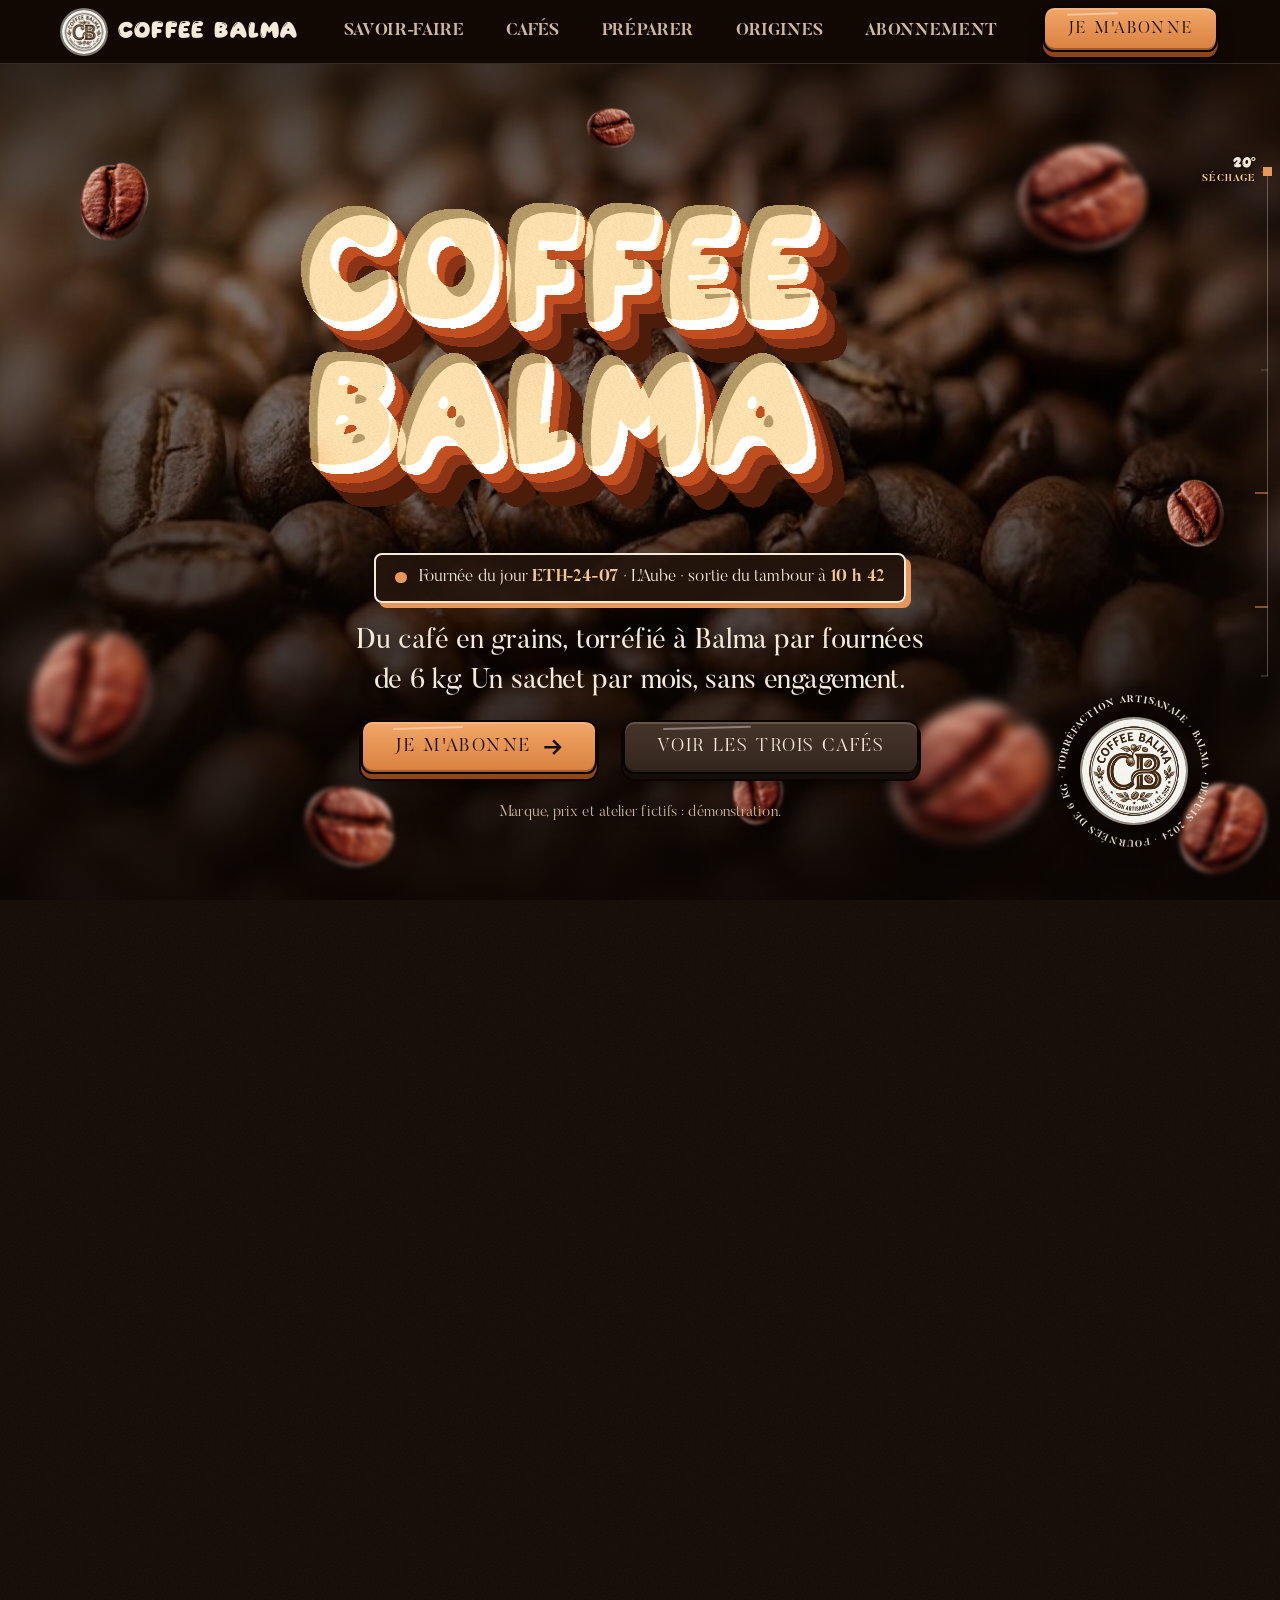
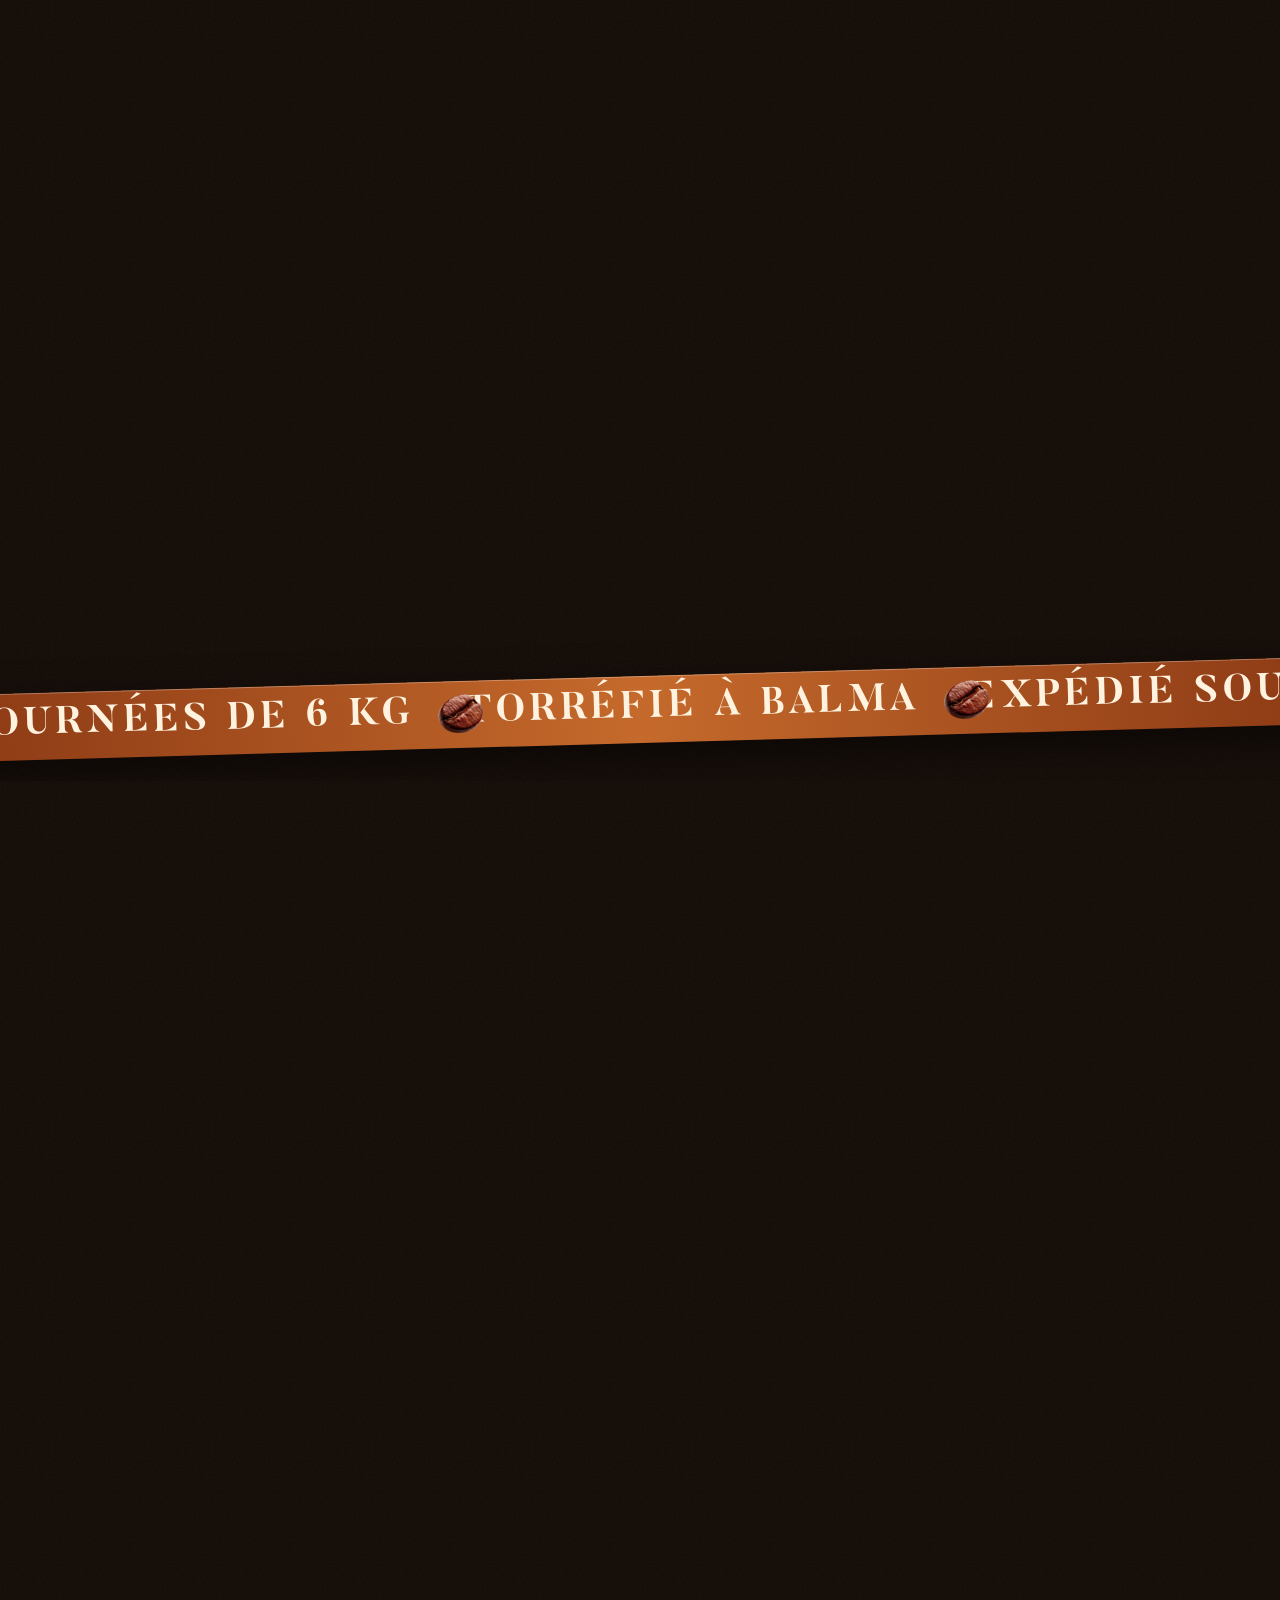
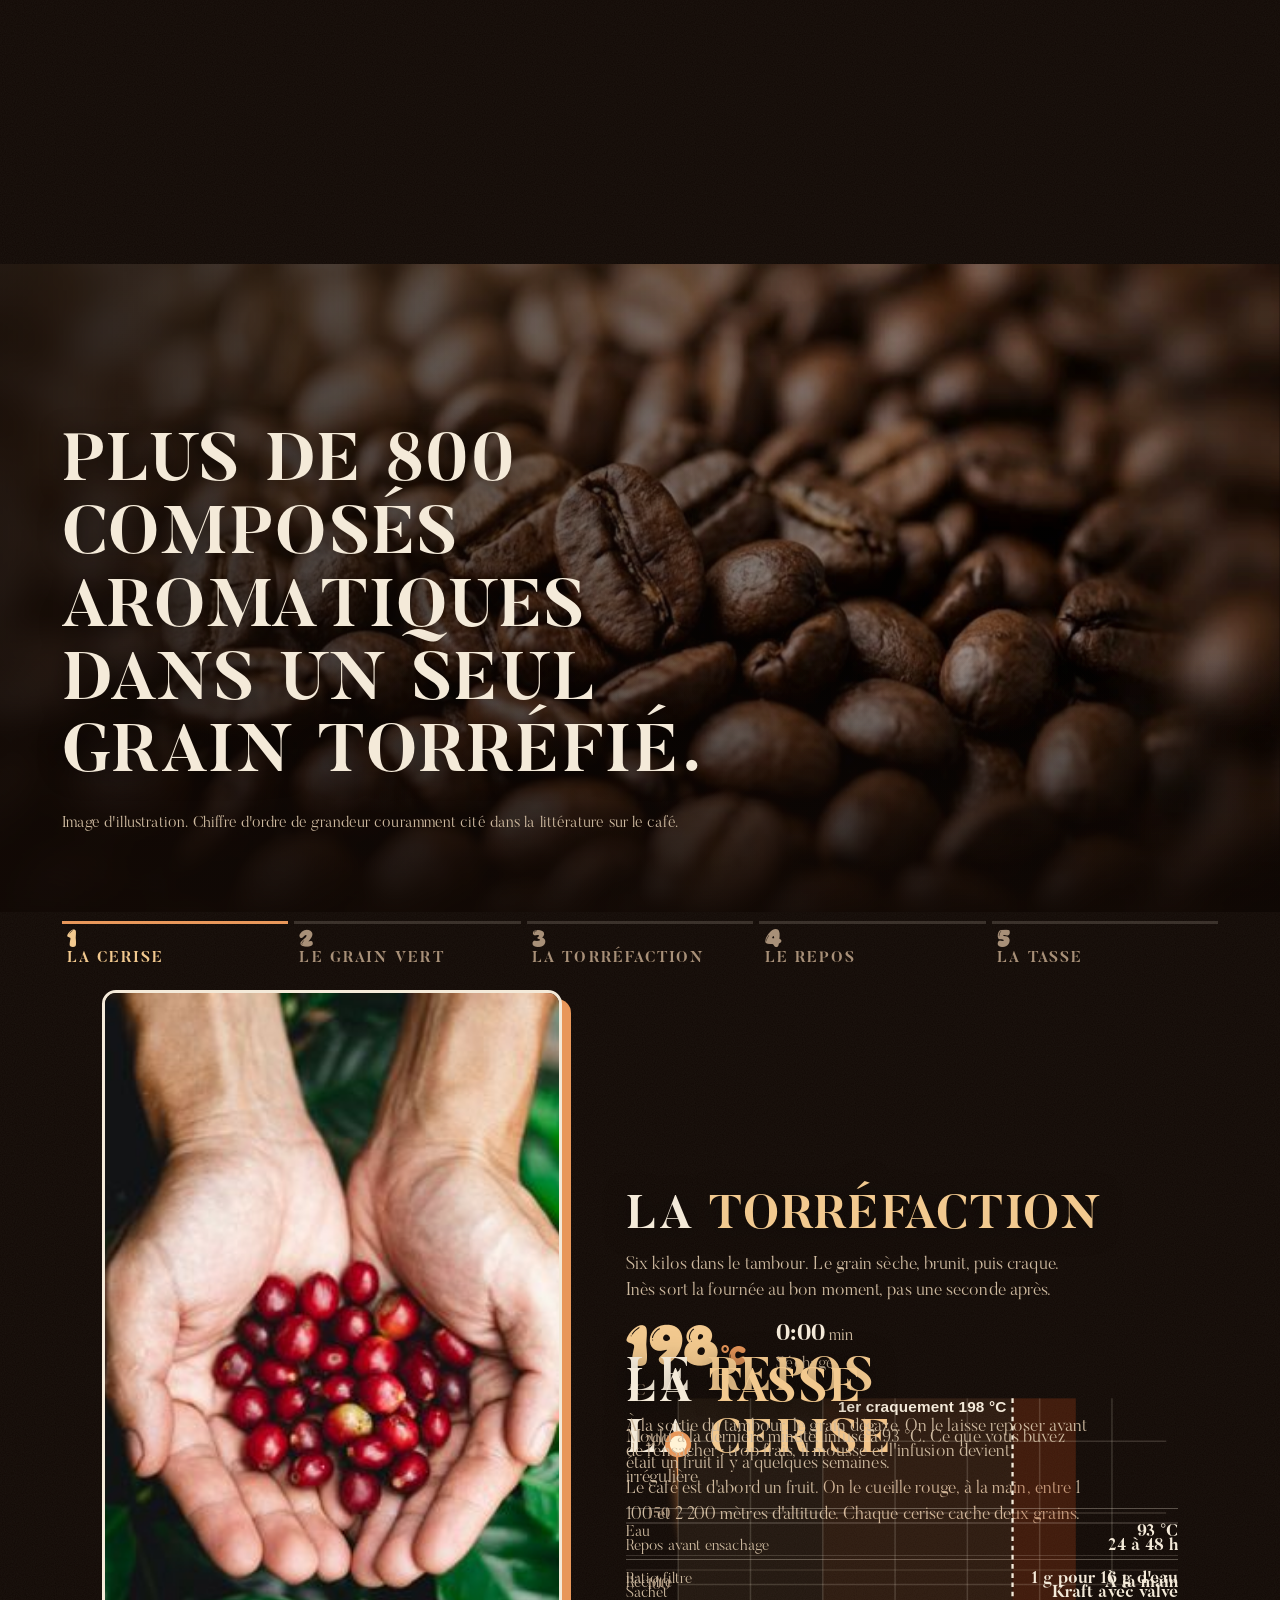
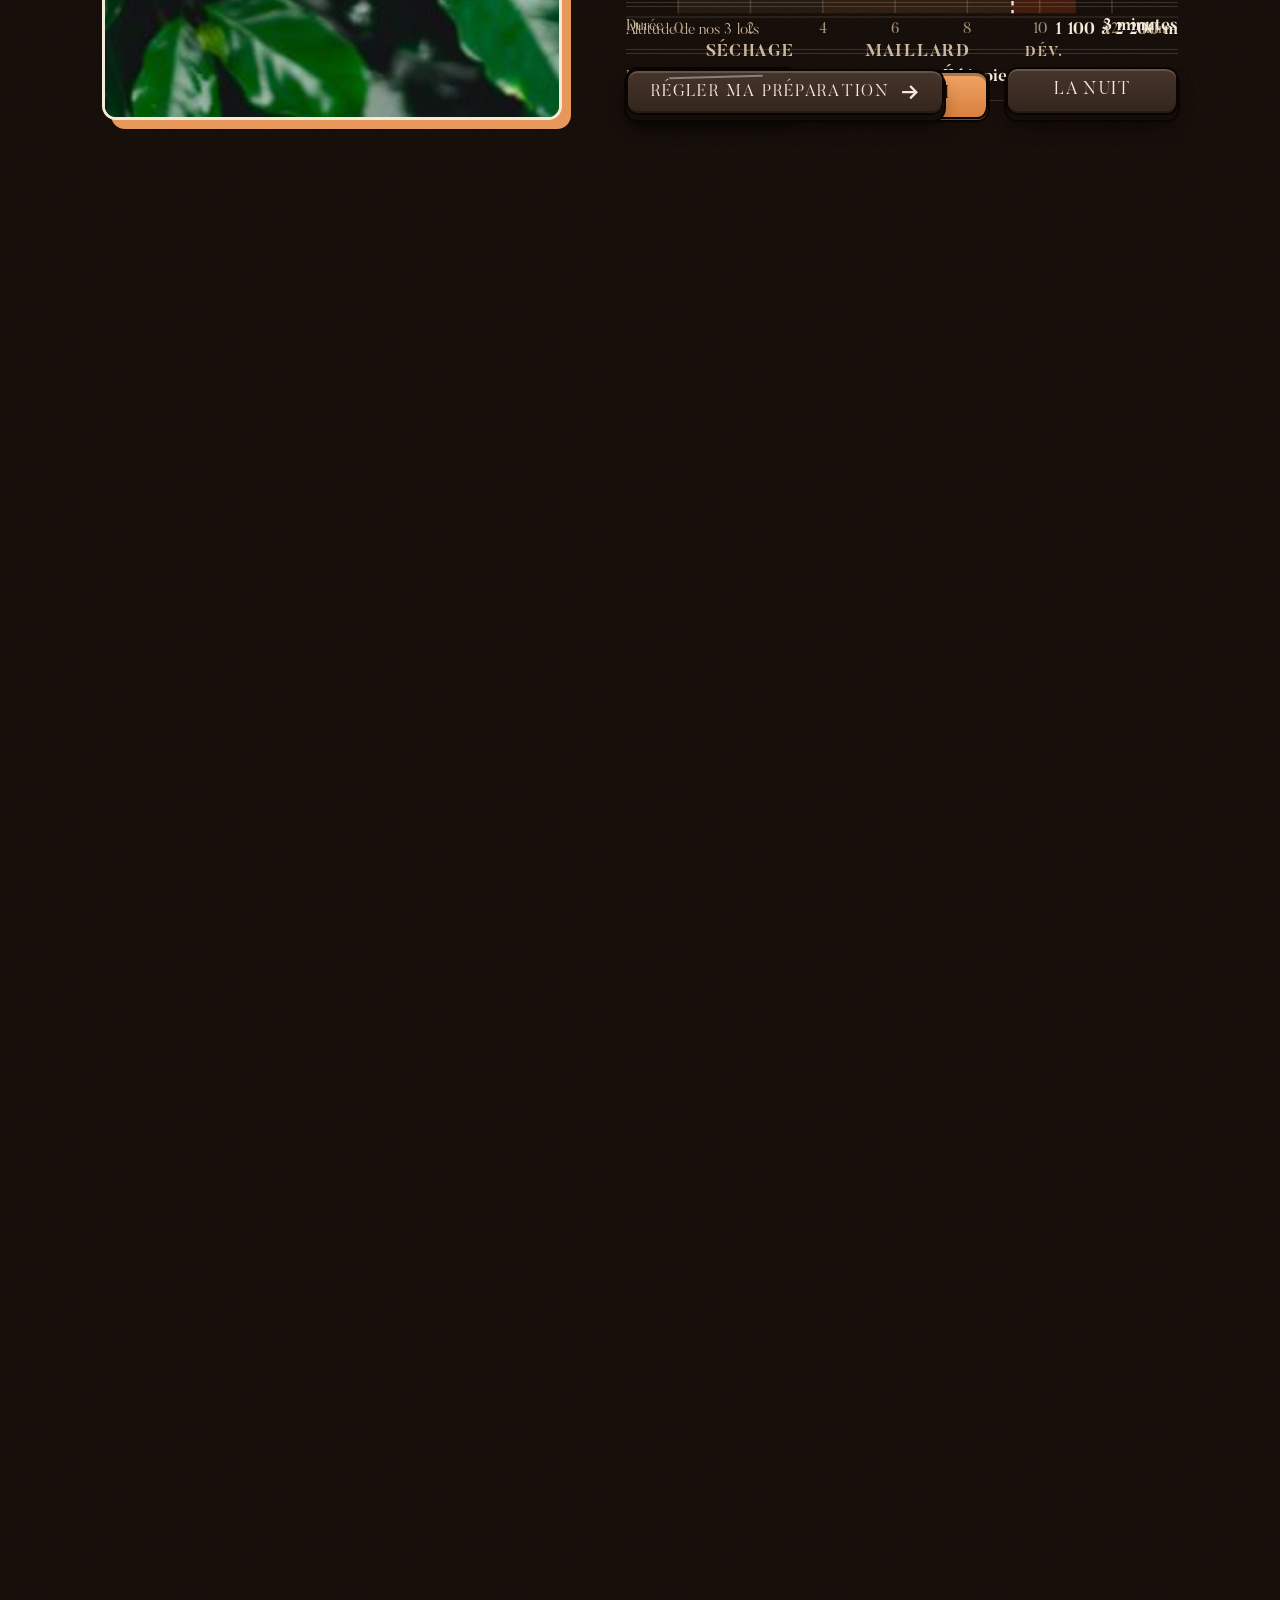
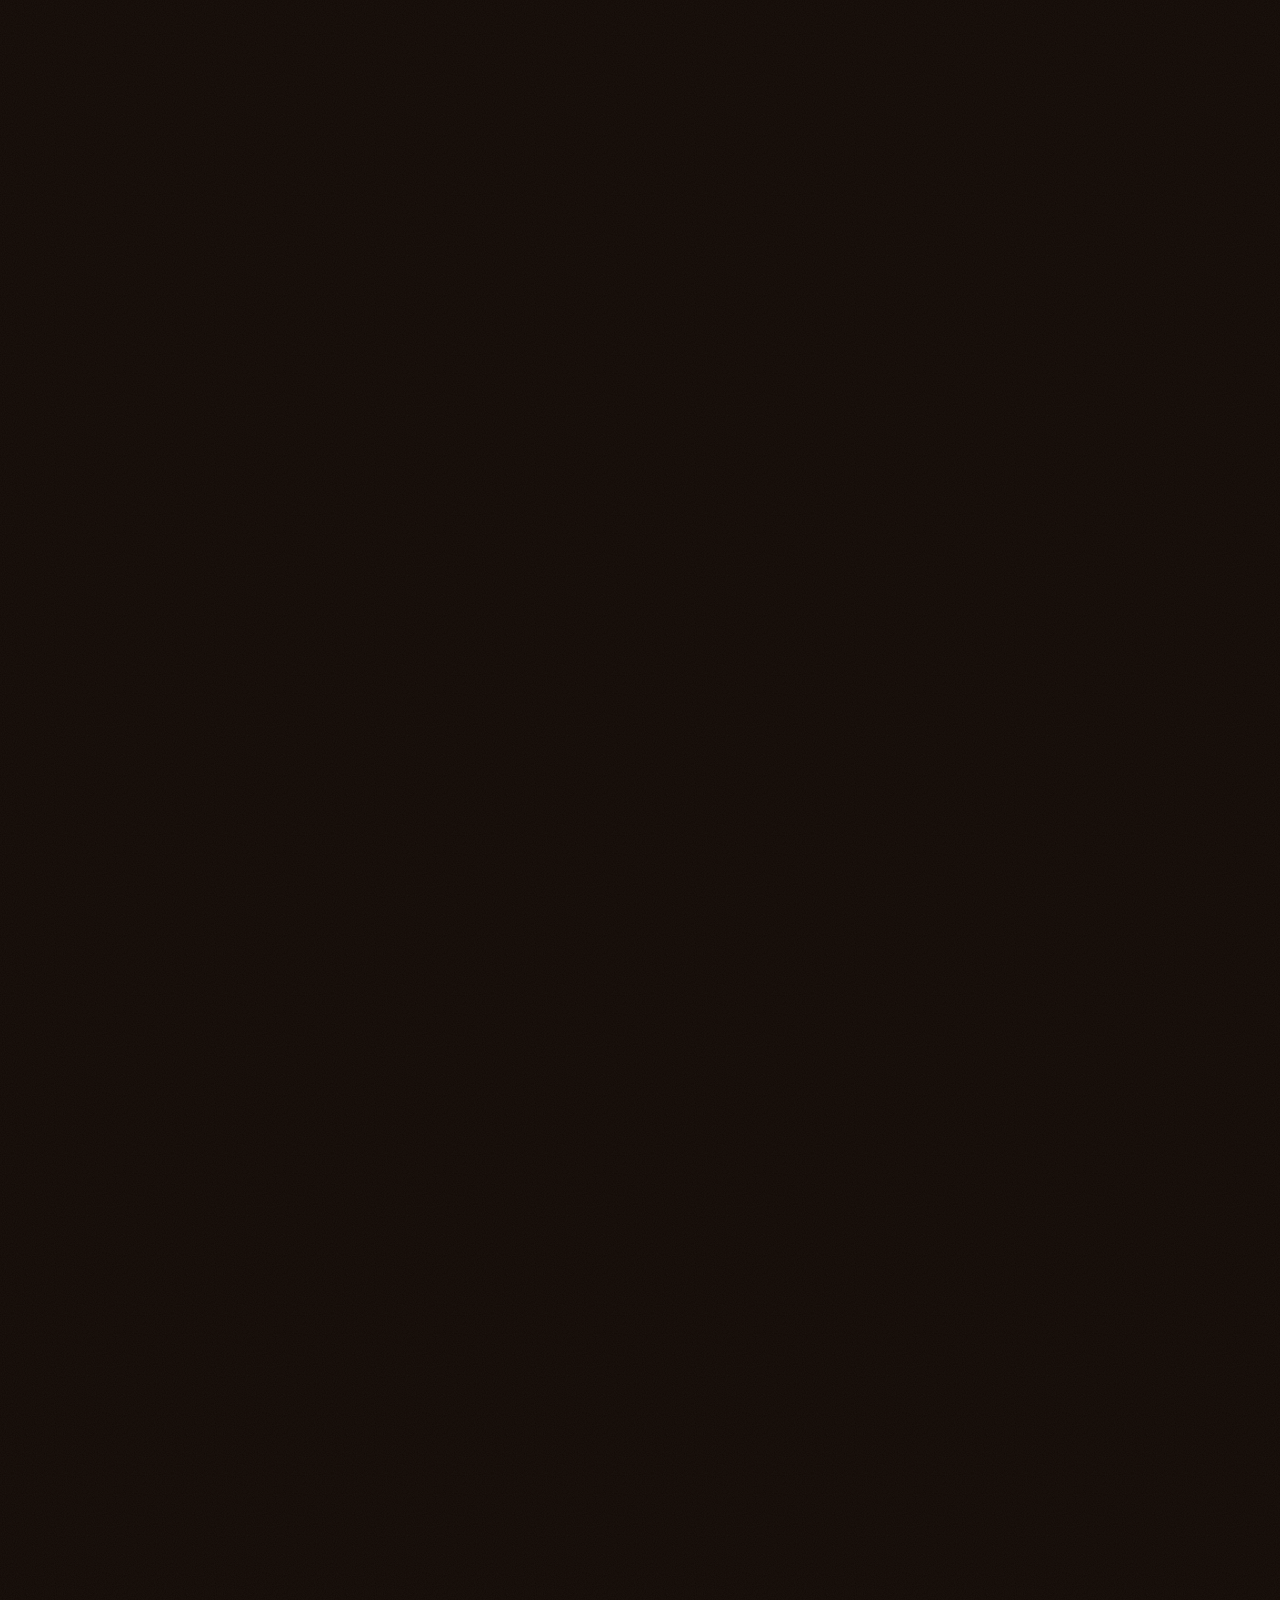
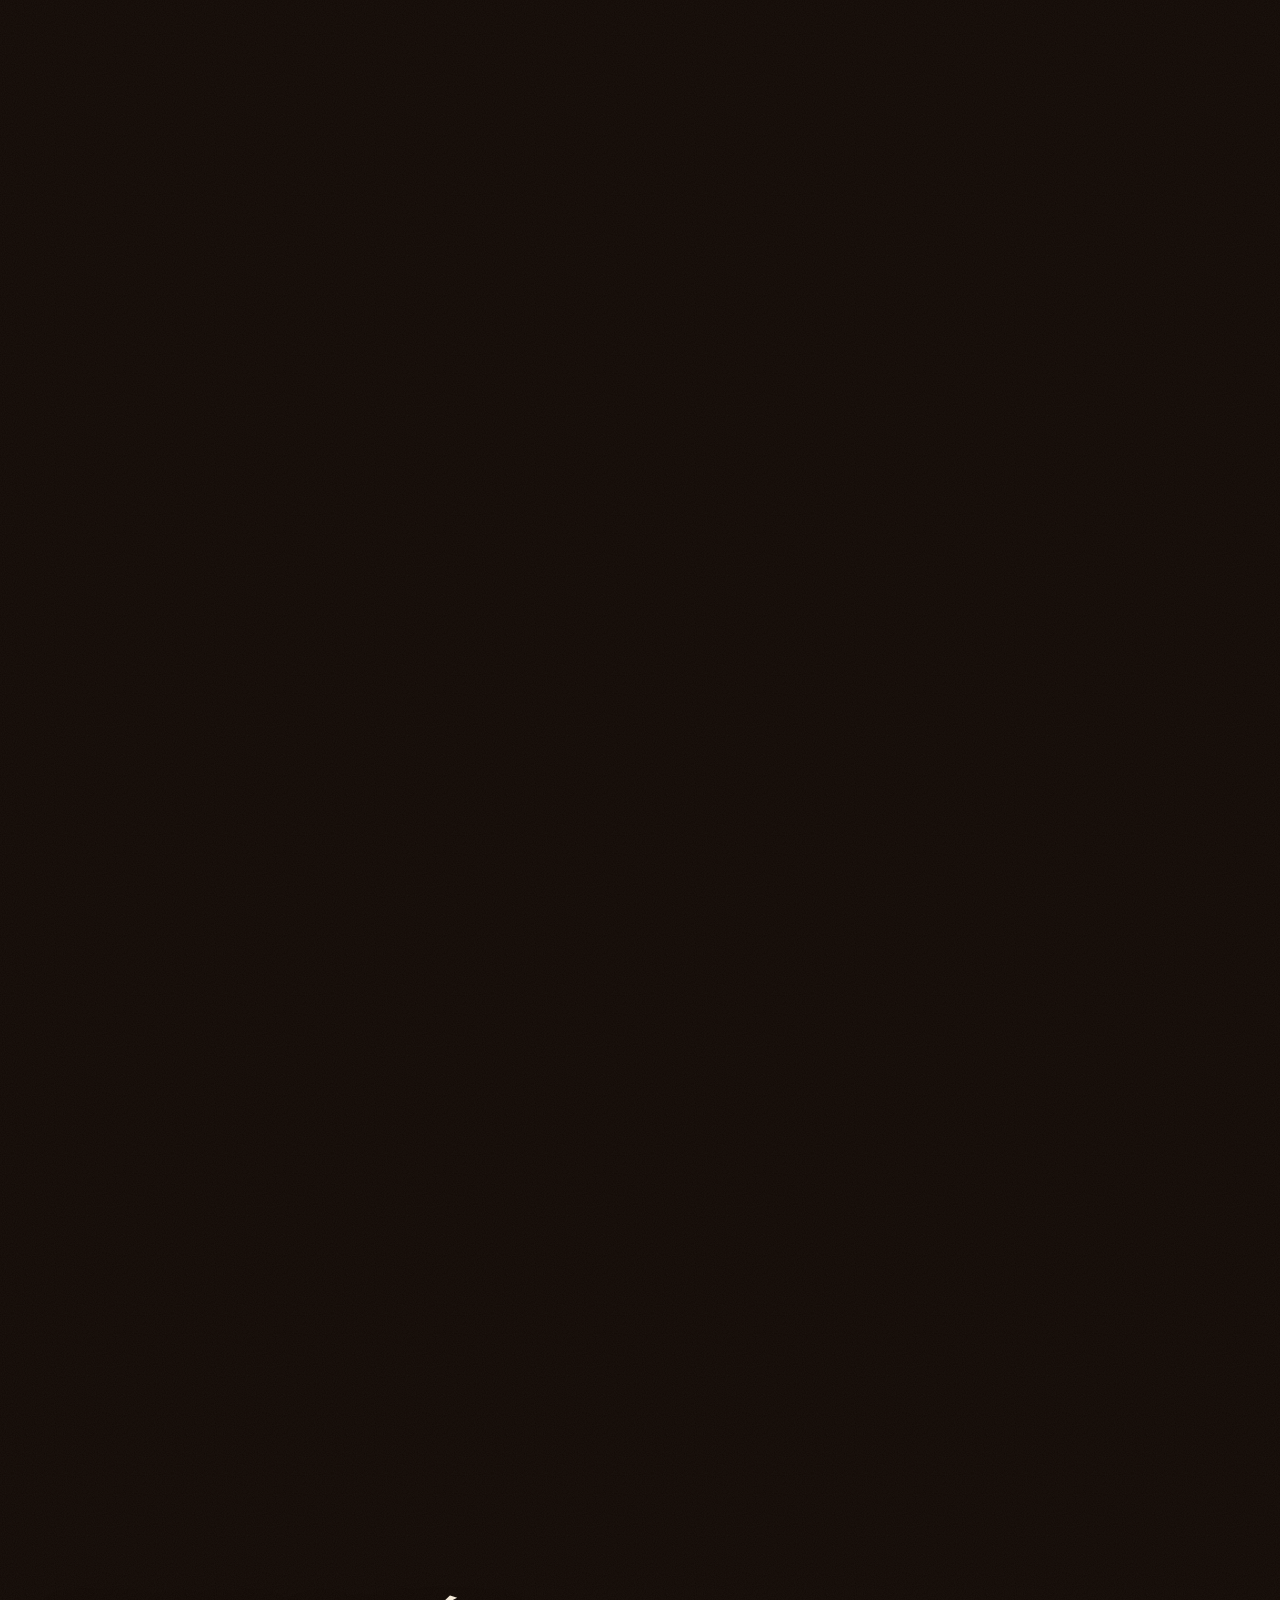
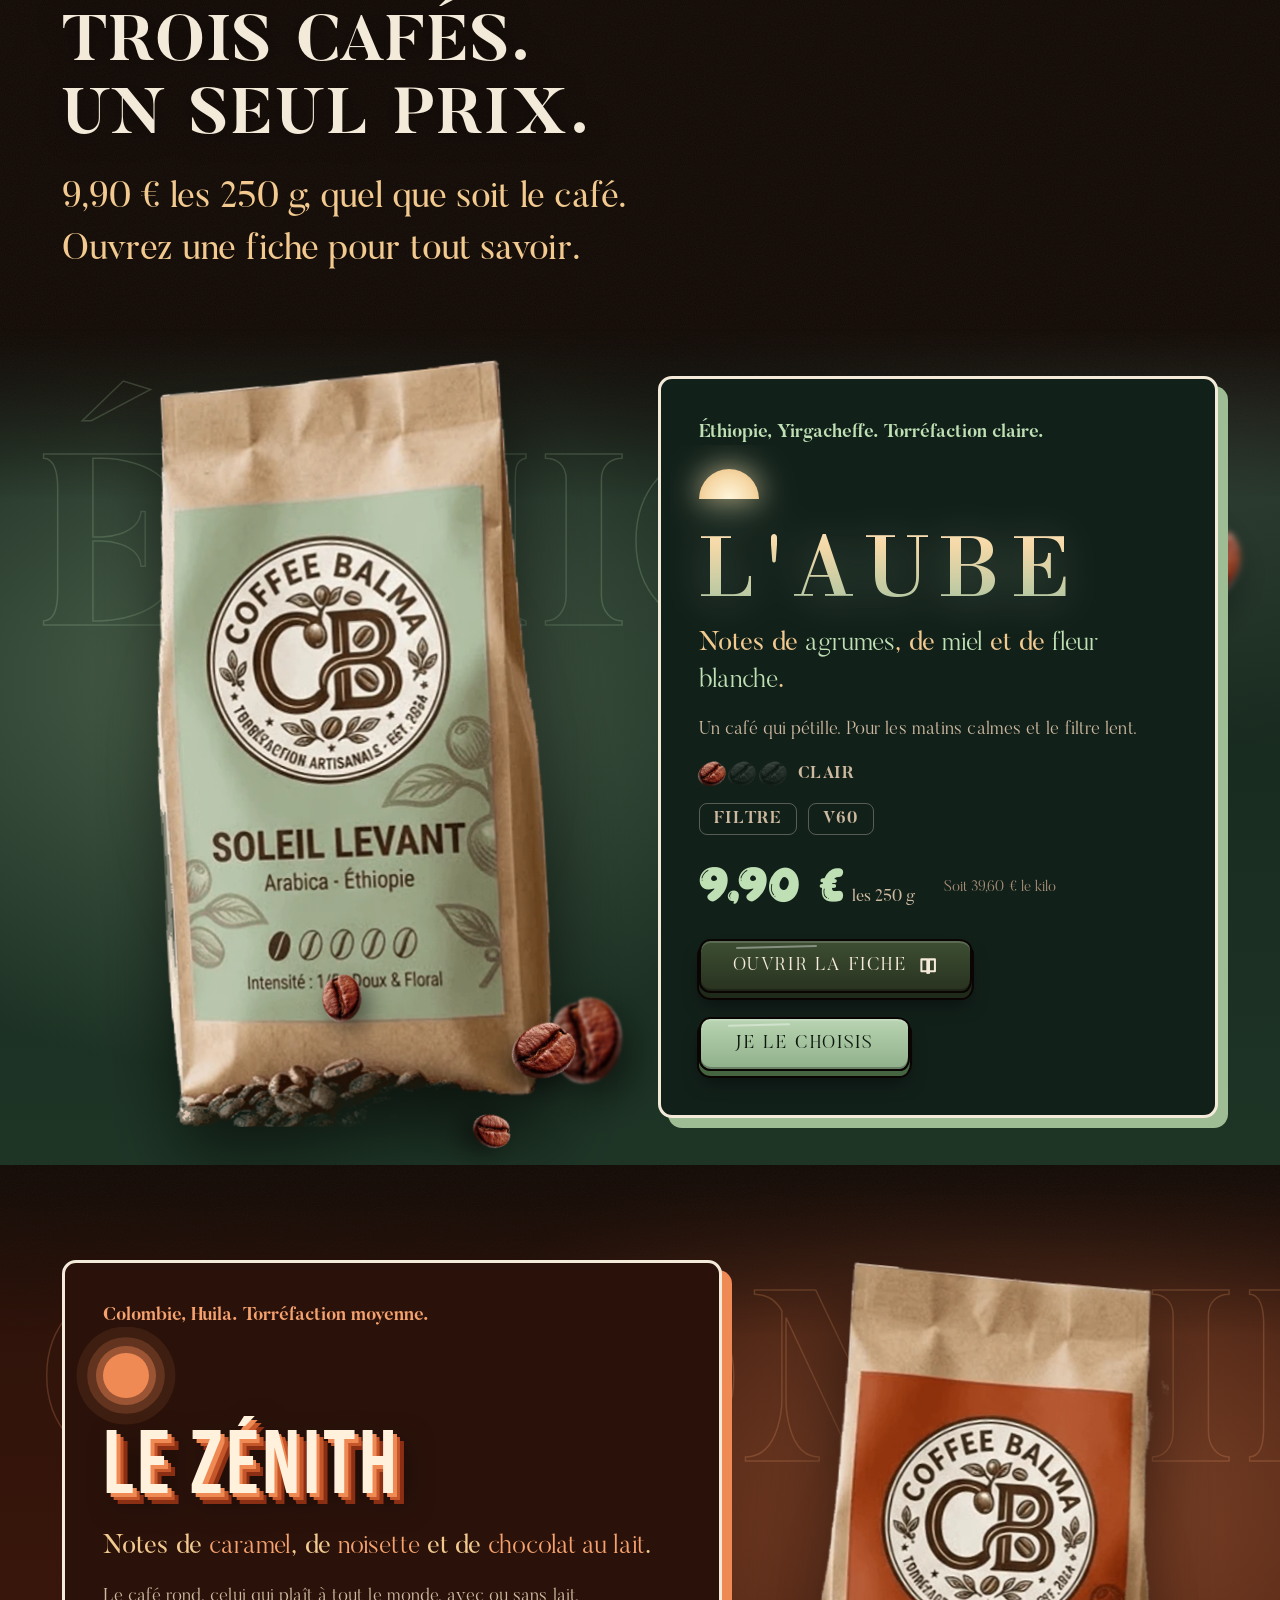
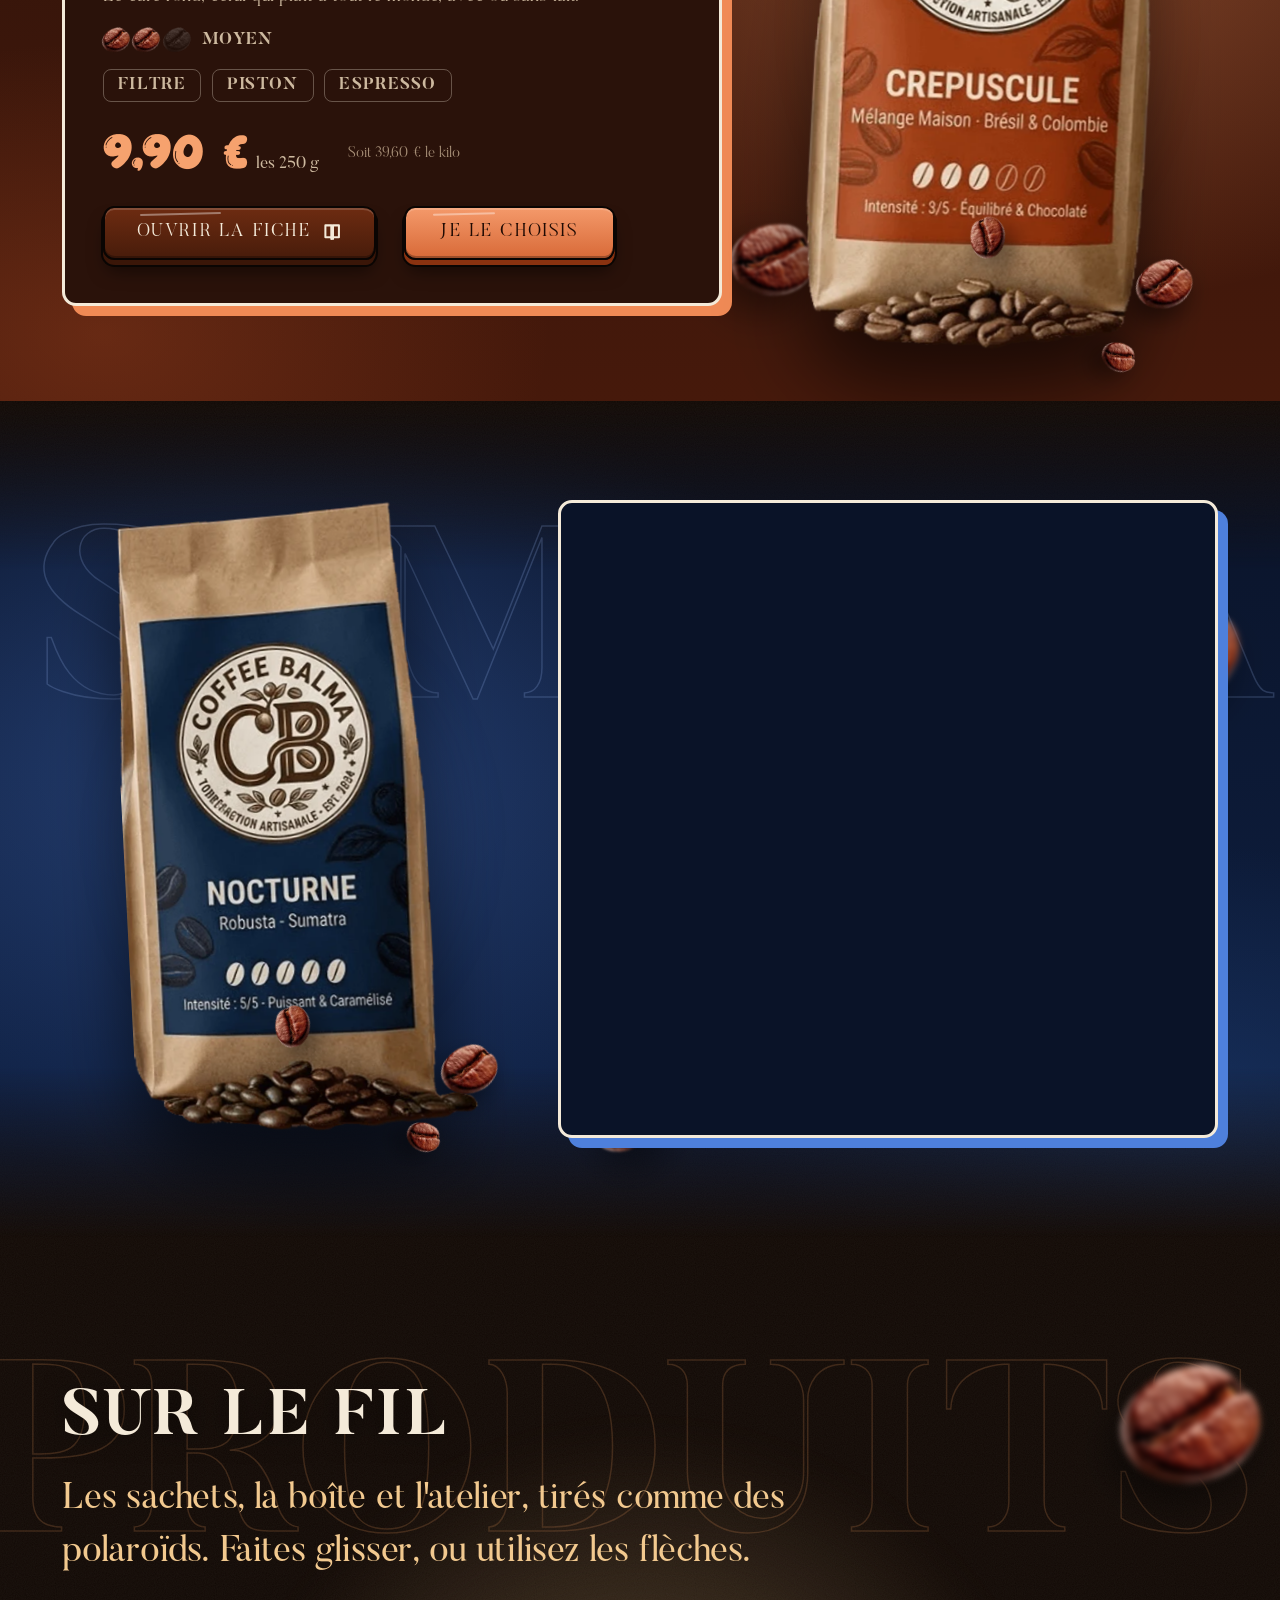
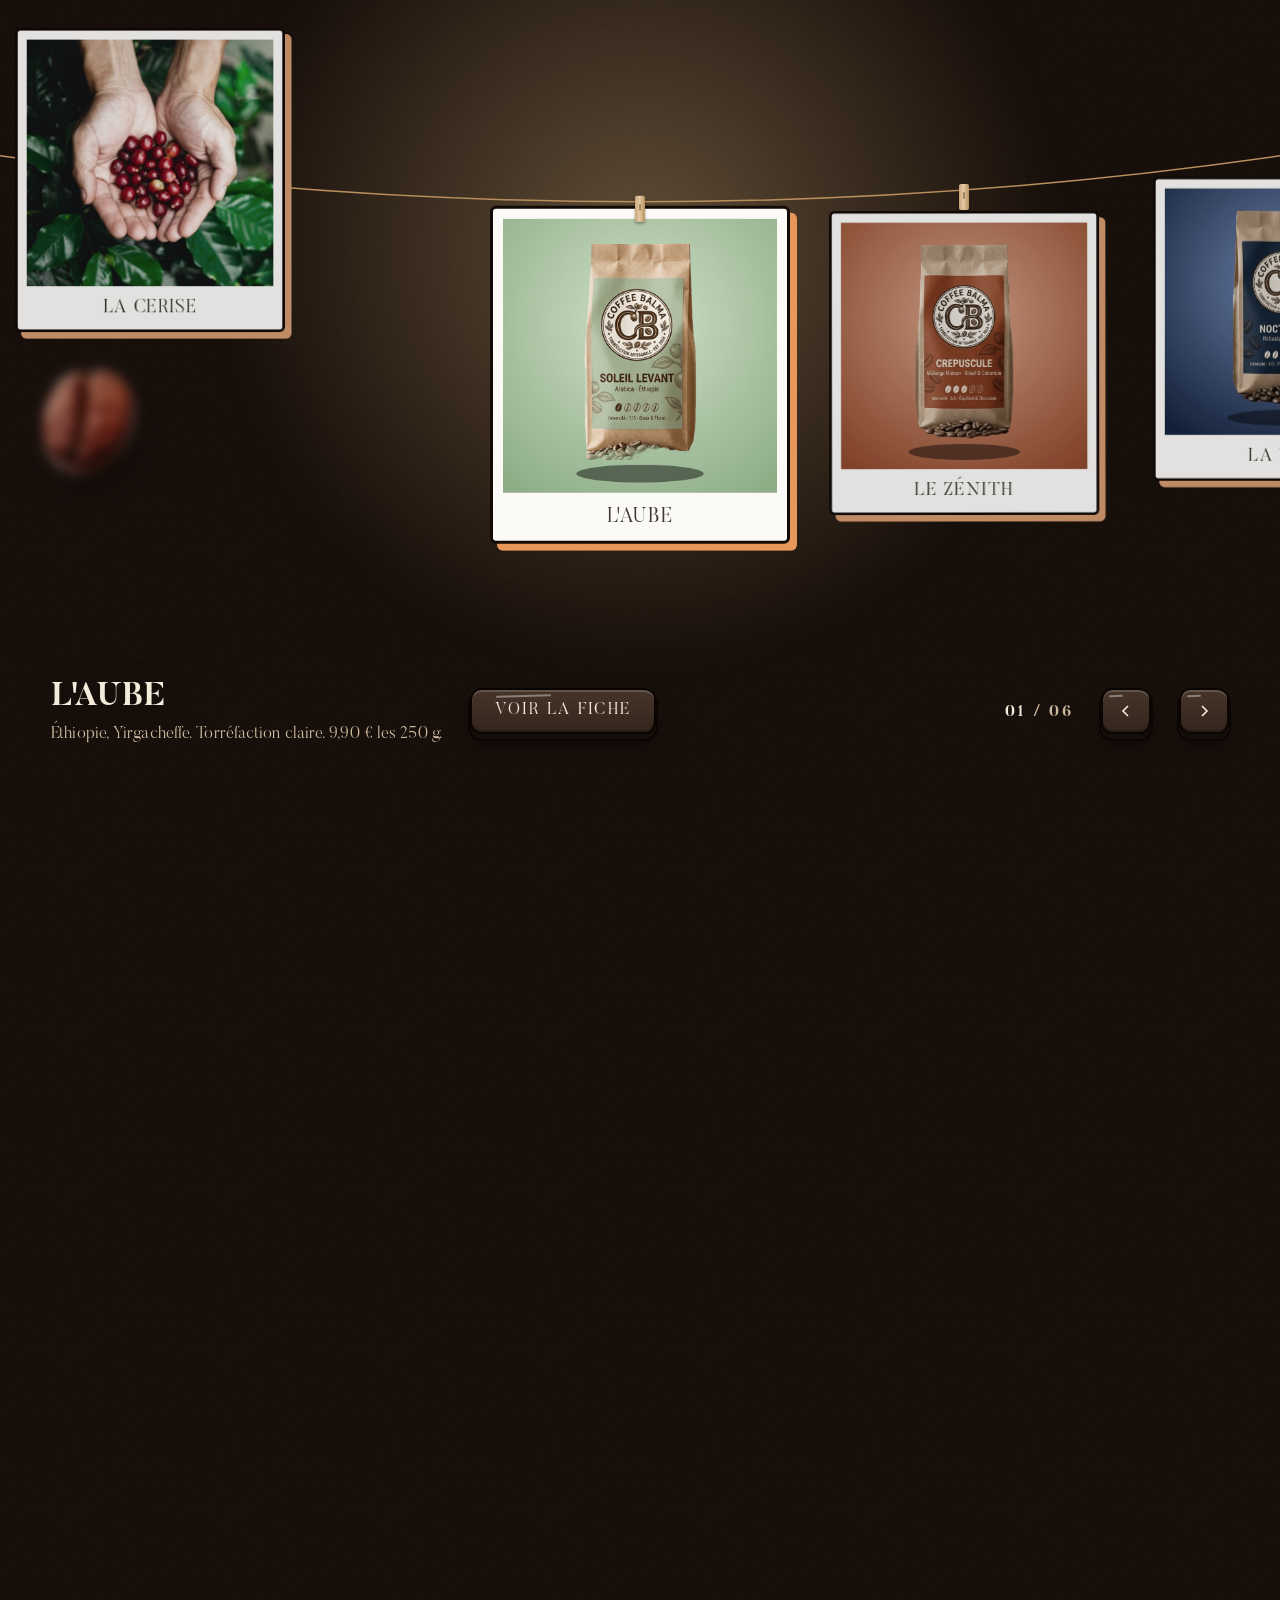
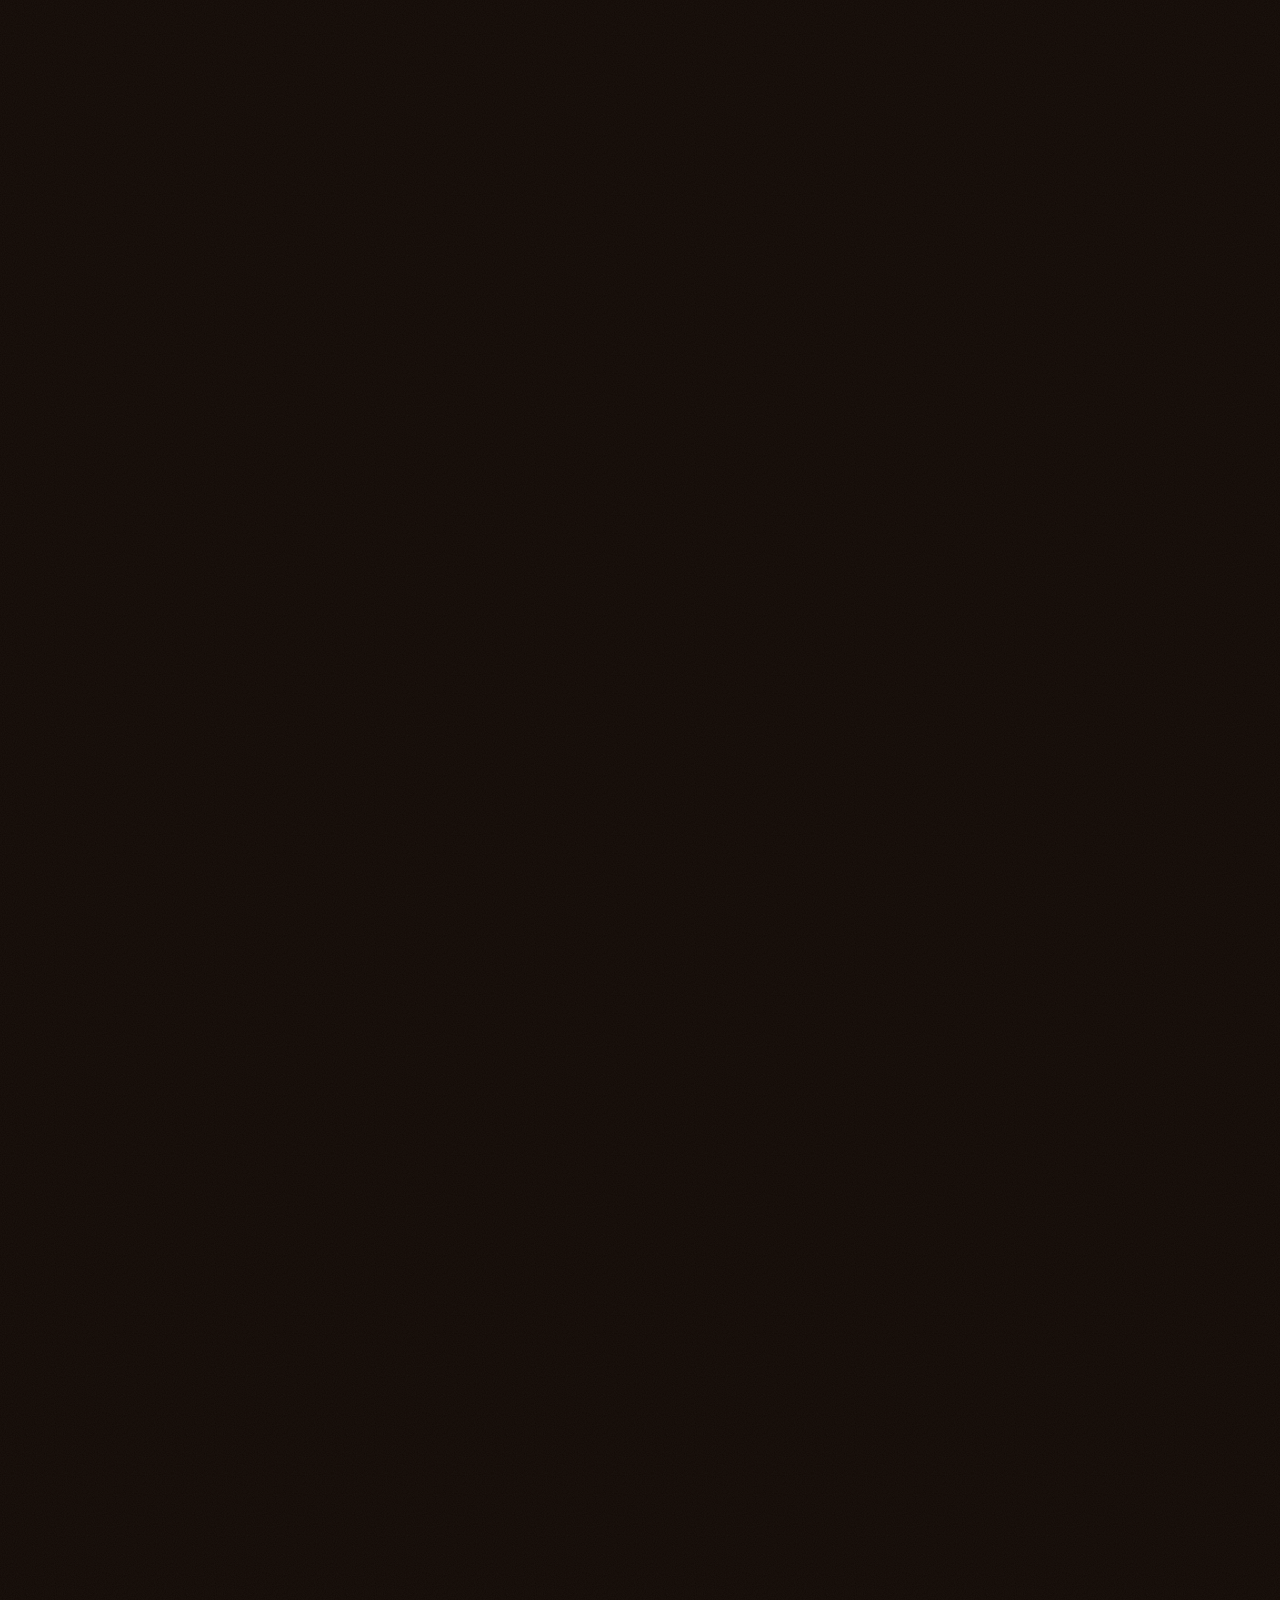
==== index.html @ e3514c40 "feat: site Coffee Balma niveau 3 (démonstration) Page unique pour un torréfacteur fictif à Balma : a" ====
<!DOCTYPE html>
<html lang="fr">
<head>
<meta charset="utf-8">
<meta name="viewport" content="width=device-width, initial-scale=1">
<meta name="theme-color" content="#110905">
<title>Coffee Balma | Torréfaction artisanale à Balma</title>
<meta name="description" content="Coffee Balma, torréfacteur artisanal (marque fictive de démonstration). Trois cafés en grains, fournées de 6 kg, un abonnement mensuel sans engagement.">
<link rel="icon" href="images/opt/logo-s.jpg" type="image/jpeg">
<link rel="preload" as="image" href="images/opt/logo-s.jpg" fetchpriority="high">
<link rel="preload" as="image" href="images/opt/grain.jpg" fetchpriority="high">
<link rel="preload" href="fonts/matcha-world.otf" as="font" type="font/otf" crossorigin>
<link rel="preload" href="fonts/butler-Rmn.woff2" as="font" type="font/woff2" crossorigin>
<link rel="preload" href="fonts/barlowc-700.woff2" as="font" type="font/woff2" crossorigin>
<script>
(function(){var r=document.documentElement;r.classList.add('js');
if(!matchMedia('(prefers-reduced-motion: reduce)').matches){r.classList.add('motion');}})();
</script>
<style>
/* Matcha World : titres uniquement, en majuscules (ses lettres accentuées manquent : elles retombent sur Barlow Condensed).
   Coolvetica : tous les textes. */
@font-face{font-family:"MatchaWorld";src:url("fonts/matcha-world.otf") format("opentype"),url("fonts/matcha-world.ttf") format("truetype");font-display:block;unicode-range:U+0020-007E,U+00B0,U+20AC}
@font-face{font-family:"BodoniXT";src:url("fonts/bodoni-xt.ttf") format("truetype");font-display:swap}
@font-face{font-family:"BebasNeue";src:url("fonts/bebas-neue.ttf") format("truetype");font-display:swap}
@font-face{font-family:"OptimusPrinceps";src:url("fonts/optimus-princeps.ttf") format("truetype");font-display:swap}
@font-face{font-family:"Butler";src:url("fonts/butler-Lgt.woff2") format("woff2");font-weight:300;font-style:normal;font-display:swap}
@font-face{font-family:"Butler";src:url("fonts/butler-Rmn.woff2") format("woff2");font-weight:400;font-style:normal;font-display:swap}
@font-face{font-family:"Butler";src:url("fonts/butler-Med.woff2") format("woff2");font-weight:500;font-style:normal;font-display:swap}
@font-face{font-family:"Butler";src:url("fonts/butler-Bd.woff2") format("woff2");font-weight:700;font-style:normal;font-display:swap}
@font-face{font-family:"Barlow Condensed";font-weight:700;font-style:normal;font-display:swap;src:url("fonts/barlowc-700.woff2") format("woff2");unicode-range:U+0000-00FF,U+0131,U+0152-0153,U+02BB-02BC,U+02C6,U+02DA,U+02DC,U+2000-206F,U+20AC,U+2122,U+2191,U+2193,U+2212,U+2215}

/* Parti pris : « crema ». Torréfaction de nuit, sur fond espresso. Les boutons et contrôles sont des bulles de verre liquide, comme les bulles de crema.
   Typographie : Billion Dreams (script pinceau) pour les titres, Barlow Condensed en capitales pour boutons, étiquettes et chiffres, Barlow pour les textes. */
:root{
  --bg:#110905; --bg-2:#1a0f09; --bg-3:#26150c; --ink:#f4ead9; --ink-soft:#cdb99f; --mute:#a89078;
  --crema:#f2c98f; --copper:#e8975a; --rust:#b3441b; --kraft:#d8bd91; --paper:#f3efe6; --ink-d:#2a1710;
  --line:rgba(244,234,217,.16); --line-s:rgba(244,234,217,.3);
  --f-display:"MatchaWorld","Barlow Condensed","Arial Narrow",sans-serif;
  --f-script:var(--f-display);
  --f-cond:var(--f-sans);
  --f-sans:"Butler","Iowan Old Style","Palatino Linotype",Georgia,serif,-apple-system,"Segoe UI",Roboto,Arial,sans-serif;
  --sh1:#c2501f;--sh2:#8a3217;--sh3:#4d1d0b;
  --gutter:clamp(1.25rem,5vw,3.5rem);
  --section:clamp(4.5rem,3rem + 7vw,9rem);
  --bar:64px; --d:clamp(28px,5.5vw,84px);
  --stage-h:calc(100vh - var(--bar));
  --ease:cubic-bezier(.16,1,.3,1); --pop:cubic-bezier(.34,1.56,.64,1);
  --grain:url("data:image/svg+xml,%3Csvg xmlns='http://www.w3.org/2000/svg' width='160' height='160'%3E%3Cfilter id='n'%3E%3CfeTurbulence type='fractalNoise' baseFrequency='.9' numOctaves='2' stitchTiles='stitch'/%3E%3CfeColorMatrix values='0 0 0 0 1 0 0 0 0 .85 0 0 0 0 .7 0 0 0 .05 0'/%3E%3C/filter%3E%3Crect width='160' height='160' filter='url(%23n)'/%3E%3C/svg%3E");
  --glass:radial-gradient(120% 150% at 28% 8%,rgba(255,255,255,.30),rgba(255,255,255,.06) 42%,rgba(255,255,255,.02) 62%,rgba(240,160,90,.16) 100%);
  --glass-on:radial-gradient(120% 150% at 28% 8%,rgba(255,235,200,.75),rgba(240,150,80,.78) 46%,rgba(190,80,30,.88) 100%);
  --rim:conic-gradient(from 200deg,rgba(255,255,255,.85),rgba(240,170,100,.6),rgba(120,190,210,.5),rgba(255,255,255,.85),rgba(240,120,150,.5),rgba(255,255,255,.85));
}
@supports (height:100svh){:root{--stage-h:calc(100svh - var(--bar))}}
*,*::before,*::after{box-sizing:border-box}
html{scroll-behavior:smooth;scroll-padding-top:calc(var(--bar) + 8px);-webkit-text-size-adjust:100%;background:var(--bg);color-scheme:dark}
body{margin:0;font-family:var(--f-sans);font-size:1.0625rem;line-height:1.55;color:var(--ink);background:var(--bg) var(--grain);overflow-x:clip;font-synthesis:none;-webkit-font-smoothing:antialiased}
body:has(dialog[open]){overflow:hidden}
img,svg,canvas{display:block;max-width:100%}
img{height:auto}
h1,h2,h3,h4{font-family:var(--f-script);font-weight:400;letter-spacing:.005em;line-height:1.12;margin:0;text-wrap:balance}
p{margin:0}
a{color:inherit}
button{font:inherit;color:inherit}
ul,ol{margin:0;padding:0;list-style:none}
b,strong{font-weight:600}
:focus-visible{outline:3px solid var(--crema);outline-offset:3px;border-radius:12px}
.wrap{width:min(100% - 2*var(--gutter),1200px);margin-inline:auto}
.sr{position:absolute;width:1px;height:1px;overflow:hidden;clip-path:inset(50%);white-space:nowrap}
.skip{position:absolute;left:-999px;top:0;z-index:300;background:var(--crema);color:var(--ink-d);padding:.9rem 1.2rem;font-weight:600}
.skip:focus{left:0}
.hand{font-family:var(--f-sans);font-weight:500;font-size:clamp(1.15rem,1rem + .5vw,1.4rem);line-height:1.45;color:var(--crema)}
.fiction{font-size:.875rem;color:var(--ink-soft)}
.fiction b{color:var(--copper);font-weight:600}
.eyebrow{font:600 .95rem/1 var(--f-cond);letter-spacing:.2em;text-transform:uppercase;color:var(--copper)}
.tabnum{font-variant-numeric:tabular-nums}
.num{font-family:var(--f-cond);font-weight:700}

/* ===== Boutons : bulles de verre liquide ===== */
.btn,.chip,.ans,.otab,.roast-pick button,.hud-b,.icon-btn,.stepper button{position:relative;isolation:isolate;border:0;color:var(--ink);cursor:pointer;background:var(--glass);backdrop-filter:blur(14px) saturate(1.5);-webkit-backdrop-filter:blur(14px) saturate(1.5);
  box-shadow:inset 0 1.5px 1px rgba(255,255,255,.55),inset 0 -12px 20px rgba(240,150,80,.16),inset 0 0 0 1px rgba(255,255,255,.12),0 16px 32px rgba(0,0,0,.5);
  transition:transform .5s var(--pop),box-shadow .35s,background .3s,color .2s}
.btn::before,.chip::before,.ans::before,.otab::before,.roast-pick button::before,.icon-btn::before,.stepper button::before,.seg label::before,.plan label::before{content:"";position:absolute;inset:0;border-radius:inherit;padding:1.5px;background:var(--rim);opacity:.8;-webkit-mask:linear-gradient(#000 0 0) content-box,linear-gradient(#000 0 0);-webkit-mask-composite:xor;mask:linear-gradient(#000 0 0) content-box exclude,linear-gradient(#000 0 0);pointer-events:none;z-index:-1}
.btn::after,.chip::after,.ans::after,.otab::after,.seg label::after,.plan label::after,.icon-btn::after{content:"";position:absolute;left:9%;top:7%;width:40%;height:34%;border-radius:50%;background:radial-gradient(ellipse at 50% 45%,rgba(255,255,255,.7),rgba(255,255,255,0) 72%);transform:rotate(-10deg);pointer-events:none;z-index:-1}
.btn{display:inline-flex;align-items:center;justify-content:center;gap:.7rem;min-height:58px;padding:.5rem 2.1rem;border-radius:999px;font:400 1.6rem/1 var(--f-script);letter-spacing:.02em;text-decoration:none}
.btn:hover{transform:scale(1.07,.93)}
.btn:active{transform:scale(.94,1.06);transition-duration:.12s}
.btn svg{width:1.15em;height:1.15em;flex:none;transition:transform .35s var(--pop)}
.btn:hover svg{transform:translateX(5px)}
.btn-main{background:var(--glass-on);color:#fff;text-shadow:0 1px 0 rgba(80,25,5,.5);box-shadow:inset 0 1.5px 1px rgba(255,255,255,.8),inset 0 -14px 22px rgba(120,40,10,.45),inset 0 0 0 1px rgba(255,220,170,.4),0 18px 44px rgba(224,137,74,.38),0 0 0 6px rgba(224,137,74,.08)}
.btn-line,.btn-cream{}
.btn-sm{min-height:48px;padding:.3rem 1.4rem;font-size:1.3rem}
.btn-block{width:100%}
.link-btn{background:none;border:0;padding:0;min-height:48px;font-weight:600;text-decoration:underline;text-underline-offset:4px;text-decoration-thickness:2px;cursor:pointer;color:var(--crema)}
.link-btn:hover{color:#fff}
.pop-b{position:absolute;border-radius:50%;pointer-events:none;border:1.5px solid rgba(255,235,200,.85);background:radial-gradient(circle at 30% 30%,rgba(255,255,255,.6),rgba(255,255,255,0) 60%);animation:pop-b .8s ease-out forwards;z-index:3}
@keyframes pop-b{from{transform:translate(0,0) scale(.3);opacity:1}to{transform:translate(var(--tx),var(--ty)) scale(1);opacity:0}}
.icon-btn{display:inline-flex;align-items:center;justify-content:center;gap:.5rem;min-width:48px;min-height:48px;padding:0 .8rem;border-radius:999px;font:600 .9rem/1 var(--f-cond);letter-spacing:.14em;text-transform:uppercase}
.icon-btn:hover{transform:scale(1.08,.92)}
.icon-btn[aria-pressed="true"]{background:var(--glass-on);color:#fff}
.icon-btn svg{width:22px;height:22px;flex:none}
.icon-btn .lbl{display:none}

/* ===== Barre ===== */
.topbar{position:sticky;top:0;z-index:70;height:var(--bar);background:rgba(17,9,5,.55);backdrop-filter:blur(18px) saturate(1.4);-webkit-backdrop-filter:blur(18px) saturate(1.4);border-bottom:1px solid var(--line)}
.topbar .wrap{display:flex;align-items:center;justify-content:space-between;gap:.6rem;height:100%}
.bar-prog{position:absolute;left:0;bottom:-1px;height:3px;width:100%;background:linear-gradient(90deg,var(--copper),var(--crema));transform-origin:0 50%;transform:scaleX(0)}
.brand{display:flex;align-items:center;gap:.7rem;text-decoration:none;min-height:48px;min-width:48px;font:400 1.7rem/1 var(--f-script)}
.brand img{width:44px;height:44px;border-radius:50%;box-shadow:0 0 0 2px rgba(244,234,217,.5)}
.brand span{display:none}
.nav-d{display:none}
.bar-tools{display:flex;align-items:center;gap:.5rem}
.menu-pop{position:fixed;inset:var(--bar) 0 auto 0;margin:0;width:100%;max-width:none;border:0;border-bottom:1px solid var(--line);background:rgba(17,9,5,.92);backdrop-filter:blur(20px);padding:1rem var(--gutter) 1.4rem;color:var(--ink)}
.menu-pop::backdrop{background:rgba(0,0,0,.5)}
.menu-pop a{display:flex;align-items:center;min-height:56px;font:400 2rem/1 var(--f-script);text-decoration:none;border-bottom:1px solid var(--line)}
.menu-pop a:hover{color:var(--crema)}

.motion .pin{position:sticky;top:var(--bar);height:var(--stage-h)}

/* ===== Animation d'arrivée : la fiche de fournée ===== */
.intro{display:none}
.motion .intro{display:block;position:fixed;inset:0;z-index:500;overflow:hidden}
.intro::before,.intro::after{content:"";position:absolute;left:0;right:0;height:50.2%;background:rgba(17,9,5,.95);transition:transform .95s cubic-bezier(.76,0,.24,1) .2s;z-index:0}
.intro::before{top:0}
.intro::after{bottom:0}
.intro.go::before{transform:translateY(-101%)}
.intro.go::after{transform:translateY(101%)}
.intro.out{visibility:hidden;pointer-events:none}
.ti-wrap{position:absolute;inset:0;z-index:1;padding:clamp(1.5rem,4vw,3.5rem);display:grid;grid-template-rows:auto 1fr auto;gap:1rem;transition:opacity .3s}
.intro.go .ti-wrap{opacity:0}
.ticket-i{justify-self:start;min-width:min(100%,27rem);border:1px solid var(--line-s);padding:1rem 1.2rem;font:500 .95rem/1.5 var(--f-sans);transition:border-color .2s}
.ticket-i .ti-head{font:600 1rem var(--f-cond);letter-spacing:.2em;text-transform:uppercase;color:var(--copper);border-bottom:1px dashed var(--line-s);padding-bottom:.5rem;margin-bottom:.5rem}
.ti-rows{margin:0}
.ti-rows div{display:grid;grid-template-columns:6.5rem 1fr;padding:.12rem 0}
.ti-rows dt{color:var(--mute)}
.ti-rows dd{margin:0;font-weight:600;font-variant-numeric:tabular-nums}
.intro.crack .ticket-i{border-color:var(--copper)}
.ti-flash{position:absolute;inset:0;background:var(--copper);opacity:0;pointer-events:none;z-index:2}
.intro.crack .ti-flash{animation:flash .6s ease-out}
@keyframes flash{0%{opacity:.2}100%{opacity:0}}
.ti-chart{position:relative;align-self:end;width:100%;height:min(44vh,380px)}
.ti-chart::after{content:"";position:absolute;left:0;right:0;bottom:0;height:1px;background:var(--line-s)}
.ti-curve{position:absolute;inset:0;width:100%;height:100%;overflow:visible}
.ti-curve path{fill:none;stroke:var(--copper);stroke-width:3;vector-effect:non-scaling-stroke;stroke-linecap:round;stroke-linejoin:round}
.ti-dot{position:absolute;left:0;top:0;width:12px;height:12px;margin:-6px 0 0 -6px;background:var(--crema);will-change:transform}
.ti-big{display:flex;align-items:baseline;gap:1.2rem;font:700 clamp(5rem,13vw,12rem)/.85 var(--f-cond);color:var(--ink)}
.ti-big small{font-size:.3em;color:var(--copper)}
.ti-big em{font:500 clamp(1rem,1.4vw,1.4rem)/1.3 var(--f-sans);font-style:normal;color:var(--ink-soft);letter-spacing:0}
.intro .skip-i{position:absolute;right:clamp(1.5rem,4vw,3.5rem);top:clamp(1.5rem,4vw,3.5rem);z-index:3}
/* ===== Scène A : plongée dans les grains ===== */
.hero-track{position:relative}
.motion .hero-track{height:calc(var(--stage-h)*2.6)}
.hero-stage{position:relative;overflow:clip;isolation:isolate;min-height:var(--stage-h);background:#0c0603;display:flex;flex-direction:column;justify-content:center}
.motion .hero-stage{min-height:0}
.hero-bg{position:absolute;inset:-3%;z-index:0}
.hero-bg img{width:100%;height:100%;object-fit:cover;filter:brightness(.6) saturate(1.15)}
.hero-vig{position:absolute;inset:0;z-index:1;background:radial-gradient(85% 75% at 50% 48%,rgba(12,6,3,0) 0%,rgba(12,6,3,.55) 72%,rgba(12,6,3,.95) 100%),linear-gradient(180deg,rgba(12,6,3,.55),rgba(12,6,3,0) 28%,rgba(12,6,3,.9))}
.fbeans{position:absolute;inset:0;z-index:2;pointer-events:none}
.fb{position:absolute;left:var(--x);top:var(--y);width:var(--s);aspect-ratio:100/140;filter:blur(var(--b,0px))}
.fb svg{width:100%;height:100%;transform:rotate(var(--r));filter:drop-shadow(0 18px 18px rgba(0,0,0,.5))}
.hero-intro{position:relative;z-index:4;display:grid;gap:clamp(.7rem,2svh,1.3rem);justify-items:start;padding:clamp(1.2rem,4svh,3rem) var(--gutter) clamp(2rem,6svh,4rem);width:min(100%,1320px);margin-inline:auto}
.hero-word{display:grid;font-size:min(25vw,17svh);line-height:.92;padding-top:.04em;text-shadow:0 8px 40px rgba(0,0,0,.6)}
.hero-word .w{display:block;padding:.08em .15em .12em 0;margin-right:-.15em}
.hero-word .b{padding-left:.7em;color:var(--crema)}
.motion .hero-word .w>span{display:block;transform:translateY(105%);opacity:0;transition:transform 1.2s var(--ease),opacity .8s}
.motion .hero-word .w{overflow:clip}
.motion .ready .hero-word .w>span{transform:none;opacity:1}
.motion .ready .hero-word .b>span{transition-delay:.18s}
.hero-tag{max-width:26ch;font-size:clamp(1.25rem,1.05rem + .8vw,1.6rem);color:var(--ink);font-family:var(--f-sans);font-weight:500;line-height:1.45}
.hero-cta{display:flex;flex-wrap:wrap;gap:.9rem 1rem;align-items:center}
.motion .hero-tag,.motion .hero-cta .btn,.motion .hero-price{opacity:0;transform:translateY(24px) scale(.9);transition:transform .9s var(--pop),opacity .6s}
.motion .ready .hero-tag{opacity:1;transform:none;transition-delay:.45s}
.motion .ready .hero-cta .btn{opacity:1;transform:none}
.motion .ready .hero-cta .btn:nth-child(1){transition-delay:.7s}
.motion .ready .hero-cta .btn:nth-child(2){transition-delay:.85s}
.motion .ready .hero-price{opacity:1;transform:none;transition-delay:1s}
.motion .ready .hero-cta .btn:hover{transition-delay:0s}
.hero-price{font-size:.95rem;color:var(--ink-soft);max-width:44ch;line-height:1.4}
.hero-price b{color:var(--crema)}
.badge{position:absolute;z-index:4;right:var(--gutter);top:.9rem;width:clamp(92px,24vw,168px);aspect-ratio:1}
@media (min-width:900px){.badge{top:auto;bottom:clamp(1.5rem,5svh,3.5rem)}}
.badge svg{position:absolute;inset:0;width:100%;height:100%;animation:spin 30s linear infinite}
.badge text{font:600 11.4px var(--f-cond);letter-spacing:.2em;fill:var(--ink);text-transform:uppercase}
.badge img{position:absolute;inset:19%;width:62%;height:62%;border-radius:50%;box-shadow:0 0 0 2px rgba(244,234,217,.6),0 10px 30px rgba(0,0,0,.5)}
@keyframes spin{to{transform:rotate(360deg)}}
.scroll-b{position:absolute;z-index:4;left:50%;bottom:1.1rem;translate:-50% 0;display:none;width:44px;height:68px;border-radius:999px;border:1.5px solid var(--line-s);background:var(--glass);backdrop-filter:blur(8px)}
.scroll-b::after{content:"";position:absolute;left:50%;top:12px;width:12px;height:12px;margin-left:-6px;border-radius:50%;background:var(--crema);animation:bob 1.8s ease-in-out infinite}
@keyframes bob{50%{transform:translateY(26px);opacity:.3}}
.hero-outro{position:relative;z-index:5;padding:2rem var(--gutter) 3rem;width:min(100%,1320px);margin-inline:auto}
.hero-outro h2{font-size:clamp(2.8rem,1.4rem + 6vw,6.4rem);line-height:1.08;max-width:14ch;text-shadow:0 8px 40px rgba(0,0,0,.7)}
.hero-outro .btn{margin-top:1.4rem}
.motion .hero-outro{position:absolute;left:0;right:0;bottom:clamp(1.2rem,6svh,4rem);padding:0 var(--gutter);opacity:0;visibility:hidden}
.motion .scroll-b{display:block}
.hero-static-note{display:none}
@media (min-width:900px){.hero-word{font-size:min(13vw,22svh)}.hero-word .b{padding-left:1.4em}}

/* Bandeau */
.marquee-wrap{position:relative;z-index:2;padding-block:clamp(1.6rem,3vw,2.6rem);overflow:clip}
.marquee{width:106%;margin-left:-3%;transform:rotate(-1.6deg);overflow:hidden;white-space:nowrap;background:linear-gradient(90deg,#8d3a15,#c56a2c,#8d3a15);box-shadow:0 14px 40px rgba(0,0,0,.5),inset 0 1px 0 rgba(255,255,255,.3)}
.marquee-in{display:inline-flex;align-items:center;animation:run 50s linear infinite;padding-block:.65rem}
.marquee:hover .marquee-in{animation-play-state:paused}
.marquee span{display:inline-flex;align-items:center;gap:1.4rem;padding-right:1.4rem;font:700 clamp(1.4rem,1rem + 1.6vw,2.2rem)/1.15 var(--f-cond);letter-spacing:.14em;text-transform:uppercase;color:#fff3e0}
.marquee svg{width:.7em;height:1em;fill:#2a1208;flex:none;transform:rotate(30deg)}
@keyframes run{to{transform:translateX(-50%)}}

.sec{padding-block:var(--section)}
.h2{font-size:clamp(3rem,1.6rem + 6.6vw,7rem);line-height:1.08;padding-top:.05em}
.lead{font-size:clamp(1.5rem,1.2rem + 1.2vw,2.1rem)}
.diag{position:relative;clip-path:polygon(0 var(--d),100% 0,100% calc(100% - var(--d)),0 100%);margin-block:calc(-1*var(--d)/2);padding-block:calc(var(--section) + var(--d)/2)}
.diag-up{clip-path:polygon(0 0,100% var(--d),100% 100%,0 calc(100% - var(--d)))}
.tear{display:none}

/* ===== Histoire ===== */
.story{position:relative;padding-top:calc(var(--section)*.7);padding-bottom:var(--section)}
.story-top{display:grid;gap:1.6rem;align-items:end}
.story-top .h2 span{color:var(--crema)}
.points{margin-top:clamp(2.4rem,6vw,5rem);display:grid;gap:clamp(1rem,2vw,1.6rem)}
.point{position:relative;display:grid;gap:.4rem 2rem;padding:clamp(1.4rem,3vw,2.2rem);border-radius:36px 120px 36px 120px;background:var(--glass);backdrop-filter:blur(12px);box-shadow:inset 0 1.5px 1px rgba(255,255,255,.35),inset 0 0 0 1px rgba(255,255,255,.1),0 24px 50px rgba(0,0,0,.4);align-items:center;overflow:hidden}
.point::after{content:"";position:absolute;left:5%;top:4%;width:30%;height:30%;border-radius:50%;background:radial-gradient(ellipse,rgba(255,255,255,.3),rgba(255,255,255,0) 70%);pointer-events:none}
.point .big{font:700 clamp(4.8rem,3rem + 9vw,10rem)/.9 var(--f-cond);color:var(--crema);letter-spacing:-.01em}
.point .big small{font-size:.38em;margin-left:.08em;color:var(--copper);letter-spacing:.06em;text-transform:uppercase}
.point h3{font-size:clamp(2rem,1.5rem + 2vw,3.2rem)}
.point p{max-width:46ch;margin-top:.5rem;color:var(--ink-soft)}
@media (min-width:900px){
  .story-top{grid-template-columns:1.25fr 1fr;gap:4rem}
  .point{grid-template-columns:minmax(0,.8fr) minmax(0,1.2fr)}
  .point:nth-child(2){margin-left:clamp(0rem,9vw,8rem);border-radius:120px 36px 120px 36px}
  .point:nth-child(3){margin-left:clamp(0rem,18vw,16rem)}
}
.story-sign{margin-top:1.8rem;display:flex;flex-wrap:wrap;align-items:center;gap:.8rem 1.4rem}
.sample{display:inline-block;font:600 .9rem/1 var(--f-cond);letter-spacing:.16em;text-transform:uppercase;color:var(--copper);border:1.5px solid var(--copper);padding:.4rem .7rem;border-radius:999px}

.bleed{position:relative;height:clamp(340px,72svh,700px);overflow:clip;background:var(--bg);color:var(--ink)}
.bleed img{position:absolute;left:0;top:-10%;width:100%;height:120%;object-fit:cover;will-change:transform;filter:brightness(.7)}
.bleed::after{content:"";position:absolute;inset:0;background:linear-gradient(90deg,rgba(17,9,5,.85),rgba(17,9,5,.1) 75%),linear-gradient(0deg,rgba(17,9,5,.9),rgba(17,9,5,0) 40%)}
.bleed .wrap{position:relative;z-index:2;height:100%;display:flex;flex-direction:column;justify-content:flex-end;padding-bottom:clamp(2rem,6vw,4.4rem)}
.bleed h2{font-size:clamp(2.8rem,1.2rem + 7vw,7.6rem);max-width:13ch;line-height:1.08;padding-top:.06em}
.bleed p{margin-top:1rem;font-size:.9rem;color:var(--ink-soft)}

/* ===== Scène B ===== */
.sb-track{position:relative}
.motion .sb-track{height:calc(var(--stage-h)*6.4)}
.sb-stage{position:relative;background:radial-gradient(70% 60% at 25% 40%,rgba(224,137,74,.16),rgba(17,9,5,0) 70%),var(--bg);overflow:clip}
.sb-head{padding:calc(var(--section)*.6) 0 1.5rem}
.motion .sb-head{position:absolute;width:1px;height:1px;overflow:hidden;clip-path:inset(50%);padding:0}
.sb-hud{display:none}
.motion .sb-hud{display:flex;position:absolute;z-index:8;left:var(--gutter);right:var(--gutter);top:.5rem;gap:.35rem}
.sb-hud button{flex:1;min-height:48px;padding:.2rem .3rem;background:none;border:0;border-top:3px solid var(--line);cursor:pointer;text-align:left;font:600 .85rem/1.1 var(--f-cond);letter-spacing:.14em;text-transform:uppercase;color:var(--mute);transition:color .2s,border-color .2s}
.sb-hud button b{display:block;font:700 1.25rem var(--f-cond);color:inherit}
.sb-hud button span{display:none}
.sb-hud button[aria-current="step"]{color:var(--crema);border-top-color:var(--copper)}
.sb-s{position:relative;display:grid;gap:1.4rem;padding:2.4rem var(--gutter) 3rem;width:min(100%,1200px);margin-inline:auto;border-top:1px solid var(--line)}
.motion .sb-s{position:absolute;inset:0;border:0;grid-template-rows:minmax(0,38%) auto minmax(0,1fr);gap:.7rem;padding:3.6rem var(--gutter) 1rem}
.sb-media{position:relative;overflow:hidden;aspect-ratio:4/3;border-radius:9999px;background:var(--bg-3);box-shadow:0 0 0 1.5px rgba(255,255,255,.5),0 0 0 8px rgba(255,255,255,.06),0 30px 80px rgba(0,0,0,.6),0 0 90px rgba(224,137,74,.2)}
.sb-media::after{content:"";position:absolute;inset:0;border-radius:inherit;box-shadow:inset 0 3px 3px rgba(255,255,255,.5),inset 0 -30px 50px rgba(240,150,80,.22);pointer-events:none;background:radial-gradient(ellipse at 28% 12%,rgba(255,255,255,.32),rgba(255,255,255,0) 38%)}
.motion .sb-media{aspect-ratio:auto;min-height:0;width:min(100%,520px);justify-self:center}
.sb-media>img,.sb-media>.sb-art{position:absolute;inset:0;width:100%;height:100%;object-fit:cover}
.sb-art{display:grid;place-items:center;background:radial-gradient(circle at 50% 40%,#3a2214,#1a0f09)}
.sb-copy h3{font-size:clamp(2.6rem,1.6rem + 4vw,5rem);line-height:1.08;padding-top:.05em}
.sb-copy h3 i{font-style:normal;color:var(--crema)}
.sb-copy p{margin-top:.6rem;max-width:42ch;color:var(--ink-soft)}
.sb-panel{min-height:0;align-self:start}
.facts{display:grid;border-top:1px solid var(--line-s)}
.facts div{display:flex;justify-content:space-between;align-items:baseline;gap:1rem;padding:.55rem 0;border-bottom:1px solid var(--line);font-size:.98rem}
.facts dt{color:var(--ink-soft)}
.facts dd{margin:0;font-weight:600;text-align:right;color:var(--ink)}
.motion .sb-copy p{font-size:1rem;line-height:1.45}
.motion .sb-copy h3{font-size:clamp(2.4rem,1.3rem + 3.4vw,4rem)}
@media (max-width:899px){
  .motion .sb-copy p{max-width:none}
  .motion .sb-s[data-i="2"]{grid-template-rows:minmax(0,26%) auto minmax(0,1fr)}
  .motion .sb-s[data-i="2"] .sb-copy p{position:absolute;width:1px;height:1px;overflow:hidden;clip-path:inset(50%)}
  .motion .sb-s[data-i="2"] .sb-copy h3{font-size:clamp(2.2rem,9vw,2.8rem)}
}
@media (min-width:900px){
  .motion .sb-s{grid-template-columns:minmax(0,5fr) minmax(0,6fr);grid-template-rows:minmax(0,1fr) minmax(0,auto);column-gap:clamp(2rem,5vw,5rem);padding-top:4.4rem;padding-bottom:1.6rem}
  .motion .sb-media{grid-row:1/3;width:min(100%,520px);height:100%;align-self:stretch}
  .motion .sb-copy{align-self:end}
  .sb-hud button span{display:inline}
}
.sb-bean{position:absolute;z-index:2;right:10%;bottom:7%;width:clamp(64px,18vw,112px);aspect-ratio:1;border-radius:50%;display:grid;place-items:center;background:radial-gradient(circle at 30% 24%,rgba(255,255,255,.5),rgba(255,255,255,.08) 48%,rgba(17,9,5,.45));box-shadow:inset 0 2px 2px rgba(255,255,255,.6),0 0 0 1.5px rgba(255,235,200,.5),0 14px 30px rgba(0,0,0,.5)}
.sb-bean svg{width:50%;height:auto;transform:rotate(24deg)}
.bean-fill{fill:#7d8a4a;--crease:#2a1710}
.roast-read{display:flex;flex-wrap:wrap;gap:.2rem 1.4rem;align-items:center}
.roast-temp{font:700 clamp(3rem,2rem + 3vw,4.8rem)/.95 var(--f-cond);min-width:3.4ch;color:var(--crema)}
.roast-temp small{font-size:.45em;color:var(--copper);margin-left:.1em}
.roast-meta{font-size:.95rem;color:var(--ink-soft);display:grid}
.roast-meta b{color:var(--ink);font-family:var(--f-cond);font-size:1.3rem}
.chart{position:relative;margin-top:.3rem;aspect-ratio:360/178;width:100%}
.chart svg{position:absolute;inset:0;width:100%;height:100%;overflow:visible}
.axis text{font:500 10px var(--f-sans);fill:var(--mute)}
.axis line,.axis path{stroke:var(--line);stroke-width:1;fill:none}
.phase-lbl{font:600 11px var(--f-cond);fill:var(--ink-soft);letter-spacing:.12em;text-transform:uppercase}
.curve-glow{filter:drop-shadow(0 0 6px rgba(240,150,80,.9))}
.roast-pick{display:flex;gap:.5rem;margin-top:.6rem}
.roast-pick button{flex:1;min-height:48px;border-radius:999px;font:400 1.35rem/1 var(--f-script);letter-spacing:.02em}
.roast-pick button:hover{transform:scale(1.05,.95)}
.roast-pick button[aria-pressed="true"],.chip[aria-pressed="true"],.otab[aria-pressed="true"]{background:var(--glass-on);color:#fff;text-shadow:0 1px 0 rgba(80,25,5,.5)}
.degas{position:relative;height:84px;margin-top:.4rem}
.degas i{position:absolute;bottom:0;left:calc(var(--x)*1%);width:var(--s);height:var(--s);border:1.5px solid var(--crema);border-radius:50%;opacity:0;animation:bub 4.2s linear infinite;animation-delay:var(--d)}
@keyframes bub{0%{transform:translateY(0);opacity:0}15%{opacity:.9}100%{transform:translateY(-80px);opacity:0}}

/* ===== Cafés ===== */
.cafes{position:relative}
.cafes-head{padding:var(--section) 0 clamp(2rem,4vw,3.5rem)}
.cafes-head p{margin-top:1rem;max-width:30ch}
.cafe{position:relative;overflow:clip;padding-block:clamp(3.6rem,8vw,7rem);background:var(--cbg);color:var(--ink)}
.cafe-aube{--cbg:radial-gradient(60% 80% at 20% 30%,rgba(242,201,143,.22),rgba(26,15,9,0) 70%),var(--bg-2);--cac:#f6d9a8}
.cafe-zenith{--cbg:radial-gradient(60% 80% at 80% 30%,rgba(232,151,90,.28),rgba(26,15,9,0) 70%),#1f110a;--cac:var(--copper)}
.cafe-nuit{--cbg:radial-gradient(60% 80% at 20% 40%,rgba(179,68,27,.3),rgba(26,15,9,0) 70%),#150a06;--cac:#ef9a64}
.cafe-in{display:grid;gap:2rem;align-items:center}
.cafe-media{position:relative;justify-self:center;width:min(86%,460px);aspect-ratio:1;border-radius:50%;overflow:hidden;box-shadow:0 0 0 1.5px rgba(255,255,255,.55),0 0 0 10px rgba(255,255,255,.05),0 40px 90px rgba(0,0,0,.65),0 0 110px color-mix(in srgb,var(--cac) 30%,transparent)}
.cafe-media img{position:absolute;left:0;top:-8%;width:100%;height:116%;object-fit:cover;will-change:transform}
.cafe-media::after{content:"";position:absolute;inset:0;border-radius:50%;pointer-events:none;box-shadow:inset 0 4px 4px rgba(255,255,255,.5),inset 0 -40px 60px rgba(240,150,80,.22);background:radial-gradient(ellipse at 27% 12%,rgba(255,255,255,.4),rgba(255,255,255,0) 36%)}
.cafe-body{display:grid;gap:.9rem;align-content:start}
.cafe-meta{font:600 1.05rem/1.2 var(--f-cond);letter-spacing:.2em;text-transform:uppercase;color:var(--cac)}
.cafe h3{font-size:clamp(4.6rem,2.8rem + 10vw,11rem);line-height:1.02;padding-top:.06em}
.cafe .notes{font-size:clamp(1.2rem,1.05rem + .6vw,1.5rem);font-family:var(--f-sans);font-weight:500;line-height:1.4}
.cafe .notes b{color:var(--cac);font-weight:400}
.cafe-p{max-width:44ch;color:var(--ink-soft)}
.roast-scale{display:flex;align-items:center;gap:.7rem;font:600 .95rem/1 var(--f-cond);letter-spacing:.16em;text-transform:uppercase;color:var(--ink-soft)}
.roast-scale ul{display:flex;gap:.25rem}
.roast-scale li{width:20px;height:28px;color:var(--ink);opacity:.25}
.roast-scale li.on{opacity:1;color:var(--cac)}
.roast-scale svg{width:100%;height:100%;fill:currentColor;transform:rotate(22deg)}
.tags{display:flex;flex-wrap:wrap;gap:.45rem}
.tags li{font:600 .9rem/1 var(--f-cond);letter-spacing:.14em;text-transform:uppercase;border:1.5px solid var(--line-s);padding:.4rem .8rem;border-radius:999px;color:var(--ink-soft)}
.cafe-foot{display:flex;flex-wrap:wrap;align-items:center;gap:.8rem 1.4rem;margin-top:.4rem}
.price{font:700 clamp(2.8rem,2.2rem + 2vw,4rem)/1 var(--f-cond);color:var(--cac)}
.price small{font:500 .95rem var(--f-sans);margin-left:.4rem;color:var(--ink-soft)}
.cafe .kg{font-size:.85rem;color:var(--mute)}
@media (min-width:900px){
  .cafe-in{grid-template-columns:repeat(12,minmax(0,1fr));column-gap:2rem}
  .cafe-aube .cafe-media{grid-column:1/7;width:min(100%,520px)}
  .cafe-aube .cafe-body{grid-column:7/13}
  .cafe-zenith .cafe-media{grid-column:8/13;grid-row:1;width:min(100%,420px);margin-top:3rem}
  .cafe-zenith .cafe-body{grid-column:1/8;grid-row:1}
  .cafe-nuit .cafe-media{grid-column:1/6;width:min(100%,440px)}
  .cafe-nuit .cafe-body{grid-column:6/13}
}

/* ===== Fiche ===== */
dialog{padding:0;border:0;color:var(--ink);background:#1a0f09;max-width:none;max-height:none}
dialog::backdrop{background:rgba(5,2,1,.8);backdrop-filter:blur(6px)}
.fiche{width:min(100%,1040px);height:min(100%,100dvh);margin:auto;border:1px solid var(--line-s);overflow:auto;overscroll-behavior:contain;border-radius:0}
@media (min-width:700px){.fiche{height:min(92dvh,900px);border-radius:40px}}
.fiche-bar{position:sticky;top:0;z-index:4;display:flex;justify-content:space-between;align-items:center;gap:1rem;padding:.5rem .6rem .5rem 1.4rem;background:rgba(26,15,9,.85);backdrop-filter:blur(14px);border-bottom:1px solid var(--line)}
.fiche-bar p{font:600 .95rem/1.1 var(--f-cond);letter-spacing:.18em;text-transform:uppercase;color:var(--copper)}
.fiche-body{padding:clamp(1.2rem,4vw,2.6rem);display:grid;gap:2rem;align-content:start}
.fiche-title h2{font-size:clamp(3.4rem,2rem + 7vw,7rem);line-height:1.08;padding-top:.06em;border-bottom:1px solid var(--line-s);padding-bottom:.2em}
.fiche-title .sub{margin-top:.6rem;font-style:italic;color:var(--ink-soft)}
.fiche-grid{display:grid;gap:2rem;align-items:start}
.fiche-text{max-width:62ch}
.fiche-text .toc{border:1px solid var(--line-s);border-radius:28px;padding:1rem 1.3rem;margin-bottom:1.4rem;background:rgba(255,255,255,.04);font-size:.95rem}
.fiche-text .toc b{font:700 1.05rem var(--f-cond);letter-spacing:.18em;text-transform:uppercase;color:var(--copper)}
.fiche-text .toc ol{margin-top:.4rem;display:grid;counter-reset:t}
.fiche-text .toc li{counter-increment:t}
.fiche-text .toc a{display:inline-flex;align-items:center;min-height:48px;color:var(--crema);font-weight:600}
.fiche-text .toc a::before{content:counter(t) ". ";margin-right:.3rem;color:var(--ink)}
.fiche-text h3{font-size:clamp(2.2rem,1.6rem + 1.6vw,3rem);margin:1.6rem 0 .4rem;border-bottom:1px solid var(--line);padding-bottom:.1rem;padding-top:.06em;color:var(--crema)}
.fiche-text p{margin-bottom:.7rem;color:var(--ink-soft)}
.fiche-text sup{font-size:.7em;color:var(--copper);font-weight:600}
.fiche-text .refs{margin-top:1.6rem;font-size:.85rem;color:var(--mute);border-top:1px solid var(--line);padding-top:.7rem}
.infobox{border:1px solid var(--line-s);border-radius:32px;overflow:hidden;background:rgba(255,255,255,.04);font-size:.95rem}
.infobox h3{background:rgba(224,137,74,.2);padding:.6rem 1rem;font-size:1.9rem;border-bottom:1px solid var(--line-s);color:var(--crema)}
.infobox .ib-media img{width:100%;aspect-ratio:4/3;object-fit:cover}
.infobox dl{margin:0;padding:.3rem 1rem .6rem}
.infobox dl div{display:grid;grid-template-columns:minmax(0,7.5rem) minmax(0,1fr);gap:.8rem;padding:.45rem 0;border-bottom:1px dotted var(--line-s)}
.infobox dt{font-weight:600;color:var(--mute)}
.infobox dd{margin:0}
.profile{padding:.5rem 1rem 1rem;border-top:1px solid var(--line-s)}
.profile h4{font-size:1.7rem;margin-bottom:.4rem;color:var(--crema)}
.profile svg{width:100%;max-width:280px;margin-inline:auto;overflow:visible}
.profile .ax{stroke:var(--line-s);fill:none}
.profile .pl{fill:rgba(232,151,90,.35);stroke:var(--copper);stroke-width:2}
.profile text{font:600 11px var(--f-sans);fill:var(--ink)}
.fiche-actions{display:flex;flex-wrap:wrap;gap:.8rem;border-top:1px solid var(--line-s);padding-top:1.4rem}
@media (min-width:860px){.fiche-grid{grid-template-columns:minmax(0,1fr) 20rem}}

/* ===== Saveurs ===== */
.saveurs{position:relative;padding-block:var(--section);background:radial-gradient(60% 50% at 70% 50%,rgba(224,137,74,.14),rgba(17,9,5,0) 70%),var(--bg)}
.sv-grid{display:grid;gap:2.2rem;margin-top:2.4rem;align-items:center}
.wheel{position:relative;width:min(100%,520px);margin-inline:auto;aspect-ratio:1;filter:drop-shadow(0 30px 60px rgba(0,0,0,.6))}
.wheel svg{width:100%;height:100%;overflow:visible}
.wheel .seg{cursor:pointer;stroke:var(--bg);stroke-width:2.5;transition:filter .2s}
.wheel .seg:hover{filter:brightness(1.12)}
.wheel .seg.sel{fill:var(--rust)}
.wheel .fam{fill:rgba(255,255,255,.07);stroke:var(--bg);stroke-width:2.5;cursor:pointer}
.wheel .fam:hover{fill:rgba(255,255,255,.14)}
.wheel .fam.sel{fill:var(--copper)}
.wheel text{pointer-events:none;font:600 14.5px var(--f-sans);text-anchor:middle;dominant-baseline:middle}
.wheel .ftxt{font:700 13px var(--f-cond);letter-spacing:.12em;fill:var(--ink);text-transform:uppercase}
.wheel .fam.sel + .ftxt{fill:var(--ink-d)}
.wheel .hub{fill:var(--bg-2);stroke:var(--line-s);stroke-width:2}
.wheel .hubtxt{font:700 34px var(--f-cond);fill:var(--crema)}
.wheel .hubsub{font:600 11px var(--f-cond);letter-spacing:.2em;fill:var(--ink-soft);text-transform:uppercase}
.chips{display:grid;gap:1rem}
.chip-grp h3{font-size:1.8rem;margin-bottom:.4rem;display:flex;align-items:center;gap:.6rem}
.chip-grp h3 i{display:inline-block;width:16px;height:16px;border-radius:50%;background:var(--sw);box-shadow:0 0 0 2px rgba(255,255,255,.4)}
.chip-row{display:flex;flex-wrap:wrap;gap:.5rem}
.chip{min-height:48px;padding:.3rem 1.2rem;border-radius:999px;font-weight:600}
.chip:hover{transform:scale(1.07,.93)}
.reco{margin-top:1.6rem;border-top:1px solid var(--line-s);padding-top:1rem;display:grid;gap:.9rem}
.reco h3{font-size:clamp(2.2rem,1.6rem + 2vw,3.4rem);padding-top:.06em;color:var(--crema)}
.reco .bars,.result .bars{display:grid;gap:.5rem}
.bar-row{display:grid;grid-template-columns:5.6rem minmax(0,1fr) 2.8rem;gap:.7rem;align-items:center;font-weight:600;font-size:.95rem}
.bar-row .trk{height:14px;border-radius:999px;background:rgba(255,255,255,.08);box-shadow:inset 0 1px 2px rgba(0,0,0,.5);overflow:hidden}
.bar-row .trk i{display:block;height:100%;border-radius:999px;background:linear-gradient(90deg,var(--rust),var(--copper));transform-origin:0 50%;transform:scaleX(0);transition:transform .6s var(--pop)}
.bar-row.top .trk i{background:linear-gradient(90deg,var(--copper),var(--crema))}
.reco-actions{display:flex;flex-wrap:wrap;gap:.7rem;align-items:center}
@media (min-width:960px){.sv-grid{grid-template-columns:minmax(0,1.05fr) minmax(0,1fr);gap:clamp(2rem,5vw,5rem)}}

/* ===== Quiz : ticket papier sur fond kraft en diagonale ===== */
.quiz{position:relative;background:linear-gradient(160deg,#e2c79b,#c99f66);color:var(--ink-d);padding-block:var(--section)}
.quiz .h2{color:#2a1710}
.quiz .lead,.quiz .hand{color:#5a3216}
.quiz :focus-visible{outline-color:var(--rust)}
.quiz-grid{display:grid;gap:2.4rem;align-items:center}
.ticket-wrap{position:relative;justify-self:center;width:100%;max-width:640px}
.ticket{position:relative;color:var(--ink-d);background:var(--paper);padding:clamp(1.3rem,4vw,2.4rem);width:100%;border-radius:28px;box-shadow:0 30px 60px rgba(60,30,10,.4);-webkit-mask:radial-gradient(circle 16px at 0 82px,#0000 98%,#000) left/51% 100% no-repeat,radial-gradient(circle 16px at 100% 82px,#0000 98%,#000) right/51% 100% no-repeat;mask:radial-gradient(circle 16px at 0 82px,#0000 98%,#000) left/51% 100% no-repeat,radial-gradient(circle 16px at 100% 82px,#0000 98%,#000) right/51% 100% no-repeat}
.q-top{display:flex;justify-content:space-between;align-items:baseline;gap:1rem;border-bottom:2px dashed rgba(42,23,16,.4);padding-bottom:.7rem;margin-bottom:1.1rem}
.q-top b{font:700 1.1rem/1 var(--f-cond);letter-spacing:.18em;text-transform:uppercase}
.q-prog{display:flex;gap:.35rem;flex:1;max-width:11rem}
.q-prog i{flex:1;height:8px;border-radius:999px;background:rgba(42,23,16,.18)}
.q-prog i.on{background:var(--rust)}
.q-title{font-size:clamp(2.2rem,1.6rem + 2.4vw,3.2rem);margin-bottom:1rem;outline:none;padding-top:.05em;line-height:1.12}
.answers{display:grid;gap:.6rem}
.ticket .ans{display:flex;align-items:center;gap:.9rem;min-height:60px;padding:.55rem 1rem;text-align:left;font-size:1.05rem;font-weight:500;border-radius:999px;color:var(--ink-d);background:linear-gradient(180deg,#fff,#f0e4cf);box-shadow:inset 0 1.5px 1px #fff,inset 0 -8px 14px rgba(200,150,90,.25),0 0 0 1.5px rgba(42,23,16,.5),0 8px 16px rgba(60,30,10,.2);backdrop-filter:none}
.ticket .ans::before,.ticket .ans::after{display:none}
.ticket .ans:hover{background:var(--glass-on);color:#fff;transform:translateX(6px) scale(1.02,.98)}
.ans .k{flex:none;width:2.1rem;height:2.1rem;border-radius:50%;display:grid;place-items:center;border:2px solid currentColor;font:700 1.1rem var(--f-cond)}
.q-back{margin-top:.6rem;color:var(--rust-2,#7a2d10)}
.ticket .link-btn{color:#7a2d10}
.result .sample{margin-bottom:.8rem;color:var(--rust);border-color:var(--rust)}
.result h3{font-size:clamp(3.6rem,2.2rem + 5vw,6rem);line-height:1.08;padding-top:.06em}
.result p{margin:.5rem 0 1rem}
.result .recipe{margin:1rem 0;border-top:2px dashed rgba(42,23,16,.4);border-bottom:2px dashed rgba(42,23,16,.4);padding:.7rem 0;display:grid;grid-template-columns:repeat(3,minmax(0,1fr));gap:.4rem;text-align:center}
.result .recipe b{display:block;font:700 2rem/1 var(--f-cond)}
.result .recipe span{font-size:.85rem;color:#5a3216}
.result .fiction{color:#5a3216}
.ticket .bar-row .trk{background:rgba(42,23,16,.12);box-shadow:none}
.result .row{display:flex;flex-wrap:wrap;gap:.7rem}
.ticket .btn{color:var(--ink-d);box-shadow:inset 0 1.5px 1px #fff,inset 0 -10px 18px rgba(200,150,90,.3),0 0 0 1.5px rgba(42,23,16,.55),0 10px 22px rgba(60,30,10,.25);background:linear-gradient(180deg,#fff,#f0e4cf);backdrop-filter:none}
.ticket .btn::before,.ticket .btn::after{display:none}
.ticket .btn.is-main,.ticket .btn:first-child{}
.q-side p{max-width:28ch;margin-top:1rem}
.q-side .beans{margin-top:2rem;display:flex;gap:1.4rem;align-items:flex-end}
.q-side .beans div{text-align:center}
.q-side .beans svg{width:46px;height:64px;margin:0 auto .3rem;filter:drop-shadow(0 8px 8px rgba(60,30,10,.35))}
.q-side .beans span{font:700 1.2rem/1 var(--f-cond);letter-spacing:.14em;text-transform:uppercase;display:block}
.q-side .beans small{font-size:.85rem}
@media (min-width:960px){.quiz-grid{grid-template-columns:minmax(0,1fr) minmax(0,1.1fr);gap:4rem}}

/* ===== Origines : carte en grains ===== */
.origins{position:relative;padding-block:var(--section);background:var(--bg-2) var(--grain)}
.origins .lead{color:var(--ink-soft);max-width:34ch;margin-top:1rem}
.map-grid{display:grid;gap:1.6rem;margin-top:2.2rem}
.map{position:relative;overflow:hidden;aspect-ratio:4/3;border-radius:36px;background:radial-gradient(90% 90% at 50% 50%,#c99f66,#9c7140 70%,#6e4a28);box-shadow:inset 0 3px 3px rgba(255,255,255,.35),inset 0 -30px 60px rgba(60,25,5,.5),0 30px 70px rgba(0,0,0,.55)}
.map-view{position:absolute;left:0;top:0;transform-origin:0 0;will-change:transform}
.map-view svg{position:absolute;left:0;top:0;overflow:visible}
.map canvas{position:absolute;left:0;top:0}
.map .hl{fill:rgba(255,226,170,.0);stroke:rgba(255,226,170,.0)}
.map .hl.on{fill:rgba(255,226,170,.22);stroke:#ffe2aa;stroke-width:1.5;vector-effect:non-scaling-stroke}
.map .route{fill:none;stroke:#fff3d6;stroke-width:3;stroke-dasharray:2 8;stroke-linecap:round;vector-effect:non-scaling-stroke;opacity:0;transition:opacity .4s;filter:drop-shadow(0 0 5px rgba(255,200,120,.9))}
.map .route.on{opacity:1}
.map .pin{cursor:pointer}
.map .pin .bub{fill:rgba(255,255,255,.16);stroke:rgba(255,245,225,.95);stroke-width:2}
.map .pin .core{fill:#1a0f09}
.map .pin .plus{stroke:#fff3d6;stroke-width:2.4;stroke-linecap:round}
.map .pin.home .core{fill:var(--crema)}
.map .pin text{font:700 14px var(--f-cond);letter-spacing:.14em;text-transform:uppercase;fill:#fff;paint-order:stroke;stroke:rgba(30,12,3,.9);stroke-width:4px;stroke-linejoin:round}
.map .ship{fill:#fff3d6;stroke:#1a0f09;stroke-width:2}
.map-ui{display:grid;gap:1rem;align-content:start}
.origin-tabs{display:grid;grid-template-columns:repeat(2,minmax(0,1fr));gap:.6rem}
.otab{min-height:60px;padding:.4rem 1rem;text-align:left;border-radius:28px;font:400 1.5rem/1.1 var(--f-script);letter-spacing:.02em}
.otab small{display:block;font:500 .82rem var(--f-sans);letter-spacing:.02em;text-transform:none;opacity:.85}
.otab:hover{transform:scale(1.04,.96)}
.o-card h3{font-size:clamp(3rem,2.2rem + 3vw,4.8rem);line-height:1.08;padding-top:.06em;color:var(--crema)}
.cal{display:grid;grid-template-columns:repeat(12,minmax(0,1fr));gap:4px;margin-top:.5rem}
.cal span{display:grid;place-items:center;height:36px;font:600 .85rem var(--f-cond);border-radius:999px;border:1px solid var(--line);color:var(--ink-soft)}
.cal span.m1{background:var(--glass-on);color:#fff;border-color:rgba(255,220,170,.5)}
.cal span.m2{background:repeating-linear-gradient(45deg,rgba(232,151,90,.55) 0 3px,transparent 3px 6px);color:var(--ink)}
.cal-key{font-size:.85rem;margin-top:.4rem;color:var(--ink-soft)}
@media (min-width:960px){.map-grid{grid-template-columns:minmax(0,1.5fr) minmax(0,1fr);gap:2.4rem;align-items:start}.map{aspect-ratio:16/11}}

/* ===== Préparation ===== */
.prep{position:relative;padding-block:var(--section);background:radial-gradient(50% 40% at 20% 20%,rgba(224,137,74,.13),rgba(17,9,5,0) 70%),var(--bg)}
.prep-grid{display:grid;gap:2rem;margin-top:2.2rem;align-items:start}
.ctl{display:grid;gap:1.3rem}
.ctl fieldset{border:0;margin:0;padding:0;min-width:0}
.ctl legend,.step-h{font:700 1.2rem/1 var(--f-cond);letter-spacing:.2em;text-transform:uppercase;color:var(--copper);margin-bottom:.7rem;padding:0}
.seg{display:grid;gap:.6rem}
.seg.c3{grid-template-columns:repeat(3,minmax(0,1fr))}
.seg.c2{grid-template-columns:repeat(2,minmax(0,1fr))}
.seg label{position:relative;isolation:isolate;display:grid;place-items:center;text-align:center;min-height:60px;padding:.4rem .5rem;border-radius:26px;font-weight:600;line-height:1.15;cursor:pointer;background:var(--glass);backdrop-filter:blur(12px);box-shadow:inset 0 1.5px 1px rgba(255,255,255,.5),inset 0 -10px 18px rgba(240,150,80,.14),inset 0 0 0 1px rgba(255,255,255,.1),0 12px 24px rgba(0,0,0,.4);transition:transform .5s var(--pop),background .3s}
.seg label small{display:block;font-weight:400;font-size:.8rem;color:var(--ink-soft)}
.seg input{position:absolute;opacity:0;inset:0;width:100%;height:100%;margin:0;cursor:pointer;z-index:2}
.seg label:has(input:checked){background:var(--glass-on);color:#fff;transform:scale(1.04,.97);text-shadow:0 1px 0 rgba(80,25,5,.5)}
.seg label:has(input:checked) small{color:#ffe8cf}
.seg label:has(input:focus-visible),.plan input:focus-visible + label{outline:3px solid var(--crema);outline-offset:3px}
.seg label:hover{transform:scale(1.04,.96)}
.range-row{display:grid;gap:.3rem}
.range-row .val{font:700 3rem/1 var(--f-cond);color:var(--crema)}
.range-row .val small{font:600 1rem var(--f-sans);color:var(--ink-soft);margin-left:.3rem}
input[type=range]{-webkit-appearance:none;appearance:none;width:100%;height:48px;margin:0;background:transparent;cursor:pointer}
input[type=range]::-webkit-slider-runnable-track{height:10px;border-radius:999px;background:linear-gradient(90deg,var(--copper) var(--fill,40%),rgba(255,255,255,.12) var(--fill,40%));box-shadow:inset 0 1px 3px rgba(0,0,0,.6)}
input[type=range]::-webkit-slider-thumb{-webkit-appearance:none;width:38px;height:38px;margin-top:-14px;border-radius:50%;border:0;background:radial-gradient(circle at 32% 26%,#fff,rgba(255,255,255,.55) 22%,rgba(255,200,140,.35) 55%,rgba(224,137,74,.7));box-shadow:inset 0 2px 2px #fff,0 0 0 1.5px rgba(255,235,200,.8),0 8px 18px rgba(0,0,0,.5)}
input[type=range]::-moz-range-track{height:10px;border-radius:999px;background:rgba(255,255,255,.12)}
input[type=range]::-moz-range-progress{height:10px;border-radius:999px;background:var(--copper)}
input[type=range]::-moz-range-thumb{width:38px;height:38px;border-radius:50%;border:0;background:radial-gradient(circle at 32% 26%,#fff,rgba(255,200,140,.4) 55%,rgba(224,137,74,.7));box-shadow:0 0 0 1.5px rgba(255,235,200,.8)}
.stage-ph{display:grid;gap:1rem}
.glass-p{border-radius:36px;background:rgba(255,255,255,.045);backdrop-filter:blur(14px);box-shadow:inset 0 1.5px 1px rgba(255,255,255,.28),inset 0 0 0 1px rgba(255,255,255,.1),0 30px 60px rgba(0,0,0,.45)}
.ticket-r{position:relative;padding:1.4rem 1.4rem 1.5rem;border-radius:36px;background:rgba(255,255,255,.045);backdrop-filter:blur(14px);box-shadow:inset 0 1.5px 1px rgba(255,255,255,.28),inset 0 0 0 1px rgba(255,255,255,.1),0 30px 60px rgba(0,0,0,.45)}
.ticket-r h3{font-size:2.1rem;margin-bottom:.5rem;border-bottom:1px dashed var(--line-s);padding-bottom:.4rem;padding-top:.05em;color:var(--crema)}
.recipe-l div{display:grid;grid-template-columns:auto 1fr auto;gap:.5rem;align-items:baseline;padding:.3rem 0}
.recipe-l div::before{content:"";grid-column:2;grid-row:1;border-bottom:2px dotted var(--line-s);transform:translateY(-4px)}
.recipe-l dt{grid-column:1;grid-row:1;font-weight:600;color:var(--ink-soft)}
.recipe-l dd{grid-column:3;grid-row:1;margin:0;font:700 1.8rem/1 var(--f-cond);text-align:right;color:var(--ink)}
.recipe-l dd small{font:500 .9rem var(--f-sans);color:var(--ink-soft);margin-left:.2rem}
.grind{display:flex;align-items:center;gap:.8rem;margin-top:.5rem;font-size:.9rem;color:var(--ink-soft)}
.grind .gdots{display:flex;gap:3px;align-items:center;min-width:3.6rem}
.grind .gdots i{display:block;width:var(--g);height:var(--g);background:radial-gradient(circle at 30% 30%,#e9b27a,#6b3a1e);border-radius:50%}
.vessel{position:relative;border-radius:40px;background:rgba(255,255,255,.045);backdrop-filter:blur(14px);padding:1.2rem;display:grid;gap:.8rem;box-shadow:inset 0 1.5px 1px rgba(255,255,255,.28),inset 0 0 0 1px rgba(255,255,255,.1),0 30px 60px rgba(0,0,0,.45)}
.vessel svg{width:100%;max-width:240px;margin-inline:auto;height:auto;overflow:visible}
.v-water{transform-box:fill-box;transform-origin:50% 100%;transform:scaleY(0);fill:#8a4a24}
.v-drip{opacity:0}
.v-stroke{fill:none;stroke:var(--ink);stroke-width:4;stroke-linejoin:round;stroke-linecap:round}
.v-glass{fill:rgba(255,255,255,.1)}
.steps-l{display:grid;gap:.2rem}
.steps-l li{display:grid;grid-template-columns:3.4rem 1fr;gap:.5rem;padding:.5rem .5rem;border-left:3px solid var(--line);border-radius:0 18px 18px 0;font-size:.95rem;color:var(--ink-soft);transition:color .25s,border-color .25s,background-color .25s}
.steps-l li b{font:700 1.15rem/1.3 var(--f-cond);color:var(--copper);letter-spacing:.05em}
.steps-l li.now{color:var(--ink);font-weight:500;border-left-color:var(--copper);background:rgba(232,151,90,.14)}
.steps-l li.past{border-left-color:var(--ink-soft)}
.timer{display:flex;align-items:baseline;justify-content:space-between;gap:1rem}
.timer .t{font:700 4rem/1 var(--f-cond);min-width:3.4ch;color:var(--crema)}
.timer .w{font:600 1.3rem var(--f-cond);letter-spacing:.08em}
.timer-opts{display:flex;flex-wrap:wrap;gap:.6rem 1rem;align-items:center}
.hint{font-size:.92rem;color:var(--ink-soft);margin-top:.4rem}
.check{display:flex;align-items:center;gap:.7rem;min-height:48px;font-size:.95rem;cursor:pointer}
.check input{width:24px;height:24px;accent-color:var(--copper);flex:none;margin:0}
@media (min-width:960px){.prep-grid{grid-template-columns:minmax(0,.9fr) minmax(0,1.1fr);gap:3.4rem}}

/* ===== Abonnement ===== */
.sub{position:relative;padding-block:var(--section);background:radial-gradient(60% 50% at 80% 20%,rgba(224,137,74,.15),rgba(17,9,5,0) 70%),var(--bg-2)}
.sub-grid{display:grid;gap:2.4rem;margin-top:2.4rem}
.sub-photo{margin:0;position:relative}
.sub-frame{position:relative;overflow:hidden;aspect-ratio:3/2;border-radius:200px 40px 200px 40px;box-shadow:0 0 0 1.5px rgba(255,255,255,.4),0 0 0 8px rgba(255,255,255,.05),0 40px 80px rgba(0,0,0,.6)}
.sub-frame img{position:absolute;left:0;top:-8%;width:100%;height:116%;object-fit:cover;will-change:transform;filter:brightness(.85)}
.sub-photo figcaption{margin-top:.6rem;color:var(--ink-soft);font-size:.9rem}
.plans{display:grid;grid-template-columns:repeat(3,minmax(0,1fr));gap:.7rem}
.plan{position:relative}
.plan input{position:absolute;inset:0;width:100%;height:100%;margin:0;opacity:0;cursor:pointer;z-index:2}
.plan label{position:relative;isolation:isolate;display:grid;place-items:center;align-content:center;gap:.1rem;min-height:136px;padding:.6rem .3rem;text-align:center;border-radius:46% 46% 46% 46% / 50% 50% 50% 50%;background:var(--glass);backdrop-filter:blur(12px);box-shadow:inset 0 2px 1px rgba(255,255,255,.5),inset 0 -14px 24px rgba(240,150,80,.16),inset 0 0 0 1px rgba(255,255,255,.12),0 16px 32px rgba(0,0,0,.45);transition:transform .55s var(--pop),background .3s}
.plan label b{font:700 clamp(3.4rem,2.6rem + 3vw,4.6rem)/1 var(--f-cond);color:inherit}
.plan label span{font:600 .95rem var(--f-cond);letter-spacing:.14em;text-transform:uppercase}
.plan label em{font-style:normal;font-size:.82rem;color:var(--ink-soft)}
.plan input:checked + label{background:var(--glass-on);color:#fff;transform:scale(1.07,.96);text-shadow:0 1px 0 rgba(80,25,5,.5);box-shadow:inset 0 2px 1px rgba(255,255,255,.8),inset 0 -16px 26px rgba(120,40,10,.45),0 18px 44px rgba(224,137,74,.4)}
.plan input:checked + label em{color:#ffe8cf}
.plan label:hover{transform:scale(1.05,.95)}
.mix{display:grid;gap:.4rem;margin-top:.4rem}
.mix-row{display:grid;grid-template-columns:minmax(0,1fr) auto;align-items:center;gap:.6rem;padding:.35rem 0;border-bottom:1px solid var(--line)}
.mix-row .nm{display:flex;align-items:center;gap:.7rem;font-weight:600}
.mix-row .nm i{width:22px;height:22px;border-radius:50%;background:var(--sw);box-shadow:0 0 0 2px rgba(255,255,255,.4);flex:none}
.mix-row .nm small{font-weight:400;color:var(--ink-soft)}
.stepper{display:flex;align-items:center;gap:.3rem}
.stepper button{width:48px;height:48px;border-radius:50%;font:700 1.6rem/1 var(--f-cond)}
.stepper button:hover:not(:disabled){transform:scale(1.12)}
.stepper button:disabled{opacity:.35;cursor:not-allowed}
.stepper output{min-width:2.4rem;text-align:center;font:700 1.9rem/1 var(--f-cond)}
.mix-note{font-size:.9rem;color:var(--ink-soft);min-height:1.4em}
.box{position:relative;margin-top:1.4rem;height:clamp(220px,56vw,290px)}
.box-lid{position:absolute;left:5%;right:5%;bottom:48%;height:46%;background:linear-gradient(180deg,#e4c795,#c9a46c);border-radius:6px 6px 0 0;transform-origin:50% 100%;transform:perspective(700px) rotateX(14deg);box-shadow:0 0 0 2px #7a5430}
.box-back{position:absolute;left:0;right:0;bottom:0;height:54%;background:linear-gradient(180deg,#a67a45,#8d6535);box-shadow:0 0 0 2px #5e3f1d}
.bags{position:absolute;left:7%;right:7%;bottom:14%;height:82%;display:flex;align-items:flex-end;justify-content:center;gap:2.5%;z-index:3}
.bag{flex:0 1 22%;max-width:92px;height:100%;position:relative;filter:drop-shadow(0 10px 10px rgba(0,0,0,.4))}
.bag svg{width:100%;height:100%;overflow:visible}
.bag.in{animation:pop .55s cubic-bezier(.3,1.6,.5,1) both}
.bag.slot svg{opacity:.6}
@keyframes pop{from{transform:translateY(40px) scale(.6);opacity:0}}
.box-front{position:absolute;left:0;right:0;bottom:0;height:34%;background:linear-gradient(180deg,#dcbc88,#c19a62);box-shadow:0 0 0 2px #7a5430,0 20px 40px rgba(0,0,0,.5);border-radius:2px 2px 16px 16px;z-index:5;display:grid;place-items:center}
.box-front img{width:50px;height:50px;border-radius:50%;box-shadow:0 0 0 2px #43271a}
.box-seal{position:absolute;z-index:6;right:4%;bottom:6%;font:700 1.15rem/1.05 var(--f-cond);letter-spacing:.14em;text-transform:uppercase;text-align:center;color:#fff;padding:.5rem .9rem;border-radius:999px;background:var(--glass-on);box-shadow:inset 0 1.5px 1px rgba(255,255,255,.8),0 12px 24px rgba(0,0,0,.5);opacity:0;transform:rotate(-8deg) scale(1.6);transition:opacity .3s,transform .5s var(--pop)}
.box.closed .box-seal{opacity:1;transform:rotate(-8deg) scale(1)}
.board{margin:1.2rem 0 0;display:grid;grid-template-columns:repeat(3,minmax(0,1fr));gap:.6rem;text-align:center}
.board div{border-top:1px solid var(--line-s);padding-top:.5rem}
.board dt{font-size:.85rem;color:var(--ink-soft);line-height:1.15}
.board dd{margin:.2rem 0 0;font:700 clamp(1.8rem,1.3rem + 1.6vw,2.5rem)/1 var(--f-cond);color:var(--ink)}
.board .save dd{color:var(--crema)}
.form-card{margin-top:2rem;border-radius:40px;background:rgba(255,255,255,.05);backdrop-filter:blur(14px);padding:clamp(1.3rem,4vw,2.2rem);box-shadow:inset 0 1.5px 1px rgba(255,255,255,.3),inset 0 0 0 1px rgba(255,255,255,.1),0 40px 70px rgba(0,0,0,.5)}
.form-card h3{font-size:clamp(2.4rem,1.8rem + 1.6vw,3rem);padding-top:.05em;color:var(--crema)}
.form-grid{display:grid;gap:1.1rem;margin-top:1.2rem}
.field label{display:block;font-weight:600;font-size:.98rem;margin-bottom:.35rem}
.field input[type=text],.field input[type=email],.field select{width:100%;min-height:54px;padding:.5rem 1.2rem;font:inherit;color:var(--ink);background:rgba(0,0,0,.35);border:0;border-radius:999px;box-shadow:inset 0 2px 6px rgba(0,0,0,.6),inset 0 0 0 1.5px rgba(255,255,255,.22);appearance:none;-webkit-appearance:none}
.field input::placeholder{color:var(--mute)}
.field select{background-image:url("data:image/svg+xml,%3Csvg xmlns='http://www.w3.org/2000/svg' width='14' height='9' viewBox='0 0 14 9'%3E%3Cpath d='M1 1l6 6 6-6' fill='none' stroke='%23f2c98f' stroke-width='2'/%3E%3C/svg%3E");background-repeat:no-repeat;background-position:right 1.2rem center;padding-right:2.8rem}
.field select option{color:#2a1710;background:#f3efe6}
.field input:focus,.field select:focus{outline:3px solid var(--crema);outline-offset:2px}
.err{display:none;font-size:.92rem;color:#ff9a7a;font-weight:600;margin-top:.3rem}
.field.invalid .err{display:block}
.field.invalid input,.field.invalid select{box-shadow:inset 0 2px 6px rgba(0,0,0,.6),inset 0 0 0 2px #ff9a7a}
.recap{margin-top:1.2rem;padding:.8rem 0;border-block:1px solid var(--line-s);display:flex;justify-content:space-between;align-items:baseline;gap:1rem;flex-wrap:wrap}
.recap strong{font:700 2.4rem/1 var(--f-cond);color:var(--crema)}
.form-actions{margin-top:1.2rem}
.small-print{margin-top:.8rem;font-size:.85rem;color:var(--ink-soft);text-align:center}
.done{display:none;text-align:center;padding:1rem 0;position:relative}
.done.show{display:block}
.done h3{font-size:clamp(3rem,2.2rem + 3vw,4.6rem);margin-bottom:.7rem;color:var(--crema)}
.done p{max-width:44ch;margin:0 auto 1.2rem;color:var(--ink-soft)}
.is-done .form-body{display:none}
.rain{position:absolute;inset:-20px 0 0;pointer-events:none;overflow:hidden}
.rain svg{position:absolute;top:-30px;left:calc(var(--x)*1%);width:var(--s);height:calc(var(--s)*1.4);fill:#8a4a24;animation:fall 1.8s cubic-bezier(.4,.1,.8,.6) both;animation-delay:var(--d)}
@keyframes fall{from{transform:translateY(0) rotate(0)}to{transform:translateY(420px) rotate(var(--r))}}
@media (min-width:960px){.sub-grid{grid-template-columns:minmax(0,.85fr) minmax(0,1fr);gap:4rem;align-items:start}.sub-photo{position:sticky;top:calc(var(--bar) + 2rem)}}

/* ===== Avis ===== */
.avis{position:relative;padding-block:var(--section);background:radial-gradient(50% 50% at 20% 60%,rgba(179,68,27,.2),rgba(17,9,5,0) 70%),var(--bg)}
.avis-grid{display:grid;gap:2.4rem;margin-top:2.6rem}
.note{position:relative;display:grid;gap:1rem;padding:1.8rem 1.6rem 1.4rem;border-radius:48px 48px 48px 10px;background:var(--glass);backdrop-filter:blur(12px);box-shadow:inset 0 1.5px 1px rgba(255,255,255,.4),inset 0 0 0 1px rgba(255,255,255,.1),0 30px 60px rgba(0,0,0,.45)}
.note:nth-child(2){border-radius:48px 48px 10px 48px}
.note .sample{position:absolute;right:1.2rem;top:-1.1rem;z-index:2;background:var(--bg)}
.note blockquote{margin:0;font-family:var(--f-sans);font-weight:500;font-size:clamp(1.15rem,1rem + .5vw,1.35rem);line-height:1.45}
.note.big blockquote{font-size:clamp(1.4rem,1.1rem + 1vw,1.9rem);line-height:1.38}
.note .who{font-weight:600}
.note .who span{display:block;font-weight:400;font-size:.9rem;color:var(--ink-soft)}
.score{display:grid;gap:.3rem;font:600 .82rem var(--f-cond);letter-spacing:.14em;text-transform:uppercase}
.score div{display:grid;grid-template-columns:5.4rem 1fr;gap:.5rem;align-items:center}
.score .d{display:flex;gap:4px}
.score .d i{flex:1;height:10px;border-radius:999px;background:rgba(255,255,255,.14);display:block}
.score .d i.on{background:linear-gradient(90deg,var(--copper),var(--crema))}
@media (min-width:900px){
  .avis-grid{grid-template-columns:repeat(12,minmax(0,1fr));gap:2.4rem 2rem;align-items:start}
  .note.big{grid-column:1/8}
  .note:nth-child(2){grid-column:8/13;margin-top:3rem}
  .note:nth-child(3){grid-column:3/10;margin-top:-.5rem}
}

/* ===== FAQ ===== */
.faq-sec{padding-block:var(--section);background:var(--bg-2)}
.faq{margin-top:2.2rem;max-width:880px;display:grid;gap:.7rem}
.faq details{border-radius:36px;background:var(--glass);backdrop-filter:blur(12px);box-shadow:inset 0 1.5px 1px rgba(255,255,255,.35),inset 0 0 0 1px rgba(255,255,255,.1),0 16px 30px rgba(0,0,0,.35)}
.faq summary{list-style:none;cursor:pointer;min-height:68px;padding:.9rem 4rem .9rem 1.6rem;font:600 clamp(1.2rem,1.05rem + .6vw,1.5rem)/1.3 var(--f-sans);position:relative;display:flex;align-items:center}
.faq summary::-webkit-details-marker{display:none}
.faq summary::after{content:"+";position:absolute;right:.8rem;top:50%;translate:0 -50%;width:2.8rem;height:2.8rem;display:grid;place-items:center;border-radius:50%;background:var(--glass);box-shadow:inset 0 1.5px 1px rgba(255,255,255,.6),0 0 0 1.5px rgba(255,235,200,.45);font:600 1.9rem/1 var(--f-cond);transition:rotate .4s var(--pop),background .2s}
.faq details[open] summary::after{rotate:45deg;background:var(--glass-on)}
.faq details p{padding:0 1.6rem 1.4rem;max-width:56ch;color:var(--ink-soft)}

/* ===== Pied ===== */
.foot{position:relative;background:#0b0603 var(--grain);color:var(--ink);padding-top:var(--section);overflow:clip}
.foot-cta{display:grid;gap:1.4rem;justify-items:start}
.foot-cta h2{font-size:clamp(3rem,1.6rem + 6.4vw,7rem);max-width:12ch;padding-top:.05em;line-height:1.08}
.foot-word{font:400 clamp(7rem,3rem + 34vw,30rem)/.9 var(--f-script);color:var(--ink);opacity:.07;white-space:nowrap;margin-top:1.5rem;margin-left:-.04em;user-select:none;padding-top:.08em}
.foot-cols{display:grid;gap:2rem;margin-top:2.4rem;padding-bottom:2.4rem;border-top:1px solid var(--line);padding-top:2rem}
.foot-cols h3{font:700 1.1rem var(--f-cond);letter-spacing:.2em;text-transform:uppercase;margin-bottom:.6rem;color:var(--copper)}
.foot-cols a{display:inline-flex;align-items:center;min-height:48px}
.foot-brand{display:flex;align-items:center;gap:1rem}
.foot-brand img{width:84px;height:84px;border-radius:50%;box-shadow:0 0 0 2px rgba(244,234,217,.5)}
.legal{border-top:1px solid var(--line);padding-block:1.6rem 3rem;font-size:.9rem;color:var(--ink-soft)}
.legal summary{cursor:pointer;min-height:48px;display:flex;align-items:center;font:600 1.1rem/1 var(--f-cond);letter-spacing:.18em;text-transform:uppercase;color:var(--copper)}
.legal div{display:grid;gap:.7rem;max-width:80ch;margin-top:.6rem}
.legal strong{color:var(--ink)}
@media (min-width:900px){.foot-cols{grid-template-columns:1.2fr 1fr 1fr 1.2fr}}

@media (min-width:900px){
  .nav-d{display:flex;gap:.2rem}
  .nav-d a{display:inline-flex;align-items:center;min-height:48px;padding:0 .9rem;font:600 1rem/1 var(--f-cond);letter-spacing:.16em;text-transform:uppercase;text-decoration:none;position:relative;color:var(--ink-soft);transition:color .2s}
  .nav-d a:hover,.nav-d a:focus-visible{color:var(--crema)}
  .nav-d a::after{content:"";position:absolute;left:50%;bottom:6px;width:6px;height:6px;margin-left:-3px;border-radius:50%;background:var(--crema);transform:scale(0);transition:transform .35s var(--pop)}
  .nav-d a:hover::after,.nav-d a:focus-visible::after{transform:scale(1)}
  .brand span{display:inline}
  .icon-btn .lbl{display:inline}
  .menu-btn{display:none}
}
@media (max-width:420px){.bar-tools .btn-sm{padding:.3rem .9rem;font-size:.9rem;letter-spacing:.1em}}

.story,.saveurs,.quiz,.origins,.prep,.sub,.avis,.faq-sec{content-visibility:auto;contain-intrinsic-size:auto 800px}
/* ===== Plat sobre : angles droits, filets, cuivre ===== */
.topbar{background:rgba(17,9,5,.95);backdrop-filter:none;-webkit-backdrop-filter:none}
.menu-pop{backdrop-filter:none;-webkit-backdrop-filter:none}
.tint{position:fixed;inset:0;z-index:-1;pointer-events:none;background:#110905}
.tint i{position:absolute;inset:0;opacity:0}
.tint i:last-of-type{opacity:1}
.tint::after{content:"";position:absolute;inset:0;background:var(--grain)}
.story,.saveurs,.prep,.sub,.avis,.faq-sec,.origins,.sb-stage{background:none}
.btn,.chip,.ans,.otab,.roast-pick button,.icon-btn,.stepper button{background:transparent;backdrop-filter:none;-webkit-backdrop-filter:none;box-shadow:none;border:1px solid var(--line-s);border-radius:0;text-shadow:none;transition:border-color .2s,background-color .2s,color .2s,transform .2s}
.chip::before,.ans::before,.otab::before,.roast-pick button::before,.icon-btn::before,.stepper button::before,.seg label::before,.plan label::before,
.chip::after,.ans::after,.otab::after,.icon-btn::after,.seg label::after,.plan label::after,.btn::after{display:none}
.btn{position:relative;overflow:hidden;isolation:isolate;border-color:var(--copper);padding:.5rem 2rem;min-height:56px;font:400 1.5rem/1 var(--f-script);letter-spacing:.02em}
.btn::before{content:"";display:block;position:absolute;inset:0;padding:0;border-radius:0;opacity:1;-webkit-mask:none;mask:none;background:var(--copper);transform:scaleX(0);transform-origin:var(--ox,0%) 50%;transition:transform .5s var(--ease);z-index:-1}
.btn:hover::before,.btn:focus-visible::before{transform:scaleX(1)}
.btn:hover,.btn:focus-visible{color:#1a0f09;transform:none;box-shadow:none}
.btn:active{transform:translateY(1px)}
.btn svg{transition:transform .3s var(--ease)}
.btn-sm{min-height:48px;padding:.3rem 1.3rem;font-size:1.3rem}
.btn-main{background:var(--copper);color:#1a0f09;text-shadow:none;box-shadow:none}
.btn-main::before{background:var(--paper)}
.ticket .btn{border:1px solid #2a1710;border-radius:0;color:#2a1710;background:transparent;box-shadow:none}
.ticket .btn:hover{background:#2a1710;color:#f3efe6}
.ticket .ans{border:1px solid #2a1710;border-radius:0;background:transparent;box-shadow:none}
.ticket .ans:hover{background:#2a1710;color:#f3efe6;transform:none}
.chip:hover,.otab:hover,.roast-pick button:hover,.icon-btn:hover,.stepper button:hover:not(:disabled){transform:none;border-color:var(--copper);background:rgba(232,151,90,.1);color:var(--ink)}
.roast-pick button[aria-pressed="true"],.chip[aria-pressed="true"],.otab[aria-pressed="true"],.icon-btn[aria-pressed="true"]{background:var(--copper);color:#1a0f09;border-color:var(--copper);text-shadow:none}
.seg label,.plan label{background:transparent;backdrop-filter:none;-webkit-backdrop-filter:none;box-shadow:none;border:1px solid var(--line-s);border-radius:0}
.seg label:hover,.plan label:hover{transform:none;border-color:var(--copper)}
.seg label:has(input:checked),.plan input:checked + label{background:var(--copper);color:#1a0f09;transform:none;text-shadow:none;box-shadow:none;border-color:var(--copper)}
.seg label:has(input:checked) small,.plan input:checked + label em{color:#3a1d0c}
.plan label{min-height:120px}
.point,.ticket-r,.vessel,.form-card,.note,.faq details,.infobox,.fiche-text .toc{background:rgba(255,255,255,.03);border:1px solid var(--line);border-radius:0;box-shadow:none;backdrop-filter:none;-webkit-backdrop-filter:none}
.point::after{display:none}
.point,.point:nth-child(2){border-radius:0}
.note,.note:nth-child(2){border-radius:0}
.sb-media,.cafe-media,.sub-frame,.map{border-radius:0;box-shadow:none;border:1px solid var(--line-s)}
.sb-media::after,.cafe-media::after{display:none}
.cafe-media{aspect-ratio:4/5}
.sb-bean{border-radius:0;background:var(--bg-3);box-shadow:none;border:1px solid var(--copper)}
.fiche{border-radius:0!important}
.infobox h3{background:rgba(232,151,90,.16)}
.sample,.tags li,.cal span,.stepper button,.otab{border-radius:0}
.mix-row .nm i,.chip-grp h3 i{border-radius:0;box-shadow:none}
.faq summary::after{border-radius:0;background:transparent;box-shadow:none;border:1px solid var(--line-s)}
.faq details[open] summary::after{background:var(--copper);color:#1a0f09;border-color:var(--copper)}
.bar-row .trk,.bar-row .trk i,.score .d i,.q-prog i{border-radius:0}
.cal span.m1{background:var(--copper);color:#1a0f09;border-color:var(--copper)}
.field input[type=text],.field input[type=email],.field select{border-radius:0;box-shadow:none;border:1px solid var(--line-s);background:rgba(0,0,0,.25)}
.field.invalid input,.field.invalid select{border-color:#ff9a7a;box-shadow:none}
input[type=range]::-webkit-slider-runnable-track{height:2px;border-radius:0;box-shadow:none}
input[type=range]::-webkit-slider-thumb{width:10px;height:30px;margin-top:-14px;border-radius:0;background:var(--copper);box-shadow:none}
input[type=range]::-moz-range-thumb{width:10px;height:30px;border-radius:0;background:var(--copper);box-shadow:none;border:0}
.box-seal{border-radius:0;background:var(--copper);color:#1a0f09;box-shadow:none}
.map .pin .bub{fill:var(--copper);stroke:#fff3d6;stroke-width:2}
.map .pin.home .bub{fill:#fff3d6;stroke:var(--copper)}
.map-view{will-change:transform}
.cafe-meta{font:600 1.05rem/1.35 var(--f-sans);letter-spacing:0;text-transform:none;color:var(--cac)}
.hero-price{margin-top:.2rem}
.hero-outro .btn{margin-top:1.4rem}

/* Cafés : pile collante */
.motion .cafe{position:sticky;top:var(--bar);min-height:var(--stage-h);display:flex;align-items:center;padding-block:2rem;transform-origin:50% 0;will-change:transform,opacity}
.motion .cafe .cafe-in{width:min(100% - 2*var(--gutter),1200px);margin-inline:auto}
.motion .cafe h3{font-size:clamp(4.4rem,2.4rem + 7vw,9rem)}

/* Thermomètre qui suit le défilement */
.rail{display:none;position:fixed;right:2px;top:calc(var(--bar) + 12vh);height:56vh;width:70px;z-index:40;pointer-events:none}
@media (min-width:1000px){.rail{display:block}}
.rail-line{position:absolute;right:10px;top:0;bottom:0;width:1px;background:var(--line-s)}
.rail-line i{position:absolute;inset:0;background:var(--copper);transform-origin:50% 0;transform:scaleY(0)}
.rail-tick{position:absolute;right:10px;top:calc(var(--f)*100%);width:7px;height:1px;background:var(--line-s);translate:0 -50%}
.rail-tick.is-phase{width:13px;background:var(--copper)}
.rail-mark{position:absolute;right:6px;top:-5px;width:60px;height:10px;will-change:transform}
.rail-mark::after{content:"";position:absolute;right:0;top:0;width:9px;height:9px;background:var(--copper)}
.rail-mark b{position:absolute;right:16px;top:-10px;font:700 15px/1 var(--f-cond);color:var(--ink);white-space:nowrap;font-variant-numeric:tabular-nums;text-shadow:0 0 6px var(--bg)}
.rail-mark span{position:absolute;right:16px;top:7px;font:600 10px/1 var(--f-cond);letter-spacing:.1em;text-transform:uppercase;color:var(--crema);white-space:nowrap;text-shadow:0 0 6px var(--bg)}

/* Étiquette de sachet */
.label{position:relative;margin-top:1.4rem;background:#e2c99d;color:#2a1710;padding:1.3rem 1.3rem 1.1rem;border:1px solid #a98456}
.label::before{content:"";position:absolute;left:0;right:0;top:0;height:6px;background:repeating-linear-gradient(90deg,#2a1710 0 10px,transparent 10px 16px)}
.lb-top{display:flex;gap:.9rem;align-items:center;margin-top:.5rem}
.lb-top img{width:54px;height:54px;border-radius:50%}
.lb-top b{display:block;font:400 2.3rem/1.05 var(--f-script)}
.lb-top span{font-size:.88rem}
.lb-w{margin-left:auto;font:700 1.7rem/1 var(--f-cond)}
.lb-rows{margin:.9rem 0 0;display:grid}
.lb-rows div{display:grid;grid-template-columns:7.2rem 1fr;gap:.6rem;padding:.28rem 0;border-bottom:1px dotted rgba(42,23,16,.45);font-size:.9rem}
.lb-rows dt{font-weight:600}
.lb-rows dd{margin:0}
.lb-tabs{display:flex;flex-wrap:wrap;gap:.4rem;margin-top:.8rem}
.lb-tabs button{min-height:40px;padding:.2rem .9rem;border:1px solid #2a1710;background:transparent;color:#2a1710;font:600 .9rem var(--f-sans);cursor:pointer}
.lb-tabs button[aria-pressed="true"]{background:#2a1710;color:#f3efe6}
.lb-bars{height:34px;margin-top:.9rem;background:repeating-linear-gradient(90deg,#2a1710 0 2px,transparent 2px 5px,#2a1710 5px 6px,transparent 6px 10px,#2a1710 10px 13px,transparent 13px 15px)}

/* ===== Typographie : Matcha World en titres majuscules, ombrés ; Simply Olive pour le reste ===== */
html{font-size:110%}
body{font-size:1.0625rem;line-height:1.55}
h1,h2,h3,h4{font-family:var(--f-display);font-weight:700;text-transform:uppercase;letter-spacing:.015em;line-height:1.1;text-shadow:.035em .035em 0 var(--sh1),.07em .07em 0 var(--sh2),.105em .105em 0 var(--sh3),.14em .14em .12em rgba(0,0,0,.45)}
.h2{font-size:clamp(2.2rem,1.2rem + 3.4vw,4.4rem);line-height:1.08;padding-top:.04em}
.hero-word{font-size:min(10.5vw,19svh);line-height:.98;text-shadow:.04em .04em 0 var(--sh1),.08em .08em 0 var(--sh2),.12em .12em 0 var(--sh3),.16em .16em .14em rgba(0,0,0,.5)}
.hero-word .b{padding-left:1.1em;color:var(--crema)}
.hero-outro h2{font-size:clamp(2.2rem,1.2rem + 3.6vw,4.6rem);max-width:15ch}
.bleed h2{font-size:clamp(2.2rem,1rem + 3.8vw,4.8rem);max-width:17ch;line-height:1.1}
.point h3{font-size:clamp(1.5rem,1.1rem + 1.2vw,2.2rem)}
.sb-copy h3,.motion .sb-copy h3{font-size:clamp(1.9rem,1.2rem + 2vw,3.2rem)}
.cafe h3,.motion .cafe h3{font-size:clamp(3rem,1.6rem + 4.8vw,6.4rem);line-height:1.05}
.fiche-title h2{font-size:clamp(2.4rem,1.6rem + 3.4vw,4.6rem)}
.fiche-text h3{font-size:clamp(1.4rem,1.1rem + .8vw,1.9rem)}
.infobox h3,.profile h4{font-size:1.4rem}
.chip-grp h3{font-size:1.3rem}
.reco h3{font-size:clamp(1.6rem,1.2rem + 1.4vw,2.4rem)}
.q-title{font-size:clamp(1.5rem,1.1rem + 1.5vw,2.3rem)}
.result h3{font-size:clamp(2.4rem,1.6rem + 3vw,4rem)}
.o-card h3{font-size:clamp(2.2rem,1.6rem + 2vw,3.4rem)}
.ticket-r h3{font-size:1.5rem}
.form-card h3{font-size:clamp(1.6rem,1.3rem + 1vw,2.1rem)}
.done h3{font-size:clamp(2rem,1.5rem + 2vw,3.2rem)}
.foot-cta h2{font-size:clamp(2.2rem,1.2rem + 3.6vw,4.6rem);max-width:15ch}
.foot-word{font-family:var(--f-display);font-size:clamp(5rem,2rem + 24vw,22rem);text-transform:uppercase;text-shadow:none;opacity:.07}
.brand{font-family:var(--f-display);text-transform:uppercase;font-size:1.15rem;letter-spacing:.06em}
.brand span{text-shadow:none}
.menu-pop a{font-family:var(--f-display);text-transform:uppercase;font-size:1.5rem}
.lb-top b{font-family:var(--f-display);text-transform:uppercase;font-size:1.35rem;text-shadow:none}
.quiz h2,.ticket .q-title,.result h3{--sh1:#e8975a;--sh2:#c4783d;--sh3:#8a5222}
.ticket h3{text-shadow:.035em .035em 0 var(--sh1),.07em .07em 0 var(--sh2)}
.point .big,.price,.roast-temp,.range-row .val,.timer .t,.timer .w,.recap strong,.board dd,.plan label b,.stepper output,.result .recipe b,.recipe-l dd,.lb-w,.ti-big,.rail-mark b,.wheel .hubtxt,.sb-hud button b{font-family:var(--f-display);font-weight:400}
.point .big{font-size:clamp(3.4rem,2rem + 4.6vw,6.4rem);text-shadow:.03em .03em 0 var(--sh2),.06em .06em 0 var(--sh3)}
.price{font-size:2.5rem}
.roast-temp{font-size:clamp(2.1rem,1.6rem + 1.8vw,3.2rem)}
.timer .t{font-size:2.8rem}
.timer .w{font-size:1.2rem}
.range-row .val{font-size:2.2rem}
.recap strong{font-size:1.7rem}
.board dd{font-size:clamp(1.3rem,1rem + .9vw,1.7rem)}
.plan label b{font-size:clamp(2.6rem,2rem + 1.6vw,3.4rem)}
.stepper output{font-size:1.5rem}
.result .recipe b{font-size:1.4rem}
.recipe-l dd{font-size:1.25rem}
.lb-w{font-size:1.2rem}
.ti-big{font-size:clamp(3.4rem,9.5vw,8.5rem)}
.rail-mark b{font-size:13px}
.wheel .hubtxt{font-size:30px}
.eyebrow,.sample,.ctl legend,.step-h,.legal summary,.foot-cols h3,.score,.tags li,.roast-scale,.fiche-bar p,.fiche-text .toc b,.ti-head,.sb-hud button,.nav-d a,.otab,.cal span,.phase-lbl,.ftxt{font-family:var(--f-sans)}
.nav-d a,.otab,.roast-pick button,.roast-scale,.tags li{text-transform:uppercase;letter-spacing:.08em}
.roast-pick button{font:400 1rem/1 var(--f-sans)}
.otab{font:400 1.05rem/1.1 var(--f-sans)}

/* Boutons interactifs : le point s'étend, le texte part à droite, le texte et la flèche entrent par la gauche */
.btn{font:400 1.05rem/1 var(--f-sans);letter-spacing:.14em;text-transform:uppercase;padding:.55rem 1.8rem;min-height:56px;min-width:10rem;cursor:pointer}
.btn::before{display:none}
.btn .b-t{position:relative;z-index:1;display:inline-block;transform:translateX(4px);transition:transform .3s,opacity .3s}
.btn .b-h{position:absolute;inset:0;z-index:2;display:flex;align-items:center;justify-content:center;gap:.6rem;transform:translateX(3rem);opacity:0;transition:transform .3s,opacity .3s;color:#1a0f09;pointer-events:none}
.btn .b-h svg{width:1.1em;height:1.1em;flex:none}
.btn .b-dot{position:absolute;z-index:0;left:14%;top:42%;width:8px;height:8px;background:var(--copper);transition:all .3s}
.btn:hover .b-t,.btn:focus-visible .b-t{transform:translateX(3rem);opacity:0}
.btn:hover .b-h,.btn:focus-visible .b-h{transform:translateX(0);opacity:1}
.btn:hover .b-dot,.btn:focus-visible .b-dot{left:0;top:0;width:100%;height:100%;transform:scale(1.8)}
.btn-main .b-dot{background:var(--paper)}
.btn-sm{min-width:8.5rem;font-size:.95rem}
.ticket .btn .b-dot{background:#2a1710}
.ticket .btn .b-h{color:#f3efe6}
.ticket .btn:hover{color:#f3efe6}
.cafe-foot .btn,.reco-actions .btn{min-width:12rem}

/* Grains : photo PNG */
.fb{aspect-ratio:1}
.fb img{width:100%;height:100%;object-fit:contain;transform:rotate(var(--r));filter:drop-shadow(0 18px 18px rgba(0,0,0,.5))}
.marquee .bi{height:1.1em;width:auto;flex:none;transform:rotate(30deg)}
.roast-scale li{width:26px;height:26px;opacity:.28;filter:grayscale(1)}
.roast-scale li.on{opacity:1;filter:none}
.roast-scale li .bi{width:100%;height:100%;object-fit:contain;transform:rotate(22deg)}
.q-side .beans .bi{width:54px;height:54px;margin:0 auto .3rem;filter:drop-shadow(0 8px 8px rgba(60,30,10,.35))}
.q-side .beans .bi-l{filter:sepia(.55) saturate(1.7) brightness(1.55) drop-shadow(0 8px 8px rgba(60,30,10,.35))}
.q-side .beans .bi-d{filter:brightness(.5) drop-shadow(0 8px 8px rgba(60,30,10,.35))}
.sb-art{position:relative}
.sb-art .gb{position:absolute;height:auto;filter:hue-rotate(72deg) saturate(.72) brightness(1.2) drop-shadow(0 12px 12px rgba(0,0,0,.45))}
.sb-bean img{width:70%;height:70%;object-fit:contain;transform:rotate(24deg);transition:none}
.rain img{position:absolute;top:-30px;left:calc(var(--x)*1%);width:var(--s);height:var(--s);animation:fall 1.8s cubic-bezier(.4,.1,.8,.6) both;animation-delay:var(--d)}

/* Carrousel : polaroïds sur un fil */
.gallery{position:relative;padding-top:var(--section);padding-bottom:calc(var(--section)*.6)}
.gallery .lead{margin-top:1rem;max-width:36ch}
.pl-root{--pl-ink:var(--ink);--pl-bg:transparent;--pl-muted:var(--ink-soft);--pl-line:var(--line-s);--pl-cw:300px;position:relative;width:100%;height:min(86svh,780px);margin-top:1.2rem;overflow:hidden;color:var(--ink);user-select:none;-webkit-user-select:none;touch-action:pan-y;outline:none;cursor:grab}
.pl-root[data-drag='1']{cursor:grabbing}
.pl-root:focus-visible{box-shadow:inset 0 0 0 2px var(--crema)}
.pl-string{position:absolute;left:0;top:0;width:100%;height:100%;pointer-events:none;overflow:visible}
.pl-card{position:absolute;left:0;top:0;width:var(--pl-cw);transform-origin:50% 0;will-change:transform;cursor:inherit}
.pl-print{margin-top:10px;background:#fbfaf7;padding:10px 10px 0;box-shadow:0 1px 2px rgba(0,0,0,.2),0 24px 36px -16px rgba(0,0,0,.7);transition:transform .5s cubic-bezier(.2,.7,.2,1),filter .5s ease}
.pl-card[data-on='0'] .pl-print{transform:scale(.9);filter:saturate(.7) brightness(.9)}
.pl-shot{position:relative;aspect-ratio:1;overflow:hidden;background:#d9d5cc}
.pl-shot img{position:absolute;inset:0;width:100%;height:100%;max-width:none;object-fit:cover;display:block;pointer-events:none}
.pl-note{height:48px;display:flex;align-items:center;justify-content:center;padding:0 6px;font:400 1.15rem/1.1 var(--f-sans);text-transform:uppercase;letter-spacing:.08em;color:#3b3833;white-space:nowrap;overflow:hidden;text-overflow:ellipsis}
.pl-peg{position:absolute;left:50%;top:0;width:10px;height:26px;margin-left:-5px;border-radius:2px;background:linear-gradient(90deg,#c9a67a,#e3c9a1 45%,#b8915f);box-shadow:0 2px 3px rgba(0,0,0,.35)}
.pl-peg::after{content:"";position:absolute;left:4px;top:8px;width:2px;height:7px;background:rgba(80,60,30,.45);border-radius:1px}
.pl-bar{position:absolute;left:clamp(16px,4vw,56px);right:clamp(16px,4vw,56px);bottom:clamp(14px,3vh,30px);display:flex;align-items:center;gap:clamp(12px,2vw,24px);cursor:default;z-index:20}
.pl-cap{flex:1;min-width:0;display:flex;align-items:center;gap:1rem 1.6rem;flex-wrap:wrap}
.pl-cap>*{animation:pl-in .55s cubic-bezier(.2,.8,.2,1) both}
.pl-cap-t{min-width:0}
.pl-title{display:block;font:700 clamp(1.3rem,1rem + 1.2vw,2rem)/1.1 var(--f-display);text-transform:uppercase;text-shadow:.035em .035em 0 var(--sh1),.07em .07em 0 var(--sh2),.105em .105em 0 var(--sh3)}
.pl-sub{display:block;margin-top:.3rem;font-size:.95rem;color:var(--pl-muted);max-width:46ch}
.pl-count{font:600 .9rem/1 var(--f-sans);letter-spacing:.14em;color:var(--pl-muted);white-space:nowrap}
.pl-count b{color:var(--ink);font-weight:600}
.pl-btn{appearance:none;width:46px;height:46px;border:1px solid var(--line-s);background:transparent;color:inherit;display:grid;place-items:center;cursor:pointer;transition:background .2s,color .2s,border-color .2s}
.pl-btn:hover{background:var(--copper);color:#1a0f09;border-color:var(--copper)}
.pl-btn:focus-visible{outline:3px solid var(--crema);outline-offset:2px}
@keyframes pl-in{from{transform:translateY(100%);opacity:0}to{transform:none;opacity:1}}
@media (prefers-reduced-motion:reduce){.pl-cap>*{animation:none}.pl-print{transition:none}}

/* ===== Touches de clavier dessinées : face, tranche, contour d'encre ; elles s'enfoncent au clic ===== */
:root{--ink-line:#0a0503}
.btn,.chip,.ans,.otab,.roast-pick button,.icon-btn,.stepper button,.pl-btn,.seg label,.plan label{
  --kf:#34261d;--kh:#46342a;--ke:#150d08;--kt:var(--ink);
  position:relative;overflow:visible;color:var(--kt);
  background:linear-gradient(180deg,var(--kh),var(--kf));
  border:2px solid var(--ink-line);border-radius:11px 13px 10px 12px / 12px 10px 13px 11px;
  box-shadow:inset 0 2px 0 rgba(255,255,255,.16),inset 0 -2px 0 rgba(0,0,0,.28),0 5px 0 0 var(--ke),0 5px 0 2px var(--ink-line),0 14px 18px -4px rgba(0,0,0,.55);
  transform:translateY(0);text-shadow:none;backdrop-filter:none;-webkit-backdrop-filter:none;
  transition:transform .09s ease-out,box-shadow .09s ease-out,filter .15s;
}
.btn:hover,.chip:hover,.ans:hover,.otab:hover,.roast-pick button:hover,.icon-btn:hover,.stepper button:hover:not(:disabled),.pl-btn:hover,.seg label:hover,.plan label:hover{
  filter:brightness(1.1);transform:translateY(-1px);color:var(--kt);background:linear-gradient(180deg,var(--kh),var(--kf));border-color:var(--ink-line);
  box-shadow:inset 0 2px 0 rgba(255,255,255,.2),inset 0 -2px 0 rgba(0,0,0,.28),0 6px 0 0 var(--ke),0 6px 0 2px var(--ink-line),0 18px 22px -4px rgba(0,0,0,.55)}
.btn:active,.chip:active,.ans:active,.otab:active,.roast-pick button:active,.icon-btn:active,.stepper button:active:not(:disabled),.pl-btn:active,.seg label:active,.plan label:active,
.chip[aria-pressed="true"],.otab[aria-pressed="true"],.roast-pick button[aria-pressed="true"],.icon-btn[aria-pressed="true"],.seg label:has(input:checked),.plan input:checked + label{
  transform:translateY(4px);filter:none;
  box-shadow:inset 0 3px 0 rgba(0,0,0,.28),0 1px 0 0 var(--ke),0 1px 0 2px var(--ink-line),0 3px 5px rgba(0,0,0,.4)}
.chip[aria-pressed="true"],.otab[aria-pressed="true"],.roast-pick button[aria-pressed="true"],.icon-btn[aria-pressed="true"],.seg label:has(input:checked),.plan input:checked + label{
  --kf:#d9803f;--kh:#f0a465;--ke:#8f4519;--kt:#1a0f09;background:linear-gradient(180deg,var(--kh),var(--kf));color:var(--kt);border-color:var(--ink-line);text-shadow:none}
.seg label:has(input:checked) small,.plan input:checked + label em{color:#4a240c}
.btn::before,.btn::after{content:none;display:none}
.btn::after,.chip::after,.otab::after,.pl-btn::after{content:"";display:block;position:absolute;left:13%;top:5px;width:30%;height:2px;border-radius:2px;background:rgba(255,255,255,.38);transform:rotate(-1.5deg);pointer-events:none}
.btn{min-width:0;padding:.55rem 1.8rem;min-height:54px;font:400 1.05rem/1 var(--f-sans);letter-spacing:.14em;text-transform:uppercase;display:inline-flex;align-items:center;justify-content:center;gap:.6rem;margin-bottom:5px}
.btn-sm{min-height:46px;padding:.3rem 1.3rem;font-size:.95rem}
.btn-main{--kf:#d9803f;--kh:#f2a768;--ke:#8f4519;--kt:#1a0f09}
.btn .b-t,.btn .b-h,.btn .b-dot{display:none}
.btn svg{width:1.1em;height:1.1em;flex:none}
.stepper button:disabled{opacity:.4;transform:none;box-shadow:0 5px 0 0 var(--ke),0 5px 0 2px var(--ink-line)}
.ticket .btn,.ticket .ans{--kf:#f3e8d2;--kh:#fffaf0;--ke:#c4ad82;--ink-line:#2a1710;--kt:#2a1710;border-color:#2a1710;border-radius:11px 13px 10px 12px / 12px 10px 13px 11px}
.ticket .btn-main{--kf:#d9803f;--kh:#f2a768;--ke:#8f4519}
.ticket .ans:hover{--kt:#2a1710;background:linear-gradient(180deg,var(--kh),var(--kf))}
.ticket .btn::after,.ticket .ans::after{display:none}
.pl-btn{width:50px;height:46px;margin-bottom:5px}
.stepper button{margin-bottom:5px}
.chip,.otab{margin-bottom:5px}
.roast-pick button{margin-bottom:5px}
.seg label,.plan label{margin-bottom:5px}
.cafe .btn-main{--kf:var(--t1);--kh:var(--t2);--ke:var(--t3);--kt:var(--tt)}
.cafe .btn:not(.btn-main){--kf:color-mix(in srgb,var(--t3) 45%,#120a06);--kh:color-mix(in srgb,var(--t3) 70%,#2a1c14);--ke:color-mix(in srgb,var(--t3) 40%,#050302);--kt:var(--ink)}

/* ===== Fonds vivants : photo, lueurs, grains en vol, mots fantômes ===== */
.tint .c:nth-of-type(5){opacity:1}
.tint .ph{opacity:.13;background:url("images/opt/grain-fonce.jpg") center/cover;filter:blur(1.5px) saturate(.8)}
.tint::after{background:var(--grain),radial-gradient(120% 95% at 50% 42%,transparent 52%,rgba(0,0,0,.5))}
.has-deco{position:relative;isolation:isolate}
.deco{position:absolute;inset:0;z-index:-1;pointer-events:none;overflow:clip}
.deco img{position:absolute;left:var(--x);top:var(--y);width:var(--s);height:auto;rotate:var(--r,0deg);opacity:var(--o,1);filter:blur(var(--b,0px)) drop-shadow(0 20px 20px rgba(0,0,0,.5));will-change:transform}
.deco .glow{position:absolute;left:var(--x);top:var(--y);width:var(--s);aspect-ratio:1;translate:-50% -50%;border-radius:50%;background:radial-gradient(circle,var(--c) 0,transparent 68%);opacity:.34;filter:blur(24px)}
.ghost{position:absolute;left:var(--x);top:var(--y);font:700 clamp(7rem,19vw,21rem)/.8 var(--f-display);text-transform:uppercase;white-space:nowrap;color:transparent;-webkit-text-stroke:1.5px rgba(232,151,90,.2);user-select:none;will-change:transform}
.cafe{background:none;isolation:isolate}
.cafe::before{content:"";position:absolute;inset:0;z-index:-2;background:var(--cbg);-webkit-mask-image:linear-gradient(180deg,transparent 0,#000 170px);mask-image:linear-gradient(180deg,transparent 0,#000 170px)}
.cafe-nuit::before{-webkit-mask-image:linear-gradient(180deg,transparent 0,#000 170px,#000 calc(100% - 170px),transparent);mask-image:linear-gradient(180deg,transparent 0,#000 170px,#000 calc(100% - 170px),transparent)}
.cafe-aube{--cbg:radial-gradient(70% 70% at 22% 40%,rgba(159,189,149,.4),transparent 70%),radial-gradient(60% 60% at 92% 8%,rgba(207,224,200,.16),transparent 70%),linear-gradient(180deg,#14221a,#1e3526);--cac:#bfe0b4;--t1:#8fb08a;--t2:#b9d4b2;--t3:#456440;--tt:#0d180e;--ghc:rgba(191,224,180,.2)}
.cafe-zenith{--cbg:radial-gradient(70% 70% at 80% 40%,rgba(240,138,85,.44),transparent 70%),radial-gradient(50% 50% at 8% 92%,rgba(196,86,42,.28),transparent 70%),linear-gradient(180deg,#2a120a,#46190b);--cac:#f6a26e;--t1:#d86a38;--t2:#f4996a;--t3:#8a3210;--tt:#1f0a03;--ghc:rgba(246,162,110,.22)}
.cafe-nuit{--cbg:radial-gradient(70% 70% at 20% 45%,rgba(78,128,220,.38),transparent 70%),radial-gradient(50% 50% at 92% 88%,rgba(31,62,115,.55),transparent 70%),linear-gradient(180deg,#0a1328,#0f2145);--cac:#a3c1ff;--t1:#3f68b8;--t2:#7099e6;--t3:#1a3566;--tt:#f4f8ff;--ghc:rgba(163,193,255,.2)}
.cafe .ghost{-webkit-text-stroke-color:var(--ghc)}
.cafe .deco{z-index:-1}
.cafe-media.pack{position:relative;aspect-ratio:auto;border:0;box-shadow:none;border-radius:0;overflow:visible;width:min(76%,400px);display:grid;place-items:center;background:none}
.cafe-media.pack::before{content:"";position:absolute;inset:4% -22% -2%;background:radial-gradient(closest-side,var(--t1),transparent 72%);opacity:.5;filter:blur(26px);z-index:-1}
.cafe-media.pack .pk{position:relative;left:auto;top:auto;width:100%;height:auto;object-fit:contain;transform:perspective(900px) rotateY(var(--ry,-7deg)) rotateX(var(--rx,0deg)) rotate(var(--tilt,-3deg));filter:drop-shadow(0 44px 38px rgba(0,0,0,.62));transition:transform .25s ease-out}
.cafe-zenith .cafe-media.pack{--tilt:3deg;--ry:7deg}
.cafe-media.pack .pb{position:absolute;width:15%;height:auto;left:auto;top:auto;filter:drop-shadow(0 12px 12px rgba(0,0,0,.5))}
.pb1{right:-8%;bottom:6%;rotate:24deg}
.pb2{left:-10%;bottom:14%;rotate:-40deg;width:11%!important}
.pb3{right:8%;bottom:-3%;rotate:70deg;width:9%!important}
.infobox .ib-media{background:radial-gradient(circle at 50% 35%,var(--ibt2,#8a5a2a),var(--ibt3,#2a170c))}
.infobox .ib-media img{aspect-ratio:4/4.4;object-fit:contain;padding:9% 14%;filter:drop-shadow(0 18px 14px rgba(0,0,0,.5))}
.wheel .seg.sel{fill:#f2c98f}

/* ===== Transitions lisses entre les parties ===== */
.quiz{background:none;position:relative;isolation:isolate}
.quiz::before{content:"";position:absolute;inset:0;z-index:-2;background:linear-gradient(160deg,#e2c79b,#c99f66);-webkit-mask-image:linear-gradient(180deg,transparent 0,#000 22%,#000 78%,transparent 100%);mask-image:linear-gradient(180deg,transparent 0,#000 22%,#000 78%,transparent 100%)}
.foot{background:linear-gradient(180deg,transparent 0,#0b0603 260px)}
.hero-track{-webkit-mask-image:linear-gradient(180deg,#000 calc(100% - 26vh),transparent);mask-image:linear-gradient(180deg,#000 calc(100% - 26vh),transparent)}
.motion .rv{opacity:0;transform:translateY(34px);transition:opacity .9s var(--ease) var(--rd,0s),transform 1.1s var(--ease) var(--rd,0s)}
.motion .rv.in{opacity:1;transform:none}
.motion .rv-h{opacity:0;transform:translateY(26px);clip-path:inset(0 0 70% 0);transition:opacity .8s var(--ease) var(--rd,0s),transform 1.1s var(--ease) var(--rd,0s),clip-path 1.1s var(--ease) var(--rd,0s)}
.motion .rv-h.in{opacity:1;transform:none;clip-path:inset(-12% -6% -34% -6%)}

/* ===== Cases néo-brutalistes : contour épais, ombre dure décalée, couleurs franches, légères inclinaisons ===== */
:root{--nb-line:#f4ead9}
.point,.ticket-r,.vessel,.form-card,.note,.faq details,.infobox,.fiche-text .toc,.label,.sub-frame,.map,.sb-media,.ticket{
  --nbs:var(--copper);
  border:3px solid var(--nb-bd,var(--nb-line));border-radius:18px;
  background:var(--nb-bg,#24150d);color:var(--nb-fg,var(--ink));
  box-shadow:9px 9px 0 var(--nbs);backdrop-filter:none;-webkit-backdrop-filter:none;
  transition:translate .2s var(--ease),box-shadow .2s var(--ease);
}
.point:hover,.note:hover,.faq details:hover{translate:-3px -3px;box-shadow:12px 12px 0 var(--nbs)}
.point::after,.ticket::before,.ticket::after{display:none}
.point:nth-child(1){--nbs:var(--copper);rotate:-.5deg}
.point:nth-child(2){--nb-bg:var(--copper);--nb-fg:#1a0f09;--nb-bd:#120a06;--nbs:#f4ead9;rotate:.4deg}
.point:nth-child(2) .big{color:#1a0f09;text-shadow:.03em .03em 0 #f4ead9,.06em .06em 0 rgba(0,0,0,.28)}
.point:nth-child(2) .big small{color:#5a2a0c}
.point:nth-child(2) p{color:#3a1d0c}
.point:nth-child(3){--nbs:#a9c4a1;rotate:-.3deg}
.note{--nbs:var(--copper)}
.note:nth-child(1){--nb-bg:#f4ead9;--nb-fg:#2a1710;--nb-bd:#120a06;--nbs:var(--copper);rotate:-.7deg}
.note:nth-child(2){--nbs:#f2c98f;rotate:.6deg}
.note:nth-child(3){--nb-bg:#a9c4a1;--nb-fg:#14221a;--nb-bd:#120a06;--nbs:#f4ead9;rotate:-.4deg}
.note:nth-child(1) .who span,.note:nth-child(3) .who span,.note:nth-child(1) .score,.note:nth-child(3) .score{color:#3d2a1c}
.note:nth-child(1) .score .d i,.note:nth-child(3) .score .d i{background:rgba(42,23,16,.2)}
.note:nth-child(1) .score .d i.on,.note:nth-child(3) .score .d i.on{background:#2a1710}
.note .sample{border-radius:8px;background:var(--bg)}
.faq details{--nbs:var(--copper)}
.faq details[open]{--nb-bg:var(--copper);--nb-fg:#1a0f09;--nb-bd:#120a06;--nbs:#f4ead9}
.faq details[open] p{color:#3a1d0c}
.faq details[open] summary::after{background:#1a0f09;color:var(--copper);border-color:#120a06}
.ticket-r{--nbs:#f2c98f}
.vessel{--nbs:var(--copper)}
.form-card{--nbs:#f2c98f}
.infobox{--nbs:#f2c98f;overflow:hidden}
.infobox h3{background:var(--copper);color:#1a0f09;text-shadow:none;border-bottom:3px solid var(--nb-line)}
.fiche-text .toc{--nbs:var(--copper);box-shadow:6px 6px 0 var(--nbs)}
.label{--nb-bg:#e2c99d;--nb-fg:#2a1710;--nb-bd:#2a1710;--nbs:var(--copper);border-radius:14px}
.label::before{display:none}
.sub-frame,.map,.sb-media{--nbs:var(--copper);overflow:hidden}
.ticket{--nb-bg:#fbf4e6;--nb-fg:#2a1710;--nb-bd:#2a1710;--nbs:#2a1710;box-shadow:10px 10px 0 var(--nbs)}
.fiche{border:3px solid var(--nb-line)!important;border-radius:22px!important;box-shadow:12px 12px 0 var(--copper)}
.pl-print{background:#fbfaf7;border:3px solid #120a06;border-radius:6px;box-shadow:7px 7px 0 var(--copper)}
.sample,.tags li,.cal span{border-radius:8px}
.cal span{border-width:2px}
.faq summary::after{border-radius:9px}
.sb-bean{border-radius:12px;border:3px solid var(--nb-line);box-shadow:4px 4px 0 var(--copper);background:var(--bg-3)}

/* ===== Audit : rythme, espacement, alignement, lisibilité ===== */
:root{--r-box:14px;--r-field:8px;--gap-box:2.4rem;--gap-key:1rem}
/* une seule échelle de rayons pour toutes les cases */
.point,.ticket-r,.vessel,.form-card,.note,.faq details,.infobox,.fiche-text .toc,.label,.sub-frame,.map,.sb-media,.ticket{border-radius:var(--r-box)!important;rotate:none!important}
.point:hover,.note:hover,.faq details:hover{translate:-2px -2px;box-shadow:11px 11px 0 var(--nbs)}
.note .sample,.sample,.tags li,.cal span,.sb-bean{border-radius:var(--r-field)}
input[type=text],input[type=email],input:not([type=checkbox]):not([type=radio]),select,textarea{border-radius:var(--r-field)}

/* cases empilées : l'ombre (9 px) ne doit jamais toucher la case voisine */
.points{gap:var(--gap-box);margin-top:clamp(2.6rem,5vw,4.4rem)}
.faq{gap:1.7rem}
.avis-grid{gap:var(--gap-box);margin-top:3rem}
.form-card,.ticket-r,.vessel,.infobox{margin-bottom:.4rem}

/* histoire : trois cases égales, alignées */
@media (min-width:1000px){
  .points{grid-template-columns:repeat(3,minmax(0,1fr));align-items:stretch}
  .point,.point:nth-child(2),.point:nth-child(3){margin-left:0;grid-template-columns:1fr;gap:.6rem;padding:2rem 1.8rem 2.2rem}
  .point .big{font-size:clamp(4rem,2.4rem + 4vw,6.4rem)}
  .point h3{font-size:clamp(1.5rem,1rem + 1.2vw,2.1rem)}
  .point p{max-width:none}
}
.point p,.note .who span,.score,.mix-note,.seg label small,.cal span,.tags li,.sample,.hero-price,.small-print,dt,em,small{font-size:max(.875rem,.88em)}
.point p{font-size:1.0625rem;line-height:1.55}

/* avis : trois cases égales */
@media (min-width:1000px){
  .avis-grid{grid-template-columns:repeat(3,minmax(0,1fr));align-items:stretch}
  .note.big,.note:nth-child(2),.note:nth-child(3){grid-column:auto;margin-top:0}
  .note.big blockquote{font-size:clamp(1.15rem,1rem + .5vw,1.35rem);line-height:1.45}
  .note{align-content:start}
}
.note{padding:2rem 1.7rem 1.6rem}
.note blockquote{font-size:1.1875rem}

/* touches : le relief fait 7 px, l'espace entre deux touches est de 14 px au moins */
.bar-tools{gap:.9rem}
.hero-cta{gap:1.2rem 1.5rem}
.roast-pick{gap:var(--gap-key)}
.chip-row{gap:.9rem}
.answers,.origin-tabs,.seg,.plans{gap:var(--gap-key)}
.cafe-foot{gap:1.1rem 1.6rem;margin-top:.8rem}
.timer-opts{gap:1rem 1.4rem}
.stepper{gap:.9rem}
.tags{gap:.6rem}
.pl-bar{gap:28px}
.chip-grp{margin-bottom:.4rem}
.mix-row{padding:.6rem 0}
.mix{gap:.6rem}

/* quiz : réponses en touches de papier, comme le reste */
.ticket .ans{background:#fff9ec;color:#2a1710;border:2px solid #2a1710;border-radius:10px;box-shadow:0 5px 0 #2a1710;transition:translate .12s,box-shadow .12s,background .15s}
.ticket .ans:hover{background:#f4e2c0}
.ticket .ans:active{translate:0 4px;box-shadow:0 1px 0 #2a1710}

.avis-grid .note{height:auto;align-self:stretch}
.ticket .ans{font-size:1.0625rem;padding:.9rem 1.2rem}
.ticket .ans span{font-size:1rem}
/* pied de page : cibles confortables */
footer a:not(.btn){display:inline-flex;align-items:center;min-height:44px;padding-block:.3rem}
footer li{margin:0}

/* lisibilité : textes courants jamais sous 15 px */
.ticket-r p,.vessel p,.form-card p,.infobox p,.faq details p,.fiche-text p,.sb-s p,.cafe p{font-size:1.0625rem;line-height:1.6}
.sb-nav button,.sb-s>button{font-size:.9375rem}

/* ===== Titre d'accueil liquide (shader WebGL inspiré de liquid-logo, MIT) ===== */
.hero-stage{justify-content:center}
.hero-intro{justify-items:center;text-align:center;padding-top:clamp(3.4rem,9svh,6rem)}
.hero-word{position:relative;justify-items:center;width:100%;font-size:min(11.5vw,21svh);line-height:.98}
.hero-word .b,.hero-word .w{padding-left:0;margin-right:0;text-align:center}
.hero-tag{max-width:34ch;margin-inline:auto}
.hero-cta{justify-content:center}
.hero-price{margin-inline:auto}
#lq{position:absolute;left:0;top:0;pointer-events:none;opacity:0;transform:scale(.96);transition:opacity 1.1s var(--ease) .1s,transform 1.4s var(--ease) .1s}
.motion .ready #lq{opacity:1;transform:none}
.hero-word.liquid{cursor:grab;user-select:none;-webkit-user-select:none;touch-action:none}
.hero-word.liquid.grabbing{cursor:grabbing}
.hero-word.liquid .w{color:transparent;text-shadow:none}
.hero-word.liquid .w>span{opacity:0!important}

/* ===== Vidéo d'accueil, horaires, Butler ===== */
.hero-bg video{position:absolute;inset:0;width:100%;height:100%;object-fit:cover;filter:brightness(.62) saturate(1.12);opacity:0;transition:opacity 1.4s var(--ease)}
.hero-bg video.on{opacity:1}
.foot-cols h3{font-family:var(--f-display);font-weight:700}
@media (min-width:900px){.foot-cols{grid-template-columns:1.1fr .8fr 1.35fr 1.2fr 1fr}}
.hours{margin:0;display:grid}
.hours div{display:grid;gap:.15rem;padding:.6rem 0;border-bottom:1px solid var(--line)}
.hours dt{color:var(--ink-soft)}
.hours dd{margin:0;font-weight:500}
.open-now{margin-top:.9rem;display:inline-flex;align-items:center;gap:.6rem;font-weight:500;font-size:.95rem;color:var(--ink-soft)}
.open-now:empty{display:none}
.open-now::before{content:"";width:.7rem;height:.7rem;border-radius:50%;background:currentColor}
.open-now.is-open{color:#a9c4a1}
.open-now.is-closed{color:var(--copper)}
body{font-weight:400;letter-spacing:.005em;font-variant-ligatures:common-ligatures}
.btn,.topbar a,.topbar button,.chip,.otab,.pl-btn{white-space:nowrap}
.topbar nav a{font-size:.95rem;letter-spacing:.04em}

/* ===== Pastille d'horaires, lot du jour, atelier, transition liquide ===== */
.hours-pill{display:inline-flex;align-items:center;gap:.55rem;min-height:44px;padding:0 1rem;border:2px solid var(--nb-line,#f4ead9);border-radius:8px;background:#24150d;box-shadow:3px 3px 0 var(--copper);font-size:.92rem;font-weight:500;color:var(--ink);white-space:nowrap;transition:translate .15s,box-shadow .15s}
.hours-pill:hover{translate:-1px -1px;box-shadow:5px 5px 0 var(--copper)}
.hours-pill .dot,.hero-lot .dot{width:.65rem;height:.65rem;border-radius:50%;background:currentColor;flex:none}
.hours-pill.is-open .dot{color:#a9c4a1}.hours-pill.is-closed .dot{color:var(--copper)}
.hours-pill:empty,.hours-pill:has(#hp-t:empty){display:none}
@media (max-width:1280px){.hours-pill{display:none}}
.hero-lot{display:inline-flex;align-items:center;gap:.7rem;padding:.55rem 1.1rem;border:2px solid #f4ead9;border-radius:8px;background:rgba(36,21,13,.92);box-shadow:5px 5px 0 var(--copper);font-size:.98rem;color:var(--ink)}
.hero-lot b{color:var(--crema);font-weight:700}
.hero-lot .dot{color:var(--copper);animation:lotpulse 2.2s ease-in-out infinite}
@keyframes lotpulse{50%{opacity:.35}}
.motion .hero-lot{opacity:0;transform:translateY(18px);transition:transform .9s var(--pop),opacity .6s}
.motion .ready .hero-lot{opacity:1;transform:none;transition-delay:.3s}
.atelier-sec{padding-block:var(--section);background:var(--bg);content-visibility:auto;contain-intrinsic-size:auto 800px}
.atelier-lead{margin-top:1rem;max-width:46ch;color:var(--ink-soft);font-size:1.2rem}
.atelier-grid{margin-top:3rem;display:grid;gap:3rem}
@media (min-width:1000px){.atelier-grid{grid-template-columns:1.35fr 1fr;align-items:start;gap:4rem}}
.atelier-map{margin:0}
.atelier-map svg{display:block;width:100%;height:auto;border:3px solid var(--nb-line,#f4ead9);border-radius:14px;box-shadow:9px 9px 0 var(--copper);background:#1b100a}
.atelier-map text{font-family:var(--f-sans)}
.atelier-map .mp-label{font-family:var(--f-display);font-weight:700;font-size:15px;fill:#1a0f09;letter-spacing:.04em}
.atelier-map figcaption{margin-top:1.4rem;font-size:.9rem;color:var(--ink-soft)}
.atelier-info{padding:2rem 1.9rem;border:3px solid var(--nb-line,#f4ead9);border-radius:14px;background:#24150d;box-shadow:9px 9px 0 #f2c98f}
.atelier-info h3{font-size:clamp(1.5rem,1rem + 1.4vw,2.1rem);margin-bottom:1rem}
.atelier-info address{margin-top:1.4rem;font-style:normal;line-height:1.55;font-size:1.1rem}
.atelier-note{margin-top:1.2rem;color:var(--ink-soft);font-size:1rem;line-height:1.55}
.foot-cols{grid-template-columns:1fr}
@media (min-width:900px){.foot-cols{grid-template-columns:1.3fr 1fr 1.4fr}}
.wipe{position:fixed;inset:0;z-index:300;pointer-events:none}
.wipe i{position:absolute;inset:0;clip-path:circle(0 at var(--x) var(--y));transition:clip-path .78s cubic-bezier(.7,0,.2,1)}
.wipe i:nth-child(1){background:#4d1d0b}
.wipe i:nth-child(2){background:#c2501f;transition-delay:.07s}
.wipe i:nth-child(3){background:linear-gradient(120deg,#e8975a,#f2c98f);transition-delay:.14s}
.wipe.in i{clip-path:circle(150vmax at var(--x) var(--y))}
.wipe.out i{clip-path:circle(0 at 50% 55%);transition-duration:.8s}
.wipe.out i:nth-child(3){transition-delay:0s}.wipe.out i:nth-child(2){transition-delay:.07s}.wipe.out i:nth-child(1){transition-delay:.14s}

/* ===== Barre du haut plus large, vidéo plus présente ===== */
.topbar .wrap{max-width:1640px}
.brand{flex:none;white-space:nowrap}
.topbar nav{display:flex;gap:clamp(.3rem,.8vw,1rem)}
.topbar nav a{white-space:nowrap}
@media (max-width:1560px){.hours-pill{display:none}}
.hero-lot{margin-top:.8rem}
.hero-bg video{filter:brightness(1.02) saturate(1.2)}
.hero-vig{background:radial-gradient(90% 80% at 50% 46%,rgba(12,6,3,0) 0%,rgba(12,6,3,.28) 70%,rgba(12,6,3,.78) 100%),linear-gradient(180deg,rgba(12,6,3,.5),rgba(12,6,3,0) 24%,rgba(12,6,3,.82))}
.hero-tag,.hero-price{text-shadow:0 2px 14px rgba(8,4,2,.9)}

/* ===== Titres : Butler capitales (premium). Matcha World reste pour le logo, la marque et le gros titre d'accueil ===== */
:root{--f-title:"Butler","Iowan Old Style","Palatino Linotype",Georgia,serif}
h2,h3,h4,.h2,.pl-title,.foot-cols h3,.ghost,.point .big,.lb-top b{font-family:var(--f-title);font-weight:700;text-transform:uppercase;letter-spacing:.055em;line-height:1.14;text-shadow:0 2px 24px rgba(0,0,0,.5)}
.quiz h2,.ticket .q-title,.result h3,.infobox h3,.lb-top b{text-shadow:none}
.ghost{text-shadow:none;letter-spacing:.02em}
.point .big small{font-family:var(--f-title)}

/* ===== Carton PNG interactif ===== */
.box{height:auto;margin-top:1.4rem}
#box-svg{display:block;width:100%;height:auto;overflow:visible}
.bx-slot{transition:transform .6s cubic-bezier(.3,1.2,.4,1)}
.bx-drop{transform-box:fill-box;transform-origin:50% 100%;transform:translateY(-560px) rotate(var(--r,0deg));opacity:0;filter:drop-shadow(0 14px 14px rgba(0,0,0,.35))}
.motion .bx-drop{transition:transform .85s cubic-bezier(.2,1.3,.35,1),opacity .3s}
.bx-drop.in{transform:rotate(var(--r,0deg));opacity:1}
.bx-drop.out{transform:translateY(-560px) rotate(var(--r,0deg));opacity:0}
.bx-ghost{fill:rgba(244,234,217,.05);stroke:#f4ead9;stroke-opacity:.45;stroke-width:5;stroke-dasharray:20 16}
.bx-seal{opacity:0;transition:opacity .4s}
.box.closed .bx-seal{opacity:1}
.bx-seal-t{font-family:var(--f-title);font-weight:700;font-size:38px;letter-spacing:.03em;fill:#1a0f09}
/* ===== Cafés : chaque texte dans sa case, chaque titre sa direction artistique ===== */
.cafe-body{padding:clamp(1.6rem,3vw,2.6rem);border:3px solid #f4ead9;border-radius:14px;background:var(--cbox,#24150d);box-shadow:10px 10px 0 var(--cshadow,var(--copper))}
.cafe-aube{--cbox:#12201a;--cshadow:#9fbd95}
.cafe-zenith{--cbox:#2a120a;--cshadow:#f08a55}
.cafe-nuit{--cbox:#0a1328;--cshadow:#4e80dc}
.cafe-meta{font-size:1rem}
/* L'Aube : lumière claire, fine et élégante (Bodoni), soleil qui se lève */
.cafe-aube h3{font-family:"BodoniXT","Butler",serif;font-weight:400;font-size:clamp(3rem,1.8rem + 4.6vw,6.4rem);letter-spacing:.12em;line-height:1;
  background:linear-gradient(180deg,#fffaf0 8%,#f6d9a8 55%,#a9c4a1 100%);-webkit-background-clip:text;background-clip:text;color:transparent;text-shadow:none;filter:drop-shadow(0 4px 22px rgba(169,196,161,.4))}
.cafe-aube h3::before{content:"";display:block;width:3.4rem;height:1.7rem;margin-bottom:1rem;border-radius:3.4rem 3.4rem 0 0;background:radial-gradient(circle at 50% 100%,#fff6dc,#f6d9a8 55%,#e8b878);box-shadow:0 0 28px rgba(246,217,168,.65)}
/* Le Zénith : le soleil au plus haut, monumental, chaud, relief rétro (Bebas Neue) */
.cafe-zenith h3{font-family:"BebasNeue","Butler",sans-serif;font-weight:400;font-size:clamp(4.2rem,2.2rem + 8vw,9.6rem);letter-spacing:.035em;line-height:.9;color:#fff1dc;
  text-shadow:.04em .04em 0 #f08a55,.08em .08em 0 #c4562a,.12em .12em 0 #8a2f14,.12em .12em .3em rgba(0,0,0,.5)}
.cafe-zenith h3::before{content:"";display:block;width:2.6rem;height:2.6rem;margin-bottom:1.2rem;border-radius:50%;background:#f08a55;box-shadow:0 0 0 .4rem rgba(240,138,85,.4),0 0 0 .9rem rgba(240,138,85,.2),0 0 0 1.5rem rgba(240,138,85,.1)}
/* La Nuit : inscription gravée, espacée, lueur de lune (Optimus Princeps) */
.cafe-nuit h3{font-family:"OptimusPrinceps","Butler",serif;font-weight:400;font-size:clamp(2.8rem,1.6rem + 4.4vw,6rem);letter-spacing:.24em;line-height:1.05;color:#e3ebff;
  text-shadow:0 0 .3em rgba(140,176,255,.7),0 0 1em rgba(78,128,220,.5)}
.cafe-nuit h3::before{content:"";display:block;width:2.2rem;height:2.2rem;margin-bottom:1.1rem;border-radius:50%;box-shadow:inset -.62rem 0 0 0 #e3ebff,0 0 1.2rem rgba(140,176,255,.55)}

@media (prefers-reduced-motion:reduce){
  html{scroll-behavior:auto}
  .marquee-in,.badge svg,.scroll-b::after{animation:none}
  .degas i{animation:none;opacity:.7}
  *,*::before,*::after{transition-duration:.01ms!important}
}

@media (max-width:700px){.fb{width:calc(var(--s)*.6)}.fb:nth-child(n+8){display:none}.hero-word .b{padding-left:.5em}}
</style>
</head>
<body>
<a class="skip" href="#main">Aller au contenu</a>
<div class="tint" aria-hidden="true"><i class="c" style="background:#3a4a2c"></i><i class="c" style="background:#5c5022"></i><i class="c" style="background:#5a3214"></i><i class="c" style="background:#2a170c"></i><i class="c" style="background:#110905"></i><i class="ph"></i></div>
<aside class="rail" id="rail" aria-hidden="true"><div class="rail-line"><i id="rail-fill"></i></div><span class="rail-tick" style="--f:0"></span><span class="rail-tick" style="--f:.392"></span><span class="rail-tick is-phase" style="--f:.637"></span><span class="rail-tick is-phase" style="--f:.863"></span><span class="rail-tick" style="--f:1"></span><div class="rail-mark" id="rail-mark"><b id="rail-t">20</b><span id="rail-ph">Séchage</span></div></aside>
<div class="intro" id="intro">
  <div class="ti-wrap">
    <div class="ticket-i" aria-hidden="true">
      <p class="ti-head">Coffee Balma, atelier de Balma</p>
      <dl class="ti-rows"><div><dt>Fournée</dt><dd id="ti-lot">n° 24-0312</dd></div><div><dt>Charge</dt><dd>6,0 kg à 198 °C</dd></div><div><dt>Café</dt><dd id="ti-cafe">Le Zénith</dd></div><div><dt>Temps</dt><dd id="ti-time">0:00</dd></div><div><dt>Phase</dt><dd id="ti-phase">Séchage</dd></div></dl>
    </div>
    <div class="ti-chart" id="ti-chart" aria-hidden="true"><svg class="ti-curve" id="ti-curve" viewBox="0 0 360 178" preserveAspectRatio="none"><path id="ti-path" d=""/></svg><i class="ti-dot" id="ti-head"></i></div>
    <p class="ti-big" aria-hidden="true"><span><span id="intro-t">20</span><small>°C</small></span><em>Torréfaction en cours</em></p>
  </div>
  <div class="ti-flash"></div>
  <button class="btn btn-sm skip-i" id="intro-skip" type="button" aria-label="Passer l'animation d'arrivée">Passer</button>
</div>

<svg width="0" height="0" style="position:absolute" aria-hidden="true" focusable="false">
  <defs>
    <symbol id="tear" viewBox="0 0 1200 40" preserveAspectRatio="none"><path d="M0 40V24L40 17 95 26 150 14 220 23 280 12 350 25 410 15 470 24 540 13 600 22 660 14 730 25 790 16 850 24 920 12 990 23 1050 15 1110 25 1160 14 1200 21V40Z"/></symbol>
    <symbol id="arrow" viewBox="0 0 24 24"><path d="M3 12h16M13 5l7 7-7 7" fill="none" stroke="currentColor" stroke-width="3" stroke-linecap="square"/></symbol>
    <symbol id="book" viewBox="0 0 24 24"><path d="M4 4h7a2 2 0 0 1 2 2v14a2 2 0 0 0-2-2H4zM20 4h-7a2 2 0 0 0-2 2v14a2 2 0 0 1 2-2h7z" fill="none" stroke="currentColor" stroke-width="2.4" stroke-linejoin="round"/></symbol>
  </defs>
</svg>

<header class="topbar">
  <div class="wrap">
    <a class="brand" href="#top" aria-label="Coffee Balma, retour en haut de page"><img src="images/opt/logo-s.jpg" width="46" height="46" alt=""><span>Coffee Balma</span></a>
    <nav class="nav-d" aria-label="Navigation principale">
      <a href="#histoire">Savoir-faire</a><a href="#cafes">Cafés</a><a href="#preparation">Préparer</a><a href="#origines">Origines</a><a href="#abonnement">Abonnement</a>
    </nav>
    <div class="bar-tools">
      <a class="hours-pill" id="hp" href="#atelier" title="Horaires fictifs"><span class="dot" aria-hidden="true"></span><span id="hp-t"></span></a>
      <button class="icon-btn menu-btn" type="button" popovertarget="menu" aria-label="Ouvrir le menu"><svg viewBox="0 0 24 24" aria-hidden="true"><path d="M3 7h18M3 12h18M3 17h18" stroke="currentColor" stroke-width="2.6" stroke-linecap="square"/></svg></button>
      <a class="btn btn-sm btn-main" href="#abonnement">Je m'abonne</a>
    </div>
  </div>
  <div class="bar-prog" id="prog"></div>
</header>
<nav id="menu" popover class="menu-pop" aria-label="Menu">
  <a href="#histoire">Savoir-faire</a><a href="#voyage">Du grain à la tasse</a><a href="#cafes">Les 3 cafés</a><a href="#produits">Produits</a><a href="#saveurs">Roue des saveurs</a><a href="#quiz">Quel café pour moi</a><a href="#origines">Origines</a><a href="#preparation">Préparer</a><a href="#abonnement">Abonnement</a><a href="#faq">Questions</a>
</nav>

<main id="main">

<!-- ===== Scène A : plongée dans les grains ===== -->
<section class="hero-track" id="top" aria-labelledby="h1" data-scene="hero">
  <div class="hero-stage pin">
    <div class="hero-bg"><img src="images/opt/grain.jpg" width="1200" height="672" fetchpriority="high" decoding="async" alt="Gros plan sur des grains de café torréfiés, brillants, dans une lumière chaude"><video muted loop playsinline autoplay preload="auto" disablepictureinpicture aria-hidden="true" tabindex="-1" poster="images/opt/grain.jpg"><source src="video/falling-beans.mp4" type="video/mp4"></video></div>
    <div class="hero-vig"></div>
    <div class="fbeans" id="fbeans" aria-hidden="true"></div>
    <div class="hero-intro" id="hero-intro">
      <h1 class="hero-word" id="h1"><span class="w"><span>Coffee</span></span><span class="w b"><span>Balma</span></span></h1>
      <p class="hero-lot"><span class="dot" aria-hidden="true"></span><span>Fournée du jour <b>ETH-24-07</b> · L'Aube · sortie du tambour à <b>10 h 42</b></span></p>
      <p class="hero-tag">Du café en grains, torréfié à Balma par fournées de 6 kg. Un sachet par mois, sans engagement.</p>
      <div class="hero-cta">
        <a class="btn btn-main" href="#abonnement">Je m'abonne <svg aria-hidden="true"><use href="#arrow"/></svg></a>
        <a class="btn" href="#cafes">Voir les trois cafés</a>
      </div>
      <p class="hero-price"><span class="fiction">Marque, prix et atelier fictifs : démonstration.</span></p>
    </div>
    <div class="badge" id="hero-badge"><svg viewBox="0 0 200 200" aria-hidden="true"><defs><path id="circ" d="M100 100m-82 0a82 82 0 1 1 164 0a82 82 0 1 1-164 0"/></defs><text><textPath href="#circ" textLength="512" lengthAdjust="spacing">Torréfaction artisanale · Balma · depuis 2024 · Fournées de 6 kg ·</textPath></text></svg><img src="images/opt/logo-s.jpg" width="100" height="100" alt="Tampon rond Coffee Balma, torréfaction artisanale, depuis 2024"></div>
    <div class="hero-outro" id="hero-outro">
      <h2>Torréfié à Balma. Chez vous sous 48 h.</h2>
      <a class="btn btn-main" href="#abonnement">Je m'abonne <svg aria-hidden="true"><use href="#arrow"/></svg></a>
    </div>
  </div>
</section>

<div class="marquee-wrap" aria-hidden="true">
  <div class="marquee"><div class="marquee-in" id="marquee-in">
    <span>Fournées de 6 kg <img class="bi" src="images/opt/bean-s.webp" alt="" width="40" height="40"></span><span>Torréfié à Balma <img class="bi" src="images/opt/bean-s.webp" alt="" width="40" height="40"></span><span>Expédié sous 48 h <img class="bi" src="images/opt/bean-s.webp" alt="" width="40" height="40"></span><span>Sans engagement <img class="bi" src="images/opt/bean-s.webp" alt="" width="40" height="40"></span><span>9,90 € les 250 g <img class="bi" src="images/opt/bean-s.webp" alt="" width="40" height="40"></span>
    <span>Fournées de 6 kg <img class="bi" src="images/opt/bean-s.webp" alt="" width="40" height="40"></span><span>Torréfié à Balma <img class="bi" src="images/opt/bean-s.webp" alt="" width="40" height="40"></span><span>Expédié sous 48 h <img class="bi" src="images/opt/bean-s.webp" alt="" width="40" height="40"></span><span>Sans engagement <img class="bi" src="images/opt/bean-s.webp" alt="" width="40" height="40"></span><span>9,90 € les 250 g <img class="bi" src="images/opt/bean-s.webp" alt="" width="40" height="40"></span>
  </div></div>
</div>

<!-- ===== Histoire et savoir-faire ===== -->
<section class="story" id="histoire" aria-labelledby="story-h">
  <div class="wrap">
    <div class="story-top">
      <h2 class="h2" id="story-h">Un atelier, une torréfactrice, <span>6 kg à la fois.</span></h2>
      <div>
        <p class="hand lead">Inès Calmette a ouvert l'atelier de Balma en 2024. Elle torréfie seule, sur un tambour qui ne contient pas plus de six kilos.</p>
        <div class="story-sign"><span class="sample">Exemple fictif</span><span class="fiction">Inès Calmette et l'atelier sont des personnages inventés.</span></div>
      </div>
    </div>
    <ol class="points">
      <li class="point"><div class="big tabnum">6<small>kg</small></div><div><h3>Une petite fournée</h3><p>Le tambour chauffe, Inès écoute, regarde, goûte. Avec six kilos, elle corrige la chaleur à la minute. Un grain brûlé ne se cache pas dans un sac de soixante.</p></div></li>
      <li class="point"><div class="big tabnum">3</div><div><h3>Trois cafés, pas un de plus</h3><p>Un clair, un moyen, un foncé. Chacun vient d'une ferme que l'atelier a goûtée avant d'acheter. Vous ne choisissez plus parmi trente références.</p></div></li>
      <li class="point"><div class="big tabnum">48<small>h</small></div><div><h3>Chez vous sous 48 heures</h3><p>Chaque commande part de l'atelier dans les deux jours. Le café n'attend pas dans un entrepôt. Il arrive en grains, dans un sachet kraft.</p></div></li>
    </ol>
  </div>
</section>

<section class="bleed" aria-label="Gros plan sur des grains torréfiés">
  <img src="images/opt/grain.jpg" width="1200" height="672" loading="lazy" decoding="async" alt="Gros plan sur des grains de café torréfiés, la fente bien visible" data-par="0.1">
  <div class="wrap"><h2>Plus de 800 composés aromatiques dans un seul grain torréfié.</h2><p>Image d'illustration. Chiffre d'ordre de grandeur couramment cité dans la littérature sur le café.</p></div>
</section>

<!-- ===== Scène B : du grain à la tasse ===== -->
<section class="sb-track" id="voyage" aria-labelledby="sb-h" data-scene="voyage">
  <div class="sb-head wrap"><h2 class="h2" id="sb-h">Du grain à la tasse</h2></div>
  <div class="sb-stage pin" id="sb-stage">
    <div class="sb-hud" id="sb-hud" role="group" aria-label="Étapes du voyage du grain">
      <button type="button" data-go="0"><b>1</b><span>La cerise</span></button>
      <button type="button" data-go="1"><b>2</b><span>Le grain vert</span></button>
      <button type="button" data-go="2"><b>3</b><span>La torréfaction</span></button>
      <button type="button" data-go="3"><b>4</b><span>Le repos</span></button>
      <button type="button" data-go="4"><b>5</b><span>La tasse</span></button>
    </div>

    <article class="sb-s" data-i="0" aria-labelledby="sb-t0">
      <div class="sb-media"><img src="images/opt/cerises.jpg" width="600" height="400" loading="lazy" decoding="async" alt="Deux mains ouvertes tenant des cerises de café rouges, au milieu des feuilles du caféier"></div>
      <div class="sb-copy"><h3 id="sb-t0">La <i>cerise</i></h3><p>Le café est d'abord un fruit. On le cueille rouge, à la main, entre 1 100 et 2 200 mètres d'altitude. Chaque cerise cache deux grains.</p></div>
      <div class="sb-panel"><dl class="facts"><div><dt>Récolte</dt><dd>À la main</dd></div><div><dt>Altitude de nos 3 lots</dt><dd>1 100 à 2 200 m</dd></div><div><dt>Pays</dt><dd>Éthiopie, Colombie, Indonésie</dd></div></dl></div>
    </article>

    <article class="sb-s" data-i="1" aria-labelledby="sb-t1">
      <div class="sb-media"><div class="sb-art" role="img" aria-label="Trois grains de café vert, pâles et durs">
        <img class="gb" src="images/opt/bean-l.webp" alt="" width="190" height="190" style="left:10%;top:30%;width:34%;transform:rotate(-24deg)"><img class="gb" src="images/opt/bean-l.webp" alt="" width="190" height="190" style="left:34%;top:12%;width:38%;transform:rotate(14deg)"><img class="gb" src="images/opt/bean-l.webp" alt="" width="190" height="190" style="left:44%;top:46%;width:36%;transform:rotate(-8deg)">
      </div></div>
      <div class="sb-copy"><h3 id="sb-t1">Le grain <i>vert</i></h3><p>Séché, trié, mis en sac. Le grain vert arrive à Balma dur, sans odeur de café. Tout reste à faire.</p></div>
      <div class="sb-panel"><dl class="facts"><div><dt>Humidité visée</dt><dd>10 à 12 %</dd></div><div><dt>Conditionnement</dt><dd>Sacs de 60 kg (70 kg en Colombie)</dd></div><div><dt>Température du grain</dt><dd>20 °C</dd></div></dl></div>
    </article>

    <article class="sb-s" data-i="2" aria-labelledby="sb-t2">
      <div class="sb-media">
        <img src="images/opt/torrefaction.jpg" width="1264" height="848" loading="lazy" decoding="async" alt="Un torréfacteur verse une pelletée de grains bruns dans le bac de refroidissement, la machine à tambour derrière lui">
        <div class="sb-bean" aria-hidden="true"><img id="bean-img" src="images/opt/bean-s.webp" alt="" width="64" height="64"></div>
      </div>
      <div class="sb-copy"><h3 id="sb-t2">La <i>torréfaction</i></h3><p>Six kilos dans le tambour. Le grain sèche, brunit, puis craque. Inès sort la fournée au bon moment, pas une seconde après.</p></div>
      <div class="sb-panel roast" id="roast-panel">
        <div class="roast-read">
          <div class="roast-temp tabnum" id="r-temp" aria-live="off">20<small>°C</small></div>
          <div class="roast-meta"><span><b class="tabnum" id="r-time">0:00</b> min</span><span id="r-phase">Séchage</span></div>
        </div>
        <div class="chart" id="chart" role="img" aria-label="Courbe de torréfaction : température du grain en fonction du temps, jusqu'à la sortie de la fournée"></div>
        <div class="roast-pick" role="group" aria-label="Choisir le café torréfié">
          <button type="button" data-rc="aube" aria-pressed="false">L'Aube</button>
          <button type="button" data-rc="zenith" aria-pressed="true">Le Zénith</button>
          <button type="button" data-rc="nuit" aria-pressed="false">La Nuit</button>
        </div>
      </div>
    </article>

    <article class="sb-s" data-i="3" aria-labelledby="sb-t3">
      <div class="sb-media"><div class="sb-art" role="img" aria-label="Un sachet kraft fermé avec une valve de dégazage">
        <svg viewBox="0 0 200 260" width="200" height="260" aria-hidden="true" style="width:46%;height:auto"><path d="M30 52 48 14H152L170 52V240a8 8 0 0 1-8 8H38a8 8 0 0 1-8-8Z" fill="#e8d4ae" stroke="#43271a" stroke-width="6" stroke-linejoin="round"/><path d="M30 52H170" stroke="#43271a" stroke-width="6"/><circle cx="100" cy="92" r="14" fill="#f3efe6" stroke="#43271a" stroke-width="5"/><circle cx="100" cy="92" r="5" fill="#43271a"/><rect x="52" y="130" width="96" height="84" fill="#f3efe6" stroke="#43271a" stroke-width="4"/><text x="100" y="168" text-anchor="middle" font-family="Barlow Condensed,Arial Narrow,sans-serif" font-weight="700" font-size="26" fill="#43271a">BALMA</text><text x="100" y="196" text-anchor="middle" font-family="Barlow Condensed,Arial Narrow,sans-serif" font-weight="700" font-size="17" fill="#8a3217">250 G</text></svg>
      </div></div>
      <div class="sb-copy"><h3 id="sb-t3">Le <i>repos</i></h3><p>À la sortie du tambour, le grain dégaze. On le laisse reposer avant de l'ensacher : trop frais, il mousse et l'infusion devient irrégulière.</p></div>
      <div class="sb-panel"><dl class="facts"><div><dt>Repos avant ensachage</dt><dd>24 à 48 h</dd></div><div><dt>Sachet</dt><dd>Kraft avec valve</dd></div></dl>
        <div class="degas" aria-hidden="true"><i style="--x:8;--s:12px;--d:0s"></i><i style="--x:22;--s:8px;--d:1.2s"></i><i style="--x:36;--s:14px;--d:2.1s"></i><i style="--x:52;--s:9px;--d:.6s"></i><i style="--x:66;--s:12px;--d:1.8s"></i><i style="--x:80;--s:8px;--d:2.9s"></i><i style="--x:92;--s:11px;--d:.3s"></i></div>
      </div>
    </article>

    <article class="sb-s" data-i="4" aria-labelledby="sb-t4">
      <div class="sb-media"><img src="images/opt/hero.jpg" width="1376" height="768" loading="lazy" decoding="async" style="object-position:68% 60%" alt="Une tasse en grès fumante sur une table en bois"></div>
      <div class="sb-copy"><h3 id="sb-t4">La <i>tasse</i></h3><p>Moulu à la dernière minute, infusé à 93 °C. Ce que vous buvez était un fruit il y a quelques semaines.</p></div>
      <div class="sb-panel"><dl class="facts"><div><dt>Eau</dt><dd>93 °C</dd></div><div><dt>Ratio filtre</dt><dd>1 g pour 16 g d'eau</dd></div><div><dt>Durée</dt><dd>3 minutes</dd></div></dl>
        <p style="margin-top:.8rem"><a class="btn btn-sm" href="#preparation" data-prep="filtre">Régler ma préparation <svg aria-hidden="true"><use href="#arrow"/></svg></a></p>
      </div>
    </article>
  </div>
</section>

<!-- ===== Les 3 cafés ===== -->
<section class="cafes" id="cafes" aria-labelledby="cafes-h">
  <div class="wrap cafes-head">
    <h2 class="h2" id="cafes-h">Trois cafés.<br>Un seul prix.</h2>
    <p class="hand lead">9,90 € les 250 g, quel que soit le café. Ouvrez une fiche pour tout savoir.</p>
  </div>

  <article class="cafe cafe-aube" data-cafe="aube" aria-labelledby="c-aube">
    <div class="wrap cafe-in">
      <div class="cafe-media pack" aria-hidden="false"><img class="pk" src="images/opt/pack-aube.webp" width="401" height="760" loading="lazy" decoding="async" alt="Sachet de L'Aube : kraft et étiquette vert sauge, café d'Éthiopie"><img class="pb pb1" src="images/opt/bean-s.webp" alt="" width="60" height="60"><img class="pb pb2" src="images/opt/bean-s.webp" alt="" width="60" height="60"><img class="pb pb3" src="images/opt/bean-s.webp" alt="" width="60" height="60"></div>
      <div class="cafe-body">
        <p class="cafe-meta">Éthiopie, Yirgacheffe. Torréfaction claire.</p>
        <h3 id="c-aube">L'Aube</h3>
        <p class="notes hand">Notes de <b>agrumes</b>, de <b>miel</b> et de <b>fleur blanche</b>.</p>
        <p class="cafe-p">Un café qui pétille. Pour les matins calmes et le filtre lent.</p>
        <div class="roast-scale"><ul aria-hidden="true"><li class="on"><img class="bi" src="images/opt/bean-s.webp" alt="" width="40" height="40"></li><li><img class="bi" src="images/opt/bean-s.webp" alt="" width="40" height="40"></li><li><img class="bi" src="images/opt/bean-s.webp" alt="" width="40" height="40"></li></ul><span>Clair</span></div>
        <ul class="tags" aria-label="Préparations conseillées"><li>Filtre</li><li>V60</li></ul>
        <div class="cafe-foot"><div class="price tabnum">9,90 €<small>les 250 g</small></div><span class="kg">Soit 39,60 € le kilo</span></div>
        <div class="cafe-foot"><button class="btn btn-line" type="button" data-open="aube">Ouvrir la fiche <svg aria-hidden="true"><use href="#book"/></svg></button><button class="btn btn-main" type="button" data-choose="aube">Je le choisis</button></div>
      </div>
    </div>
  </article>
  <svg class="tear" aria-hidden="true" style="color:var(--kraft)"><use href="#tear"/></svg>

  <article class="cafe cafe-zenith" data-cafe="zenith" aria-labelledby="c-zenith">
    <div class="wrap cafe-in">
      <div class="cafe-media pack" aria-hidden="false"><img class="pk" src="images/opt/pack-zenith.webp" width="401" height="760" loading="lazy" decoding="async" alt="Sachet du Zénith : kraft et étiquette terracotta, café de Colombie"><img class="pb pb1" src="images/opt/bean-s.webp" alt="" width="60" height="60"><img class="pb pb2" src="images/opt/bean-s.webp" alt="" width="60" height="60"><img class="pb pb3" src="images/opt/bean-s.webp" alt="" width="60" height="60"></div>
      <div class="cafe-body">
        <p class="cafe-meta">Colombie, Huila. Torréfaction moyenne.</p>
        <h3 id="c-zenith" aria-label="Le Zénith">Le zénith</h3>
        <p class="notes hand">Notes de <b>caramel</b>, de <b>noisette</b> et de <b>chocolat au lait</b>.</p>
        <p class="cafe-p">Le café rond, celui qui plaît à tout le monde, avec ou sans lait.</p>
        <div class="roast-scale"><ul aria-hidden="true"><li class="on"><img class="bi" src="images/opt/bean-s.webp" alt="" width="40" height="40"></li><li class="on"><img class="bi" src="images/opt/bean-s.webp" alt="" width="40" height="40"></li><li><img class="bi" src="images/opt/bean-s.webp" alt="" width="40" height="40"></li></ul><span>Moyen</span></div>
        <ul class="tags" aria-label="Préparations conseillées"><li>Filtre</li><li>Piston</li><li>Espresso</li></ul>
        <div class="cafe-foot"><div class="price tabnum">9,90 €<small>les 250 g</small></div><span class="kg">Soit 39,60 € le kilo</span></div>
        <div class="cafe-foot"><button class="btn btn-line" type="button" data-open="zenith">Ouvrir la fiche <svg aria-hidden="true"><use href="#book"/></svg></button><button class="btn btn-main" type="button" data-choose="zenith">Je le choisis</button></div>
      </div>
    </div>
  </article>
  <svg class="tear" aria-hidden="true" style="color:var(--ink-2)"><use href="#tear"/></svg>

  <article class="cafe cafe-nuit on-dark" data-cafe="nuit" aria-labelledby="c-nuit">
    <div class="wrap cafe-in">
      <div class="cafe-media pack" aria-hidden="false"><img class="pk" src="images/opt/pack-nuit.webp" width="401" height="760" loading="lazy" decoding="async" alt="Sachet de La Nuit : kraft et étiquette bleu nuit, café d'Indonésie"><img class="pb pb1" src="images/opt/bean-s.webp" alt="" width="60" height="60"><img class="pb pb2" src="images/opt/bean-s.webp" alt="" width="60" height="60"><img class="pb pb3" src="images/opt/bean-s.webp" alt="" width="60" height="60"></div>
      <div class="cafe-body">
        <p class="cafe-meta">Indonésie, Sumatra. Torréfaction foncée.</p>
        <h3 id="c-nuit">La Nuit</h3>
        <p class="notes hand">Notes de <b>cacao noir</b>, d'<b>épices</b> et de <b>fruits secs grillés</b>.</p>
        <p class="cafe-p">Dense, long en bouche. Pour l'espresso et le café au lait.</p>
        <div class="roast-scale"><ul aria-hidden="true"><li class="on"><img class="bi" src="images/opt/bean-s.webp" alt="" width="40" height="40"></li><li class="on"><img class="bi" src="images/opt/bean-s.webp" alt="" width="40" height="40"></li><li class="on"><img class="bi" src="images/opt/bean-s.webp" alt="" width="40" height="40"></li></ul><span>Foncé</span></div>
        <ul class="tags" aria-label="Préparations conseillées"><li>Espresso</li><li>Moka</li><li>Piston</li></ul>
        <div class="cafe-foot"><div class="price tabnum">9,90 €<small>les 250 g</small></div><span class="kg">Soit 39,60 € le kilo</span></div>
        <div class="cafe-foot"><button class="btn btn-line" type="button" data-open="nuit">Ouvrir la fiche <svg aria-hidden="true"><use href="#book"/></svg></button><button class="btn btn-main" type="button" data-choose="nuit">Je le choisis</button></div>
      </div>
    </div>
  </article>
</section>

<!-- ===== Carrousel des produits ===== -->
<section class="gallery" id="produits" aria-labelledby="gal-h">
  <div class="wrap">
    <h2 class="h2" id="gal-h">Sur le fil</h2>
    <p class="hand lead">Les sachets, la boîte et l'atelier, tirés comme des polaroïds. Faites glisser, ou utilisez les flèches.</p>
  </div>
  <div class="pl-root" id="pl" role="region" aria-roledescription="carousel" aria-label="Nos produits" tabindex="0"></div>
</section>

<!-- ===== Roue des saveurs ===== -->
<svg class="tear" aria-hidden="true" style="color:var(--paper)"><use href="#tear"/></svg>
<section class="saveurs" id="saveurs" aria-labelledby="sv-h">
  <div class="wrap">
    <h2 class="h2" id="sv-h">Touchez une saveur.<br>On vous dit quel café.</h2>
    <p class="hand lead" style="margin-top:1rem;max-width:34ch">Choisissez ce que vous aimez sentir. La roue compte les notes de chaque café.</p>
    <div class="sv-grid">
      <div class="wheel" id="wheel" aria-hidden="true"></div>
      <div>
        <div class="chips" id="chips"></div>
        <div class="reco" id="reco" aria-live="polite"></div>
      </div>
    </div>
  </div>
</section>

<!-- ===== Quiz ===== -->
<svg class="tear" aria-hidden="true" style="color:var(--kraft)"><use href="#tear"/></svg>
<section class="quiz" id="quiz" aria-labelledby="quiz-h">
  <div class="wrap quiz-grid">
    <div class="q-side">
      <h2 class="h2" id="quiz-h">Quel café pour votre cuisine ?</h2>
      <p class="hand lead">Quatre questions. Un ticket avec votre café, votre mouture et votre recette.</p>
      <div class="beans" aria-hidden="true">
        <div><img class="bi bi-l" src="images/opt/bean-s.webp" alt="" width="54" height="54"><span>Clair</span><small>L'Aube</small></div>
        <div><img class="bi bi-m" src="images/opt/bean-s.webp" alt="" width="54" height="54"><span>Moyen</span><small>Le Zénith</small></div>
        <div><img class="bi bi-d" src="images/opt/bean-s.webp" alt="" width="54" height="54"><span>Foncé</span><small>La Nuit</small></div>
      </div>
    </div>
    <div class="ticket-wrap"><div class="ticket" id="ticket" aria-live="polite"></div></div>
  </div>
</section>

<!-- ===== Origines ===== -->
<svg class="tear" aria-hidden="true" style="color:var(--ink-2)"><use href="#tear"/></svg>
<section class="origins on-dark" id="origines" aria-labelledby="or-h">
  <div class="wrap">
    <h2 class="h2" id="or-h">D'où viennent les grains</h2>
    <p class="lead hand">Trois fermes, trois continents. Touchez une origine pour suivre le sac jusqu'à Balma.</p>
    <div class="map-grid">
      <div>
        <div class="map" id="map" role="img" aria-label="Carte du monde centrée sur la zone du café, avec les trois origines, l'Éthiopie, la Colombie et l'Indonésie, et l'atelier de Balma en France"></div>
        <p class="fiction" style="margin-top:.6rem">Fond de carte : Natural Earth, domaine public (frontières simplifiées). Distances à vol d'oiseau, délais indicatifs. Fermes et lots fictifs.</p>
      </div>
      <div class="map-ui">
        <div class="origin-tabs" id="otabs" role="group" aria-label="Choisir une origine"></div>
        <div class="o-card" id="ocard" aria-live="polite"></div>
      </div>
    </div>
  </div>
</section>

<!-- ===== Préparation ===== -->
<svg class="tear" aria-hidden="true" style="color:var(--paper-2)"><use href="#tear"/></svg>
<section class="prep" id="preparation" aria-labelledby="prep-h">
  <div class="wrap">
    <h2 class="h2" id="prep-h">Votre recette,<br>au gramme près</h2>
    <p class="hand lead" style="margin-top:1rem;max-width:34ch">Choisissez un café, une méthode, une dose. Le comptoir calcule et lance l'extraction.</p>
    <div class="prep-grid">
      <div class="ctl">
        <fieldset><legend>Café</legend>
          <div class="seg c3" id="p-cafe">
            <label><input type="radio" name="pcafe" value="aube">L'Aube<small>Clair</small></label>
            <label><input type="radio" name="pcafe" value="zenith" checked>Le Zénith<small>Moyen</small></label>
            <label><input type="radio" name="pcafe" value="nuit">La Nuit<small>Foncé</small></label>
          </div></fieldset>
        <fieldset><legend>Méthode</legend>
          <div class="seg c2" id="p-method">
            <label><input type="radio" name="pmethod" value="filtre" checked>Filtre V60<small>1 g pour 16 g d'eau</small></label>
            <label><input type="radio" name="pmethod" value="piston">Piston<small>1 g pour 15 g d'eau</small></label>
            <label><input type="radio" name="pmethod" value="espresso">Espresso<small>Sortie ×2</small></label>
            <label><input type="radio" name="pmethod" value="moka">Cafetière italienne<small>1 g pour 10 g d'eau</small></label>
          </div></fieldset>
        <div class="range-row">
          <label for="p-dose" class="step-h">Dose de café</label>
          <div class="val tabnum"><span id="p-dose-out">18</span><small>g de grains</small></div>
          <input type="range" id="p-dose" min="10" max="40" step="1" value="18">
        </div>
        <div class="ticket-r">
          <h3 id="recipe-h">Recette pour <span id="r-cups">1 grande tasse</span></h3>
          <dl class="recipe-l" id="recipe-l"></dl>
          <div class="grind"><span class="gdots" id="gdots" aria-hidden="true"></span><span id="grind-txt"></span></div>
        </div>
      </div>
      <div class="stage-ph">
        <div class="vessel" id="vessel">
          <div id="vessel-svg"></div>
          <div class="timer"><div class="t tabnum" id="t-clock" aria-live="off">0:00</div><div class="w tabnum" id="t-scale">0 g</div></div>
          <ol class="steps-l" id="steps-l"></ol>
          <div class="timer-opts">
            <button class="btn btn-sm" type="button" id="t-go">Lancer l'extraction</button>
            <label class="check"><input type="checkbox" id="t-real"> Temps réel</label>
          </div>
          <p class="hint" id="t-hint">Démo accélérée ×8. Le son et la vibration sont réglés avec le bouton en haut de la page.</p>
          <p class="hint" id="t-links"><button class="link-btn" type="button" data-open-current>Lire la fiche de ce café</button></p>
        </div>
      </div>
    </div>
  </div>
</section>

<!-- ===== Abonnement ===== -->
<section class="sub" id="abonnement" aria-labelledby="sub-h">
  <div class="wrap">
    <h2 class="h2" id="sub-h">Un sachet par mois.<br>Sans engagement.</h2>
    <div class="sub-grid">
      <figure class="sub-photo">
        <div class="sub-frame"><img src="images/opt/abonnement.jpg" width="1000" height="671" loading="lazy" decoding="async" alt="Une boîte en carton kraft ouverte sur un plan de travail, avec trois sachets de café debout à l'intérieur" data-par="0.08"></div>
        <figcaption>Votre boîte, déposée dans la boîte aux lettres. Image d'illustration.</figcaption>
        <div class="label" id="bag-label">
          <div class="lb-top"><img src="images/opt/logo-s.jpg" width="54" height="54" alt=""><div><b id="lb-cafe">Le Zénith</b><span id="lb-origin">Colombie, Huila</span></div><span class="lb-w">250 g</span></div>
          <dl class="lb-rows" id="lb-rows"></dl>
          <div class="lb-tabs" id="lb-tabs" role="group" aria-label="Étiquette d'un autre café de la boîte"></div>
          <div class="lb-bars" aria-hidden="true"></div>
        </div>
      </figure>
      <div>
        <form id="sub-form" novalidate aria-labelledby="sub-h">
          <div class="form-body">
            <fieldset style="border:0;margin:0;padding:0;min-width:0"><legend class="step-h">1. Choisissez votre formule</legend>
              <div class="plans" id="plans">
                <div class="plan"><input type="radio" name="plan" id="plan1" value="1"><label for="plan1"><b>1</b><span>sachet</span><em>9,90 € par mois</em></label></div>
                <div class="plan"><input type="radio" name="plan" id="plan2" value="2" checked><label for="plan2"><b>2</b><span>sachets</span><em>18,80 € par mois</em></label></div>
                <div class="plan"><input type="radio" name="plan" id="plan4" value="4"><label for="plan4"><b>4</b><span>sachets</span><em>36,00 € par mois</em></label></div>
              </div></fieldset>
            <h3 class="step-h" style="margin-top:1.6rem">2. Remplissez la boîte</h3>
            <div class="mix" id="mix"></div>
            <p class="mix-note" id="mix-note" aria-live="polite"></p>
                        <div class="box" id="box" role="img" aria-label="Boîte en carton qui se remplit des sachets choisis">
              <svg id="box-svg" viewBox="140 430 1700 1430" aria-hidden="true" focusable="false">
                <defs>
                  <radialGradient id="bx-sh"><stop offset="0" stop-color="#000" stop-opacity=".6"/><stop offset="1" stop-color="#000" stop-opacity="0"/></radialGradient>
                  <clipPath id="bx-front"><path clip-rule="evenodd" d="M0 0H2000V2000H0Z M373 1011L833 924L1613 987L1247 1107Z"/></clipPath>
                  <clipPath id="bx-logo"><circle r="92"/></clipPath>
                </defs>
                <ellipse cx="1010" cy="1836" rx="860" ry="74" fill="url(#bx-sh)"/>
                <image href="images/opt/carton.webp" width="2000" height="2000"/>
                <g id="bx-ghosts"></g><g id="bx-bags"></g>
                <image href="images/opt/carton.webp" width="2000" height="2000" clip-path="url(#bx-front)"/>
                <g transform="translate(700 1590) rotate(-3)"><image href="images/opt/logo-s.jpg" x="-92" y="-92" width="184" height="184" clip-path="url(#bx-logo)"/><circle r="92" fill="none" stroke="#43271a" stroke-width="6"/></g>
                <g class="bx-seal" transform="translate(1010 1700) rotate(-8)"><rect x="-212" y="-58" width="424" height="116" rx="10" fill="#120a06" transform="translate(9 9)"/><rect x="-212" y="-58" width="424" height="116" rx="10" fill="#e8975a" stroke="#120a06" stroke-width="6"/><text y="16" text-anchor="middle" class="bx-seal-t">BOÎTE COMPLÈTE</text></g>
              </svg>
            </div>
            <dl class="board" id="board"></dl>

            <div class="form-card">
              <h3>3. Vos coordonnées</h3>
              <p class="hint"><b>Démonstration :</b> rien n'est envoyé ni enregistré. N'écrivez pas vos vraies coordonnées.</p>
              <div class="form-grid">
                <div class="field"><label for="f-name">Prénom</label><input type="text" id="f-name" name="prenom" autocomplete="off" aria-describedby="e-name"><p class="err" id="e-name">Indiquez un prénom, par exemple Camille.</p></div>
                <div class="field"><label for="f-mail">Adresse e-mail</label><input type="email" id="f-mail" name="mail" autocomplete="off" placeholder="prenom@exemple.fr" aria-describedby="e-mail"><p class="err" id="e-mail">Saisissez une adresse du type prenom@exemple.fr.</p></div>
                <div class="field"><label for="f-gear">Je prépare mon café avec</label><select id="f-gear" name="materiel"><option>Un filtre (V60, Chemex)</option><option>Un piston</option><option>Une machine espresso</option><option>Une cafetière italienne</option></select></div>
                <div class="field"><label for="f-start">Premier envoi</label><select id="f-start" name="envoi"><option>Sous 48 h</option><option>Au début du mois prochain</option></select></div>
                <div class="field"><div class="check"><input type="checkbox" id="f-ok" aria-describedby="e-ok"><label for="f-ok" style="margin:0;font-weight:400;font-size:.95rem">J'ai compris que ce site est une démonstration, sans commande réelle.</label></div><p class="err" id="e-ok">Cochez la case pour continuer.</p></div>
              </div>
              <div class="recap" aria-live="polite"><span>Total par mois</span><strong class="tabnum" id="recap-total">18,80 €</strong></div>
              <div class="form-actions"><button class="btn btn-main btn-block" type="submit">Je m'abonne <svg aria-hidden="true"><use href="#arrow"/></svg></button><p class="small-print">Sans engagement. Résiliable avant chaque envoi. Prix fictifs.</p></div>
            </div>
          </div>
          <div class="done" id="done" role="status" tabindex="-1">
            <div class="rain" id="rain" aria-hidden="true"></div>
            <h3>Bienvenue, <span id="done-name"></span></h3>
            <p id="done-text"></p>
            <p class="fiction">Rien n'a été envoyé ni enregistré : ce site est une démonstration.</p>
            <button class="btn btn-line" type="button" id="done-reset" style="margin-top:1rem">Composer une autre boîte</button>
          </div>
        </form>
      </div>
    </div>
  </div>
</section>

<!-- ===== Avis ===== -->
<svg class="tear" aria-hidden="true" style="color:var(--kraft-2)"><use href="#tear"/></svg>
<section class="avis" id="avis" aria-labelledby="avis-h">
  <div class="wrap">
    <h2 class="h2" id="avis-h">Ce qu'on dit dans les cuisines</h2>
    <p class="fiction" style="margin-top:.8rem"><b>Avis d'exemple.</b> Les trois personnes ci-dessous sont fictives.</p>
    <div class="avis-grid">
      <figure class="note big"><span class="sample">Exemple fictif</span>
        <blockquote>« Je pensais ne pas aimer le café filtre. Avec L'Aube, j'ai senti l'orange avant de boire. Je suis revenue pour le deuxième sachet. »</blockquote>
        <figcaption class="who">Camille, 31 ans, Toulouse<span>Filtre V60 · L'Aube</span></figcaption>
        <div class="score" aria-label="Notes de dégustation : acidité 5 sur 5, rondeur 3 sur 5, amertume 1 sur 5"><div><span>Acidité</span><span class="d"><i class="on"></i><i class="on"></i><i class="on"></i><i class="on"></i><i class="on"></i></span></div><div><span>Rondeur</span><span class="d"><i class="on"></i><i class="on"></i><i class="on"></i><i></i><i></i></span></div><div><span>Amertume</span><span class="d"><i class="on"></i><i></i><i></i><i></i><i></i></span></div></div>
      </figure>
      <figure class="note"><span class="sample">Exemple fictif</span>
        <blockquote>« Il tient face au lait sans devenir plat. Je règle ma machine à 18 g, comme sur la fiche, et ça sort bien du premier coup. »</blockquote>
        <figcaption class="who">Yanis, 28 ans, Balma<span>Espresso · La Nuit</span></figcaption>
        <div class="score" aria-label="Notes de dégustation : acidité 1 sur 5, rondeur 3 sur 5, amertume 4 sur 5"><div><span>Acidité</span><span class="d"><i class="on"></i><i></i><i></i><i></i><i></i></span></div><div><span>Rondeur</span><span class="d"><i class="on"></i><i class="on"></i><i class="on"></i><i></i><i></i></span></div><div><span>Amertume</span><span class="d"><i class="on"></i><i class="on"></i><i class="on"></i><i class="on"></i><i></i></span></div></div>
      </figure>
      <figure class="note"><span class="sample">Exemple fictif</span>
        <blockquote>« J'ai pris deux sachets, un Zénith et un Aube. Plus de rayon à regarder, plus de doute au moment d'acheter. »</blockquote>
        <figcaption class="who">Marion, 42 ans, Colomiers<span>Piston · Le Zénith et L'Aube</span></figcaption>
        <div class="score" aria-label="Notes de dégustation : acidité 3 sur 5, rondeur 5 sur 5, amertume 2 sur 5"><div><span>Acidité</span><span class="d"><i class="on"></i><i class="on"></i><i class="on"></i><i></i><i></i></span></div><div><span>Rondeur</span><span class="d"><i class="on"></i><i class="on"></i><i class="on"></i><i class="on"></i><i class="on"></i></span></div><div><span>Amertume</span><span class="d"><i class="on"></i><i class="on"></i><i></i><i></i><i></i></span></div></div>
      </figure>
    </div>
  </div>
</section>

<!-- ===== FAQ ===== -->
<svg class="tear" aria-hidden="true" style="color:var(--paper)"><use href="#tear"/></svg>
<section class="faq-sec" id="faq" aria-labelledby="faq-h">
  <div class="wrap">
    <h2 class="h2" id="faq-h">Questions fréquentes</h2>
    <div class="faq">
      <details><summary>Puis-je arrêter quand je veux ?</summary><p>Oui. L'abonnement est sans engagement. Vous pouvez le suspendre ou l'arrêter avant le prochain envoi, sans frais.</p></details>
      <details><summary>Sous quel délai mon café part-il ?</summary><p>Chaque commande part de l'atelier de Balma sous 48 h. Les fournées sont de 6 kg : le café ne dort pas en stock.</p></details>
      <details><summary>Vendez-vous du café moulu ?</summary><p>Non, seulement des grains. Un café moulu perd ses arômes en quelques minutes. Le comptoir de préparation, plus haut, vous donne la mouture adaptée à votre matériel.</p></details>
      <details><summary>Combien de temps se garde un sachet ?</summary><p>Fermé, le café est à son meilleur dans les six semaines qui suivent la torréfaction. Gardez-le au sec, à l'abri de la lumière, dans son sachet bien refermé.</p></details>
      <details><summary>Puis-je changer de café d'un mois à l'autre ?</summary><p>Oui. Vous recomposez votre boîte avant chaque envoi : un seul café, ou un mélange des trois. Rappel : ce site est une démonstration, aucune commande n'est réelle.</p></details>
    </div>
  </div>
</section>
<section class="atelier-sec" id="atelier" aria-labelledby="atelier-h">
  <div class="wrap">
    <h2 class="h2" id="atelier-h">Passez à l'atelier</h2>
    <p class="atelier-lead">Atelier-boutique fictif, à Balma. Venez sentir la fournée du jour et repartir avec un sachet.</p>
    <div class="atelier-grid">
      <figure class="atelier-map">
        <svg viewBox="0 0 640 420" role="img" aria-labelledby="mp-t mp-d">
          <title id="mp-t">Plan stylisé de l'atelier Coffee Balma</title>
          <desc id="mp-d">Plan inventé : l'atelier se trouve sur la rue des Torréfacteurs, près du canal.</desc>
          <rect width="640" height="420" fill="#1b100a"/>
          <g fill="#2a1710"><rect x="20" y="20" width="140" height="90" rx="6"/><rect x="250" y="20" width="150" height="100" rx="6"/><rect x="450" y="20" width="170" height="90" rx="6"/><rect x="20" y="170" width="140" height="110" rx="6"/><rect x="250" y="170" width="130" height="100" rx="6"/><rect x="440" y="180" width="180" height="90" rx="6"/></g>
          <path d="M-10 350 C 140 318 270 380 420 338 S 600 280 660 300" fill="none" stroke="#6f8f78" stroke-width="16" stroke-linecap="round" opacity=".75"/>
          <g fill="none" stroke="#f4ead9" stroke-linecap="round">
            <path d="M0 140 L640 150" stroke-width="14" opacity=".34"/><path d="M200 -10 L215 430" stroke-width="12" opacity=".3"/><path d="M420 -10 L405 430" stroke-width="12" opacity=".3"/>
            <path d="M0 285 L640 295" stroke-width="5" opacity=".18"/><path d="M60 0 L70 420" stroke-width="5" opacity=".16"/><path d="M320 0 L310 420" stroke-width="5" opacity=".16"/><path d="M540 0 L550 420" stroke-width="5" opacity=".16"/>
          </g>
          <text x="236" y="136" fill="#f4ead9" opacity=".65" font-size="13" transform="rotate(1.4 236 136)">rue des Torréfacteurs</text>
          <text x="470" y="318" fill="#a9c4a1" opacity=".9" font-size="12" transform="rotate(-8 470 318)">canal</text>
          <g transform="translate(404 150)"><rect x="-70" y="-62" width="150" height="30" rx="6" fill="#120a06" transform="translate(5 5)"/><rect x="-70" y="-62" width="150" height="30" rx="6" fill="#e8975a" stroke="#120a06" stroke-width="2.5"/><text x="5" y="-41" text-anchor="middle" class="mp-label">COFFEE BALMA</text>
            <path d="M0 0 L-13 -20 A16 16 0 1 1 13 -20 Z" fill="#120a06" transform="translate(4 4)"/><path d="M0 0 L-13 -20 A16 16 0 1 1 13 -20 Z" fill="#c2501f" stroke="#120a06" stroke-width="2.5"/><circle cy="-26" r="5.5" fill="#f4ead9"/></g>
          <g transform="translate(588 56)" fill="#f4ead9"><circle r="22" fill="none" stroke="#f4ead9" stroke-width="2" opacity=".5"/><path d="M0 -17 L6 4 L0 0 L-6 4 Z"/><text y="38" text-anchor="middle" font-size="12">N</text></g>
          <g transform="translate(24 396)" stroke="#f4ead9" stroke-width="3" fill="none" stroke-linecap="square"><path d="M0 0 H80 M0 -6 V6 M80 -6 V6"/><text x="92" y="5" stroke="none" fill="#f4ead9" font-size="12">200 m</text></g>
        </svg>
        <figcaption>Plan stylisé, adresse inventée.</figcaption>
      </figure>
      <div class="atelier-info">
        <h3>Horaires (fictifs)</h3>
        <dl class="hours"><div><dt>Mardi au vendredi</dt><dd>9 h – 13 h · 15 h – 19 h</dd></div><div><dt>Samedi</dt><dd>9 h – 18 h</dd></div><div><dt>Dimanche et lundi</dt><dd>Fermé</dd></div></dl>
        <p class="open-now" id="open-now"></p>
        <address>12 rue des Torréfacteurs<br>31130 Balma<br><span class="fiction">(adresse inventée)</span></address>
        <p class="atelier-note">Pas de réservation : poussez la porte. La fournée du jour sort du tambour vers 10 h 40.</p>
      </div>
    </div>
  </div>
</section>
</main>

<!-- ===== Pied de page ===== -->
<svg class="tear" aria-hidden="true" style="color:var(--ink-2)"><use href="#tear"/></svg>
<footer class="foot on-dark">
  <div class="wrap">
    <div class="foot-cta">
      <h2>Le prochain sachet est dans le tambour.</h2>
      <a class="btn btn-main" href="#abonnement">Je m'abonne <svg aria-hidden="true"><use href="#arrow"/></svg></a>
    </div>
    <div class="foot-word" aria-hidden="true">BALMA</div>
    <div class="foot-cols">
      <div class="foot-brand"><img src="images/opt/logo-s.jpg" width="84" height="84" loading="lazy" alt="Tampon Coffee Balma"><div><strong>Coffee Balma</strong><br><span class="fiction">Atelier fictif, Balma (31)</span></div></div>
      <div><h3>Aller à</h3><ul><li><a href="#histoire">Savoir-faire</a></li><li><a href="#cafes">Les trois cafés</a></li><li><a href="#preparation">Préparer</a></li><li><a href="#abonnement">Abonnement</a></li><li><a href="#atelier">L'atelier et les horaires</a></li></ul></div>
      <div><h3>Contact fictif</h3><ul><li>contact@coffee-balma.example</li><li>12 rue des Torréfacteurs, 31130 Balma (adresse inventée)</li></ul></div>
    </div>
    <details class="legal"><summary>Mentions légales (fictives)</summary>
      <div>
        <p><strong>Projet de démonstration.</strong> Coffee Balma est une marque fictive, créée pour un exercice de design web. Les cafés, prix, origines, fiches, avis, personnes (dont Inès Calmette) et l'adresse sont inventés. Aucune commande n'est possible.</p>
        <p><strong>Éditeur fictif :</strong> Coffee Balma SAS (société inventée), 12 rue des Torréfacteurs, 31130 Balma. Directrice de publication fictive : Inès Calmette.</p>
        <p><strong>Hébergement :</strong> Netlify, Inc. <strong>Données personnelles :</strong> aucune donnée n'est collectée, aucun cookie n'est déposé. Le formulaire affiche une confirmation sans rien envoyer.</p>
        <p><strong>Polices :</strong> Matcha World (titres), fournie pour le projet : <strong>usage personnel uniquement</strong>, à remplacer par une version licenciée avant toute publication commerciale. Butler (textes), de Fabian De Smet, version gratuite à usage personnel et commercial, <a href="https://www.fabiandesmet.com" rel="noopener" target="_blank">fabiandesmet.com</a>, licence dans <a href="fonts/Butler-EULA.pdf">fonts/Butler-EULA.pdf</a>. Titres des trois cafés : Bodoni XT et Optimus Princeps (Manfred Klein, gratuites via DaFont), Bebas Neue (Dharma Type, licence SIL OFL). Barlow Condensed (Jeremy Tribby, licence SIL OFL) pour les lettres accentuées de Matcha World.</p>
        <p><strong>Images :</strong> logo et photographies fournis pour le projet, images d'illustration. <strong>Fond de carte :</strong> Natural Earth, domaine public (naturalearthdata.com).</p>
      </div>
    </details>
  </div>
</footer>

<dialog id="fiche" class="fiche" aria-labelledby="fiche-title"></dialog>
<script>
(function(){'use strict';
var $=function(s,r){return (r||document).querySelector(s)};
var $$=function(s,r){return Array.prototype.slice.call((r||document).querySelectorAll(s))};
var clamp=function(v,a,b){a=a==null?0:a;b=b==null?1:b;return Math.min(b,Math.max(a,v))};
var lerp=function(a,b,t){return a+(b-a)*t};
var easeIO=function(t){return t<.5?4*t*t*t:1-Math.pow(-2*t+2,3)/2};
var root=document.documentElement;
var MOTION=root.classList.contains('motion');
var BAR=64;
var NB=' ', NNB=' ';
function fmt(n,d){d=d||0;return n.toLocaleString('fr-FR',{minimumFractionDigits:d,maximumFractionDigits:d})}
function eur(n){return fmt(n,2)+NB+'€'}
function mmss(s){s=Math.max(0,Math.round(s));var m=Math.floor(s/60),r=s%60;return m+':'+(r<10?'0':'')+r}

/* ===== Identité sonore et haptique (désactivée par défaut) ===== */
var FX={tick:function(){},keyUp:function(){},tink:function(){},crack:function(){},thud:function(){},drip:function(){},on:false};

/* ===== Données des cafés (toutes fictives) ===== */
var CAFES={
 aube:{key:'aube',name:"L'Aube",article:"l'Aube",roast:'Clair',roastN:1,sw:'#a9c4a1',t:['#8fb08a','#cfe0c8','#3f5c3a'],img:'images/opt/pack-aube.webp',method:'filtre',tOff:1,
  sub:"Café d'Éthiopie, zone de Gedeo (Yirgacheffe)",
  info:[['Pays','Éthiopie'],['Région','Gedeo, Yirgacheffe'],['Altitude','1 900 à 2 200 m'],['Variétés','Variétés locales (heirloom)'],['Procédé','Lavé'],['Récolte','Octobre à janvier'],['Torréfaction','Claire, sortie à 205 °C'],['Notes','Agrumes, miel, fleur blanche'],['Prix','9,90 € les 250 g']],
  profile:[['Acidité',5],['Douceur',4],['Corps',2],['Amertume',1],['Arômes',5]],
  intro:"L'Aube est le café le plus clair de l'atelier. Il vient du sud de l'Éthiopie et se prépare de préférence au filtre.",
  secs:[['Origine',"Yirgacheffe est une zone de la région Gedeo, dans le sud de l'Éthiopie. Les cerises poussent entre 1 900 et 2 200 mètres, sur de petites parcelles familiales.<sup>[1]</sup> La ferme, le lot (ETH-24-07) et les producteurs de cette fiche n'existent pas."],
   ['Variétés et procédé',"Les caféiers d'Éthiopie descendent de populations locales, que les torréfacteurs regroupent sous le nom de variétés heirloom. Le café est lavé : la pulpe est retirée avant le séchage, ce qui donne une tasse nette et claire.<sup>[2]</sup>"],
   ['Torréfaction',"L'Aube est chargée à 198 °C et sort à 205 °C après 9 min 30. Le premier craquement arrive à 8 min 30 : on s'arrête environ une minute plus tard, pour garder l'acidité du fruit. Perte de masse : 12 %. Phase de développement : 10 % du temps total.<sup>[3]</sup>"],
   ['En tasse',"Au nez, un zeste d'orange et une fleur blanche. En bouche, une acidité vive de clémentine, puis du miel. La finale est courte et propre. À boire sans sucre."],
   ['Préparation',"Filtre V60, 1 g de café pour 16 g d'eau, 94 °C, mouture moyenne-fine, 3 minutes. Le comptoir de préparation calcule la dose pour vous."]]},
 zenith:{key:'zenith',name:'Le Zénith',article:'le Zénith',roast:'Moyen',roastN:2,sw:'#c4562a',t:['#c4562a','#e8a37c','#7a2d10'],img:'images/opt/pack-zenith.webp',method:'filtre',tOff:0,
  sub:'Café de Colombie, département du Huila',
  info:[['Pays','Colombie'],['Région','Huila'],['Altitude','1 600 à 1 900 m'],['Variétés','Caturra, Castillo'],['Procédé','Lavé'],['Récolte','Octobre à décembre, avril à juin'],['Torréfaction','Moyenne, sortie à 213 °C'],['Notes','Caramel, noisette, chocolat au lait'],['Prix','9,90 € les 250 g']],
  profile:[['Acidité',3],['Douceur',5],['Corps',3],['Amertume',2],['Arômes',3]],
  intro:"Le Zénith est le café rond de l'atelier. Il vient du Huila, en Colombie, et s'accorde avec le filtre comme avec l'espresso.",
  secs:[['Origine',"Le Huila occupe le sud-ouest de la Colombie, entre deux cordillères. Les familles y cultivent de petites parcelles de un à trois hectares.<sup>[1]</sup> Le lot (COL-24-03), la ferme et les producteurs de cette fiche sont fictifs."],
   ['Variétés et procédé',"Caturra et Castillo dominent. Le café est lavé, puis séché sur des patios couverts. Le grain sort régulier, ce qui facilite la torréfaction.<sup>[2]</sup>"],
   ['Torréfaction',"Le Zénith est chargé à 198 °C et sort à 213 °C après 11 minutes. Le sucre du grain caramélise sans virer à l'amertume. Perte de masse : 14 %. Phase de développement : 16 % du temps total.<sup>[3]</sup>"],
   ['En tasse',"Du caramel au nez, de la noisette grillée, puis du chocolat au lait. Peu d'acidité, un corps rond. Il supporte le lait et un peu de sucre."],
   ['Préparation',"Filtre 1:15 à 93 °C, ou espresso 1:2 en 28 secondes. Mouture moyenne-fine pour le filtre, fine pour l'espresso."]]},
 nuit:{key:'nuit',name:'La Nuit',article:'la Nuit',roast:'Foncé',roastN:3,sw:'#1f3e73',t:['#1f3e73','#6d8fcf','#0a1a3c'],img:'images/opt/pack-nuit.webp',method:'espresso',tOff:-2,
  sub:"Café d'Indonésie, Sumatra",
  info:[['Pays','Indonésie'],['Région','Sumatra-Nord'],['Altitude','1 100 à 1 500 m'],['Variétés','Ateng, Typica'],['Procédé','Humide-hullé (giling basah)'],['Récolte','Octobre à février'],['Torréfaction','Foncée, sortie à 224 °C'],['Notes','Cacao noir, épices, fruits secs grillés'],['Prix','9,90 € les 250 g']],
  profile:[['Acidité',1],['Douceur',2],['Corps',5],['Amertume',4],['Arômes',4]],
  intro:"La Nuit est le café le plus foncé de l'atelier. Il vient de Sumatra et tient bien face au lait.",
  secs:[['Origine',"Sumatra est une grande île de forêts humides. Les caféiers y poussent entre 1 100 et 1 500 mètres, chez de petits producteurs.<sup>[1]</sup> Le lot (IDN-24-11), la ferme et les producteurs de cette fiche sont fictifs."],
   ['Variétés et procédé',"Le grain est dépulpé, séché en partie dans sa membrane, puis décortiqué encore humide. Cette méthode, le giling basah, donne un grain bleu-vert et un goût de sous-bois.<sup>[2]</sup>"],
   ['Torréfaction',"La Nuit est chargée à 196 °C et sort à 224 °C après 13 minutes. L'amertume du cacao noir domine, l'acidité disparaît. Perte de masse : 17 %. Phase de développement : 27 % du temps total.<sup>[3]</sup>"],
   ['En tasse',"Du cacao noir et des épices au nez, du cèdre et des fruits secs grillés en bouche. Le corps est épais, la finale longue."],
   ['Préparation',"Piston 1:15 à 91 °C, quatre minutes. Ou espresso 1:2 à 91 °C, mouture fine."]]}
};
var CKEYS=['aube','zenith','nuit'];
var METHODS={
 filtre:{name:'Filtre V60',ratio:16,temp:93,time:180,grind:'Moyenne-fine',micron:'environ 600 µm',gs:7,dose:{min:10,max:40,val:18,step:1},cup:250,waterLbl:'Eau'},
 piston:{name:'Piston',ratio:15,temp:93,time:240,grind:'Grosse',micron:'environ 1 000 µm',gs:12,dose:{min:12,max:60,val:30,step:1},cup:250,waterLbl:'Eau'},
 espresso:{name:'Espresso',ratio:2,temp:93,time:28,grind:'Fine',micron:'environ 250 µm',gs:3,dose:{min:14,max:22,val:18,step:.5},cup:36,waterLbl:'Sortie en tasse'},
 moka:{name:'Cafetière italienne',ratio:10,temp:90,time:210,grind:'Fine à moyenne',micron:'environ 400 µm',gs:5,dose:{min:8,max:24,val:15,step:1},cup:60,waterLbl:'Eau (jusqu\'à la valve)'}
};
var PRICE={1:9.9,2:18.8,4:36};

function bagSVG(key,empty){
  var c=CAFES[key]||{sw:'#fff',name:'?'},band=key==='nuit'?'#1f3e73':(key==='zenith'?'#c4562a':'#a9c4a1'),txt=key==='aube'?'#1a2a1c':'#ffffff',L=key==='aube'?'A':(key==='zenith'?'Z':'N');
  if(empty)return '<svg viewBox="0 0 80 120" aria-hidden="true"><path d="M12 22 22 6H58L68 22V112a4 4 0 0 1-4 4H16a4 4 0 0 1-4-4Z" fill="none" stroke="#43271a" stroke-width="3" stroke-dasharray="6 6"/></svg>';
  return '<svg viewBox="0 0 80 120" aria-hidden="true"><path d="M12 22 22 6H58L68 22V112a4 4 0 0 1-4 4H16a4 4 0 0 1-4-4Z" fill="#d8bd91" stroke="#43271a" stroke-width="4" stroke-linejoin="round"/><path d="M12 22H68" stroke="#43271a" stroke-width="4"/><rect x="22" y="46" width="36" height="44" fill="'+band+'" stroke="#43271a" stroke-width="3"/><text x="40" y="78" text-anchor="middle" font-family="Barlow Condensed,Arial Narrow,sans-serif" font-weight="700" font-size="28" fill="'+txt+'">'+L+'</text></svg>';
}

/* ===== Parallax et scènes épinglées (transform, opacity, clip-path uniquement) ===== */
var scenes=[];
function addScene(track,fn){scenes.push({track:track,fn:fn})}
function pinP(track){var st=track.querySelector('.pin'),r=track.getBoundingClientRect(),range=track.offsetHeight-st.offsetHeight;return {p:clamp((BAR-r.top)/Math.max(1,range)),r:r,range:range}}
var pars=$$('[data-par]'),prog=$('#prog'),ticking=false;
function frame(){
  ticking=false;
  var h=innerHeight,max=document.documentElement.scrollHeight-h;
  prog.style.transform='scaleX('+(max>0?clamp(scrollY/max):0)+')';
  railTint(max>0?clamp(scrollY/max):0);
  if(!MOTION)return;
  stackCafes(h);flyUpdate(h);
  for(var i=0;i<scenes.length;i++){var s=scenes[i],q=pinP(s.track);if(q.r.bottom<-50||q.r.top>h+50){if(s.last===undefined||s.last===-1)continue}
    if(q.p!==s.last){s.last=q.p;s.fn(q.p,q)}}
  for(var j=0;j<pars.length;j++){var el=pars[j],par=el.parentElement,r=par.getBoundingClientRect();if(r.bottom<0||r.top>h)continue;
    var f=parseFloat(el.dataset.par),c=(r.top+r.height/2)-h/2,extra=Math.max(0,(el.offsetHeight-par.offsetHeight)/2);
    el.style.transform='translate3d(0,'+clamp(-c*f,-extra,extra).toFixed(1)+'px,0)'}
}
function req(){if(!ticking){ticking=true;requestAnimationFrame(frame)}}
addEventListener('scroll',req,{passive:true});addEventListener('resize',function(){heroMeasure();scenes.forEach(function(s){s.last=-1});req()});

/* ----- Scène A : plongée dans les grains ----- */
function heroMeasure(){}
var FB=[['6%','12%',74,0,-24,.3],['80%','9%',118,3,38,.9],['91%','50%',62,0,-60,.4],['70%','76%',150,6,20,1.1],['2%','68%',128,5,-15,1],['46%','5%',44,0,50,.2],['57%','84%',56,1,-38,.5],['24%','86%',86,2,70,.7],['36%','42%',36,0,10,.15],['92%','86%',90,2,-8,.8]];
$('#fbeans').innerHTML=FB.map(function(b){return '<div class="fb" data-z="'+b[5]+'" style="--x:'+b[0]+';--y:'+b[1]+';--s:'+b[2]+'px;--b:'+b[3]+'px;--r:'+b[4]+'deg"><img src="images/opt/bean-l.webp" alt="" width="380" height="380" decoding="async"></div>'}).join('');
var hBg=$('.hero-bg'),hFb=$$('.fb'),hIntro=$('#hero-intro'),hBadge=$('#hero-badge'),hOut=$('#hero-outro'),mouse={x:0,y:0},hsc=null;
function setVis(el,o){el.style.opacity=o.toFixed(3);el.style.visibility=o<.02?'hidden':'visible'}
if(MOTION){
  addScene($('.hero-track'),function(p){
    hBg.style.transform='scale('+(1+p*.55).toFixed(3)+')';
    hFb.forEach(function(b){var z=parseFloat(b.dataset.z);b.style.transform='translate3d('+(mouse.x*z*46).toFixed(1)+'px,'+(-p*z*560+mouse.y*z*30).toFixed(1)+'px,0) scale('+(1+p*z*1.7).toFixed(3)+')'});
    var f=1-clamp((p-.1)/.3);hIntro.style.transform='translateY('+(-(1-f)*70).toFixed(1)+'px) scale('+(1-(1-f)*.06).toFixed(3)+')';setVis(hIntro,f);setVis(hBadge,f);
    var o=clamp((p-.6)/.25);hOut.style.transform='translateY('+((1-o)*46).toFixed(1)+'px)';setVis(hOut,o);
  });
  hsc=scenes[scenes.length-1];
  addEventListener('pointermove',function(e){if(e.pointerType==='touch')return;mouse.x=e.clientX/innerWidth-.5;mouse.y=e.clientY/innerHeight-.5;if(hsc){hsc.last=-1;req()}},{passive:true});
}

/* ----- Titre d'accueil liquide : shader plasma coloré en cuivre, inspiré de liquid-logo (Alan Ang, MIT) ----- */
function liquidTitle(){
  var h1=$('#h1');if(!h1||!window.WebGLRenderingContext)return;
  var cv=document.createElement('canvas');cv.id='lq';cv.setAttribute('aria-hidden','true');
  var gl=cv.getContext('webgl',{alpha:true,premultipliedAlpha:true,antialias:false});if(!gl)return;
  var VS='attribute vec2 a;void main(){gl_Position=vec4(a,0.,1.);}';
  var FS=[
  'precision highp float;uniform vec2 R;uniform float T;uniform vec2 M;uniform sampler2D K;uniform vec2 S;uniform vec2 G;uniform vec2 D;',
  'float A(vec2 u){vec2 q=(u-G)*vec2(R.x/R.y,1.);float f=exp(-dot(q,q)/1.1);return smoothstep(.25,.75,texture2D(K,u-D*f).a);}',
  'void main(){',
  ' vec2 FC=gl_FragCoord.xy;vec2 uv=FC/R;float m=A(uv);',
  ' vec2 st=S/R;float sh=0.;',
  ' for(float k=1.;k<=7.;k++){if(A(uv-st*k)>.5){sh=k;break;}}',
  ' if(m<.02){',
  '  if(sh<.5){gl_FragColor=vec4(0.);return;}',
  '  vec3 c=sh<3.?vec3(.76,.31,.12):(sh<5.?vec3(.54,.2,.09):vec3(.30,.11,.04));',
  '  float e=smoothstep(.0,.25,A(uv-st*sh));gl_FragColor=vec4(c,1.);return;}',
  ' float t=T*.34;',
  ' vec2 p=(FC*2.-R)/R.y;p-=(M-.5)*vec2(.9,-.9);',
  ' float d=dot(p,p);float lx=abs(.66-d)*.36;',
  ' vec2 v=p*(1.-lx)/3.11;',
  ' v+=.5*vec2(sin(p.y*2.+t*1.3),cos(p.x*2.-t));',
  ' vec4 o=vec4(0.);',
  ' for(float i=1.;i<=11.;i++){v+=cos(v.yx*i+vec2(0.,i)+t)/i+6.;o+=(sin(vec4(v.x,v.y,v.y,v.x))+1.)*abs(v.x-v.y)*.1;}',
  ' o=o.wxyz*.5+o*.5;',
  ' vec4 r=exp(p.y*vec4(.2,0.,-.2,0.))*exp(-1.8*lx)/o;vec4 e2=exp(2.*r);o=(e2-1.)/(e2+1.);',
  ' float l=clamp(dot(o.rgb,vec3(.45,.35,.2)),0.,1.);',
  ' l=clamp((l-.15)*1.5,0.,1.);',
  ' vec3 c0=vec3(.45,.17,.06),c1=vec3(.80,.35,.13),c2=vec3(.94,.62,.36),c3=vec3(.99,.88,.68);',
  ' vec3 c=mix(c0,c1,smoothstep(0.,.35,l));c=mix(c,c2,smoothstep(.3,.7,l));c=mix(c,c3,smoothstep(.65,1.,l));',
  ' vec2 L=S*2./R;float lit=A(uv+L)-A(uv-L);',
  ' c+=clamp(-lit,0.,1.)*.35;c-=clamp(lit,0.,1.)*.28;',
  ' float g=fract(sin(dot(FC,vec2(12.9898,78.233))+T)*43758.5453)*.05-.025;',
  ' gl_FragColor=vec4(clamp(c+g,0.,1.),1.);}'
  ].join('\n');
  function sh(t,src){var o=gl.createShader(t);gl.shaderSource(o,src);gl.compileShader(o);return gl.getShaderParameter(o,gl.COMPILE_STATUS)?o:null}
  var vs=sh(gl.VERTEX_SHADER,VS),fs=sh(gl.FRAGMENT_SHADER,FS);if(!vs||!fs)return;
  var pr=gl.createProgram();gl.attachShader(pr,vs);gl.attachShader(pr,fs);gl.linkProgram(pr);if(!gl.getProgramParameter(pr,gl.LINK_STATUS))return;
  gl.useProgram(pr);
  var buf=gl.createBuffer();gl.bindBuffer(gl.ARRAY_BUFFER,buf);gl.bufferData(gl.ARRAY_BUFFER,new Float32Array([-1,-1,1,-1,-1,1,1,1]),gl.STATIC_DRAW);
  var loc=gl.getAttribLocation(pr,'a');gl.enableVertexAttribArray(loc);gl.vertexAttribPointer(loc,2,gl.FLOAT,false,0,0);
  var U={};['R','T','M','K','S','G','D'].forEach(function(n){U[n]=gl.getUniformLocation(pr,n)});
  var tex=gl.createTexture(),mask=document.createElement('canvas'),W=0,H=0,sz=0,mx=.5,my=.5,tx=.5,ty=.5,vis=true,raf=0;
  function build(){
    var dpr=Math.min(window.devicePixelRatio||1,1.5),r=h1.getBoundingClientRect();
    var fsz=parseFloat(getComputedStyle(h1).fontSize),pad=Math.ceil(fsz*.55);
    var w=Math.round((r.width+pad*2)*dpr),h=Math.round((r.height+pad*2)*dpr);if(!w||!h)return;
    W=w;H=h;sz=fsz*dpr;cv.width=w;cv.height=h;cv.style.width=(r.width+pad*2)+'px';cv.style.height=(r.height+pad*2)+'px';cv.style.left=-pad+'px';cv.style.top=-pad+'px';padPx=pad*dpr;
    mask.width=w;mask.height=h;var c=mask.getContext('2d');c.clearRect(0,0,w,h);
    c.font='700 '+sz+'px MatchaWorld,"Barlow Condensed",Impact,sans-serif';c.textAlign='center';c.textBaseline='alphabetic';c.fillStyle='#fff';
    if('letterSpacing' in c)c.letterSpacing=(sz*.015)+'px';
    var cx0=padPx+(r.width*dpr)/2,cy0=padPx+(r.height*dpr)/2,lh=sz*.98;
    c.fillText('COFFEE',cx0,cy0-lh/2+sz*.36);c.fillText('BALMA',cx0,cy0+lh/2+sz*.36);
    gl.bindTexture(gl.TEXTURE_2D,tex);gl.pixelStorei(gl.UNPACK_FLIP_Y_WEBGL,true);
    gl.texImage2D(gl.TEXTURE_2D,0,gl.RGBA,gl.RGBA,gl.UNSIGNED_BYTE,mask);
    gl.texParameteri(gl.TEXTURE_2D,gl.TEXTURE_MIN_FILTER,gl.LINEAR);gl.texParameteri(gl.TEXTURE_2D,gl.TEXTURE_MAG_FILTER,gl.LINEAR);
    gl.texParameteri(gl.TEXTURE_2D,gl.TEXTURE_WRAP_S,gl.CLAMP_TO_EDGE);gl.texParameteri(gl.TEXTURE_2D,gl.TEXTURE_WRAP_T,gl.CLAMP_TO_EDGE);
    gl.viewport(0,0,w,h);
  }
  var lastT=0,padPx=0,grab=false,gx=.5,gy=.5,rx=0,ry=0,px=0,py=0,vx=0,vy=0;
  function active(){return grab||Math.abs(px)+Math.abs(py)+Math.abs(vx)+Math.abs(vy)>.4}
  function draw(ts){
    raf=0;var dt=Math.min((ts-lastT)/1000,.034),busy=active();if(!busy&&ts-lastT<33){go();return}lastT=ts;mx+=(tx-mx)*.06;my+=(ty-my)*.06;
    if(busy){
      /* ressort : suit le doigt avec un peu de retard pendant la prise, revient en rebondissant au relâchement */
      var lim=sz*.9,tgx=grab?lim*Math.tanh(rx/lim):0,tgy=grab?lim*Math.tanh(ry/lim):0,k=grab?420:150,c=grab?34:7;
      vx+=((tgx-px)*k-vx*c)*dt;vy+=((tgy-py)*k-vy*c)*dt;px+=vx*dt;py+=vy*dt;
      if(!grab&&Math.abs(px)+Math.abs(py)+Math.abs(vx)*.05+Math.abs(vy)*.05<.4){px=py=vx=vy=0}
    }
    gl.uniform2f(U.G,gx,gy);gl.uniform2f(U.D,px/W,-py/H);
    gl.uniform2f(U.R,W,H);gl.uniform1f(U.T,ts/1000);gl.uniform2f(U.M,mx,my);gl.uniform1i(U.K,0);gl.uniform2f(U.S,sz*.032,-sz*.032);
    gl.clearColor(0,0,0,0);gl.clear(gl.COLOR_BUFFER_BIT);gl.drawArrays(gl.TRIANGLE_STRIP,0,4);
    if(vis&&!document.hidden)raf=requestAnimationFrame(draw);
  }
  /* prise à la souris / au doigt : on attrape les lettres et on les étire comme un élastique */
  var sx=0,sy=0,pid=-1;
  h1.addEventListener('pointerdown',function(e){
    if(!h1.classList.contains('liquid')||e.button>0)return;
    var r=cv.getBoundingClientRect();gx=(e.clientX-r.left)/r.width;gy=1-(e.clientY-r.top)/r.height;
    sx=e.clientX;sy=e.clientY;rx=ry=0;grab=true;pid=e.pointerId;
    try{h1.setPointerCapture(pid)}catch(_){}
    h1.classList.add('grabbing');go();e.preventDefault();
  });
  h1.addEventListener('pointermove',function(e){if(!grab||e.pointerId!==pid)return;var d=window.devicePixelRatio?Math.min(window.devicePixelRatio,1.5):1;rx=(e.clientX-sx)*d;ry=(e.clientY-sy)*d;go()});
  function release(e){if(!grab||(e&&e.pointerId!==pid))return;grab=false;h1.classList.remove('grabbing');go()}
  h1.addEventListener('pointerup',release);h1.addEventListener('pointercancel',release);h1.addEventListener('lostpointercapture',release);
  function go(){if(!raf&&vis&&!document.hidden)raf=requestAnimationFrame(draw)}
  var go0=function(){build();if(!W)return;h1.appendChild(cv);h1.classList.add('liquid');go()};
  (document.fonts&&document.fonts.load?document.fonts.load('700 100px MatchaWorld','COFFEE BALMA'):Promise.resolve()).then(function(){return document.fonts?document.fonts.ready:0}).then(go0);
  var rt=0;addEventListener('resize',function(){clearTimeout(rt);rt=setTimeout(function(){if(h1.classList.contains('liquid')){build();go()}},150)});
  addEventListener('pointermove',function(e){if(e.pointerType==='touch')return;tx=e.clientX/innerWidth;ty=e.clientY/innerHeight},{passive:true});
  document.addEventListener('visibilitychange',go);
  if('IntersectionObserver' in window)new IntersectionObserver(function(en){vis=en[0].isIntersecting;go()}).observe(h1);
}
if(MOTION)liquidTitle();
/* ----- vidéo d'accueil : démarre en fondu, se met en pause hors écran, absente en mouvement réduit ----- */
(function(){var v=$('.hero-bg video');if(!v)return;
  if(!MOTION){v.remove();return}
  function play(){var p=v.play();if(p&&p.catch)p.catch(function(){})}
  v.addEventListener('playing',function(){v.classList.add('on')});
  play();
  if('IntersectionObserver' in window)new IntersectionObserver(function(en){if(en[0].isIntersecting)play();else v.pause()}).observe($('.hero-track'));
})();
/* ----- horaires fictifs : statut ouvert / fermé à l'heure de Paris (pastille de la barre + section atelier) ----- */
(function(){var el=$('#open-now'),hp=$('#hp'),hpt=$('#hp-t');if(!el&&!hp)return;
  var SCH={2:[[9,13],[15,19]],3:[[9,13],[15,19]],4:[[9,13],[15,19]],5:[[9,13],[15,19]],6:[[9,18]]};
  var DAYS=['dimanche','lundi','mardi','mercredi','jeudi','vendredi','samedi'];
  function paris(){var f=new Intl.DateTimeFormat('en-GB',{timeZone:'Europe/Paris',weekday:'short',hour:'numeric',minute:'numeric',hour12:false}).formatToParts(new Date()),o={};f.forEach(function(p){o[p.type]=p.value});
    return{d:{Sun:0,Mon:1,Tue:2,Wed:3,Thu:4,Fri:5,Sat:6}[o.weekday],h:(+o.hour%24)+(+o.minute)/60}}
  function status(){var t=paris(),sl=SCH[t.d]||[],cur=null,i,k,r;
    for(i=0;i<sl.length;i++)if(t.h>=sl[i][0]&&t.h<sl[i][1])cur=sl[i];
    if(cur)return{open:true,short:"Ouvert jusqu'à "+cur[1]+' h',long:"Ouvert en ce moment, jusqu'à "+cur[1]+' h (fictif)'};
    for(k=0;k<8;k++){var dd=(t.d+k)%7,ss=SCH[dd]||[];for(i=0;i<ss.length;i++){r=ss[i];if(k>0||r[0]>t.h){
      var when=k===0?'à '+r[0]+' h':(k===1?'demain '+r[0]+' h':DAYS[dd]+' '+r[0]+' h');
      return{open:false,short:'Fermé · ouvre '+when,long:'Fermé en ce moment, ouvre '+when+' (fictif)'}}}}
    return{open:false,short:'Fermé',long:'Fermé (fictif)'}}
  function upd(){var st=status();
    if(el){el.className='open-now '+(st.open?'is-open':'is-closed');el.textContent=st.long}
    if(hp){hp.className='hours-pill '+(st.open?'is-open':'is-closed');hpt.textContent=st.short;hp.setAttribute('aria-label',st.long+' : voir les horaires de l\'atelier')}}
  try{upd();setInterval(upd,60000)}catch(e){}
})();

/* ----- Scène B : du grain à la tasse ----- */
var WT=[.9,.9,2.4,1,1],BND=[0],TW=.03;WT.reduce(function(a,w){BND.push(a+w);return a+w},0);var TOT=BND[5];BND=BND.map(function(b){return b/TOT});
var stages=$$('.sb-s'),hudBtns=$$('#sb-hud button'),curStage=-1;
var ROAST={
 base:[[0,198],[.15,150],[.6,112],[1.5,92],[3,126],[4,148],[6,172],[7.5,186]],
 aube:{tail:[[8.5,195],[9.5,205]],fc:8.5,drop:9.5,dry:4,col:'#a8692f',name:"L'Aube"},
 zenith:{tail:[[9.25,198],[10.25,206],[11,213]],fc:9.25,drop:11,dry:4,col:'#6b3a1e',name:'Le Zénith'},
 nuit:{tail:[[9.5,199],[11.5,209],[13,224]],fc:9.5,drop:13,dry:4,col:'#2c160c',name:'La Nuit'}
};
var CH={w:360,h:178,x0:34,x1:352,y0:10,y1:150,tmax:13.5,tmin:80,tmaxT:230};
var rKey='zenith',rS=null,rLastFC=false,rQ=0;
function cx(t){return CH.x0+(t/CH.tmax)*(CH.x1-CH.x0)}
function cy(T){return CH.y1-((T-CH.tmin)/(CH.tmaxT-CH.tmin))*(CH.y1-CH.y0)}
function buildRoast(key){
  var cfg=ROAST[key],pts=ROAST.base.concat(cfg.tail),n=pts.length,samples=[],d='';
  var P=pts.map(function(p){return [cx(p[0]),cy(p[1])]});
  d='M'+P[0][0].toFixed(1)+' '+P[0][1].toFixed(1);
  for(var i=0;i<n-1;i++){
    var p0=P[Math.max(0,i-1)],p1=P[i],p2=P[i+1],p3=P[Math.min(n-1,i+2)];
    var c1=[p1[0]+(p2[0]-p0[0])/6,p1[1]+(p2[1]-p0[1])/6],c2=[p2[0]-(p3[0]-p1[0])/6,p2[1]-(p3[1]-p1[1])/6];
    d+='C'+c1[0].toFixed(1)+' '+c1[1].toFixed(1)+' '+c2[0].toFixed(1)+' '+c2[1].toFixed(1)+' '+p2[0].toFixed(1)+' '+p2[1].toFixed(1);
    for(var s=0;s<=24;s++){var u=s/24,mu=1-u;
      var x=mu*mu*mu*p1[0]+3*mu*mu*u*c1[0]+3*mu*u*u*c2[0]+u*u*u*p2[0],y=mu*mu*mu*p1[1]+3*mu*mu*u*c1[1]+3*mu*u*u*c2[1]+u*u*u*p2[1];
      samples.push([(x-CH.x0)/(CH.x1-CH.x0)*CH.tmax,CH.tmin+((CH.y1-y)/(CH.y1-CH.y0))*(CH.tmaxT-CH.tmin)])}
  }
  rS={cfg:cfg,d:d,samples:samples,pts:pts};
  var axes='',i2;
  for(i2=0;i2<=12;i2+=2)axes+='<line x1="'+cx(i2)+'" x2="'+cx(i2)+'" y1="'+CH.y0+'" y2="'+CH.y1+'" /><text x="'+cx(i2)+'" y="'+(CH.y1+13)+'" text-anchor="middle">'+i2+'</text>';
  [100,150,200].forEach(function(T){axes+='<line x1="'+CH.x0+'" x2="'+CH.x1+'" y1="'+cy(T)+'" y2="'+cy(T)+'" /><text x="'+(CH.x0-5)+'" y="'+(cy(T)+3)+'" text-anchor="end">'+T+'</text>'});
  axes+='<text x="'+CH.x1+'" y="'+(CH.y1+13)+'" text-anchor="end" style="font-weight:600">min</text><text x="2" y="8">°C</text>';
  var bands='<rect x="'+cx(0)+'" y="'+CH.y0+'" width="'+(cx(cfg.dry)-cx(0))+'" height="'+(CH.y1-CH.y0)+'" fill="#f2c98f" opacity=".07"/><rect x="'+cx(cfg.dry)+'" y="'+CH.y0+'" width="'+(cx(cfg.fc)-cx(cfg.dry))+'" height="'+(CH.y1-CH.y0)+'" fill="#e8975a" opacity=".12"/><rect x="'+cx(cfg.fc)+'" y="'+CH.y0+'" width="'+(cx(cfg.drop)-cx(cfg.fc))+'" height="'+(CH.y1-CH.y0)+'" fill="#b3441b" opacity=".28"/>';
  var lab='<text class="phase-lbl" x="'+(cx(cfg.dry/2))+'" y="'+(CH.y1+28)+'" text-anchor="middle">Séchage</text><text class="phase-lbl" x="'+cx((cfg.dry+cfg.fc)/2)+'" y="'+(CH.y1+28)+'" text-anchor="middle">Maillard</text><text class="phase-lbl" x="'+cx((cfg.fc+cfg.drop)/2)+'" y="'+(CH.y1+28)+'" text-anchor="middle" style="font-size:9px">Dév.</text>';
  var fcT=tempAt(cfg.fc);
  $('#chart').innerHTML='<svg viewBox="0 0 '+CH.w+' '+CH.h+'" aria-hidden="true"><g>'+bands+'</g><g class="axis">'+axes+'</g>'+lab+'</svg>'+
   '<svg class="curve-clip curve-glow" id="curve-clip" viewBox="0 0 '+CH.w+' '+CH.h+'" aria-hidden="true"><path d="'+d+'" fill="none" stroke="#f2a362" stroke-width="3.6" stroke-linecap="round" stroke-linejoin="round"/></svg>'+
   '<svg viewBox="0 0 '+CH.w+' '+CH.h+'" aria-hidden="true"><g id="fc-mark" opacity="0"><line x1="'+cx(cfg.fc)+'" x2="'+cx(cfg.fc)+'" y1="'+CH.y0+'" y2="'+CH.y1+'" stroke="#f4ead9" stroke-dasharray="3 3" stroke-width="1.5"/><text x="'+(cx(cfg.fc)-4)+'" y="'+(CH.y0+9)+'" text-anchor="end" style="font:600 10px Barlow,sans-serif;fill:#f4ead9">1er craquement '+Math.round(fcT)+' °C</text></g><circle id="head" r="7" cx="0" cy="0" fill="#fff3d6" stroke="#e8975a" stroke-width="3"/></svg>';
  $$('#roast-panel [data-rc]').forEach(function(b){b.setAttribute('aria-pressed',b.dataset.rc===key)});
}
function tempAt(t){var s=rS.samples;if(t<=s[0][0])return s[0][1];for(var i=1;i<s.length;i++){if(s[i][0]>=t){var a=s[i-1],b=s[i],u=(t-a[0])/Math.max(1e-6,b[0]-a[0]);return lerp(a[1],b[1],u)}}return s[s.length-1][1]}
function hex(c){return [parseInt(c.substr(1,2),16),parseInt(c.substr(3,2),16),parseInt(c.substr(5,2),16)]}
function mix(c1,c2,u){var a=hex(c1),b=hex(c2);return 'rgb('+[0,1,2].map(function(i){return Math.round(lerp(a[i],b[i],clamp(u)))}).join(',')+')'}
function beanColor(t){var c=rS.cfg,st=[[0,'#7d8a4a'],[2.5,'#8f9650'],[4.2,'#c9b45a'],[c.fc-1.4,'#b88a3e'],[c.fc,'#a8692f'],[c.drop,c.col]];
  for(var i=1;i<st.length;i++){if(t<=st[i][0])return mix(st[i-1][1],st[i][1],(t-st[i-1][0])/Math.max(.001,st[i][0]-st[i-1][0]))}return st[st.length-1][1]}
function beanFx(t){var c=rS.cfg,fin={aube:[14,1,1.5],zenith:[4,1,1.02],nuit:[0,.9,.5]}[rKey],st=[[0,[72,.7,1.22]],[2.5,[64,.75,1.22]],[4.2,[38,1,1.32]],[c.fc-1.4,[20,1.05,1.18]],[c.fc,[8,1.08,1.05]],[c.drop,fin]],i,a,b,u;
  for(i=1;i<st.length;i++){if(t<=st[i][0]){a=st[i-1];b=st[i];u=clamp((t-a[0])/Math.max(.001,b[0]-a[0]));return 'hue-rotate('+lerp(a[1][0],b[1][0],u).toFixed(1)+'deg) saturate('+lerp(a[1][1],b[1][1],u).toFixed(2)+') brightness('+lerp(a[1][2],b[1][2],u).toFixed(2)+')'}}
  return 'hue-rotate('+fin[0]+'deg) saturate('+fin[1]+') brightness('+fin[2]+')'}
var rTempN=null,rTime=$('#r-time'),rPhase=$('#r-phase'),beanImg=$('#bean-img'),lastTemp=-1,lastPh='';
function drawRoast(q){
  rQ=q;var c=rS.cfg,t=q*c.drop,T=tempAt(t);
  var clip=$('#curve-clip');if(clip)clip.style.clipPath='inset(0 '+((1-(cx(t)/CH.w))*100).toFixed(2)+'% 0 0)';
  var head=$('#head');if(head)head.style.transform='translate('+cx(t).toFixed(1)+'px,'+cy(T).toFixed(1)+'px)';
  var rt=Math.round(T);if(rt!==lastTemp){lastTemp=rt;rTempN.textContent=rt}
  rTime.textContent=mmss(t*60);
  var ph=t<c.dry?'Séchage':(t<c.fc?'Maillard':(q>=.999?'Sortie du tambour':'Développement'));if(ph!==lastPh){lastPh=ph;rPhase.textContent=ph==='Sortie du tambour'?'Sortie à '+c.drop.toString().replace('.',',')+' min':ph}
  beanImg.style.filter=beanFx(t);
  var fcOn=t>=c.fc,fm=$('#fc-mark');if(fm)fm.setAttribute('opacity',fcOn?1:0);
  if(fcOn&&!rLastFC&&MOTION)FX.crack();rLastFC=fcOn;
}
function initRoast(){
  var rt=$('#r-temp');rt.innerHTML='<span class="n">198</span><small>°C</small>';rTempN=$('.n',rt);
  buildRoast(rKey);drawRoast(MOTION?0:1);
  $$('#roast-panel [data-rc]').forEach(function(b){b.addEventListener('click',function(){rKey=b.dataset.rc;lastPh='';lastTemp=-1;rLastFC=false;buildRoast(rKey);drawRoast(rQ)})});
}
initRoast();
function stageUpdate(p,info){
  var en=[];for(var i=0;i<5;i++){en[i]=i===0?1:easeIO(clamp((p-(BND[i]-TW))/(2*TW)))}
  var act=0;for(var k=0;k<5;k++){if(p>=BND[k]-TW/2)act=k}
  stages.forEach(function(s,i){
    var e=en[i],nx=i<4?en[i+1]:0,o=e*(1-nx),med=s.querySelector('.sb-media'),cp=s.querySelector('.sb-copy'),pn=s.querySelector('.sb-panel');
    var vis=e>0&&nx<1;s.style.visibility=vis?'visible':'hidden';
    med.style.clipPath=e>=1?'none':'inset('+((1-e)*100).toFixed(2)+'% 0 0 0)';
    var ty=((1-e)*30-nx*20).toFixed(1)+'px';
    cp.style.opacity=o.toFixed(3);cp.style.transform='translateY('+ty+')';pn.style.opacity=o.toFixed(3);pn.style.transform='translateY('+ty+')';
  });
  hudBtns.forEach(function(b,i){if(i===act)b.setAttribute('aria-current','step');else b.removeAttribute('aria-current')});
  if(act!==curStage){curStage=act}
  var lp=clamp((p-BND[2]+TW)/(BND[3]-BND[2]));drawRoast(clamp((lp-.1)/.78));
}
if(MOTION){addScene($('.sb-track'),stageUpdate)}
hudBtns.forEach(function(b){b.addEventListener('click',function(){
  var tr=$('.sb-track'),st=$('.pin',tr),range=tr.offsetHeight-st.offsetHeight,i=+b.dataset.go,p=i===0?.01:BND[i]+(BND[i+1]-BND[i])*(i===2?.25:.6);
  smoothTo(tr.getBoundingClientRect().top+scrollY-BAR+p*range)})});

/* ===== Roue des saveurs ===== */
var NOTES=[
 {id:'agrumes',l:'Agrumes',c:'aube',f:0},{id:'fleur',l:'Fleur blanche',c:'aube',f:0},{id:'miel',l:'Miel',c:'aube',f:1},
 {id:'caramel',l:'Caramel',c:'zenith',f:1},{id:'noisette',l:'Noisette',c:'zenith',f:2},{id:'chocolat',l:'Chocolat au lait',c:'zenith',f:2},
 {id:'cacao',l:'Cacao noir',c:'nuit',f:2},{id:'epices',l:'Épices',c:'nuit',f:3},{id:'secs',l:'Fruits secs grillés',c:'nuit',f:3}];
var FAMS=[{l:['Fruité &','floral']},{l:['Sucré']},{l:['Noix &','cacao']},{l:['Épicé &','grillé']}];
var sel={};
function pol(r,a){var t=a*Math.PI/180;return [r*Math.cos(t),r*Math.sin(t)]}
function sector(r1,r2,a1,a2){var A=pol(r2,a1),B=pol(r2,a2),C=pol(r1,a2),D=pol(r1,a1),lg=(a2-a1)>180?1:0;
  return 'M'+A[0].toFixed(2)+' '+A[1].toFixed(2)+'A'+r2+' '+r2+' 0 '+lg+' 1 '+B[0].toFixed(2)+' '+B[1].toFixed(2)+'L'+C[0].toFixed(2)+' '+C[1].toFixed(2)+'A'+r1+' '+r1+' 0 '+lg+' 0 '+D[0].toFixed(2)+' '+D[1].toFixed(2)+'Z'}
function lblTxt(lines,r,a,cls,fill,fs){var m=pol(r,a),rot=Math.sin(a*Math.PI/180)<0?a+90:a-90,lh=(fs||14.5)*1.05,y0=-(lines.length-1)*lh/2;
  return '<text class="'+(cls||'')+'" transform="translate('+m[0].toFixed(1)+' '+m[1].toFixed(1)+') rotate('+rot.toFixed(1)+')" '+(fill?'fill="'+fill+'"':'')+'>'+lines.map(function(t,i){return '<tspan x="0" y="'+(y0+i*lh).toFixed(1)+'">'+t+'</tspan>'}).join('')+'</text>'}
function buildWheel(){
  var s='<svg viewBox="-200 -200 400 400" role="presentation">',a0=-90,i;
  for(i=0;i<9;i++){var n=NOTES[i],a1=a0+i*40+.6,a2=a0+(i+1)*40-.6,col=CAFES[n.c].sw,tx=n.c==='aube'?'#1a2a1c':'#ffffff';
    s+='<path class="seg" data-n="'+n.id+'" d="'+sector(120,196,a1,a2)+'" fill="'+col+'" data-fill="'+col+'" data-tx="'+tx+'"/>';
    s+=lblTxt(n.l.split(' ').length>1&&n.l.length>9?splitLines(n.l):[n.l],158,(a1+a2)/2,'nl',tx)}
  var starts=[0,2,4,7],counts=[2,2,3,2];
  FAMS.forEach(function(f,j){var a1=a0+starts[j]*40+.6,a2=a0+(starts[j]+counts[j])*40-.6;
    s+='<path class="fam" data-f="'+j+'" d="'+sector(64,115,a1,a2)+'"/>'+lblTxt(f.l,89,(a1+a2)/2,'ftxt')});
  s+='<circle class="hub" r="58"/><text class="hubtxt" y="-4" text-anchor="middle" id="hub-n">0</text><text class="hubsub" y="16" text-anchor="middle" id="hub-s">saveur</text></svg>';
  $('#wheel').innerHTML=s;
}
function splitLines(t){var w=t.split(' ');if(w.length===2)return w;if(w.length===3)return [w[0]+' '+w[1],w[2]];return [w.slice(0,Math.ceil(w.length/2)).join(' '),w.slice(Math.ceil(w.length/2)).join(' ')]}
function buildChips(){
  var h='';CKEYS.forEach(function(k){var c=CAFES[k];h+='<div class="chip-grp"><h3><i style="--sw:'+c.sw+'"></i>'+c.name+'</h3><div class="chip-row">'+NOTES.filter(function(n){return n.c===k}).map(function(n){return '<button class="chip" type="button" data-n="'+n.id+'" aria-pressed="false">'+n.l+'</button>'}).join('')+'</div></div>'});
  $('#chips').innerHTML=h;
}
function toggleNote(id){if(sel[id])delete sel[id];else sel[id]=1;FX.tick();renderWheel()}
function renderWheel(){
  var ids=Object.keys(sel);
  $$('#wheel .seg').forEach(function(p){var on=!!sel[p.dataset.n];p.classList.toggle('sel',on);p.setAttribute('fill',on?'#f2c98f':p.dataset.fill);var t=p.nextElementSibling;if(t)t.setAttribute('fill',on?'#1a0f09':p.dataset.tx)});
  $$('#wheel .fam').forEach(function(p){var f=+p.dataset.f,all=NOTES.filter(function(n){return n.f===f}).every(function(n){return sel[n.id]});p.classList.toggle('sel',all)});
  $$('#chips .chip').forEach(function(b){b.setAttribute('aria-pressed',!!sel[b.dataset.n])});
  $('#hub-n').textContent=ids.length;$('#hub-s').textContent=ids.length>1?'saveurs':'saveur';
  var cnt={aube:0,zenith:0,nuit:0};NOTES.forEach(function(n){if(sel[n.id])cnt[n.c]++});
  var max=Math.max(cnt.aube,cnt.zenith,cnt.nuit),leaders=CKEYS.filter(function(k){return cnt[k]===max&&max>0});
  var h='';
  if(!ids.length){h+='<h3>Choisissez au moins une saveur.</h3><p class="hand">Chaque café a trois notes. Piochez celles qui vous plaisent.</p>'}
  else if(leaders.length===1){var c=CAFES[leaders[0]];h+='<h3>Votre café : '+c.name+'</h3><p>'+max+' note'+(max>1?'s':'')+' sur 3 trouvée'+(max>1?'s':'')+'. '+c.roast+', '+c.info[0][1]+'.</p>'}
  else{h+='<h3>Égalité : '+leaders.map(function(k){return CAFES[k].name}).join(' et ')+'</h3><p>Chacun trouve '+max+' note'+(max>1?'s':'')+'. Goûtez les deux, ou prenez une formule à deux sachets.</p>'}
  h+='<div class="bars">'+CKEYS.map(function(k){return '<div class="bar-row'+(leaders.indexOf(k)>-1?' top':'')+'"><span>'+CAFES[k].name+'</span><span class="trk"><i style="transform:scaleX('+(cnt[k]/3)+')"></i></span><span class="tabnum">'+cnt[k]+'/3</span></div>'}).join('')+'</div>';
  if(leaders.length){var lk=leaders[0];h+='<div class="reco-actions"><button class="btn btn-sm" type="button" data-open="'+lk+'">Voir la fiche</button><button class="btn btn-sm btn-line" type="button" data-prep-cafe="'+lk+'">Préparer ce café</button><button class="link-btn" type="button" id="wheel-clear">Effacer</button></div>'}
  $('#reco').innerHTML=h;
  var cl=$('#wheel-clear');if(cl)cl.addEventListener('click',function(){sel={};renderWheel()});
}
buildWheel();buildChips();
$('#wheel').addEventListener('click',function(e){var s=e.target.closest('.seg'),f=e.target.closest('.fam');
  if(s){toggleNote(s.dataset.n)}
  else if(f){var fi=+f.dataset.f,ns=NOTES.filter(function(n){return n.f===fi}),all=ns.every(function(n){return sel[n.id]});ns.forEach(function(n){if(all)delete sel[n.id];else sel[n.id]=1});FX.tick();renderWheel()}});
$('#chips').addEventListener('click',function(e){var b=e.target.closest('.chip');if(b)toggleNote(b.dataset.n)});
renderWheel();

/* ===== Fiche encyclopédie ===== */
var dlg=$('#fiche'),lastTrigger=null,curCafe='zenith';
function radar(prof){
  var R=82,n=prof.length,ring='',ax='',lb='',pts=[];
  for(var r=1;r<=5;r++){var rp=[];for(var i=0;i<n;i++){var p=pol(R*r/5,-90+i*360/n);rp.push(p[0].toFixed(1)+','+p[1].toFixed(1))}ring+='<polygon class="ax" points="'+rp.join(' ')+'"/>'}
  prof.forEach(function(p,i){var a=-90+i*360/n,e=pol(R,a),v=pol(R*p[1]/5,a),l=pol(R+17,a);ax+='<line class="ax" x1="0" y1="0" x2="'+e[0].toFixed(1)+'" y2="'+e[1].toFixed(1)+'"/>';pts.push(v[0].toFixed(1)+','+v[1].toFixed(1));
    lb+='<text x="'+l[0].toFixed(1)+'" y="'+(l[1]+4).toFixed(1)+'" text-anchor="'+(Math.abs(l[0])<6?'middle':(l[0]>0?'start':'end'))+'">'+p[0]+' '+p[1]+'/5</text>'});
  return '<svg viewBox="-150 -125 300 250" role="img" aria-label="Profil en tasse : '+prof.map(function(p){return p[0]+' '+p[1]+' sur 5'}).join(', ')+'">'+ring+ax+'<polygon class="pl" points="'+pts.join(' ')+'"/>'+lb+'</svg>';
}
function openFiche(key,trigger){
  var c=CAFES[key];curCafe=key;lastTrigger=trigger||document.activeElement;
  var toc=c.secs.map(function(s,i){return '<li><a href="#f-'+i+'" data-toc="f-'+i+'">'+s[0]+'</a></li>'}).join('');
  var body=c.secs.map(function(s,i){return '<h3 id="f-'+i+'">'+s[0]+'</h3><p>'+s[1]+'</p>'}).join('');
  var info=c.info.map(function(r){return '<div><dt>'+r[0]+'</dt><dd>'+r[1]+'</dd></div>'}).join('');
  dlg.innerHTML='<div class="fiche-bar"><p>Encyclopédie du café Balma, fiche fictive</p><button class="icon-btn" type="button" data-close aria-label="Fermer la fiche"><svg viewBox="0 0 24 24" aria-hidden="true"><path d="M5 5l14 14M19 5L5 19" stroke="currentColor" stroke-width="3" stroke-linecap="square"/></svg></button></div>'+
  '<div class="fiche-body"><div class="fiche-title"><h2 id="fiche-title">'+(key==='zenith'?'Le zénith':c.name)+'</h2><p class="sub">'+c.sub+'</p></div>'+
  '<div class="fiche-grid"><div class="fiche-text"><nav class="toc" aria-label="Sommaire"><b>Sommaire</b><ol>'+toc+'</ol></nav><p class="hand" style="margin-bottom:.6rem">'+c.intro+'</p>'+body+
  '<p class="refs"><b>Notes.</b> [1] Altitudes et régions données à titre indicatif. [2] Procédés décrits de façon simplifiée. [3] Courbes et durées établies pour la démonstration. Toutes les données de cette fiche sont fictives.</p></div>'+
  '<aside class="infobox" aria-label="Fiche technique"><h3>'+c.name+'</h3><div class="ib-media" style="--ibt2:'+c.t[1]+';--ibt3:'+c.t[2]+'"><img src="'+c.img+'" width="401" height="760" alt="" loading="lazy"></div><dl>'+info+'</dl><div class="profile"><h4>Profil en tasse</h4>'+radar(c.profile)+'</div></aside></div>'+
  '<div class="fiche-actions"><button class="btn" type="button" data-prep-cafe="'+key+'">Préparer ce café</button><button class="btn btn-line" type="button" data-choose="'+key+'">Je le choisis</button><button class="btn btn-line" type="button" data-close>Fermer</button></div></div>';
  if(!dlg.open)dlg.showModal();dlg.scrollTop=0;
}
dlg.addEventListener('click',function(e){
  if(e.target===dlg){dlg.close();return}
  var t=e.target.closest('[data-toc]');if(t){e.preventDefault();var el=document.getElementById(t.dataset.toc);if(el)el.scrollIntoView({behavior:'smooth',block:'start'});return}
  if(e.target.closest('[data-close]'))dlg.close();
});
dlg.addEventListener('close',function(){if(lastTrigger&&lastTrigger.focus&&document.contains(lastTrigger))lastTrigger.focus()});

/* ===== Actions globales ===== */
function scrollToSel(sel){var el=$(sel);if(el)smoothTo(el.getBoundingClientRect().top+scrollY-BAR-8)}
document.addEventListener('click',function(e){
  var o=e.target.closest('[data-open]');if(o){openFiche(o.dataset.open,o);return}
  var oc=e.target.closest('[data-open-current]');if(oc){openFiche(prepState.cafe,oc);return}
  var pc=e.target.closest('[data-prep-cafe]');if(pc){var k=pc.dataset.prepCafe;if(dlg.open)dlg.close();setPrep({cafe:k,method:CAFES[k].method});scrollToSel('#preparation');return}
  var pm=e.target.closest('[data-prep]');if(pm){setPrep({method:pm.dataset.prep});return}
  var ch=e.target.closest('[data-choose]');if(ch){if(dlg.open)dlg.close();chooseCafe(ch.dataset.choose);scrollToSel('#abonnement');return}
  var lk=e.target.closest('#menu a');if(lk){var m=$('#menu');if(m&&m.hidePopover)try{m.hidePopover()}catch(er){}}
});

/* ===== Quiz : le ticket ===== */
var QUIZ=[
 {q:"Votre café du matin, c'est plutôt…",a:[["Une tasse noire, bien chaude",{nuit:2,zenith:1}],["Un café allongé de lait",{zenith:2,nuit:1}],["Un filtre lent, le week-end",{aube:2,zenith:1}],["Un espresso avalé debout",{nuit:1,zenith:2}]]},
 {q:"Quelle odeur vous met de bonne humeur dans la cuisine ?",a:[["Un zeste d'orange, des fleurs",{aube:3}],["De la brioche, du caramel, des noisettes",{zenith:3}],["Du chocolat noir, des épices",{nuit:3}]]},
 {q:"Avec quel matériel préparez-vous votre café ?",a:[["Un filtre (V60, Chemex)",{aube:1,zenith:1},'filtre'],["Un piston",{zenith:1,nuit:1},'piston'],["Une machine espresso",{nuit:1,zenith:1},'espresso'],["Une cafetière italienne",{nuit:2},'moka']]},
 {q:"L'acidité dans un café, vous en pensez quoi ?",a:[["J'aime quand ça pétille",{aube:3}],["Un peu, pour la fraîcheur",{aube:1,zenith:2}],["Aucune, je veux de la rondeur",{zenith:1,nuit:2}]]}
];
var qs={i:0,score:{aube:0,zenith:0,nuit:0},method:'filtre',hist:[]};
function renderQuiz(focus){
  var T=$('#ticket'),h='';
  if(qs.i<QUIZ.length){var q=QUIZ[qs.i];
    h+='<div class="q-top"><b>Question '+(qs.i+1)+' sur '+QUIZ.length+'</b><span class="q-prog" aria-hidden="true">'+QUIZ.map(function(_,i){return '<i class="'+(i<=qs.i?'on':'')+'"></i>'}).join('')+'</span></div>';
    h+='<h3 class="q-title" id="q-title" tabindex="-1">'+q.q+'</h3><div class="answers">'+q.a.map(function(a,i){return '<button class="ans" type="button" data-a="'+i+'"><span class="k" aria-hidden="true">'+'ABCD'[i]+'</span><span>'+a[0]+'</span></button>'}).join('')+'</div>';
    if(qs.i>0)h+='<button class="link-btn q-back" type="button" id="q-back">Question précédente</button>';
  }else{
    var sc=qs.score,best='zenith',m=-1;['zenith','aube','nuit'].forEach(function(k){if(sc[k]>m){m=sc[k];best=k}});
    var c=CAFES[best],M=METHODS[qs.method],dose=M.dose.val,water=qs.method==='espresso'?dose*2:dose*M.ratio,temp=M.temp+c.tOff,sum=sc.aube+sc.zenith+sc.nuit||1;
    h+='<div class="result"><span class="sample">Votre ticket</span><h3 id="q-title" tabindex="-1">'+c.name+'</h3><p class="hand">'+c.roast+', '+c.info[0][1]+'. Notes de '+c.info[7][1].toLowerCase()+'.</p>';
    h+='<div class="recipe"><div><b>'+dose+NB+'g</b><span>de grains</span></div><div><b>'+fmt(water)+NB+'g</b><span>'+(qs.method==='espresso'?'en tasse':'d\'eau')+'</span></div><div><b>'+temp+NB+'°C</b><span>'+M.name+'</span></div></div>';
    h+='<p class="fiction">Mouture conseillée : '+M.grind.toLowerCase()+' ('+M.micron+'). Moulez à la dernière minute.</p>';
    h+='<div class="bars" style="display:grid;gap:.4rem;margin:1rem 0">'+CKEYS.map(function(k){var pc=Math.round(sc[k]/sum*100);return '<div class="bar-row'+(k===best?' top':'')+'"><span>'+CAFES[k].name+'</span><span class="trk"><i style="transform:scaleX('+(pc/100)+')"></i></span><span class="tabnum">'+pc+NNB+'%</span></div>'}).join('')+'</div>';
    h+='<div class="row"><button class="btn btn-sm" type="button" data-prep-cafe="'+best+'" data-method="'+qs.method+'">Régler ma préparation</button><button class="btn btn-sm btn-line" type="button" data-choose="'+best+'">Je m\'abonne avec ce café</button></div><p style="margin-top:.8rem"><button class="link-btn" type="button" id="q-redo">Recommencer le quiz</button></p></div>';
  }
  T.innerHTML=h;
  var tt=$('#q-title');if(focus&&tt)tt.focus({preventScroll:true});
  if(qs.i>=QUIZ.length)FX.tink();
}
$('#ticket').addEventListener('click',function(e){
  var a=e.target.closest('.ans');
  if(a){var an=QUIZ[qs.i].a[+a.dataset.a];qs.hist.push({sc:an[1],m:an[2]});for(var k in an[1])qs.score[k]+=an[1][k];if(an[2])qs.method=an[2];qs.i++;renderQuiz(true);return}
  if(e.target.closest('#q-back')){var l=qs.hist.pop();for(var k2 in l.sc)qs.score[k2]-=l.sc[k2];if(l.m){qs.method='filtre';qs.hist.forEach(function(x){if(x.m)qs.method=x.m})}qs.i--;renderQuiz(true);return}
  if(e.target.closest('#q-redo')){qs={i:0,score:{aube:0,zenith:0,nuit:0},method:'filtre',hist:[]};renderQuiz(true);return}
  var pc=e.target.closest('[data-prep-cafe]');if(pc&&pc.dataset.method){e.stopPropagation();setPrep({cafe:pc.dataset.prepCafe,method:pc.dataset.method});scrollToSel('#preparation')}
},true);
renderQuiz(false);

/* ===== Origines : carte ===== */
var MAP={"W":1500,"H":492,"S":6,"LON0":-100,"LAT1":56,"land":"M803 342L804 342L826 355L827 358L835 364L832 371L833 375L837 377L837 379L835 382L836 384L835 387L837 391L840 397L842 398L837 401L831 404L827 404L825 405L821 406L819 406L812 405L807 405L806 397L804 394L802 393L797 391L793 390L789 389L787 388L784 386L781 378L778 375L777 372L777 369L776 363L779 363L781 361L783 357L785 356L784 354L783 353L783 350L785 350L785 346L783 343L785 342L791 342L803 342ZM548 170L548 172L548 181L528 180L528 196L523 196L521 199L522 208L499 208L498 210L498 207L511 207L512 205L515 202L517 194L525 187L528 180L530 179L532 175L537 174L539 175L542 175L544 173L547 173L547 170L548 170ZM-137 42L-138 42L-149 36L-154 34L-165 31L-168 26L-167 22L-175 19L-176 15L-183 10L-183 7L-180 4L-180 1L-190 -3L-196 -10L-200 -14L-206 -17L-210 -20L-213 -23L-219 -21L-225 -17L-230 -21L-234 -24L-240 -26L-246 -26L-246 -60L-246 -82L-235 -81L-225 -78L-219 -77L-214 -80L-206 -82L-198 -81L-189 -84L-179 -85L-175 -83L-170 -84L-169 -87L-165 -86L-155 -81L-147 -85L-146 -80L-138 -81L-136 -83L-129 -83L-120 -80L-106 -78L-97 -77L-91 -77L-83 -74L-92 -71L-81 -70L-65 -71L-60 -72L-53 -68L-47 -71L-53 -74L-49 -76L-42 -76L-37 -77L-32 -75L-26 -72L-19 -73L-9 -70L1 -71L9 -71L9 -74L14 -75L23 -73L23 -68L27 -73L32 -72L35 -78L28 -82L21 -85L22 -91L29 -96L37 -95L43 -92L51 -85L46 -82L57 -81L57 -75L65 -80L72 -76L70 -71L76 -67L82 -72L87 -77L87 -83L95 -83L104 -82L112 -79L113 -76L108 -73L112 -70L112 -67L100 -62L92 -62L85 -63L84 -60L78 -55L76 -53L69 -49L61 -48L56 -46L55 -42L48 -41L41 -36L35 -29L32 -25L32 -18L41 -17L43 -11L46 -7L55 -8L66 -5L72 -3L76 0L84 2L90 4L100 5L106 5L105 10L107 16L112 23L121 29L125 27L128 21L125 11L121 8L131 5L137 1L141 -3L140 -7L136 -12L129 -17L136 -23L133 -29L131 -38L136 -39L146 -38L152 -37L157 -39L163 -37L170 -33L172 -31L182 -30L182 -25L184 -18L190 -17L194 -13L203 -17L209 -23L212 -26L217 -21L225 -13L232 -6L229 -2L237 1L243 5L252 6L256 8L258 13L263 14L265 16L266 23L262 25L257 27L247 30L240 35L230 36L217 34L208 34L202 35L197 39L189 42L180 50L173 55L178 54L188 46L201 41L210 41L215 44L209 48L211 54L213 59L221 62L231 61L237 54L237 58L241 60L234 64L220 68L215 70L208 75L203 74L203 69L213 64L204 64L197 65L193 62L193 54L191 52L187 53L185 51L180 56L178 61L176 63L173 64L172 64L171 66L160 66L151 66L148 67L142 71L141 72L139 74L134 74L128 74L125 75L126 76L126 78L126 79L119 82L112 83L105 86L104 86L102 85L101 84L103 81L105 78L107 75L106 69L105 64L98 61L99 60L98 59L97 59L95 58L95 57L94 58L92 57L93 57L91 56L91 55L86 53L81 51L75 48L70 46L64 48L62 48L55 46L50 47L44 45L38 44L34 44L32 43L31 40L29 40L29 42L17 42L-4 42L-24 42L-42 42L-60 42L-78 42L-96 42L-102 42L-120 42L-137 42ZM266 28L263 32L259 37L263 35L267 36L265 38L270 40L273 39L279 41L277 45L281 44L282 47L284 51L282 56L279 56L275 55L276 50L275 49L268 55L264 54L268 52L262 50L256 51L244 50L243 49L247 46L245 45L250 41L256 32L260 28L265 26L268 26L266 28ZM213 37L215 36L223 38L229 40L229 41L226 41L218 40L213 37ZM216 54L218 57L222 58L228 57L225 60L223 60L215 58L214 56L216 54ZM-137 42L-120 42L-102 42L-96 42L-78 42L-60 42L-42 42L-24 42L-4 42L17 42L29 42L29 40L31 40L32 43L34 44L38 44L44 45L50 47L55 46L62 48L64 48L70 46L75 48L81 51L86 53L91 55L91 56L93 57L92 57L94 58L95 57L95 58L97 59L98 59L99 60L98 61L105 64L106 69L107 75L105 78L103 81L101 84L102 85L104 86L105 86L112 83L119 82L126 79L126 78L126 76L125 75L128 74L134 74L139 74L141 72L142 71L148 67L151 66L160 66L171 66L172 64L173 64L176 63L178 61L180 56L185 51L187 53L191 52L193 54L193 62L197 65L198 67L192 70L186 72L179 74L176 77L175 79L175 82L177 85L180 85L179 83L181 84L180 86L176 87L173 87L169 88L166 88L163 89L158 90L167 89L168 90L160 92L156 92L156 91L154 93L156 93L155 98L151 102L150 101L149 101L147 99L148 102L150 103L150 106L148 108L144 113L144 112L146 108L143 106L142 101L141 104L142 108L138 107L142 108L142 114L144 115L145 117L146 123L142 127L136 129L132 132L129 133L126 135L125 137L118 141L115 144L112 147L111 152L112 156L114 161L117 165L117 168L120 175L119 179L119 181L118 185L116 186L113 185L112 182L110 181L107 176L104 171L103 169L104 165L102 161L98 156L95 155L89 158L88 158L85 155L82 154L75 154L69 154L65 154L62 155L64 157L63 159L65 160L64 161L61 160L59 161L55 161L50 158L45 159L41 157L37 158L32 159L26 164L20 166L17 169L16 172L16 176L16 179L17 181L15 181L11 180L6 178L4 175L3 171L-1 167L-3 164L-6 160L-10 157L-15 157L-19 162L-24 160L-27 159L-28 155L-30 152L-34 149L-37 148L-39 145L-49 145L-49 148L-54 148L-66 148L-80 144L-89 141L-88 140L-96 140L-103 141L-104 138L-108 134L-110 134L-111 132L-114 132L-117 130L-122 129L-124 128L-124 125L-130 119L-135 111L-135 109L-138 107L-142 102L-143 97L-146 94L-145 89L-145 84L-147 79L-145 74L-144 68L-143 63L-144 55L-146 50L-148 47L-147 46L-139 48L-136 53L-134 52L-135 47L-137 42ZM1124 41L1120 45L1115 45L1114 51L1111 54L1099 52L1095 63L1092 64L1080 66L1085 77L1081 78L1082 82L1078 81L1075 79L1066 78L1056 78L1054 79L1045 76L1042 77L1041 81L1031 79L1027 80L1026 82L1022 84L1014 88L1012 92L1010 92L1008 89L1000 89L999 84L996 84L997 78L989 74L979 74L972 75L966 70L961 67L952 63L951 62L936 66L936 88L933 88L929 84L924 82L918 83L915 85L915 84L916 81L915 79L908 77L905 72L902 70L902 68L908 69L908 65L913 64L918 64L919 59L918 55L912 55L907 54L900 56L895 58L892 57L892 54L888 50L884 50L879 46L882 41L881 40L885 33L891 37L892 32L905 26L914 26L927 30L934 32L941 30L950 30L958 33L960 31L968 31L970 28L960 24L966 21L964 20L970 18L966 14L969 12L991 10L994 8L1009 6L1014 4L1025 5L1027 11L1033 10L1041 12L1041 15L1046 15L1061 9L1059 11L1067 16L1080 31L1083 28L1092 31L1100 30L1104 31L1106 34L1111 35L1113 38L1121 37L1124 41ZM936 88L936 66L951 62L952 63L961 67L966 70L972 75L979 74L989 74L997 78L996 84L999 84L1000 89L1008 89L1010 92L1012 92L1014 88L1022 84L1026 82L1028 83L1023 87L1027 89L1031 88L1038 91L1031 95L1026 95L1024 95L1023 93L1024 90L1016 92L1014 95L1011 99L1006 99L1005 101L1009 103L1010 107L1007 113L1002 112L999 112L999 108L991 106L985 103L981 100L974 96L971 89L969 88L963 89L961 87L960 83L952 79L947 83L942 85L943 88L936 88ZM1446 352L1456 356L1468 359L1472 362L1475 365L1476 369L1486 373L1487 376L1482 376L1483 380L1489 384L1492 391L1496 390L1496 393L1500 394L1498 395L1505 398L1504 399L1500 400L1499 398L1494 398L1487 397L1483 393L1479 390L1476 384L1468 382L1463 383L1460 385L1460 390L1456 392L1452 391L1446 391L1446 371L1446 352ZM1516 358L1518 360L1519 363L1517 365L1516 361L1514 359L1512 357L1508 354L1504 352L1506 351L1509 353L1511 354L1513 355L1516 358ZM1508 371L1505 373L1501 374L1498 374L1493 372L1490 370L1490 369L1496 370L1499 369L1500 366L1501 366L1501 369L1505 369L1507 367L1510 365L1509 361L1513 361L1514 362L1514 365L1512 369L1509 369L1508 371ZM1529 368L1530 369L1533 373L1536 375L1535 377L1534 378L1531 375L1528 371L1527 367L1528 366L1529 368ZM254 517L253 522L251 528L251 534L250 536L249 539L249 543L257 548L256 552L260 554L259 557L254 565L245 568L233 570L226 569L227 573L226 577L227 580L224 582L217 583L212 581L209 582L210 588L214 590L217 588L219 591L214 593L209 597L208 603L207 606L201 606L196 609L195 614L200 618L206 619L204 625L197 628L193 635L188 638L185 640L187 647L191 650L189 650L183 649L169 648L166 645L166 640L162 640L160 638L160 632L164 629L166 625L165 622L168 617L171 609L170 606L173 605L172 602L169 601L171 599L169 596L167 590L170 588L169 581L170 575L172 569L175 567L173 561L173 556L178 552L178 547L181 541L181 536L180 535L177 524L180 518L180 512L182 507L186 501L190 497L188 495L190 493L189 483L196 480L198 474L197 472L202 467L210 468L214 473L216 468L223 468L224 469L235 479L240 480L247 485L253 487L254 490L248 499L254 500L261 501L266 500L271 496L272 490L275 489L278 493L278 498L273 501L269 503L262 509L254 517ZM182 441L185 446L186 450L189 452L187 458L191 465L193 473L197 472L198 474L196 480L189 483L190 493L188 495L190 497L186 501L182 507L180 512L180 518L177 524L180 535L181 536L181 541L178 547L178 552L173 556L173 561L175 567L172 569L170 575L169 581L170 588L167 590L169 596L171 599L169 601L172 602L173 605L170 606L171 609L168 617L165 622L166 625L164 629L160 632L160 638L162 640L166 640L166 645L169 648L183 649L189 650L183 650L180 651L175 653L174 659L171 659L165 657L158 653L150 650L148 646L150 642L147 638L146 628L149 622L155 618L146 616L152 611L154 601L161 603L164 590L160 589L158 596L154 595L156 587L158 576L161 572L159 566L158 559L161 559L165 549L169 539L171 531L170 522L172 517L171 509L175 502L176 490L178 478L179 464L179 455L178 446L181 445L182 441ZM776 363L777 369L777 372L778 375L781 378L784 386L782 385L774 386L772 387L771 391L772 394L771 401L770 407L772 408L776 410L778 409L778 416L774 415L771 412L769 410L764 409L763 406L759 408L755 407L753 404L749 403L746 404L746 402L743 402L741 401L737 402L734 402L733 403L733 395L731 393L731 389L732 386L730 384L730 380L723 380L724 378L721 378L720 379L717 379L715 382L714 384L711 383L709 384L705 384L703 381L701 379L699 376L698 371L680 371L678 372L676 372L674 373L673 371L675 370L675 367L676 366L678 365L680 365L682 363L685 363L685 365L687 366L691 362L695 359L696 357L696 352L698 346L701 343L705 340L706 339L706 336L707 334L707 331L707 326L709 322L710 319L711 315L711 311L714 308L717 306L722 308L726 310L730 311L734 312L736 308L737 308L740 308L746 305L749 307L751 306L752 305L754 304L758 305L762 305L764 305L768 310L771 310L772 309L775 310L778 308L780 311L785 315L785 322L787 323L785 325L783 326L781 330L779 332L779 337L778 340L777 344L776 346L776 349L775 350L774 353L776 356L776 363ZM850 346L846 341L846 319L851 312L853 311L857 310L862 306L870 306L887 288L891 283L894 279L894 276L894 270L894 268L896 267L898 267L902 266L904 264L907 264L907 266L906 269L906 272L905 274L903 281L900 288L897 295L892 304L886 311L879 319L873 324L864 330L859 334L852 342L851 345L850 346ZM835 364L827 358L826 355L804 342L803 342L803 335L805 333L808 329L810 325L808 318L807 315L804 311L808 307L812 303L815 304L815 307L817 309L821 309L829 314L831 314L832 314L833 315L837 315L839 313L845 310L847 312L851 312L846 319L846 341L850 346L845 348L844 351L842 351L841 356L839 358L838 362L835 364ZM747 287L743 284L741 282L740 280L741 278L741 275L738 272L737 269L737 268L735 266L735 262L734 260L732 260L732 258L734 256L733 253L735 251L734 250L735 246L738 242L743 242L743 219L743 216L750 216L750 204L774 204L797 204L821 204L823 210L822 211L823 217L825 224L827 226L830 228L827 231L823 232L821 234L821 238L818 247L819 249L818 255L815 261L812 264L809 268L808 271L806 272L804 278L804 284L804 279L803 279L803 276L802 274L799 272L799 267L799 263L796 263L796 264L792 264L794 266L794 270L791 273L788 277L785 278L780 274L778 275L777 277L774 278L774 280L768 280L767 278L763 278L761 279L759 279L756 275L755 274L750 274L749 277L747 282L745 284L743 284L747 287ZM743 219L743 242L738 242L735 246L734 250L735 251L733 253L734 256L732 258L732 260L734 260L735 262L735 266L737 268L737 269L733 270L730 273L726 279L720 282L715 282L713 282L713 284L710 286L708 289L700 291L699 290L698 289L697 291L692 291L693 290L691 286L690 283L687 282L684 279L685 276L688 276L689 276L693 276L690 271L690 267L689 263L687 259L688 256L684 256L684 252L681 250L684 242L691 236L692 228L694 216L695 214L693 212L693 210L691 208L689 199L695 196L719 207L743 219ZM170 218L170 221L170 223L168 224L170 226L170 228L166 227L163 227L159 227L156 228L153 226L154 224L159 225L164 225L166 224L163 221L163 219L160 218L161 217L165 217L170 218ZM170 228L170 226L168 224L170 223L170 221L170 218L170 217L175 217L179 218L180 218L181 220L185 220L184 222L187 222L190 224L188 227L185 225L182 226L180 225L179 227L177 227L176 225L174 226L172 230L170 229L170 228ZM895 58L892 61L886 62L880 68L886 74L885 78L892 85L888 88L887 89L884 89L880 85L878 85L875 83L873 81L867 80L864 81L863 80L854 77L846 76L840 75L832 70L825 68L820 65L824 64L829 59L826 56L835 54L835 52L829 53L830 51L833 49L838 49L839 47L838 43L840 40L840 38L832 36L828 37L824 34L820 35L812 33L812 31L810 29L805 28L805 27L806 25L803 22L796 23L794 22L793 24L791 23L789 20L788 18L789 17L794 17L796 16L794 14L790 13L791 12L788 11L785 7L786 6L785 3L779 1L776 2L775 0L769 -1L767 -5L767 -7L764 -9L766 -11L765 -16L769 -20L768 -21L775 -24L768 -27L781 -35L787 -38L789 -41L780 -45L783 -49L777 -54L781 -59L774 -66L780 -70L771 -74L772 -78L776 -79L787 -81L793 -83L803 -80L819 -78L842 -72L846 -69L847 -65L840 -62L830 -60L804 -65L799 -64L809 -59L809 -57L810 -50L817 -49L822 -47L823 -50L819 -53L823 -55L838 -51L843 -53L839 -57L853 -63L858 -63L864 -60L867 -65L862 -68L865 -72L861 -75L878 -73L881 -70L873 -69L873 -66L878 -64L887 -65L889 -69L901 -72L922 -77L927 -77L921 -73L928 -73L933 -75L944 -75L953 -77L960 -74L966 -78L960 -81L963 -83L981 -81L989 -79L1011 -73L1015 -76L1009 -79L1009 -80L1002 -81L1004 -84L1000 -88L1000 -90L1011 -96L1015 -101L1020 -102L1036 -101L1037 -97L1031 -92L1035 -91L1037 -86L1035 -78L1042 -74L1039 -70L1028 -62L1035 -61L1037 -63L1044 -65L1045 -68L1050 -71L1047 -74L1050 -78L1043 -78L1042 -82L1046 -88L1039 -93L1049 -97L1048 -101L1051 -101L1054 -98L1052 -92L1058 -91L1055 -95L1065 -98L1078 -98L1089 -94L1084 -99L1083 -106L1094 -107L1108 -107L1121 -108L1116 -111L1123 -115L1130 -115L1142 -118L1157 -119L1159 -120L1175 -121L1180 -119L1194 -123L1205 -123L1206 -125L1212 -128L1226 -130L1236 -128L1228 -127L1242 -126L1243 -123L1249 -124L1266 -124L1280 -121L1285 -119L1283 -116L1277 -114L1261 -111L1256 -109L1264 -108L1273 -107L1278 -108L1281 -104L1284 -106L1293 -107L1313 -106L1314 -103L1339 -102L1340 -106L1352 -105L1362 -105L1372 -102L1374 -98L1371 -96L1378 -91L1388 -89L1394 -95L1403 -92L1413 -94L1425 -92L1429 -94L1439 -93L1435 -98L1443 -101L1497 -97L1502 -94L1518 -89L1542 -90L1554 -89L1559 -87L1558 -82L1566 -81L1574 -82L1584 -82L1596 -81L1607 -81L1617 -76L1625 -78L1620 -82L1623 -85L1642 -83L1654 -83L1672 -80L1680 -78L1680 -54L1672 -51L1664 -52L1670 -48L1673 -44L1676 -42L1677 -39L1675 -38L1664 -39L1647 -35L1642 -34L1633 -30L1624 -26L1622 -23L1613 -27L1598 -23L1595 -25L1589 -22L1581 -23L1579 -19L1572 -13L1572 -11L1579 -10L1578 -1L1573 -1L1570 4L1573 7L1562 10L1560 17L1551 18L1549 24L1541 30L1539 26L1536 17L1533 4L1535 -5L1541 -8L1541 -11L1550 -12L1561 -20L1571 -26L1582 -31L1587 -39L1580 -39L1576 -34L1561 -27L1556 -35L1540 -33L1525 -23L1530 -19L1517 -17L1508 -17L1508 -21L1499 -22L1491 -19L1473 -20L1453 -18L1434 -7L1411 8L1420 8L1423 12L1429 13L1433 10L1439 11L1448 17L1448 23L1444 29L1443 36L1440 45L1431 54L1429 58L1421 65L1413 72L1409 76L1401 79L1397 79L1394 76L1386 81L1385 83L1384 82L1384 79L1387 78L1388 71L1386 66L1391 64L1399 65L1403 59L1405 53L1407 51L1410 45L1400 47L1395 49L1386 49L1383 44L1376 39L1366 37L1364 32L1362 28L1359 25L1356 19L1350 17L1341 15L1333 15L1326 16L1321 19L1324 21L1324 24L1321 26L1316 33L1316 35L1307 39L1300 37L1293 37L1290 35L1286 35L1277 39L1269 40L1264 41L1256 40L1251 40L1247 37L1241 34L1235 34L1228 34L1222 35L1214 33L1212 28L1205 27L1200 26L1193 24L1187 30L1189 33L1184 38L1175 36L1169 36L1165 33L1159 33L1153 31L1144 34L1133 39L1127 40L1124 41L1121 37L1113 38L1111 35L1106 34L1104 31L1100 30L1092 31L1083 28L1080 31L1067 16L1059 11L1061 9L1046 15L1041 15L1041 12L1033 10L1027 11L1025 5L1014 4L1009 6L994 8L991 10L969 12L966 14L970 18L964 20L966 21L960 24L970 28L968 31L960 31L958 33L950 30L941 30L934 32L927 30L914 26L905 26L892 32L891 37L885 33L881 40L882 41L879 46L884 50L888 50L892 54L892 57L895 58ZM736 10L725 10L718 9L719 7L728 5L734 6L737 7L736 9L736 10ZM1457 14L1460 20L1459 25L1462 32L1468 42L1459 40L1455 49L1461 55L1461 59L1456 56L1453 60L1451 55L1452 49L1451 43L1453 38L1453 30L1450 24L1450 16L1456 13L1453 11L1456 10L1457 14ZM801 60L802 59L806 60L808 60L809 61L810 62L813 64L819 63L818 65L811 66L803 70L800 69L801 66L795 64L796 63L802 61L801 60ZM126 175L129 175L133 175L133 177L127 177L126 175ZM133 174L138 176L137 181L136 180L136 177L133 174ZM131 185L133 185L135 190L135 193L133 194L132 190L130 189L131 185ZM787 -81L776 -79L772 -78L774 -83L766 -85L757 -83L754 -79L748 -76L742 -77L734 -77L727 -80L724 -79L720 -78L719 -74L708 -75L706 -72L701 -72L697 -68L691 -61L681 -53L684 -51L681 -48L675 -48L672 -43L672 -35L676 -32L674 -25L669 -21L666 -17L662 -21L650 -14L642 -12L634 -16L632 -22L630 -36L635 -40L651 -45L663 -51L674 -59L689 -71L699 -75L715 -83L728 -86L738 -85L747 -90L758 -90L769 -91L788 -87L780 -85L787 -81ZM319 -160L340 -163L361 -163L368 -165L389 -166L437 -165L475 -160L464 -158L441 -158L409 -157L412 -156L433 -157L451 -155L463 -157L468 -154L461 -151L476 -153L505 -155L523 -154L527 -152L502 -147L499 -146L480 -145L494 -145L487 -140L482 -137L482 -130L489 -126L480 -126L470 -124L481 -121L482 -115L476 -115L484 -110L470 -109L477 -107L475 -105L467 -104L459 -104L466 -100L466 -97L454 -100L451 -98L459 -96L467 -93L469 -88L459 -87L454 -89L447 -93L449 -89L442 -85L458 -85L466 -85L450 -80L434 -75L416 -73L409 -73L403 -70L395 -64L382 -60L378 -60L370 -58L361 -57L356 -53L356 -49L353 -45L343 -40L346 -35L343 -30L340 -25L331 -24L322 -29L310 -29L305 -32L301 -38L290 -46L287 -50L286 -55L278 -61L280 -65L276 -67L282 -74L291 -76L294 -79L295 -84L288 -81L285 -81L279 -80L272 -82L271 -86L274 -89L279 -89L292 -87L281 -91L276 -93L270 -92L265 -94L272 -100L268 -102L263 -106L256 -112L248 -115L248 -117L232 -121L220 -121L204 -121L189 -120L182 -122L172 -126L187 -128L199 -128L174 -130L160 -132L161 -135L184 -137L206 -140L208 -143L192 -145L197 -147L218 -151L227 -152L224 -155L238 -156L257 -157L275 -157L282 -155L298 -159L312 -156L320 -156L333 -154L319 -157L319 -160ZM1350 389L1351 388L1356 387L1360 386L1362 386L1364 386L1362 388L1356 391L1351 392L1350 391L1350 389ZM698 507L701 504L703 506L704 509L707 509L711 510L714 510L719 507L719 485L721 486L725 491L724 495L725 497L730 496L733 494L735 492L737 489L740 488L742 488L745 490L750 490L754 489L755 487L756 484L759 484L761 481L763 477L768 473L777 469L779 469L782 470L784 469L787 470L790 478L792 482L791 489L791 491L788 490L786 490L786 492L784 494L784 496L788 500L791 499L792 496L797 496L795 501L795 506L793 509L789 512L788 512L785 515L784 519L780 523L774 529L769 533L765 535L759 538L755 538L755 540L751 539L748 540L742 539L738 539L735 539L729 542L724 543L720 545L718 545L715 543L713 543L711 540L710 541L709 539L710 536L708 532L709 531L709 526L705 520L702 515L698 507ZM774 510L771 508L768 509L765 511L762 515L766 520L769 519L770 517L773 516L774 514L776 512L774 510ZM774 510L776 512L774 514L773 516L770 517L769 519L766 520L762 515L765 511L768 509L771 508L774 510ZM-103 141L-96 140L-88 140L-89 141L-80 144L-66 148L-54 148L-49 148L-49 145L-39 145L-37 148L-34 149L-30 152L-28 155L-27 159L-24 160L-19 162L-15 157L-10 157L-6 160L-3 164L-1 167L3 171L4 175L6 178L11 180L15 181L17 181L15 186L14 190L13 198L13 201L14 205L16 208L17 212L21 217L22 220L25 223L31 225L33 227L39 225L43 225L48 224L52 223L55 220L57 217L57 212L58 210L62 208L69 207L74 207L78 207L79 208L79 211L76 214L74 218L75 219L74 222L73 226L71 225L70 225L69 225L67 229L66 228L65 228L65 229L60 229L54 229L54 232L51 232L54 234L56 236L56 237L57 238L57 240L50 240L47 244L47 246L47 247L47 249L40 242L37 240L32 239L28 239L24 241L21 242L16 240L12 239L6 237L2 236L-5 233L-10 230L-12 229L-15 228L-21 226L-24 224L-30 220L-33 216L-34 213L-32 213L-33 211L-32 210L-32 207L-34 205L-34 202L-36 199L-41 193L-47 189L-50 185L-56 183L-57 181L-56 177L-59 176L-62 173L-64 169L-67 168L-71 165L-73 162L-74 160L-77 156L-79 151L-79 149L-83 147L-85 147L-89 145L-90 148L-89 151L-88 155L-86 157L-82 162L-81 163L-80 163L-79 166L-78 165L-77 169L-75 171L-73 173L-70 176L-68 182L-66 184L-64 187L-64 190L-61 190L-59 193L-56 196L-57 197L-59 199L-60 199L-62 195L-66 192L-70 189L-73 188L-73 183L-74 180L-77 178L-81 175L-82 176L-83 175L-87 173L-90 170L-90 169L-87 170L-85 167L-85 165L-90 160L-93 159L-95 155L-98 151L-100 146L-103 141ZM254 517L258 517L264 521L266 521L273 525L277 528L281 532L278 535L280 539L277 542L270 546L266 545L263 545L257 543L253 543L249 539L250 536L251 534L251 528L253 522L254 517ZM280 539L278 535L281 532L277 528L273 525L266 521L264 521L258 517L254 517L262 509L269 503L273 501L278 498L278 493L275 489L272 490L273 487L274 483L274 480L272 479L270 480L268 480L267 477L266 472L265 470L261 469L259 470L252 469L253 460L251 457L253 456L252 452L254 450L255 445L254 441L250 440L250 437L251 434L239 434L237 427L238 426L238 424L237 422L237 419L233 417L230 417L227 415L223 414L221 412L214 411L208 405L208 401L207 399L208 395L200 396L197 398L192 400L190 402L187 402L183 402L179 403L177 402L177 393L172 396L167 396L165 393L161 393L162 390L159 387L156 381L158 380L158 378L161 376L161 373L162 370L163 368L170 364L174 362L175 362L181 362L183 345L183 343L183 339L180 337L180 333L183 332L184 332L185 330L181 329L181 326L193 326L195 324L196 326L198 329L199 328L202 332L207 331L208 329L212 328L215 327L216 325L220 323L219 322L214 321L214 317L214 313L211 312L212 311L217 312L221 313L223 312L227 311L234 309L236 306L236 305L239 305L240 306L239 309L241 309L243 312L241 314L240 319L242 323L242 325L246 328L249 328L249 327L251 327L254 326L256 324L259 325L261 325L264 325L265 324L264 323L264 321L267 321L269 321L273 322L275 323L277 322L279 322L279 324L282 323L285 321L287 317L290 311L292 311L294 314L297 325L300 326L300 330L296 335L298 336L308 337L308 343L313 339L321 342L331 345L333 349L333 352L339 350L351 353L360 353L369 358L377 365L381 367L386 367L389 369L391 376L392 380L389 390L386 394L378 402L374 409L369 414L368 414L366 419L367 430L365 439L364 443L362 446L361 454L355 461L354 468L349 470L348 474L342 474L332 476L328 479L321 481L314 485L309 491L308 496L309 499L308 505L307 508L302 511L296 522L291 527L286 529L284 535L280 539ZM183 402L187 402L190 402L192 400L197 398L200 396L208 395L207 399L208 401L208 405L214 411L221 412L223 414L227 415L230 417L233 417L237 419L237 422L238 424L238 426L237 427L239 434L251 434L250 437L250 440L254 441L255 445L254 450L252 452L253 456L251 457L251 455L245 452L240 452L229 454L226 459L226 462L224 469L223 468L216 468L214 473L210 468L202 467L197 472L193 473L191 465L187 458L189 452L186 450L185 446L182 441L186 435L184 430L185 428L184 426L186 423L186 418L187 413L188 411L183 402ZM181 362L175 362L174 362L170 364L163 368L162 370L161 373L161 376L158 378L158 380L156 381L159 387L162 390L161 393L165 393L167 396L172 396L177 393L177 402L179 403L183 402L188 411L187 413L186 418L186 423L184 426L185 428L184 430L186 435L182 441L181 445L178 446L172 443L171 440L159 434L149 428L144 424L141 419L142 417L137 409L131 398L126 386L123 384L121 379L117 375L113 373L114 370L112 364L113 360L118 356L119 359L117 360L117 363L120 362L122 363L125 366L128 363L129 359L133 354L140 352L147 345L149 341L148 337L149 336L153 339L155 342L158 344L162 350L166 351L169 349L172 350L175 350L180 352L176 358L178 359L181 362ZM136 284L135 285L137 288L135 290L133 290L133 293L131 291L129 288L131 286L129 286L128 284L125 282L123 282L121 284L119 286L118 286L117 287L120 291L118 291L117 292L115 293L114 289L113 290L111 290L110 287L107 287L106 286L103 286L103 288L102 287L103 285L103 284L103 283L104 282L102 282L102 279L105 279L107 281L107 282L109 282L110 282L111 283L114 283L117 281L121 280L123 278L126 279L129 279L132 281L134 282L136 284ZM105 279L102 279L102 282L104 282L103 283L103 284L103 285L102 287L99 285L98 284L98 283L98 282L97 280L94 279L92 278L92 277L90 275L91 277L89 279L88 277L86 276L85 275L85 273L86 271L84 271L86 269L87 269L91 270L92 270L94 270L95 271L97 272L98 270L100 274L102 276L105 279ZM98 270L97 272L95 271L94 270L92 270L91 270L87 269L86 269L84 268L81 265L80 263L77 261L74 259L75 258L76 259L76 258L78 258L79 256L80 256L79 253L81 253L82 253L83 252L85 253L86 252L87 252L89 250L89 249L90 249L90 247L91 247L92 248L93 248L95 248L96 248L98 247L99 246L101 246L101 247L100 248L101 250L100 252L99 255L99 257L99 259L99 261L98 262L98 265L98 266L97 268L97 269L98 270ZM101 246L99 246L98 247L96 248L95 248L93 248L92 248L91 247L90 247L90 249L89 249L89 250L87 252L86 252L85 253L83 252L82 253L81 253L79 253L80 256L79 256L78 258L76 258L75 256L73 256L74 253L73 253L72 252L69 253L69 252L67 251L66 250L64 249L65 248L65 247L65 246L68 244L71 242L73 241L74 241L75 241L76 241L79 241L81 241L83 241L84 240L86 240L87 241L89 241L90 240L93 241L94 241L96 242L97 243L100 244L101 246ZM64 249L66 250L67 251L69 252L69 253L72 252L73 253L74 253L73 256L73 257L69 257L67 256L64 255L61 255L59 254L60 253L62 251L63 251L62 250L64 249ZM47 249L47 247L47 246L47 244L50 240L57 240L57 238L56 237L56 236L54 234L51 232L54 232L54 229L60 229L65 229L65 234L65 241L66 241L68 242L69 241L71 242L68 244L65 246L65 247L65 248L64 249L62 250L63 251L62 251L60 253L59 254L56 253L53 252L50 251L47 249ZM65 229L65 228L66 228L67 229L69 225L70 225L70 226L71 226L71 228L70 230L71 231L70 233L71 234L70 237L69 238L68 239L66 241L65 241L65 234L65 229ZM236 305L236 306L234 309L227 311L223 312L221 313L217 312L212 311L211 312L214 313L214 317L214 321L219 322L220 323L216 325L215 327L212 328L208 329L207 331L202 332L199 328L197 322L195 320L193 319L196 316L196 315L194 313L193 309L194 305L195 303L196 299L194 298L190 299L186 299L184 299L179 294L176 293L168 294L167 292L165 291L165 290L166 288L165 286L164 284L163 281L160 281L162 278L163 273L164 271L167 269L168 266L172 265L172 267L168 267L170 270L170 273L168 277L170 282L172 281L174 277L172 275L172 270L179 268L178 265L180 263L182 267L187 267L191 271L191 273L196 273L203 272L206 275L211 276L214 274L214 272L222 272L229 272L224 273L226 276L230 277L235 280L236 285L239 284L241 286L237 289L236 292L238 294L237 295L233 296L233 299L232 300L236 305ZM261 325L259 325L256 324L254 326L251 327L249 327L249 328L246 328L242 325L242 323L240 319L241 314L243 312L241 309L239 309L240 306L239 305L236 305L232 300L233 299L233 296L237 295L238 294L236 292L237 289L241 286L245 288L249 292L249 295L252 295L255 298L257 300L256 306L253 307L253 309L252 312L254 316L256 316L257 319L261 325ZM273 322L269 321L267 321L264 321L264 323L265 324L264 325L261 325L257 319L256 316L254 316L252 312L253 309L253 307L256 306L257 300L264 301L265 300L270 300L276 301L273 307L274 311L276 314L275 317L274 320L273 322ZM148 337L149 341L147 345L140 352L133 354L129 359L128 363L125 366L122 363L120 362L117 363L117 360L119 359L118 356L121 352L120 349L118 352L114 349L115 348L114 342L116 341L118 338L120 334L119 331L123 330L127 328L133 331L134 331L135 334L141 334L142 334L145 335L148 337ZM202 225L205 225L206 227L205 228L200 228L197 228L197 226L197 225L202 225ZM135 225L139 226L142 227L143 229L139 229L137 230L133 229L130 227L131 225L133 225L135 225ZM106 197L112 197L116 197L122 199L124 202L130 201L132 202L137 206L141 209L143 209L146 210L146 212L150 212L155 214L154 216L150 216L146 217L142 216L133 217L137 214L135 212L131 212L129 210L128 206L124 207L119 205L117 204L109 203L107 202L109 200L103 200L99 203L97 203L96 205L93 205L90 205L93 203L95 201L97 199L100 198L105 198L106 197ZM787 470L784 469L782 470L779 469L777 469L773 466L768 465L766 461L766 459L764 458L757 452L755 448L754 447L752 442L758 443L760 444L762 444L766 440L771 435L773 434L774 432L777 430L782 429L782 431L787 431L790 432L791 434L794 434L797 436L797 444L796 448L796 453L797 454L796 458L795 458L793 463L787 470ZM777 469L768 473L763 477L761 481L759 484L756 484L755 487L754 489L750 490L745 490L742 488L740 488L737 489L735 492L733 494L730 496L725 497L724 495L725 491L721 486L719 485L719 467L725 467L725 446L730 445L739 443L741 446L745 443L747 443L751 442L752 442L754 447L755 448L757 452L764 458L766 459L766 461L768 465L773 466L777 469ZM719 485L719 507L714 510L711 510L707 509L704 509L703 506L701 504L698 507L694 503L691 499L690 493L688 488L686 479L686 472L686 469L683 466L680 461L677 454L676 450L671 444L670 440L673 439L677 438L681 438L684 441L685 440L710 440L714 443L728 444L739 441L744 440L748 440L750 441L751 442L747 443L745 443L741 446L739 443L730 445L725 446L725 467L719 467L719 485ZM500 254L497 250L494 248L497 246L500 242L501 239L503 237L506 238L509 236L513 236L515 238L519 240L523 244L527 248L527 252L528 255L531 257L531 259L531 261L530 262L527 261L526 262L525 262L521 261L518 260L507 260L505 261L503 261L500 262L499 257L504 257L506 256L507 256L509 255L512 256L514 256L517 255L516 253L514 254L512 254L510 253L508 253L506 254L500 254ZM531 261L531 259L531 257L528 255L527 252L527 248L529 247L530 244L532 244L536 245L539 244L542 244L543 243L567 243L568 239L567 238L564 212L561 186L570 186L591 199L611 212L612 215L616 217L619 218L619 222L626 221L626 235L622 239L622 243L616 244L608 244L606 246L602 246L598 246L597 245L594 246L588 249L587 251L582 253L581 255L579 256L576 255L574 257L573 261L569 266L569 268L567 270L568 274L565 275L564 275L563 273L561 274L560 273L559 275L554 275L553 274L552 275L550 273L550 271L548 271L549 269L550 268L547 265L547 263L545 262L544 262L543 263L541 264L539 265L536 264L535 263L534 263L532 264L531 264L531 261ZM498 210L499 208L522 208L521 199L523 196L528 196L528 180L548 181L548 172L570 186L561 186L564 212L567 238L568 239L567 243L543 243L542 244L539 244L536 245L532 244L530 244L529 247L527 248L523 244L519 240L515 238L513 236L509 236L506 238L503 237L501 239L501 236L502 233L503 227L502 221L502 218L502 215L501 213L498 210ZM616 298L611 299L610 295L610 281L609 280L609 277L606 275L605 273L605 270L607 269L609 267L612 266L613 264L615 263L617 263L622 266L621 268L623 272L622 274L622 276L619 279L617 281L616 285L616 289L616 298ZM689 199L691 208L693 210L693 212L695 214L694 216L692 228L691 236L684 242L681 250L684 252L684 256L688 256L687 259L685 259L685 261L684 261L680 255L679 254L674 258L669 256L666 256L664 257L661 256L657 259L654 259L647 256L644 257L641 257L639 255L633 253L626 254L625 255L624 258L622 261L622 266L617 263L615 263L613 264L613 260L606 259L606 256L603 252L602 249L602 246L606 246L608 244L616 244L622 243L622 239L626 235L626 221L634 218L651 207L672 195L681 198L685 201L689 199ZM616 298L616 289L616 285L617 281L619 279L622 276L622 274L623 272L621 268L622 266L622 261L624 258L625 255L626 254L633 253L639 255L641 257L644 257L647 256L654 259L657 259L661 256L664 257L666 256L669 256L674 258L679 254L680 255L684 261L685 261L687 263L687 265L686 267L681 271L680 275L679 278L678 279L677 284L673 286L672 289L671 292L670 294L666 296L663 294L661 294L657 297L655 297L653 303L651 307L645 310L642 309L640 311L635 310L632 307L630 302L626 298L621 298L616 298ZM687 259L689 263L690 267L690 271L693 276L689 276L688 276L685 276L684 279L687 282L690 283L691 286L693 290L692 291L689 298L687 299L687 303L687 306L687 308L690 311L690 313L692 316L695 318L695 321L696 322L696 326L691 324L686 323L678 322L674 323L671 322L668 322L658 322L659 318L656 314L654 313L652 310L651 309L651 307L653 303L655 297L657 297L661 294L663 294L666 296L670 294L671 292L672 289L673 286L677 284L678 279L679 278L680 275L681 271L686 267L687 265L687 263L685 261L685 259L687 259ZM605 270L605 273L606 275L609 277L609 280L610 281L610 295L611 299L606 300L605 298L603 295L603 292L604 286L603 284L602 279L602 275L600 272L600 270L605 270ZM600 270L600 272L602 275L602 279L603 284L604 286L603 292L603 295L605 298L606 300L597 304L594 306L588 308L583 306L583 304L581 298L582 292L585 287L583 278L582 274L582 270L593 270L595 270L597 269L600 270ZM552 275L553 274L554 275L559 275L560 273L561 274L563 273L564 275L565 275L568 274L570 275L571 277L574 278L576 277L579 277L583 278L585 287L582 292L581 298L583 304L583 306L580 306L576 305L572 305L565 306L561 308L555 310L554 310L554 305L555 304L555 302L552 299L550 299L548 297L550 295L549 292L549 290L550 290L551 287L550 286L551 285L553 285L552 280L550 277L551 275L552 275ZM518 260L521 261L525 262L526 262L527 261L530 262L531 261L531 264L532 264L534 263L535 263L536 264L539 265L541 264L543 263L544 262L545 262L547 263L547 265L550 268L549 269L548 271L550 271L550 273L552 275L551 275L550 277L552 280L553 285L551 285L550 286L551 287L550 290L549 290L548 290L546 292L545 292L544 291L544 288L541 285L540 285L539 286L537 286L537 284L536 282L536 280L535 278L533 276L528 276L527 277L525 277L524 278L524 280L521 283L518 279L516 277L514 276L513 275L512 272L511 271L509 270L512 267L514 267L515 266L517 266L518 265L517 263L518 263L518 260ZM500 262L503 261L505 261L507 260L518 260L518 263L517 263L518 265L517 266L515 266L514 267L512 267L509 270L506 267L503 267L502 265L502 264L500 263L500 262ZM549 290L549 292L550 295L548 297L550 299L552 299L555 302L555 304L554 305L554 310L552 310L546 307L541 302L535 299L531 295L533 293L533 292L536 288L539 286L540 285L541 285L544 288L544 291L545 292L546 292L548 290L549 290ZM521 283L524 280L524 278L525 277L527 277L528 276L533 276L535 278L536 280L536 282L537 284L537 286L539 286L536 288L533 292L533 293L531 295L530 295L525 292L522 289L521 287L521 283ZM568 274L567 270L569 268L569 266L573 261L574 257L576 255L579 256L581 255L582 253L587 251L588 249L594 246L597 245L598 246L602 246L602 249L603 252L606 256L606 259L613 260L613 264L612 266L609 267L607 269L605 270L600 270L597 269L595 270L593 270L582 270L582 274L583 278L579 277L576 277L574 278L571 277L570 275L568 274ZM764 305L762 305L758 305L754 304L752 305L751 306L749 307L746 305L740 308L737 308L736 308L734 312L730 311L726 310L722 308L717 306L714 308L711 311L711 315L707 315L703 314L699 317L696 322L695 321L695 318L692 316L690 313L690 311L687 308L687 306L687 303L687 299L689 298L692 291L697 291L698 289L699 290L700 291L708 289L710 286L713 284L713 282L715 282L720 282L726 279L730 273L733 270L737 269L738 272L741 275L741 278L740 280L741 282L743 284L747 287L751 289L751 291L755 294L757 297L759 300L763 303L764 305ZM711 315L710 319L709 322L707 326L707 331L707 334L706 336L706 339L705 340L701 343L698 346L696 352L696 357L695 359L691 362L687 366L685 365L685 363L682 363L680 365L678 365L676 363L674 364L671 366L667 360L671 357L669 353L671 351L675 350L675 348L679 351L684 351L686 348L687 344L686 339L683 336L686 329L684 328L680 328L678 325L678 322L686 323L691 324L696 326L696 322L699 317L703 314L707 315L711 315ZM668 322L671 322L674 323L678 322L678 325L680 328L684 328L686 329L683 336L686 339L687 344L686 348L684 351L679 351L675 348L675 350L671 351L669 353L671 357L667 360L660 354L656 349L653 343L653 341L654 339L656 334L657 330L659 330L668 330L668 322ZM658 322L668 322L668 330L659 330L657 330L656 329L658 322ZM784 386L787 388L789 389L793 390L797 391L799 394L801 399L800 401L799 406L800 411L798 413L796 418L799 420L781 425L782 429L777 430L774 432L773 434L771 435L766 440L762 444L760 444L758 443L752 442L751 442L750 441L748 440L744 440L739 441L735 437L731 432L732 413L744 413L744 411L744 409L743 406L744 403L743 402L746 402L746 404L749 403L753 404L755 407L759 408L763 406L764 409L769 410L771 412L774 415L778 416L778 409L776 410L772 408L770 407L771 401L772 394L771 391L772 387L774 386L782 385L784 386ZM797 391L802 393L804 394L806 397L807 405L806 410L807 417L809 417L812 419L814 424L815 431L812 433L810 437L806 433L806 429L807 426L807 424L804 422L803 423L799 420L796 418L798 413L800 411L799 406L800 401L801 399L799 394L797 391ZM807 405L812 405L819 406L821 406L825 405L827 404L831 404L837 401L842 398L843 401L843 407L843 412L844 421L845 424L843 428L841 433L837 436L831 439L824 442L818 448L815 449L811 453L809 455L808 459L811 464L812 467L812 469L813 469L813 474L812 477L814 478L813 481L810 483L805 485L798 488L795 490L796 493L797 493L797 496L792 496L792 494L791 491L791 489L792 482L790 478L787 470L793 463L795 458L796 458L797 454L796 453L796 448L797 444L797 436L794 434L791 434L790 432L787 431L782 431L782 429L781 425L799 420L803 423L804 422L807 424L807 426L806 429L806 433L810 437L812 433L815 431L814 424L812 419L809 417L807 417L806 410L807 405ZM792 496L791 499L788 500L784 496L784 494L786 492L786 490L788 490L791 491L792 494L792 496ZM678 365L676 366L675 367L675 370L673 371L671 366L674 364L676 363L678 365ZM674 373L676 372L678 372L680 371L698 371L699 376L701 379L703 381L705 384L709 384L711 383L714 384L715 382L717 379L720 379L721 378L724 378L723 380L730 380L730 384L732 386L731 389L731 393L733 395L733 403L734 402L737 402L741 401L743 402L744 403L743 406L744 409L744 411L744 413L732 413L731 432L735 437L739 441L728 444L714 443L710 440L685 440L684 441L681 438L677 438L673 439L670 440L670 436L671 431L673 425L673 423L675 417L676 415L680 411L682 408L682 404L682 400L680 398L679 395L677 391L678 390L679 387L678 382L676 378L673 374L674 373ZM783 350L783 353L784 354L785 356L783 357L781 361L779 363L776 363L776 356L774 353L778 354L780 350L783 350ZM814 140L813 142L811 141L810 145L811 145L810 146L810 148L812 147L813 149L810 159L809 157L806 149L807 147L807 146L809 144L810 139L811 138L811 137L813 137L813 136L815 136L815 139L814 140ZM815 136L813 136L813 137L811 137L813 133L816 128L819 128L820 131L816 133L815 136ZM897 411L899 413L900 417L901 425L903 427L902 430L901 432L899 428L898 430L899 435L899 437L897 439L897 444L894 451L891 459L888 470L885 479L883 486L878 487L872 490L869 488L864 486L863 483L862 477L860 473L860 468L861 464L863 463L863 461L866 456L867 453L865 450L864 446L864 440L866 437L867 433L870 433L873 432L875 431L878 431L881 427L886 424L888 421L887 418L890 419L893 415L893 411L895 408L897 411ZM812 147L810 148L810 146L811 145L810 145L811 141L813 142L813 145L812 147ZM500 254L506 254L508 253L510 253L512 254L514 254L516 253L517 255L514 256L512 256L509 255L507 256L506 256L504 257L499 257L500 254ZM657 154L654 143L651 141L651 140L646 136L645 131L649 128L650 123L649 117L651 114L657 112L661 113L661 116L666 113L667 115L664 118L664 120L666 122L665 127L661 130L662 133L665 133L667 136L669 137L669 142L666 144L664 145L660 148L660 150L660 153L657 154ZM548 172L548 170L548 163L558 159L564 158L569 156L571 153L578 151L578 146L582 146L584 143L592 142L593 140L592 139L590 132L589 129L587 125L593 122L599 121L603 118L609 116L619 115L629 115L632 116L638 113L644 113L646 115L651 114L649 117L650 123L649 128L645 131L646 136L651 140L651 141L654 143L657 154L659 159L659 162L658 167L659 170L658 173L658 177L656 179L659 184L660 186L662 190L665 189L669 191L672 195L651 207L634 218L626 221L619 222L619 218L616 217L612 215L611 212L591 199L570 186L548 172ZM813 142L814 140L821 142L833 136L835 143L834 144L822 147L828 153L826 154L825 156L820 157L819 159L816 161L810 160L810 159L813 149L812 147L813 145L813 142ZM909 191L911 190L911 192L915 191L920 191L924 191L928 187L933 183L936 180L938 182L938 186L935 186L935 190L936 191L933 192L933 195L931 197L931 200L930 201L912 198L910 192L909 191ZM905 187L904 183L906 180L908 179L910 181L910 185L908 188L907 189L905 187ZM888 156L889 159L889 160L890 165L886 165L885 162L879 161L884 156L888 156ZM835 143L833 136L846 129L848 122L848 118L851 116L854 113L857 112L864 112L866 114L869 113L873 120L876 122L877 125L874 128L873 132L877 138L884 141L887 146L886 150L888 150L888 153L891 156L888 156L884 156L879 161L868 161L851 149L842 145L835 143ZM931 200L931 197L933 195L933 192L936 191L935 190L935 186L938 186L941 191L944 193L949 194L952 195L955 198L957 200L959 201L959 202L957 206L956 207L953 209L951 213L948 213L947 215L946 218L947 222L946 222L943 222L940 225L939 227L938 229L934 229L932 230L932 233L929 234L925 234L921 236L919 236L917 232L912 222L930 216L934 204L931 200ZM938 182L936 180L938 178L939 178L938 181L938 182ZM1216 263L1214 256L1218 251L1226 249L1231 250L1236 253L1239 249L1244 251L1246 255L1245 262L1235 267L1237 270L1231 271L1226 273L1221 272L1219 269L1216 263ZM1231 250L1226 249L1218 251L1214 256L1216 263L1210 260L1205 260L1206 256L1201 256L1200 262L1197 271L1195 276L1195 281L1199 281L1202 286L1203 291L1206 295L1210 296L1213 299L1211 301L1207 302L1206 299L1202 296L1201 297L1198 295L1197 292L1194 289L1191 286L1190 289L1189 286L1190 282L1191 276L1194 270L1198 265L1195 259L1195 256L1195 253L1191 248L1189 245L1191 244L1193 239L1191 235L1187 231L1184 225L1187 224L1190 218L1194 217L1197 215L1201 213L1203 215L1204 219L1208 219L1206 226L1206 231L1213 227L1214 228L1218 228L1219 226L1224 227L1228 231L1229 237L1234 243L1233 248L1231 250ZM1244 251L1239 249L1236 253L1231 250L1233 248L1234 243L1229 237L1228 231L1224 227L1219 226L1218 228L1214 228L1213 227L1206 231L1206 226L1208 219L1204 219L1203 215L1201 213L1202 211L1207 207L1208 209L1211 209L1210 202L1213 201L1217 206L1219 211L1227 211L1229 217L1225 218L1223 220L1231 224L1236 231L1239 236L1244 241L1245 245L1244 251ZM1201 213L1197 215L1194 217L1190 218L1187 224L1184 225L1187 231L1191 235L1193 239L1191 244L1189 245L1191 248L1195 253L1195 256L1195 259L1198 265L1194 270L1191 276L1191 272L1193 267L1191 264L1191 257L1189 254L1187 247L1186 239L1183 234L1179 237L1172 242L1169 241L1165 240L1167 232L1166 227L1161 220L1162 218L1158 217L1154 212L1154 207L1156 208L1156 204L1159 202L1158 200L1160 198L1160 192L1165 193L1167 188L1168 185L1171 180L1171 177L1179 172L1183 173L1182 170L1184 169L1184 166L1187 166L1189 170L1192 171L1192 176L1192 180L1186 185L1186 193L1192 192L1193 197L1197 198L1195 203L1200 206L1202 207L1207 205L1207 207L1202 211L1201 213ZM1226 273L1231 271L1237 270L1235 267L1245 262L1246 255L1244 251L1245 245L1244 241L1239 236L1236 231L1231 224L1223 220L1225 218L1229 217L1227 211L1219 211L1217 206L1213 201L1216 200L1221 200L1227 199L1232 196L1235 198L1240 199L1239 203L1242 205L1248 207L1240 212L1235 217L1234 222L1239 228L1244 236L1250 240L1253 244L1256 255L1255 266L1250 270L1243 274L1238 279L1231 284L1229 281L1230 276L1226 273ZM1385 83ZM1384 82L1385 83L1382 82L1380 84L1378 86L1378 91L1375 92L1374 93L1372 95L1368 96L1365 97L1365 100L1364 101L1367 102L1370 104L1369 106L1367 106L1362 106L1360 109L1357 109L1357 110L1354 108L1353 109L1352 110L1351 109L1350 108L1348 107L1350 105L1351 104L1351 103L1352 100L1352 99L1348 98L1346 96L1350 93L1357 89L1361 85L1364 87L1369 87L1368 84L1378 81L1380 78L1384 82ZM1357 110L1357 109L1360 109L1362 106L1367 106L1369 106L1370 104L1375 111L1377 115L1377 122L1375 126L1369 127L1364 129L1359 130L1358 126L1359 122L1357 116L1361 115L1357 110ZM1127 40L1133 39L1144 34L1153 31L1159 33L1165 33L1169 36L1175 36L1184 38L1189 33L1187 30L1193 24L1200 26L1205 27L1212 28L1214 33L1222 35L1228 34L1235 34L1241 34L1247 37L1251 40L1256 40L1264 41L1269 40L1277 39L1286 35L1290 35L1293 37L1300 37L1297 41L1293 47L1294 50L1298 49L1304 50L1308 48L1313 50L1319 54L1318 56L1313 55L1305 56L1300 58L1296 62L1287 64L1281 67L1275 66L1271 65L1268 69L1270 72L1271 74L1267 76L1262 79L1255 81L1246 81L1237 83L1230 86L1227 85L1220 85L1211 81L1205 80L1197 81L1185 80L1178 80L1175 76L1172 71L1168 70L1161 66L1153 65L1146 64L1144 62L1146 55L1142 50L1133 48L1128 44L1127 40ZM1184 166L1184 169L1182 170L1183 173L1179 172L1171 177L1171 180L1168 185L1167 188L1165 193L1160 192L1160 198L1158 200L1159 202L1156 204L1153 194L1151 194L1150 198L1147 195L1149 192L1151 191L1154 186L1151 185L1145 185L1140 184L1139 180L1136 180L1131 177L1129 181L1134 185L1130 187L1129 189L1132 191L1131 194L1133 199L1134 204L1133 206L1129 206L1122 207L1122 212L1119 215L1110 219L1104 226L1099 230L1093 234L1093 237L1090 238L1085 240L1082 241L1080 245L1081 253L1082 258L1079 264L1079 274L1076 274L1073 279L1075 281L1070 282L1068 286L1065 288L1060 283L1057 274L1054 268L1052 265L1049 260L1048 252L1047 248L1041 240L1039 228L1037 221L1037 213L1036 208L1027 211L1023 211L1015 203L1018 201L1016 199L1009 194L1013 190L1026 190L1025 185L1022 182L1021 177L1017 174L1024 168L1031 169L1037 162L1041 156L1047 150L1046 146L1052 142L1047 139L1045 135L1042 130L1045 128L1055 129L1061 128L1067 123L1073 130L1073 135L1075 138L1075 141L1071 140L1072 147L1078 151L1087 155L1083 158L1081 163L1086 166L1092 168L1100 172L1108 173L1112 176L1116 176L1123 178L1128 178L1129 175L1128 171L1129 169L1132 167L1133 172L1133 173L1138 176L1142 175L1147 175L1152 175L1153 171L1150 169L1155 169L1160 164L1167 160L1172 162L1177 159L1180 163L1177 166L1184 166ZM1156 204L1156 208L1154 207L1154 212L1152 209L1152 206L1151 203L1149 199L1143 199L1144 202L1142 205L1139 204L1138 205L1137 204L1134 204L1133 199L1131 194L1132 191L1129 189L1130 187L1134 185L1129 181L1131 177L1136 180L1139 180L1140 184L1145 185L1151 185L1154 186L1151 191L1149 192L1147 195L1150 198L1151 194L1153 194L1156 204ZM1150 169L1153 171L1152 175L1147 175L1142 175L1138 176L1133 173L1133 172L1137 168L1140 166L1144 168L1148 168L1150 169ZM1129 169L1128 171L1129 175L1128 178L1123 178L1116 176L1112 176L1108 173L1100 172L1092 168L1086 166L1081 163L1083 158L1087 155L1089 153L1094 155L1100 159L1103 160L1105 163L1110 164L1115 167L1122 168L1129 169ZM1067 123L1061 128L1055 129L1045 128L1042 130L1045 135L1047 139L1052 142L1046 146L1047 150L1041 156L1037 162L1031 169L1024 168L1017 174L1021 177L1022 182L1025 185L1026 190L1013 190L1009 194L1005 192L1003 188L998 183L987 185L977 185L969 186L971 179L980 175L979 173L977 172L976 166L971 164L968 160L965 157L975 160L981 159L985 160L986 159L990 159L998 157L998 152L1002 148L1006 148L1007 147L1011 146L1014 146L1016 145L1016 141L1018 137L1022 136L1020 132L1025 132L1027 130L1027 128L1030 125L1029 122L1028 120L1031 117L1038 116L1044 115L1047 114L1051 113L1055 116L1057 121L1067 123ZM999 112L1002 112L1007 113L1009 114L1013 112L1015 113L1017 110L1021 110L1022 110L1022 107L1025 105L1028 106L1027 108L1029 109L1029 114L1031 116L1033 114L1036 114L1040 111L1044 111L1050 111L1051 113L1047 114L1044 115L1038 116L1031 117L1028 120L1029 122L1030 125L1027 128L1027 130L1025 132L1020 132L1022 136L1018 137L1016 141L1016 145L1014 146L1011 146L1007 147L1006 148L1002 148L998 152L998 157L990 159L986 159L985 160L981 159L975 160L965 157L971 152L970 148L966 147L965 143L963 138L966 135L963 134L965 130L967 122L973 124L978 124L979 121L984 120L987 118L988 113L994 112L994 110L997 112L999 112ZM1007 113L1010 107L1009 103L1005 101L1006 99L1011 99L1014 95L1016 92L1024 90L1023 93L1024 95L1026 95L1024 96L1017 95L1017 99L1023 98L1031 100L1042 99L1044 105L1046 104L1049 106L1049 108L1050 111L1044 111L1040 111L1036 114L1033 114L1031 116L1029 114L1029 109L1027 108L1028 106L1025 105L1022 107L1022 110L1021 110L1017 110L1015 113L1013 112L1009 114L1007 113ZM1026 82L1027 80L1031 79L1041 81L1042 77L1045 76L1054 79L1056 78L1066 78L1075 79L1078 81L1082 82L1081 83L1071 87L1069 89L1061 90L1059 93L1053 93L1049 94L1043 97L1044 98L1042 99L1031 100L1023 98L1017 99L1017 95L1024 96L1026 95L1031 95L1038 91L1031 88L1027 89L1023 87L1028 83L1026 82ZM915 85L918 83L924 82L929 84L933 88L936 88L943 88L942 85L947 83L952 79L960 83L961 87L963 89L969 88L971 89L974 96L981 100L985 103L991 106L999 108L999 112L997 112L994 110L994 112L988 113L987 118L984 120L979 121L978 124L973 124L967 122L967 117L962 117L955 112L951 111L944 108L940 107L937 108L933 108L929 112L924 113L922 109L923 102L919 100L920 96L916 96L917 91L923 92L928 90L924 87L922 83L918 85L917 89L915 85ZM891 156L888 153L888 150L886 150L887 146L884 141L877 138L873 132L874 128L877 125L876 122L873 120L869 113L865 108L867 106L865 99L869 98L870 100L873 103L877 104L879 103L886 99L888 99L890 100L888 103L892 106L893 106L895 111L901 112L905 115L914 116L923 114L924 113L929 112L933 108L937 108L940 107L944 108L951 111L955 112L962 117L967 117L967 122L965 130L963 134L966 135L963 138L965 143L966 147L970 148L971 152L965 157L968 160L971 164L976 166L977 172L979 173L980 175L971 179L969 186L958 184L951 182L944 182L942 174L939 173L934 174L928 177L921 175L915 171L909 169L905 163L901 155L897 156L894 154L891 156ZM814 140L815 139L815 136L816 133L820 131L819 128L816 128L815 124L817 121L819 120L820 118L820 115L822 116L829 115L832 116L837 116L844 113L847 114L854 113L851 116L848 118L848 122L846 129L833 136L821 142L814 140ZM879 103L877 104L874 100L874 99L872 99L870 98L869 98L866 96L862 94L863 92L861 89L870 89L871 90L873 91L872 93L875 95L874 97L876 98L879 99L879 103ZM666 -17L669 -21L674 -25L676 -32L672 -35L672 -43L675 -48L681 -48L684 -51L681 -53L691 -61L697 -68L701 -72L706 -72L708 -75L719 -74L720 -78L724 -79L732 -76L741 -72L741 -62L743 -60L733 -58L727 -54L728 -50L719 -46L707 -40L703 -32L707 -28L713 -24L707 -18L701 -16L699 -6L695 -1L688 -1L685 4L678 4L676 -2L671 -9L666 -17ZM769 -1L775 0L776 2L779 1L785 3L786 6L785 7L788 11L791 12L790 13L794 14L796 16L794 17L789 17L788 18L789 20L791 23L786 24L784 25L783 28L781 28L776 28L774 26L772 27L769 27L765 26L758 25L752 25L747 25L744 26L741 27L741 24L739 21L743 20L743 17L741 15L741 13L747 13L753 10L755 7L760 5L759 2L763 1L769 -1ZM791 23L793 24L794 22L796 23L803 22L806 25L805 27L805 28L810 29L812 31L812 33L820 35L824 34L828 37L832 36L840 38L840 40L838 43L839 47L838 49L833 49L830 51L829 53L825 54L821 56L815 56L810 58L810 62L809 61L808 60L806 60L802 59L801 60L800 60L790 58L790 56L784 57L782 60L778 64L775 63L772 64L769 63L771 62L772 60L774 58L773 57L774 57L775 58L779 58L780 57L779 57L779 56L777 54L776 52L774 51L775 49L772 47L770 47L765 45L761 46L760 47L757 47L756 48L751 49L749 50L746 48L743 48L739 47L736 49L736 47L733 45L734 43L735 41L737 42L735 39L741 34L744 33L744 32L741 27L744 26L747 25L752 25L758 25L765 26L769 27L772 27L774 26L776 28L781 28L783 28L784 25L786 24L791 23ZM741 13L741 15L743 17L743 20L739 21L741 24L741 27L744 32L744 33L741 34L735 39L737 42L735 41L730 39L725 40L722 39L719 41L716 39L713 39L710 36L706 36L705 34L701 33L700 35L697 33L697 32L693 31L690 29L688 26L688 23L687 20L684 18L686 17L685 13L689 12L698 9L706 7L712 8L712 9L718 9L725 10L736 10L739 11L741 13ZM702 47L701 50L698 50L699 51L697 55L696 56L691 56L688 57L683 57L674 55L673 53L667 54L666 55L663 55L660 54L657 53L658 52L658 51L659 51L662 52L663 51L669 51L673 50L676 50L678 51L678 50L677 46L679 46L682 43L686 45L689 42L692 42L696 44L699 43L702 44L701 45L702 47ZM733 45L736 47L736 49L733 50L730 54L726 58L721 59L718 59L713 61L711 61L706 60L701 58L699 57L698 55L697 55L699 51L698 50L701 50L702 47L705 49L707 49L712 49L713 48L715 47L718 46L719 47L721 46L723 45L725 44L731 46L733 45ZM760 47L761 46L765 45L770 47L772 47L775 49L774 51L776 52L777 54L779 56L779 57L780 57L779 58L775 58L774 57L773 57L774 58L772 60L771 62L769 63L768 60L769 58L769 55L765 52L763 49L762 47L760 47ZM769 63L772 64L775 63L778 64L778 66L775 67L773 67L771 74L768 73L763 71L756 72L753 74L745 74L740 73L738 73L736 71L735 70L736 69L735 68L733 69L729 67L729 65L725 64L725 62L721 59L726 58L730 54L733 50L736 49L739 47L743 48L746 48L749 50L751 49L756 48L757 47L760 47L762 47L763 49L765 52L769 55L769 58L768 60L769 63ZM759 2L760 5L755 7L753 10L747 13L741 13L739 11L736 10L736 9L737 7L734 6L728 5L726 0L733 -2L743 -2L749 -2L750 -1L753 -1L759 2ZM764 -9L767 -7L767 -5L769 -1L763 1L759 2L753 -1L750 -1L749 -2L743 -2L733 -2L726 0L727 -5L729 -8L735 -11L740 -6L745 -6L746 -11L751 -12L754 -11L759 -9L764 -9ZM768 -21L769 -20L765 -16L766 -11L764 -9L759 -9L754 -11L751 -12L746 -11L747 -14L744 -14L741 -16L740 -19L748 -21L755 -22L762 -21L768 -21ZM685 13L686 17L684 18L687 20L688 23L688 26L690 29L687 30L686 29L684 30L680 32L678 33L673 34L674 36L675 39L678 40L682 43L679 46L677 46L678 50L678 51L676 50L673 50L669 51L663 51L662 52L659 51L658 51L651 49L650 50L645 50L646 46L649 42L640 41L637 39L637 37L636 35L637 31L636 25L640 25L641 23L643 17L641 15L643 14L648 14L649 15L653 12L651 10L651 6L656 7L660 6L660 8L666 10L666 12L672 11L675 9L682 12L685 13ZM736 71L738 73L740 73L745 74L753 74L756 72L763 71L768 73L771 74L768 76L766 81L768 84L763 83L757 85L757 88L751 89L747 86L742 88L738 88L737 84L734 82L735 81L736 79L738 77L735 74L734 72L736 71ZM758 124L757 126L748 126L748 125L741 124L742 122L745 124L750 123L755 124L754 125L758 124ZM738 88L742 88L747 86L751 89L757 88L757 85L760 87L758 90L756 91L753 91L750 90L742 92L746 95L743 96L740 96L737 93L736 94L737 98L740 101L738 102L741 105L744 107L744 110L739 108L740 112L737 112L739 117L735 118L730 115L728 110L727 106L724 103L721 100L721 98L724 95L724 93L726 93L726 91L730 90L732 89L736 89L737 88L738 88ZM869 113L866 114L864 112L857 112L854 113L847 114L844 113L837 116L832 116L829 115L822 116L820 115L820 118L819 120L817 121L815 118L817 116L813 117L808 115L804 119L795 119L790 116L784 116L782 118L778 119L772 116L766 116L762 110L758 107L761 102L757 99L764 93L773 93L775 89L787 89L794 86L801 84L811 84L821 88L830 90L837 89L842 90L849 87L856 87L861 89L863 92L862 94L866 96L869 98L865 99L867 106L865 108L869 113ZM757 85L763 83L768 84L769 86L774 88L773 90L766 90L763 92L758 95L756 92L756 91L758 90L760 87L757 85ZM726 91L726 93L724 93L724 95L721 98L720 98L720 97L716 94L716 92L716 88L717 86L716 85L716 83L718 80L719 81L720 80L722 82L723 83L724 85L723 87L724 89L726 91ZM699 57L701 58L706 60L711 61L713 61L714 63L716 65L714 67L711 66L707 66L702 65L699 65L698 66L696 65L695 67L697 70L699 72L701 74L704 75L706 78L711 80L711 81L705 79L702 77L696 75L691 71L692 70L690 68L689 66L686 65L684 67L682 65L682 63L686 63L688 62L690 63L692 63L692 62L694 61L695 59L699 57ZM658 51L658 52L657 53L660 54L663 55L662 57L660 58L655 57L654 60L651 60L650 59L647 61L644 61L641 60L639 57L636 58L636 56L641 52L640 51L643 51L645 50L650 50L651 49L658 51ZM636 35L637 37L637 39L635 39L634 39L635 35L636 35ZM637 31L636 35L635 35L634 39L629 36L626 37L622 34L619 31L616 31L615 29L620 28L624 28L630 27L634 30L637 31ZM641 15L643 17L641 23L640 25L636 25L637 31L634 30L630 27L624 28L620 28L623 26L628 17L636 15L641 15ZM546 85L548 83L550 82L552 85L555 85L556 84L560 85L562 88L559 89L559 94L558 95L558 98L555 98L557 102L556 106L558 108L557 109L555 111L555 113L553 115L550 114L547 115L548 110L547 106L544 106L543 104L543 100L546 97L546 95L547 91L547 89L546 87L546 85ZM555 113L555 111L557 109L558 108L556 106L557 102L555 98L558 98L558 95L559 94L559 89L562 88L560 85L556 84L555 85L552 85L550 82L548 83L546 85L546 80L544 78L552 74L559 75L568 75L574 76L579 75L589 75L591 78L602 81L604 79L611 82L618 81L618 85L613 89L605 90L604 92L601 95L598 100L601 104L597 106L596 110L591 111L587 116L580 116L574 116L570 118L568 120L565 120L563 118L561 114L555 113ZM563 13L564 17L559 22L549 26L540 25L545 19L542 13L550 8L555 5L556 8L555 12L558 12L563 13ZM1357 529L1351 532L1345 534L1344 537L1342 539L1337 539L1333 540L1328 539L1323 540L1319 540L1316 543L1314 543L1311 544L1308 546L1304 546L1300 546L1293 542L1290 541L1290 538L1293 537L1294 536L1294 533L1295 529L1294 526L1291 520L1290 516L1290 513L1288 509L1288 507L1285 505L1284 500L1281 495L1280 493L1283 495L1281 490L1284 491L1285 494L1285 491L1282 486L1282 484L1280 482L1281 479L1282 477L1283 474L1282 471L1285 467L1285 471L1288 467L1293 465L1296 462L1300 460L1303 460L1305 460L1309 458L1313 458L1314 456L1316 456L1319 456L1325 454L1328 451L1330 448L1333 445L1334 443L1334 440L1338 434L1341 440L1343 438L1341 436L1343 433L1346 434L1346 429L1350 426L1351 424L1354 423L1354 421L1357 422L1357 421L1359 420L1362 419L1367 422L1370 425L1374 425L1378 426L1376 423L1379 418L1382 416L1381 415L1384 411L1387 409L1390 410L1395 409L1395 406L1391 404L1394 403L1398 404L1401 407L1406 408L1408 408L1412 409L1415 408L1418 408L1419 407L1422 410L1420 413L1418 416L1416 416L1416 418L1415 421L1413 424L1413 426L1418 429L1422 431L1425 433L1430 437L1432 437L1435 438L1436 440L1441 442L1445 440L1446 437L1448 434L1448 431L1450 426L1449 423L1450 422L1449 418L1450 414L1451 412L1450 410L1452 407L1453 404L1453 402L1455 400L1457 403L1457 407L1459 407L1459 410L1461 413L1462 416L1461 419L1464 423L1467 421L1469 424L1472 426L1472 429L1473 434L1474 437L1475 437L1477 443L1476 446L1478 450L1485 453L1489 456L1493 458L1492 460L1496 464L1498 470L1500 469L1503 471L1504 470L1505 477L1510 480L1512 483L1517 488L1519 492L1519 496L1519 500L1521 505L1521 510L1520 513L1518 518L1519 522L1517 526L1515 531L1510 534L1508 539L1506 542L1504 547L1502 550L1500 555L1500 559L1500 561L1497 563L1490 563L1484 565L1482 568L1478 570L1473 568L1469 567L1470 563L1467 565L1462 569L1456 567L1453 566L1450 566L1444 564L1440 560L1439 556L1437 553L1434 550L1429 550L1431 547L1429 542L1426 546L1421 548L1424 544L1425 541L1427 538L1427 533L1422 539L1418 541L1416 545L1411 543L1411 540L1408 535L1405 533L1406 532L1398 528L1394 528L1388 525L1377 526L1369 528L1363 530L1357 529ZM1091 291L1090 297L1087 299L1082 300L1079 295L1078 287L1081 277L1085 280L1088 285L1091 291ZM1257 227L1252 225L1252 220L1255 217L1261 215L1265 216L1266 218L1263 220L1262 224L1257 227ZM1082 82L1081 78L1085 77L1080 66L1092 64L1095 63L1099 52L1111 54L1114 51L1115 45L1120 45L1124 41L1127 40L1128 44L1133 48L1142 50L1146 55L1144 62L1146 64L1153 65L1161 66L1168 70L1172 71L1175 76L1178 80L1185 80L1197 81L1205 80L1211 81L1220 85L1227 85L1230 86L1237 83L1246 81L1255 81L1262 79L1267 76L1271 74L1270 72L1268 69L1271 65L1275 66L1281 67L1287 64L1296 62L1300 58L1305 56L1313 55L1318 56L1319 54L1313 50L1308 48L1304 50L1298 49L1294 50L1293 47L1297 41L1300 37L1307 39L1316 35L1316 33L1321 26L1324 24L1324 21L1321 19L1326 16L1333 15L1341 15L1350 17L1356 19L1359 25L1362 28L1364 32L1366 37L1376 39L1383 44L1386 49L1395 49L1400 47L1410 45L1407 51L1405 53L1403 59L1399 65L1391 64L1386 66L1388 71L1387 78L1384 79L1384 82L1380 78L1378 81L1368 84L1369 87L1364 87L1361 85L1357 89L1350 93L1346 96L1337 98L1333 101L1326 103L1330 100L1328 97L1333 93L1330 90L1325 92L1318 97L1314 100L1308 101L1305 104L1308 108L1313 109L1313 111L1318 113L1325 109L1330 111L1334 111L1335 114L1327 116L1324 119L1318 122L1315 127L1321 130L1324 136L1327 141L1331 146L1331 150L1328 152L1329 155L1333 157L1332 162L1330 167L1327 167L1322 174L1318 182L1312 189L1304 194L1295 199L1289 200L1285 203L1283 201L1279 204L1271 207L1265 208L1263 214L1259 214L1258 210L1259 208L1251 206L1248 207L1242 205L1239 203L1240 199L1235 198L1232 196L1227 199L1221 200L1216 200L1213 201L1210 202L1211 209L1208 209L1207 207L1207 205L1202 207L1200 206L1195 203L1197 198L1193 197L1192 192L1186 193L1186 185L1192 180L1192 176L1192 171L1189 170L1187 166L1184 166L1177 166L1180 163L1177 159L1172 162L1167 160L1160 164L1155 169L1150 169L1148 168L1144 168L1140 166L1137 168L1133 172L1132 167L1129 169L1122 168L1115 167L1110 164L1105 163L1103 160L1100 159L1094 155L1089 153L1087 155L1078 151L1072 147L1071 140L1075 141L1075 138L1073 135L1073 130L1067 123L1057 121L1055 116L1051 113L1050 111L1049 108L1049 106L1046 104L1044 105L1042 99L1044 98L1043 97L1049 94L1053 93L1059 93L1061 90L1069 89L1071 87L1081 83L1082 82ZM1331 190L1327 199L1324 204L1321 199L1321 195L1324 189L1329 184L1332 186L1331 190ZM663 55L666 55L667 54L673 53L674 55L683 57L682 60L684 62L679 62L674 64L674 67L674 68L676 71L681 74L684 79L691 84L696 84L697 86L695 87L701 89L705 91L710 94L711 95L710 97L706 94L701 93L699 97L703 99L702 103L700 103L697 108L694 109L694 107L695 103L697 102L694 99L692 96L690 95L688 92L684 91L682 89L677 88L673 86L667 82L663 78L661 72L658 72L653 70L651 71L647 73L645 74L645 71L642 70L640 66L643 64L641 62L641 60L644 61L647 61L650 59L651 60L654 60L655 57L660 58L662 57L663 55ZM689 107L693 107L691 111L692 113L691 116L686 114L683 113L675 110L675 107L682 108L689 107ZM652 91L655 89L659 93L658 101L655 101L653 103L651 101L650 94L649 90L652 91ZM660 6L656 7L651 6L649 3L649 -3L650 -5L651 -7L657 -7L659 -9L663 -10L663 -7L662 -5L662 -4L665 -3L664 0L662 -1L658 3L660 6ZM674 -1L676 2L673 7L666 4L665 1L674 -1ZM563 13L558 12L555 12L556 8L555 5L560 5L566 9L563 13ZM581 16L582 12L578 8L571 7L570 6L572 3L570 1L566 4L566 -2L563 -5L565 -11L570 -16L575 -15L582 -16L576 -9L582 -10L588 -10L587 -5L581 0L587 1L588 1L593 8L597 9L601 16L603 18L610 20L609 23L606 25L609 28L603 31L595 31L585 33L582 32L578 35L573 34L569 36L565 35L574 29L580 27L579 27L570 26L568 24L575 22L571 19L573 15L581 16ZM878 85L880 85L884 89L887 89L888 88L892 85L895 88L898 93L901 93L902 94L897 95L896 100L895 102L893 103L893 106L892 106L888 103L890 100L888 99L886 99L879 103L879 99L876 98L874 97L875 95L872 93L873 91L871 90L870 89L871 88L876 89L879 90L880 89L877 86L878 85ZM877 104L873 103L870 100L869 98L870 98L872 99L874 99L874 100L877 104ZM840 75L846 76L854 77L863 80L864 81L867 80L873 81L875 83L878 85L877 86L880 89L879 90L876 89L871 88L870 89L861 89L856 87L849 87L850 84L849 80L845 78L842 77L840 75ZM1325 260L1322 255L1327 255L1329 258L1328 263L1325 260ZM1336 276L1337 274L1338 271L1341 270L1340 274L1344 269L1344 274L1342 276L1340 280L1338 282L1334 278L1336 276ZM1358 286L1359 289L1359 293L1357 298L1355 292L1352 295L1354 300L1352 303L1345 299L1344 295L1345 292L1342 289L1340 291L1337 291L1333 295L1332 293L1334 288L1338 286L1341 284L1343 287L1348 285L1349 282L1353 282L1352 277L1357 280L1358 283L1358 286ZM1311 280L1303 286L1306 282L1310 278L1314 274L1317 268L1318 273L1314 276L1311 280ZM1334 227L1333 229L1335 233L1334 238L1330 240L1329 245L1330 250L1334 251L1336 250L1344 253L1343 257L1345 258L1344 261L1340 258L1338 255L1336 257L1332 253L1327 254L1324 253L1324 250L1326 249L1324 247L1323 250L1320 246L1320 244L1319 238L1322 240L1322 230L1324 225L1328 225L1332 227L1333 225L1334 227ZM1332 268L1331 265L1335 267L1339 266L1339 269L1336 272L1332 273L1332 271L1332 268ZM1353 263L1355 270L1350 268L1350 270L1352 274L1349 275L1349 271L1347 271L1346 267L1349 268L1349 265L1346 261L1351 261L1353 263ZM1201 297L1202 296L1206 299L1207 302L1211 301L1213 299L1214 299L1218 303L1220 307L1221 311L1220 314L1221 316L1221 319L1223 321L1225 326L1225 328L1221 329L1215 324L1208 319L1208 316L1204 312L1203 307L1201 304L1202 300L1201 297ZM1307 311L1302 310L1295 310L1293 317L1291 319L1288 327L1283 329L1277 327L1274 328L1271 331L1267 330L1263 331L1259 328L1258 324L1262 326L1267 325L1268 320L1271 319L1278 317L1282 313L1285 309L1288 312L1289 310L1292 310L1292 306L1293 303L1297 299L1300 294L1303 294L1306 297L1306 300L1310 302L1315 304L1315 306L1311 306L1312 309L1307 311ZM1293 303L1292 306L1292 310L1289 310L1288 312L1285 309L1288 307L1293 303ZM683 57L688 57L691 56L696 56L697 55L698 55L699 57L695 59L694 61L692 62L692 63L690 63L688 62L686 63L682 63L684 62L682 60L683 57ZM772 -78L771 -74L780 -70L774 -66L781 -59L777 -54L783 -49L780 -45L789 -41L787 -38L781 -35L768 -27L758 -27L747 -24L737 -23L734 -26L728 -28L729 -34L726 -40L729 -43L735 -47L748 -53L752 -55L752 -57L743 -60L741 -62L741 -72L732 -76L724 -79L727 -80L734 -77L742 -77L748 -76L754 -79L757 -83L766 -85L774 -83L772 -78ZM735 41L734 43L733 45L731 46L725 44L723 45L721 46L719 47L718 46L715 47L713 48L712 49L707 49L705 49L702 47L701 45L702 44L703 43L705 43L707 43L707 42L709 42L709 40L710 40L711 39L713 39L716 39L719 41L722 39L725 40L730 39L735 41ZM690 29L693 31L697 32L697 33L700 35L701 33L705 34L706 36L710 36L713 39L711 39L710 40L709 40L709 42L707 42L707 43L705 43L703 43L702 44L699 43L696 44L692 42L689 42L686 45L682 43L678 40L675 39L674 36L673 34L678 33L680 32L684 30L686 29L687 30L690 29ZM819 249L818 247L821 238L821 234L823 232L827 231L830 228L834 235L836 240L839 243L847 249L850 252L854 256L856 258L858 260L857 261L854 261L852 259L850 255L847 253L845 251L840 249L836 249L835 248L831 249L827 246L826 251L819 249ZM1451 101L1446 107L1446 113L1444 118L1445 121L1442 125L1434 128L1423 128L1415 135L1411 133L1410 128L1400 130L1393 133L1386 133L1392 137L1388 147L1384 150L1381 147L1383 142L1379 140L1376 136L1382 134L1385 131L1391 128L1396 123L1408 122L1414 123L1420 112L1424 115L1433 109L1437 107L1440 99L1439 93L1442 89L1448 88L1451 96L1451 101ZM1468 72L1472 70L1473 76L1464 78L1459 84L1450 80L1446 86L1440 87L1439 81L1442 76L1448 76L1450 67L1452 63L1459 69L1463 71L1468 72ZM1394 135L1398 132L1401 132L1403 130L1408 131L1409 133L1405 137L1403 135L1400 136L1398 140L1394 138L1394 135ZM251 457L253 460L252 469L259 470L261 469L265 470L266 472L267 477L268 480L270 480L272 479L274 480L274 483L273 487L272 490L271 496L266 500L261 501L254 500L248 499L254 490L253 487L247 485L240 480L235 479L224 469L226 462L226 459L229 454L240 452L245 452L251 455L251 457ZM912 222L917 232L919 236L914 238L913 240L913 242L907 245L897 248L892 252L889 252L888 252L884 254L880 256L875 256L874 256L872 258L871 258L870 260L867 260L865 260L861 260L859 257L860 253L859 252L857 247L856 245L857 244L856 242L857 241L857 238L859 236L859 233L860 231L863 232L864 232L871 231L872 232L878 233L880 232L882 234L885 233L889 227L895 224L912 222ZM810 160L816 161L819 159L820 157L825 156L826 154L828 153L822 147L834 144L835 143L842 145L851 149L868 161L879 161L885 162L886 165L890 165L893 170L896 171L897 173L901 176L901 178L901 180L901 182L903 184L904 186L905 187L907 189L908 188L909 191L910 192L912 198L930 201L931 200L934 204L930 216L912 222L895 224L889 227L885 233L882 234L880 232L878 233L872 232L871 231L864 232L863 232L860 231L859 233L859 236L857 238L856 235L854 234L854 231L851 229L847 224L846 219L841 215L839 214L835 208L834 204L834 201L831 194L828 192L825 190L823 187L823 185L822 182L820 181L817 177L814 172L811 168L808 168L809 164L809 162L810 160ZM796 125L797 125L798 124L802 124L807 122L803 125L804 126L803 125L802 126L801 126L801 125L800 125L799 125L798 125L796 125ZM796 125L798 125L799 125L800 125L801 125L801 126L802 126L803 125L804 126L798 129L795 128L794 125L796 125ZM587 125L589 129L590 132L592 139L593 140L592 142L584 143L582 146L578 146L578 151L571 153L569 156L564 158L558 159L548 163L548 170L547 170L547 173L544 173L542 175L539 175L537 174L532 175L530 179L528 180L525 187L517 194L515 202L512 205L511 207L498 207L498 205L500 203L502 200L502 198L504 194L507 190L509 189L511 185L511 182L513 178L517 176L521 170L524 168L530 167L535 163L538 161L543 156L541 149L543 144L544 141L548 137L554 134L559 131L563 125L564 121L569 121L572 124L578 124L584 125L587 125ZM821 204L797 204L774 204L750 204L750 182L750 161L748 156L750 152L749 149L751 147L759 146L765 148L771 150L773 151L778 149L781 147L786 147L790 147L792 150L793 148L798 150L803 150L806 149L809 157L810 159L808 161L807 166L805 169L804 170L802 168L799 165L795 157L794 157L796 164L800 170L805 179L807 182L809 186L814 192L813 193L813 197L820 203L821 204ZM750 204L750 216L743 216L743 219L719 207L695 196L689 199L685 201L681 198L672 195L669 191L665 189L662 190L660 186L659 184L656 179L658 177L658 173L659 170L658 167L659 162L659 159L657 154L660 153L660 150L660 148L664 145L666 144L669 142L669 137L676 139L678 139L684 140L691 142L694 148L700 149L708 151L715 154L717 153L720 150L719 145L721 143L725 140L729 139L737 140L739 143L742 143L744 144L750 145L751 147L749 149L750 152L748 156L750 161L750 182L750 204ZM854 261L857 261L858 260L860 262L860 264L856 266L859 267L857 270L855 269L854 270L851 270L850 268L850 266L852 263L854 261ZM894 268L894 270L894 276L894 279L891 283L887 288L882 288L862 281L860 279L858 276L855 273L857 270L859 267L861 268L862 271L865 273L868 273L873 272L880 271L885 269L888 269L890 268L894 268ZM803 342L791 342L785 342L783 343L779 345L777 344L778 340L779 337L779 332L781 330L783 326L785 325L787 323L785 322L785 315L787 313L791 315L796 313L800 313L804 311L807 315L808 318L810 325L808 329L805 333L803 335L803 342ZM783 343L785 346L785 350L783 350L780 350L778 354L774 353L775 350L776 349L776 346L777 344L779 345L783 343ZM711 80L706 78L704 75L701 74L699 72L697 70L695 67L696 65L698 66L699 65L702 65L707 66L711 66L714 67L716 67L715 69L718 72L717 75L715 75L714 75L712 77L711 80ZM734 82L737 84L738 88L737 88L736 89L732 89L730 90L726 91L724 89L723 87L724 85L725 84L728 83L729 83L732 82L734 82ZM713 61L718 59L721 59L725 62L725 64L729 65L729 67L733 69L735 68L736 69L735 70L736 71L734 72L735 74L738 77L736 79L735 81L734 82L732 82L729 83L729 82L730 81L731 80L730 80L729 79L728 79L727 78L726 77L725 76L724 77L723 79L722 79L720 77L718 77L717 76L715 75L717 75L718 72L715 69L716 67L714 67L716 65L714 63L713 61ZM720 80L719 81L718 80L716 83L716 85L715 84L713 82L711 81L711 80L712 77L714 75L715 75L717 76L718 77L720 77L722 79L720 80ZM724 85L723 83L722 82L720 80L722 79L723 79L724 77L725 76L726 77L727 78L728 79L729 79L730 80L731 80L730 81L729 82L729 83L728 83L725 84L724 85ZM230 271L233 271L235 271L234 275L229 276L228 275L230 274L230 271ZM785 315L780 311L778 308L775 310L772 309L771 310L768 310L764 305L763 303L759 300L757 297L755 294L751 291L751 289L747 287L743 284L745 284L747 282L749 277L750 274L755 274L756 275L759 279L761 279L763 278L767 278L768 280L774 280L774 278L777 277L778 275L780 274L785 278L788 277L791 273L794 270L794 266L792 264L796 264L796 263L799 263L799 267L799 272L802 274L803 276L803 279L804 279L804 284L803 286L800 286L798 289L801 290L804 293L806 295L808 296L812 303L808 307L804 311L800 313L796 313L791 315L787 313L785 315Z","special":{"idn":"M1446 352L1446 371L1446 391L1441 386L1435 385L1433 386L1426 386L1428 382L1432 380L1430 373L1428 368L1416 363L1411 363L1402 357L1400 360L1398 361L1397 358L1397 356L1392 353L1398 351L1403 351L1402 349L1393 349L1391 346L1386 345L1383 342L1391 340L1394 338L1404 341L1405 343L1407 353L1413 356L1418 350L1425 346L1430 346L1435 348L1440 350L1446 352ZM1350 389L1350 391L1351 392L1347 397L1341 398L1341 397L1341 395L1344 392L1350 389ZM1405 377L1405 373L1406 371L1407 369L1408 370L1408 373L1405 377ZM1307 311L1304 317L1308 322L1307 325L1314 331L1307 331L1305 335L1305 341L1299 345L1299 351L1297 360L1296 358L1289 361L1287 357L1283 357L1280 355L1272 357L1270 354L1266 354L1261 354L1260 346L1257 344L1255 339L1254 334L1254 328L1258 324L1259 328L1263 331L1267 330L1271 331L1274 328L1277 327L1283 329L1288 327L1291 319L1293 317L1295 310L1302 310L1307 311ZM1376 353L1383 355L1385 359L1380 357L1375 356L1372 357L1367 356L1369 353L1376 353ZM1361 359L1357 358L1356 355L1362 355L1363 357L1361 359ZM1368 323L1368 326L1372 327L1372 329L1372 334L1369 334L1368 338L1370 341L1369 341L1366 338L1364 330L1366 325L1368 323ZM1338 331L1344 330L1350 326L1351 327L1347 333L1342 335L1336 333L1326 334L1321 335L1320 339L1326 344L1329 342L1340 340L1340 342L1337 342L1334 345L1329 347L1335 355L1334 357L1339 364L1339 368L1336 370L1333 368L1336 363L1330 365L1329 363L1330 361L1325 358L1326 352L1322 354L1322 361L1323 369L1319 370L1316 368L1318 363L1317 357L1314 357L1313 353L1315 349L1316 344L1319 335L1320 333L1325 328L1330 330L1338 331ZM1322 398L1314 393L1319 392L1323 394L1325 396L1324 397L1322 398ZM1328 387L1332 387L1337 385L1337 388L1328 390L1320 389L1320 387L1324 385L1328 387ZM1310 386L1313 386L1315 388L1308 389L1304 390L1300 390L1303 387L1306 387L1307 385L1310 386ZM1251 375L1252 377L1263 377L1265 375L1276 378L1278 382L1287 383L1294 386L1287 389L1281 386L1275 386L1269 386L1264 385L1257 382L1252 382L1250 383L1239 380L1238 378L1232 377L1236 371L1244 372L1248 374L1251 375ZM1226 343L1227 347L1229 350L1234 351L1237 354L1235 362L1235 371L1228 371L1223 366L1216 361L1213 358L1208 353L1205 348L1201 340L1196 335L1194 330L1192 325L1186 321L1183 316L1179 313L1172 306L1172 303L1176 303L1185 305L1190 310L1195 314L1198 317L1204 323L1210 323L1215 328L1218 333L1223 335L1221 340L1224 342L1226 343Z","col":"M199 328L198 329L196 326L195 324L193 326L181 326L181 329L185 330L184 332L183 332L180 333L180 337L183 339L183 343L183 345L181 362L178 359L176 358L180 352L175 350L172 350L169 349L166 351L162 350L158 344L155 342L153 339L149 336L148 337L145 335L142 334L141 334L135 334L134 331L133 331L127 328L126 326L128 325L128 322L129 320L132 320L135 316L137 313L135 311L136 308L135 303L136 301L135 296L133 293L133 290L135 290L137 288L135 285L136 284L139 284L143 280L146 279L146 277L147 272L151 270L154 269L155 268L160 269L164 266L167 264L169 261L172 262L173 263L172 265L168 266L167 269L164 271L163 273L162 278L160 281L163 281L164 284L165 286L166 288L165 290L165 291L167 292L168 294L176 293L179 294L184 299L186 299L190 299L194 298L196 299L195 303L194 305L193 309L194 313L196 315L196 316L193 319L195 320L197 322L199 328Z","fra":"M290 311L287 317L285 321L282 323L279 324L279 322L277 322L275 323L273 322L274 320L275 317L276 314L274 311L273 307L276 301L278 302L283 304L289 309L290 311ZM637 39L640 41L649 42L646 46L645 50L643 51L640 51L641 52L636 56L636 58L639 57L641 60L641 62L643 64L640 66L642 70L645 71L645 74L639 77L627 76L619 78L618 81L611 82L604 79L602 81L591 78L589 75L592 72L593 60L587 54L582 51L573 48L572 44L580 43L590 44L588 37L594 40L608 35L610 30L615 29L616 31L619 31L622 34L626 37L629 36L634 39L635 39L637 39ZM652 80L656 78L657 83L655 88L653 86L651 82L652 80Z","eth":"M887 288L870 306L862 306L857 310L853 311L851 312L847 312L845 310L839 313L837 315L833 315L832 314L831 314L829 314L821 309L817 309L815 307L815 304L812 303L808 296L806 295L804 293L801 290L798 289L800 286L803 286L804 284L804 278L806 272L808 271L809 268L812 264L815 261L818 255L819 249L826 251L827 246L831 249L835 248L836 249L840 249L845 251L847 253L850 255L852 259L854 261L852 263L850 266L850 268L851 270L854 270L855 269L857 270L855 273L858 276L860 279L862 281L882 288L887 288Z"}};
var BALMA=[1.5,43.61];
var ORIG={
 eth:{cafe:'aube',name:'Éthiopie',place:'Yirgacheffe, zone de Gedeo',ll:[38.2,6.16],alt:'1 900 à 2 200 m',variety:'Variétés locales',proc:'Lavé',bag:'Sacs de 60 kg',transit:'4 à 6 semaines',lot:'ETH-24-07',main:[10,11,12,1],second:[]},
 col:{cafe:'zenith',name:'Colombie',place:'Huila, entre deux cordillères',ll:[-75.6,2.6],alt:'1 600 à 1 900 m',variety:'Caturra, Castillo',proc:'Lavé',bag:'Sacs de 70 kg',transit:'4 à 5 semaines',lot:'COL-24-03',main:[10,11,12],second:[4,5,6]},
 idn:{cafe:'nuit',name:'Indonésie',place:'Sumatra-Nord',ll:[98.8,2.2],alt:'1 100 à 1 500 m',variety:'Ateng, Typica',proc:'Humide-hullé',bag:'Sacs de 60 kg',transit:'5 à 7 semaines',lot:'IDN-24-11',main:[10,11,12,1,2],second:[]}
};
var OKEYS=['eth','col','idn'],oSel='eth',mv={k:1,tx:0,ty:0},mAnim=null,mDims={w:1,h:1},shipT=0;
function mp(ll){return [(ll[0]-MAP.LON0)*MAP.S,(MAP.LAT1-ll[1])*MAP.S]}
function hav(a,b){var R=6371,r=Math.PI/180,dl=(b[1]-a[1])*r,dn=(b[0]-a[0])*r,x=Math.sin(dl/2)*Math.sin(dl/2)+Math.cos(a[1]*r)*Math.cos(b[1]*r)*Math.sin(dn/2)*Math.sin(dn/2);return 2*R*Math.asin(Math.sqrt(x))}
function routeD(k){var a=mp(ORIG[k].ll),b=mp(BALMA),mx=(a[0]+b[0])/2,my=(a[1]+b[1])/2,dx=b[0]-a[0],dy=b[1]-a[1],L=Math.hypot(dx,dy),off=L*.22;
  var nx=-dy/L,ny=dx/L;if(ny>0){nx=-nx;ny=-ny}return 'M'+a[0].toFixed(1)+' '+a[1].toFixed(1)+'Q'+(mx+nx*off).toFixed(1)+' '+(my+ny*off).toFixed(1)+' '+b[0].toFixed(1)+' '+b[1].toFixed(1)}
function mulberry(a){return function(){a|=0;a=a+0x6D2B79F5|0;var t=Math.imul(a^a>>>15,1|a);t=t+Math.imul(t^t>>>7,61|t)^t;return((t^t>>>14)>>>0)/4294967296}}
function paintBeans(){
  var cv=$('#map-cv');if(!cv||!cv.getContext)return;
  var img=new Image();
  img.onload=function(){
    var ctx=cv.getContext('2d'),S=2,W=MAP.W,H=MAP.H;
    var mk=document.createElement('canvas');mk.width=W;mk.height=H;var mx=mk.getContext('2d');mx.fillStyle='#000';
    mx.fill(new Path2D(MAP.land));['fra','eth','col','idn'].forEach(function(k){mx.fill(new Path2D(MAP.special[k]))});
    var md=mx.getImageData(0,0,W,H).data;
    var sp=document.createElement('canvas');sp.width=64;sp.height=64;sp.getContext('2d').drawImage(img,0,0,64,64);
    var rnd=mulberry(11),step=4.3;ctx.scale(S,S);ctx.filter='brightness(.66) saturate(1.1)';
    for(var y=0;y<H;y+=step){for(var x=0;x<W;x+=step){
      var jx=x+(rnd()-.5)*step*1.7,jy=y+(rnd()-.5)*step*1.7;
      if(jx<0||jy<0||jx>=W||jy>=H)continue;
      if(md[((jy|0)*W+(jx|0))*4+3]<128)continue;
      var sz=5.6+rnd()*2.4;ctx.save();ctx.translate(jx,jy);ctx.rotate(rnd()*6.283);ctx.drawImage(sp,-sz/2,-sz/2,sz,sz);ctx.restore();
    }}
  };
  img.src='images/opt/bean-s.webp';
}
var beansDone=false;
function lazyBeans(){function go(){if(beansDone)return;beansDone=true;paintBeans()}
  if('IntersectionObserver' in window){new IntersectionObserver(function(en,ob){if(en[0].isIntersecting){ob.disconnect();go()}},{rootMargin:'900px'}).observe($('#map'))}else{setTimeout(go,1500)}}
function buildMap(){
  var pins='',routes='';
  OKEYS.forEach(function(k){routes+='<path class="route" id="rt-'+k+'" d="'+routeD(k)+'"/>';pins+='<g class="pin" data-o="'+k+'"><rect class="bub" x="-8" y="-8" width="16" height="16" transform="rotate(45)"/><text x="22" y="5">'+ORIG[k].name+'</text></g>'});
  pins+='<g class="pin home" data-o="balma"><rect class="bub" x="-7" y="-7" width="14" height="14" transform="rotate(45)"/><text x="-20" y="5" text-anchor="end">Balma</text></g>';
  $('#map').innerHTML='<div class="map-view" id="map-g" style="width:'+MAP.W+'px;height:'+MAP.H+'px"><canvas id="map-cv" width="'+(MAP.W*2)+'" height="'+(MAP.H*2)+'"></canvas><svg width="'+MAP.W+'" height="'+MAP.H+'" viewBox="0 0 '+MAP.W+' '+MAP.H+'" aria-hidden="true"><g>'+
   OKEYS.map(function(k){return '<path class="hl" id="hl-'+k+'" d="'+MAP.special[k]+'"/>'}).join('')+routes+'<g id="pins">'+pins+'</g><g id="ship" opacity="0"><circle class="ship" r="6"/></g></g></svg></div>';
  var cv=$('#map-cv');cv.style.width=MAP.W+'px';cv.style.height=MAP.H+'px';
  lazyBeans();
  $$('#pins .pin').forEach(function(el){el.addEventListener('click',function(){var o=el.dataset.o;if(o!=='balma')pickOrigin(o)})});
}
function mapPlace(){
  var g=$('#map-g');if(!g)return;g.style.transform='translate('+mv.tx.toFixed(1)+'px,'+mv.ty.toFixed(1)+'px) scale('+mv.k.toFixed(4)+')';
  $$('#pins .pin').forEach(function(el){var o=el.dataset.o,p=mp(o==='balma'?BALMA:ORIG[o].ll);el.setAttribute('transform','translate('+p[0].toFixed(1)+' '+p[1].toFixed(1)+') scale('+(1/mv.k).toFixed(4)+')')});
  var rt=$('#rt-'+oSel);if(rt&&oSel!=='all'){var L=rt.getTotalLength(),pt=rt.getPointAtLength(L*shipT),sh=$('#ship');sh.setAttribute('transform','translate('+pt.x.toFixed(1)+' '+pt.y.toFixed(1)+') scale('+(1/mv.k).toFixed(4)+')')}
}
function targetView(o){
  var pts=o==='all'?OKEYS.map(function(k){return mp(ORIG[k].ll)}).concat([mp(BALMA)]):[mp(ORIG[o].ll),mp(BALMA)];
  var x0=Math.min.apply(null,pts.map(function(p){return p[0]})),x1=Math.max.apply(null,pts.map(function(p){return p[0]})),y0=Math.min.apply(null,pts.map(function(p){return p[1]})),y1=Math.max.apply(null,pts.map(function(p){return p[1]}));
  var padx=Math.max(70,(x1-x0)*.16),pady=Math.max(70,(y1-y0)*.34),bw=x1-x0+2*padx,bh=y1-y0+2*pady,k=Math.min(mDims.w/bw,mDims.h/bh);
  return {k:k,tx:mDims.w/2-k*(x0+x1)/2,ty:mDims.h/2-k*(y0+y1)/2};
}
function flyTo(t,instant){
  if(mAnim)cancelAnimationFrame(mAnim);
  var from={k:mv.k,tx:mv.tx,ty:mv.ty},t0=performance.now(),D=(instant||!MOTION)?0:1000;
  function step(now){var u=D?clamp((now-t0)/D):1,e=easeIO(u);mv={k:lerp(from.k,t.k,e),tx:lerp(from.tx,t.tx,e),ty:lerp(from.ty,t.ty,e)};mapPlace();if(u<1)mAnim=requestAnimationFrame(step)}
  step(t0);
}
function measureMap(){var m=$('#map');mDims={w:m.clientWidth,h:m.clientHeight}}
function pickOrigin(o,instant){
  oSel=o;
  $$('#otabs .otab').forEach(function(b){b.setAttribute('aria-pressed',b.dataset.o===o)});
  OKEYS.forEach(function(k){$('#rt-'+k).classList.toggle('on',k===o||o==='all');$('#hl-'+k).classList.toggle('on',k===o)});
  measureMap();flyTo(targetView(o),instant);
  var c=$('#ocard'),h='';
  if(o==='all'){var ds=OKEYS.map(function(k){return Math.round(hav(ORIG[k].ll,BALMA)/100)*100});h='<h3>Trois origines</h3><p class="hand lead" style="font-size:1.4rem">Des tropiques à l\'atelier de Balma : de '+fmt(Math.min.apply(null,ds)).replace(/\s/g,NNB)+' à '+fmt(Math.max.apply(null,ds)).replace(/\s/g,NNB)+NB+'km à vol d\'oiseau.</p>'}
  else{var d=ORIG[o],km=Math.round(hav(d.ll,BALMA)/10)*10,cal='';
    for(var m=1;m<=12;m++)cal+='<span class="'+(d.main.indexOf(m)>-1?'m1':(d.second.indexOf(m)>-1?'m2':''))+'">'+'JFMAMJJASOND'[m-1]+'</span>';
    h='<h3>'+d.name+'</h3><p class="hand" style="margin-bottom:.8rem">'+d.place+'. Pour '+CAFES[d.cafe].article+'.</p><dl class="facts"><div><dt>Lot (fictif)</dt><dd>'+d.lot+'</dd></div><div><dt>Altitude</dt><dd>'+d.alt+'</dd></div><div><dt>Variétés</dt><dd>'+d.variety+'</dd></div><div><dt>Procédé</dt><dd>'+d.proc+'</dd></div><div><dt>Conditionnement</dt><dd>'+d.bag+'</dd></div><div><dt>Jusqu\'à Balma</dt><dd class="tabnum">'+fmt(km).replace(/\s/g,NNB)+NB+'km à vol d\'oiseau</dd></div><div><dt>Trajet du sac</dt><dd>'+d.transit+'</dd></div></dl>'+
     '<p style="margin-top:.9rem;font-weight:600">Calendrier de récolte</p><div class="cal" role="img" aria-label="Récolte principale : '+d.main.map(function(m){return ['janvier','février','mars','avril','mai','juin','juillet','août','septembre','octobre','novembre','décembre'][m-1]}).join(', ')+'">'+cal+'</div><p class="cal-key">Plein : récolte principale'+(d.second.length?'. Hachuré : seconde récolte':'')+'.</p>'+
     '<p style="margin-top:1rem"><button class="btn btn-sm btn-cream" type="button" data-open="'+d.cafe+'">Ouvrir la fiche '+CAFES[d.cafe].article.replace(/^l'/,"de l'").replace(/^le /,'du ').replace(/^la /,'de la ')+'</button></p>'}
  c.innerHTML=h;
}
function buildOrigTabs(){
  $('#otabs').innerHTML=OKEYS.map(function(k){var d=ORIG[k];return '<button class="otab" type="button" data-o="'+k+'" aria-pressed="false">'+d.name+'<small>'+CAFES[d.cafe].name+'</small></button>'}).join('')+'<button class="otab" type="button" data-o="all" aria-pressed="false">Vue d\'ensemble<small>Les 3 trajets</small></button>';
  $('#otabs').addEventListener('click',function(e){var b=e.target.closest('.otab');if(b){pickOrigin(b.dataset.o);FX.tink()}});
}
buildMap();buildOrigTabs();measureMap();pickOrigin('eth',true);
if(window.ResizeObserver){new ResizeObserver(function(){measureMap();flyTo(targetView(oSel),true)}).observe($('#map'))}else{addEventListener('resize',function(){measureMap();flyTo(targetView(oSel),true)})}
var mapVis=false,shipRaf=0,shipLast=0;
function shipTick(now){
  var sh=$('#ship');
  if(oSel==='all'||!MOTION){sh.setAttribute('opacity',0);shipRaf=0;return}
  shipT=(shipT+(now-shipLast)/5200)%1;shipLast=now;sh.setAttribute('opacity',1);mapPlace();
  shipRaf=mapVis?requestAnimationFrame(shipTick):0;
}
function shipKick(){if(!shipRaf&&mapVis&&MOTION&&oSel!=='all'){shipLast=performance.now();shipRaf=requestAnimationFrame(shipTick)}}
if('IntersectionObserver' in window){new IntersectionObserver(function(en){mapVis=en[0].isIntersecting;shipKick()}).observe($('#map'))}
$('#otabs').addEventListener('click',function(){setTimeout(shipKick,50)});


/* ===== Comptoir de préparation ===== */
var prepState={cafe:'zenith',method:'filtre',dose:18};
var VESSELS={
 filtre:'<svg viewBox="0 0 200 220" role="img" aria-label="Dripper posé sur une carafe qui se remplit"><defs><clipPath id="cf-c"><path d="M52 124H148L155 198Q155 206 147 206H53Q45 206 45 198Z"/></clipPath></defs><rect class="v-glass" x="45" y="120" width="110" height="88" rx="4"/><g clip-path="url(#cf-c)"><rect class="v-water" x="44" y="122" width="112" height="86" data-dir="up"/></g><path class="v-stroke" d="M50 120H150L158 198Q158 208 148 208H52Q42 208 42 198Z" fill="none"/><path class="v-stroke" d="M34 52H166L118 118H82Z" fill="#e8d4ae"/><path d="M66 70H134" stroke="#6b3a1f" stroke-width="10" stroke-linecap="round"/><path class="v-drip v-stroke" d="M100 124V146" stroke-dasharray="3 6"/></svg>',
 piston:'<svg viewBox="0 0 200 220" role="img" aria-label="Cafetière à piston qui se remplit, piston qui descend"><rect class="v-glass" x="58" y="50" width="84" height="156" rx="6"/><rect class="v-water" x="62" y="54" width="76" height="148" data-dir="up"/><g class="v-plunger" data-plunger="1"><rect x="97" y="0" width="6" height="64" fill="#43271a"/><rect x="62" y="56" width="76" height="9" fill="#43271a"/><circle cx="100" cy="6" r="9" fill="#8a3217"/></g><rect class="v-stroke" x="58" y="50" width="84" height="156" rx="6" fill="none"/><path class="v-stroke" d="M142 80H164Q172 80 172 90V120Q172 130 164 130H142" fill="none"/></svg>',
 espresso:'<svg viewBox="0 0 200 220" role="img" aria-label="Porte-filtre et tasse d\'espresso qui se remplit"><rect x="56" y="52" width="88" height="34" rx="6" fill="#43271a"/><rect x="96" y="86" width="8" height="12" fill="#43271a"/><rect x="144" y="62" width="40" height="12" rx="4" fill="#43271a"/><path class="v-drip v-stroke" d="M100 100V150" stroke-dasharray="3 5"/><defs><clipPath id="ce-c"><path d="M66 150H134L127 196Q126 202 120 202H80Q74 202 73 196Z"/></clipPath></defs><path class="v-glass" d="M66 150H134L127 196Q126 202 120 202H80Q74 202 73 196Z"/><g clip-path="url(#ce-c)"><rect class="v-water" x="64" y="150" width="72" height="54" data-dir="up" style="fill:#4a2410"/></g><path class="v-stroke" d="M64 150H136L128 198Q127 204 121 204H79Q73 204 72 198Z" fill="none"/><path class="v-stroke" d="M135 160H150Q160 160 160 170Q160 182 148 182H132" fill="none"/></svg>',
 moka:'<svg viewBox="0 0 200 220" role="img" aria-label="Cafetière italienne : l\'eau du bas monte dans le haut"><defs><clipPath id="cm-t"><path d="M70 58H130L136 112H64Z"/></clipPath><clipPath id="cm-b"><path d="M62 150H138L146 202H54Z"/></clipPath></defs><path class="v-glass" d="M70 58H130L136 112H64Z"/><g clip-path="url(#cm-t)"><rect class="v-water" x="60" y="56" width="80" height="58" data-dir="up"/></g><path class="v-glass" d="M62 150H138L146 202H54Z"/><g clip-path="url(#cm-b)"><rect class="v-water" x="52" y="150" width="96" height="54" data-dir="down" style="fill:#7aa6c2"/></g><path class="v-stroke" d="M70 58H130L136 112H64Z" fill="none"/><path class="v-stroke" d="M64 112H136L138 128H62Z" fill="#d8bd91"/><path class="v-stroke" d="M62 128H138L138 150H62Z" fill="#d8bd91"/><path class="v-stroke" d="M62 150H138L146 202H54Z" fill="none"/><path class="v-stroke" d="M68 58Q100 38 132 58" fill="#d8bd91"/><circle cx="100" cy="46" r="5" fill="#43271a"/><path class="v-stroke" d="M136 76H162Q172 76 172 88V118Q172 128 162 128H136" fill="none"/></svg>'
};
var tm={run:false,t:0,last:0,raf:0,pours:null,stepIdx:-1};
function recipe(){
  var M=METHODS[prepState.method],c=CAFES[prepState.cafe],d=prepState.dose,out=prepState.method==='espresso'?d*2:d*M.ratio,temp=M.temp+c.tOff;
  return {M:M,c:c,dose:d,out:out,temp:temp,time:M.time};
}
function stepsFor(r){
  var d=r.dose,W=r.out,m=prepState.method,f=function(n){return fmt(Math.round(n))+NB+'g'};
  if(m==='filtre')return [[0,'Rincez le filtre, tarez la balance, ajoutez '+d+NB+'g de café.'],[0,'Infusion : versez '+f(d*2)+' d\'eau en spirale. Laissez gonfler 40 s.'],[40,'Versez jusqu\'à '+f(W*.6)+', en petits cercles.'],[80,'Complétez jusqu\'à '+f(W)+'.'],[r.time,'Fin de l\'écoulement. Servez.']];
  if(m==='piston')return [[0,'Versez '+f(W)+' d\'eau à '+r.temp+NB+'°C sur '+d+NB+'g de café.'],[30,'Remuez trois tours, posez le piston sans appuyer.'],[r.time-30,'Pressez lentement, environ 20 secondes.'],[r.time,'Servez sans attendre.']];
  if(m==='espresso')return [[0,'Moulez '+d+NB+'g, tassez à plat, lancez l\'extraction.'],[7,'Les premières gouttes, couleur noisette.'],[r.time,'Stoppez à '+f(W)+' dans la tasse.']];
  return [[0,'Remplissez le bas d\'eau chaude jusqu\'à la valve, ajoutez '+d+NB+'g sans tasser. Feu doux.'],[110,'Le café monte. Couvercle ouvert.'],[r.time,'Retirez du feu dès que ça gargouille.']];
}
function outAt(t,r){
  var m=prepState.method,W=r.out,D=r.time,d=r.dose;
  if(m==='filtre'){var seq=[[0,0],[6,d*2],[40,d*2],[80,W*.6],[90,W*.6],[130,W],[D,W]];return seqV(seq,t)}
  if(m==='piston'){return seqV([[0,0],[22,W],[D,W]],t)}
  if(m==='espresso'){return seqV([[0,0],[7,0],[D,W]],t)}
  return seqV([[0,0],[40,0],[D*.9,W],[D,W]],t);
}
function seqV(s,t){for(var i=1;i<s.length;i++){if(t<=s[i][0]){var a=s[i-1],b=s[i],u=(t-a[0])/Math.max(1e-6,b[0]-a[0]);return lerp(a[1],b[1],clamp(u))}}return s[s.length-1][1]}
function fillAt(t,r){var W=r.out;if(prepState.method==='filtre'){var col=seqV([[0,0],[10,0],[r.time,W*.93]],t);return col/W}return outAt(t,r)/W}
function fillRange(rg){rg.style.setProperty('--fill',((rg.value-rg.min)/(rg.max-rg.min)*100).toFixed(1)+'%')}
function renderPrep(){
  fillRange($('#p-dose'));
  var r=recipe(),M=r.M,cups=prepState.method==='espresso'?Math.max(1,Math.round(r.out/36)):Math.max(1,Math.round(r.out/M.cup*10)/10);
  var cupTxt=prepState.method==='espresso'?(cups>1?cups+' espressos':'1 espresso'):(prepState.method==='moka'?(fmt(Math.round(r.out/60*10)/10,1).replace(',0','')+' tasses'):(fmt(cups,1).replace(',0','')+' '+(cups>1?'grandes tasses':'grande tasse')));
  $('#r-cups').textContent=cupTxt;
  $('#p-dose-out').textContent=fmt(r.dose,r.dose%1?1:0);
  var dl='<div><dt>Dose</dt><dd class="tabnum">'+fmt(r.dose,r.dose%1?1:0)+'<small>g</small></dd></div><div><dt>'+M.waterLbl+'</dt><dd class="tabnum">'+fmt(Math.round(r.out))+'<small>g</small></dd></div><div><dt>Ratio</dt><dd class="tabnum">1:'+M.ratio+'</dd></div><div><dt>Température</dt><dd class="tabnum">'+r.temp+'<small>°C</small></dd></div><div><dt>Durée</dt><dd class="tabnum">'+(r.time>=60?mmss(r.time):r.time+'<small>s</small>')+'</dd></div>';
  $('#recipe-l').innerHTML=dl;
  var gd='';for(var i=0;i<(M.gs>9?3:(M.gs>5?5:7));i++)gd+='<i style="--g:'+M.gs+'px"></i>';
  $('#gdots').innerHTML=gd;$('#grind-txt').textContent='Mouture '+M.grind.toLowerCase()+', '+M.micron+'. Grains moulus à la dernière minute.';
  $('#vessel-svg').innerHTML=VESSELS[prepState.method];
  var st=stepsFor(r);$('#steps-l').innerHTML=st.map(function(s,i){return '<li data-i="'+i+'"><b class="tabnum">'+mmss(s[0])+'</b><span>'+s[1]+'</span></li>'}).join('');
  tm.t=0;paintTimer(0,r,true);
}
function paintTimer(t,r,silent){
  r=r||recipe();var D=r.time;
  $('#t-clock').textContent=mmss(t);var o=outAt(t,r);$('#t-scale').textContent=fmt(Math.round(o))+NB+'g';
  var f=fillAt(t,r);
  $$('#vessel-svg .v-water').forEach(function(w){var down=w.dataset.dir==='down';w.style.transform='scaleY('+(down?1-clamp(f*1.0):clamp(f)).toFixed(3)+')'});
  var pl=$('#vessel-svg [data-plunger]');if(pl){var pu=clamp((t-(D-30))/20);pl.style.transform='translateY('+(pu*110).toFixed(1)+'px)'}
  var dr=$('#vessel-svg .v-drip');if(dr){var on=tm.run&&f<.995&&f>0;dr.style.opacity=on?1:0}
  var st=stepsFor(r),idx=-1;st.forEach(function(s,i){if(t>=s[0]&&(t>0||i===0))idx=i});if(t<=0)idx=-1;
  $$('#steps-l li').forEach(function(li,i){li.classList.toggle('now',i===idx);li.classList.toggle('past',i<idx)});
  if(!silent&&idx!==tm.stepIdx&&idx>-1)FX.tink();tm.stepIdx=idx;
}
function timerLoop(now){
  if(!tm.run)return;var r=recipe(),sp=$('#t-real').checked?1:8;tm.t+=(now-tm.last)/1000*sp;tm.last=now;
  if(tm.t>=r.time){tm.t=r.time;paintTimer(tm.t,r);stopTimer(true);return}
  paintTimer(tm.t,r);if(FX.on&&Math.random()<.35&&fillAt(tm.t,r)<.995)FX.drip();
  tm.raf=requestAnimationFrame(timerLoop);
}
function stopTimer(done){tm.run=false;cancelAnimationFrame(tm.raf);$('#t-go').textContent=done?'Relancer':'Lancer l\'extraction';if(done){FX.thud();paintTimer(recipe().time,recipe(),true);var dr=$('#vessel-svg .v-drip');if(dr)dr.style.opacity=0}}
$('#t-go').addEventListener('click',function(){
  if(tm.run){stopTimer(false);return}
  var r=recipe();if(tm.t>=r.time)tm.t=0;tm.run=true;tm.last=performance.now();tm.stepIdx=-1;$('#t-go').textContent='Arrêter';
  if(!MOTION){tm.t=r.time;paintTimer(r.time,r);stopTimer(true);return}
  tm.raf=requestAnimationFrame(timerLoop);
});
$('#t-real').addEventListener('change',function(){$('#t-hint').textContent=this.checked?'Temps réel. Le son et la vibration se règlent avec le bouton en haut de la page.':'Démo accélérée ×8. Le son et la vibration se règlent avec le bouton en haut de la page.'});
function setPrep(o){
  if(tm.run)stopTimer(false);
  if(o.cafe)prepState.cafe=o.cafe;
  if(o.method){prepState.method=o.method;var M=METHODS[o.method];prepState.dose=M.dose.val;var rg=$('#p-dose');rg.min=M.dose.min;rg.max=M.dose.max;rg.step=M.dose.step;rg.value=M.dose.val}
  if(o.dose!=null)prepState.dose=o.dose;
  $$('#p-cafe input').forEach(function(i){i.checked=i.value===prepState.cafe});
  $$('#p-method input').forEach(function(i){i.checked=i.value===prepState.method});
  renderPrep();
}
$('#p-cafe').addEventListener('change',function(e){setPrep({cafe:e.target.value})});
$('#p-method').addEventListener('change',function(e){setPrep({method:e.target.value})});
$('#p-dose').addEventListener('input',function(e){if(tm.run)stopTimer(false);prepState.dose=parseFloat(e.target.value);renderPrep()});
renderPrep();

/* ===== Abonnement ===== */
var sub={plan:2,mix:{aube:1,zenith:1,nuit:0},done:false};
function sum(){return sub.mix.aube+sub.mix.zenith+sub.mix.nuit}
function fitMix(){
  while(sum()>sub.plan){var k=CKEYS.slice().sort(function(a,b){return sub.mix[b]-sub.mix[a]})[0];sub.mix[k]--}
}
function chooseCafe(k){
  if(sub.mix[k]<1){var other=CKEYS.filter(function(x){return x!==k&&sub.mix[x]>0}).sort(function(a,b){return sub.mix[b]-sub.mix[a]})[0];if(other&&sum()>=sub.plan)sub.mix[other]--;sub.mix[k]++}
  if(sum()<sub.plan)sub.mix[k]+=sub.plan-sum();
  renderSub(true);
}
var lbCafe=null;
function esc(t){return String(t).replace(/[&<>"]/g,function(c){return {'&':'&amp;','<':'&lt;','>':'&gt;','"':'&quot;'}[c]})}
function renderLabel(){
  var keys=CKEYS.filter(function(k){return sub.mix[k]>0});if(!keys.length)keys=['zenith'];
  if(keys.indexOf(lbCafe)<0)lbCafe=keys[0];
  var c=CAFES[lbCafe],o=ORIG[{aube:'eth',zenith:'col',nuit:'idn'}[lbCafe]],name=($('#f-name').value||'').trim().slice(0,40);
  var mk=['filtre','piston','espresso','moka'][$('#f-gear').selectedIndex],M=METHODS[mk],dose=M.dose.val,out=mk==='espresso'?dose*2:dose*M.ratio,temp=M.temp+c.tOff;
  var d=new Date(),dd=new Date(d.getTime()+42*86400000);
  function f(x){return x.toLocaleDateString('fr-FR',{day:'2-digit',month:'2-digit',year:'numeric'})}
  $('#lb-cafe').textContent=c.name;$('#lb-origin').textContent=o.name+', '+o.place.split(',')[0];
  var rows=[['Pour',name||'vous'],['Torréfié le',f(d)],['À boire avant',f(dd)],['Lot',o.lot+' (fictif)'],['Mouture','Grains entiers, '+M.grind.toLowerCase()+' pour '+M.name.toLowerCase()],['Recette',fmt(dose,dose%1?1:0)+' g, '+Math.round(out)+' g, '+temp+' °C']];
  $('#lb-rows').innerHTML=rows.map(function(r){return '<div><dt>'+r[0]+'</dt><dd>'+esc(r[1])+'</dd></div>'}).join('');
  $('#lb-tabs').innerHTML=keys.length>1?keys.map(function(k){return '<button type="button" data-lb="'+k+'" aria-pressed="'+(k===lbCafe)+'">'+CAFES[k].name+'</button>'}).join(''):'';
}
var BXNS='http://www.w3.org/2000/svg',BXP={aube:[401,760],zenith:[389,760],nuit:[424,760]},BXW=330,bxList=[];
var BXSLOT={1:[830],2:[690,970],4:[500,710,920,1130]};
function bxLine(x){return 1011+(x-373)*.1098}
function bxPos(i,n,k){var cx=(BXSLOT[n]||BXSLOT[4])[i],h=BXW*BXP[k][1]/BXP[k][0];return{x:cx-BXW/2,y:bxLine(cx)+185-h,h:h,r:((i*37)%7-3)*.9}}
function bxMake(k){
  var o=document.createElementNS(BXNS,'g'),d=document.createElementNS(BXNS,'g'),im=document.createElementNS(BXNS,'image');
  o.setAttribute('class','bx-slot');d.setAttribute('class','bx-drop');
  im.setAttribute('href','images/opt/pack-'+k+'.webp');im.setAttribute('width',BXW);im.setAttribute('height',BXW*BXP[k][1]/BXP[k][0]);
  d.appendChild(im);o.appendChild(d);return{k:k,o:o,d:d,fresh:true}
}
function bxLeave(b){b.d.classList.remove('in');b.d.classList.add('out');setTimeout(function(){if(b.o.parentNode)b.o.parentNode.removeChild(b.o)},MOTION?500:0)}
/* le carton : les sachets choisis glissent dedans (derrière le rabat avant) et dépassent par le haut */
function boxRender(n){
  var g=$('#bx-bags'),gh=$('#bx-ghosts');if(!g)return;
  var want={},keep=[];CKEYS.forEach(function(k){want[k]=sub.mix[k]});
  bxList.forEach(function(b){if(want[b.k]>0){want[b.k]--;keep.push(b)}else bxLeave(b)});
  bxList=keep;
  CKEYS.forEach(function(k){while(want[k]-->0){var b=bxMake(k);g.appendChild(b.o);bxList.push(b)}});
  bxList.forEach(function(b,i){var p=bxPos(i,n,b.k);b.o.style.transform='translate('+p.x+'px,'+p.y+'px)';b.d.style.setProperty('--r',p.r+'deg');
    if(b.fresh){b.fresh=false;b.o.getBoundingClientRect();b.d.classList.add('in')}});
  var h='';for(var i=bxList.length;i<n;i++){var p=bxPos(i,n,'aube');h+='<rect class="bx-ghost" x="'+p.x+'" y="'+(p.y+20)+'" width="'+BXW+'" height="'+(p.h-20)+'" rx="16"/>'}
  gh.innerHTML=h;
}
function renderSub(wasChosen){
  var n=sub.plan,s=sum();
  $('#mix').innerHTML=CKEYS.map(function(k){var c=CAFES[k];return '<div class="mix-row"><div class="nm"><i style="--sw:'+c.sw+'"></i><span>'+c.name+' <small>'+c.roast+'</small></span></div><div class="stepper"><button type="button" data-mix="'+k+'" data-d="-1" aria-label="Retirer un sachet de '+c.name+'"'+(sub.mix[k]<=0?' disabled':'')+'>−</button><output class="tabnum" aria-label="'+sub.mix[k]+' sachet'+(sub.mix[k]>1?'s':'')+' de '+c.name+'">'+sub.mix[k]+'</output><button type="button" data-mix="'+k+'" data-d="1" aria-label="Ajouter un sachet de '+c.name+'"'+(s>=n?' disabled':'')+'>+</button></div></div>'}).join('');
  var left=n-s;$('#mix-note').textContent=left>0?'Il reste '+left+' sachet'+(left>1?'s':'')+' à choisir.':'Boîte complète : '+n+' sachet'+(n>1?'s':'')+'.';
  boxRender(n);
  var box=$('#box'),was=box.classList.contains('closed'),now=left===0;box.classList.toggle('closed',now);if(now&&!was&&wasChosen!==undefined&&MOTION)setTimeout(function(){FX.thud()},500);
  var price=PRICE[n],per=price/n,save=n*9.9-price;
  $('#board').innerHTML='<div><dt>Par mois</dt><dd class="tabnum">'+eur(price)+'</dd></div><div><dt>Par sachet</dt><dd class="tabnum">'+eur(per)+'</dd></div><div class="save"><dt>Économie</dt><dd class="tabnum">'+(save>0.001?eur(save):'0'+NB+'€')+'</dd></div>';
  $('#recap-total').textContent=eur(price);
  renderLabel();
}
$('#lb-tabs').addEventListener('click',function(e){var b=e.target.closest('[data-lb]');if(b){lbCafe=b.dataset.lb;renderLabel()}});
$('#f-name').addEventListener('input',renderLabel);$('#f-gear').addEventListener('change',renderLabel);
$('#plans').addEventListener('change',function(e){sub.plan=+e.target.value;fitMix();if(sum()<sub.plan){var k=CKEYS.slice().sort(function(a,b){return sub.mix[a]-sub.mix[b]})[0];while(sum()<sub.plan){sub.mix[k]++;k=CKEYS.slice().sort(function(a,b){return sub.mix[a]-sub.mix[b]})[0]}}renderSub(true)});
$('#mix').addEventListener('click',function(e){var b=e.target.closest('[data-mix]');if(!b||b.disabled)return;var k=b.dataset.mix,d=+b.dataset.d;if(d>0&&sum()>=sub.plan)return;if(d<0&&sub.mix[k]<=0)return;sub.mix[k]+=d;renderSub(true);var nb=$('[data-mix="'+k+'"][data-d="'+d+'"]');if(nb&&!nb.disabled)nb.focus();else{var alt=$('[data-mix="'+k+'"]:not(:disabled)');if(alt)alt.focus()}});
renderSub();
var form=$('#sub-form');
function bad(id,on){var f=$('#'+id).closest('.field');f.classList.toggle('invalid',on);var el=$('#'+id);if(on)el.setAttribute('aria-invalid','true');else el.removeAttribute('aria-invalid')}
form.addEventListener('submit',function(e){
  e.preventDefault();
  var name=$('#f-name').value.trim(),mail=$('#f-mail').value.trim(),ok=$('#f-ok').checked,first=null;
  var nOk=name.length>0,mOk=/^[^\s@]+@[^\s@]+\.[^\s@]{2,}$/.test(mail);
  bad('f-name',!nOk);bad('f-mail',!mOk);bad('f-ok',!ok);
  if(!nOk)first='f-name';else if(!mOk)first='f-mail';else if(!ok)first='f-ok';
  if(sum()<sub.plan){$('#mix-note').textContent='Complétez la boîte : il reste '+(sub.plan-sum())+' sachet'+(sub.plan-sum()>1?'s':'')+' à choisir.';if(!first)first='mix'}
  if(first){var t=first==='mix'?$('[data-mix]:not(:disabled)'):$('#'+first);if(t)t.focus();return}
  var parts=CKEYS.filter(function(k){return sub.mix[k]>0}).map(function(k){return sub.mix[k]+' '+CAFES[k].name});
  $('#done-name').textContent=name;
  $('#done-text').textContent='Votre boîte : '+parts.join(', ')+'. '+eur(PRICE[sub.plan])+' par mois, sans engagement. Premier envoi : '+$('#f-start').value.toLowerCase()+'.';
  form.classList.add('is-done');$('#done').classList.add('show');
  var rain=$('#rain');rain.innerHTML='';
  if(MOTION){for(var i=0;i<22;i++){rain.insertAdjacentHTML('beforeend','<img src="images/opt/bean-s.webp" alt="" style="--x:'+(Math.random()*96).toFixed(0)+';--s:'+(16+Math.random()*16).toFixed(0)+'px;--d:'+(Math.random()*.7).toFixed(2)+'s;--r:'+((Math.random()*540-270)|0)+'deg">')}FX.thud();setTimeout(function(){FX.tink()},180)}
  $('#done').focus();$('#f-name').value='';$('#f-mail').value='';$('#f-ok').checked=false;
});
$('#done-reset').addEventListener('click',function(){form.classList.remove('is-done');$('#done').classList.remove('show');$('#plans input:checked').focus()});
['f-name','f-mail','f-ok'].forEach(function(id){$('#'+id).addEventListener('input',function(){bad(id,false)});$('#'+id).addEventListener('change',function(){bad(id,false)})});

/* ===== Thermomètre, teinte de la page, pile des cafés ===== */
var tints=$$('.tint i.c'),railFill=$('#rail-fill'),railMark=$('#rail-mark'),railT=$('#rail-t'),railPh=$('#rail-ph'),rail=$('#rail'),lastTint='',lastRail='';
function railTint(p){
  if(MOTION){var w=tints.map(function(_,i){return Math.max(0,1-Math.abs(p*4-i))}),key=w.map(function(x){return x.toFixed(2)}).join();
    if(key!==lastTint){lastTint=key;tints.forEach(function(el,i){el.style.opacity=w[i].toFixed(3)})}}
  if(rail&&rail.offsetHeight){var T=Math.round(lerp(20,224,p)),ph=T<150?'Séchage':(T<196?'Maillard':(p>=.995?'Sortie':'Développement')),k=T+ph+rail.offsetHeight;
    if(k!==lastRail){lastRail=k;railFill.style.transform='scaleY('+p.toFixed(4)+')';railMark.style.transform='translateY('+(p*rail.offsetHeight).toFixed(1)+'px)';railT.textContent=T+'°';railPh.textContent=ph}}
}
var cafeEls=$$('.cafe');
function stackCafes(h){
  for(var i=0;i<cafeEls.length-1;i++){var nx=cafeEls[i+1].getBoundingClientRect().top,q=clamp((h-nx)/(h-BAR));
    cafeEls[i].style.transform='scale('+(1-.06*q).toFixed(4)+')';cafeEls[i].style.opacity=(1-.55*q).toFixed(3)}
}

/* ===== Boutons à remplissage directionnel, fiche de fournée ===== */
function btnSide(e,enter){var b=e.target.closest&&e.target.closest('.btn');if(!b)return;if(e.relatedTarget&&b.contains(e.relatedTarget))return;
  var r=b.getBoundingClientRect();b.style.setProperty('--ox',(e.clientX-r.left<r.width/2)?'0%':'100%')}
document.addEventListener('pointerover',function(e){btnSide(e,true)},true);
document.addEventListener('pointerout',function(e){btnSide(e,false)},true);
(function(){
  var intro=$('#intro'),body=document.body;
  if(!MOTION||!intro){body.classList.add('ready');return}
  var cfg=rS.cfg,curve=$('#ti-curve'),head=$('#ti-head'),chart=$('#ti-chart'),tT=$('#ti-time'),tP=$('#ti-phase'),tN=$('#intro-t');
  $('#ti-path').setAttribute('d',rS.d);$('#ti-cafe').textContent=cfg.name;
  var D=2600,t0=performance.now(),done=false,cracked=false;
  function tk(now){
    if(done)return;
    var u=clamp((now-t0)/D),t=easeIO(u)*cfg.drop,T=tempAt(t),W=chart.clientWidth,H=chart.clientHeight;
    curve.style.clipPath='inset(0 '+((1-cx(t)/CH.w)*100).toFixed(2)+'% 0 0)';
    var yy=(cy(T)-CH.y0*0)/CH.h*H;head.style.transform='translate('+(cx(t)/CH.w*W).toFixed(1)+'px,'+yy.toFixed(1)+'px)';
    tN.textContent=Math.round(T);tT.textContent=mmss(t*60);tP.textContent=t<cfg.dry?'Séchage':(t<cfg.fc?'Maillard':'Développement');
    if(t>=cfg.fc&&!cracked){cracked=true;intro.classList.add('crack');FX.crack()}
    if(u<1)requestAnimationFrame(tk);
  }
  requestAnimationFrame(tk);
  function finish(){if(done)return;done=true;intro.classList.add('go');FX.tick();
    setTimeout(function(){body.classList.add('ready')},520);setTimeout(function(){intro.classList.add('out')},1300);setTimeout(function(){intro.remove()},1500)}
  setTimeout(finish,D+400);
  $('#intro-skip').addEventListener('click',finish);
  addEventListener('keydown',function(e){if(e.key==='Escape')finish()});
})();

/* ===== Carrousel : polaroïds sur un fil ===== */
(function(){
  var root=$('#pl');if(!root)return;
  var SL=[
    {image:'images/opt/slide-aube.jpg',title:"L'Aube",caption:'Éthiopie, Yirgacheffe. Torréfaction claire. 9,90 € les 250 g.',alt:"Sachet de L'Aube, étiquette vert sauge, sur fond vert",open:'aube'},
    {image:'images/opt/slide-zenith.jpg',title:'Le Zénith',caption:'Colombie, Huila. Torréfaction moyenne. 9,90 € les 250 g.',alt:'Sachet du Zénith, étiquette terracotta, sur fond orangé',open:'zenith'},
    {image:'images/opt/slide-nuit.jpg',title:'La Nuit',caption:'Indonésie, Sumatra. Torréfaction foncée. 9,90 € les 250 g.',alt:'Sachet de La Nuit, étiquette bleu nuit, sur fond bleu',open:'nuit'},
    {image:'images/opt/abonnement.jpg',title:'La boîte',caption:'1, 2 ou 4 sachets par mois, sans engagement. Dès 9,90 €.',alt:'Boîte kraft ouverte avec trois sachets de café debout',href:'#abonnement',cta:"Je m'abonne"},
    {image:'images/opt/torrefaction.jpg',title:"L'atelier",caption:'Fournées de 6 kg, torréfiées à Balma.',alt:'Un torréfacteur verse des grains dans le bac de refroidissement'},
    {image:'images/opt/cerises.jpg',title:'La cerise',caption:'Le café commence par un fruit, cueilli à la main.',alt:'Deux mains ouvertes tenant des cerises de café rouges'}
  ];
  var n=SL.length,CARD=300,SAG=46,SWING=1,AUTO=4500,reduce=matchMedia('(prefers-reduced-motion: reduce)').matches;
  var arrow=function(d){return '<svg width="16" height="16" viewBox="0 0 16 16" fill="none" aria-hidden="true"><path d="'+d+'" stroke="currentColor" stroke-width="1.6"/></svg>'};
  root.innerHTML='<svg class="pl-string" aria-hidden="true"><path id="pl-path" fill="none" stroke="#b98f5d" stroke-width="1.5" stroke-linecap="round"/></svg>'+
    SL.map(function(sl,i){return '<div class="pl-card" data-i="'+i+'"><div class="pl-print"><div class="pl-shot"><img src="'+sl.image+'" alt="'+esc(sl.alt)+'" width="400" height="400" draggable="false" loading="lazy" decoding="async"></div><div class="pl-note">'+esc(sl.title)+'</div></div><div class="pl-peg"></div></div>'}).join('')+
    '<div class="pl-bar"><div class="pl-cap" id="pl-cap"></div><span class="pl-count" id="pl-count" aria-hidden="true"></span><button type="button" class="pl-btn" id="pl-prev" aria-label="Précédent">'+arrow('M10 3 5 8l5 5')+'</button><button type="button" class="pl-btn" id="pl-next" aria-label="Suivant">'+arrow('m6 3 5 5-5 5')+'</button></div><div class="sr" id="pl-live" aria-live="polite"></div>';
  var cards=$$('.pl-card',root),path=$('#pl-path'),cap=$('#pl-cap'),count=$('#pl-count'),live=$('#pl-live'),
      S={off:0,vel:0,target:0,a:[],w:[]},size={w:1200,h:700,cw:CARD},active=-1,drag=null,lastTouch=0,visible=false,raf=0,prev=0;
  function spacing(){return size.cw*1.08}
  function goTo(i){S.target=clamp(i,0,n-1)*spacing()}
  function stringY(x,w,y0,sag){var t=clamp(x/w,0,1);return y0+4*sag*t*(1-t)}
  function springStep(x,v,t,dt){var k=70,c=2*Math.sqrt(k),nv=v+(k*(t-x)-c*v)*dt;return [x+nv*dt,nv]}
  function swingStep(a,w,lv,dt,g){var nw=w+(-38*a-4.2*w+lv*.0034*g)*dt;return [clamp(a+nw*dt,-.6,.6),nw]}
  function nearestAt(off,sp){return clamp(Math.round(off/sp),0,n-1)}
  function pad2(k){return k<10?'0'+k:''+k}
  function setActive(i){
    active=i;
    cards.forEach(function(c,k){c.dataset.on=k===i?'1':'0';if(k===i)c.removeAttribute('aria-hidden');else c.setAttribute('aria-hidden','true')});
    var sl=SL[i],act='';
    if(sl.open)act='<button class="btn btn-sm" type="button" data-open="'+sl.open+'">Voir la fiche</button>';
    else if(sl.href)act='<a class="btn btn-sm btn-main" href="'+sl.href+'">'+esc(sl.cta||'Voir')+'</a>';
    cap.innerHTML='<div class="pl-cap-t" aria-hidden="true"><span class="pl-title">'+esc(sl.title)+'</span><span class="pl-sub">'+esc(sl.caption)+'</span></div>'+act;
    count.innerHTML='<b>'+pad2(i+1)+'</b> / '+pad2(n);
    live.textContent='Photo '+(i+1)+' sur '+n+' : '+sl.title+'. '+sl.caption;
  }
  function measure(){
    var r=root.getBoundingClientRect(),cw=Math.round(Math.max(150,Math.min(CARD,r.width*.42,r.height*.42))),ch=cw!==size.cw;
    size={w:r.width,h:r.height,cw:cw};root.style.setProperty('--pl-cw',cw+'px');
    if(ch&&active>=0){S.target=active*spacing();S.off=S.target}
  }
  function frame(now){
    raf=0;if(!visible)return;
    var dt=Math.min(.033,(now-prev)/1000);prev=now;
    var w=size.w,h=size.h,cw=size.cw,y0=Math.max(40,h*.2),sp=spacing(),lv;
    if(drag&&drag.moved){lv=drag.v*1000}else{var before=S.off,r=springStep(S.off,S.vel,S.target,dt);S.off=r[0];S.vel=r[1];lv=-(S.off-before)/Math.max(dt,1e-3)}
    var g=reduce?0:SWING,near=nearestAt(S.off,sp);
    for(var i=0;i<n;i++){
      var el=cards[i],x=w/2+i*sp-S.off;
      if(x<-cw*1.5||x>w+cw*1.5){el.style.visibility='hidden';continue}
      el.style.visibility='visible';
      var a=S.a[i]||0,av=S.w[i]||0,rr=swingStep(a,av,lv,dt,g);a=rr[0];av=rr[1];
      if(g)a+=Math.sin(now/1300+i*1.7)*.0009*g;
      S.a[i]=a;S.w[i]=av;
      var y=stringY(x,w,y0,SAG)-6;
      el.style.transform='translate('+(x-cw/2).toFixed(1)+'px,'+y.toFixed(1)+'px) rotate('+a.toFixed(4)+'rad)';
      el.style.zIndex=String(i===near?n+1:n-Math.abs(i-near));
    }
    path.setAttribute('d','M0 '+y0+' Q'+(w/2)+' '+(y0+2*SAG)+' '+w+' '+y0);
    if(near!==active)setActive(near);
    raf=requestAnimationFrame(frame);
  }
  measure();setActive(0);
  if(window.ResizeObserver)new ResizeObserver(measure).observe(root);else addEventListener('resize',measure);
  if('IntersectionObserver' in window)new IntersectionObserver(function(en){visible=en[0].isIntersecting;if(visible&&!raf){prev=performance.now();raf=requestAnimationFrame(frame)}}).observe(root);
  else{visible=true;raf=requestAnimationFrame(frame)}
  if(!reduce)setInterval(function(){if(!visible||document.hidden||drag||performance.now()-lastTouch<AUTO)return;goTo(active>=n-1?0:active+1)},AUTO);
  root.addEventListener('pointerdown',function(e){
    if(e.target.closest('.pl-bar'))return;lastTouch=performance.now();
    drag={x:e.clientX,off:S.off,lx:e.clientX,lt:e.timeStamp,v:0,moved:false};
  });
  root.addEventListener('pointermove',function(e){
    var d=drag;if(!d)return;var dx=e.clientX-d.x;
    if(!d.moved&&Math.abs(dx)>5){d.moved=true;root.dataset.drag='1';try{root.setPointerCapture(e.pointerId)}catch(er){}}
    if(!d.moved)return;
    var dt=Math.max(1,e.timeStamp-d.lt);d.v=.7*((e.clientX-d.lx)/dt)+.3*d.v;d.lx=e.clientX;d.lt=e.timeStamp;
    var max=(n-1)*spacing(),off=d.off-dx;if(off<0)off*=.35;if(off>max)off=max+(off-max)*.35;S.off=off;
  });
  function up(e){
    var d=drag;drag=null;lastTouch=performance.now();if(!d)return;
    if(d.moved){root.dataset.drag='0';S.vel=-d.v*1000;goTo(nearestAt(S.off-d.v*180,spacing()));return}
    var c=e.target.closest&&e.target.closest('[data-i]');if(c)goTo(+c.getAttribute('data-i'));
  }
  root.addEventListener('pointerup',up);root.addEventListener('pointercancel',up);
  function step(dir){lastTouch=performance.now();goTo(clamp(active+dir,0,n-1))}
  $('#pl-prev').addEventListener('click',function(){step(-1)});$('#pl-next').addEventListener('click',function(){step(1)});
  root.addEventListener('keydown',function(e){if(e.key==='ArrowRight')step(1);else if(e.key==='ArrowLeft')step(-1);else return;e.preventDefault()});
})();

/* ===== Défilement fluide (inertie), ancres, révélations, fonds vivants ===== */
var smoothTarget=scrollY,smoothCur=scrollY,smoothRaf=0,smoothSync=false;
function smoothMax(){return Math.max(0,document.documentElement.scrollHeight-innerHeight)}
function smoothLoop(){
  var d=smoothTarget-smoothCur;
  if(Math.abs(d)<.4){smoothCur=smoothTarget;smoothSync=true;scrollTo({top:smoothCur,behavior:'instant'});smoothRaf=0;setTimeout(function(){smoothSync=false},60);return}
  smoothCur+=d*.11;smoothSync=true;scrollTo({top:smoothCur,behavior:'instant'});smoothRaf=requestAnimationFrame(smoothLoop);
}
function smoothTo(y){
  y=clamp(y,0,smoothMax());
  if(!MOTION){scrollTo({top:y,behavior:'auto'});return}
  if(!smoothRaf){smoothCur=scrollY}
  smoothTarget=y;if(!smoothRaf)smoothRaf=requestAnimationFrame(smoothLoop);
}
if(MOTION){
  smoothTarget=smoothCur=scrollY;
  addEventListener('wheel',function(e){
    if(e.ctrlKey||e.defaultPrevented||e.target.closest&&e.target.closest('dialog,select,textarea,input[type=range]'))return;
    e.preventDefault();
    if(!smoothRaf)smoothCur=smoothTarget=scrollY;
    var dy=e.deltaMode===1?e.deltaY*34:(e.deltaMode===2?e.deltaY*innerHeight:e.deltaY);
    smoothTarget=clamp(smoothTarget+dy,0,smoothMax());
    if(!smoothRaf)smoothRaf=requestAnimationFrame(smoothLoop);
  },{passive:false});
  addEventListener('scroll',function(){if(!smoothRaf&&!smoothSync){smoothCur=smoothTarget=scrollY}},{passive:true});
}
document.addEventListener('click',function(e){
  var a=e.target.closest&&e.target.closest('a[href^="#"]');if(!a||e.defaultPrevented||a.closest('dialog'))return;
  var id=a.getAttribute('href');if(id.length<2)return;var el=document.querySelector(id);if(!el)return;
  e.preventDefault();var ty=el.getBoundingClientRect().top+scrollY-BAR-8;
  if(MOTION&&(a.classList.contains('btn-main')||id==='#abonnement')&&Math.abs(clamp(ty,0,smoothMax())-scrollY)>innerHeight*.8){wipe(e.clientX||innerWidth/2,e.clientY||innerHeight/2,function(){return clamp(el.getBoundingClientRect().top+scrollY-BAR-8,0,smoothMax())});return}
  smoothTo(ty);
});
/* transition liquide : trois nappes cuivre (comme l'ombre empilée des titres) recouvrent l'écran, la page saute, elles se retirent */
var wiping=false;
function wipe(x,y,getY){
  if(wiping)return;wiping=true;
  var w=document.createElement('div');w.className='wipe';w.setAttribute('aria-hidden','true');w.innerHTML='<i></i><i></i><i></i>';
  w.style.setProperty('--x',x+'px');w.style.setProperty('--y',y+'px');document.body.appendChild(w);
  w.getBoundingClientRect();w.classList.add('in');
  function jump(){var t=getY();smoothCur=smoothTarget=t;smoothSync=true;scrollTo({top:t,behavior:'instant'})}
  setTimeout(function(){jump();setTimeout(jump,120);setTimeout(jump,300);setTimeout(function(){smoothSync=false},400);w.classList.add('out')},900);
  setTimeout(function(){w.remove();wiping=false},1900);
}

/* révélations à l'entrée dans l'écran */
(function(){
  if(!MOTION||!('IntersectionObserver' in window))return;
  var H='.h2,.hero-outro h2,.bleed h2,.foot-cta h2,.cafe h3,.cafes-head h2',
      B='.lead,.story-top>div,.point,.story-sign,.cafes-head p,.cafe-body>*,.gallery .wrap>p,.sv-grid>*,.map-grid>*,.prep-grid>*,.sub-grid>*,.note,.faq details,.foot-cols>*,.foot-cta>a,.legal,.q-side>*,.ticket-wrap,.fiction';
  $$(H).forEach(function(el){el.classList.add('rv-h')});
  $$(B).forEach(function(el){if(!el.classList.contains('rv-h')&&!el.closest('.hero-track')&&!el.closest('.pl-root'))el.classList.add('rv')});
  var io=new IntersectionObserver(function(en){
    var k=0;en.forEach(function(e){if(e.isIntersecting){e.target.style.setProperty('--rd',(k*.07).toFixed(2)+'s');k++;e.target.classList.add('in');io.unobserve(e.target)}});
  },{threshold:.12,rootMargin:'0px 0px -6% 0px'});
  $$('.rv,.rv-h').forEach(function(el){io.observe(el)});
})();

/* fonds vivants */
var DECO=[
 ['.story',{ghost:['Atelier','-3%','5%',.05],beans:[[86,5,170,4,.1,22],[2,62,120,7,-.07,-35],[90,66,90,0,.18,60],[44,93,70,2,.14,10]],glow:[['#e8975a','80%','12%','48rem'],['#c2501f','5%','70%','36rem']]}],
 ['.gallery',{ghost:['Produits','-2%','8%',.05],beans:[[88,10,130,3,.1,30],[3,60,100,6,-.1,-20]],glow:[['#f2c98f','50%','50%','50rem']]}],
 ['.saveurs',{ghost:['Saveurs','-2%','4%',.05],beans:[[91,8,150,3,.1,20],[1,78,110,6,-.08,-50],[60,96,80,0,.16,5]],glow:[['#f2c98f','75%','50%','44rem'],['#b3441b','10%','30%','30rem']]}],
 ['.origins',{ghost:['Origines','-2%','3%',.05],beans:[[92,6,120,2,.1,40],[2,88,140,5,-.1,-15]],glow:[['#e8975a','50%','45%','52rem']]}],
 ['.prep',{ghost:['Recette','-2%','4%',.05],beans:[[90,12,140,4,.12,10],[1,70,100,6,-.08,70],[70,94,80,1,.15,-30]],glow:[['#e8975a','15%','25%','40rem'],['#7d8a4a','90%','80%','30rem']]}],
 ['.sub',{ghost:['Boîte','-2%','3%',.05],beans:[[3,8,120,3,.1,-20],[91,55,150,5,-.08,35]],glow:[['#e8975a','85%','20%','44rem']]}],
 ['.avis',{ghost:['Avis','-2%','4%',.05],beans:[[88,6,130,4,.1,15],[2,72,110,6,-.08,-60]],glow:[['#c2501f','30%','60%','44rem'],['#f2c98f','90%','20%','28rem']]}],
 ['.faq-sec',{ghost:['Questions','-2%','4%',.05],beans:[[90,10,120,3,.1,50],[2,80,100,5,-.07,-10]],glow:[['#7d8a4a','20%','30%','42rem']]}],
 ['.foot',{beans:[[88,8,150,3,.1,25],[2,38,110,5,-.08,-40],[60,92,80,1,.14,60]],glow:[['#c2501f','82%','62%','52rem'],['#e8975a','8%','18%','30rem']]}],
 ['.cafe-aube',{ghost:['Éthiopie','-2%','12%',.06],beans:[[93,8,110,3,.12,30],[48,90,80,1,-.1,-40]],glow:[]}],
 ['.cafe-zenith',{ghost:['Colombie','-2%','12%',.06],beans:[[3,10,110,3,.12,-30],[52,88,80,1,-.1,40]],glow:[]}],
 ['.cafe-nuit',{ghost:['Sumatra','-2%','12%',.06],beans:[[92,10,110,3,.12,25],[50,90,80,1,-.1,-35]],glow:[]}]
];
var flyItems=[];
DECO.forEach(function(d){
  var sec=$(d[0]);if(!sec)return;var sp=d[1],h='';
  (sp.glow||[]).forEach(function(g){h+='<i class="glow" style="--c:'+g[0]+';--x:'+g[1]+';--y:'+g[2]+';--s:'+g[3]+'"></i>'});
  if(sp.ghost)h+='<span class="ghost" data-fx="'+sp.ghost[3]+'" style="--x:'+sp.ghost[1]+';--y:'+sp.ghost[2]+'">'+sp.ghost[0]+'</span>';
  (sp.beans||[]).forEach(function(b,i){h+='<img src="images/opt/bean-l.webp" alt="" width="190" height="190" data-fy="'+b[4]+'" style="--x:'+b[0]+'%;--y:'+b[1]+'%;--s:'+b[2]+'px;--b:'+b[3]+'px;--r:'+b[5]+'deg;--o:'+(b[3]>4?.8:1)+'" loading="lazy" decoding="async">'});
  var el=document.createElement('div');el.className='deco';el.setAttribute('aria-hidden','true');el.innerHTML=h;
  sec.classList.add('has-deco');sec.insertBefore(el,sec.firstChild);
  flyItems.push({deco:el,items:$$('[data-fy],[data-fx]',el).map(function(n){return {el:n,fy:parseFloat(n.dataset.fy||0),fx:parseFloat(n.dataset.fx||0)}})});
});
function flyUpdate(h){
  for(var i=0;i<flyItems.length;i++){var f=flyItems[i],r=f.deco.getBoundingClientRect();if(r.bottom<-300||r.top>h+300)continue;
    var c=r.top+r.height/2-h/2;
    for(var j=0;j<f.items.length;j++){var it=f.items[j];it.el.style.transform='translate3d('+(-c*it.fx).toFixed(1)+'px,'+(-c*it.fy).toFixed(1)+'px,0)'}}
}
/* inclinaison des paquets à la souris */
$$('.cafe').forEach(function(c){var pk=$('.cafe-media.pack',c);if(!pk||!MOTION)return;
  c.addEventListener('pointermove',function(e){if(e.pointerType==='touch')return;var r=c.getBoundingClientRect(),x=(e.clientX-r.left)/r.width-.5,y=(e.clientY-r.top)/r.height-.5;
    pk.style.setProperty('--ry',(x*16).toFixed(1)+'deg');pk.style.setProperty('--rx',(-y*10).toFixed(1)+'deg')});
  c.addEventListener('pointerleave',function(){pk.style.removeProperty('--ry');pk.style.removeProperty('--rx')});
});

/* Départ */
heroMeasure();frame();
if(MOTION){scenes.forEach(function(s){s.last=-1});frame()}
if(document.fonts&&document.fonts.ready)document.fonts.ready.then(function(){heroMeasure();scenes.forEach(function(s){s.last=-1});req()});
})();
</script>
</body>
</html>
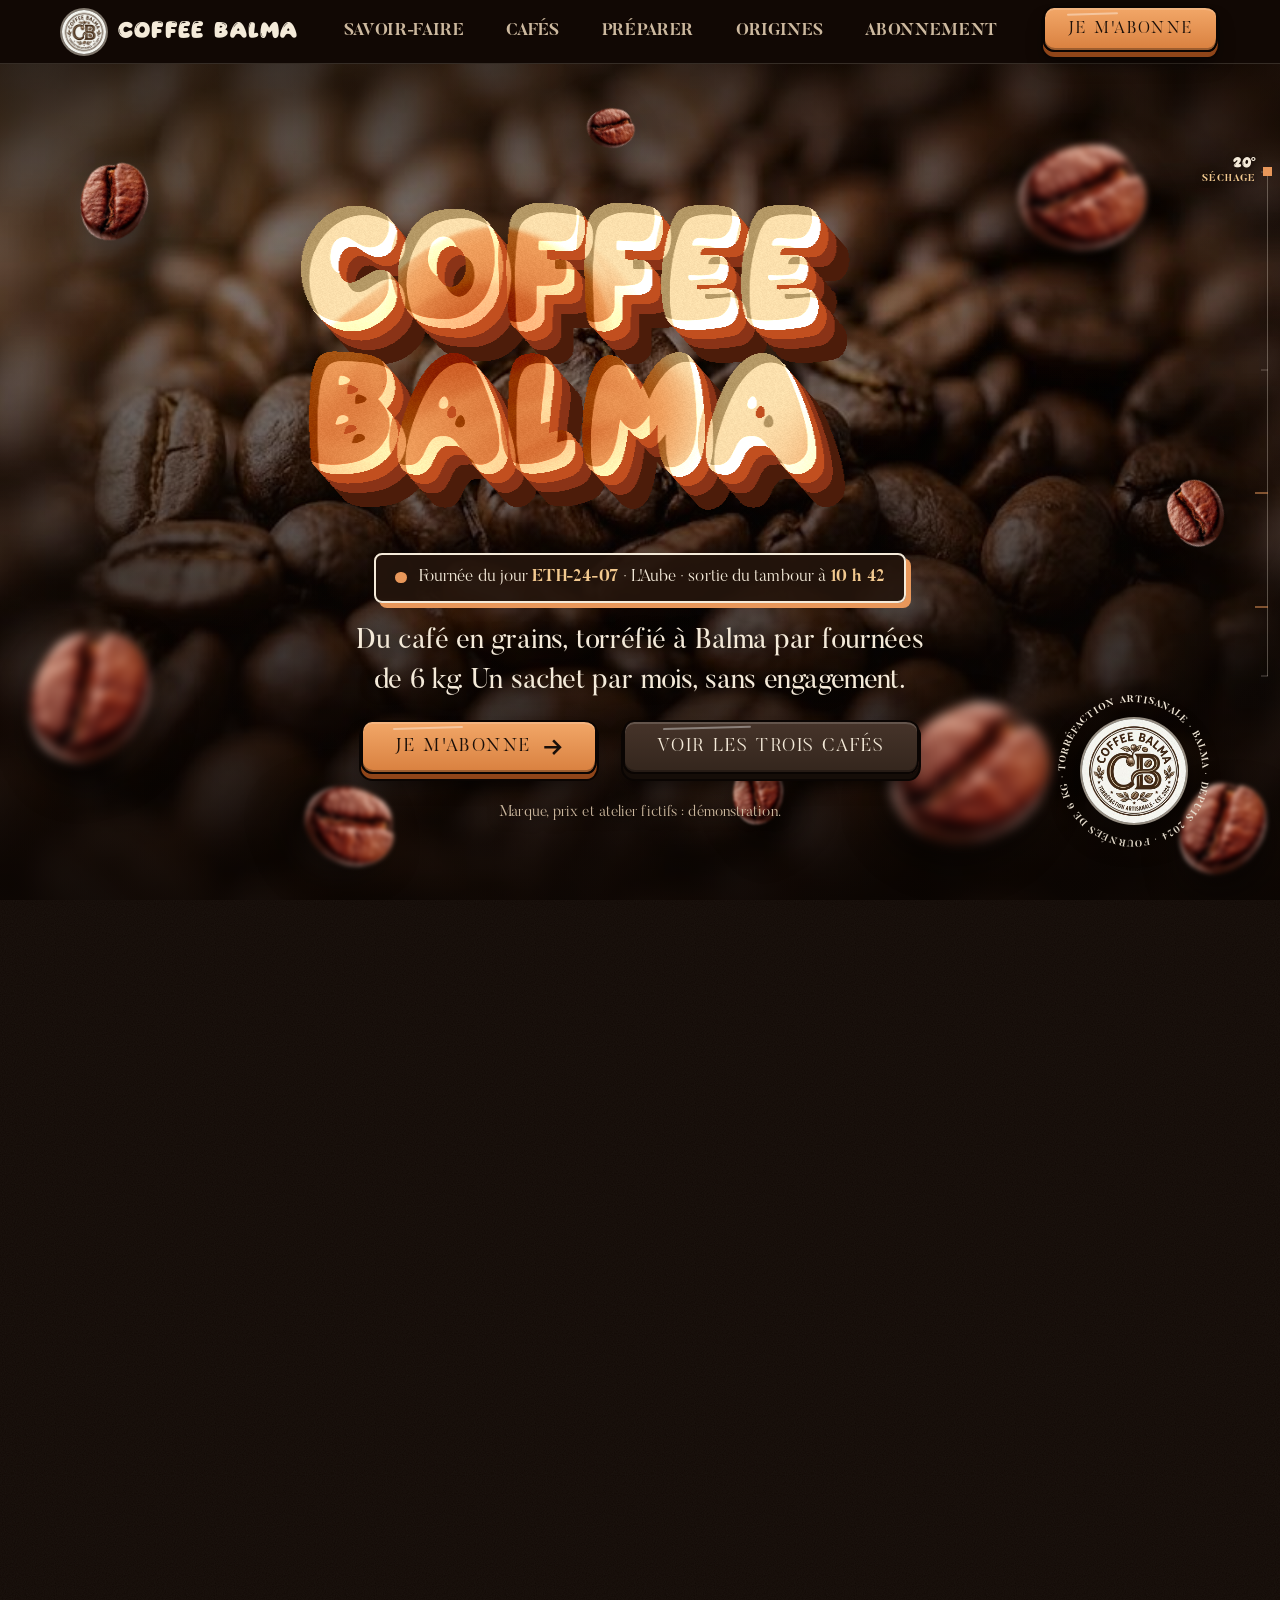
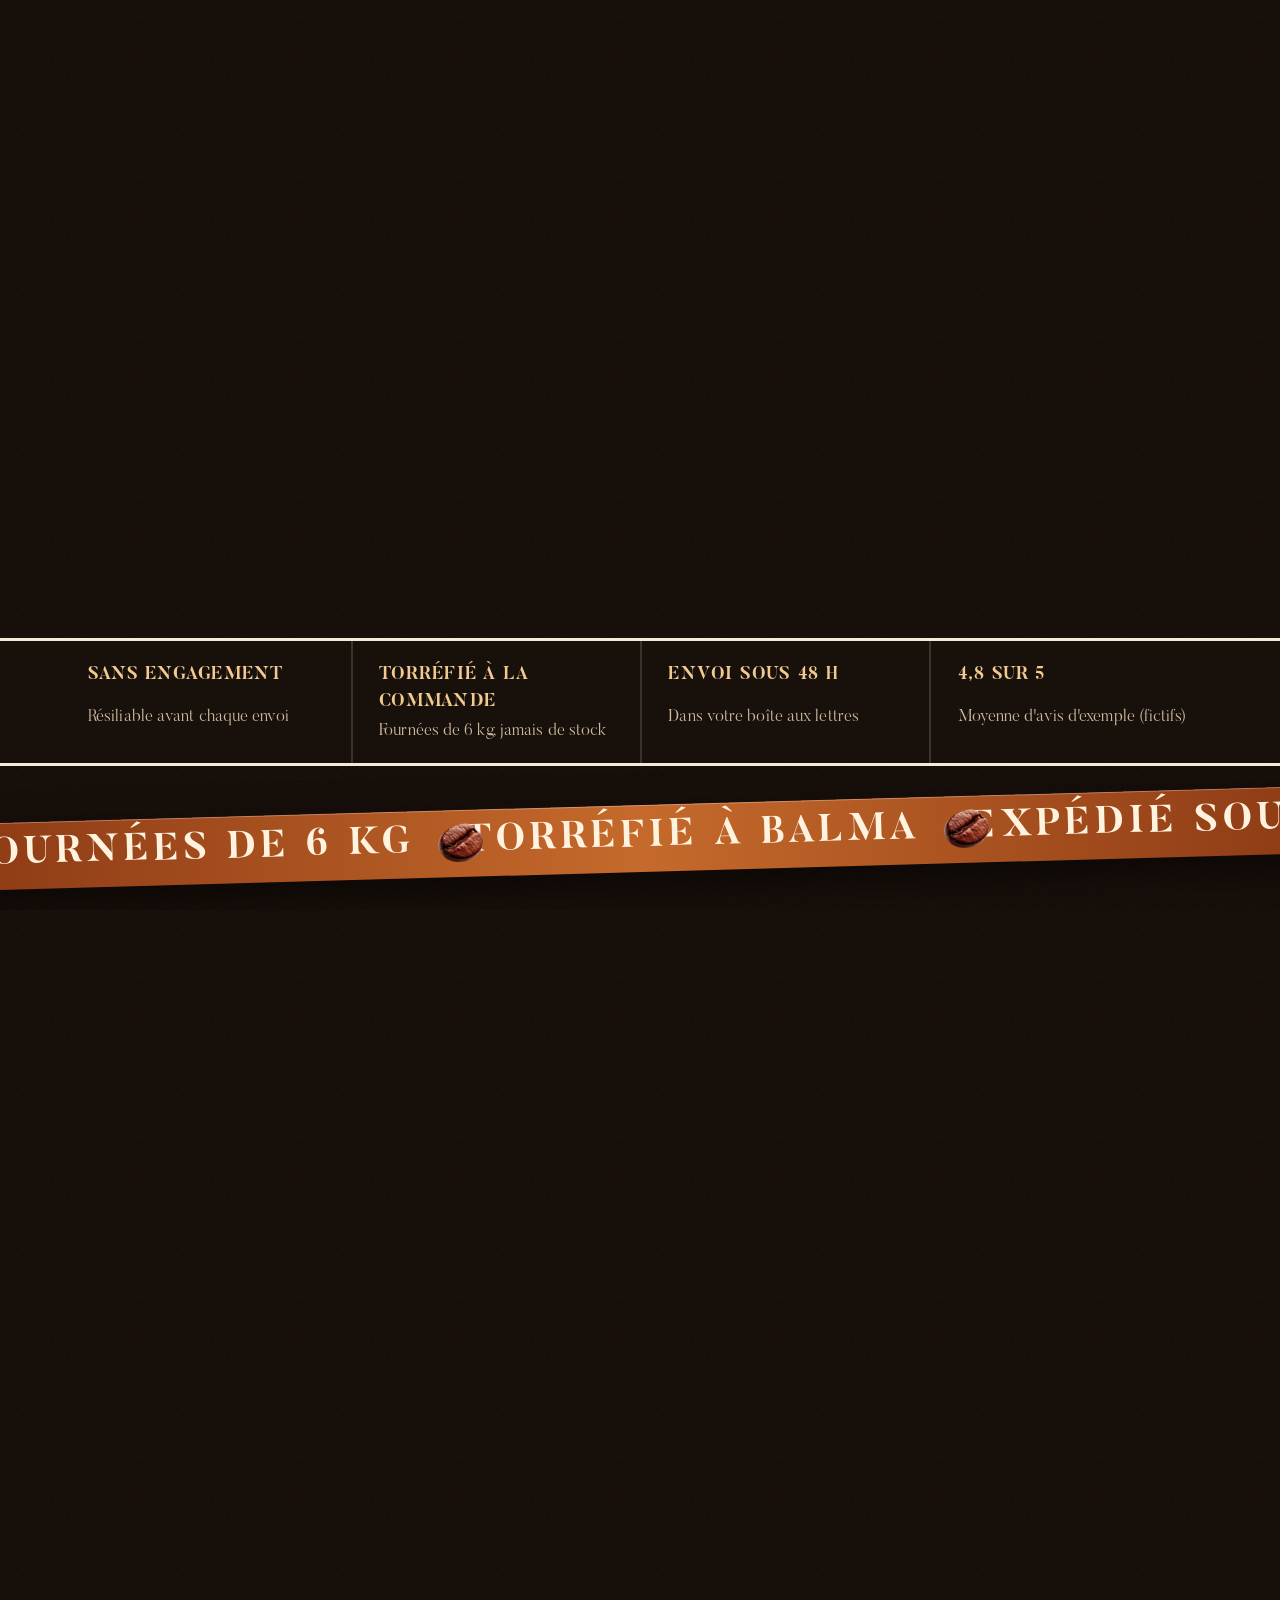
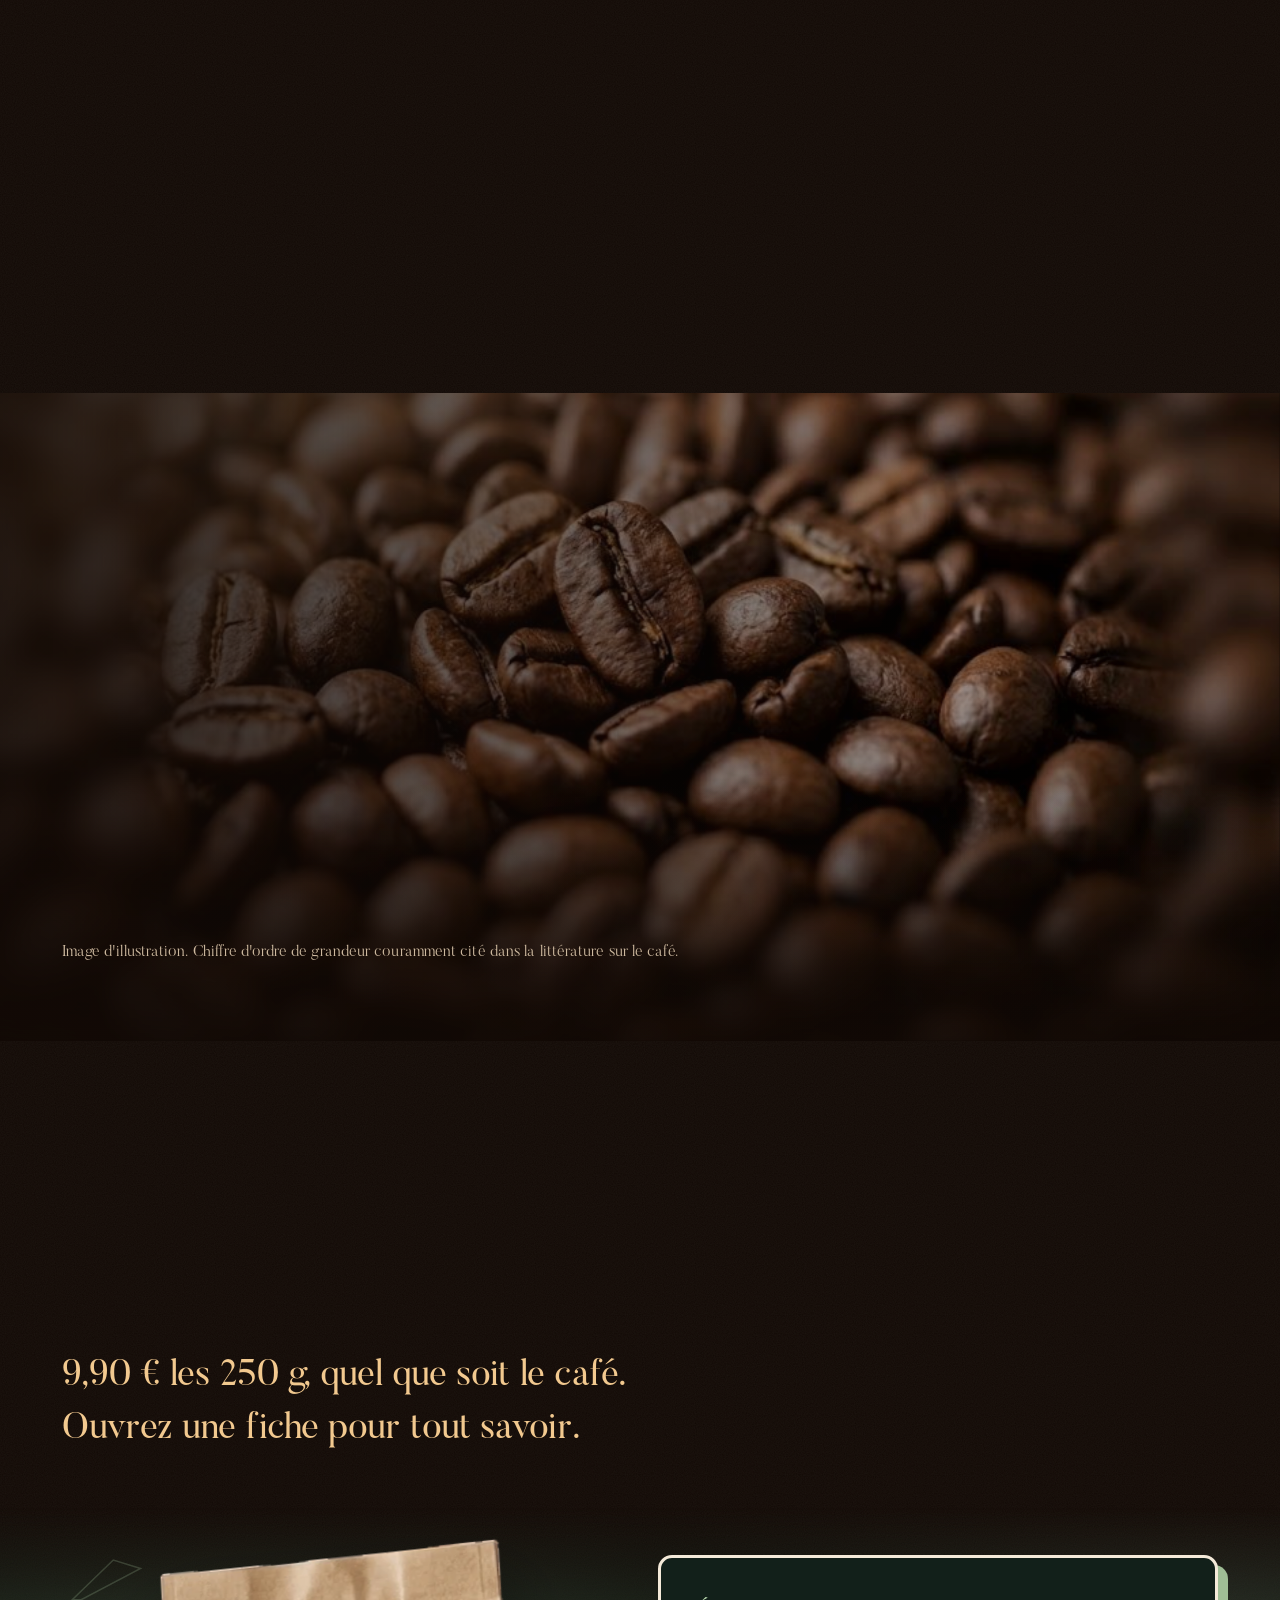
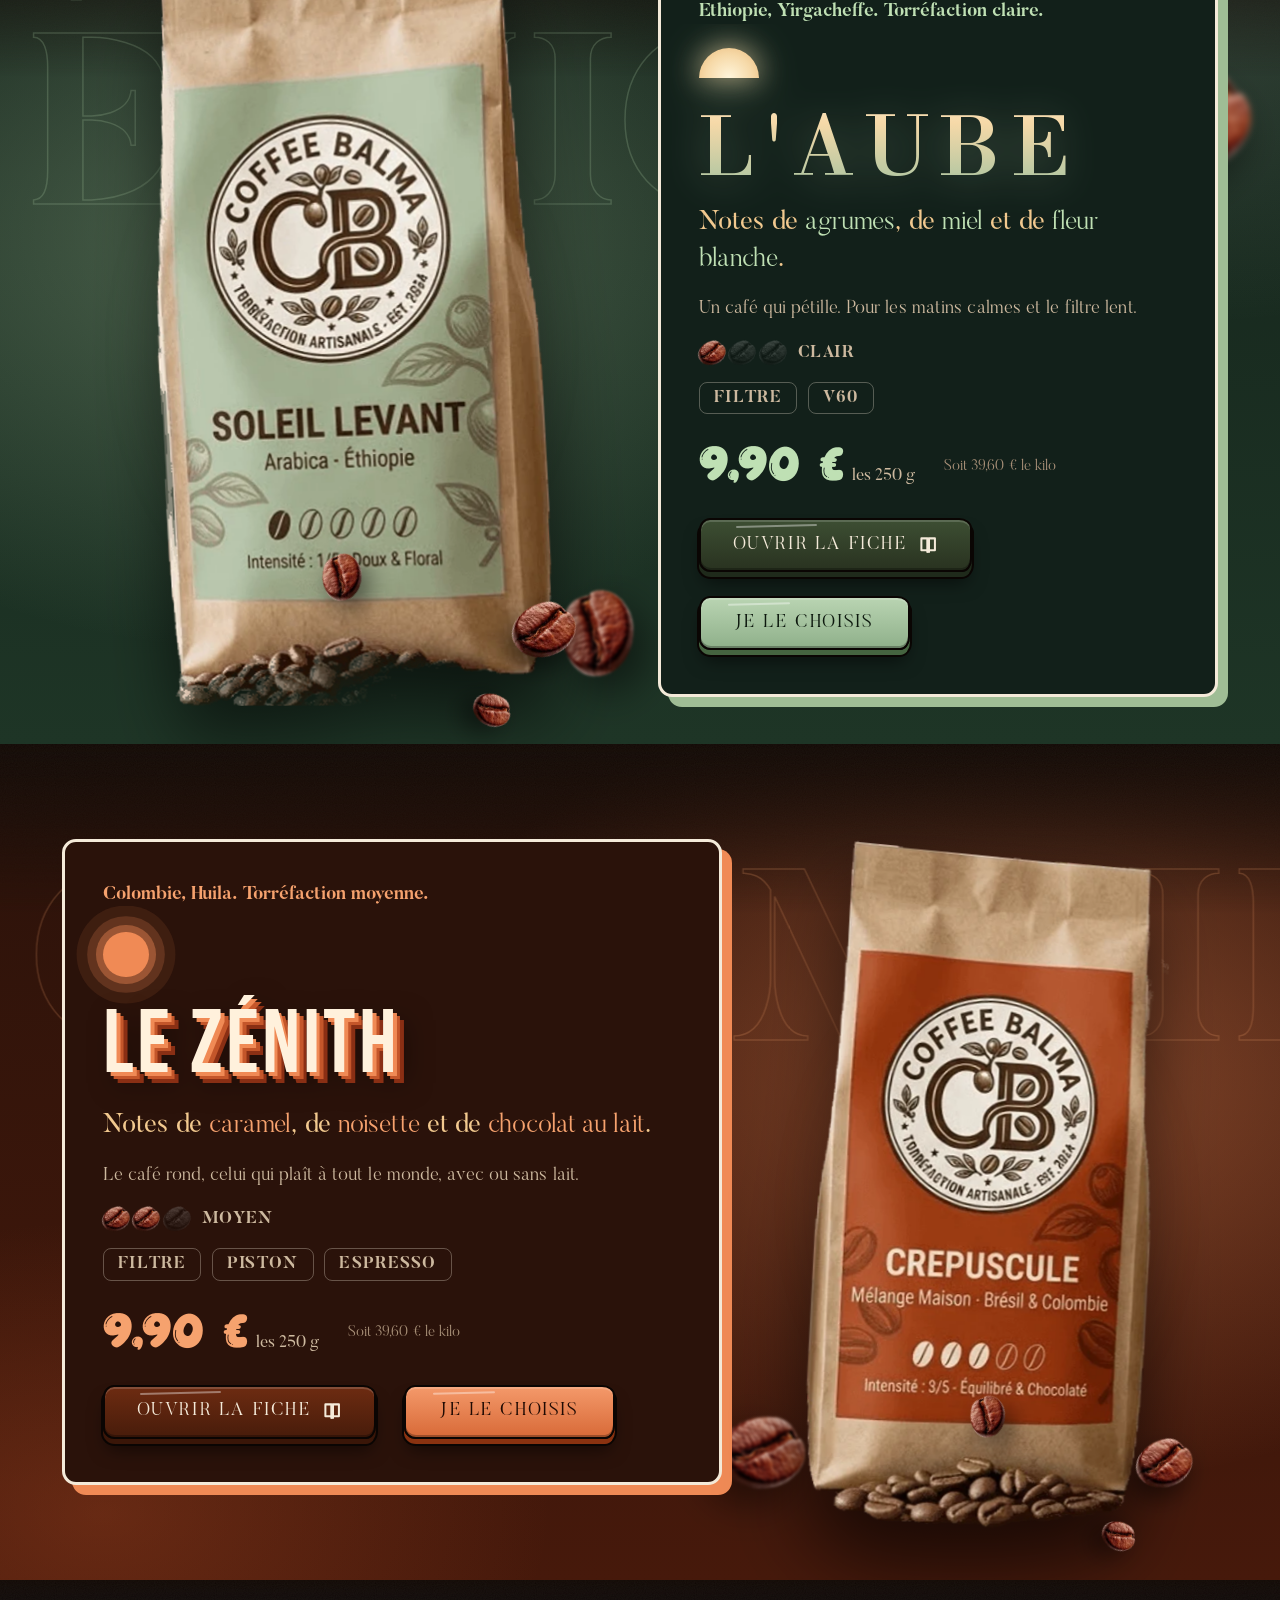
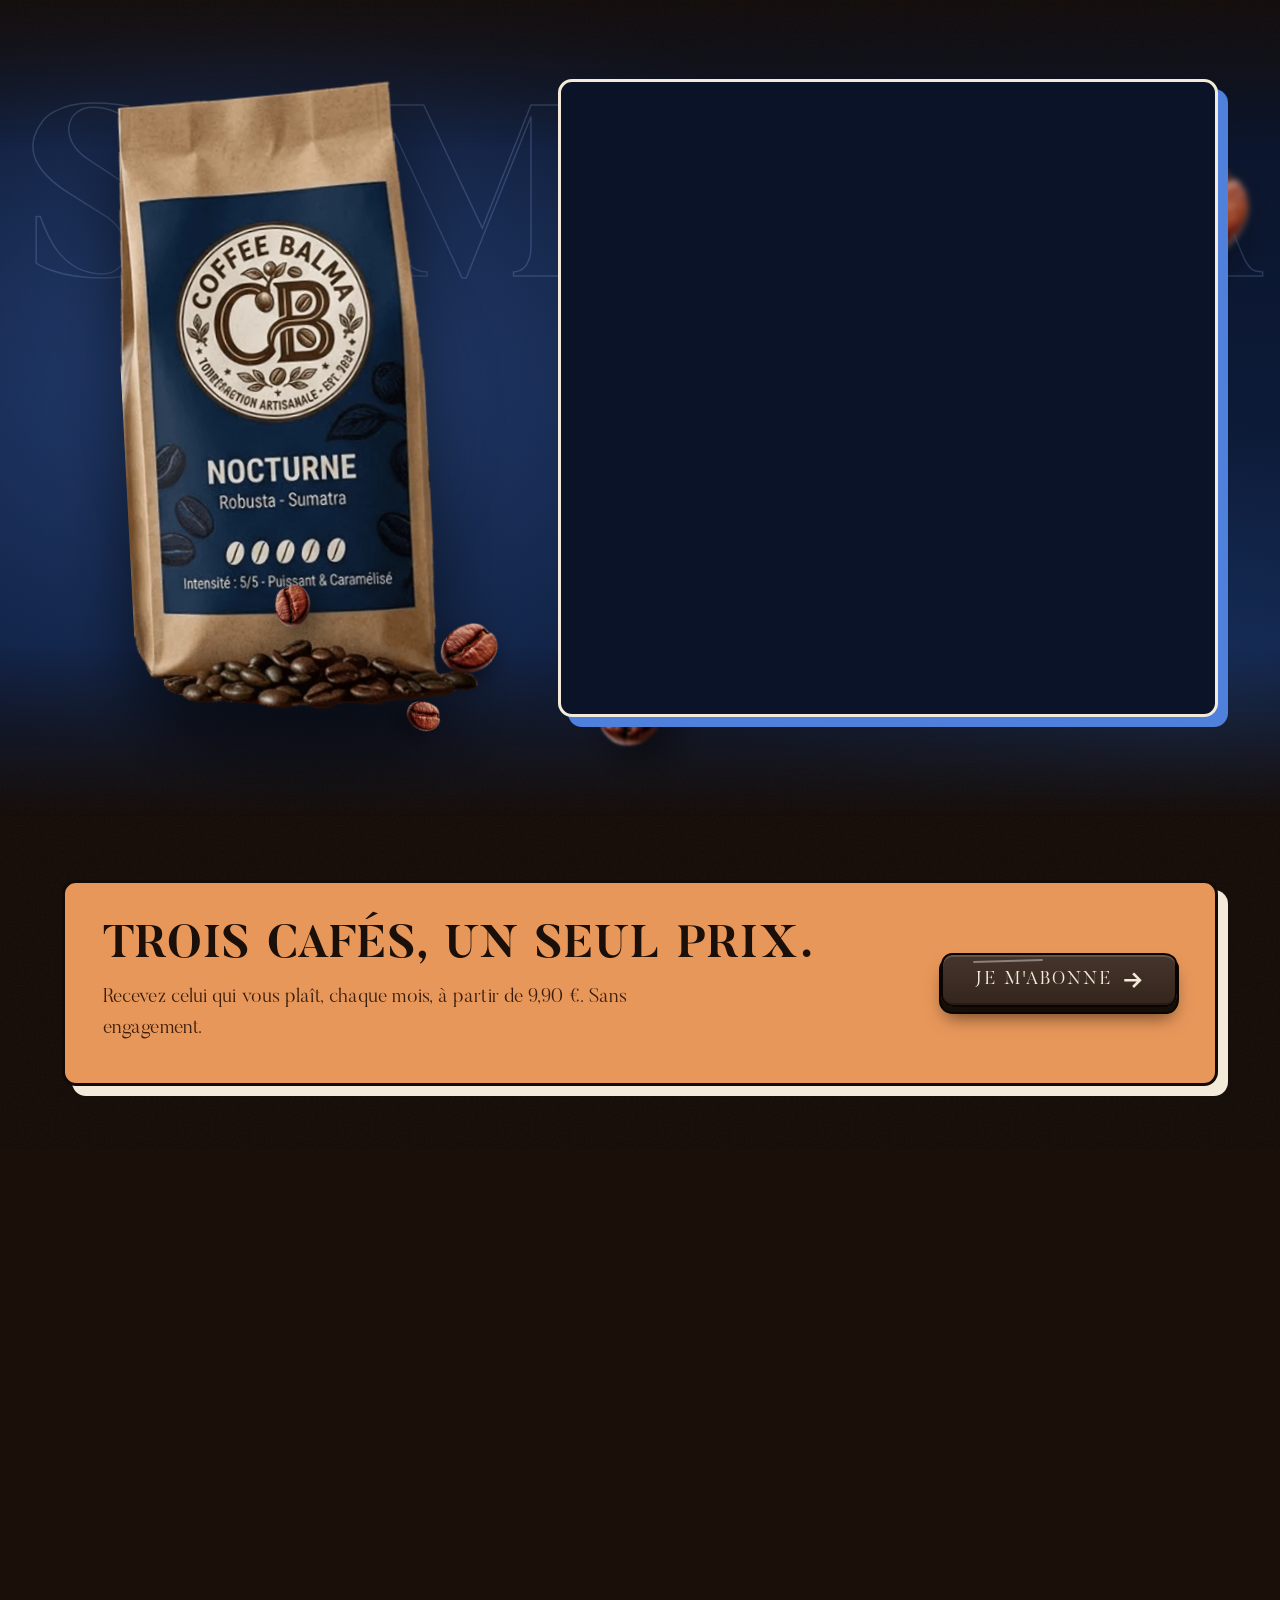
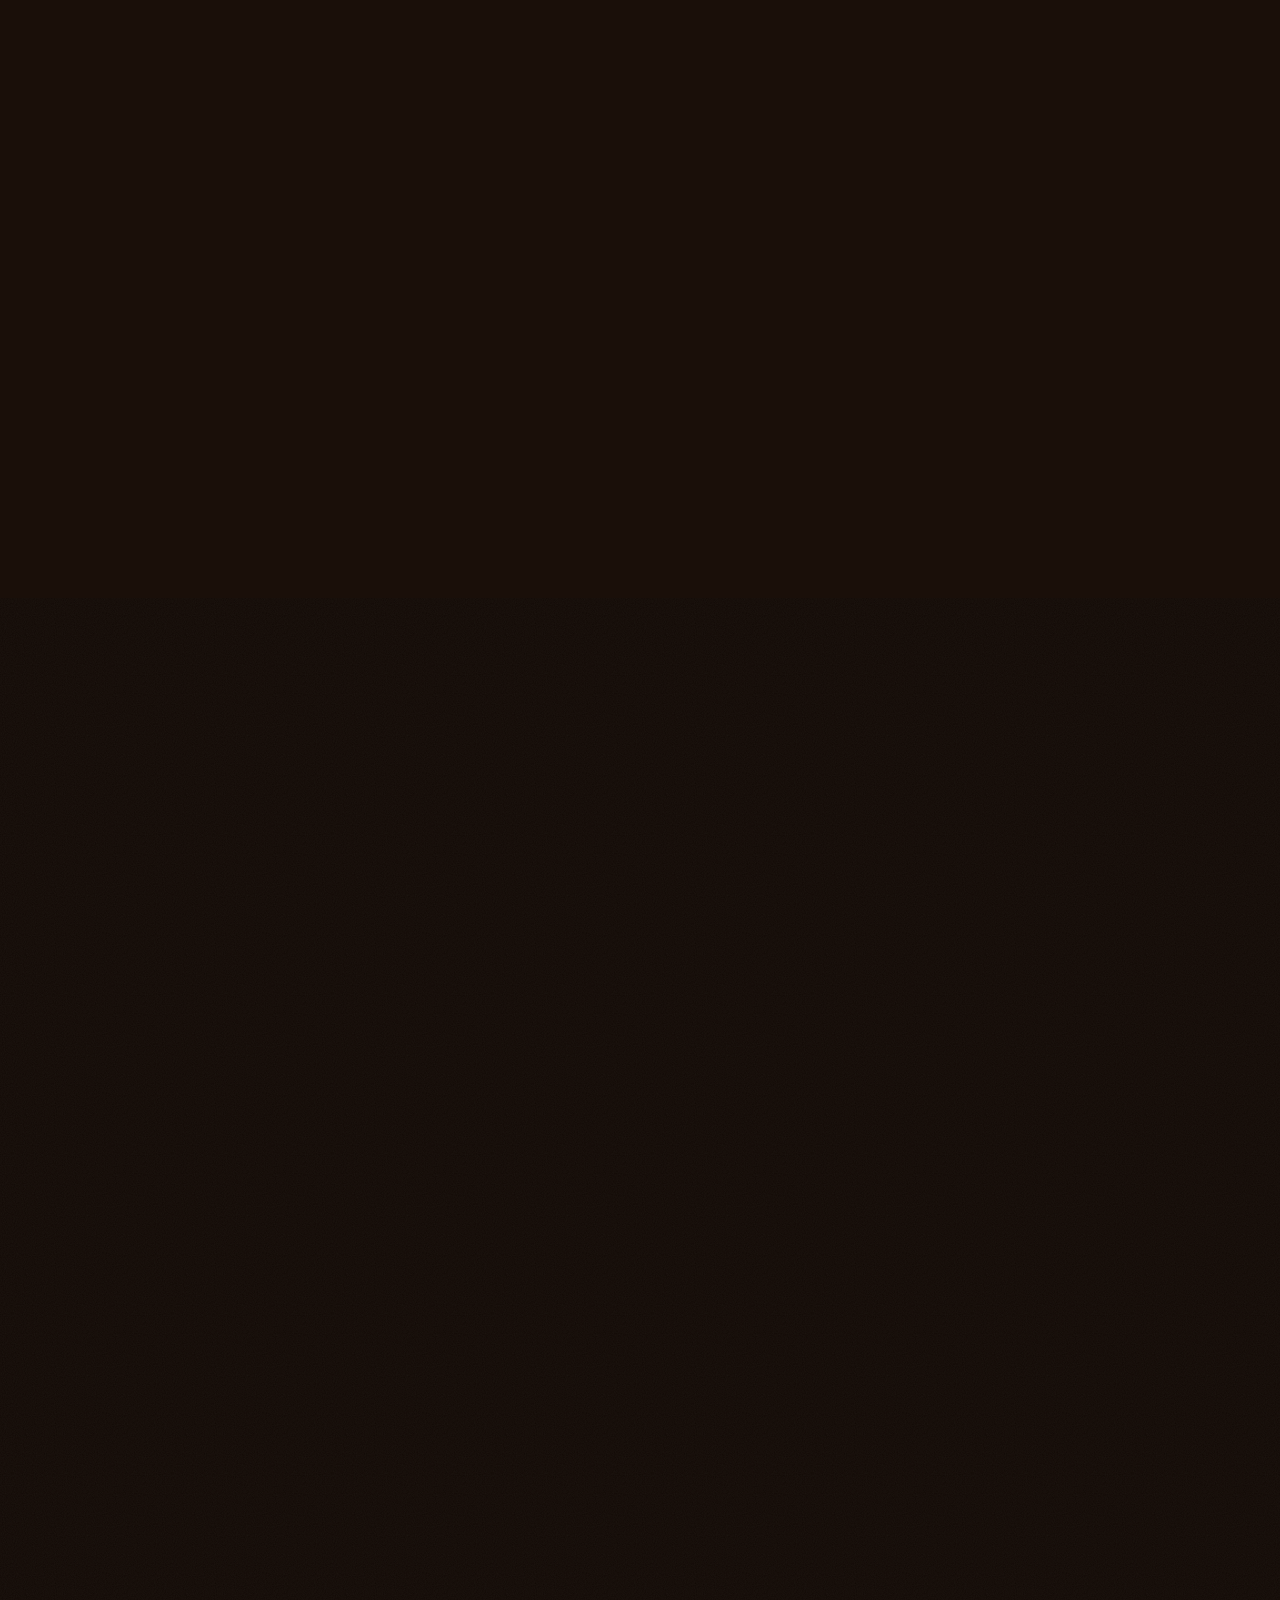
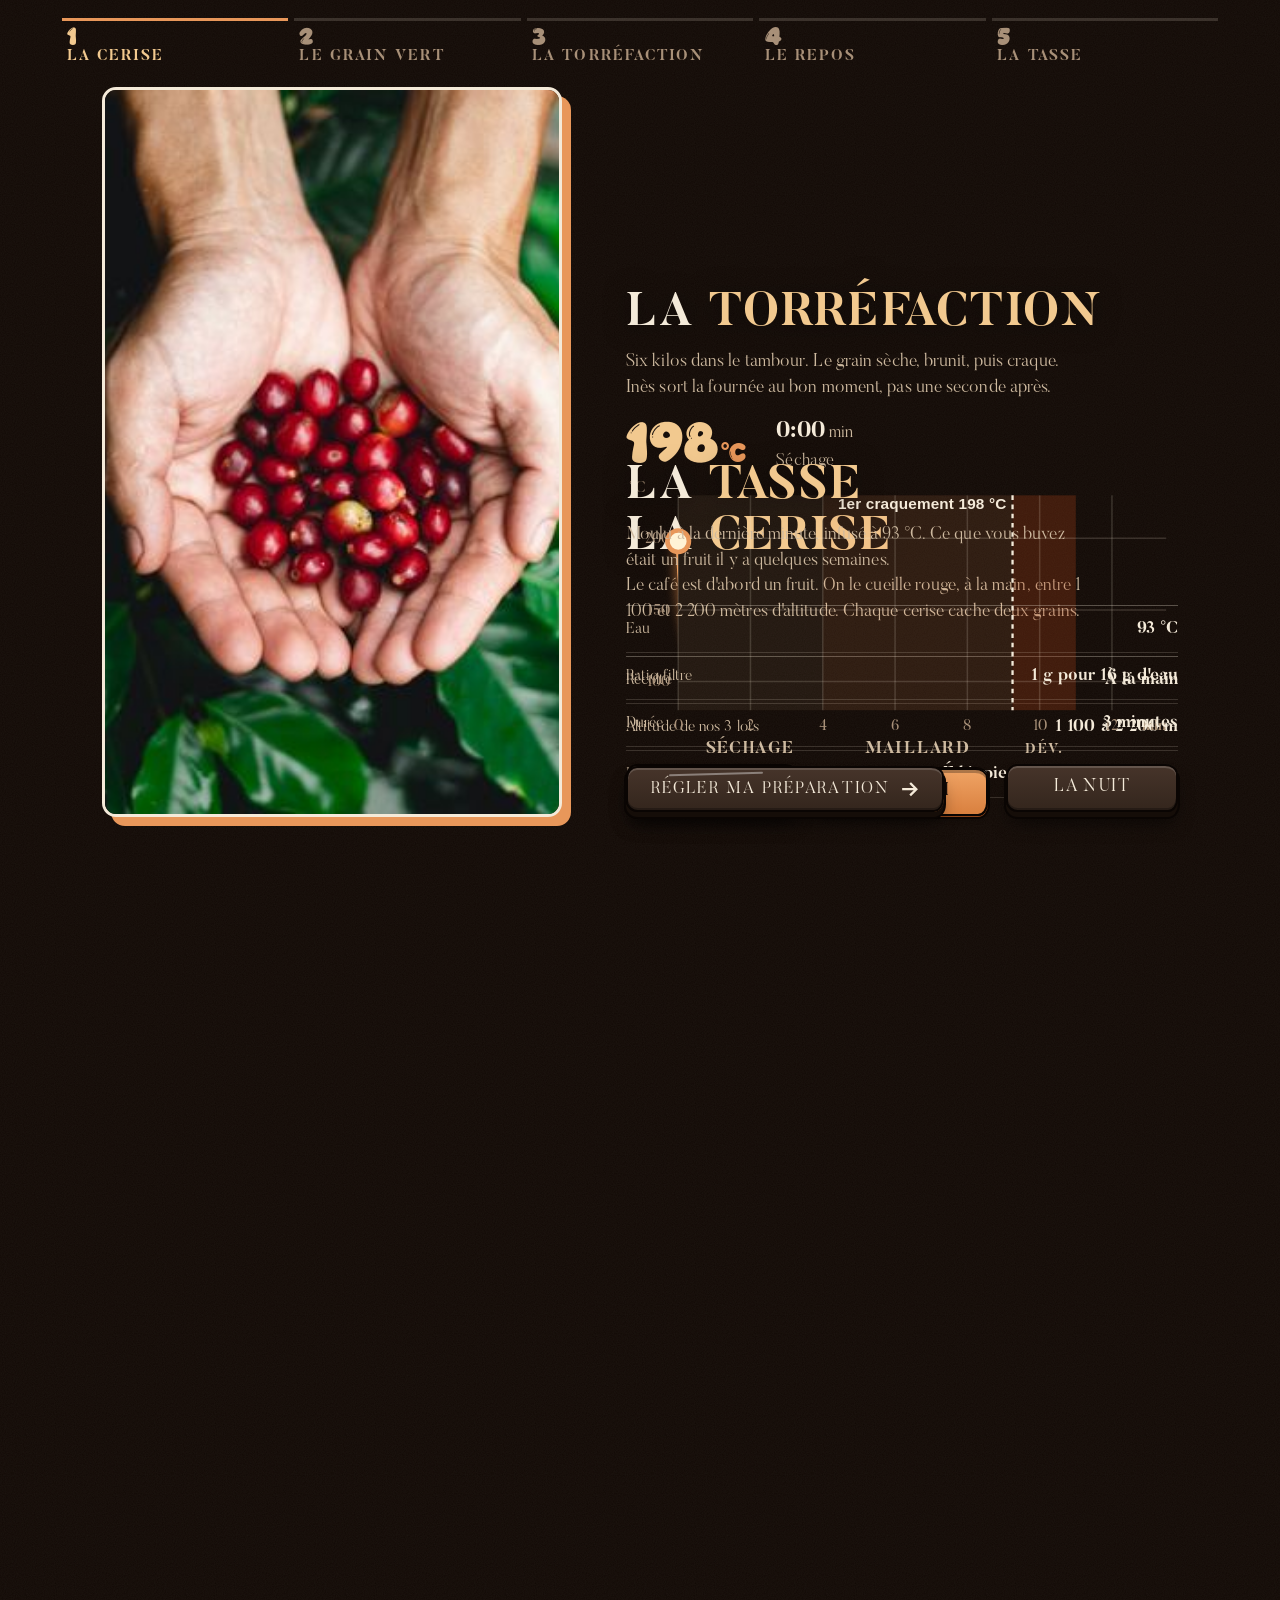
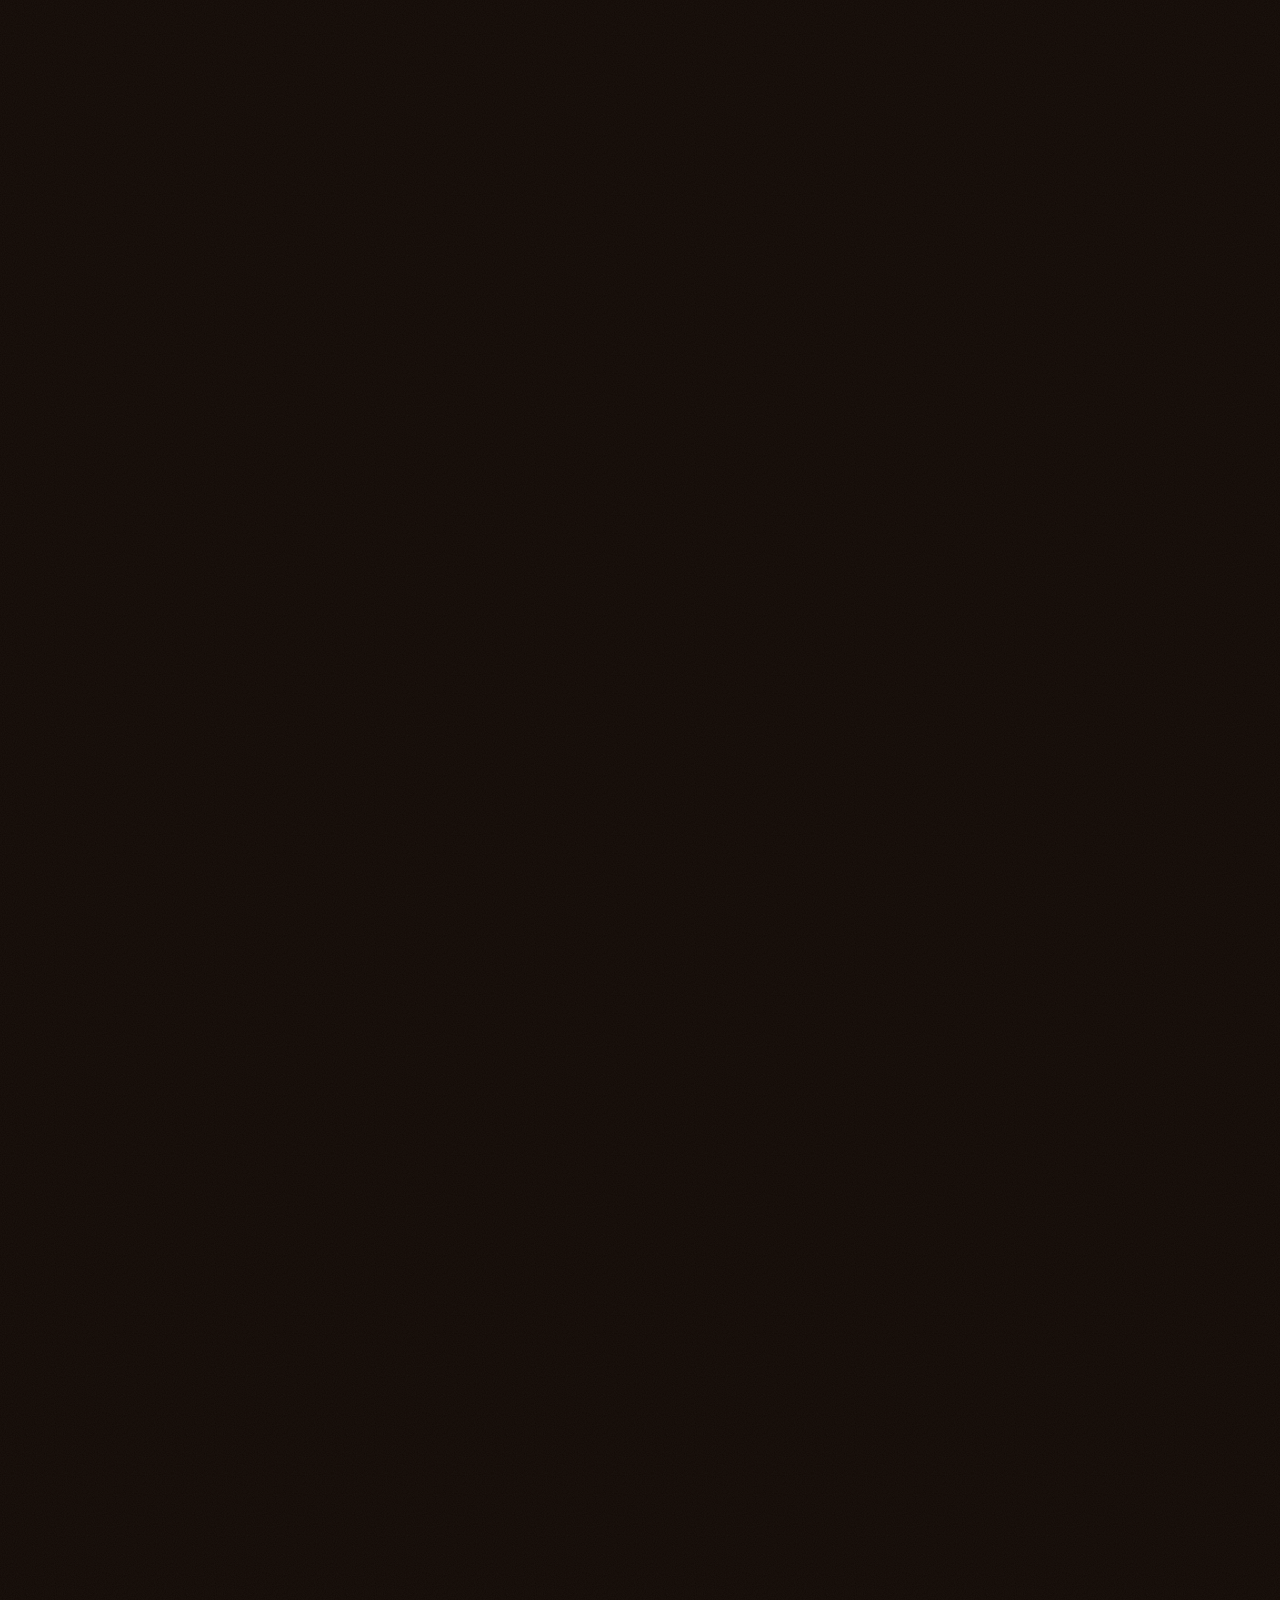
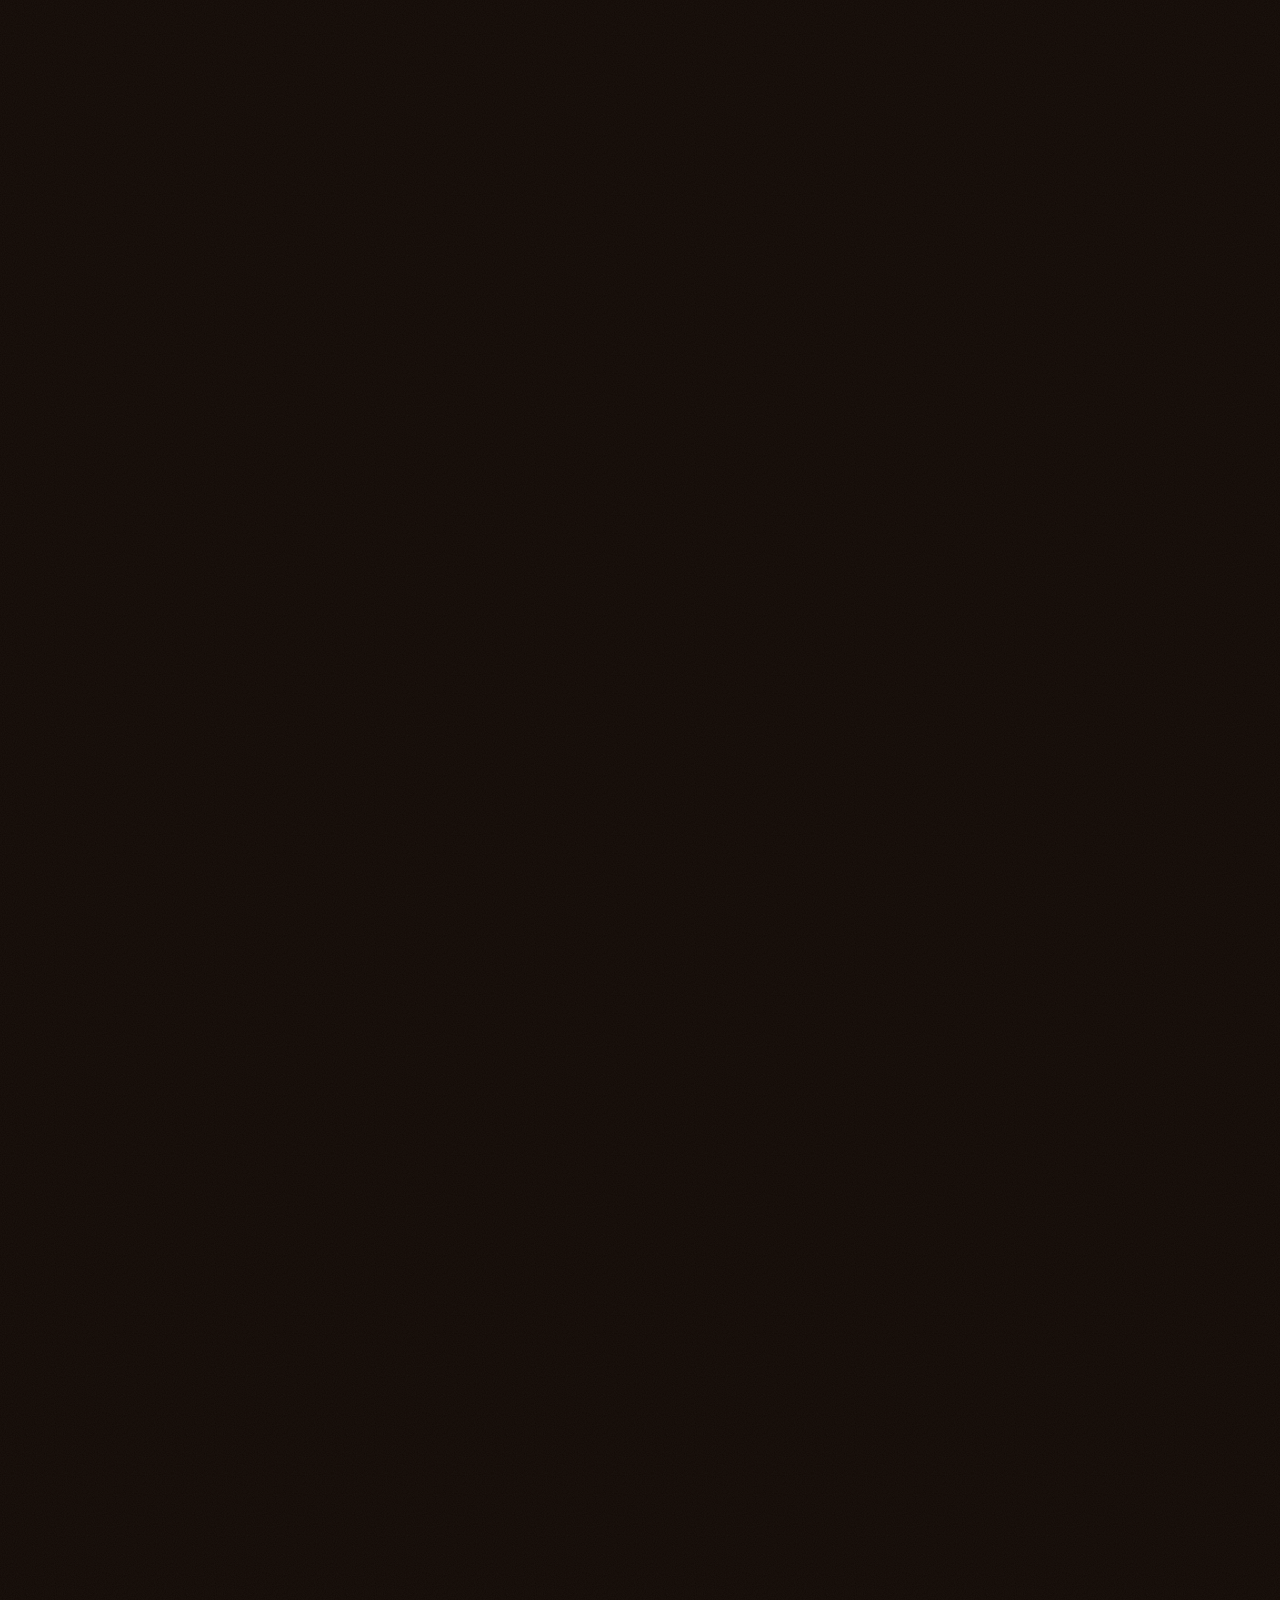
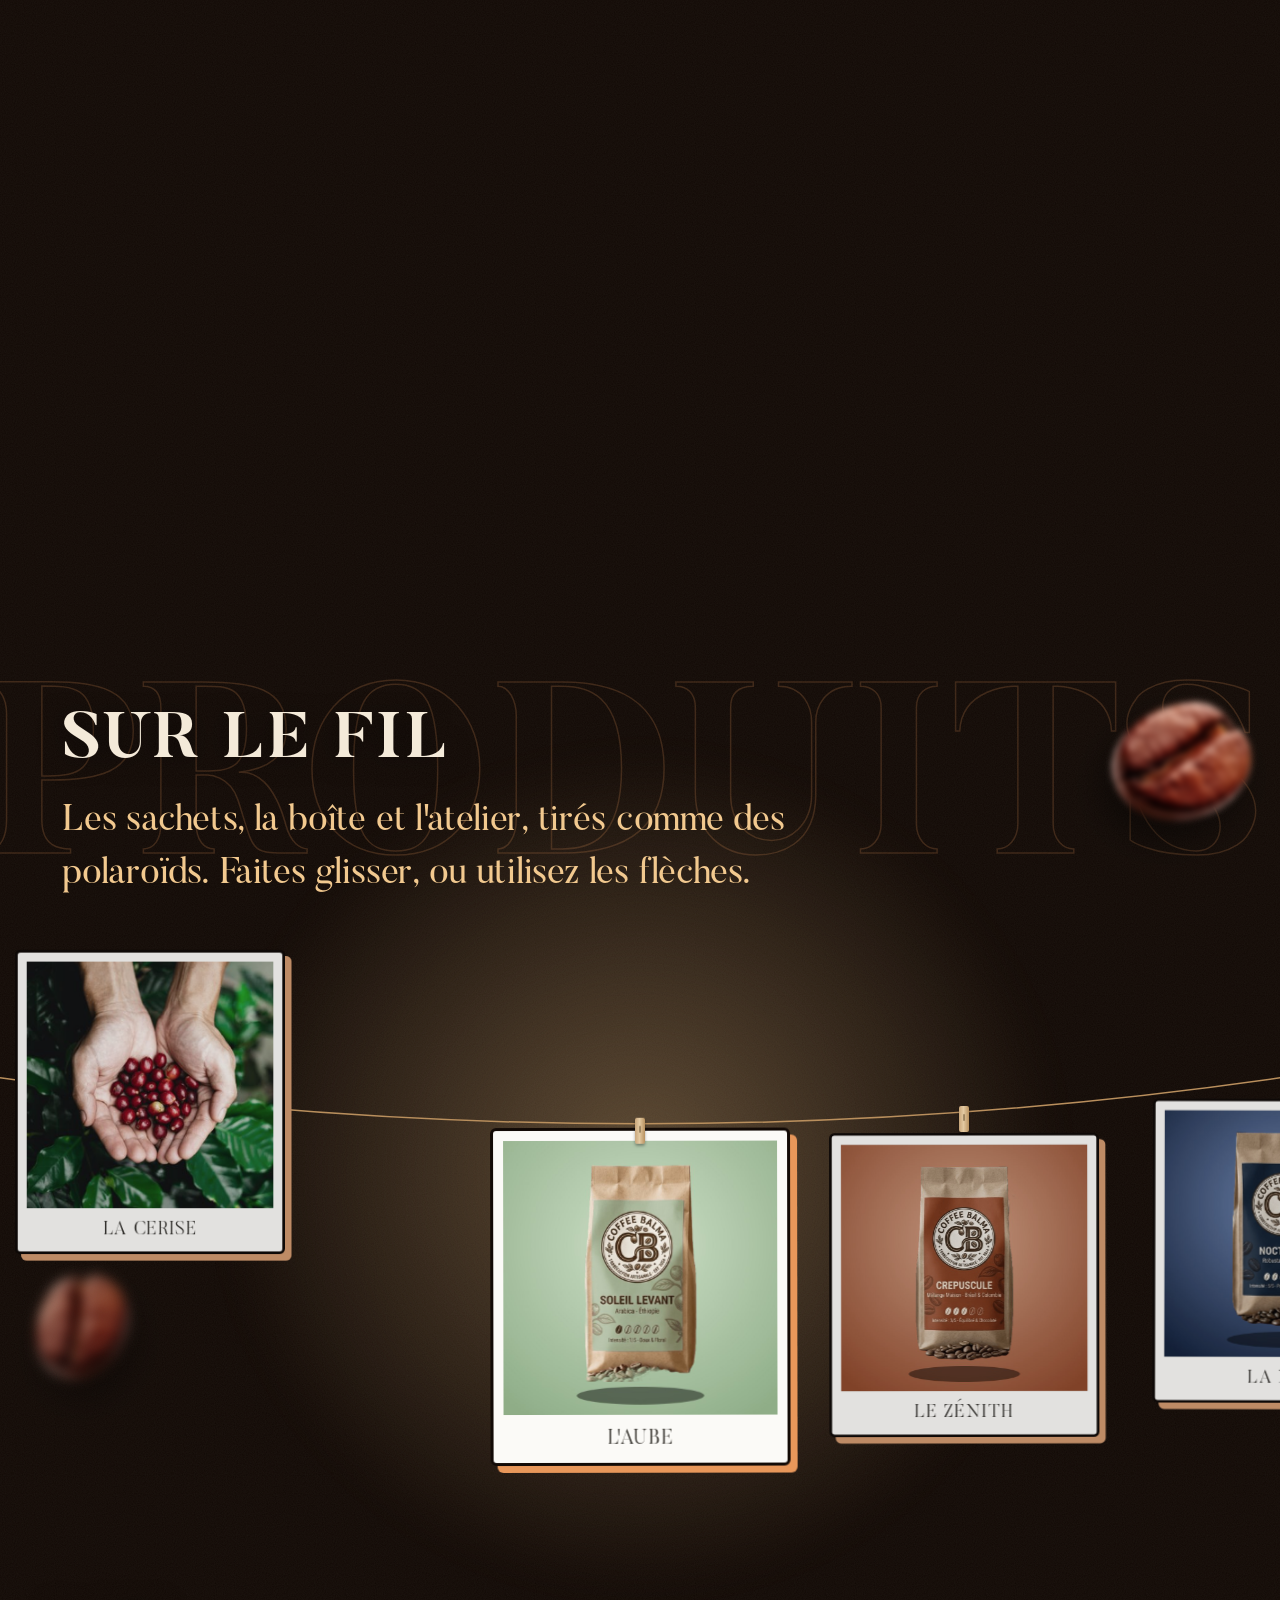
==== commit d4ac5055: "feat: page d'abonnement dédiée et vitrine orientée vente Découpe en deux pages : index.html (vitrine" ====
--- a/index.html
+++ b/index.html
@@ -16,1192 +16,11 @@
 (function(){var r=document.documentElement;r.classList.add('js');
 if(!matchMedia('(prefers-reduced-motion: reduce)').matches){r.classList.add('motion');}})();
 </script>
-<style>
-/* Matcha World : titres uniquement, en majuscules (ses lettres accentuées manquent : elles retombent sur Barlow Condensed).
-   Coolvetica : tous les textes. */
-@font-face{font-family:"MatchaWorld";src:url("fonts/matcha-world.otf") format("opentype"),url("fonts/matcha-world.ttf") format("truetype");font-display:block;unicode-range:U+0020-007E,U+00B0,U+20AC}
-@font-face{font-family:"BodoniXT";src:url("fonts/bodoni-xt.ttf") format("truetype");font-display:swap}
-@font-face{font-family:"BebasNeue";src:url("fonts/bebas-neue.ttf") format("truetype");font-display:swap}
-@font-face{font-family:"OptimusPrinceps";src:url("fonts/optimus-princeps.ttf") format("truetype");font-display:swap}
-@font-face{font-family:"Butler";src:url("fonts/butler-Lgt.woff2") format("woff2");font-weight:300;font-style:normal;font-display:swap}
-@font-face{font-family:"Butler";src:url("fonts/butler-Rmn.woff2") format("woff2");font-weight:400;font-style:normal;font-display:swap}
-@font-face{font-family:"Butler";src:url("fonts/butler-Med.woff2") format("woff2");font-weight:500;font-style:normal;font-display:swap}
-@font-face{font-family:"Butler";src:url("fonts/butler-Bd.woff2") format("woff2");font-weight:700;font-style:normal;font-display:swap}
-@font-face{font-family:"Barlow Condensed";font-weight:700;font-style:normal;font-display:swap;src:url("fonts/barlowc-700.woff2") format("woff2");unicode-range:U+0000-00FF,U+0131,U+0152-0153,U+02BB-02BC,U+02C6,U+02DA,U+02DC,U+2000-206F,U+20AC,U+2122,U+2191,U+2193,U+2212,U+2215}
-
-/* Parti pris : « crema ». Torréfaction de nuit, sur fond espresso. Les boutons et contrôles sont des bulles de verre liquide, comme les bulles de crema.
-   Typographie : Billion Dreams (script pinceau) pour les titres, Barlow Condensed en capitales pour boutons, étiquettes et chiffres, Barlow pour les textes. */
-:root{
-  --bg:#110905; --bg-2:#1a0f09; --bg-3:#26150c; --ink:#f4ead9; --ink-soft:#cdb99f; --mute:#a89078;
-  --crema:#f2c98f; --copper:#e8975a; --rust:#b3441b; --kraft:#d8bd91; --paper:#f3efe6; --ink-d:#2a1710;
-  --line:rgba(244,234,217,.16); --line-s:rgba(244,234,217,.3);
-  --f-display:"MatchaWorld","Barlow Condensed","Arial Narrow",sans-serif;
-  --f-script:var(--f-display);
-  --f-cond:var(--f-sans);
-  --f-sans:"Butler","Iowan Old Style","Palatino Linotype",Georgia,serif,-apple-system,"Segoe UI",Roboto,Arial,sans-serif;
-  --sh1:#c2501f;--sh2:#8a3217;--sh3:#4d1d0b;
-  --gutter:clamp(1.25rem,5vw,3.5rem);
-  --section:clamp(4.5rem,3rem + 7vw,9rem);
-  --bar:64px; --d:clamp(28px,5.5vw,84px);
-  --stage-h:calc(100vh - var(--bar));
-  --ease:cubic-bezier(.16,1,.3,1); --pop:cubic-bezier(.34,1.56,.64,1);
-  --grain:url("data:image/svg+xml,%3Csvg xmlns='http://www.w3.org/2000/svg' width='160' height='160'%3E%3Cfilter id='n'%3E%3CfeTurbulence type='fractalNoise' baseFrequency='.9' numOctaves='2' stitchTiles='stitch'/%3E%3CfeColorMatrix values='0 0 0 0 1 0 0 0 0 .85 0 0 0 0 .7 0 0 0 .05 0'/%3E%3C/filter%3E%3Crect width='160' height='160' filter='url(%23n)'/%3E%3C/svg%3E");
-  --glass:radial-gradient(120% 150% at 28% 8%,rgba(255,255,255,.30),rgba(255,255,255,.06) 42%,rgba(255,255,255,.02) 62%,rgba(240,160,90,.16) 100%);
-  --glass-on:radial-gradient(120% 150% at 28% 8%,rgba(255,235,200,.75),rgba(240,150,80,.78) 46%,rgba(190,80,30,.88) 100%);
-  --rim:conic-gradient(from 200deg,rgba(255,255,255,.85),rgba(240,170,100,.6),rgba(120,190,210,.5),rgba(255,255,255,.85),rgba(240,120,150,.5),rgba(255,255,255,.85));
-}
-@supports (height:100svh){:root{--stage-h:calc(100svh - var(--bar))}}
-*,*::before,*::after{box-sizing:border-box}
-html{scroll-behavior:smooth;scroll-padding-top:calc(var(--bar) + 8px);-webkit-text-size-adjust:100%;background:var(--bg);color-scheme:dark}
-body{margin:0;font-family:var(--f-sans);font-size:1.0625rem;line-height:1.55;color:var(--ink);background:var(--bg) var(--grain);overflow-x:clip;font-synthesis:none;-webkit-font-smoothing:antialiased}
-body:has(dialog[open]){overflow:hidden}
-img,svg,canvas{display:block;max-width:100%}
-img{height:auto}
-h1,h2,h3,h4{font-family:var(--f-script);font-weight:400;letter-spacing:.005em;line-height:1.12;margin:0;text-wrap:balance}
-p{margin:0}
-a{color:inherit}
-button{font:inherit;color:inherit}
-ul,ol{margin:0;padding:0;list-style:none}
-b,strong{font-weight:600}
-:focus-visible{outline:3px solid var(--crema);outline-offset:3px;border-radius:12px}
-.wrap{width:min(100% - 2*var(--gutter),1200px);margin-inline:auto}
-.sr{position:absolute;width:1px;height:1px;overflow:hidden;clip-path:inset(50%);white-space:nowrap}
-.skip{position:absolute;left:-999px;top:0;z-index:300;background:var(--crema);color:var(--ink-d);padding:.9rem 1.2rem;font-weight:600}
-.skip:focus{left:0}
-.hand{font-family:var(--f-sans);font-weight:500;font-size:clamp(1.15rem,1rem + .5vw,1.4rem);line-height:1.45;color:var(--crema)}
-.fiction{font-size:.875rem;color:var(--ink-soft)}
-.fiction b{color:var(--copper);font-weight:600}
-.eyebrow{font:600 .95rem/1 var(--f-cond);letter-spacing:.2em;text-transform:uppercase;color:var(--copper)}
-.tabnum{font-variant-numeric:tabular-nums}
-.num{font-family:var(--f-cond);font-weight:700}
-
-/* ===== Boutons : bulles de verre liquide ===== */
-.btn,.chip,.ans,.otab,.roast-pick button,.hud-b,.icon-btn,.stepper button{position:relative;isolation:isolate;border:0;color:var(--ink);cursor:pointer;background:var(--glass);backdrop-filter:blur(14px) saturate(1.5);-webkit-backdrop-filter:blur(14px) saturate(1.5);
-  box-shadow:inset 0 1.5px 1px rgba(255,255,255,.55),inset 0 -12px 20px rgba(240,150,80,.16),inset 0 0 0 1px rgba(255,255,255,.12),0 16px 32px rgba(0,0,0,.5);
-  transition:transform .5s var(--pop),box-shadow .35s,background .3s,color .2s}
-.btn::before,.chip::before,.ans::before,.otab::before,.roast-pick button::before,.icon-btn::before,.stepper button::before,.seg label::before,.plan label::before{content:"";position:absolute;inset:0;border-radius:inherit;padding:1.5px;background:var(--rim);opacity:.8;-webkit-mask:linear-gradient(#000 0 0) content-box,linear-gradient(#000 0 0);-webkit-mask-composite:xor;mask:linear-gradient(#000 0 0) content-box exclude,linear-gradient(#000 0 0);pointer-events:none;z-index:-1}
-.btn::after,.chip::after,.ans::after,.otab::after,.seg label::after,.plan label::after,.icon-btn::after{content:"";position:absolute;left:9%;top:7%;width:40%;height:34%;border-radius:50%;background:radial-gradient(ellipse at 50% 45%,rgba(255,255,255,.7),rgba(255,255,255,0) 72%);transform:rotate(-10deg);pointer-events:none;z-index:-1}
-.btn{display:inline-flex;align-items:center;justify-content:center;gap:.7rem;min-height:58px;padding:.5rem 2.1rem;border-radius:999px;font:400 1.6rem/1 var(--f-script);letter-spacing:.02em;text-decoration:none}
-.btn:hover{transform:scale(1.07,.93)}
-.btn:active{transform:scale(.94,1.06);transition-duration:.12s}
-.btn svg{width:1.15em;height:1.15em;flex:none;transition:transform .35s var(--pop)}
-.btn:hover svg{transform:translateX(5px)}
-.btn-main{background:var(--glass-on);color:#fff;text-shadow:0 1px 0 rgba(80,25,5,.5);box-shadow:inset 0 1.5px 1px rgba(255,255,255,.8),inset 0 -14px 22px rgba(120,40,10,.45),inset 0 0 0 1px rgba(255,220,170,.4),0 18px 44px rgba(224,137,74,.38),0 0 0 6px rgba(224,137,74,.08)}
-.btn-line,.btn-cream{}
-.btn-sm{min-height:48px;padding:.3rem 1.4rem;font-size:1.3rem}
-.btn-block{width:100%}
-.link-btn{background:none;border:0;padding:0;min-height:48px;font-weight:600;text-decoration:underline;text-underline-offset:4px;text-decoration-thickness:2px;cursor:pointer;color:var(--crema)}
-.link-btn:hover{color:#fff}
-.pop-b{position:absolute;border-radius:50%;pointer-events:none;border:1.5px solid rgba(255,235,200,.85);background:radial-gradient(circle at 30% 30%,rgba(255,255,255,.6),rgba(255,255,255,0) 60%);animation:pop-b .8s ease-out forwards;z-index:3}
-@keyframes pop-b{from{transform:translate(0,0) scale(.3);opacity:1}to{transform:translate(var(--tx),var(--ty)) scale(1);opacity:0}}
-.icon-btn{display:inline-flex;align-items:center;justify-content:center;gap:.5rem;min-width:48px;min-height:48px;padding:0 .8rem;border-radius:999px;font:600 .9rem/1 var(--f-cond);letter-spacing:.14em;text-transform:uppercase}
-.icon-btn:hover{transform:scale(1.08,.92)}
-.icon-btn[aria-pressed="true"]{background:var(--glass-on);color:#fff}
-.icon-btn svg{width:22px;height:22px;flex:none}
-.icon-btn .lbl{display:none}
-
-/* ===== Barre ===== */
-.topbar{position:sticky;top:0;z-index:70;height:var(--bar);background:rgba(17,9,5,.55);backdrop-filter:blur(18px) saturate(1.4);-webkit-backdrop-filter:blur(18px) saturate(1.4);border-bottom:1px solid var(--line)}
-.topbar .wrap{display:flex;align-items:center;justify-content:space-between;gap:.6rem;height:100%}
-.bar-prog{position:absolute;left:0;bottom:-1px;height:3px;width:100%;background:linear-gradient(90deg,var(--copper),var(--crema));transform-origin:0 50%;transform:scaleX(0)}
-.brand{display:flex;align-items:center;gap:.7rem;text-decoration:none;min-height:48px;min-width:48px;font:400 1.7rem/1 var(--f-script)}
-.brand img{width:44px;height:44px;border-radius:50%;box-shadow:0 0 0 2px rgba(244,234,217,.5)}
-.brand span{display:none}
-.nav-d{display:none}
-.bar-tools{display:flex;align-items:center;gap:.5rem}
-.menu-pop{position:fixed;inset:var(--bar) 0 auto 0;margin:0;width:100%;max-width:none;border:0;border-bottom:1px solid var(--line);background:rgba(17,9,5,.92);backdrop-filter:blur(20px);padding:1rem var(--gutter) 1.4rem;color:var(--ink)}
-.menu-pop::backdrop{background:rgba(0,0,0,.5)}
-.menu-pop a{display:flex;align-items:center;min-height:56px;font:400 2rem/1 var(--f-script);text-decoration:none;border-bottom:1px solid var(--line)}
-.menu-pop a:hover{color:var(--crema)}
-
-.motion .pin{position:sticky;top:var(--bar);height:var(--stage-h)}
-
-/* ===== Animation d'arrivée : la fiche de fournée ===== */
-.intro{display:none}
-.motion .intro{display:block;position:fixed;inset:0;z-index:500;overflow:hidden}
-.intro::before,.intro::after{content:"";position:absolute;left:0;right:0;height:50.2%;background:rgba(17,9,5,.95);transition:transform .95s cubic-bezier(.76,0,.24,1) .2s;z-index:0}
-.intro::before{top:0}
-.intro::after{bottom:0}
-.intro.go::before{transform:translateY(-101%)}
-.intro.go::after{transform:translateY(101%)}
-.intro.out{visibility:hidden;pointer-events:none}
-.ti-wrap{position:absolute;inset:0;z-index:1;padding:clamp(1.5rem,4vw,3.5rem);display:grid;grid-template-rows:auto 1fr auto;gap:1rem;transition:opacity .3s}
-.intro.go .ti-wrap{opacity:0}
-.ticket-i{justify-self:start;min-width:min(100%,27rem);border:1px solid var(--line-s);padding:1rem 1.2rem;font:500 .95rem/1.5 var(--f-sans);transition:border-color .2s}
-.ticket-i .ti-head{font:600 1rem var(--f-cond);letter-spacing:.2em;text-transform:uppercase;color:var(--copper);border-bottom:1px dashed var(--line-s);padding-bottom:.5rem;margin-bottom:.5rem}
-.ti-rows{margin:0}
-.ti-rows div{display:grid;grid-template-columns:6.5rem 1fr;padding:.12rem 0}
-.ti-rows dt{color:var(--mute)}
-.ti-rows dd{margin:0;font-weight:600;font-variant-numeric:tabular-nums}
-.intro.crack .ticket-i{border-color:var(--copper)}
-.ti-flash{position:absolute;inset:0;background:var(--copper);opacity:0;pointer-events:none;z-index:2}
-.intro.crack .ti-flash{animation:flash .6s ease-out}
-@keyframes flash{0%{opacity:.2}100%{opacity:0}}
-.ti-chart{position:relative;align-self:end;width:100%;height:min(44vh,380px)}
-.ti-chart::after{content:"";position:absolute;left:0;right:0;bottom:0;height:1px;background:var(--line-s)}
-.ti-curve{position:absolute;inset:0;width:100%;height:100%;overflow:visible}
-.ti-curve path{fill:none;stroke:var(--copper);stroke-width:3;vector-effect:non-scaling-stroke;stroke-linecap:round;stroke-linejoin:round}
-.ti-dot{position:absolute;left:0;top:0;width:12px;height:12px;margin:-6px 0 0 -6px;background:var(--crema);will-change:transform}
-.ti-big{display:flex;align-items:baseline;gap:1.2rem;font:700 clamp(5rem,13vw,12rem)/.85 var(--f-cond);color:var(--ink)}
-.ti-big small{font-size:.3em;color:var(--copper)}
-.ti-big em{font:500 clamp(1rem,1.4vw,1.4rem)/1.3 var(--f-sans);font-style:normal;color:var(--ink-soft);letter-spacing:0}
-.intro .skip-i{position:absolute;right:clamp(1.5rem,4vw,3.5rem);top:clamp(1.5rem,4vw,3.5rem);z-index:3}
-/* ===== Scène A : plongée dans les grains ===== */
-.hero-track{position:relative}
-.motion .hero-track{height:calc(var(--stage-h)*2.6)}
-.hero-stage{position:relative;overflow:clip;isolation:isolate;min-height:var(--stage-h);background:#0c0603;display:flex;flex-direction:column;justify-content:center}
-.motion .hero-stage{min-height:0}
-.hero-bg{position:absolute;inset:-3%;z-index:0}
-.hero-bg img{width:100%;height:100%;object-fit:cover;filter:brightness(.6) saturate(1.15)}
-.hero-vig{position:absolute;inset:0;z-index:1;background:radial-gradient(85% 75% at 50% 48%,rgba(12,6,3,0) 0%,rgba(12,6,3,.55) 72%,rgba(12,6,3,.95) 100%),linear-gradient(180deg,rgba(12,6,3,.55),rgba(12,6,3,0) 28%,rgba(12,6,3,.9))}
-.fbeans{position:absolute;inset:0;z-index:2;pointer-events:none}
-.fb{position:absolute;left:var(--x);top:var(--y);width:var(--s);aspect-ratio:100/140;filter:blur(var(--b,0px))}
-.fb svg{width:100%;height:100%;transform:rotate(var(--r));filter:drop-shadow(0 18px 18px rgba(0,0,0,.5))}
-.hero-intro{position:relative;z-index:4;display:grid;gap:clamp(.7rem,2svh,1.3rem);justify-items:start;padding:clamp(1.2rem,4svh,3rem) var(--gutter) clamp(2rem,6svh,4rem);width:min(100%,1320px);margin-inline:auto}
-.hero-word{display:grid;font-size:min(25vw,17svh);line-height:.92;padding-top:.04em;text-shadow:0 8px 40px rgba(0,0,0,.6)}
-.hero-word .w{display:block;padding:.08em .15em .12em 0;margin-right:-.15em}
-.hero-word .b{padding-left:.7em;color:var(--crema)}
-.motion .hero-word .w>span{display:block;transform:translateY(105%);opacity:0;transition:transform 1.2s var(--ease),opacity .8s}
-.motion .hero-word .w{overflow:clip}
-.motion .ready .hero-word .w>span{transform:none;opacity:1}
-.motion .ready .hero-word .b>span{transition-delay:.18s}
-.hero-tag{max-width:26ch;font-size:clamp(1.25rem,1.05rem + .8vw,1.6rem);color:var(--ink);font-family:var(--f-sans);font-weight:500;line-height:1.45}
-.hero-cta{display:flex;flex-wrap:wrap;gap:.9rem 1rem;align-items:center}
-.motion .hero-tag,.motion .hero-cta .btn,.motion .hero-price{opacity:0;transform:translateY(24px) scale(.9);transition:transform .9s var(--pop),opacity .6s}
-.motion .ready .hero-tag{opacity:1;transform:none;transition-delay:.45s}
-.motion .ready .hero-cta .btn{opacity:1;transform:none}
-.motion .ready .hero-cta .btn:nth-child(1){transition-delay:.7s}
-.motion .ready .hero-cta .btn:nth-child(2){transition-delay:.85s}
-.motion .ready .hero-price{opacity:1;transform:none;transition-delay:1s}
-.motion .ready .hero-cta .btn:hover{transition-delay:0s}
-.hero-price{font-size:.95rem;color:var(--ink-soft);max-width:44ch;line-height:1.4}
-.hero-price b{color:var(--crema)}
-.badge{position:absolute;z-index:4;right:var(--gutter);top:.9rem;width:clamp(92px,24vw,168px);aspect-ratio:1}
-@media (min-width:900px){.badge{top:auto;bottom:clamp(1.5rem,5svh,3.5rem)}}
-.badge svg{position:absolute;inset:0;width:100%;height:100%;animation:spin 30s linear infinite}
-.badge text{font:600 11.4px var(--f-cond);letter-spacing:.2em;fill:var(--ink);text-transform:uppercase}
-.badge img{position:absolute;inset:19%;width:62%;height:62%;border-radius:50%;box-shadow:0 0 0 2px rgba(244,234,217,.6),0 10px 30px rgba(0,0,0,.5)}
-@keyframes spin{to{transform:rotate(360deg)}}
-.scroll-b{position:absolute;z-index:4;left:50%;bottom:1.1rem;translate:-50% 0;display:none;width:44px;height:68px;border-radius:999px;border:1.5px solid var(--line-s);background:var(--glass);backdrop-filter:blur(8px)}
-.scroll-b::after{content:"";position:absolute;left:50%;top:12px;width:12px;height:12px;margin-left:-6px;border-radius:50%;background:var(--crema);animation:bob 1.8s ease-in-out infinite}
-@keyframes bob{50%{transform:translateY(26px);opacity:.3}}
-.hero-outro{position:relative;z-index:5;padding:2rem var(--gutter) 3rem;width:min(100%,1320px);margin-inline:auto}
-.hero-outro h2{font-size:clamp(2.8rem,1.4rem + 6vw,6.4rem);line-height:1.08;max-width:14ch;text-shadow:0 8px 40px rgba(0,0,0,.7)}
-.hero-outro .btn{margin-top:1.4rem}
-.motion .hero-outro{position:absolute;left:0;right:0;bottom:clamp(1.2rem,6svh,4rem);padding:0 var(--gutter);opacity:0;visibility:hidden}
-.motion .scroll-b{display:block}
-.hero-static-note{display:none}
-@media (min-width:900px){.hero-word{font-size:min(13vw,22svh)}.hero-word .b{padding-left:1.4em}}
-
-/* Bandeau */
-.marquee-wrap{position:relative;z-index:2;padding-block:clamp(1.6rem,3vw,2.6rem);overflow:clip}
-.marquee{width:106%;margin-left:-3%;transform:rotate(-1.6deg);overflow:hidden;white-space:nowrap;background:linear-gradient(90deg,#8d3a15,#c56a2c,#8d3a15);box-shadow:0 14px 40px rgba(0,0,0,.5),inset 0 1px 0 rgba(255,255,255,.3)}
-.marquee-in{display:inline-flex;align-items:center;animation:run 50s linear infinite;padding-block:.65rem}
-.marquee:hover .marquee-in{animation-play-state:paused}
-.marquee span{display:inline-flex;align-items:center;gap:1.4rem;padding-right:1.4rem;font:700 clamp(1.4rem,1rem + 1.6vw,2.2rem)/1.15 var(--f-cond);letter-spacing:.14em;text-transform:uppercase;color:#fff3e0}
-.marquee svg{width:.7em;height:1em;fill:#2a1208;flex:none;transform:rotate(30deg)}
-@keyframes run{to{transform:translateX(-50%)}}
-
-.sec{padding-block:var(--section)}
-.h2{font-size:clamp(3rem,1.6rem + 6.6vw,7rem);line-height:1.08;padding-top:.05em}
-.lead{font-size:clamp(1.5rem,1.2rem + 1.2vw,2.1rem)}
-.diag{position:relative;clip-path:polygon(0 var(--d),100% 0,100% calc(100% - var(--d)),0 100%);margin-block:calc(-1*var(--d)/2);padding-block:calc(var(--section) + var(--d)/2)}
-.diag-up{clip-path:polygon(0 0,100% var(--d),100% 100%,0 calc(100% - var(--d)))}
-.tear{display:none}
-
-/* ===== Histoire ===== */
-.story{position:relative;padding-top:calc(var(--section)*.7);padding-bottom:var(--section)}
-.story-top{display:grid;gap:1.6rem;align-items:end}
-.story-top .h2 span{color:var(--crema)}
-.points{margin-top:clamp(2.4rem,6vw,5rem);display:grid;gap:clamp(1rem,2vw,1.6rem)}
-.point{position:relative;display:grid;gap:.4rem 2rem;padding:clamp(1.4rem,3vw,2.2rem);border-radius:36px 120px 36px 120px;background:var(--glass);backdrop-filter:blur(12px);box-shadow:inset 0 1.5px 1px rgba(255,255,255,.35),inset 0 0 0 1px rgba(255,255,255,.1),0 24px 50px rgba(0,0,0,.4);align-items:center;overflow:hidden}
-.point::after{content:"";position:absolute;left:5%;top:4%;width:30%;height:30%;border-radius:50%;background:radial-gradient(ellipse,rgba(255,255,255,.3),rgba(255,255,255,0) 70%);pointer-events:none}
-.point .big{font:700 clamp(4.8rem,3rem + 9vw,10rem)/.9 var(--f-cond);color:var(--crema);letter-spacing:-.01em}
-.point .big small{font-size:.38em;margin-left:.08em;color:var(--copper);letter-spacing:.06em;text-transform:uppercase}
-.point h3{font-size:clamp(2rem,1.5rem + 2vw,3.2rem)}
-.point p{max-width:46ch;margin-top:.5rem;color:var(--ink-soft)}
-@media (min-width:900px){
-  .story-top{grid-template-columns:1.25fr 1fr;gap:4rem}
-  .point{grid-template-columns:minmax(0,.8fr) minmax(0,1.2fr)}
-  .point:nth-child(2){margin-left:clamp(0rem,9vw,8rem);border-radius:120px 36px 120px 36px}
-  .point:nth-child(3){margin-left:clamp(0rem,18vw,16rem)}
-}
-.story-sign{margin-top:1.8rem;display:flex;flex-wrap:wrap;align-items:center;gap:.8rem 1.4rem}
-.sample{display:inline-block;font:600 .9rem/1 var(--f-cond);letter-spacing:.16em;text-transform:uppercase;color:var(--copper);border:1.5px solid var(--copper);padding:.4rem .7rem;border-radius:999px}
-
-.bleed{position:relative;height:clamp(340px,72svh,700px);overflow:clip;background:var(--bg);color:var(--ink)}
-.bleed img{position:absolute;left:0;top:-10%;width:100%;height:120%;object-fit:cover;will-change:transform;filter:brightness(.7)}
-.bleed::after{content:"";position:absolute;inset:0;background:linear-gradient(90deg,rgba(17,9,5,.85),rgba(17,9,5,.1) 75%),linear-gradient(0deg,rgba(17,9,5,.9),rgba(17,9,5,0) 40%)}
-.bleed .wrap{position:relative;z-index:2;height:100%;display:flex;flex-direction:column;justify-content:flex-end;padding-bottom:clamp(2rem,6vw,4.4rem)}
-.bleed h2{font-size:clamp(2.8rem,1.2rem + 7vw,7.6rem);max-width:13ch;line-height:1.08;padding-top:.06em}
-.bleed p{margin-top:1rem;font-size:.9rem;color:var(--ink-soft)}
-
-/* ===== Scène B ===== */
-.sb-track{position:relative}
-.motion .sb-track{height:calc(var(--stage-h)*6.4)}
-.sb-stage{position:relative;background:radial-gradient(70% 60% at 25% 40%,rgba(224,137,74,.16),rgba(17,9,5,0) 70%),var(--bg);overflow:clip}
-.sb-head{padding:calc(var(--section)*.6) 0 1.5rem}
-.motion .sb-head{position:absolute;width:1px;height:1px;overflow:hidden;clip-path:inset(50%);padding:0}
-.sb-hud{display:none}
-.motion .sb-hud{display:flex;position:absolute;z-index:8;left:var(--gutter);right:var(--gutter);top:.5rem;gap:.35rem}
-.sb-hud button{flex:1;min-height:48px;padding:.2rem .3rem;background:none;border:0;border-top:3px solid var(--line);cursor:pointer;text-align:left;font:600 .85rem/1.1 var(--f-cond);letter-spacing:.14em;text-transform:uppercase;color:var(--mute);transition:color .2s,border-color .2s}
-.sb-hud button b{display:block;font:700 1.25rem var(--f-cond);color:inherit}
-.sb-hud button span{display:none}
-.sb-hud button[aria-current="step"]{color:var(--crema);border-top-color:var(--copper)}
-.sb-s{position:relative;display:grid;gap:1.4rem;padding:2.4rem var(--gutter) 3rem;width:min(100%,1200px);margin-inline:auto;border-top:1px solid var(--line)}
-.motion .sb-s{position:absolute;inset:0;border:0;grid-template-rows:minmax(0,38%) auto minmax(0,1fr);gap:.7rem;padding:3.6rem var(--gutter) 1rem}
-.sb-media{position:relative;overflow:hidden;aspect-ratio:4/3;border-radius:9999px;background:var(--bg-3);box-shadow:0 0 0 1.5px rgba(255,255,255,.5),0 0 0 8px rgba(255,255,255,.06),0 30px 80px rgba(0,0,0,.6),0 0 90px rgba(224,137,74,.2)}
-.sb-media::after{content:"";position:absolute;inset:0;border-radius:inherit;box-shadow:inset 0 3px 3px rgba(255,255,255,.5),inset 0 -30px 50px rgba(240,150,80,.22);pointer-events:none;background:radial-gradient(ellipse at 28% 12%,rgba(255,255,255,.32),rgba(255,255,255,0) 38%)}
-.motion .sb-media{aspect-ratio:auto;min-height:0;width:min(100%,520px);justify-self:center}
-.sb-media>img,.sb-media>.sb-art{position:absolute;inset:0;width:100%;height:100%;object-fit:cover}
-.sb-art{display:grid;place-items:center;background:radial-gradient(circle at 50% 40%,#3a2214,#1a0f09)}
-.sb-copy h3{font-size:clamp(2.6rem,1.6rem + 4vw,5rem);line-height:1.08;padding-top:.05em}
-.sb-copy h3 i{font-style:normal;color:var(--crema)}
-.sb-copy p{margin-top:.6rem;max-width:42ch;color:var(--ink-soft)}
-.sb-panel{min-height:0;align-self:start}
-.facts{display:grid;border-top:1px solid var(--line-s)}
-.facts div{display:flex;justify-content:space-between;align-items:baseline;gap:1rem;padding:.55rem 0;border-bottom:1px solid var(--line);font-size:.98rem}
-.facts dt{color:var(--ink-soft)}
-.facts dd{margin:0;font-weight:600;text-align:right;color:var(--ink)}
-.motion .sb-copy p{font-size:1rem;line-height:1.45}
-.motion .sb-copy h3{font-size:clamp(2.4rem,1.3rem + 3.4vw,4rem)}
-@media (max-width:899px){
-  .motion .sb-copy p{max-width:none}
-  .motion .sb-s[data-i="2"]{grid-template-rows:minmax(0,26%) auto minmax(0,1fr)}
-  .motion .sb-s[data-i="2"] .sb-copy p{position:absolute;width:1px;height:1px;overflow:hidden;clip-path:inset(50%)}
-  .motion .sb-s[data-i="2"] .sb-copy h3{font-size:clamp(2.2rem,9vw,2.8rem)}
-}
-@media (min-width:900px){
-  .motion .sb-s{grid-template-columns:minmax(0,5fr) minmax(0,6fr);grid-template-rows:minmax(0,1fr) minmax(0,auto);column-gap:clamp(2rem,5vw,5rem);padding-top:4.4rem;padding-bottom:1.6rem}
-  .motion .sb-media{grid-row:1/3;width:min(100%,520px);height:100%;align-self:stretch}
-  .motion .sb-copy{align-self:end}
-  .sb-hud button span{display:inline}
-}
-.sb-bean{position:absolute;z-index:2;right:10%;bottom:7%;width:clamp(64px,18vw,112px);aspect-ratio:1;border-radius:50%;display:grid;place-items:center;background:radial-gradient(circle at 30% 24%,rgba(255,255,255,.5),rgba(255,255,255,.08) 48%,rgba(17,9,5,.45));box-shadow:inset 0 2px 2px rgba(255,255,255,.6),0 0 0 1.5px rgba(255,235,200,.5),0 14px 30px rgba(0,0,0,.5)}
-.sb-bean svg{width:50%;height:auto;transform:rotate(24deg)}
-.bean-fill{fill:#7d8a4a;--crease:#2a1710}
-.roast-read{display:flex;flex-wrap:wrap;gap:.2rem 1.4rem;align-items:center}
-.roast-temp{font:700 clamp(3rem,2rem + 3vw,4.8rem)/.95 var(--f-cond);min-width:3.4ch;color:var(--crema)}
-.roast-temp small{font-size:.45em;color:var(--copper);margin-left:.1em}
-.roast-meta{font-size:.95rem;color:var(--ink-soft);display:grid}
-.roast-meta b{color:var(--ink);font-family:var(--f-cond);font-size:1.3rem}
-.chart{position:relative;margin-top:.3rem;aspect-ratio:360/178;width:100%}
-.chart svg{position:absolute;inset:0;width:100%;height:100%;overflow:visible}
-.axis text{font:500 10px var(--f-sans);fill:var(--mute)}
-.axis line,.axis path{stroke:var(--line);stroke-width:1;fill:none}
-.phase-lbl{font:600 11px var(--f-cond);fill:var(--ink-soft);letter-spacing:.12em;text-transform:uppercase}
-.curve-glow{filter:drop-shadow(0 0 6px rgba(240,150,80,.9))}
-.roast-pick{display:flex;gap:.5rem;margin-top:.6rem}
-.roast-pick button{flex:1;min-height:48px;border-radius:999px;font:400 1.35rem/1 var(--f-script);letter-spacing:.02em}
-.roast-pick button:hover{transform:scale(1.05,.95)}
-.roast-pick button[aria-pressed="true"],.chip[aria-pressed="true"],.otab[aria-pressed="true"]{background:var(--glass-on);color:#fff;text-shadow:0 1px 0 rgba(80,25,5,.5)}
-.degas{position:relative;height:84px;margin-top:.4rem}
-.degas i{position:absolute;bottom:0;left:calc(var(--x)*1%);width:var(--s);height:var(--s);border:1.5px solid var(--crema);border-radius:50%;opacity:0;animation:bub 4.2s linear infinite;animation-delay:var(--d)}
-@keyframes bub{0%{transform:translateY(0);opacity:0}15%{opacity:.9}100%{transform:translateY(-80px);opacity:0}}
-
-/* ===== Cafés ===== */
-.cafes{position:relative}
-.cafes-head{padding:var(--section) 0 clamp(2rem,4vw,3.5rem)}
-.cafes-head p{margin-top:1rem;max-width:30ch}
-.cafe{position:relative;overflow:clip;padding-block:clamp(3.6rem,8vw,7rem);background:var(--cbg);color:var(--ink)}
-.cafe-aube{--cbg:radial-gradient(60% 80% at 20% 30%,rgba(242,201,143,.22),rgba(26,15,9,0) 70%),var(--bg-2);--cac:#f6d9a8}
-.cafe-zenith{--cbg:radial-gradient(60% 80% at 80% 30%,rgba(232,151,90,.28),rgba(26,15,9,0) 70%),#1f110a;--cac:var(--copper)}
-.cafe-nuit{--cbg:radial-gradient(60% 80% at 20% 40%,rgba(179,68,27,.3),rgba(26,15,9,0) 70%),#150a06;--cac:#ef9a64}
-.cafe-in{display:grid;gap:2rem;align-items:center}
-.cafe-media{position:relative;justify-self:center;width:min(86%,460px);aspect-ratio:1;border-radius:50%;overflow:hidden;box-shadow:0 0 0 1.5px rgba(255,255,255,.55),0 0 0 10px rgba(255,255,255,.05),0 40px 90px rgba(0,0,0,.65),0 0 110px color-mix(in srgb,var(--cac) 30%,transparent)}
-.cafe-media img{position:absolute;left:0;top:-8%;width:100%;height:116%;object-fit:cover;will-change:transform}
-.cafe-media::after{content:"";position:absolute;inset:0;border-radius:50%;pointer-events:none;box-shadow:inset 0 4px 4px rgba(255,255,255,.5),inset 0 -40px 60px rgba(240,150,80,.22);background:radial-gradient(ellipse at 27% 12%,rgba(255,255,255,.4),rgba(255,255,255,0) 36%)}
-.cafe-body{display:grid;gap:.9rem;align-content:start}
-.cafe-meta{font:600 1.05rem/1.2 var(--f-cond);letter-spacing:.2em;text-transform:uppercase;color:var(--cac)}
-.cafe h3{font-size:clamp(4.6rem,2.8rem + 10vw,11rem);line-height:1.02;padding-top:.06em}
-.cafe .notes{font-size:clamp(1.2rem,1.05rem + .6vw,1.5rem);font-family:var(--f-sans);font-weight:500;line-height:1.4}
-.cafe .notes b{color:var(--cac);font-weight:400}
-.cafe-p{max-width:44ch;color:var(--ink-soft)}
-.roast-scale{display:flex;align-items:center;gap:.7rem;font:600 .95rem/1 var(--f-cond);letter-spacing:.16em;text-transform:uppercase;color:var(--ink-soft)}
-.roast-scale ul{display:flex;gap:.25rem}
-.roast-scale li{width:20px;height:28px;color:var(--ink);opacity:.25}
-.roast-scale li.on{opacity:1;color:var(--cac)}
-.roast-scale svg{width:100%;height:100%;fill:currentColor;transform:rotate(22deg)}
-.tags{display:flex;flex-wrap:wrap;gap:.45rem}
-.tags li{font:600 .9rem/1 var(--f-cond);letter-spacing:.14em;text-transform:uppercase;border:1.5px solid var(--line-s);padding:.4rem .8rem;border-radius:999px;color:var(--ink-soft)}
-.cafe-foot{display:flex;flex-wrap:wrap;align-items:center;gap:.8rem 1.4rem;margin-top:.4rem}
-.price{font:700 clamp(2.8rem,2.2rem + 2vw,4rem)/1 var(--f-cond);color:var(--cac)}
-.price small{font:500 .95rem var(--f-sans);margin-left:.4rem;color:var(--ink-soft)}
-.cafe .kg{font-size:.85rem;color:var(--mute)}
-@media (min-width:900px){
-  .cafe-in{grid-template-columns:repeat(12,minmax(0,1fr));column-gap:2rem}
-  .cafe-aube .cafe-media{grid-column:1/7;width:min(100%,520px)}
-  .cafe-aube .cafe-body{grid-column:7/13}
-  .cafe-zenith .cafe-media{grid-column:8/13;grid-row:1;width:min(100%,420px);margin-top:3rem}
-  .cafe-zenith .cafe-body{grid-column:1/8;grid-row:1}
-  .cafe-nuit .cafe-media{grid-column:1/6;width:min(100%,440px)}
-  .cafe-nuit .cafe-body{grid-column:6/13}
-}
-
-/* ===== Fiche ===== */
-dialog{padding:0;border:0;color:var(--ink);background:#1a0f09;max-width:none;max-height:none}
-dialog::backdrop{background:rgba(5,2,1,.8);backdrop-filter:blur(6px)}
-.fiche{width:min(100%,1040px);height:min(100%,100dvh);margin:auto;border:1px solid var(--line-s);overflow:auto;overscroll-behavior:contain;border-radius:0}
-@media (min-width:700px){.fiche{height:min(92dvh,900px);border-radius:40px}}
-.fiche-bar{position:sticky;top:0;z-index:4;display:flex;justify-content:space-between;align-items:center;gap:1rem;padding:.5rem .6rem .5rem 1.4rem;background:rgba(26,15,9,.85);backdrop-filter:blur(14px);border-bottom:1px solid var(--line)}
-.fiche-bar p{font:600 .95rem/1.1 var(--f-cond);letter-spacing:.18em;text-transform:uppercase;color:var(--copper)}
-.fiche-body{padding:clamp(1.2rem,4vw,2.6rem);display:grid;gap:2rem;align-content:start}
-.fiche-title h2{font-size:clamp(3.4rem,2rem + 7vw,7rem);line-height:1.08;padding-top:.06em;border-bottom:1px solid var(--line-s);padding-bottom:.2em}
-.fiche-title .sub{margin-top:.6rem;font-style:italic;color:var(--ink-soft)}
-.fiche-grid{display:grid;gap:2rem;align-items:start}
-.fiche-text{max-width:62ch}
-.fiche-text .toc{border:1px solid var(--line-s);border-radius:28px;padding:1rem 1.3rem;margin-bottom:1.4rem;background:rgba(255,255,255,.04);font-size:.95rem}
-.fiche-text .toc b{font:700 1.05rem var(--f-cond);letter-spacing:.18em;text-transform:uppercase;color:var(--copper)}
-.fiche-text .toc ol{margin-top:.4rem;display:grid;counter-reset:t}
-.fiche-text .toc li{counter-increment:t}
-.fiche-text .toc a{display:inline-flex;align-items:center;min-height:48px;color:var(--crema);font-weight:600}
-.fiche-text .toc a::before{content:counter(t) ". ";margin-right:.3rem;color:var(--ink)}
-.fiche-text h3{font-size:clamp(2.2rem,1.6rem + 1.6vw,3rem);margin:1.6rem 0 .4rem;border-bottom:1px solid var(--line);padding-bottom:.1rem;padding-top:.06em;color:var(--crema)}
-.fiche-text p{margin-bottom:.7rem;color:var(--ink-soft)}
-.fiche-text sup{font-size:.7em;color:var(--copper);font-weight:600}
-.fiche-text .refs{margin-top:1.6rem;font-size:.85rem;color:var(--mute);border-top:1px solid var(--line);padding-top:.7rem}
-.infobox{border:1px solid var(--line-s);border-radius:32px;overflow:hidden;background:rgba(255,255,255,.04);font-size:.95rem}
-.infobox h3{background:rgba(224,137,74,.2);padding:.6rem 1rem;font-size:1.9rem;border-bottom:1px solid var(--line-s);color:var(--crema)}
-.infobox .ib-media img{width:100%;aspect-ratio:4/3;object-fit:cover}
-.infobox dl{margin:0;padding:.3rem 1rem .6rem}
-.infobox dl div{display:grid;grid-template-columns:minmax(0,7.5rem) minmax(0,1fr);gap:.8rem;padding:.45rem 0;border-bottom:1px dotted var(--line-s)}
-.infobox dt{font-weight:600;color:var(--mute)}
-.infobox dd{margin:0}
-.profile{padding:.5rem 1rem 1rem;border-top:1px solid var(--line-s)}
-.profile h4{font-size:1.7rem;margin-bottom:.4rem;color:var(--crema)}
-.profile svg{width:100%;max-width:280px;margin-inline:auto;overflow:visible}
-.profile .ax{stroke:var(--line-s);fill:none}
-.profile .pl{fill:rgba(232,151,90,.35);stroke:var(--copper);stroke-width:2}
-.profile text{font:600 11px var(--f-sans);fill:var(--ink)}
-.fiche-actions{display:flex;flex-wrap:wrap;gap:.8rem;border-top:1px solid var(--line-s);padding-top:1.4rem}
-@media (min-width:860px){.fiche-grid{grid-template-columns:minmax(0,1fr) 20rem}}
-
-/* ===== Saveurs ===== */
-.saveurs{position:relative;padding-block:var(--section);background:radial-gradient(60% 50% at 70% 50%,rgba(224,137,74,.14),rgba(17,9,5,0) 70%),var(--bg)}
-.sv-grid{display:grid;gap:2.2rem;margin-top:2.4rem;align-items:center}
-.wheel{position:relative;width:min(100%,520px);margin-inline:auto;aspect-ratio:1;filter:drop-shadow(0 30px 60px rgba(0,0,0,.6))}
-.wheel svg{width:100%;height:100%;overflow:visible}
-.wheel .seg{cursor:pointer;stroke:var(--bg);stroke-width:2.5;transition:filter .2s}
-.wheel .seg:hover{filter:brightness(1.12)}
-.wheel .seg.sel{fill:var(--rust)}
-.wheel .fam{fill:rgba(255,255,255,.07);stroke:var(--bg);stroke-width:2.5;cursor:pointer}
-.wheel .fam:hover{fill:rgba(255,255,255,.14)}
-.wheel .fam.sel{fill:var(--copper)}
-.wheel text{pointer-events:none;font:600 14.5px var(--f-sans);text-anchor:middle;dominant-baseline:middle}
-.wheel .ftxt{font:700 13px var(--f-cond);letter-spacing:.12em;fill:var(--ink);text-transform:uppercase}
-.wheel .fam.sel + .ftxt{fill:var(--ink-d)}
-.wheel .hub{fill:var(--bg-2);stroke:var(--line-s);stroke-width:2}
-.wheel .hubtxt{font:700 34px var(--f-cond);fill:var(--crema)}
-.wheel .hubsub{font:600 11px var(--f-cond);letter-spacing:.2em;fill:var(--ink-soft);text-transform:uppercase}
-.chips{display:grid;gap:1rem}
-.chip-grp h3{font-size:1.8rem;margin-bottom:.4rem;display:flex;align-items:center;gap:.6rem}
-.chip-grp h3 i{display:inline-block;width:16px;height:16px;border-radius:50%;background:var(--sw);box-shadow:0 0 0 2px rgba(255,255,255,.4)}
-.chip-row{display:flex;flex-wrap:wrap;gap:.5rem}
-.chip{min-height:48px;padding:.3rem 1.2rem;border-radius:999px;font-weight:600}
-.chip:hover{transform:scale(1.07,.93)}
-.reco{margin-top:1.6rem;border-top:1px solid var(--line-s);padding-top:1rem;display:grid;gap:.9rem}
-.reco h3{font-size:clamp(2.2rem,1.6rem + 2vw,3.4rem);padding-top:.06em;color:var(--crema)}
-.reco .bars,.result .bars{display:grid;gap:.5rem}
-.bar-row{display:grid;grid-template-columns:5.6rem minmax(0,1fr) 2.8rem;gap:.7rem;align-items:center;font-weight:600;font-size:.95rem}
-.bar-row .trk{height:14px;border-radius:999px;background:rgba(255,255,255,.08);box-shadow:inset 0 1px 2px rgba(0,0,0,.5);overflow:hidden}
-.bar-row .trk i{display:block;height:100%;border-radius:999px;background:linear-gradient(90deg,var(--rust),var(--copper));transform-origin:0 50%;transform:scaleX(0);transition:transform .6s var(--pop)}
-.bar-row.top .trk i{background:linear-gradient(90deg,var(--copper),var(--crema))}
-.reco-actions{display:flex;flex-wrap:wrap;gap:.7rem;align-items:center}
-@media (min-width:960px){.sv-grid{grid-template-columns:minmax(0,1.05fr) minmax(0,1fr);gap:clamp(2rem,5vw,5rem)}}
-
-/* ===== Quiz : ticket papier sur fond kraft en diagonale ===== */
-.quiz{position:relative;background:linear-gradient(160deg,#e2c79b,#c99f66);color:var(--ink-d);padding-block:var(--section)}
-.quiz .h2{color:#2a1710}
-.quiz .lead,.quiz .hand{color:#5a3216}
-.quiz :focus-visible{outline-color:var(--rust)}
-.quiz-grid{display:grid;gap:2.4rem;align-items:center}
-.ticket-wrap{position:relative;justify-self:center;width:100%;max-width:640px}
-.ticket{position:relative;color:var(--ink-d);background:var(--paper);padding:clamp(1.3rem,4vw,2.4rem);width:100%;border-radius:28px;box-shadow:0 30px 60px rgba(60,30,10,.4);-webkit-mask:radial-gradient(circle 16px at 0 82px,#0000 98%,#000) left/51% 100% no-repeat,radial-gradient(circle 16px at 100% 82px,#0000 98%,#000) right/51% 100% no-repeat;mask:radial-gradient(circle 16px at 0 82px,#0000 98%,#000) left/51% 100% no-repeat,radial-gradient(circle 16px at 100% 82px,#0000 98%,#000) right/51% 100% no-repeat}
-.q-top{display:flex;justify-content:space-between;align-items:baseline;gap:1rem;border-bottom:2px dashed rgba(42,23,16,.4);padding-bottom:.7rem;margin-bottom:1.1rem}
-.q-top b{font:700 1.1rem/1 var(--f-cond);letter-spacing:.18em;text-transform:uppercase}
-.q-prog{display:flex;gap:.35rem;flex:1;max-width:11rem}
-.q-prog i{flex:1;height:8px;border-radius:999px;background:rgba(42,23,16,.18)}
-.q-prog i.on{background:var(--rust)}
-.q-title{font-size:clamp(2.2rem,1.6rem + 2.4vw,3.2rem);margin-bottom:1rem;outline:none;padding-top:.05em;line-height:1.12}
-.answers{display:grid;gap:.6rem}
-.ticket .ans{display:flex;align-items:center;gap:.9rem;min-height:60px;padding:.55rem 1rem;text-align:left;font-size:1.05rem;font-weight:500;border-radius:999px;color:var(--ink-d);background:linear-gradient(180deg,#fff,#f0e4cf);box-shadow:inset 0 1.5px 1px #fff,inset 0 -8px 14px rgba(200,150,90,.25),0 0 0 1.5px rgba(42,23,16,.5),0 8px 16px rgba(60,30,10,.2);backdrop-filter:none}
-.ticket .ans::before,.ticket .ans::after{display:none}
-.ticket .ans:hover{background:var(--glass-on);color:#fff;transform:translateX(6px) scale(1.02,.98)}
-.ans .k{flex:none;width:2.1rem;height:2.1rem;border-radius:50%;display:grid;place-items:center;border:2px solid currentColor;font:700 1.1rem var(--f-cond)}
-.q-back{margin-top:.6rem;color:var(--rust-2,#7a2d10)}
-.ticket .link-btn{color:#7a2d10}
-.result .sample{margin-bottom:.8rem;color:var(--rust);border-color:var(--rust)}
-.result h3{font-size:clamp(3.6rem,2.2rem + 5vw,6rem);line-height:1.08;padding-top:.06em}
-.result p{margin:.5rem 0 1rem}
-.result .recipe{margin:1rem 0;border-top:2px dashed rgba(42,23,16,.4);border-bottom:2px dashed rgba(42,23,16,.4);padding:.7rem 0;display:grid;grid-template-columns:repeat(3,minmax(0,1fr));gap:.4rem;text-align:center}
-.result .recipe b{display:block;font:700 2rem/1 var(--f-cond)}
-.result .recipe span{font-size:.85rem;color:#5a3216}
-.result .fiction{color:#5a3216}
-.ticket .bar-row .trk{background:rgba(42,23,16,.12);box-shadow:none}
-.result .row{display:flex;flex-wrap:wrap;gap:.7rem}
-.ticket .btn{color:var(--ink-d);box-shadow:inset 0 1.5px 1px #fff,inset 0 -10px 18px rgba(200,150,90,.3),0 0 0 1.5px rgba(42,23,16,.55),0 10px 22px rgba(60,30,10,.25);background:linear-gradient(180deg,#fff,#f0e4cf);backdrop-filter:none}
-.ticket .btn::before,.ticket .btn::after{display:none}
-.ticket .btn.is-main,.ticket .btn:first-child{}
-.q-side p{max-width:28ch;margin-top:1rem}
-.q-side .beans{margin-top:2rem;display:flex;gap:1.4rem;align-items:flex-end}
-.q-side .beans div{text-align:center}
-.q-side .beans svg{width:46px;height:64px;margin:0 auto .3rem;filter:drop-shadow(0 8px 8px rgba(60,30,10,.35))}
-.q-side .beans span{font:700 1.2rem/1 var(--f-cond);letter-spacing:.14em;text-transform:uppercase;display:block}
-.q-side .beans small{font-size:.85rem}
-@media (min-width:960px){.quiz-grid{grid-template-columns:minmax(0,1fr) minmax(0,1.1fr);gap:4rem}}
-
-/* ===== Origines : carte en grains ===== */
-.origins{position:relative;padding-block:var(--section);background:var(--bg-2) var(--grain)}
-.origins .lead{color:var(--ink-soft);max-width:34ch;margin-top:1rem}
-.map-grid{display:grid;gap:1.6rem;margin-top:2.2rem}
-.map{position:relative;overflow:hidden;aspect-ratio:4/3;border-radius:36px;background:radial-gradient(90% 90% at 50% 50%,#c99f66,#9c7140 70%,#6e4a28);box-shadow:inset 0 3px 3px rgba(255,255,255,.35),inset 0 -30px 60px rgba(60,25,5,.5),0 30px 70px rgba(0,0,0,.55)}
-.map-view{position:absolute;left:0;top:0;transform-origin:0 0;will-change:transform}
-.map-view svg{position:absolute;left:0;top:0;overflow:visible}
-.map canvas{position:absolute;left:0;top:0}
-.map .hl{fill:rgba(255,226,170,.0);stroke:rgba(255,226,170,.0)}
-.map .hl.on{fill:rgba(255,226,170,.22);stroke:#ffe2aa;stroke-width:1.5;vector-effect:non-scaling-stroke}
-.map .route{fill:none;stroke:#fff3d6;stroke-width:3;stroke-dasharray:2 8;stroke-linecap:round;vector-effect:non-scaling-stroke;opacity:0;transition:opacity .4s;filter:drop-shadow(0 0 5px rgba(255,200,120,.9))}
-.map .route.on{opacity:1}
-.map .pin{cursor:pointer}
-.map .pin .bub{fill:rgba(255,255,255,.16);stroke:rgba(255,245,225,.95);stroke-width:2}
-.map .pin .core{fill:#1a0f09}
-.map .pin .plus{stroke:#fff3d6;stroke-width:2.4;stroke-linecap:round}
-.map .pin.home .core{fill:var(--crema)}
-.map .pin text{font:700 14px var(--f-cond);letter-spacing:.14em;text-transform:uppercase;fill:#fff;paint-order:stroke;stroke:rgba(30,12,3,.9);stroke-width:4px;stroke-linejoin:round}
-.map .ship{fill:#fff3d6;stroke:#1a0f09;stroke-width:2}
-.map-ui{display:grid;gap:1rem;align-content:start}
-.origin-tabs{display:grid;grid-template-columns:repeat(2,minmax(0,1fr));gap:.6rem}
-.otab{min-height:60px;padding:.4rem 1rem;text-align:left;border-radius:28px;font:400 1.5rem/1.1 var(--f-script);letter-spacing:.02em}
-.otab small{display:block;font:500 .82rem var(--f-sans);letter-spacing:.02em;text-transform:none;opacity:.85}
-.otab:hover{transform:scale(1.04,.96)}
-.o-card h3{font-size:clamp(3rem,2.2rem + 3vw,4.8rem);line-height:1.08;padding-top:.06em;color:var(--crema)}
-.cal{display:grid;grid-template-columns:repeat(12,minmax(0,1fr));gap:4px;margin-top:.5rem}
-.cal span{display:grid;place-items:center;height:36px;font:600 .85rem var(--f-cond);border-radius:999px;border:1px solid var(--line);color:var(--ink-soft)}
-.cal span.m1{background:var(--glass-on);color:#fff;border-color:rgba(255,220,170,.5)}
-.cal span.m2{background:repeating-linear-gradient(45deg,rgba(232,151,90,.55) 0 3px,transparent 3px 6px);color:var(--ink)}
-.cal-key{font-size:.85rem;margin-top:.4rem;color:var(--ink-soft)}
-@media (min-width:960px){.map-grid{grid-template-columns:minmax(0,1.5fr) minmax(0,1fr);gap:2.4rem;align-items:start}.map{aspect-ratio:16/11}}
-
-/* ===== Préparation ===== */
-.prep{position:relative;padding-block:var(--section);background:radial-gradient(50% 40% at 20% 20%,rgba(224,137,74,.13),rgba(17,9,5,0) 70%),var(--bg)}
-.prep-grid{display:grid;gap:2rem;margin-top:2.2rem;align-items:start}
-.ctl{display:grid;gap:1.3rem}
-.ctl fieldset{border:0;margin:0;padding:0;min-width:0}
-.ctl legend,.step-h{font:700 1.2rem/1 var(--f-cond);letter-spacing:.2em;text-transform:uppercase;color:var(--copper);margin-bottom:.7rem;padding:0}
-.seg{display:grid;gap:.6rem}
-.seg.c3{grid-template-columns:repeat(3,minmax(0,1fr))}
-.seg.c2{grid-template-columns:repeat(2,minmax(0,1fr))}
-.seg label{position:relative;isolation:isolate;display:grid;place-items:center;text-align:center;min-height:60px;padding:.4rem .5rem;border-radius:26px;font-weight:600;line-height:1.15;cursor:pointer;background:var(--glass);backdrop-filter:blur(12px);box-shadow:inset 0 1.5px 1px rgba(255,255,255,.5),inset 0 -10px 18px rgba(240,150,80,.14),inset 0 0 0 1px rgba(255,255,255,.1),0 12px 24px rgba(0,0,0,.4);transition:transform .5s var(--pop),background .3s}
-.seg label small{display:block;font-weight:400;font-size:.8rem;color:var(--ink-soft)}
-.seg input{position:absolute;opacity:0;inset:0;width:100%;height:100%;margin:0;cursor:pointer;z-index:2}
-.seg label:has(input:checked){background:var(--glass-on);color:#fff;transform:scale(1.04,.97);text-shadow:0 1px 0 rgba(80,25,5,.5)}
-.seg label:has(input:checked) small{color:#ffe8cf}
-.seg label:has(input:focus-visible),.plan input:focus-visible + label{outline:3px solid var(--crema);outline-offset:3px}
-.seg label:hover{transform:scale(1.04,.96)}
-.range-row{display:grid;gap:.3rem}
-.range-row .val{font:700 3rem/1 var(--f-cond);color:var(--crema)}
-.range-row .val small{font:600 1rem var(--f-sans);color:var(--ink-soft);margin-left:.3rem}
-input[type=range]{-webkit-appearance:none;appearance:none;width:100%;height:48px;margin:0;background:transparent;cursor:pointer}
-input[type=range]::-webkit-slider-runnable-track{height:10px;border-radius:999px;background:linear-gradient(90deg,var(--copper) var(--fill,40%),rgba(255,255,255,.12) var(--fill,40%));box-shadow:inset 0 1px 3px rgba(0,0,0,.6)}
-input[type=range]::-webkit-slider-thumb{-webkit-appearance:none;width:38px;height:38px;margin-top:-14px;border-radius:50%;border:0;background:radial-gradient(circle at 32% 26%,#fff,rgba(255,255,255,.55) 22%,rgba(255,200,140,.35) 55%,rgba(224,137,74,.7));box-shadow:inset 0 2px 2px #fff,0 0 0 1.5px rgba(255,235,200,.8),0 8px 18px rgba(0,0,0,.5)}
-input[type=range]::-moz-range-track{height:10px;border-radius:999px;background:rgba(255,255,255,.12)}
-input[type=range]::-moz-range-progress{height:10px;border-radius:999px;background:var(--copper)}
-input[type=range]::-moz-range-thumb{width:38px;height:38px;border-radius:50%;border:0;background:radial-gradient(circle at 32% 26%,#fff,rgba(255,200,140,.4) 55%,rgba(224,137,74,.7));box-shadow:0 0 0 1.5px rgba(255,235,200,.8)}
-.stage-ph{display:grid;gap:1rem}
-.glass-p{border-radius:36px;background:rgba(255,255,255,.045);backdrop-filter:blur(14px);box-shadow:inset 0 1.5px 1px rgba(255,255,255,.28),inset 0 0 0 1px rgba(255,255,255,.1),0 30px 60px rgba(0,0,0,.45)}
-.ticket-r{position:relative;padding:1.4rem 1.4rem 1.5rem;border-radius:36px;background:rgba(255,255,255,.045);backdrop-filter:blur(14px);box-shadow:inset 0 1.5px 1px rgba(255,255,255,.28),inset 0 0 0 1px rgba(255,255,255,.1),0 30px 60px rgba(0,0,0,.45)}
-.ticket-r h3{font-size:2.1rem;margin-bottom:.5rem;border-bottom:1px dashed var(--line-s);padding-bottom:.4rem;padding-top:.05em;color:var(--crema)}
-.recipe-l div{display:grid;grid-template-columns:auto 1fr auto;gap:.5rem;align-items:baseline;padding:.3rem 0}
-.recipe-l div::before{content:"";grid-column:2;grid-row:1;border-bottom:2px dotted var(--line-s);transform:translateY(-4px)}
-.recipe-l dt{grid-column:1;grid-row:1;font-weight:600;color:var(--ink-soft)}
-.recipe-l dd{grid-column:3;grid-row:1;margin:0;font:700 1.8rem/1 var(--f-cond);text-align:right;color:var(--ink)}
-.recipe-l dd small{font:500 .9rem var(--f-sans);color:var(--ink-soft);margin-left:.2rem}
-.grind{display:flex;align-items:center;gap:.8rem;margin-top:.5rem;font-size:.9rem;color:var(--ink-soft)}
-.grind .gdots{display:flex;gap:3px;align-items:center;min-width:3.6rem}
-.grind .gdots i{display:block;width:var(--g);height:var(--g);background:radial-gradient(circle at 30% 30%,#e9b27a,#6b3a1e);border-radius:50%}
-.vessel{position:relative;border-radius:40px;background:rgba(255,255,255,.045);backdrop-filter:blur(14px);padding:1.2rem;display:grid;gap:.8rem;box-shadow:inset 0 1.5px 1px rgba(255,255,255,.28),inset 0 0 0 1px rgba(255,255,255,.1),0 30px 60px rgba(0,0,0,.45)}
-.vessel svg{width:100%;max-width:240px;margin-inline:auto;height:auto;overflow:visible}
-.v-water{transform-box:fill-box;transform-origin:50% 100%;transform:scaleY(0);fill:#8a4a24}
-.v-drip{opacity:0}
-.v-stroke{fill:none;stroke:var(--ink);stroke-width:4;stroke-linejoin:round;stroke-linecap:round}
-.v-glass{fill:rgba(255,255,255,.1)}
-.steps-l{display:grid;gap:.2rem}
-.steps-l li{display:grid;grid-template-columns:3.4rem 1fr;gap:.5rem;padding:.5rem .5rem;border-left:3px solid var(--line);border-radius:0 18px 18px 0;font-size:.95rem;color:var(--ink-soft);transition:color .25s,border-color .25s,background-color .25s}
-.steps-l li b{font:700 1.15rem/1.3 var(--f-cond);color:var(--copper);letter-spacing:.05em}
-.steps-l li.now{color:var(--ink);font-weight:500;border-left-color:var(--copper);background:rgba(232,151,90,.14)}
-.steps-l li.past{border-left-color:var(--ink-soft)}
-.timer{display:flex;align-items:baseline;justify-content:space-between;gap:1rem}
-.timer .t{font:700 4rem/1 var(--f-cond);min-width:3.4ch;color:var(--crema)}
-.timer .w{font:600 1.3rem var(--f-cond);letter-spacing:.08em}
-.timer-opts{display:flex;flex-wrap:wrap;gap:.6rem 1rem;align-items:center}
-.hint{font-size:.92rem;color:var(--ink-soft);margin-top:.4rem}
-.check{display:flex;align-items:center;gap:.7rem;min-height:48px;font-size:.95rem;cursor:pointer}
-.check input{width:24px;height:24px;accent-color:var(--copper);flex:none;margin:0}
-@media (min-width:960px){.prep-grid{grid-template-columns:minmax(0,.9fr) minmax(0,1.1fr);gap:3.4rem}}
-
-/* ===== Abonnement ===== */
-.sub{position:relative;padding-block:var(--section);background:radial-gradient(60% 50% at 80% 20%,rgba(224,137,74,.15),rgba(17,9,5,0) 70%),var(--bg-2)}
-.sub-grid{display:grid;gap:2.4rem;margin-top:2.4rem}
-.sub-photo{margin:0;position:relative}
-.sub-frame{position:relative;overflow:hidden;aspect-ratio:3/2;border-radius:200px 40px 200px 40px;box-shadow:0 0 0 1.5px rgba(255,255,255,.4),0 0 0 8px rgba(255,255,255,.05),0 40px 80px rgba(0,0,0,.6)}
-.sub-frame img{position:absolute;left:0;top:-8%;width:100%;height:116%;object-fit:cover;will-change:transform;filter:brightness(.85)}
-.sub-photo figcaption{margin-top:.6rem;color:var(--ink-soft);font-size:.9rem}
-.plans{display:grid;grid-template-columns:repeat(3,minmax(0,1fr));gap:.7rem}
-.plan{position:relative}
-.plan input{position:absolute;inset:0;width:100%;height:100%;margin:0;opacity:0;cursor:pointer;z-index:2}
-.plan label{position:relative;isolation:isolate;display:grid;place-items:center;align-content:center;gap:.1rem;min-height:136px;padding:.6rem .3rem;text-align:center;border-radius:46% 46% 46% 46% / 50% 50% 50% 50%;background:var(--glass);backdrop-filter:blur(12px);box-shadow:inset 0 2px 1px rgba(255,255,255,.5),inset 0 -14px 24px rgba(240,150,80,.16),inset 0 0 0 1px rgba(255,255,255,.12),0 16px 32px rgba(0,0,0,.45);transition:transform .55s var(--pop),background .3s}
-.plan label b{font:700 clamp(3.4rem,2.6rem + 3vw,4.6rem)/1 var(--f-cond);color:inherit}
-.plan label span{font:600 .95rem var(--f-cond);letter-spacing:.14em;text-transform:uppercase}
-.plan label em{font-style:normal;font-size:.82rem;color:var(--ink-soft)}
-.plan input:checked + label{background:var(--glass-on);color:#fff;transform:scale(1.07,.96);text-shadow:0 1px 0 rgba(80,25,5,.5);box-shadow:inset 0 2px 1px rgba(255,255,255,.8),inset 0 -16px 26px rgba(120,40,10,.45),0 18px 44px rgba(224,137,74,.4)}
-.plan input:checked + label em{color:#ffe8cf}
-.plan label:hover{transform:scale(1.05,.95)}
-.mix{display:grid;gap:.4rem;margin-top:.4rem}
-.mix-row{display:grid;grid-template-columns:minmax(0,1fr) auto;align-items:center;gap:.6rem;padding:.35rem 0;border-bottom:1px solid var(--line)}
-.mix-row .nm{display:flex;align-items:center;gap:.7rem;font-weight:600}
-.mix-row .nm i{width:22px;height:22px;border-radius:50%;background:var(--sw);box-shadow:0 0 0 2px rgba(255,255,255,.4);flex:none}
-.mix-row .nm small{font-weight:400;color:var(--ink-soft)}
-.stepper{display:flex;align-items:center;gap:.3rem}
-.stepper button{width:48px;height:48px;border-radius:50%;font:700 1.6rem/1 var(--f-cond)}
-.stepper button:hover:not(:disabled){transform:scale(1.12)}
-.stepper button:disabled{opacity:.35;cursor:not-allowed}
-.stepper output{min-width:2.4rem;text-align:center;font:700 1.9rem/1 var(--f-cond)}
-.mix-note{font-size:.9rem;color:var(--ink-soft);min-height:1.4em}
-.box{position:relative;margin-top:1.4rem;height:clamp(220px,56vw,290px)}
-.box-lid{position:absolute;left:5%;right:5%;bottom:48%;height:46%;background:linear-gradient(180deg,#e4c795,#c9a46c);border-radius:6px 6px 0 0;transform-origin:50% 100%;transform:perspective(700px) rotateX(14deg);box-shadow:0 0 0 2px #7a5430}
-.box-back{position:absolute;left:0;right:0;bottom:0;height:54%;background:linear-gradient(180deg,#a67a45,#8d6535);box-shadow:0 0 0 2px #5e3f1d}
-.bags{position:absolute;left:7%;right:7%;bottom:14%;height:82%;display:flex;align-items:flex-end;justify-content:center;gap:2.5%;z-index:3}
-.bag{flex:0 1 22%;max-width:92px;height:100%;position:relative;filter:drop-shadow(0 10px 10px rgba(0,0,0,.4))}
-.bag svg{width:100%;height:100%;overflow:visible}
-.bag.in{animation:pop .55s cubic-bezier(.3,1.6,.5,1) both}
-.bag.slot svg{opacity:.6}
-@keyframes pop{from{transform:translateY(40px) scale(.6);opacity:0}}
-.box-front{position:absolute;left:0;right:0;bottom:0;height:34%;background:linear-gradient(180deg,#dcbc88,#c19a62);box-shadow:0 0 0 2px #7a5430,0 20px 40px rgba(0,0,0,.5);border-radius:2px 2px 16px 16px;z-index:5;display:grid;place-items:center}
-.box-front img{width:50px;height:50px;border-radius:50%;box-shadow:0 0 0 2px #43271a}
-.box-seal{position:absolute;z-index:6;right:4%;bottom:6%;font:700 1.15rem/1.05 var(--f-cond);letter-spacing:.14em;text-transform:uppercase;text-align:center;color:#fff;padding:.5rem .9rem;border-radius:999px;background:var(--glass-on);box-shadow:inset 0 1.5px 1px rgba(255,255,255,.8),0 12px 24px rgba(0,0,0,.5);opacity:0;transform:rotate(-8deg) scale(1.6);transition:opacity .3s,transform .5s var(--pop)}
-.box.closed .box-seal{opacity:1;transform:rotate(-8deg) scale(1)}
-.board{margin:1.2rem 0 0;display:grid;grid-template-columns:repeat(3,minmax(0,1fr));gap:.6rem;text-align:center}
-.board div{border-top:1px solid var(--line-s);padding-top:.5rem}
-.board dt{font-size:.85rem;color:var(--ink-soft);line-height:1.15}
-.board dd{margin:.2rem 0 0;font:700 clamp(1.8rem,1.3rem + 1.6vw,2.5rem)/1 var(--f-cond);color:var(--ink)}
-.board .save dd{color:var(--crema)}
-.form-card{margin-top:2rem;border-radius:40px;background:rgba(255,255,255,.05);backdrop-filter:blur(14px);padding:clamp(1.3rem,4vw,2.2rem);box-shadow:inset 0 1.5px 1px rgba(255,255,255,.3),inset 0 0 0 1px rgba(255,255,255,.1),0 40px 70px rgba(0,0,0,.5)}
-.form-card h3{font-size:clamp(2.4rem,1.8rem + 1.6vw,3rem);padding-top:.05em;color:var(--crema)}
-.form-grid{display:grid;gap:1.1rem;margin-top:1.2rem}
-.field label{display:block;font-weight:600;font-size:.98rem;margin-bottom:.35rem}
-.field input[type=text],.field input[type=email],.field select{width:100%;min-height:54px;padding:.5rem 1.2rem;font:inherit;color:var(--ink);background:rgba(0,0,0,.35);border:0;border-radius:999px;box-shadow:inset 0 2px 6px rgba(0,0,0,.6),inset 0 0 0 1.5px rgba(255,255,255,.22);appearance:none;-webkit-appearance:none}
-.field input::placeholder{color:var(--mute)}
-.field select{background-image:url("data:image/svg+xml,%3Csvg xmlns='http://www.w3.org/2000/svg' width='14' height='9' viewBox='0 0 14 9'%3E%3Cpath d='M1 1l6 6 6-6' fill='none' stroke='%23f2c98f' stroke-width='2'/%3E%3C/svg%3E");background-repeat:no-repeat;background-position:right 1.2rem center;padding-right:2.8rem}
-.field select option{color:#2a1710;background:#f3efe6}
-.field input:focus,.field select:focus{outline:3px solid var(--crema);outline-offset:2px}
-.err{display:none;font-size:.92rem;color:#ff9a7a;font-weight:600;margin-top:.3rem}
-.field.invalid .err{display:block}
-.field.invalid input,.field.invalid select{box-shadow:inset 0 2px 6px rgba(0,0,0,.6),inset 0 0 0 2px #ff9a7a}
-.recap{margin-top:1.2rem;padding:.8rem 0;border-block:1px solid var(--line-s);display:flex;justify-content:space-between;align-items:baseline;gap:1rem;flex-wrap:wrap}
-.recap strong{font:700 2.4rem/1 var(--f-cond);color:var(--crema)}
-.form-actions{margin-top:1.2rem}
-.small-print{margin-top:.8rem;font-size:.85rem;color:var(--ink-soft);text-align:center}
-.done{display:none;text-align:center;padding:1rem 0;position:relative}
-.done.show{display:block}
-.done h3{font-size:clamp(3rem,2.2rem + 3vw,4.6rem);margin-bottom:.7rem;color:var(--crema)}
-.done p{max-width:44ch;margin:0 auto 1.2rem;color:var(--ink-soft)}
-.is-done .form-body{display:none}
-.rain{position:absolute;inset:-20px 0 0;pointer-events:none;overflow:hidden}
-.rain svg{position:absolute;top:-30px;left:calc(var(--x)*1%);width:var(--s);height:calc(var(--s)*1.4);fill:#8a4a24;animation:fall 1.8s cubic-bezier(.4,.1,.8,.6) both;animation-delay:var(--d)}
-@keyframes fall{from{transform:translateY(0) rotate(0)}to{transform:translateY(420px) rotate(var(--r))}}
-@media (min-width:960px){.sub-grid{grid-template-columns:minmax(0,.85fr) minmax(0,1fr);gap:4rem;align-items:start}.sub-photo{position:sticky;top:calc(var(--bar) + 2rem)}}
-
-/* ===== Avis ===== */
-.avis{position:relative;padding-block:var(--section);background:radial-gradient(50% 50% at 20% 60%,rgba(179,68,27,.2),rgba(17,9,5,0) 70%),var(--bg)}
-.avis-grid{display:grid;gap:2.4rem;margin-top:2.6rem}
-.note{position:relative;display:grid;gap:1rem;padding:1.8rem 1.6rem 1.4rem;border-radius:48px 48px 48px 10px;background:var(--glass);backdrop-filter:blur(12px);box-shadow:inset 0 1.5px 1px rgba(255,255,255,.4),inset 0 0 0 1px rgba(255,255,255,.1),0 30px 60px rgba(0,0,0,.45)}
-.note:nth-child(2){border-radius:48px 48px 10px 48px}
-.note .sample{position:absolute;right:1.2rem;top:-1.1rem;z-index:2;background:var(--bg)}
-.note blockquote{margin:0;font-family:var(--f-sans);font-weight:500;font-size:clamp(1.15rem,1rem + .5vw,1.35rem);line-height:1.45}
-.note.big blockquote{font-size:clamp(1.4rem,1.1rem + 1vw,1.9rem);line-height:1.38}
-.note .who{font-weight:600}
-.note .who span{display:block;font-weight:400;font-size:.9rem;color:var(--ink-soft)}
-.score{display:grid;gap:.3rem;font:600 .82rem var(--f-cond);letter-spacing:.14em;text-transform:uppercase}
-.score div{display:grid;grid-template-columns:5.4rem 1fr;gap:.5rem;align-items:center}
-.score .d{display:flex;gap:4px}
-.score .d i{flex:1;height:10px;border-radius:999px;background:rgba(255,255,255,.14);display:block}
-.score .d i.on{background:linear-gradient(90deg,var(--copper),var(--crema))}
-@media (min-width:900px){
-  .avis-grid{grid-template-columns:repeat(12,minmax(0,1fr));gap:2.4rem 2rem;align-items:start}
-  .note.big{grid-column:1/8}
-  .note:nth-child(2){grid-column:8/13;margin-top:3rem}
-  .note:nth-child(3){grid-column:3/10;margin-top:-.5rem}
-}
-
-/* ===== FAQ ===== */
-.faq-sec{padding-block:var(--section);background:var(--bg-2)}
-.faq{margin-top:2.2rem;max-width:880px;display:grid;gap:.7rem}
-.faq details{border-radius:36px;background:var(--glass);backdrop-filter:blur(12px);box-shadow:inset 0 1.5px 1px rgba(255,255,255,.35),inset 0 0 0 1px rgba(255,255,255,.1),0 16px 30px rgba(0,0,0,.35)}
-.faq summary{list-style:none;cursor:pointer;min-height:68px;padding:.9rem 4rem .9rem 1.6rem;font:600 clamp(1.2rem,1.05rem + .6vw,1.5rem)/1.3 var(--f-sans);position:relative;display:flex;align-items:center}
-.faq summary::-webkit-details-marker{display:none}
-.faq summary::after{content:"+";position:absolute;right:.8rem;top:50%;translate:0 -50%;width:2.8rem;height:2.8rem;display:grid;place-items:center;border-radius:50%;background:var(--glass);box-shadow:inset 0 1.5px 1px rgba(255,255,255,.6),0 0 0 1.5px rgba(255,235,200,.45);font:600 1.9rem/1 var(--f-cond);transition:rotate .4s var(--pop),background .2s}
-.faq details[open] summary::after{rotate:45deg;background:var(--glass-on)}
-.faq details p{padding:0 1.6rem 1.4rem;max-width:56ch;color:var(--ink-soft)}
-
-/* ===== Pied ===== */
-.foot{position:relative;background:#0b0603 var(--grain);color:var(--ink);padding-top:var(--section);overflow:clip}
-.foot-cta{display:grid;gap:1.4rem;justify-items:start}
-.foot-cta h2{font-size:clamp(3rem,1.6rem + 6.4vw,7rem);max-width:12ch;padding-top:.05em;line-height:1.08}
-.foot-word{font:400 clamp(7rem,3rem + 34vw,30rem)/.9 var(--f-script);color:var(--ink);opacity:.07;white-space:nowrap;margin-top:1.5rem;margin-left:-.04em;user-select:none;padding-top:.08em}
-.foot-cols{display:grid;gap:2rem;margin-top:2.4rem;padding-bottom:2.4rem;border-top:1px solid var(--line);padding-top:2rem}
-.foot-cols h3{font:700 1.1rem var(--f-cond);letter-spacing:.2em;text-transform:uppercase;margin-bottom:.6rem;color:var(--copper)}
-.foot-cols a{display:inline-flex;align-items:center;min-height:48px}
-.foot-brand{display:flex;align-items:center;gap:1rem}
-.foot-brand img{width:84px;height:84px;border-radius:50%;box-shadow:0 0 0 2px rgba(244,234,217,.5)}
-.legal{border-top:1px solid var(--line);padding-block:1.6rem 3rem;font-size:.9rem;color:var(--ink-soft)}
-.legal summary{cursor:pointer;min-height:48px;display:flex;align-items:center;font:600 1.1rem/1 var(--f-cond);letter-spacing:.18em;text-transform:uppercase;color:var(--copper)}
-.legal div{display:grid;gap:.7rem;max-width:80ch;margin-top:.6rem}
-.legal strong{color:var(--ink)}
-@media (min-width:900px){.foot-cols{grid-template-columns:1.2fr 1fr 1fr 1.2fr}}
-
-@media (min-width:900px){
-  .nav-d{display:flex;gap:.2rem}
-  .nav-d a{display:inline-flex;align-items:center;min-height:48px;padding:0 .9rem;font:600 1rem/1 var(--f-cond);letter-spacing:.16em;text-transform:uppercase;text-decoration:none;position:relative;color:var(--ink-soft);transition:color .2s}
-  .nav-d a:hover,.nav-d a:focus-visible{color:var(--crema)}
-  .nav-d a::after{content:"";position:absolute;left:50%;bottom:6px;width:6px;height:6px;margin-left:-3px;border-radius:50%;background:var(--crema);transform:scale(0);transition:transform .35s var(--pop)}
-  .nav-d a:hover::after,.nav-d a:focus-visible::after{transform:scale(1)}
-  .brand span{display:inline}
-  .icon-btn .lbl{display:inline}
-  .menu-btn{display:none}
-}
-@media (max-width:420px){.bar-tools .btn-sm{padding:.3rem .9rem;font-size:.9rem;letter-spacing:.1em}}
-
-.story,.saveurs,.quiz,.origins,.prep,.sub,.avis,.faq-sec{content-visibility:auto;contain-intrinsic-size:auto 800px}
-/* ===== Plat sobre : angles droits, filets, cuivre ===== */
-.topbar{background:rgba(17,9,5,.95);backdrop-filter:none;-webkit-backdrop-filter:none}
-.menu-pop{backdrop-filter:none;-webkit-backdrop-filter:none}
-.tint{position:fixed;inset:0;z-index:-1;pointer-events:none;background:#110905}
-.tint i{position:absolute;inset:0;opacity:0}
-.tint i:last-of-type{opacity:1}
-.tint::after{content:"";position:absolute;inset:0;background:var(--grain)}
-.story,.saveurs,.prep,.sub,.avis,.faq-sec,.origins,.sb-stage{background:none}
-.btn,.chip,.ans,.otab,.roast-pick button,.icon-btn,.stepper button{background:transparent;backdrop-filter:none;-webkit-backdrop-filter:none;box-shadow:none;border:1px solid var(--line-s);border-radius:0;text-shadow:none;transition:border-color .2s,background-color .2s,color .2s,transform .2s}
-.chip::before,.ans::before,.otab::before,.roast-pick button::before,.icon-btn::before,.stepper button::before,.seg label::before,.plan label::before,
-.chip::after,.ans::after,.otab::after,.icon-btn::after,.seg label::after,.plan label::after,.btn::after{display:none}
-.btn{position:relative;overflow:hidden;isolation:isolate;border-color:var(--copper);padding:.5rem 2rem;min-height:56px;font:400 1.5rem/1 var(--f-script);letter-spacing:.02em}
-.btn::before{content:"";display:block;position:absolute;inset:0;padding:0;border-radius:0;opacity:1;-webkit-mask:none;mask:none;background:var(--copper);transform:scaleX(0);transform-origin:var(--ox,0%) 50%;transition:transform .5s var(--ease);z-index:-1}
-.btn:hover::before,.btn:focus-visible::before{transform:scaleX(1)}
-.btn:hover,.btn:focus-visible{color:#1a0f09;transform:none;box-shadow:none}
-.btn:active{transform:translateY(1px)}
-.btn svg{transition:transform .3s var(--ease)}
-.btn-sm{min-height:48px;padding:.3rem 1.3rem;font-size:1.3rem}
-.btn-main{background:var(--copper);color:#1a0f09;text-shadow:none;box-shadow:none}
-.btn-main::before{background:var(--paper)}
-.ticket .btn{border:1px solid #2a1710;border-radius:0;color:#2a1710;background:transparent;box-shadow:none}
-.ticket .btn:hover{background:#2a1710;color:#f3efe6}
-.ticket .ans{border:1px solid #2a1710;border-radius:0;background:transparent;box-shadow:none}
-.ticket .ans:hover{background:#2a1710;color:#f3efe6;transform:none}
-.chip:hover,.otab:hover,.roast-pick button:hover,.icon-btn:hover,.stepper button:hover:not(:disabled){transform:none;border-color:var(--copper);background:rgba(232,151,90,.1);color:var(--ink)}
-.roast-pick button[aria-pressed="true"],.chip[aria-pressed="true"],.otab[aria-pressed="true"],.icon-btn[aria-pressed="true"]{background:var(--copper);color:#1a0f09;border-color:var(--copper);text-shadow:none}
-.seg label,.plan label{background:transparent;backdrop-filter:none;-webkit-backdrop-filter:none;box-shadow:none;border:1px solid var(--line-s);border-radius:0}
-.seg label:hover,.plan label:hover{transform:none;border-color:var(--copper)}
-.seg label:has(input:checked),.plan input:checked + label{background:var(--copper);color:#1a0f09;transform:none;text-shadow:none;box-shadow:none;border-color:var(--copper)}
-.seg label:has(input:checked) small,.plan input:checked + label em{color:#3a1d0c}
-.plan label{min-height:120px}
-.point,.ticket-r,.vessel,.form-card,.note,.faq details,.infobox,.fiche-text .toc{background:rgba(255,255,255,.03);border:1px solid var(--line);border-radius:0;box-shadow:none;backdrop-filter:none;-webkit-backdrop-filter:none}
-.point::after{display:none}
-.point,.point:nth-child(2){border-radius:0}
-.note,.note:nth-child(2){border-radius:0}
-.sb-media,.cafe-media,.sub-frame,.map{border-radius:0;box-shadow:none;border:1px solid var(--line-s)}
-.sb-media::after,.cafe-media::after{display:none}
-.cafe-media{aspect-ratio:4/5}
-.sb-bean{border-radius:0;background:var(--bg-3);box-shadow:none;border:1px solid var(--copper)}
-.fiche{border-radius:0!important}
-.infobox h3{background:rgba(232,151,90,.16)}
-.sample,.tags li,.cal span,.stepper button,.otab{border-radius:0}
-.mix-row .nm i,.chip-grp h3 i{border-radius:0;box-shadow:none}
-.faq summary::after{border-radius:0;background:transparent;box-shadow:none;border:1px solid var(--line-s)}
-.faq details[open] summary::after{background:var(--copper);color:#1a0f09;border-color:var(--copper)}
-.bar-row .trk,.bar-row .trk i,.score .d i,.q-prog i{border-radius:0}
-.cal span.m1{background:var(--copper);color:#1a0f09;border-color:var(--copper)}
-.field input[type=text],.field input[type=email],.field select{border-radius:0;box-shadow:none;border:1px solid var(--line-s);background:rgba(0,0,0,.25)}
-.field.invalid input,.field.invalid select{border-color:#ff9a7a;box-shadow:none}
-input[type=range]::-webkit-slider-runnable-track{height:2px;border-radius:0;box-shadow:none}
-input[type=range]::-webkit-slider-thumb{width:10px;height:30px;margin-top:-14px;border-radius:0;background:var(--copper);box-shadow:none}
-input[type=range]::-moz-range-thumb{width:10px;height:30px;border-radius:0;background:var(--copper);box-shadow:none;border:0}
-.box-seal{border-radius:0;background:var(--copper);color:#1a0f09;box-shadow:none}
-.map .pin .bub{fill:var(--copper);stroke:#fff3d6;stroke-width:2}
-.map .pin.home .bub{fill:#fff3d6;stroke:var(--copper)}
-.map-view{will-change:transform}
-.cafe-meta{font:600 1.05rem/1.35 var(--f-sans);letter-spacing:0;text-transform:none;color:var(--cac)}
-.hero-price{margin-top:.2rem}
-.hero-outro .btn{margin-top:1.4rem}
-
-/* Cafés : pile collante */
-.motion .cafe{position:sticky;top:var(--bar);min-height:var(--stage-h);display:flex;align-items:center;padding-block:2rem;transform-origin:50% 0;will-change:transform,opacity}
-.motion .cafe .cafe-in{width:min(100% - 2*var(--gutter),1200px);margin-inline:auto}
-.motion .cafe h3{font-size:clamp(4.4rem,2.4rem + 7vw,9rem)}
-
-/* Thermomètre qui suit le défilement */
-.rail{display:none;position:fixed;right:2px;top:calc(var(--bar) + 12vh);height:56vh;width:70px;z-index:40;pointer-events:none}
-@media (min-width:1000px){.rail{display:block}}
-.rail-line{position:absolute;right:10px;top:0;bottom:0;width:1px;background:var(--line-s)}
-.rail-line i{position:absolute;inset:0;background:var(--copper);transform-origin:50% 0;transform:scaleY(0)}
-.rail-tick{position:absolute;right:10px;top:calc(var(--f)*100%);width:7px;height:1px;background:var(--line-s);translate:0 -50%}
-.rail-tick.is-phase{width:13px;background:var(--copper)}
-.rail-mark{position:absolute;right:6px;top:-5px;width:60px;height:10px;will-change:transform}
-.rail-mark::after{content:"";position:absolute;right:0;top:0;width:9px;height:9px;background:var(--copper)}
-.rail-mark b{position:absolute;right:16px;top:-10px;font:700 15px/1 var(--f-cond);color:var(--ink);white-space:nowrap;font-variant-numeric:tabular-nums;text-shadow:0 0 6px var(--bg)}
-.rail-mark span{position:absolute;right:16px;top:7px;font:600 10px/1 var(--f-cond);letter-spacing:.1em;text-transform:uppercase;color:var(--crema);white-space:nowrap;text-shadow:0 0 6px var(--bg)}
-
-/* Étiquette de sachet */
-.label{position:relative;margin-top:1.4rem;background:#e2c99d;color:#2a1710;padding:1.3rem 1.3rem 1.1rem;border:1px solid #a98456}
-.label::before{content:"";position:absolute;left:0;right:0;top:0;height:6px;background:repeating-linear-gradient(90deg,#2a1710 0 10px,transparent 10px 16px)}
-.lb-top{display:flex;gap:.9rem;align-items:center;margin-top:.5rem}
-.lb-top img{width:54px;height:54px;border-radius:50%}
-.lb-top b{display:block;font:400 2.3rem/1.05 var(--f-script)}
-.lb-top span{font-size:.88rem}
-.lb-w{margin-left:auto;font:700 1.7rem/1 var(--f-cond)}
-.lb-rows{margin:.9rem 0 0;display:grid}
-.lb-rows div{display:grid;grid-template-columns:7.2rem 1fr;gap:.6rem;padding:.28rem 0;border-bottom:1px dotted rgba(42,23,16,.45);font-size:.9rem}
-.lb-rows dt{font-weight:600}
-.lb-rows dd{margin:0}
-.lb-tabs{display:flex;flex-wrap:wrap;gap:.4rem;margin-top:.8rem}
-.lb-tabs button{min-height:40px;padding:.2rem .9rem;border:1px solid #2a1710;background:transparent;color:#2a1710;font:600 .9rem var(--f-sans);cursor:pointer}
-.lb-tabs button[aria-pressed="true"]{background:#2a1710;color:#f3efe6}
-.lb-bars{height:34px;margin-top:.9rem;background:repeating-linear-gradient(90deg,#2a1710 0 2px,transparent 2px 5px,#2a1710 5px 6px,transparent 6px 10px,#2a1710 10px 13px,transparent 13px 15px)}
-
-/* ===== Typographie : Matcha World en titres majuscules, ombrés ; Simply Olive pour le reste ===== */
-html{font-size:110%}
-body{font-size:1.0625rem;line-height:1.55}
-h1,h2,h3,h4{font-family:var(--f-display);font-weight:700;text-transform:uppercase;letter-spacing:.015em;line-height:1.1;text-shadow:.035em .035em 0 var(--sh1),.07em .07em 0 var(--sh2),.105em .105em 0 var(--sh3),.14em .14em .12em rgba(0,0,0,.45)}
-.h2{font-size:clamp(2.2rem,1.2rem + 3.4vw,4.4rem);line-height:1.08;padding-top:.04em}
-.hero-word{font-size:min(10.5vw,19svh);line-height:.98;text-shadow:.04em .04em 0 var(--sh1),.08em .08em 0 var(--sh2),.12em .12em 0 var(--sh3),.16em .16em .14em rgba(0,0,0,.5)}
-.hero-word .b{padding-left:1.1em;color:var(--crema)}
-.hero-outro h2{font-size:clamp(2.2rem,1.2rem + 3.6vw,4.6rem);max-width:15ch}
-.bleed h2{font-size:clamp(2.2rem,1rem + 3.8vw,4.8rem);max-width:17ch;line-height:1.1}
-.point h3{font-size:clamp(1.5rem,1.1rem + 1.2vw,2.2rem)}
-.sb-copy h3,.motion .sb-copy h3{font-size:clamp(1.9rem,1.2rem + 2vw,3.2rem)}
-.cafe h3,.motion .cafe h3{font-size:clamp(3rem,1.6rem + 4.8vw,6.4rem);line-height:1.05}
-.fiche-title h2{font-size:clamp(2.4rem,1.6rem + 3.4vw,4.6rem)}
-.fiche-text h3{font-size:clamp(1.4rem,1.1rem + .8vw,1.9rem)}
-.infobox h3,.profile h4{font-size:1.4rem}
-.chip-grp h3{font-size:1.3rem}
-.reco h3{font-size:clamp(1.6rem,1.2rem + 1.4vw,2.4rem)}
-.q-title{font-size:clamp(1.5rem,1.1rem + 1.5vw,2.3rem)}
-.result h3{font-size:clamp(2.4rem,1.6rem + 3vw,4rem)}
-.o-card h3{font-size:clamp(2.2rem,1.6rem + 2vw,3.4rem)}
-.ticket-r h3{font-size:1.5rem}
-.form-card h3{font-size:clamp(1.6rem,1.3rem + 1vw,2.1rem)}
-.done h3{font-size:clamp(2rem,1.5rem + 2vw,3.2rem)}
-.foot-cta h2{font-size:clamp(2.2rem,1.2rem + 3.6vw,4.6rem);max-width:15ch}
-.foot-word{font-family:var(--f-display);font-size:clamp(5rem,2rem + 24vw,22rem);text-transform:uppercase;text-shadow:none;opacity:.07}
-.brand{font-family:var(--f-display);text-transform:uppercase;font-size:1.15rem;letter-spacing:.06em}
-.brand span{text-shadow:none}
-.menu-pop a{font-family:var(--f-display);text-transform:uppercase;font-size:1.5rem}
-.lb-top b{font-family:var(--f-display);text-transform:uppercase;font-size:1.35rem;text-shadow:none}
-.quiz h2,.ticket .q-title,.result h3{--sh1:#e8975a;--sh2:#c4783d;--sh3:#8a5222}
-.ticket h3{text-shadow:.035em .035em 0 var(--sh1),.07em .07em 0 var(--sh2)}
-.point .big,.price,.roast-temp,.range-row .val,.timer .t,.timer .w,.recap strong,.board dd,.plan label b,.stepper output,.result .recipe b,.recipe-l dd,.lb-w,.ti-big,.rail-mark b,.wheel .hubtxt,.sb-hud button b{font-family:var(--f-display);font-weight:400}
-.point .big{font-size:clamp(3.4rem,2rem + 4.6vw,6.4rem);text-shadow:.03em .03em 0 var(--sh2),.06em .06em 0 var(--sh3)}
-.price{font-size:2.5rem}
-.roast-temp{font-size:clamp(2.1rem,1.6rem + 1.8vw,3.2rem)}
-.timer .t{font-size:2.8rem}
-.timer .w{font-size:1.2rem}
-.range-row .val{font-size:2.2rem}
-.recap strong{font-size:1.7rem}
-.board dd{font-size:clamp(1.3rem,1rem + .9vw,1.7rem)}
-.plan label b{font-size:clamp(2.6rem,2rem + 1.6vw,3.4rem)}
-.stepper output{font-size:1.5rem}
-.result .recipe b{font-size:1.4rem}
-.recipe-l dd{font-size:1.25rem}
-.lb-w{font-size:1.2rem}
-.ti-big{font-size:clamp(3.4rem,9.5vw,8.5rem)}
-.rail-mark b{font-size:13px}
-.wheel .hubtxt{font-size:30px}
-.eyebrow,.sample,.ctl legend,.step-h,.legal summary,.foot-cols h3,.score,.tags li,.roast-scale,.fiche-bar p,.fiche-text .toc b,.ti-head,.sb-hud button,.nav-d a,.otab,.cal span,.phase-lbl,.ftxt{font-family:var(--f-sans)}
-.nav-d a,.otab,.roast-pick button,.roast-scale,.tags li{text-transform:uppercase;letter-spacing:.08em}
-.roast-pick button{font:400 1rem/1 var(--f-sans)}
-.otab{font:400 1.05rem/1.1 var(--f-sans)}
-
-/* Boutons interactifs : le point s'étend, le texte part à droite, le texte et la flèche entrent par la gauche */
-.btn{font:400 1.05rem/1 var(--f-sans);letter-spacing:.14em;text-transform:uppercase;padding:.55rem 1.8rem;min-height:56px;min-width:10rem;cursor:pointer}
-.btn::before{display:none}
-.btn .b-t{position:relative;z-index:1;display:inline-block;transform:translateX(4px);transition:transform .3s,opacity .3s}
-.btn .b-h{position:absolute;inset:0;z-index:2;display:flex;align-items:center;justify-content:center;gap:.6rem;transform:translateX(3rem);opacity:0;transition:transform .3s,opacity .3s;color:#1a0f09;pointer-events:none}
-.btn .b-h svg{width:1.1em;height:1.1em;flex:none}
-.btn .b-dot{position:absolute;z-index:0;left:14%;top:42%;width:8px;height:8px;background:var(--copper);transition:all .3s}
-.btn:hover .b-t,.btn:focus-visible .b-t{transform:translateX(3rem);opacity:0}
-.btn:hover .b-h,.btn:focus-visible .b-h{transform:translateX(0);opacity:1}
-.btn:hover .b-dot,.btn:focus-visible .b-dot{left:0;top:0;width:100%;height:100%;transform:scale(1.8)}
-.btn-main .b-dot{background:var(--paper)}
-.btn-sm{min-width:8.5rem;font-size:.95rem}
-.ticket .btn .b-dot{background:#2a1710}
-.ticket .btn .b-h{color:#f3efe6}
-.ticket .btn:hover{color:#f3efe6}
-.cafe-foot .btn,.reco-actions .btn{min-width:12rem}
-
-/* Grains : photo PNG */
-.fb{aspect-ratio:1}
-.fb img{width:100%;height:100%;object-fit:contain;transform:rotate(var(--r));filter:drop-shadow(0 18px 18px rgba(0,0,0,.5))}
-.marquee .bi{height:1.1em;width:auto;flex:none;transform:rotate(30deg)}
-.roast-scale li{width:26px;height:26px;opacity:.28;filter:grayscale(1)}
-.roast-scale li.on{opacity:1;filter:none}
-.roast-scale li .bi{width:100%;height:100%;object-fit:contain;transform:rotate(22deg)}
-.q-side .beans .bi{width:54px;height:54px;margin:0 auto .3rem;filter:drop-shadow(0 8px 8px rgba(60,30,10,.35))}
-.q-side .beans .bi-l{filter:sepia(.55) saturate(1.7) brightness(1.55) drop-shadow(0 8px 8px rgba(60,30,10,.35))}
-.q-side .beans .bi-d{filter:brightness(.5) drop-shadow(0 8px 8px rgba(60,30,10,.35))}
-.sb-art{position:relative}
-.sb-art .gb{position:absolute;height:auto;filter:hue-rotate(72deg) saturate(.72) brightness(1.2) drop-shadow(0 12px 12px rgba(0,0,0,.45))}
-.sb-bean img{width:70%;height:70%;object-fit:contain;transform:rotate(24deg);transition:none}
-.rain img{position:absolute;top:-30px;left:calc(var(--x)*1%);width:var(--s);height:var(--s);animation:fall 1.8s cubic-bezier(.4,.1,.8,.6) both;animation-delay:var(--d)}
-
-/* Carrousel : polaroïds sur un fil */
-.gallery{position:relative;padding-top:var(--section);padding-bottom:calc(var(--section)*.6)}
-.gallery .lead{margin-top:1rem;max-width:36ch}
-.pl-root{--pl-ink:var(--ink);--pl-bg:transparent;--pl-muted:var(--ink-soft);--pl-line:var(--line-s);--pl-cw:300px;position:relative;width:100%;height:min(86svh,780px);margin-top:1.2rem;overflow:hidden;color:var(--ink);user-select:none;-webkit-user-select:none;touch-action:pan-y;outline:none;cursor:grab}
-.pl-root[data-drag='1']{cursor:grabbing}
-.pl-root:focus-visible{box-shadow:inset 0 0 0 2px var(--crema)}
-.pl-string{position:absolute;left:0;top:0;width:100%;height:100%;pointer-events:none;overflow:visible}
-.pl-card{position:absolute;left:0;top:0;width:var(--pl-cw);transform-origin:50% 0;will-change:transform;cursor:inherit}
-.pl-print{margin-top:10px;background:#fbfaf7;padding:10px 10px 0;box-shadow:0 1px 2px rgba(0,0,0,.2),0 24px 36px -16px rgba(0,0,0,.7);transition:transform .5s cubic-bezier(.2,.7,.2,1),filter .5s ease}
-.pl-card[data-on='0'] .pl-print{transform:scale(.9);filter:saturate(.7) brightness(.9)}
-.pl-shot{position:relative;aspect-ratio:1;overflow:hidden;background:#d9d5cc}
-.pl-shot img{position:absolute;inset:0;width:100%;height:100%;max-width:none;object-fit:cover;display:block;pointer-events:none}
-.pl-note{height:48px;display:flex;align-items:center;justify-content:center;padding:0 6px;font:400 1.15rem/1.1 var(--f-sans);text-transform:uppercase;letter-spacing:.08em;color:#3b3833;white-space:nowrap;overflow:hidden;text-overflow:ellipsis}
-.pl-peg{position:absolute;left:50%;top:0;width:10px;height:26px;margin-left:-5px;border-radius:2px;background:linear-gradient(90deg,#c9a67a,#e3c9a1 45%,#b8915f);box-shadow:0 2px 3px rgba(0,0,0,.35)}
-.pl-peg::after{content:"";position:absolute;left:4px;top:8px;width:2px;height:7px;background:rgba(80,60,30,.45);border-radius:1px}
-.pl-bar{position:absolute;left:clamp(16px,4vw,56px);right:clamp(16px,4vw,56px);bottom:clamp(14px,3vh,30px);display:flex;align-items:center;gap:clamp(12px,2vw,24px);cursor:default;z-index:20}
-.pl-cap{flex:1;min-width:0;display:flex;align-items:center;gap:1rem 1.6rem;flex-wrap:wrap}
-.pl-cap>*{animation:pl-in .55s cubic-bezier(.2,.8,.2,1) both}
-.pl-cap-t{min-width:0}
-.pl-title{display:block;font:700 clamp(1.3rem,1rem + 1.2vw,2rem)/1.1 var(--f-display);text-transform:uppercase;text-shadow:.035em .035em 0 var(--sh1),.07em .07em 0 var(--sh2),.105em .105em 0 var(--sh3)}
-.pl-sub{display:block;margin-top:.3rem;font-size:.95rem;color:var(--pl-muted);max-width:46ch}
-.pl-count{font:600 .9rem/1 var(--f-sans);letter-spacing:.14em;color:var(--pl-muted);white-space:nowrap}
-.pl-count b{color:var(--ink);font-weight:600}
-.pl-btn{appearance:none;width:46px;height:46px;border:1px solid var(--line-s);background:transparent;color:inherit;display:grid;place-items:center;cursor:pointer;transition:background .2s,color .2s,border-color .2s}
-.pl-btn:hover{background:var(--copper);color:#1a0f09;border-color:var(--copper)}
-.pl-btn:focus-visible{outline:3px solid var(--crema);outline-offset:2px}
-@keyframes pl-in{from{transform:translateY(100%);opacity:0}to{transform:none;opacity:1}}
-@media (prefers-reduced-motion:reduce){.pl-cap>*{animation:none}.pl-print{transition:none}}
-
-/* ===== Touches de clavier dessinées : face, tranche, contour d'encre ; elles s'enfoncent au clic ===== */
-:root{--ink-line:#0a0503}
-.btn,.chip,.ans,.otab,.roast-pick button,.icon-btn,.stepper button,.pl-btn,.seg label,.plan label{
-  --kf:#34261d;--kh:#46342a;--ke:#150d08;--kt:var(--ink);
-  position:relative;overflow:visible;color:var(--kt);
-  background:linear-gradient(180deg,var(--kh),var(--kf));
-  border:2px solid var(--ink-line);border-radius:11px 13px 10px 12px / 12px 10px 13px 11px;
-  box-shadow:inset 0 2px 0 rgba(255,255,255,.16),inset 0 -2px 0 rgba(0,0,0,.28),0 5px 0 0 var(--ke),0 5px 0 2px var(--ink-line),0 14px 18px -4px rgba(0,0,0,.55);
-  transform:translateY(0);text-shadow:none;backdrop-filter:none;-webkit-backdrop-filter:none;
-  transition:transform .09s ease-out,box-shadow .09s ease-out,filter .15s;
-}
-.btn:hover,.chip:hover,.ans:hover,.otab:hover,.roast-pick button:hover,.icon-btn:hover,.stepper button:hover:not(:disabled),.pl-btn:hover,.seg label:hover,.plan label:hover{
-  filter:brightness(1.1);transform:translateY(-1px);color:var(--kt);background:linear-gradient(180deg,var(--kh),var(--kf));border-color:var(--ink-line);
-  box-shadow:inset 0 2px 0 rgba(255,255,255,.2),inset 0 -2px 0 rgba(0,0,0,.28),0 6px 0 0 var(--ke),0 6px 0 2px var(--ink-line),0 18px 22px -4px rgba(0,0,0,.55)}
-.btn:active,.chip:active,.ans:active,.otab:active,.roast-pick button:active,.icon-btn:active,.stepper button:active:not(:disabled),.pl-btn:active,.seg label:active,.plan label:active,
-.chip[aria-pressed="true"],.otab[aria-pressed="true"],.roast-pick button[aria-pressed="true"],.icon-btn[aria-pressed="true"],.seg label:has(input:checked),.plan input:checked + label{
-  transform:translateY(4px);filter:none;
-  box-shadow:inset 0 3px 0 rgba(0,0,0,.28),0 1px 0 0 var(--ke),0 1px 0 2px var(--ink-line),0 3px 5px rgba(0,0,0,.4)}
-.chip[aria-pressed="true"],.otab[aria-pressed="true"],.roast-pick button[aria-pressed="true"],.icon-btn[aria-pressed="true"],.seg label:has(input:checked),.plan input:checked + label{
-  --kf:#d9803f;--kh:#f0a465;--ke:#8f4519;--kt:#1a0f09;background:linear-gradient(180deg,var(--kh),var(--kf));color:var(--kt);border-color:var(--ink-line);text-shadow:none}
-.seg label:has(input:checked) small,.plan input:checked + label em{color:#4a240c}
-.btn::before,.btn::after{content:none;display:none}
-.btn::after,.chip::after,.otab::after,.pl-btn::after{content:"";display:block;position:absolute;left:13%;top:5px;width:30%;height:2px;border-radius:2px;background:rgba(255,255,255,.38);transform:rotate(-1.5deg);pointer-events:none}
-.btn{min-width:0;padding:.55rem 1.8rem;min-height:54px;font:400 1.05rem/1 var(--f-sans);letter-spacing:.14em;text-transform:uppercase;display:inline-flex;align-items:center;justify-content:center;gap:.6rem;margin-bottom:5px}
-.btn-sm{min-height:46px;padding:.3rem 1.3rem;font-size:.95rem}
-.btn-main{--kf:#d9803f;--kh:#f2a768;--ke:#8f4519;--kt:#1a0f09}
-.btn .b-t,.btn .b-h,.btn .b-dot{display:none}
-.btn svg{width:1.1em;height:1.1em;flex:none}
-.stepper button:disabled{opacity:.4;transform:none;box-shadow:0 5px 0 0 var(--ke),0 5px 0 2px var(--ink-line)}
-.ticket .btn,.ticket .ans{--kf:#f3e8d2;--kh:#fffaf0;--ke:#c4ad82;--ink-line:#2a1710;--kt:#2a1710;border-color:#2a1710;border-radius:11px 13px 10px 12px / 12px 10px 13px 11px}
-.ticket .btn-main{--kf:#d9803f;--kh:#f2a768;--ke:#8f4519}
-.ticket .ans:hover{--kt:#2a1710;background:linear-gradient(180deg,var(--kh),var(--kf))}
-.ticket .btn::after,.ticket .ans::after{display:none}
-.pl-btn{width:50px;height:46px;margin-bottom:5px}
-.stepper button{margin-bottom:5px}
-.chip,.otab{margin-bottom:5px}
-.roast-pick button{margin-bottom:5px}
-.seg label,.plan label{margin-bottom:5px}
-.cafe .btn-main{--kf:var(--t1);--kh:var(--t2);--ke:var(--t3);--kt:var(--tt)}
-.cafe .btn:not(.btn-main){--kf:color-mix(in srgb,var(--t3) 45%,#120a06);--kh:color-mix(in srgb,var(--t3) 70%,#2a1c14);--ke:color-mix(in srgb,var(--t3) 40%,#050302);--kt:var(--ink)}
-
-/* ===== Fonds vivants : photo, lueurs, grains en vol, mots fantômes ===== */
-.tint .c:nth-of-type(5){opacity:1}
-.tint .ph{opacity:.13;background:url("images/opt/grain-fonce.jpg") center/cover;filter:blur(1.5px) saturate(.8)}
-.tint::after{background:var(--grain),radial-gradient(120% 95% at 50% 42%,transparent 52%,rgba(0,0,0,.5))}
-.has-deco{position:relative;isolation:isolate}
-.deco{position:absolute;inset:0;z-index:-1;pointer-events:none;overflow:clip}
-.deco img{position:absolute;left:var(--x);top:var(--y);width:var(--s);height:auto;rotate:var(--r,0deg);opacity:var(--o,1);filter:blur(var(--b,0px)) drop-shadow(0 20px 20px rgba(0,0,0,.5));will-change:transform}
-.deco .glow{position:absolute;left:var(--x);top:var(--y);width:var(--s);aspect-ratio:1;translate:-50% -50%;border-radius:50%;background:radial-gradient(circle,var(--c) 0,transparent 68%);opacity:.34;filter:blur(24px)}
-.ghost{position:absolute;left:var(--x);top:var(--y);font:700 clamp(7rem,19vw,21rem)/.8 var(--f-display);text-transform:uppercase;white-space:nowrap;color:transparent;-webkit-text-stroke:1.5px rgba(232,151,90,.2);user-select:none;will-change:transform}
-.cafe{background:none;isolation:isolate}
-.cafe::before{content:"";position:absolute;inset:0;z-index:-2;background:var(--cbg);-webkit-mask-image:linear-gradient(180deg,transparent 0,#000 170px);mask-image:linear-gradient(180deg,transparent 0,#000 170px)}
-.cafe-nuit::before{-webkit-mask-image:linear-gradient(180deg,transparent 0,#000 170px,#000 calc(100% - 170px),transparent);mask-image:linear-gradient(180deg,transparent 0,#000 170px,#000 calc(100% - 170px),transparent)}
-.cafe-aube{--cbg:radial-gradient(70% 70% at 22% 40%,rgba(159,189,149,.4),transparent 70%),radial-gradient(60% 60% at 92% 8%,rgba(207,224,200,.16),transparent 70%),linear-gradient(180deg,#14221a,#1e3526);--cac:#bfe0b4;--t1:#8fb08a;--t2:#b9d4b2;--t3:#456440;--tt:#0d180e;--ghc:rgba(191,224,180,.2)}
-.cafe-zenith{--cbg:radial-gradient(70% 70% at 80% 40%,rgba(240,138,85,.44),transparent 70%),radial-gradient(50% 50% at 8% 92%,rgba(196,86,42,.28),transparent 70%),linear-gradient(180deg,#2a120a,#46190b);--cac:#f6a26e;--t1:#d86a38;--t2:#f4996a;--t3:#8a3210;--tt:#1f0a03;--ghc:rgba(246,162,110,.22)}
-.cafe-nuit{--cbg:radial-gradient(70% 70% at 20% 45%,rgba(78,128,220,.38),transparent 70%),radial-gradient(50% 50% at 92% 88%,rgba(31,62,115,.55),transparent 70%),linear-gradient(180deg,#0a1328,#0f2145);--cac:#a3c1ff;--t1:#3f68b8;--t2:#7099e6;--t3:#1a3566;--tt:#f4f8ff;--ghc:rgba(163,193,255,.2)}
-.cafe .ghost{-webkit-text-stroke-color:var(--ghc)}
-.cafe .deco{z-index:-1}
-.cafe-media.pack{position:relative;aspect-ratio:auto;border:0;box-shadow:none;border-radius:0;overflow:visible;width:min(76%,400px);display:grid;place-items:center;background:none}
-.cafe-media.pack::before{content:"";position:absolute;inset:4% -22% -2%;background:radial-gradient(closest-side,var(--t1),transparent 72%);opacity:.5;filter:blur(26px);z-index:-1}
-.cafe-media.pack .pk{position:relative;left:auto;top:auto;width:100%;height:auto;object-fit:contain;transform:perspective(900px) rotateY(var(--ry,-7deg)) rotateX(var(--rx,0deg)) rotate(var(--tilt,-3deg));filter:drop-shadow(0 44px 38px rgba(0,0,0,.62));transition:transform .25s ease-out}
-.cafe-zenith .cafe-media.pack{--tilt:3deg;--ry:7deg}
-.cafe-media.pack .pb{position:absolute;width:15%;height:auto;left:auto;top:auto;filter:drop-shadow(0 12px 12px rgba(0,0,0,.5))}
-.pb1{right:-8%;bottom:6%;rotate:24deg}
-.pb2{left:-10%;bottom:14%;rotate:-40deg;width:11%!important}
-.pb3{right:8%;bottom:-3%;rotate:70deg;width:9%!important}
-.infobox .ib-media{background:radial-gradient(circle at 50% 35%,var(--ibt2,#8a5a2a),var(--ibt3,#2a170c))}
-.infobox .ib-media img{aspect-ratio:4/4.4;object-fit:contain;padding:9% 14%;filter:drop-shadow(0 18px 14px rgba(0,0,0,.5))}
-.wheel .seg.sel{fill:#f2c98f}
-
-/* ===== Transitions lisses entre les parties ===== */
-.quiz{background:none;position:relative;isolation:isolate}
-.quiz::before{content:"";position:absolute;inset:0;z-index:-2;background:linear-gradient(160deg,#e2c79b,#c99f66);-webkit-mask-image:linear-gradient(180deg,transparent 0,#000 22%,#000 78%,transparent 100%);mask-image:linear-gradient(180deg,transparent 0,#000 22%,#000 78%,transparent 100%)}
-.foot{background:linear-gradient(180deg,transparent 0,#0b0603 260px)}
-.hero-track{-webkit-mask-image:linear-gradient(180deg,#000 calc(100% - 26vh),transparent);mask-image:linear-gradient(180deg,#000 calc(100% - 26vh),transparent)}
-.motion .rv{opacity:0;transform:translateY(34px);transition:opacity .9s var(--ease) var(--rd,0s),transform 1.1s var(--ease) var(--rd,0s)}
-.motion .rv.in{opacity:1;transform:none}
-.motion .rv-h{opacity:0;transform:translateY(26px);clip-path:inset(0 0 70% 0);transition:opacity .8s var(--ease) var(--rd,0s),transform 1.1s var(--ease) var(--rd,0s),clip-path 1.1s var(--ease) var(--rd,0s)}
-.motion .rv-h.in{opacity:1;transform:none;clip-path:inset(-12% -6% -34% -6%)}
-
-/* ===== Cases néo-brutalistes : contour épais, ombre dure décalée, couleurs franches, légères inclinaisons ===== */
-:root{--nb-line:#f4ead9}
-.point,.ticket-r,.vessel,.form-card,.note,.faq details,.infobox,.fiche-text .toc,.label,.sub-frame,.map,.sb-media,.ticket{
-  --nbs:var(--copper);
-  border:3px solid var(--nb-bd,var(--nb-line));border-radius:18px;
-  background:var(--nb-bg,#24150d);color:var(--nb-fg,var(--ink));
-  box-shadow:9px 9px 0 var(--nbs);backdrop-filter:none;-webkit-backdrop-filter:none;
-  transition:translate .2s var(--ease),box-shadow .2s var(--ease);
-}
-.point:hover,.note:hover,.faq details:hover{translate:-3px -3px;box-shadow:12px 12px 0 var(--nbs)}
-.point::after,.ticket::before,.ticket::after{display:none}
-.point:nth-child(1){--nbs:var(--copper);rotate:-.5deg}
-.point:nth-child(2){--nb-bg:var(--copper);--nb-fg:#1a0f09;--nb-bd:#120a06;--nbs:#f4ead9;rotate:.4deg}
-.point:nth-child(2) .big{color:#1a0f09;text-shadow:.03em .03em 0 #f4ead9,.06em .06em 0 rgba(0,0,0,.28)}
-.point:nth-child(2) .big small{color:#5a2a0c}
-.point:nth-child(2) p{color:#3a1d0c}
-.point:nth-child(3){--nbs:#a9c4a1;rotate:-.3deg}
-.note{--nbs:var(--copper)}
-.note:nth-child(1){--nb-bg:#f4ead9;--nb-fg:#2a1710;--nb-bd:#120a06;--nbs:var(--copper);rotate:-.7deg}
-.note:nth-child(2){--nbs:#f2c98f;rotate:.6deg}
-.note:nth-child(3){--nb-bg:#a9c4a1;--nb-fg:#14221a;--nb-bd:#120a06;--nbs:#f4ead9;rotate:-.4deg}
-.note:nth-child(1) .who span,.note:nth-child(3) .who span,.note:nth-child(1) .score,.note:nth-child(3) .score{color:#3d2a1c}
-.note:nth-child(1) .score .d i,.note:nth-child(3) .score .d i{background:rgba(42,23,16,.2)}
-.note:nth-child(1) .score .d i.on,.note:nth-child(3) .score .d i.on{background:#2a1710}
-.note .sample{border-radius:8px;background:var(--bg)}
-.faq details{--nbs:var(--copper)}
-.faq details[open]{--nb-bg:var(--copper);--nb-fg:#1a0f09;--nb-bd:#120a06;--nbs:#f4ead9}
-.faq details[open] p{color:#3a1d0c}
-.faq details[open] summary::after{background:#1a0f09;color:var(--copper);border-color:#120a06}
-.ticket-r{--nbs:#f2c98f}
-.vessel{--nbs:var(--copper)}
-.form-card{--nbs:#f2c98f}
-.infobox{--nbs:#f2c98f;overflow:hidden}
-.infobox h3{background:var(--copper);color:#1a0f09;text-shadow:none;border-bottom:3px solid var(--nb-line)}
-.fiche-text .toc{--nbs:var(--copper);box-shadow:6px 6px 0 var(--nbs)}
-.label{--nb-bg:#e2c99d;--nb-fg:#2a1710;--nb-bd:#2a1710;--nbs:var(--copper);border-radius:14px}
-.label::before{display:none}
-.sub-frame,.map,.sb-media{--nbs:var(--copper);overflow:hidden}
-.ticket{--nb-bg:#fbf4e6;--nb-fg:#2a1710;--nb-bd:#2a1710;--nbs:#2a1710;box-shadow:10px 10px 0 var(--nbs)}
-.fiche{border:3px solid var(--nb-line)!important;border-radius:22px!important;box-shadow:12px 12px 0 var(--copper)}
-.pl-print{background:#fbfaf7;border:3px solid #120a06;border-radius:6px;box-shadow:7px 7px 0 var(--copper)}
-.sample,.tags li,.cal span{border-radius:8px}
-.cal span{border-width:2px}
-.faq summary::after{border-radius:9px}
-.sb-bean{border-radius:12px;border:3px solid var(--nb-line);box-shadow:4px 4px 0 var(--copper);background:var(--bg-3)}
-
-/* ===== Audit : rythme, espacement, alignement, lisibilité ===== */
-:root{--r-box:14px;--r-field:8px;--gap-box:2.4rem;--gap-key:1rem}
-/* une seule échelle de rayons pour toutes les cases */
-.point,.ticket-r,.vessel,.form-card,.note,.faq details,.infobox,.fiche-text .toc,.label,.sub-frame,.map,.sb-media,.ticket{border-radius:var(--r-box)!important;rotate:none!important}
-.point:hover,.note:hover,.faq details:hover{translate:-2px -2px;box-shadow:11px 11px 0 var(--nbs)}
-.note .sample,.sample,.tags li,.cal span,.sb-bean{border-radius:var(--r-field)}
-input[type=text],input[type=email],input:not([type=checkbox]):not([type=radio]),select,textarea{border-radius:var(--r-field)}
-
-/* cases empilées : l'ombre (9 px) ne doit jamais toucher la case voisine */
-.points{gap:var(--gap-box);margin-top:clamp(2.6rem,5vw,4.4rem)}
-.faq{gap:1.7rem}
-.avis-grid{gap:var(--gap-box);margin-top:3rem}
-.form-card,.ticket-r,.vessel,.infobox{margin-bottom:.4rem}
-
-/* histoire : trois cases égales, alignées */
-@media (min-width:1000px){
-  .points{grid-template-columns:repeat(3,minmax(0,1fr));align-items:stretch}
-  .point,.point:nth-child(2),.point:nth-child(3){margin-left:0;grid-template-columns:1fr;gap:.6rem;padding:2rem 1.8rem 2.2rem}
-  .point .big{font-size:clamp(4rem,2.4rem + 4vw,6.4rem)}
-  .point h3{font-size:clamp(1.5rem,1rem + 1.2vw,2.1rem)}
-  .point p{max-width:none}
-}
-.point p,.note .who span,.score,.mix-note,.seg label small,.cal span,.tags li,.sample,.hero-price,.small-print,dt,em,small{font-size:max(.875rem,.88em)}
-.point p{font-size:1.0625rem;line-height:1.55}
-
-/* avis : trois cases égales */
-@media (min-width:1000px){
-  .avis-grid{grid-template-columns:repeat(3,minmax(0,1fr));align-items:stretch}
-  .note.big,.note:nth-child(2),.note:nth-child(3){grid-column:auto;margin-top:0}
-  .note.big blockquote{font-size:clamp(1.15rem,1rem + .5vw,1.35rem);line-height:1.45}
-  .note{align-content:start}
-}
-.note{padding:2rem 1.7rem 1.6rem}
-.note blockquote{font-size:1.1875rem}
-
-/* touches : le relief fait 7 px, l'espace entre deux touches est de 14 px au moins */
-.bar-tools{gap:.9rem}
-.hero-cta{gap:1.2rem 1.5rem}
-.roast-pick{gap:var(--gap-key)}
-.chip-row{gap:.9rem}
-.answers,.origin-tabs,.seg,.plans{gap:var(--gap-key)}
-.cafe-foot{gap:1.1rem 1.6rem;margin-top:.8rem}
-.timer-opts{gap:1rem 1.4rem}
-.stepper{gap:.9rem}
-.tags{gap:.6rem}
-.pl-bar{gap:28px}
-.chip-grp{margin-bottom:.4rem}
-.mix-row{padding:.6rem 0}
-.mix{gap:.6rem}
-
-/* quiz : réponses en touches de papier, comme le reste */
-.ticket .ans{background:#fff9ec;color:#2a1710;border:2px solid #2a1710;border-radius:10px;box-shadow:0 5px 0 #2a1710;transition:translate .12s,box-shadow .12s,background .15s}
-.ticket .ans:hover{background:#f4e2c0}
-.ticket .ans:active{translate:0 4px;box-shadow:0 1px 0 #2a1710}
-
-.avis-grid .note{height:auto;align-self:stretch}
-.ticket .ans{font-size:1.0625rem;padding:.9rem 1.2rem}
-.ticket .ans span{font-size:1rem}
-/* pied de page : cibles confortables */
-footer a:not(.btn){display:inline-flex;align-items:center;min-height:44px;padding-block:.3rem}
-footer li{margin:0}
-
-/* lisibilité : textes courants jamais sous 15 px */
-.ticket-r p,.vessel p,.form-card p,.infobox p,.faq details p,.fiche-text p,.sb-s p,.cafe p{font-size:1.0625rem;line-height:1.6}
-.sb-nav button,.sb-s>button{font-size:.9375rem}
-
-/* ===== Titre d'accueil liquide (shader WebGL inspiré de liquid-logo, MIT) ===== */
-.hero-stage{justify-content:center}
-.hero-intro{justify-items:center;text-align:center;padding-top:clamp(3.4rem,9svh,6rem)}
-.hero-word{position:relative;justify-items:center;width:100%;font-size:min(11.5vw,21svh);line-height:.98}
-.hero-word .b,.hero-word .w{padding-left:0;margin-right:0;text-align:center}
-.hero-tag{max-width:34ch;margin-inline:auto}
-.hero-cta{justify-content:center}
-.hero-price{margin-inline:auto}
-#lq{position:absolute;left:0;top:0;pointer-events:none;opacity:0;transform:scale(.96);transition:opacity 1.1s var(--ease) .1s,transform 1.4s var(--ease) .1s}
-.motion .ready #lq{opacity:1;transform:none}
-.hero-word.liquid{cursor:grab;user-select:none;-webkit-user-select:none;touch-action:none}
-.hero-word.liquid.grabbing{cursor:grabbing}
-.hero-word.liquid .w{color:transparent;text-shadow:none}
-.hero-word.liquid .w>span{opacity:0!important}
-
-/* ===== Vidéo d'accueil, horaires, Butler ===== */
-.hero-bg video{position:absolute;inset:0;width:100%;height:100%;object-fit:cover;filter:brightness(.62) saturate(1.12);opacity:0;transition:opacity 1.4s var(--ease)}
-.hero-bg video.on{opacity:1}
-.foot-cols h3{font-family:var(--f-display);font-weight:700}
-@media (min-width:900px){.foot-cols{grid-template-columns:1.1fr .8fr 1.35fr 1.2fr 1fr}}
-.hours{margin:0;display:grid}
-.hours div{display:grid;gap:.15rem;padding:.6rem 0;border-bottom:1px solid var(--line)}
-.hours dt{color:var(--ink-soft)}
-.hours dd{margin:0;font-weight:500}
-.open-now{margin-top:.9rem;display:inline-flex;align-items:center;gap:.6rem;font-weight:500;font-size:.95rem;color:var(--ink-soft)}
-.open-now:empty{display:none}
-.open-now::before{content:"";width:.7rem;height:.7rem;border-radius:50%;background:currentColor}
-.open-now.is-open{color:#a9c4a1}
-.open-now.is-closed{color:var(--copper)}
-body{font-weight:400;letter-spacing:.005em;font-variant-ligatures:common-ligatures}
-.btn,.topbar a,.topbar button,.chip,.otab,.pl-btn{white-space:nowrap}
-.topbar nav a{font-size:.95rem;letter-spacing:.04em}
-
-/* ===== Pastille d'horaires, lot du jour, atelier, transition liquide ===== */
-.hours-pill{display:inline-flex;align-items:center;gap:.55rem;min-height:44px;padding:0 1rem;border:2px solid var(--nb-line,#f4ead9);border-radius:8px;background:#24150d;box-shadow:3px 3px 0 var(--copper);font-size:.92rem;font-weight:500;color:var(--ink);white-space:nowrap;transition:translate .15s,box-shadow .15s}
-.hours-pill:hover{translate:-1px -1px;box-shadow:5px 5px 0 var(--copper)}
-.hours-pill .dot,.hero-lot .dot{width:.65rem;height:.65rem;border-radius:50%;background:currentColor;flex:none}
-.hours-pill.is-open .dot{color:#a9c4a1}.hours-pill.is-closed .dot{color:var(--copper)}
-.hours-pill:empty,.hours-pill:has(#hp-t:empty){display:none}
-@media (max-width:1280px){.hours-pill{display:none}}
-.hero-lot{display:inline-flex;align-items:center;gap:.7rem;padding:.55rem 1.1rem;border:2px solid #f4ead9;border-radius:8px;background:rgba(36,21,13,.92);box-shadow:5px 5px 0 var(--copper);font-size:.98rem;color:var(--ink)}
-.hero-lot b{color:var(--crema);font-weight:700}
-.hero-lot .dot{color:var(--copper);animation:lotpulse 2.2s ease-in-out infinite}
-@keyframes lotpulse{50%{opacity:.35}}
-.motion .hero-lot{opacity:0;transform:translateY(18px);transition:transform .9s var(--pop),opacity .6s}
-.motion .ready .hero-lot{opacity:1;transform:none;transition-delay:.3s}
-.atelier-sec{padding-block:var(--section);background:var(--bg);content-visibility:auto;contain-intrinsic-size:auto 800px}
-.atelier-lead{margin-top:1rem;max-width:46ch;color:var(--ink-soft);font-size:1.2rem}
-.atelier-grid{margin-top:3rem;display:grid;gap:3rem}
-@media (min-width:1000px){.atelier-grid{grid-template-columns:1.35fr 1fr;align-items:start;gap:4rem}}
-.atelier-map{margin:0}
-.atelier-map svg{display:block;width:100%;height:auto;border:3px solid var(--nb-line,#f4ead9);border-radius:14px;box-shadow:9px 9px 0 var(--copper);background:#1b100a}
-.atelier-map text{font-family:var(--f-sans)}
-.atelier-map .mp-label{font-family:var(--f-display);font-weight:700;font-size:15px;fill:#1a0f09;letter-spacing:.04em}
-.atelier-map figcaption{margin-top:1.4rem;font-size:.9rem;color:var(--ink-soft)}
-.atelier-info{padding:2rem 1.9rem;border:3px solid var(--nb-line,#f4ead9);border-radius:14px;background:#24150d;box-shadow:9px 9px 0 #f2c98f}
-.atelier-info h3{font-size:clamp(1.5rem,1rem + 1.4vw,2.1rem);margin-bottom:1rem}
-.atelier-info address{margin-top:1.4rem;font-style:normal;line-height:1.55;font-size:1.1rem}
-.atelier-note{margin-top:1.2rem;color:var(--ink-soft);font-size:1rem;line-height:1.55}
-.foot-cols{grid-template-columns:1fr}
-@media (min-width:900px){.foot-cols{grid-template-columns:1.3fr 1fr 1.4fr}}
-.wipe{position:fixed;inset:0;z-index:300;pointer-events:none}
-.wipe i{position:absolute;inset:0;clip-path:circle(0 at var(--x) var(--y));transition:clip-path .78s cubic-bezier(.7,0,.2,1)}
-.wipe i:nth-child(1){background:#4d1d0b}
-.wipe i:nth-child(2){background:#c2501f;transition-delay:.07s}
-.wipe i:nth-child(3){background:linear-gradient(120deg,#e8975a,#f2c98f);transition-delay:.14s}
-.wipe.in i{clip-path:circle(150vmax at var(--x) var(--y))}
-.wipe.out i{clip-path:circle(0 at 50% 55%);transition-duration:.8s}
-.wipe.out i:nth-child(3){transition-delay:0s}.wipe.out i:nth-child(2){transition-delay:.07s}.wipe.out i:nth-child(1){transition-delay:.14s}
-
-/* ===== Barre du haut plus large, vidéo plus présente ===== */
-.topbar .wrap{max-width:1640px}
-.brand{flex:none;white-space:nowrap}
-.topbar nav{display:flex;gap:clamp(.3rem,.8vw,1rem)}
-.topbar nav a{white-space:nowrap}
-@media (max-width:1560px){.hours-pill{display:none}}
-.hero-lot{margin-top:.8rem}
-.hero-bg video{filter:brightness(1.02) saturate(1.2)}
-.hero-vig{background:radial-gradient(90% 80% at 50% 46%,rgba(12,6,3,0) 0%,rgba(12,6,3,.28) 70%,rgba(12,6,3,.78) 100%),linear-gradient(180deg,rgba(12,6,3,.5),rgba(12,6,3,0) 24%,rgba(12,6,3,.82))}
-.hero-tag,.hero-price{text-shadow:0 2px 14px rgba(8,4,2,.9)}
-
-/* ===== Titres : Butler capitales (premium). Matcha World reste pour le logo, la marque et le gros titre d'accueil ===== */
-:root{--f-title:"Butler","Iowan Old Style","Palatino Linotype",Georgia,serif}
-h2,h3,h4,.h2,.pl-title,.foot-cols h3,.ghost,.point .big,.lb-top b{font-family:var(--f-title);font-weight:700;text-transform:uppercase;letter-spacing:.055em;line-height:1.14;text-shadow:0 2px 24px rgba(0,0,0,.5)}
-.quiz h2,.ticket .q-title,.result h3,.infobox h3,.lb-top b{text-shadow:none}
-.ghost{text-shadow:none;letter-spacing:.02em}
-.point .big small{font-family:var(--f-title)}
-
-/* ===== Carton PNG interactif ===== */
-.box{height:auto;margin-top:1.4rem}
-#box-svg{display:block;width:100%;height:auto;overflow:visible}
-.bx-slot{transition:transform .6s cubic-bezier(.3,1.2,.4,1)}
-.bx-drop{transform-box:fill-box;transform-origin:50% 100%;transform:translateY(-560px) rotate(var(--r,0deg));opacity:0;filter:drop-shadow(0 14px 14px rgba(0,0,0,.35))}
-.motion .bx-drop{transition:transform .85s cubic-bezier(.2,1.3,.35,1),opacity .3s}
-.bx-drop.in{transform:rotate(var(--r,0deg));opacity:1}
-.bx-drop.out{transform:translateY(-560px) rotate(var(--r,0deg));opacity:0}
-.bx-ghost{fill:rgba(244,234,217,.05);stroke:#f4ead9;stroke-opacity:.45;stroke-width:5;stroke-dasharray:20 16}
-.bx-seal{opacity:0;transition:opacity .4s}
-.box.closed .bx-seal{opacity:1}
-.bx-seal-t{font-family:var(--f-title);font-weight:700;font-size:38px;letter-spacing:.03em;fill:#1a0f09}
-/* ===== Cafés : chaque texte dans sa case, chaque titre sa direction artistique ===== */
-.cafe-body{padding:clamp(1.6rem,3vw,2.6rem);border:3px solid #f4ead9;border-radius:14px;background:var(--cbox,#24150d);box-shadow:10px 10px 0 var(--cshadow,var(--copper))}
-.cafe-aube{--cbox:#12201a;--cshadow:#9fbd95}
-.cafe-zenith{--cbox:#2a120a;--cshadow:#f08a55}
-.cafe-nuit{--cbox:#0a1328;--cshadow:#4e80dc}
-.cafe-meta{font-size:1rem}
-/* L'Aube : lumière claire, fine et élégante (Bodoni), soleil qui se lève */
-.cafe-aube h3{font-family:"BodoniXT","Butler",serif;font-weight:400;font-size:clamp(3rem,1.8rem + 4.6vw,6.4rem);letter-spacing:.12em;line-height:1;
-  background:linear-gradient(180deg,#fffaf0 8%,#f6d9a8 55%,#a9c4a1 100%);-webkit-background-clip:text;background-clip:text;color:transparent;text-shadow:none;filter:drop-shadow(0 4px 22px rgba(169,196,161,.4))}
-.cafe-aube h3::before{content:"";display:block;width:3.4rem;height:1.7rem;margin-bottom:1rem;border-radius:3.4rem 3.4rem 0 0;background:radial-gradient(circle at 50% 100%,#fff6dc,#f6d9a8 55%,#e8b878);box-shadow:0 0 28px rgba(246,217,168,.65)}
-/* Le Zénith : le soleil au plus haut, monumental, chaud, relief rétro (Bebas Neue) */
-.cafe-zenith h3{font-family:"BebasNeue","Butler",sans-serif;font-weight:400;font-size:clamp(4.2rem,2.2rem + 8vw,9.6rem);letter-spacing:.035em;line-height:.9;color:#fff1dc;
-  text-shadow:.04em .04em 0 #f08a55,.08em .08em 0 #c4562a,.12em .12em 0 #8a2f14,.12em .12em .3em rgba(0,0,0,.5)}
-.cafe-zenith h3::before{content:"";display:block;width:2.6rem;height:2.6rem;margin-bottom:1.2rem;border-radius:50%;background:#f08a55;box-shadow:0 0 0 .4rem rgba(240,138,85,.4),0 0 0 .9rem rgba(240,138,85,.2),0 0 0 1.5rem rgba(240,138,85,.1)}
-/* La Nuit : inscription gravée, espacée, lueur de lune (Optimus Princeps) */
-.cafe-nuit h3{font-family:"OptimusPrinceps","Butler",serif;font-weight:400;font-size:clamp(2.8rem,1.6rem + 4.4vw,6rem);letter-spacing:.24em;line-height:1.05;color:#e3ebff;
-  text-shadow:0 0 .3em rgba(140,176,255,.7),0 0 1em rgba(78,128,220,.5)}
-.cafe-nuit h3::before{content:"";display:block;width:2.2rem;height:2.2rem;margin-bottom:1.1rem;border-radius:50%;box-shadow:inset -.62rem 0 0 0 #e3ebff,0 0 1.2rem rgba(140,176,255,.55)}
-
-@media (prefers-reduced-motion:reduce){
-  html{scroll-behavior:auto}
-  .marquee-in,.badge svg,.scroll-b::after{animation:none}
-  .degas i{animation:none;opacity:.7}
-  *,*::before,*::after{transition-duration:.01ms!important}
-}
-
-@media (max-width:700px){.fb{width:calc(var(--s)*.6)}.fb:nth-child(n+8){display:none}.hero-word .b{padding-left:.5em}}
-</style>
+<script>try{if(sessionStorage.getItem('cb-wipe'))document.documentElement.classList.add('cb-arrive')}catch(e){}</script>
+<link rel="stylesheet" href="assets/site.css">
+
 </head>
-<body>
+<body data-page="home">
 <a class="skip" href="#main">Aller au contenu</a>
 <div class="tint" aria-hidden="true"><i class="c" style="background:#3a4a2c"></i><i class="c" style="background:#5c5022"></i><i class="c" style="background:#5a3214"></i><i class="c" style="background:#2a170c"></i><i class="c" style="background:#110905"></i><i class="ph"></i></div>
 <aside class="rail" id="rail" aria-hidden="true"><div class="rail-line"><i id="rail-fill"></i></div><span class="rail-tick" style="--f:0"></span><span class="rail-tick" style="--f:.392"></span><span class="rail-tick is-phase" style="--f:.637"></span><span class="rail-tick is-phase" style="--f:.863"></span><span class="rail-tick" style="--f:1"></span><div class="rail-mark" id="rail-mark"><b id="rail-t">20</b><span id="rail-ph">Séchage</span></div></aside>
@@ -1230,21 +49,22 @@
   <div class="wrap">
     <a class="brand" href="#top" aria-label="Coffee Balma, retour en haut de page"><img src="images/opt/logo-s.jpg" width="46" height="46" alt=""><span>Coffee Balma</span></a>
     <nav class="nav-d" aria-label="Navigation principale">
-      <a href="#histoire">Savoir-faire</a><a href="#cafes">Cafés</a><a href="#preparation">Préparer</a><a href="#origines">Origines</a><a href="#abonnement">Abonnement</a>
+      <a href="#histoire">Savoir-faire</a><a href="#cafes">Cafés</a><a href="#preparation">Préparer</a><a href="#origines">Origines</a><a href="abonnement.html">Abonnement</a>
     </nav>
     <div class="bar-tools">
       <a class="hours-pill" id="hp" href="#atelier" title="Horaires fictifs"><span class="dot" aria-hidden="true"></span><span id="hp-t"></span></a>
       <button class="icon-btn menu-btn" type="button" popovertarget="menu" aria-label="Ouvrir le menu"><svg viewBox="0 0 24 24" aria-hidden="true"><path d="M3 7h18M3 12h18M3 17h18" stroke="currentColor" stroke-width="2.6" stroke-linecap="square"/></svg></button>
-      <a class="btn btn-sm btn-main" href="#abonnement">Je m'abonne</a>
+      <a class="btn btn-sm btn-main" href="abonnement.html" data-wipe>Je m'abonne</a>
     </div>
   </div>
   <div class="bar-prog" id="prog"></div>
 </header>
 <nav id="menu" popover class="menu-pop" aria-label="Menu">
-  <a href="#histoire">Savoir-faire</a><a href="#voyage">Du grain à la tasse</a><a href="#cafes">Les 3 cafés</a><a href="#produits">Produits</a><a href="#saveurs">Roue des saveurs</a><a href="#quiz">Quel café pour moi</a><a href="#origines">Origines</a><a href="#preparation">Préparer</a><a href="#abonnement">Abonnement</a><a href="#faq">Questions</a>
+  <a href="#histoire">Savoir-faire</a><a href="#voyage">Du grain à la tasse</a><a href="#cafes">Les 3 cafés</a><a href="#produits">Produits</a><a href="#saveurs">Roue des saveurs</a><a href="#quiz">Quel café pour moi</a><a href="#origines">Origines</a><a href="#preparation">Préparer</a><a href="abonnement.html">Abonnement</a><a href="#faq">Questions</a>
 </nav>
 
 <main id="main">
+
 
 <!-- ===== Scène A : plongée dans les grains ===== -->
 <section class="hero-track" id="top" aria-labelledby="h1" data-scene="hero">
@@ -1257,7 +77,7 @@
       <p class="hero-lot"><span class="dot" aria-hidden="true"></span><span>Fournée du jour <b>ETH-24-07</b> · L'Aube · sortie du tambour à <b>10 h 42</b></span></p>
       <p class="hero-tag">Du café en grains, torréfié à Balma par fournées de 6 kg. Un sachet par mois, sans engagement.</p>
       <div class="hero-cta">
-        <a class="btn btn-main" href="#abonnement">Je m'abonne <svg aria-hidden="true"><use href="#arrow"/></svg></a>
+        <a class="btn btn-main" href="abonnement.html" data-wipe>Je m'abonne <svg aria-hidden="true"><use href="#arrow"/></svg></a>
         <a class="btn" href="#cafes">Voir les trois cafés</a>
       </div>
       <p class="hero-price"><span class="fiction">Marque, prix et atelier fictifs : démonstration.</span></p>
@@ -1265,10 +85,16 @@
     <div class="badge" id="hero-badge"><svg viewBox="0 0 200 200" aria-hidden="true"><defs><path id="circ" d="M100 100m-82 0a82 82 0 1 1 164 0a82 82 0 1 1-164 0"/></defs><text><textPath href="#circ" textLength="512" lengthAdjust="spacing">Torréfaction artisanale · Balma · depuis 2024 · Fournées de 6 kg ·</textPath></text></svg><img src="images/opt/logo-s.jpg" width="100" height="100" alt="Tampon rond Coffee Balma, torréfaction artisanale, depuis 2024"></div>
     <div class="hero-outro" id="hero-outro">
       <h2>Torréfié à Balma. Chez vous sous 48 h.</h2>
-      <a class="btn btn-main" href="#abonnement">Je m'abonne <svg aria-hidden="true"><use href="#arrow"/></svg></a>
-    </div>
-  </div>
-</section>
+      <a class="btn btn-main" href="abonnement.html" data-wipe>Je m'abonne <svg aria-hidden="true"><use href="#arrow"/></svg></a>
+    </div>
+  </div>
+</section>
+<section class="assure" aria-label="Nos engagements"><div class="wrap"><ul>
+  <li><b>Sans engagement</b><span>Résiliable avant chaque envoi</span></li>
+  <li><b>Torréfié à la commande</b><span>Fournées de 6 kg, jamais de stock</span></li>
+  <li><b>Envoi sous 48 h</b><span>Dans votre boîte aux lettres</span></li>
+  <li><b>4,8 sur 5</b><span>Moyenne d'avis d'exemple (fictifs)</span></li>
+</ul></div></section>
 
 <div class="marquee-wrap" aria-hidden="true">
   <div class="marquee"><div class="marquee-in" id="marquee-in">
@@ -1298,6 +124,101 @@
 <section class="bleed" aria-label="Gros plan sur des grains torréfiés">
   <img src="images/opt/grain.jpg" width="1200" height="672" loading="lazy" decoding="async" alt="Gros plan sur des grains de café torréfiés, la fente bien visible" data-par="0.1">
   <div class="wrap"><h2>Plus de 800 composés aromatiques dans un seul grain torréfié.</h2><p>Image d'illustration. Chiffre d'ordre de grandeur couramment cité dans la littérature sur le café.</p></div>
+</section>
+
+<!-- ===== Les 3 cafés ===== -->
+<section class="cafes" id="cafes" aria-labelledby="cafes-h">
+  <div class="wrap cafes-head">
+    <h2 class="h2" id="cafes-h">Trois cafés.<br>Un seul prix.</h2>
+    <p class="hand lead">9,90 € les 250 g, quel que soit le café. Ouvrez une fiche pour tout savoir.</p>
+  </div>
+
+  <article class="cafe cafe-aube" data-cafe="aube" aria-labelledby="c-aube">
+    <div class="wrap cafe-in">
+      <div class="cafe-media pack" aria-hidden="false"><img class="pk" src="images/opt/pack-aube.webp" width="401" height="760" loading="lazy" decoding="async" alt="Sachet de L'Aube : kraft et étiquette vert sauge, café d'Éthiopie"><img class="pb pb1" src="images/opt/bean-s.webp" alt="" width="60" height="60"><img class="pb pb2" src="images/opt/bean-s.webp" alt="" width="60" height="60"><img class="pb pb3" src="images/opt/bean-s.webp" alt="" width="60" height="60"></div>
+      <div class="cafe-body">
+        <p class="cafe-meta">Éthiopie, Yirgacheffe. Torréfaction claire.</p>
+        <h3 id="c-aube">L'Aube</h3>
+        <p class="notes hand">Notes de <b>agrumes</b>, de <b>miel</b> et de <b>fleur blanche</b>.</p>
+        <p class="cafe-p">Un café qui pétille. Pour les matins calmes et le filtre lent.</p>
+        <div class="roast-scale"><ul aria-hidden="true"><li class="on"><img class="bi" src="images/opt/bean-s.webp" alt="" width="40" height="40"></li><li><img class="bi" src="images/opt/bean-s.webp" alt="" width="40" height="40"></li><li><img class="bi" src="images/opt/bean-s.webp" alt="" width="40" height="40"></li></ul><span>Clair</span></div>
+        <ul class="tags" aria-label="Préparations conseillées"><li>Filtre</li><li>V60</li></ul>
+        <div class="cafe-foot"><div class="price tabnum">9,90 €<small>les 250 g</small></div><span class="kg">Soit 39,60 € le kilo</span></div>
+        <div class="cafe-foot"><button class="btn btn-line" type="button" data-open="aube">Ouvrir la fiche <svg aria-hidden="true"><use href="#book"/></svg></button><button class="btn btn-main" type="button" data-choose="aube">Je le choisis</button></div>
+      </div>
+    </div>
+  </article>
+  <svg class="tear" aria-hidden="true" style="color:var(--kraft)"><use href="#tear"/></svg>
+
+  <article class="cafe cafe-zenith" data-cafe="zenith" aria-labelledby="c-zenith">
+    <div class="wrap cafe-in">
+      <div class="cafe-media pack" aria-hidden="false"><img class="pk" src="images/opt/pack-zenith.webp" width="401" height="760" loading="lazy" decoding="async" alt="Sachet du Zénith : kraft et étiquette terracotta, café de Colombie"><img class="pb pb1" src="images/opt/bean-s.webp" alt="" width="60" height="60"><img class="pb pb2" src="images/opt/bean-s.webp" alt="" width="60" height="60"><img class="pb pb3" src="images/opt/bean-s.webp" alt="" width="60" height="60"></div>
+      <div class="cafe-body">
+        <p class="cafe-meta">Colombie, Huila. Torréfaction moyenne.</p>
+        <h3 id="c-zenith" aria-label="Le Zénith">Le zénith</h3>
+        <p class="notes hand">Notes de <b>caramel</b>, de <b>noisette</b> et de <b>chocolat au lait</b>.</p>
+        <p class="cafe-p">Le café rond, celui qui plaît à tout le monde, avec ou sans lait.</p>
+        <div class="roast-scale"><ul aria-hidden="true"><li class="on"><img class="bi" src="images/opt/bean-s.webp" alt="" width="40" height="40"></li><li class="on"><img class="bi" src="images/opt/bean-s.webp" alt="" width="40" height="40"></li><li><img class="bi" src="images/opt/bean-s.webp" alt="" width="40" height="40"></li></ul><span>Moyen</span></div>
+        <ul class="tags" aria-label="Préparations conseillées"><li>Filtre</li><li>Piston</li><li>Espresso</li></ul>
+        <div class="cafe-foot"><div class="price tabnum">9,90 €<small>les 250 g</small></div><span class="kg">Soit 39,60 € le kilo</span></div>
+        <div class="cafe-foot"><button class="btn btn-line" type="button" data-open="zenith">Ouvrir la fiche <svg aria-hidden="true"><use href="#book"/></svg></button><button class="btn btn-main" type="button" data-choose="zenith">Je le choisis</button></div>
+      </div>
+    </div>
+  </article>
+  <svg class="tear" aria-hidden="true" style="color:var(--ink-2)"><use href="#tear"/></svg>
+
+  <article class="cafe cafe-nuit on-dark" data-cafe="nuit" aria-labelledby="c-nuit">
+    <div class="wrap cafe-in">
+      <div class="cafe-media pack" aria-hidden="false"><img class="pk" src="images/opt/pack-nuit.webp" width="401" height="760" loading="lazy" decoding="async" alt="Sachet de La Nuit : kraft et étiquette bleu nuit, café d'Indonésie"><img class="pb pb1" src="images/opt/bean-s.webp" alt="" width="60" height="60"><img class="pb pb2" src="images/opt/bean-s.webp" alt="" width="60" height="60"><img class="pb pb3" src="images/opt/bean-s.webp" alt="" width="60" height="60"></div>
+      <div class="cafe-body">
+        <p class="cafe-meta">Indonésie, Sumatra. Torréfaction foncée.</p>
+        <h3 id="c-nuit">La Nuit</h3>
+        <p class="notes hand">Notes de <b>cacao noir</b>, d'<b>épices</b> et de <b>fruits secs grillés</b>.</p>
+        <p class="cafe-p">Dense, long en bouche. Pour l'espresso et le café au lait.</p>
+        <div class="roast-scale"><ul aria-hidden="true"><li class="on"><img class="bi" src="images/opt/bean-s.webp" alt="" width="40" height="40"></li><li class="on"><img class="bi" src="images/opt/bean-s.webp" alt="" width="40" height="40"></li><li class="on"><img class="bi" src="images/opt/bean-s.webp" alt="" width="40" height="40"></li></ul><span>Foncé</span></div>
+        <ul class="tags" aria-label="Préparations conseillées"><li>Espresso</li><li>Moka</li><li>Piston</li></ul>
+        <div class="cafe-foot"><div class="price tabnum">9,90 €<small>les 250 g</small></div><span class="kg">Soit 39,60 € le kilo</span></div>
+        <div class="cafe-foot"><button class="btn btn-line" type="button" data-open="nuit">Ouvrir la fiche <svg aria-hidden="true"><use href="#book"/></svg></button><button class="btn btn-main" type="button" data-choose="nuit">Je le choisis</button></div>
+      </div>
+    </div>
+  </article>
+</section>
+<section class="cta-band"><div class="wrap"><div class="cta-box"><div><h2>Trois cafés, un seul prix.</h2><p>Recevez celui qui vous plaît, chaque mois, à partir de 9,90 €. Sans engagement.</p></div><a class="btn" href="abonnement.html" data-wipe>Je m'abonne <svg aria-hidden="true"><use href="#arrow"/></svg></a></div></div></section>
+<section class="how" id="comment" aria-labelledby="how-h"><div class="wrap">
+  <h2 class="h2" id="how-h">Comment ça marche</h2>
+  <p class="how-lead">Trois gestes, un café frais chaque mois. Vous gardez la main : changez de café, mettez en pause, arrêtez, quand vous voulez.</p>
+  <div class="how-grid">
+    <div class="how-step"><span class="how-n" aria-hidden="true">1</span><h3>Vous composez</h3><p>Un, deux ou quatre sachets par mois, un seul café ou un mélange des trois. Le carton se remplit sous vos yeux.</p></div>
+    <div class="how-step"><span class="how-n" aria-hidden="true">2</span><h3>On torréfie</h3><p>Votre fournée sort du tambour dans la semaine. Elle repose quelques jours, puis part sous 48 h, jamais d'un stock qui dort.</p></div>
+    <div class="how-step"><span class="how-n" aria-hidden="true">3</span><h3>Vous goûtez</h3><p>La boîte arrive dans votre boîte aux lettres. L'étiquette porte votre prénom, la date de torréfaction et la recette conseillée.</p></div>
+  </div>
+  <div class="cta-box how-cta"><div><h2>9,90 € le sachet de 250 g.</h2><p>1, 2 ou 4 sachets par mois. Sans engagement, résiliable avant chaque envoi.</p></div><a class="btn" href="abonnement.html" data-wipe>Composer ma boîte <svg aria-hidden="true"><use href="#arrow"/></svg></a></div>
+</div></section>
+
+<!-- ===== Avis ===== -->
+<svg class="tear" aria-hidden="true" style="color:var(--kraft-2)"><use href="#tear"/></svg>
+<section class="avis" id="avis" aria-labelledby="avis-h">
+  <div class="wrap">
+    <h2 class="h2" id="avis-h">Ce qu'on dit dans les cuisines</h2>
+    <p class="fiction" style="margin-top:.8rem"><b>Avis d'exemple.</b> Les trois personnes ci-dessous sont fictives.</p>
+    <div class="avis-grid">
+      <figure class="note big"><span class="sample">Exemple fictif</span>
+        <blockquote>« Je pensais ne pas aimer le café filtre. Avec L'Aube, j'ai senti l'orange avant de boire. Je suis revenue pour le deuxième sachet. »</blockquote>
+        <figcaption class="who">Camille, 31 ans, Toulouse<span>Filtre V60 · L'Aube</span></figcaption>
+        <div class="score" aria-label="Notes de dégustation : acidité 5 sur 5, rondeur 3 sur 5, amertume 1 sur 5"><div><span>Acidité</span><span class="d"><i class="on"></i><i class="on"></i><i class="on"></i><i class="on"></i><i class="on"></i></span></div><div><span>Rondeur</span><span class="d"><i class="on"></i><i class="on"></i><i class="on"></i><i></i><i></i></span></div><div><span>Amertume</span><span class="d"><i class="on"></i><i></i><i></i><i></i><i></i></span></div></div>
+      </figure>
+      <figure class="note"><span class="sample">Exemple fictif</span>
+        <blockquote>« Il tient face au lait sans devenir plat. Je règle ma machine à 18 g, comme sur la fiche, et ça sort bien du premier coup. »</blockquote>
+        <figcaption class="who">Yanis, 28 ans, Balma<span>Espresso · La Nuit</span></figcaption>
+        <div class="score" aria-label="Notes de dégustation : acidité 1 sur 5, rondeur 3 sur 5, amertume 4 sur 5"><div><span>Acidité</span><span class="d"><i class="on"></i><i></i><i></i><i></i><i></i></span></div><div><span>Rondeur</span><span class="d"><i class="on"></i><i class="on"></i><i class="on"></i><i></i><i></i></span></div><div><span>Amertume</span><span class="d"><i class="on"></i><i class="on"></i><i class="on"></i><i class="on"></i><i></i></span></div></div>
+      </figure>
+      <figure class="note"><span class="sample">Exemple fictif</span>
+        <blockquote>« J'ai pris deux sachets, un Zénith et un Aube. Plus de rayon à regarder, plus de doute au moment d'acheter. »</blockquote>
+        <figcaption class="who">Marion, 42 ans, Colomiers<span>Piston · Le Zénith et L'Aube</span></figcaption>
+        <div class="score" aria-label="Notes de dégustation : acidité 3 sur 5, rondeur 5 sur 5, amertume 2 sur 5"><div><span>Acidité</span><span class="d"><i class="on"></i><i class="on"></i><i class="on"></i><i></i><i></i></span></div><div><span>Rondeur</span><span class="d"><i class="on"></i><i class="on"></i><i class="on"></i><i class="on"></i><i class="on"></i></span></div><div><span>Amertume</span><span class="d"><i class="on"></i><i class="on"></i><i></i><i></i><i></i></span></div></div>
+      </figure>
+    </div>
+  </div>
 </section>
 
 <!-- ===== Scène B : du grain à la tasse ===== -->
@@ -1364,64 +285,6 @@
       </div>
     </article>
   </div>
-</section>
-
-<!-- ===== Les 3 cafés ===== -->
-<section class="cafes" id="cafes" aria-labelledby="cafes-h">
-  <div class="wrap cafes-head">
-    <h2 class="h2" id="cafes-h">Trois cafés.<br>Un seul prix.</h2>
-    <p class="hand lead">9,90 € les 250 g, quel que soit le café. Ouvrez une fiche pour tout savoir.</p>
-  </div>
-
-  <article class="cafe cafe-aube" data-cafe="aube" aria-labelledby="c-aube">
-    <div class="wrap cafe-in">
-      <div class="cafe-media pack" aria-hidden="false"><img class="pk" src="images/opt/pack-aube.webp" width="401" height="760" loading="lazy" decoding="async" alt="Sachet de L'Aube : kraft et étiquette vert sauge, café d'Éthiopie"><img class="pb pb1" src="images/opt/bean-s.webp" alt="" width="60" height="60"><img class="pb pb2" src="images/opt/bean-s.webp" alt="" width="60" height="60"><img class="pb pb3" src="images/opt/bean-s.webp" alt="" width="60" height="60"></div>
-      <div class="cafe-body">
-        <p class="cafe-meta">Éthiopie, Yirgacheffe. Torréfaction claire.</p>
-        <h3 id="c-aube">L'Aube</h3>
-        <p class="notes hand">Notes de <b>agrumes</b>, de <b>miel</b> et de <b>fleur blanche</b>.</p>
-        <p class="cafe-p">Un café qui pétille. Pour les matins calmes et le filtre lent.</p>
-        <div class="roast-scale"><ul aria-hidden="true"><li class="on"><img class="bi" src="images/opt/bean-s.webp" alt="" width="40" height="40"></li><li><img class="bi" src="images/opt/bean-s.webp" alt="" width="40" height="40"></li><li><img class="bi" src="images/opt/bean-s.webp" alt="" width="40" height="40"></li></ul><span>Clair</span></div>
-        <ul class="tags" aria-label="Préparations conseillées"><li>Filtre</li><li>V60</li></ul>
-        <div class="cafe-foot"><div class="price tabnum">9,90 €<small>les 250 g</small></div><span class="kg">Soit 39,60 € le kilo</span></div>
-        <div class="cafe-foot"><button class="btn btn-line" type="button" data-open="aube">Ouvrir la fiche <svg aria-hidden="true"><use href="#book"/></svg></button><button class="btn btn-main" type="button" data-choose="aube">Je le choisis</button></div>
-      </div>
-    </div>
-  </article>
-  <svg class="tear" aria-hidden="true" style="color:var(--kraft)"><use href="#tear"/></svg>
-
-  <article class="cafe cafe-zenith" data-cafe="zenith" aria-labelledby="c-zenith">
-    <div class="wrap cafe-in">
-      <div class="cafe-media pack" aria-hidden="false"><img class="pk" src="images/opt/pack-zenith.webp" width="401" height="760" loading="lazy" decoding="async" alt="Sachet du Zénith : kraft et étiquette terracotta, café de Colombie"><img class="pb pb1" src="images/opt/bean-s.webp" alt="" width="60" height="60"><img class="pb pb2" src="images/opt/bean-s.webp" alt="" width="60" height="60"><img class="pb pb3" src="images/opt/bean-s.webp" alt="" width="60" height="60"></div>
-      <div class="cafe-body">
-        <p class="cafe-meta">Colombie, Huila. Torréfaction moyenne.</p>
-        <h3 id="c-zenith" aria-label="Le Zénith">Le zénith</h3>
-        <p class="notes hand">Notes de <b>caramel</b>, de <b>noisette</b> et de <b>chocolat au lait</b>.</p>
-        <p class="cafe-p">Le café rond, celui qui plaît à tout le monde, avec ou sans lait.</p>
-        <div class="roast-scale"><ul aria-hidden="true"><li class="on"><img class="bi" src="images/opt/bean-s.webp" alt="" width="40" height="40"></li><li class="on"><img class="bi" src="images/opt/bean-s.webp" alt="" width="40" height="40"></li><li><img class="bi" src="images/opt/bean-s.webp" alt="" width="40" height="40"></li></ul><span>Moyen</span></div>
-        <ul class="tags" aria-label="Préparations conseillées"><li>Filtre</li><li>Piston</li><li>Espresso</li></ul>
-        <div class="cafe-foot"><div class="price tabnum">9,90 €<small>les 250 g</small></div><span class="kg">Soit 39,60 € le kilo</span></div>
-        <div class="cafe-foot"><button class="btn btn-line" type="button" data-open="zenith">Ouvrir la fiche <svg aria-hidden="true"><use href="#book"/></svg></button><button class="btn btn-main" type="button" data-choose="zenith">Je le choisis</button></div>
-      </div>
-    </div>
-  </article>
-  <svg class="tear" aria-hidden="true" style="color:var(--ink-2)"><use href="#tear"/></svg>
-
-  <article class="cafe cafe-nuit on-dark" data-cafe="nuit" aria-labelledby="c-nuit">
-    <div class="wrap cafe-in">
-      <div class="cafe-media pack" aria-hidden="false"><img class="pk" src="images/opt/pack-nuit.webp" width="401" height="760" loading="lazy" decoding="async" alt="Sachet de La Nuit : kraft et étiquette bleu nuit, café d'Indonésie"><img class="pb pb1" src="images/opt/bean-s.webp" alt="" width="60" height="60"><img class="pb pb2" src="images/opt/bean-s.webp" alt="" width="60" height="60"><img class="pb pb3" src="images/opt/bean-s.webp" alt="" width="60" height="60"></div>
-      <div class="cafe-body">
-        <p class="cafe-meta">Indonésie, Sumatra. Torréfaction foncée.</p>
-        <h3 id="c-nuit">La Nuit</h3>
-        <p class="notes hand">Notes de <b>cacao noir</b>, d'<b>épices</b> et de <b>fruits secs grillés</b>.</p>
-        <p class="cafe-p">Dense, long en bouche. Pour l'espresso et le café au lait.</p>
-        <div class="roast-scale"><ul aria-hidden="true"><li class="on"><img class="bi" src="images/opt/bean-s.webp" alt="" width="40" height="40"></li><li class="on"><img class="bi" src="images/opt/bean-s.webp" alt="" width="40" height="40"></li><li class="on"><img class="bi" src="images/opt/bean-s.webp" alt="" width="40" height="40"></li></ul><span>Foncé</span></div>
-        <ul class="tags" aria-label="Préparations conseillées"><li>Espresso</li><li>Moka</li><li>Piston</li></ul>
-        <div class="cafe-foot"><div class="price tabnum">9,90 €<small>les 250 g</small></div><span class="kg">Soit 39,60 € le kilo</span></div>
-        <div class="cafe-foot"><button class="btn btn-line" type="button" data-open="nuit">Ouvrir la fiche <svg aria-hidden="true"><use href="#book"/></svg></button><button class="btn btn-main" type="button" data-choose="nuit">Je le choisis</button></div>
-      </div>
-    </div>
-  </article>
 </section>
 
 <!-- ===== Carrousel des produits ===== -->
@@ -1530,103 +393,6 @@
           <p class="hint" id="t-links"><button class="link-btn" type="button" data-open-current>Lire la fiche de ce café</button></p>
         </div>
       </div>
-    </div>
-  </div>
-</section>
-
-<!-- ===== Abonnement ===== -->
-<section class="sub" id="abonnement" aria-labelledby="sub-h">
-  <div class="wrap">
-    <h2 class="h2" id="sub-h">Un sachet par mois.<br>Sans engagement.</h2>
-    <div class="sub-grid">
-      <figure class="sub-photo">
-        <div class="sub-frame"><img src="images/opt/abonnement.jpg" width="1000" height="671" loading="lazy" decoding="async" alt="Une boîte en carton kraft ouverte sur un plan de travail, avec trois sachets de café debout à l'intérieur" data-par="0.08"></div>
-        <figcaption>Votre boîte, déposée dans la boîte aux lettres. Image d'illustration.</figcaption>
-        <div class="label" id="bag-label">
-          <div class="lb-top"><img src="images/opt/logo-s.jpg" width="54" height="54" alt=""><div><b id="lb-cafe">Le Zénith</b><span id="lb-origin">Colombie, Huila</span></div><span class="lb-w">250 g</span></div>
-          <dl class="lb-rows" id="lb-rows"></dl>
-          <div class="lb-tabs" id="lb-tabs" role="group" aria-label="Étiquette d'un autre café de la boîte"></div>
-          <div class="lb-bars" aria-hidden="true"></div>
-        </div>
-      </figure>
-      <div>
-        <form id="sub-form" novalidate aria-labelledby="sub-h">
-          <div class="form-body">
-            <fieldset style="border:0;margin:0;padding:0;min-width:0"><legend class="step-h">1. Choisissez votre formule</legend>
-              <div class="plans" id="plans">
-                <div class="plan"><input type="radio" name="plan" id="plan1" value="1"><label for="plan1"><b>1</b><span>sachet</span><em>9,90 € par mois</em></label></div>
-                <div class="plan"><input type="radio" name="plan" id="plan2" value="2" checked><label for="plan2"><b>2</b><span>sachets</span><em>18,80 € par mois</em></label></div>
-                <div class="plan"><input type="radio" name="plan" id="plan4" value="4"><label for="plan4"><b>4</b><span>sachets</span><em>36,00 € par mois</em></label></div>
-              </div></fieldset>
-            <h3 class="step-h" style="margin-top:1.6rem">2. Remplissez la boîte</h3>
-            <div class="mix" id="mix"></div>
-            <p class="mix-note" id="mix-note" aria-live="polite"></p>
-                        <div class="box" id="box" role="img" aria-label="Boîte en carton qui se remplit des sachets choisis">
-              <svg id="box-svg" viewBox="140 430 1700 1430" aria-hidden="true" focusable="false">
-                <defs>
-                  <radialGradient id="bx-sh"><stop offset="0" stop-color="#000" stop-opacity=".6"/><stop offset="1" stop-color="#000" stop-opacity="0"/></radialGradient>
-                  <clipPath id="bx-front"><path clip-rule="evenodd" d="M0 0H2000V2000H0Z M373 1011L833 924L1613 987L1247 1107Z"/></clipPath>
-                  <clipPath id="bx-logo"><circle r="92"/></clipPath>
-                </defs>
-                <ellipse cx="1010" cy="1836" rx="860" ry="74" fill="url(#bx-sh)"/>
-                <image href="images/opt/carton.webp" width="2000" height="2000"/>
-                <g id="bx-ghosts"></g><g id="bx-bags"></g>
-                <image href="images/opt/carton.webp" width="2000" height="2000" clip-path="url(#bx-front)"/>
-                <g transform="translate(700 1590) rotate(-3)"><image href="images/opt/logo-s.jpg" x="-92" y="-92" width="184" height="184" clip-path="url(#bx-logo)"/><circle r="92" fill="none" stroke="#43271a" stroke-width="6"/></g>
-                <g class="bx-seal" transform="translate(1010 1700) rotate(-8)"><rect x="-212" y="-58" width="424" height="116" rx="10" fill="#120a06" transform="translate(9 9)"/><rect x="-212" y="-58" width="424" height="116" rx="10" fill="#e8975a" stroke="#120a06" stroke-width="6"/><text y="16" text-anchor="middle" class="bx-seal-t">BOÎTE COMPLÈTE</text></g>
-              </svg>
-            </div>
-            <dl class="board" id="board"></dl>
-
-            <div class="form-card">
-              <h3>3. Vos coordonnées</h3>
-              <p class="hint"><b>Démonstration :</b> rien n'est envoyé ni enregistré. N'écrivez pas vos vraies coordonnées.</p>
-              <div class="form-grid">
-                <div class="field"><label for="f-name">Prénom</label><input type="text" id="f-name" name="prenom" autocomplete="off" aria-describedby="e-name"><p class="err" id="e-name">Indiquez un prénom, par exemple Camille.</p></div>
-                <div class="field"><label for="f-mail">Adresse e-mail</label><input type="email" id="f-mail" name="mail" autocomplete="off" placeholder="prenom@exemple.fr" aria-describedby="e-mail"><p class="err" id="e-mail">Saisissez une adresse du type prenom@exemple.fr.</p></div>
-                <div class="field"><label for="f-gear">Je prépare mon café avec</label><select id="f-gear" name="materiel"><option>Un filtre (V60, Chemex)</option><option>Un piston</option><option>Une machine espresso</option><option>Une cafetière italienne</option></select></div>
-                <div class="field"><label for="f-start">Premier envoi</label><select id="f-start" name="envoi"><option>Sous 48 h</option><option>Au début du mois prochain</option></select></div>
-                <div class="field"><div class="check"><input type="checkbox" id="f-ok" aria-describedby="e-ok"><label for="f-ok" style="margin:0;font-weight:400;font-size:.95rem">J'ai compris que ce site est une démonstration, sans commande réelle.</label></div><p class="err" id="e-ok">Cochez la case pour continuer.</p></div>
-              </div>
-              <div class="recap" aria-live="polite"><span>Total par mois</span><strong class="tabnum" id="recap-total">18,80 €</strong></div>
-              <div class="form-actions"><button class="btn btn-main btn-block" type="submit">Je m'abonne <svg aria-hidden="true"><use href="#arrow"/></svg></button><p class="small-print">Sans engagement. Résiliable avant chaque envoi. Prix fictifs.</p></div>
-            </div>
-          </div>
-          <div class="done" id="done" role="status" tabindex="-1">
-            <div class="rain" id="rain" aria-hidden="true"></div>
-            <h3>Bienvenue, <span id="done-name"></span></h3>
-            <p id="done-text"></p>
-            <p class="fiction">Rien n'a été envoyé ni enregistré : ce site est une démonstration.</p>
-            <button class="btn btn-line" type="button" id="done-reset" style="margin-top:1rem">Composer une autre boîte</button>
-          </div>
-        </form>
-      </div>
-    </div>
-  </div>
-</section>
-
-<!-- ===== Avis ===== -->
-<svg class="tear" aria-hidden="true" style="color:var(--kraft-2)"><use href="#tear"/></svg>
-<section class="avis" id="avis" aria-labelledby="avis-h">
-  <div class="wrap">
-    <h2 class="h2" id="avis-h">Ce qu'on dit dans les cuisines</h2>
-    <p class="fiction" style="margin-top:.8rem"><b>Avis d'exemple.</b> Les trois personnes ci-dessous sont fictives.</p>
-    <div class="avis-grid">
-      <figure class="note big"><span class="sample">Exemple fictif</span>
-        <blockquote>« Je pensais ne pas aimer le café filtre. Avec L'Aube, j'ai senti l'orange avant de boire. Je suis revenue pour le deuxième sachet. »</blockquote>
-        <figcaption class="who">Camille, 31 ans, Toulouse<span>Filtre V60 · L'Aube</span></figcaption>
-        <div class="score" aria-label="Notes de dégustation : acidité 5 sur 5, rondeur 3 sur 5, amertume 1 sur 5"><div><span>Acidité</span><span class="d"><i class="on"></i><i class="on"></i><i class="on"></i><i class="on"></i><i class="on"></i></span></div><div><span>Rondeur</span><span class="d"><i class="on"></i><i class="on"></i><i class="on"></i><i></i><i></i></span></div><div><span>Amertume</span><span class="d"><i class="on"></i><i></i><i></i><i></i><i></i></span></div></div>
-      </figure>
-      <figure class="note"><span class="sample">Exemple fictif</span>
-        <blockquote>« Il tient face au lait sans devenir plat. Je règle ma machine à 18 g, comme sur la fiche, et ça sort bien du premier coup. »</blockquote>
-        <figcaption class="who">Yanis, 28 ans, Balma<span>Espresso · La Nuit</span></figcaption>
-        <div class="score" aria-label="Notes de dégustation : acidité 1 sur 5, rondeur 3 sur 5, amertume 4 sur 5"><div><span>Acidité</span><span class="d"><i class="on"></i><i></i><i></i><i></i><i></i></span></div><div><span>Rondeur</span><span class="d"><i class="on"></i><i class="on"></i><i class="on"></i><i></i><i></i></span></div><div><span>Amertume</span><span class="d"><i class="on"></i><i class="on"></i><i class="on"></i><i class="on"></i><i></i></span></div></div>
-      </figure>
-      <figure class="note"><span class="sample">Exemple fictif</span>
-        <blockquote>« J'ai pris deux sachets, un Zénith et un Aube. Plus de rayon à regarder, plus de doute au moment d'acheter. »</blockquote>
-        <figcaption class="who">Marion, 42 ans, Colomiers<span>Piston · Le Zénith et L'Aube</span></figcaption>
-        <div class="score" aria-label="Notes de dégustation : acidité 3 sur 5, rondeur 5 sur 5, amertume 2 sur 5"><div><span>Acidité</span><span class="d"><i class="on"></i><i class="on"></i><i class="on"></i><i></i><i></i></span></div><div><span>Rondeur</span><span class="d"><i class="on"></i><i class="on"></i><i class="on"></i><i class="on"></i><i class="on"></i></span></div><div><span>Amertume</span><span class="d"><i class="on"></i><i class="on"></i><i></i><i></i><i></i></span></div></div>
-      </figure>
     </div>
   </div>
 </section>
@@ -1688,19 +454,19 @@
   <div class="wrap">
     <div class="foot-cta">
       <h2>Le prochain sachet est dans le tambour.</h2>
-      <a class="btn btn-main" href="#abonnement">Je m'abonne <svg aria-hidden="true"><use href="#arrow"/></svg></a>
+      <a class="btn btn-main" href="abonnement.html" data-wipe>Je m'abonne <svg aria-hidden="true"><use href="#arrow"/></svg></a>
     </div>
     <div class="foot-word" aria-hidden="true">BALMA</div>
     <div class="foot-cols">
       <div class="foot-brand"><img src="images/opt/logo-s.jpg" width="84" height="84" loading="lazy" alt="Tampon Coffee Balma"><div><strong>Coffee Balma</strong><br><span class="fiction">Atelier fictif, Balma (31)</span></div></div>
-      <div><h3>Aller à</h3><ul><li><a href="#histoire">Savoir-faire</a></li><li><a href="#cafes">Les trois cafés</a></li><li><a href="#preparation">Préparer</a></li><li><a href="#abonnement">Abonnement</a></li><li><a href="#atelier">L'atelier et les horaires</a></li></ul></div>
+      <div><h3>Aller à</h3><ul><li><a href="#histoire">Savoir-faire</a></li><li><a href="#cafes">Les trois cafés</a></li><li><a href="#preparation">Préparer</a></li><li><a href="abonnement.html">Abonnement</a></li><li><a href="#atelier">L'atelier et les horaires</a></li></ul></div>
       <div><h3>Contact fictif</h3><ul><li>contact@coffee-balma.example</li><li>12 rue des Torréfacteurs, 31130 Balma (adresse inventée)</li></ul></div>
     </div>
     <details class="legal"><summary>Mentions légales (fictives)</summary>
       <div>
         <p><strong>Projet de démonstration.</strong> Coffee Balma est une marque fictive, créée pour un exercice de design web. Les cafés, prix, origines, fiches, avis, personnes (dont Inès Calmette) et l'adresse sont inventés. Aucune commande n'est possible.</p>
         <p><strong>Éditeur fictif :</strong> Coffee Balma SAS (société inventée), 12 rue des Torréfacteurs, 31130 Balma. Directrice de publication fictive : Inès Calmette.</p>
-        <p><strong>Hébergement :</strong> Netlify, Inc. <strong>Données personnelles :</strong> aucune donnée n'est collectée, aucun cookie n'est déposé. Le formulaire affiche une confirmation sans rien envoyer.</p>
+        <p><strong>Hébergement :</strong> Netlify, Inc. <strong>Données personnelles :</strong> aucune donnée n'est collectée, aucun cookie n'est déposé. La composition de la boîte est mémorisée dans votre navigateur seulement (stockage local), jamais envoyée. Le formulaire affiche une confirmation sans rien envoyer.</p>
         <p><strong>Polices :</strong> Matcha World (titres), fournie pour le projet : <strong>usage personnel uniquement</strong>, à remplacer par une version licenciée avant toute publication commerciale. Butler (textes), de Fabian De Smet, version gratuite à usage personnel et commercial, <a href="https://www.fabiandesmet.com" rel="noopener" target="_blank">fabiandesmet.com</a>, licence dans <a href="fonts/Butler-EULA.pdf">fonts/Butler-EULA.pdf</a>. Titres des trois cafés : Bodoni XT et Optimus Princeps (Manfred Klein, gratuites via DaFont), Bebas Neue (Dharma Type, licence SIL OFL). Barlow Condensed (Jeremy Tribby, licence SIL OFL) pour les lettres accentuées de Matcha World.</p>
         <p><strong>Images :</strong> logo et photographies fournis pour le projet, images d'illustration. <strong>Fond de carte :</strong> Natural Earth, domaine public (naturalearthdata.com).</p>
       </div>
@@ -1709,938 +475,8 @@
 </footer>
 
 <dialog id="fiche" class="fiche" aria-labelledby="fiche-title"></dialog>
-<script>
-(function(){'use strict';
-var $=function(s,r){return (r||document).querySelector(s)};
-var $$=function(s,r){return Array.prototype.slice.call((r||document).querySelectorAll(s))};
-var clamp=function(v,a,b){a=a==null?0:a;b=b==null?1:b;return Math.min(b,Math.max(a,v))};
-var lerp=function(a,b,t){return a+(b-a)*t};
-var easeIO=function(t){return t<.5?4*t*t*t:1-Math.pow(-2*t+2,3)/2};
-var root=document.documentElement;
-var MOTION=root.classList.contains('motion');
-var BAR=64;
-var NB=' ', NNB=' ';
-function fmt(n,d){d=d||0;return n.toLocaleString('fr-FR',{minimumFractionDigits:d,maximumFractionDigits:d})}
-function eur(n){return fmt(n,2)+NB+'€'}
-function mmss(s){s=Math.max(0,Math.round(s));var m=Math.floor(s/60),r=s%60;return m+':'+(r<10?'0':'')+r}
-
-/* ===== Identité sonore et haptique (désactivée par défaut) ===== */
-var FX={tick:function(){},keyUp:function(){},tink:function(){},crack:function(){},thud:function(){},drip:function(){},on:false};
-
-/* ===== Données des cafés (toutes fictives) ===== */
-var CAFES={
- aube:{key:'aube',name:"L'Aube",article:"l'Aube",roast:'Clair',roastN:1,sw:'#a9c4a1',t:['#8fb08a','#cfe0c8','#3f5c3a'],img:'images/opt/pack-aube.webp',method:'filtre',tOff:1,
-  sub:"Café d'Éthiopie, zone de Gedeo (Yirgacheffe)",
-  info:[['Pays','Éthiopie'],['Région','Gedeo, Yirgacheffe'],['Altitude','1 900 à 2 200 m'],['Variétés','Variétés locales (heirloom)'],['Procédé','Lavé'],['Récolte','Octobre à janvier'],['Torréfaction','Claire, sortie à 205 °C'],['Notes','Agrumes, miel, fleur blanche'],['Prix','9,90 € les 250 g']],
-  profile:[['Acidité',5],['Douceur',4],['Corps',2],['Amertume',1],['Arômes',5]],
-  intro:"L'Aube est le café le plus clair de l'atelier. Il vient du sud de l'Éthiopie et se prépare de préférence au filtre.",
-  secs:[['Origine',"Yirgacheffe est une zone de la région Gedeo, dans le sud de l'Éthiopie. Les cerises poussent entre 1 900 et 2 200 mètres, sur de petites parcelles familiales.<sup>[1]</sup> La ferme, le lot (ETH-24-07) et les producteurs de cette fiche n'existent pas."],
-   ['Variétés et procédé',"Les caféiers d'Éthiopie descendent de populations locales, que les torréfacteurs regroupent sous le nom de variétés heirloom. Le café est lavé : la pulpe est retirée avant le séchage, ce qui donne une tasse nette et claire.<sup>[2]</sup>"],
-   ['Torréfaction',"L'Aube est chargée à 198 °C et sort à 205 °C après 9 min 30. Le premier craquement arrive à 8 min 30 : on s'arrête environ une minute plus tard, pour garder l'acidité du fruit. Perte de masse : 12 %. Phase de développement : 10 % du temps total.<sup>[3]</sup>"],
-   ['En tasse',"Au nez, un zeste d'orange et une fleur blanche. En bouche, une acidité vive de clémentine, puis du miel. La finale est courte et propre. À boire sans sucre."],
-   ['Préparation',"Filtre V60, 1 g de café pour 16 g d'eau, 94 °C, mouture moyenne-fine, 3 minutes. Le comptoir de préparation calcule la dose pour vous."]]},
- zenith:{key:'zenith',name:'Le Zénith',article:'le Zénith',roast:'Moyen',roastN:2,sw:'#c4562a',t:['#c4562a','#e8a37c','#7a2d10'],img:'images/opt/pack-zenith.webp',method:'filtre',tOff:0,
-  sub:'Café de Colombie, département du Huila',
-  info:[['Pays','Colombie'],['Région','Huila'],['Altitude','1 600 à 1 900 m'],['Variétés','Caturra, Castillo'],['Procédé','Lavé'],['Récolte','Octobre à décembre, avril à juin'],['Torréfaction','Moyenne, sortie à 213 °C'],['Notes','Caramel, noisette, chocolat au lait'],['Prix','9,90 € les 250 g']],
-  profile:[['Acidité',3],['Douceur',5],['Corps',3],['Amertume',2],['Arômes',3]],
-  intro:"Le Zénith est le café rond de l'atelier. Il vient du Huila, en Colombie, et s'accorde avec le filtre comme avec l'espresso.",
-  secs:[['Origine',"Le Huila occupe le sud-ouest de la Colombie, entre deux cordillères. Les familles y cultivent de petites parcelles de un à trois hectares.<sup>[1]</sup> Le lot (COL-24-03), la ferme et les producteurs de cette fiche sont fictifs."],
-   ['Variétés et procédé',"Caturra et Castillo dominent. Le café est lavé, puis séché sur des patios couverts. Le grain sort régulier, ce qui facilite la torréfaction.<sup>[2]</sup>"],
-   ['Torréfaction',"Le Zénith est chargé à 198 °C et sort à 213 °C après 11 minutes. Le sucre du grain caramélise sans virer à l'amertume. Perte de masse : 14 %. Phase de développement : 16 % du temps total.<sup>[3]</sup>"],
-   ['En tasse',"Du caramel au nez, de la noisette grillée, puis du chocolat au lait. Peu d'acidité, un corps rond. Il supporte le lait et un peu de sucre."],
-   ['Préparation',"Filtre 1:15 à 93 °C, ou espresso 1:2 en 28 secondes. Mouture moyenne-fine pour le filtre, fine pour l'espresso."]]},
- nuit:{key:'nuit',name:'La Nuit',article:'la Nuit',roast:'Foncé',roastN:3,sw:'#1f3e73',t:['#1f3e73','#6d8fcf','#0a1a3c'],img:'images/opt/pack-nuit.webp',method:'espresso',tOff:-2,
-  sub:"Café d'Indonésie, Sumatra",
-  info:[['Pays','Indonésie'],['Région','Sumatra-Nord'],['Altitude','1 100 à 1 500 m'],['Variétés','Ateng, Typica'],['Procédé','Humide-hullé (giling basah)'],['Récolte','Octobre à février'],['Torréfaction','Foncée, sortie à 224 °C'],['Notes','Cacao noir, épices, fruits secs grillés'],['Prix','9,90 € les 250 g']],
-  profile:[['Acidité',1],['Douceur',2],['Corps',5],['Amertume',4],['Arômes',4]],
-  intro:"La Nuit est le café le plus foncé de l'atelier. Il vient de Sumatra et tient bien face au lait.",
-  secs:[['Origine',"Sumatra est une grande île de forêts humides. Les caféiers y poussent entre 1 100 et 1 500 mètres, chez de petits producteurs.<sup>[1]</sup> Le lot (IDN-24-11), la ferme et les producteurs de cette fiche sont fictifs."],
-   ['Variétés et procédé',"Le grain est dépulpé, séché en partie dans sa membrane, puis décortiqué encore humide. Cette méthode, le giling basah, donne un grain bleu-vert et un goût de sous-bois.<sup>[2]</sup>"],
-   ['Torréfaction',"La Nuit est chargée à 196 °C et sort à 224 °C après 13 minutes. L'amertume du cacao noir domine, l'acidité disparaît. Perte de masse : 17 %. Phase de développement : 27 % du temps total.<sup>[3]</sup>"],
-   ['En tasse',"Du cacao noir et des épices au nez, du cèdre et des fruits secs grillés en bouche. Le corps est épais, la finale longue."],
-   ['Préparation',"Piston 1:15 à 91 °C, quatre minutes. Ou espresso 1:2 à 91 °C, mouture fine."]]}
-};
-var CKEYS=['aube','zenith','nuit'];
-var METHODS={
- filtre:{name:'Filtre V60',ratio:16,temp:93,time:180,grind:'Moyenne-fine',micron:'environ 600 µm',gs:7,dose:{min:10,max:40,val:18,step:1},cup:250,waterLbl:'Eau'},
- piston:{name:'Piston',ratio:15,temp:93,time:240,grind:'Grosse',micron:'environ 1 000 µm',gs:12,dose:{min:12,max:60,val:30,step:1},cup:250,waterLbl:'Eau'},
- espresso:{name:'Espresso',ratio:2,temp:93,time:28,grind:'Fine',micron:'environ 250 µm',gs:3,dose:{min:14,max:22,val:18,step:.5},cup:36,waterLbl:'Sortie en tasse'},
- moka:{name:'Cafetière italienne',ratio:10,temp:90,time:210,grind:'Fine à moyenne',micron:'environ 400 µm',gs:5,dose:{min:8,max:24,val:15,step:1},cup:60,waterLbl:'Eau (jusqu\'à la valve)'}
-};
-var PRICE={1:9.9,2:18.8,4:36};
-
-function bagSVG(key,empty){
-  var c=CAFES[key]||{sw:'#fff',name:'?'},band=key==='nuit'?'#1f3e73':(key==='zenith'?'#c4562a':'#a9c4a1'),txt=key==='aube'?'#1a2a1c':'#ffffff',L=key==='aube'?'A':(key==='zenith'?'Z':'N');
-  if(empty)return '<svg viewBox="0 0 80 120" aria-hidden="true"><path d="M12 22 22 6H58L68 22V112a4 4 0 0 1-4 4H16a4 4 0 0 1-4-4Z" fill="none" stroke="#43271a" stroke-width="3" stroke-dasharray="6 6"/></svg>';
-  return '<svg viewBox="0 0 80 120" aria-hidden="true"><path d="M12 22 22 6H58L68 22V112a4 4 0 0 1-4 4H16a4 4 0 0 1-4-4Z" fill="#d8bd91" stroke="#43271a" stroke-width="4" stroke-linejoin="round"/><path d="M12 22H68" stroke="#43271a" stroke-width="4"/><rect x="22" y="46" width="36" height="44" fill="'+band+'" stroke="#43271a" stroke-width="3"/><text x="40" y="78" text-anchor="middle" font-family="Barlow Condensed,Arial Narrow,sans-serif" font-weight="700" font-size="28" fill="'+txt+'">'+L+'</text></svg>';
-}
-
-/* ===== Parallax et scènes épinglées (transform, opacity, clip-path uniquement) ===== */
-var scenes=[];
-function addScene(track,fn){scenes.push({track:track,fn:fn})}
-function pinP(track){var st=track.querySelector('.pin'),r=track.getBoundingClientRect(),range=track.offsetHeight-st.offsetHeight;return {p:clamp((BAR-r.top)/Math.max(1,range)),r:r,range:range}}
-var pars=$$('[data-par]'),prog=$('#prog'),ticking=false;
-function frame(){
-  ticking=false;
-  var h=innerHeight,max=document.documentElement.scrollHeight-h;
-  prog.style.transform='scaleX('+(max>0?clamp(scrollY/max):0)+')';
-  railTint(max>0?clamp(scrollY/max):0);
-  if(!MOTION)return;
-  stackCafes(h);flyUpdate(h);
-  for(var i=0;i<scenes.length;i++){var s=scenes[i],q=pinP(s.track);if(q.r.bottom<-50||q.r.top>h+50){if(s.last===undefined||s.last===-1)continue}
-    if(q.p!==s.last){s.last=q.p;s.fn(q.p,q)}}
-  for(var j=0;j<pars.length;j++){var el=pars[j],par=el.parentElement,r=par.getBoundingClientRect();if(r.bottom<0||r.top>h)continue;
-    var f=parseFloat(el.dataset.par),c=(r.top+r.height/2)-h/2,extra=Math.max(0,(el.offsetHeight-par.offsetHeight)/2);
-    el.style.transform='translate3d(0,'+clamp(-c*f,-extra,extra).toFixed(1)+'px,0)'}
-}
-function req(){if(!ticking){ticking=true;requestAnimationFrame(frame)}}
-addEventListener('scroll',req,{passive:true});addEventListener('resize',function(){heroMeasure();scenes.forEach(function(s){s.last=-1});req()});
-
-/* ----- Scène A : plongée dans les grains ----- */
-function heroMeasure(){}
-var FB=[['6%','12%',74,0,-24,.3],['80%','9%',118,3,38,.9],['91%','50%',62,0,-60,.4],['70%','76%',150,6,20,1.1],['2%','68%',128,5,-15,1],['46%','5%',44,0,50,.2],['57%','84%',56,1,-38,.5],['24%','86%',86,2,70,.7],['36%','42%',36,0,10,.15],['92%','86%',90,2,-8,.8]];
-$('#fbeans').innerHTML=FB.map(function(b){return '<div class="fb" data-z="'+b[5]+'" style="--x:'+b[0]+';--y:'+b[1]+';--s:'+b[2]+'px;--b:'+b[3]+'px;--r:'+b[4]+'deg"><img src="images/opt/bean-l.webp" alt="" width="380" height="380" decoding="async"></div>'}).join('');
-var hBg=$('.hero-bg'),hFb=$$('.fb'),hIntro=$('#hero-intro'),hBadge=$('#hero-badge'),hOut=$('#hero-outro'),mouse={x:0,y:0},hsc=null;
-function setVis(el,o){el.style.opacity=o.toFixed(3);el.style.visibility=o<.02?'hidden':'visible'}
-if(MOTION){
-  addScene($('.hero-track'),function(p){
-    hBg.style.transform='scale('+(1+p*.55).toFixed(3)+')';
-    hFb.forEach(function(b){var z=parseFloat(b.dataset.z);b.style.transform='translate3d('+(mouse.x*z*46).toFixed(1)+'px,'+(-p*z*560+mouse.y*z*30).toFixed(1)+'px,0) scale('+(1+p*z*1.7).toFixed(3)+')'});
-    var f=1-clamp((p-.1)/.3);hIntro.style.transform='translateY('+(-(1-f)*70).toFixed(1)+'px) scale('+(1-(1-f)*.06).toFixed(3)+')';setVis(hIntro,f);setVis(hBadge,f);
-    var o=clamp((p-.6)/.25);hOut.style.transform='translateY('+((1-o)*46).toFixed(1)+'px)';setVis(hOut,o);
-  });
-  hsc=scenes[scenes.length-1];
-  addEventListener('pointermove',function(e){if(e.pointerType==='touch')return;mouse.x=e.clientX/innerWidth-.5;mouse.y=e.clientY/innerHeight-.5;if(hsc){hsc.last=-1;req()}},{passive:true});
-}
-
-/* ----- Titre d'accueil liquide : shader plasma coloré en cuivre, inspiré de liquid-logo (Alan Ang, MIT) ----- */
-function liquidTitle(){
-  var h1=$('#h1');if(!h1||!window.WebGLRenderingContext)return;
-  var cv=document.createElement('canvas');cv.id='lq';cv.setAttribute('aria-hidden','true');
-  var gl=cv.getContext('webgl',{alpha:true,premultipliedAlpha:true,antialias:false});if(!gl)return;
-  var VS='attribute vec2 a;void main(){gl_Position=vec4(a,0.,1.);}';
-  var FS=[
-  'precision highp float;uniform vec2 R;uniform float T;uniform vec2 M;uniform sampler2D K;uniform vec2 S;uniform vec2 G;uniform vec2 D;',
-  'float A(vec2 u){vec2 q=(u-G)*vec2(R.x/R.y,1.);float f=exp(-dot(q,q)/1.1);return smoothstep(.25,.75,texture2D(K,u-D*f).a);}',
-  'void main(){',
-  ' vec2 FC=gl_FragCoord.xy;vec2 uv=FC/R;float m=A(uv);',
-  ' vec2 st=S/R;float sh=0.;',
-  ' for(float k=1.;k<=7.;k++){if(A(uv-st*k)>.5){sh=k;break;}}',
-  ' if(m<.02){',
-  '  if(sh<.5){gl_FragColor=vec4(0.);return;}',
-  '  vec3 c=sh<3.?vec3(.76,.31,.12):(sh<5.?vec3(.54,.2,.09):vec3(.30,.11,.04));',
-  '  float e=smoothstep(.0,.25,A(uv-st*sh));gl_FragColor=vec4(c,1.);return;}',
-  ' float t=T*.34;',
-  ' vec2 p=(FC*2.-R)/R.y;p-=(M-.5)*vec2(.9,-.9);',
-  ' float d=dot(p,p);float lx=abs(.66-d)*.36;',
-  ' vec2 v=p*(1.-lx)/3.11;',
-  ' v+=.5*vec2(sin(p.y*2.+t*1.3),cos(p.x*2.-t));',
-  ' vec4 o=vec4(0.);',
-  ' for(float i=1.;i<=11.;i++){v+=cos(v.yx*i+vec2(0.,i)+t)/i+6.;o+=(sin(vec4(v.x,v.y,v.y,v.x))+1.)*abs(v.x-v.y)*.1;}',
-  ' o=o.wxyz*.5+o*.5;',
-  ' vec4 r=exp(p.y*vec4(.2,0.,-.2,0.))*exp(-1.8*lx)/o;vec4 e2=exp(2.*r);o=(e2-1.)/(e2+1.);',
-  ' float l=clamp(dot(o.rgb,vec3(.45,.35,.2)),0.,1.);',
-  ' l=clamp((l-.15)*1.5,0.,1.);',
-  ' vec3 c0=vec3(.45,.17,.06),c1=vec3(.80,.35,.13),c2=vec3(.94,.62,.36),c3=vec3(.99,.88,.68);',
-  ' vec3 c=mix(c0,c1,smoothstep(0.,.35,l));c=mix(c,c2,smoothstep(.3,.7,l));c=mix(c,c3,smoothstep(.65,1.,l));',
-  ' vec2 L=S*2./R;float lit=A(uv+L)-A(uv-L);',
-  ' c+=clamp(-lit,0.,1.)*.35;c-=clamp(lit,0.,1.)*.28;',
-  ' float g=fract(sin(dot(FC,vec2(12.9898,78.233))+T)*43758.5453)*.05-.025;',
-  ' gl_FragColor=vec4(clamp(c+g,0.,1.),1.);}'
-  ].join('\n');
-  function sh(t,src){var o=gl.createShader(t);gl.shaderSource(o,src);gl.compileShader(o);return gl.getShaderParameter(o,gl.COMPILE_STATUS)?o:null}
-  var vs=sh(gl.VERTEX_SHADER,VS),fs=sh(gl.FRAGMENT_SHADER,FS);if(!vs||!fs)return;
-  var pr=gl.createProgram();gl.attachShader(pr,vs);gl.attachShader(pr,fs);gl.linkProgram(pr);if(!gl.getProgramParameter(pr,gl.LINK_STATUS))return;
-  gl.useProgram(pr);
-  var buf=gl.createBuffer();gl.bindBuffer(gl.ARRAY_BUFFER,buf);gl.bufferData(gl.ARRAY_BUFFER,new Float32Array([-1,-1,1,-1,-1,1,1,1]),gl.STATIC_DRAW);
-  var loc=gl.getAttribLocation(pr,'a');gl.enableVertexAttribArray(loc);gl.vertexAttribPointer(loc,2,gl.FLOAT,false,0,0);
-  var U={};['R','T','M','K','S','G','D'].forEach(function(n){U[n]=gl.getUniformLocation(pr,n)});
-  var tex=gl.createTexture(),mask=document.createElement('canvas'),W=0,H=0,sz=0,mx=.5,my=.5,tx=.5,ty=.5,vis=true,raf=0;
-  function build(){
-    var dpr=Math.min(window.devicePixelRatio||1,1.5),r=h1.getBoundingClientRect();
-    var fsz=parseFloat(getComputedStyle(h1).fontSize),pad=Math.ceil(fsz*.55);
-    var w=Math.round((r.width+pad*2)*dpr),h=Math.round((r.height+pad*2)*dpr);if(!w||!h)return;
-    W=w;H=h;sz=fsz*dpr;cv.width=w;cv.height=h;cv.style.width=(r.width+pad*2)+'px';cv.style.height=(r.height+pad*2)+'px';cv.style.left=-pad+'px';cv.style.top=-pad+'px';padPx=pad*dpr;
-    mask.width=w;mask.height=h;var c=mask.getContext('2d');c.clearRect(0,0,w,h);
-    c.font='700 '+sz+'px MatchaWorld,"Barlow Condensed",Impact,sans-serif';c.textAlign='center';c.textBaseline='alphabetic';c.fillStyle='#fff';
-    if('letterSpacing' in c)c.letterSpacing=(sz*.015)+'px';
-    var cx0=padPx+(r.width*dpr)/2,cy0=padPx+(r.height*dpr)/2,lh=sz*.98;
-    c.fillText('COFFEE',cx0,cy0-lh/2+sz*.36);c.fillText('BALMA',cx0,cy0+lh/2+sz*.36);
-    gl.bindTexture(gl.TEXTURE_2D,tex);gl.pixelStorei(gl.UNPACK_FLIP_Y_WEBGL,true);
-    gl.texImage2D(gl.TEXTURE_2D,0,gl.RGBA,gl.RGBA,gl.UNSIGNED_BYTE,mask);
-    gl.texParameteri(gl.TEXTURE_2D,gl.TEXTURE_MIN_FILTER,gl.LINEAR);gl.texParameteri(gl.TEXTURE_2D,gl.TEXTURE_MAG_FILTER,gl.LINEAR);
-    gl.texParameteri(gl.TEXTURE_2D,gl.TEXTURE_WRAP_S,gl.CLAMP_TO_EDGE);gl.texParameteri(gl.TEXTURE_2D,gl.TEXTURE_WRAP_T,gl.CLAMP_TO_EDGE);
-    gl.viewport(0,0,w,h);
-  }
-  var lastT=0,padPx=0,grab=false,gx=.5,gy=.5,rx=0,ry=0,px=0,py=0,vx=0,vy=0;
-  function active(){return grab||Math.abs(px)+Math.abs(py)+Math.abs(vx)+Math.abs(vy)>.4}
-  function draw(ts){
-    raf=0;var dt=Math.min((ts-lastT)/1000,.034),busy=active();if(!busy&&ts-lastT<33){go();return}lastT=ts;mx+=(tx-mx)*.06;my+=(ty-my)*.06;
-    if(busy){
-      /* ressort : suit le doigt avec un peu de retard pendant la prise, revient en rebondissant au relâchement */
-      var lim=sz*.9,tgx=grab?lim*Math.tanh(rx/lim):0,tgy=grab?lim*Math.tanh(ry/lim):0,k=grab?420:150,c=grab?34:7;
-      vx+=((tgx-px)*k-vx*c)*dt;vy+=((tgy-py)*k-vy*c)*dt;px+=vx*dt;py+=vy*dt;
-      if(!grab&&Math.abs(px)+Math.abs(py)+Math.abs(vx)*.05+Math.abs(vy)*.05<.4){px=py=vx=vy=0}
-    }
-    gl.uniform2f(U.G,gx,gy);gl.uniform2f(U.D,px/W,-py/H);
-    gl.uniform2f(U.R,W,H);gl.uniform1f(U.T,ts/1000);gl.uniform2f(U.M,mx,my);gl.uniform1i(U.K,0);gl.uniform2f(U.S,sz*.032,-sz*.032);
-    gl.clearColor(0,0,0,0);gl.clear(gl.COLOR_BUFFER_BIT);gl.drawArrays(gl.TRIANGLE_STRIP,0,4);
-    if(vis&&!document.hidden)raf=requestAnimationFrame(draw);
-  }
-  /* prise à la souris / au doigt : on attrape les lettres et on les étire comme un élastique */
-  var sx=0,sy=0,pid=-1;
-  h1.addEventListener('pointerdown',function(e){
-    if(!h1.classList.contains('liquid')||e.button>0)return;
-    var r=cv.getBoundingClientRect();gx=(e.clientX-r.left)/r.width;gy=1-(e.clientY-r.top)/r.height;
-    sx=e.clientX;sy=e.clientY;rx=ry=0;grab=true;pid=e.pointerId;
-    try{h1.setPointerCapture(pid)}catch(_){}
-    h1.classList.add('grabbing');go();e.preventDefault();
-  });
-  h1.addEventListener('pointermove',function(e){if(!grab||e.pointerId!==pid)return;var d=window.devicePixelRatio?Math.min(window.devicePixelRatio,1.5):1;rx=(e.clientX-sx)*d;ry=(e.clientY-sy)*d;go()});
-  function release(e){if(!grab||(e&&e.pointerId!==pid))return;grab=false;h1.classList.remove('grabbing');go()}
-  h1.addEventListener('pointerup',release);h1.addEventListener('pointercancel',release);h1.addEventListener('lostpointercapture',release);
-  function go(){if(!raf&&vis&&!document.hidden)raf=requestAnimationFrame(draw)}
-  var go0=function(){build();if(!W)return;h1.appendChild(cv);h1.classList.add('liquid');go()};
-  (document.fonts&&document.fonts.load?document.fonts.load('700 100px MatchaWorld','COFFEE BALMA'):Promise.resolve()).then(function(){return document.fonts?document.fonts.ready:0}).then(go0);
-  var rt=0;addEventListener('resize',function(){clearTimeout(rt);rt=setTimeout(function(){if(h1.classList.contains('liquid')){build();go()}},150)});
-  addEventListener('pointermove',function(e){if(e.pointerType==='touch')return;tx=e.clientX/innerWidth;ty=e.clientY/innerHeight},{passive:true});
-  document.addEventListener('visibilitychange',go);
-  if('IntersectionObserver' in window)new IntersectionObserver(function(en){vis=en[0].isIntersecting;go()}).observe(h1);
-}
-if(MOTION)liquidTitle();
-/* ----- vidéo d'accueil : démarre en fondu, se met en pause hors écran, absente en mouvement réduit ----- */
-(function(){var v=$('.hero-bg video');if(!v)return;
-  if(!MOTION){v.remove();return}
-  function play(){var p=v.play();if(p&&p.catch)p.catch(function(){})}
-  v.addEventListener('playing',function(){v.classList.add('on')});
-  play();
-  if('IntersectionObserver' in window)new IntersectionObserver(function(en){if(en[0].isIntersecting)play();else v.pause()}).observe($('.hero-track'));
-})();
-/* ----- horaires fictifs : statut ouvert / fermé à l'heure de Paris (pastille de la barre + section atelier) ----- */
-(function(){var el=$('#open-now'),hp=$('#hp'),hpt=$('#hp-t');if(!el&&!hp)return;
-  var SCH={2:[[9,13],[15,19]],3:[[9,13],[15,19]],4:[[9,13],[15,19]],5:[[9,13],[15,19]],6:[[9,18]]};
-  var DAYS=['dimanche','lundi','mardi','mercredi','jeudi','vendredi','samedi'];
-  function paris(){var f=new Intl.DateTimeFormat('en-GB',{timeZone:'Europe/Paris',weekday:'short',hour:'numeric',minute:'numeric',hour12:false}).formatToParts(new Date()),o={};f.forEach(function(p){o[p.type]=p.value});
-    return{d:{Sun:0,Mon:1,Tue:2,Wed:3,Thu:4,Fri:5,Sat:6}[o.weekday],h:(+o.hour%24)+(+o.minute)/60}}
-  function status(){var t=paris(),sl=SCH[t.d]||[],cur=null,i,k,r;
-    for(i=0;i<sl.length;i++)if(t.h>=sl[i][0]&&t.h<sl[i][1])cur=sl[i];
-    if(cur)return{open:true,short:"Ouvert jusqu'à "+cur[1]+' h',long:"Ouvert en ce moment, jusqu'à "+cur[1]+' h (fictif)'};
-    for(k=0;k<8;k++){var dd=(t.d+k)%7,ss=SCH[dd]||[];for(i=0;i<ss.length;i++){r=ss[i];if(k>0||r[0]>t.h){
-      var when=k===0?'à '+r[0]+' h':(k===1?'demain '+r[0]+' h':DAYS[dd]+' '+r[0]+' h');
-      return{open:false,short:'Fermé · ouvre '+when,long:'Fermé en ce moment, ouvre '+when+' (fictif)'}}}}
-    return{open:false,short:'Fermé',long:'Fermé (fictif)'}}
-  function upd(){var st=status();
-    if(el){el.className='open-now '+(st.open?'is-open':'is-closed');el.textContent=st.long}
-    if(hp){hp.className='hours-pill '+(st.open?'is-open':'is-closed');hpt.textContent=st.short;hp.setAttribute('aria-label',st.long+' : voir les horaires de l\'atelier')}}
-  try{upd();setInterval(upd,60000)}catch(e){}
-})();
-
-/* ----- Scène B : du grain à la tasse ----- */
-var WT=[.9,.9,2.4,1,1],BND=[0],TW=.03;WT.reduce(function(a,w){BND.push(a+w);return a+w},0);var TOT=BND[5];BND=BND.map(function(b){return b/TOT});
-var stages=$$('.sb-s'),hudBtns=$$('#sb-hud button'),curStage=-1;
-var ROAST={
- base:[[0,198],[.15,150],[.6,112],[1.5,92],[3,126],[4,148],[6,172],[7.5,186]],
- aube:{tail:[[8.5,195],[9.5,205]],fc:8.5,drop:9.5,dry:4,col:'#a8692f',name:"L'Aube"},
- zenith:{tail:[[9.25,198],[10.25,206],[11,213]],fc:9.25,drop:11,dry:4,col:'#6b3a1e',name:'Le Zénith'},
- nuit:{tail:[[9.5,199],[11.5,209],[13,224]],fc:9.5,drop:13,dry:4,col:'#2c160c',name:'La Nuit'}
-};
-var CH={w:360,h:178,x0:34,x1:352,y0:10,y1:150,tmax:13.5,tmin:80,tmaxT:230};
-var rKey='zenith',rS=null,rLastFC=false,rQ=0;
-function cx(t){return CH.x0+(t/CH.tmax)*(CH.x1-CH.x0)}
-function cy(T){return CH.y1-((T-CH.tmin)/(CH.tmaxT-CH.tmin))*(CH.y1-CH.y0)}
-function buildRoast(key){
-  var cfg=ROAST[key],pts=ROAST.base.concat(cfg.tail),n=pts.length,samples=[],d='';
-  var P=pts.map(function(p){return [cx(p[0]),cy(p[1])]});
-  d='M'+P[0][0].toFixed(1)+' '+P[0][1].toFixed(1);
-  for(var i=0;i<n-1;i++){
-    var p0=P[Math.max(0,i-1)],p1=P[i],p2=P[i+1],p3=P[Math.min(n-1,i+2)];
-    var c1=[p1[0]+(p2[0]-p0[0])/6,p1[1]+(p2[1]-p0[1])/6],c2=[p2[0]-(p3[0]-p1[0])/6,p2[1]-(p3[1]-p1[1])/6];
-    d+='C'+c1[0].toFixed(1)+' '+c1[1].toFixed(1)+' '+c2[0].toFixed(1)+' '+c2[1].toFixed(1)+' '+p2[0].toFixed(1)+' '+p2[1].toFixed(1);
-    for(var s=0;s<=24;s++){var u=s/24,mu=1-u;
-      var x=mu*mu*mu*p1[0]+3*mu*mu*u*c1[0]+3*mu*u*u*c2[0]+u*u*u*p2[0],y=mu*mu*mu*p1[1]+3*mu*mu*u*c1[1]+3*mu*u*u*c2[1]+u*u*u*p2[1];
-      samples.push([(x-CH.x0)/(CH.x1-CH.x0)*CH.tmax,CH.tmin+((CH.y1-y)/(CH.y1-CH.y0))*(CH.tmaxT-CH.tmin)])}
-  }
-  rS={cfg:cfg,d:d,samples:samples,pts:pts};
-  var axes='',i2;
-  for(i2=0;i2<=12;i2+=2)axes+='<line x1="'+cx(i2)+'" x2="'+cx(i2)+'" y1="'+CH.y0+'" y2="'+CH.y1+'" /><text x="'+cx(i2)+'" y="'+(CH.y1+13)+'" text-anchor="middle">'+i2+'</text>';
-  [100,150,200].forEach(function(T){axes+='<line x1="'+CH.x0+'" x2="'+CH.x1+'" y1="'+cy(T)+'" y2="'+cy(T)+'" /><text x="'+(CH.x0-5)+'" y="'+(cy(T)+3)+'" text-anchor="end">'+T+'</text>'});
-  axes+='<text x="'+CH.x1+'" y="'+(CH.y1+13)+'" text-anchor="end" style="font-weight:600">min</text><text x="2" y="8">°C</text>';
-  var bands='<rect x="'+cx(0)+'" y="'+CH.y0+'" width="'+(cx(cfg.dry)-cx(0))+'" height="'+(CH.y1-CH.y0)+'" fill="#f2c98f" opacity=".07"/><rect x="'+cx(cfg.dry)+'" y="'+CH.y0+'" width="'+(cx(cfg.fc)-cx(cfg.dry))+'" height="'+(CH.y1-CH.y0)+'" fill="#e8975a" opacity=".12"/><rect x="'+cx(cfg.fc)+'" y="'+CH.y0+'" width="'+(cx(cfg.drop)-cx(cfg.fc))+'" height="'+(CH.y1-CH.y0)+'" fill="#b3441b" opacity=".28"/>';
-  var lab='<text class="phase-lbl" x="'+(cx(cfg.dry/2))+'" y="'+(CH.y1+28)+'" text-anchor="middle">Séchage</text><text class="phase-lbl" x="'+cx((cfg.dry+cfg.fc)/2)+'" y="'+(CH.y1+28)+'" text-anchor="middle">Maillard</text><text class="phase-lbl" x="'+cx((cfg.fc+cfg.drop)/2)+'" y="'+(CH.y1+28)+'" text-anchor="middle" style="font-size:9px">Dév.</text>';
-  var fcT=tempAt(cfg.fc);
-  $('#chart').innerHTML='<svg viewBox="0 0 '+CH.w+' '+CH.h+'" aria-hidden="true"><g>'+bands+'</g><g class="axis">'+axes+'</g>'+lab+'</svg>'+
-   '<svg class="curve-clip curve-glow" id="curve-clip" viewBox="0 0 '+CH.w+' '+CH.h+'" aria-hidden="true"><path d="'+d+'" fill="none" stroke="#f2a362" stroke-width="3.6" stroke-linecap="round" stroke-linejoin="round"/></svg>'+
-   '<svg viewBox="0 0 '+CH.w+' '+CH.h+'" aria-hidden="true"><g id="fc-mark" opacity="0"><line x1="'+cx(cfg.fc)+'" x2="'+cx(cfg.fc)+'" y1="'+CH.y0+'" y2="'+CH.y1+'" stroke="#f4ead9" stroke-dasharray="3 3" stroke-width="1.5"/><text x="'+(cx(cfg.fc)-4)+'" y="'+(CH.y0+9)+'" text-anchor="end" style="font:600 10px Barlow,sans-serif;fill:#f4ead9">1er craquement '+Math.round(fcT)+' °C</text></g><circle id="head" r="7" cx="0" cy="0" fill="#fff3d6" stroke="#e8975a" stroke-width="3"/></svg>';
-  $$('#roast-panel [data-rc]').forEach(function(b){b.setAttribute('aria-pressed',b.dataset.rc===key)});
-}
-function tempAt(t){var s=rS.samples;if(t<=s[0][0])return s[0][1];for(var i=1;i<s.length;i++){if(s[i][0]>=t){var a=s[i-1],b=s[i],u=(t-a[0])/Math.max(1e-6,b[0]-a[0]);return lerp(a[1],b[1],u)}}return s[s.length-1][1]}
-function hex(c){return [parseInt(c.substr(1,2),16),parseInt(c.substr(3,2),16),parseInt(c.substr(5,2),16)]}
-function mix(c1,c2,u){var a=hex(c1),b=hex(c2);return 'rgb('+[0,1,2].map(function(i){return Math.round(lerp(a[i],b[i],clamp(u)))}).join(',')+')'}
-function beanColor(t){var c=rS.cfg,st=[[0,'#7d8a4a'],[2.5,'#8f9650'],[4.2,'#c9b45a'],[c.fc-1.4,'#b88a3e'],[c.fc,'#a8692f'],[c.drop,c.col]];
-  for(var i=1;i<st.length;i++){if(t<=st[i][0])return mix(st[i-1][1],st[i][1],(t-st[i-1][0])/Math.max(.001,st[i][0]-st[i-1][0]))}return st[st.length-1][1]}
-function beanFx(t){var c=rS.cfg,fin={aube:[14,1,1.5],zenith:[4,1,1.02],nuit:[0,.9,.5]}[rKey],st=[[0,[72,.7,1.22]],[2.5,[64,.75,1.22]],[4.2,[38,1,1.32]],[c.fc-1.4,[20,1.05,1.18]],[c.fc,[8,1.08,1.05]],[c.drop,fin]],i,a,b,u;
-  for(i=1;i<st.length;i++){if(t<=st[i][0]){a=st[i-1];b=st[i];u=clamp((t-a[0])/Math.max(.001,b[0]-a[0]));return 'hue-rotate('+lerp(a[1][0],b[1][0],u).toFixed(1)+'deg) saturate('+lerp(a[1][1],b[1][1],u).toFixed(2)+') brightness('+lerp(a[1][2],b[1][2],u).toFixed(2)+')'}}
-  return 'hue-rotate('+fin[0]+'deg) saturate('+fin[1]+') brightness('+fin[2]+')'}
-var rTempN=null,rTime=$('#r-time'),rPhase=$('#r-phase'),beanImg=$('#bean-img'),lastTemp=-1,lastPh='';
-function drawRoast(q){
-  rQ=q;var c=rS.cfg,t=q*c.drop,T=tempAt(t);
-  var clip=$('#curve-clip');if(clip)clip.style.clipPath='inset(0 '+((1-(cx(t)/CH.w))*100).toFixed(2)+'% 0 0)';
-  var head=$('#head');if(head)head.style.transform='translate('+cx(t).toFixed(1)+'px,'+cy(T).toFixed(1)+'px)';
-  var rt=Math.round(T);if(rt!==lastTemp){lastTemp=rt;rTempN.textContent=rt}
-  rTime.textContent=mmss(t*60);
-  var ph=t<c.dry?'Séchage':(t<c.fc?'Maillard':(q>=.999?'Sortie du tambour':'Développement'));if(ph!==lastPh){lastPh=ph;rPhase.textContent=ph==='Sortie du tambour'?'Sortie à '+c.drop.toString().replace('.',',')+' min':ph}
-  beanImg.style.filter=beanFx(t);
-  var fcOn=t>=c.fc,fm=$('#fc-mark');if(fm)fm.setAttribute('opacity',fcOn?1:0);
-  if(fcOn&&!rLastFC&&MOTION)FX.crack();rLastFC=fcOn;
-}
-function initRoast(){
-  var rt=$('#r-temp');rt.innerHTML='<span class="n">198</span><small>°C</small>';rTempN=$('.n',rt);
-  buildRoast(rKey);drawRoast(MOTION?0:1);
-  $$('#roast-panel [data-rc]').forEach(function(b){b.addEventListener('click',function(){rKey=b.dataset.rc;lastPh='';lastTemp=-1;rLastFC=false;buildRoast(rKey);drawRoast(rQ)})});
-}
-initRoast();
-function stageUpdate(p,info){
-  var en=[];for(var i=0;i<5;i++){en[i]=i===0?1:easeIO(clamp((p-(BND[i]-TW))/(2*TW)))}
-  var act=0;for(var k=0;k<5;k++){if(p>=BND[k]-TW/2)act=k}
-  stages.forEach(function(s,i){
-    var e=en[i],nx=i<4?en[i+1]:0,o=e*(1-nx),med=s.querySelector('.sb-media'),cp=s.querySelector('.sb-copy'),pn=s.querySelector('.sb-panel');
-    var vis=e>0&&nx<1;s.style.visibility=vis?'visible':'hidden';
-    med.style.clipPath=e>=1?'none':'inset('+((1-e)*100).toFixed(2)+'% 0 0 0)';
-    var ty=((1-e)*30-nx*20).toFixed(1)+'px';
-    cp.style.opacity=o.toFixed(3);cp.style.transform='translateY('+ty+')';pn.style.opacity=o.toFixed(3);pn.style.transform='translateY('+ty+')';
-  });
-  hudBtns.forEach(function(b,i){if(i===act)b.setAttribute('aria-current','step');else b.removeAttribute('aria-current')});
-  if(act!==curStage){curStage=act}
-  var lp=clamp((p-BND[2]+TW)/(BND[3]-BND[2]));drawRoast(clamp((lp-.1)/.78));
-}
-if(MOTION){addScene($('.sb-track'),stageUpdate)}
-hudBtns.forEach(function(b){b.addEventListener('click',function(){
-  var tr=$('.sb-track'),st=$('.pin',tr),range=tr.offsetHeight-st.offsetHeight,i=+b.dataset.go,p=i===0?.01:BND[i]+(BND[i+1]-BND[i])*(i===2?.25:.6);
-  smoothTo(tr.getBoundingClientRect().top+scrollY-BAR+p*range)})});
-
-/* ===== Roue des saveurs ===== */
-var NOTES=[
- {id:'agrumes',l:'Agrumes',c:'aube',f:0},{id:'fleur',l:'Fleur blanche',c:'aube',f:0},{id:'miel',l:'Miel',c:'aube',f:1},
- {id:'caramel',l:'Caramel',c:'zenith',f:1},{id:'noisette',l:'Noisette',c:'zenith',f:2},{id:'chocolat',l:'Chocolat au lait',c:'zenith',f:2},
- {id:'cacao',l:'Cacao noir',c:'nuit',f:2},{id:'epices',l:'Épices',c:'nuit',f:3},{id:'secs',l:'Fruits secs grillés',c:'nuit',f:3}];
-var FAMS=[{l:['Fruité &','floral']},{l:['Sucré']},{l:['Noix &','cacao']},{l:['Épicé &','grillé']}];
-var sel={};
-function pol(r,a){var t=a*Math.PI/180;return [r*Math.cos(t),r*Math.sin(t)]}
-function sector(r1,r2,a1,a2){var A=pol(r2,a1),B=pol(r2,a2),C=pol(r1,a2),D=pol(r1,a1),lg=(a2-a1)>180?1:0;
-  return 'M'+A[0].toFixed(2)+' '+A[1].toFixed(2)+'A'+r2+' '+r2+' 0 '+lg+' 1 '+B[0].toFixed(2)+' '+B[1].toFixed(2)+'L'+C[0].toFixed(2)+' '+C[1].toFixed(2)+'A'+r1+' '+r1+' 0 '+lg+' 0 '+D[0].toFixed(2)+' '+D[1].toFixed(2)+'Z'}
-function lblTxt(lines,r,a,cls,fill,fs){var m=pol(r,a),rot=Math.sin(a*Math.PI/180)<0?a+90:a-90,lh=(fs||14.5)*1.05,y0=-(lines.length-1)*lh/2;
-  return '<text class="'+(cls||'')+'" transform="translate('+m[0].toFixed(1)+' '+m[1].toFixed(1)+') rotate('+rot.toFixed(1)+')" '+(fill?'fill="'+fill+'"':'')+'>'+lines.map(function(t,i){return '<tspan x="0" y="'+(y0+i*lh).toFixed(1)+'">'+t+'</tspan>'}).join('')+'</text>'}
-function buildWheel(){
-  var s='<svg viewBox="-200 -200 400 400" role="presentation">',a0=-90,i;
-  for(i=0;i<9;i++){var n=NOTES[i],a1=a0+i*40+.6,a2=a0+(i+1)*40-.6,col=CAFES[n.c].sw,tx=n.c==='aube'?'#1a2a1c':'#ffffff';
-    s+='<path class="seg" data-n="'+n.id+'" d="'+sector(120,196,a1,a2)+'" fill="'+col+'" data-fill="'+col+'" data-tx="'+tx+'"/>';
-    s+=lblTxt(n.l.split(' ').length>1&&n.l.length>9?splitLines(n.l):[n.l],158,(a1+a2)/2,'nl',tx)}
-  var starts=[0,2,4,7],counts=[2,2,3,2];
-  FAMS.forEach(function(f,j){var a1=a0+starts[j]*40+.6,a2=a0+(starts[j]+counts[j])*40-.6;
-    s+='<path class="fam" data-f="'+j+'" d="'+sector(64,115,a1,a2)+'"/>'+lblTxt(f.l,89,(a1+a2)/2,'ftxt')});
-  s+='<circle class="hub" r="58"/><text class="hubtxt" y="-4" text-anchor="middle" id="hub-n">0</text><text class="hubsub" y="16" text-anchor="middle" id="hub-s">saveur</text></svg>';
-  $('#wheel').innerHTML=s;
-}
-function splitLines(t){var w=t.split(' ');if(w.length===2)return w;if(w.length===3)return [w[0]+' '+w[1],w[2]];return [w.slice(0,Math.ceil(w.length/2)).join(' '),w.slice(Math.ceil(w.length/2)).join(' ')]}
-function buildChips(){
-  var h='';CKEYS.forEach(function(k){var c=CAFES[k];h+='<div class="chip-grp"><h3><i style="--sw:'+c.sw+'"></i>'+c.name+'</h3><div class="chip-row">'+NOTES.filter(function(n){return n.c===k}).map(function(n){return '<button class="chip" type="button" data-n="'+n.id+'" aria-pressed="false">'+n.l+'</button>'}).join('')+'</div></div>'});
-  $('#chips').innerHTML=h;
-}
-function toggleNote(id){if(sel[id])delete sel[id];else sel[id]=1;FX.tick();renderWheel()}
-function renderWheel(){
-  var ids=Object.keys(sel);
-  $$('#wheel .seg').forEach(function(p){var on=!!sel[p.dataset.n];p.classList.toggle('sel',on);p.setAttribute('fill',on?'#f2c98f':p.dataset.fill);var t=p.nextElementSibling;if(t)t.setAttribute('fill',on?'#1a0f09':p.dataset.tx)});
-  $$('#wheel .fam').forEach(function(p){var f=+p.dataset.f,all=NOTES.filter(function(n){return n.f===f}).every(function(n){return sel[n.id]});p.classList.toggle('sel',all)});
-  $$('#chips .chip').forEach(function(b){b.setAttribute('aria-pressed',!!sel[b.dataset.n])});
-  $('#hub-n').textContent=ids.length;$('#hub-s').textContent=ids.length>1?'saveurs':'saveur';
-  var cnt={aube:0,zenith:0,nuit:0};NOTES.forEach(function(n){if(sel[n.id])cnt[n.c]++});
-  var max=Math.max(cnt.aube,cnt.zenith,cnt.nuit),leaders=CKEYS.filter(function(k){return cnt[k]===max&&max>0});
-  var h='';
-  if(!ids.length){h+='<h3>Choisissez au moins une saveur.</h3><p class="hand">Chaque café a trois notes. Piochez celles qui vous plaisent.</p>'}
-  else if(leaders.length===1){var c=CAFES[leaders[0]];h+='<h3>Votre café : '+c.name+'</h3><p>'+max+' note'+(max>1?'s':'')+' sur 3 trouvée'+(max>1?'s':'')+'. '+c.roast+', '+c.info[0][1]+'.</p>'}
-  else{h+='<h3>Égalité : '+leaders.map(function(k){return CAFES[k].name}).join(' et ')+'</h3><p>Chacun trouve '+max+' note'+(max>1?'s':'')+'. Goûtez les deux, ou prenez une formule à deux sachets.</p>'}
-  h+='<div class="bars">'+CKEYS.map(function(k){return '<div class="bar-row'+(leaders.indexOf(k)>-1?' top':'')+'"><span>'+CAFES[k].name+'</span><span class="trk"><i style="transform:scaleX('+(cnt[k]/3)+')"></i></span><span class="tabnum">'+cnt[k]+'/3</span></div>'}).join('')+'</div>';
-  if(leaders.length){var lk=leaders[0];h+='<div class="reco-actions"><button class="btn btn-sm" type="button" data-open="'+lk+'">Voir la fiche</button><button class="btn btn-sm btn-line" type="button" data-prep-cafe="'+lk+'">Préparer ce café</button><button class="link-btn" type="button" id="wheel-clear">Effacer</button></div>'}
-  $('#reco').innerHTML=h;
-  var cl=$('#wheel-clear');if(cl)cl.addEventListener('click',function(){sel={};renderWheel()});
-}
-buildWheel();buildChips();
-$('#wheel').addEventListener('click',function(e){var s=e.target.closest('.seg'),f=e.target.closest('.fam');
-  if(s){toggleNote(s.dataset.n)}
-  else if(f){var fi=+f.dataset.f,ns=NOTES.filter(function(n){return n.f===fi}),all=ns.every(function(n){return sel[n.id]});ns.forEach(function(n){if(all)delete sel[n.id];else sel[n.id]=1});FX.tick();renderWheel()}});
-$('#chips').addEventListener('click',function(e){var b=e.target.closest('.chip');if(b)toggleNote(b.dataset.n)});
-renderWheel();
-
-/* ===== Fiche encyclopédie ===== */
-var dlg=$('#fiche'),lastTrigger=null,curCafe='zenith';
-function radar(prof){
-  var R=82,n=prof.length,ring='',ax='',lb='',pts=[];
-  for(var r=1;r<=5;r++){var rp=[];for(var i=0;i<n;i++){var p=pol(R*r/5,-90+i*360/n);rp.push(p[0].toFixed(1)+','+p[1].toFixed(1))}ring+='<polygon class="ax" points="'+rp.join(' ')+'"/>'}
-  prof.forEach(function(p,i){var a=-90+i*360/n,e=pol(R,a),v=pol(R*p[1]/5,a),l=pol(R+17,a);ax+='<line class="ax" x1="0" y1="0" x2="'+e[0].toFixed(1)+'" y2="'+e[1].toFixed(1)+'"/>';pts.push(v[0].toFixed(1)+','+v[1].toFixed(1));
-    lb+='<text x="'+l[0].toFixed(1)+'" y="'+(l[1]+4).toFixed(1)+'" text-anchor="'+(Math.abs(l[0])<6?'middle':(l[0]>0?'start':'end'))+'">'+p[0]+' '+p[1]+'/5</text>'});
-  return '<svg viewBox="-150 -125 300 250" role="img" aria-label="Profil en tasse : '+prof.map(function(p){return p[0]+' '+p[1]+' sur 5'}).join(', ')+'">'+ring+ax+'<polygon class="pl" points="'+pts.join(' ')+'"/>'+lb+'</svg>';
-}
-function openFiche(key,trigger){
-  var c=CAFES[key];curCafe=key;lastTrigger=trigger||document.activeElement;
-  var toc=c.secs.map(function(s,i){return '<li><a href="#f-'+i+'" data-toc="f-'+i+'">'+s[0]+'</a></li>'}).join('');
-  var body=c.secs.map(function(s,i){return '<h3 id="f-'+i+'">'+s[0]+'</h3><p>'+s[1]+'</p>'}).join('');
-  var info=c.info.map(function(r){return '<div><dt>'+r[0]+'</dt><dd>'+r[1]+'</dd></div>'}).join('');
-  dlg.innerHTML='<div class="fiche-bar"><p>Encyclopédie du café Balma, fiche fictive</p><button class="icon-btn" type="button" data-close aria-label="Fermer la fiche"><svg viewBox="0 0 24 24" aria-hidden="true"><path d="M5 5l14 14M19 5L5 19" stroke="currentColor" stroke-width="3" stroke-linecap="square"/></svg></button></div>'+
-  '<div class="fiche-body"><div class="fiche-title"><h2 id="fiche-title">'+(key==='zenith'?'Le zénith':c.name)+'</h2><p class="sub">'+c.sub+'</p></div>'+
-  '<div class="fiche-grid"><div class="fiche-text"><nav class="toc" aria-label="Sommaire"><b>Sommaire</b><ol>'+toc+'</ol></nav><p class="hand" style="margin-bottom:.6rem">'+c.intro+'</p>'+body+
-  '<p class="refs"><b>Notes.</b> [1] Altitudes et régions données à titre indicatif. [2] Procédés décrits de façon simplifiée. [3] Courbes et durées établies pour la démonstration. Toutes les données de cette fiche sont fictives.</p></div>'+
-  '<aside class="infobox" aria-label="Fiche technique"><h3>'+c.name+'</h3><div class="ib-media" style="--ibt2:'+c.t[1]+';--ibt3:'+c.t[2]+'"><img src="'+c.img+'" width="401" height="760" alt="" loading="lazy"></div><dl>'+info+'</dl><div class="profile"><h4>Profil en tasse</h4>'+radar(c.profile)+'</div></aside></div>'+
-  '<div class="fiche-actions"><button class="btn" type="button" data-prep-cafe="'+key+'">Préparer ce café</button><button class="btn btn-line" type="button" data-choose="'+key+'">Je le choisis</button><button class="btn btn-line" type="button" data-close>Fermer</button></div></div>';
-  if(!dlg.open)dlg.showModal();dlg.scrollTop=0;
-}
-dlg.addEventListener('click',function(e){
-  if(e.target===dlg){dlg.close();return}
-  var t=e.target.closest('[data-toc]');if(t){e.preventDefault();var el=document.getElementById(t.dataset.toc);if(el)el.scrollIntoView({behavior:'smooth',block:'start'});return}
-  if(e.target.closest('[data-close]'))dlg.close();
-});
-dlg.addEventListener('close',function(){if(lastTrigger&&lastTrigger.focus&&document.contains(lastTrigger))lastTrigger.focus()});
-
-/* ===== Actions globales ===== */
-function scrollToSel(sel){var el=$(sel);if(el)smoothTo(el.getBoundingClientRect().top+scrollY-BAR-8)}
-document.addEventListener('click',function(e){
-  var o=e.target.closest('[data-open]');if(o){openFiche(o.dataset.open,o);return}
-  var oc=e.target.closest('[data-open-current]');if(oc){openFiche(prepState.cafe,oc);return}
-  var pc=e.target.closest('[data-prep-cafe]');if(pc){var k=pc.dataset.prepCafe;if(dlg.open)dlg.close();setPrep({cafe:k,method:CAFES[k].method});scrollToSel('#preparation');return}
-  var pm=e.target.closest('[data-prep]');if(pm){setPrep({method:pm.dataset.prep});return}
-  var ch=e.target.closest('[data-choose]');if(ch){if(dlg.open)dlg.close();chooseCafe(ch.dataset.choose);scrollToSel('#abonnement');return}
-  var lk=e.target.closest('#menu a');if(lk){var m=$('#menu');if(m&&m.hidePopover)try{m.hidePopover()}catch(er){}}
-});
-
-/* ===== Quiz : le ticket ===== */
-var QUIZ=[
- {q:"Votre café du matin, c'est plutôt…",a:[["Une tasse noire, bien chaude",{nuit:2,zenith:1}],["Un café allongé de lait",{zenith:2,nuit:1}],["Un filtre lent, le week-end",{aube:2,zenith:1}],["Un espresso avalé debout",{nuit:1,zenith:2}]]},
- {q:"Quelle odeur vous met de bonne humeur dans la cuisine ?",a:[["Un zeste d'orange, des fleurs",{aube:3}],["De la brioche, du caramel, des noisettes",{zenith:3}],["Du chocolat noir, des épices",{nuit:3}]]},
- {q:"Avec quel matériel préparez-vous votre café ?",a:[["Un filtre (V60, Chemex)",{aube:1,zenith:1},'filtre'],["Un piston",{zenith:1,nuit:1},'piston'],["Une machine espresso",{nuit:1,zenith:1},'espresso'],["Une cafetière italienne",{nuit:2},'moka']]},
- {q:"L'acidité dans un café, vous en pensez quoi ?",a:[["J'aime quand ça pétille",{aube:3}],["Un peu, pour la fraîcheur",{aube:1,zenith:2}],["Aucune, je veux de la rondeur",{zenith:1,nuit:2}]]}
-];
-var qs={i:0,score:{aube:0,zenith:0,nuit:0},method:'filtre',hist:[]};
-function renderQuiz(focus){
-  var T=$('#ticket'),h='';
-  if(qs.i<QUIZ.length){var q=QUIZ[qs.i];
-    h+='<div class="q-top"><b>Question '+(qs.i+1)+' sur '+QUIZ.length+'</b><span class="q-prog" aria-hidden="true">'+QUIZ.map(function(_,i){return '<i class="'+(i<=qs.i?'on':'')+'"></i>'}).join('')+'</span></div>';
-    h+='<h3 class="q-title" id="q-title" tabindex="-1">'+q.q+'</h3><div class="answers">'+q.a.map(function(a,i){return '<button class="ans" type="button" data-a="'+i+'"><span class="k" aria-hidden="true">'+'ABCD'[i]+'</span><span>'+a[0]+'</span></button>'}).join('')+'</div>';
-    if(qs.i>0)h+='<button class="link-btn q-back" type="button" id="q-back">Question précédente</button>';
-  }else{
-    var sc=qs.score,best='zenith',m=-1;['zenith','aube','nuit'].forEach(function(k){if(sc[k]>m){m=sc[k];best=k}});
-    var c=CAFES[best],M=METHODS[qs.method],dose=M.dose.val,water=qs.method==='espresso'?dose*2:dose*M.ratio,temp=M.temp+c.tOff,sum=sc.aube+sc.zenith+sc.nuit||1;
-    h+='<div class="result"><span class="sample">Votre ticket</span><h3 id="q-title" tabindex="-1">'+c.name+'</h3><p class="hand">'+c.roast+', '+c.info[0][1]+'. Notes de '+c.info[7][1].toLowerCase()+'.</p>';
-    h+='<div class="recipe"><div><b>'+dose+NB+'g</b><span>de grains</span></div><div><b>'+fmt(water)+NB+'g</b><span>'+(qs.method==='espresso'?'en tasse':'d\'eau')+'</span></div><div><b>'+temp+NB+'°C</b><span>'+M.name+'</span></div></div>';
-    h+='<p class="fiction">Mouture conseillée : '+M.grind.toLowerCase()+' ('+M.micron+'). Moulez à la dernière minute.</p>';
-    h+='<div class="bars" style="display:grid;gap:.4rem;margin:1rem 0">'+CKEYS.map(function(k){var pc=Math.round(sc[k]/sum*100);return '<div class="bar-row'+(k===best?' top':'')+'"><span>'+CAFES[k].name+'</span><span class="trk"><i style="transform:scaleX('+(pc/100)+')"></i></span><span class="tabnum">'+pc+NNB+'%</span></div>'}).join('')+'</div>';
-    h+='<div class="row"><button class="btn btn-sm" type="button" data-prep-cafe="'+best+'" data-method="'+qs.method+'">Régler ma préparation</button><button class="btn btn-sm btn-line" type="button" data-choose="'+best+'">Je m\'abonne avec ce café</button></div><p style="margin-top:.8rem"><button class="link-btn" type="button" id="q-redo">Recommencer le quiz</button></p></div>';
-  }
-  T.innerHTML=h;
-  var tt=$('#q-title');if(focus&&tt)tt.focus({preventScroll:true});
-  if(qs.i>=QUIZ.length)FX.tink();
-}
-$('#ticket').addEventListener('click',function(e){
-  var a=e.target.closest('.ans');
-  if(a){var an=QUIZ[qs.i].a[+a.dataset.a];qs.hist.push({sc:an[1],m:an[2]});for(var k in an[1])qs.score[k]+=an[1][k];if(an[2])qs.method=an[2];qs.i++;renderQuiz(true);return}
-  if(e.target.closest('#q-back')){var l=qs.hist.pop();for(var k2 in l.sc)qs.score[k2]-=l.sc[k2];if(l.m){qs.method='filtre';qs.hist.forEach(function(x){if(x.m)qs.method=x.m})}qs.i--;renderQuiz(true);return}
-  if(e.target.closest('#q-redo')){qs={i:0,score:{aube:0,zenith:0,nuit:0},method:'filtre',hist:[]};renderQuiz(true);return}
-  var pc=e.target.closest('[data-prep-cafe]');if(pc&&pc.dataset.method){e.stopPropagation();setPrep({cafe:pc.dataset.prepCafe,method:pc.dataset.method});scrollToSel('#preparation')}
-},true);
-renderQuiz(false);
-
-/* ===== Origines : carte ===== */
-var MAP={"W":1500,"H":492,"S":6,"LON0":-100,"LAT1":56,"land":"M803 342L804 342L826 355L827 358L835 364L832 371L833 375L837 377L837 379L835 382L836 384L835 387L837 391L840 397L842 398L837 401L831 404L827 404L825 405L821 406L819 406L812 405L807 405L806 397L804 394L802 393L797 391L793 390L789 389L787 388L784 386L781 378L778 375L777 372L777 369L776 363L779 363L781 361L783 357L785 356L784 354L783 353L783 350L785 350L785 346L783 343L785 342L791 342L803 342ZM548 170L548 172L548 181L528 180L528 196L523 196L521 199L522 208L499 208L498 210L498 207L511 207L512 205L515 202L517 194L525 187L528 180L530 179L532 175L537 174L539 175L542 175L544 173L547 173L547 170L548 170ZM-137 42L-138 42L-149 36L-154 34L-165 31L-168 26L-167 22L-175 19L-176 15L-183 10L-183 7L-180 4L-180 1L-190 -3L-196 -10L-200 -14L-206 -17L-210 -20L-213 -23L-219 -21L-225 -17L-230 -21L-234 -24L-240 -26L-246 -26L-246 -60L-246 -82L-235 -81L-225 -78L-219 -77L-214 -80L-206 -82L-198 -81L-189 -84L-179 -85L-175 -83L-170 -84L-169 -87L-165 -86L-155 -81L-147 -85L-146 -80L-138 -81L-136 -83L-129 -83L-120 -80L-106 -78L-97 -77L-91 -77L-83 -74L-92 -71L-81 -70L-65 -71L-60 -72L-53 -68L-47 -71L-53 -74L-49 -76L-42 -76L-37 -77L-32 -75L-26 -72L-19 -73L-9 -70L1 -71L9 -71L9 -74L14 -75L23 -73L23 -68L27 -73L32 -72L35 -78L28 -82L21 -85L22 -91L29 -96L37 -95L43 -92L51 -85L46 -82L57 -81L57 -75L65 -80L72 -76L70 -71L76 -67L82 -72L87 -77L87 -83L95 -83L104 -82L112 -79L113 -76L108 -73L112 -70L112 -67L100 -62L92 -62L85 -63L84 -60L78 -55L76 -53L69 -49L61 -48L56 -46L55 -42L48 -41L41 -36L35 -29L32 -25L32 -18L41 -17L43 -11L46 -7L55 -8L66 -5L72 -3L76 0L84 2L90 4L100 5L106 5L105 10L107 16L112 23L121 29L125 27L128 21L125 11L121 8L131 5L137 1L141 -3L140 -7L136 -12L129 -17L136 -23L133 -29L131 -38L136 -39L146 -38L152 -37L157 -39L163 -37L170 -33L172 -31L182 -30L182 -25L184 -18L190 -17L194 -13L203 -17L209 -23L212 -26L217 -21L225 -13L232 -6L229 -2L237 1L243 5L252 6L256 8L258 13L263 14L265 16L266 23L262 25L257 27L247 30L240 35L230 36L217 34L208 34L202 35L197 39L189 42L180 50L173 55L178 54L188 46L201 41L210 41L215 44L209 48L211 54L213 59L221 62L231 61L237 54L237 58L241 60L234 64L220 68L215 70L208 75L203 74L203 69L213 64L204 64L197 65L193 62L193 54L191 52L187 53L185 51L180 56L178 61L176 63L173 64L172 64L171 66L160 66L151 66L148 67L142 71L141 72L139 74L134 74L128 74L125 75L126 76L126 78L126 79L119 82L112 83L105 86L104 86L102 85L101 84L103 81L105 78L107 75L106 69L105 64L98 61L99 60L98 59L97 59L95 58L95 57L94 58L92 57L93 57L91 56L91 55L86 53L81 51L75 48L70 46L64 48L62 48L55 46L50 47L44 45L38 44L34 44L32 43L31 40L29 40L29 42L17 42L-4 42L-24 42L-42 42L-60 42L-78 42L-96 42L-102 42L-120 42L-137 42ZM266 28L263 32L259 37L263 35L267 36L265 38L270 40L273 39L279 41L277 45L281 44L282 47L284 51L282 56L279 56L275 55L276 50L275 49L268 55L264 54L268 52L262 50L256 51L244 50L243 49L247 46L245 45L250 41L256 32L260 28L265 26L268 26L266 28ZM213 37L215 36L223 38L229 40L229 41L226 41L218 40L213 37ZM216 54L218 57L222 58L228 57L225 60L223 60L215 58L214 56L216 54ZM-137 42L-120 42L-102 42L-96 42L-78 42L-60 42L-42 42L-24 42L-4 42L17 42L29 42L29 40L31 40L32 43L34 44L38 44L44 45L50 47L55 46L62 48L64 48L70 46L75 48L81 51L86 53L91 55L91 56L93 57L92 57L94 58L95 57L95 58L97 59L98 59L99 60L98 61L105 64L106 69L107 75L105 78L103 81L101 84L102 85L104 86L105 86L112 83L119 82L126 79L126 78L126 76L125 75L128 74L134 74L139 74L141 72L142 71L148 67L151 66L160 66L171 66L172 64L173 64L176 63L178 61L180 56L185 51L187 53L191 52L193 54L193 62L197 65L198 67L192 70L186 72L179 74L176 77L175 79L175 82L177 85L180 85L179 83L181 84L180 86L176 87L173 87L169 88L166 88L163 89L158 90L167 89L168 90L160 92L156 92L156 91L154 93L156 93L155 98L151 102L150 101L149 101L147 99L148 102L150 103L150 106L148 108L144 113L144 112L146 108L143 106L142 101L141 104L142 108L138 107L142 108L142 114L144 115L145 117L146 123L142 127L136 129L132 132L129 133L126 135L125 137L118 141L115 144L112 147L111 152L112 156L114 161L117 165L117 168L120 175L119 179L119 181L118 185L116 186L113 185L112 182L110 181L107 176L104 171L103 169L104 165L102 161L98 156L95 155L89 158L88 158L85 155L82 154L75 154L69 154L65 154L62 155L64 157L63 159L65 160L64 161L61 160L59 161L55 161L50 158L45 159L41 157L37 158L32 159L26 164L20 166L17 169L16 172L16 176L16 179L17 181L15 181L11 180L6 178L4 175L3 171L-1 167L-3 164L-6 160L-10 157L-15 157L-19 162L-24 160L-27 159L-28 155L-30 152L-34 149L-37 148L-39 145L-49 145L-49 148L-54 148L-66 148L-80 144L-89 141L-88 140L-96 140L-103 141L-104 138L-108 134L-110 134L-111 132L-114 132L-117 130L-122 129L-124 128L-124 125L-130 119L-135 111L-135 109L-138 107L-142 102L-143 97L-146 94L-145 89L-145 84L-147 79L-145 74L-144 68L-143 63L-144 55L-146 50L-148 47L-147 46L-139 48L-136 53L-134 52L-135 47L-137 42ZM1124 41L1120 45L1115 45L1114 51L1111 54L1099 52L1095 63L1092 64L1080 66L1085 77L1081 78L1082 82L1078 81L1075 79L1066 78L1056 78L1054 79L1045 76L1042 77L1041 81L1031 79L1027 80L1026 82L1022 84L1014 88L1012 92L1010 92L1008 89L1000 89L999 84L996 84L997 78L989 74L979 74L972 75L966 70L961 67L952 63L951 62L936 66L936 88L933 88L929 84L924 82L918 83L915 85L915 84L916 81L915 79L908 77L905 72L902 70L902 68L908 69L908 65L913 64L918 64L919 59L918 55L912 55L907 54L900 56L895 58L892 57L892 54L888 50L884 50L879 46L882 41L881 40L885 33L891 37L892 32L905 26L914 26L927 30L934 32L941 30L950 30L958 33L960 31L968 31L970 28L960 24L966 21L964 20L970 18L966 14L969 12L991 10L994 8L1009 6L1014 4L1025 5L1027 11L1033 10L1041 12L1041 15L1046 15L1061 9L1059 11L1067 16L1080 31L1083 28L1092 31L1100 30L1104 31L1106 34L1111 35L1113 38L1121 37L1124 41ZM936 88L936 66L951 62L952 63L961 67L966 70L972 75L979 74L989 74L997 78L996 84L999 84L1000 89L1008 89L1010 92L1012 92L1014 88L1022 84L1026 82L1028 83L1023 87L1027 89L1031 88L1038 91L1031 95L1026 95L1024 95L1023 93L1024 90L1016 92L1014 95L1011 99L1006 99L1005 101L1009 103L1010 107L1007 113L1002 112L999 112L999 108L991 106L985 103L981 100L974 96L971 89L969 88L963 89L961 87L960 83L952 79L947 83L942 85L943 88L936 88ZM1446 352L1456 356L1468 359L1472 362L1475 365L1476 369L1486 373L1487 376L1482 376L1483 380L1489 384L1492 391L1496 390L1496 393L1500 394L1498 395L1505 398L1504 399L1500 400L1499 398L1494 398L1487 397L1483 393L1479 390L1476 384L1468 382L1463 383L1460 385L1460 390L1456 392L1452 391L1446 391L1446 371L1446 352ZM1516 358L1518 360L1519 363L1517 365L1516 361L1514 359L1512 357L1508 354L1504 352L1506 351L1509 353L1511 354L1513 355L1516 358ZM1508 371L1505 373L1501 374L1498 374L1493 372L1490 370L1490 369L1496 370L1499 369L1500 366L1501 366L1501 369L1505 369L1507 367L1510 365L1509 361L1513 361L1514 362L1514 365L1512 369L1509 369L1508 371ZM1529 368L1530 369L1533 373L1536 375L1535 377L1534 378L1531 375L1528 371L1527 367L1528 366L1529 368ZM254 517L253 522L251 528L251 534L250 536L249 539L249 543L257 548L256 552L260 554L259 557L254 565L245 568L233 570L226 569L227 573L226 577L227 580L224 582L217 583L212 581L209 582L210 588L214 590L217 588L219 591L214 593L209 597L208 603L207 606L201 606L196 609L195 614L200 618L206 619L204 625L197 628L193 635L188 638L185 640L187 647L191 650L189 650L183 649L169 648L166 645L166 640L162 640L160 638L160 632L164 629L166 625L165 622L168 617L171 609L170 606L173 605L172 602L169 601L171 599L169 596L167 590L170 588L169 581L170 575L172 569L175 567L173 561L173 556L178 552L178 547L181 541L181 536L180 535L177 524L180 518L180 512L182 507L186 501L190 497L188 495L190 493L189 483L196 480L198 474L197 472L202 467L210 468L214 473L216 468L223 468L224 469L235 479L240 480L247 485L253 487L254 490L248 499L254 500L261 501L266 500L271 496L272 490L275 489L278 493L278 498L273 501L269 503L262 509L254 517ZM182 441L185 446L186 450L189 452L187 458L191 465L193 473L197 472L198 474L196 480L189 483L190 493L188 495L190 497L186 501L182 507L180 512L180 518L177 524L180 535L181 536L181 541L178 547L178 552L173 556L173 561L175 567L172 569L170 575L169 581L170 588L167 590L169 596L171 599L169 601L172 602L173 605L170 606L171 609L168 617L165 622L166 625L164 629L160 632L160 638L162 640L166 640L166 645L169 648L183 649L189 650L183 650L180 651L175 653L174 659L171 659L165 657L158 653L150 650L148 646L150 642L147 638L146 628L149 622L155 618L146 616L152 611L154 601L161 603L164 590L160 589L158 596L154 595L156 587L158 576L161 572L159 566L158 559L161 559L165 549L169 539L171 531L170 522L172 517L171 509L175 502L176 490L178 478L179 464L179 455L178 446L181 445L182 441ZM776 363L777 369L777 372L778 375L781 378L784 386L782 385L774 386L772 387L771 391L772 394L771 401L770 407L772 408L776 410L778 409L778 416L774 415L771 412L769 410L764 409L763 406L759 408L755 407L753 404L749 403L746 404L746 402L743 402L741 401L737 402L734 402L733 403L733 395L731 393L731 389L732 386L730 384L730 380L723 380L724 378L721 378L720 379L717 379L715 382L714 384L711 383L709 384L705 384L703 381L701 379L699 376L698 371L680 371L678 372L676 372L674 373L673 371L675 370L675 367L676 366L678 365L680 365L682 363L685 363L685 365L687 366L691 362L695 359L696 357L696 352L698 346L701 343L705 340L706 339L706 336L707 334L707 331L707 326L709 322L710 319L711 315L711 311L714 308L717 306L722 308L726 310L730 311L734 312L736 308L737 308L740 308L746 305L749 307L751 306L752 305L754 304L758 305L762 305L764 305L768 310L771 310L772 309L775 310L778 308L780 311L785 315L785 322L787 323L785 325L783 326L781 330L779 332L779 337L778 340L777 344L776 346L776 349L775 350L774 353L776 356L776 363ZM850 346L846 341L846 319L851 312L853 311L857 310L862 306L870 306L887 288L891 283L894 279L894 276L894 270L894 268L896 267L898 267L902 266L904 264L907 264L907 266L906 269L906 272L905 274L903 281L900 288L897 295L892 304L886 311L879 319L873 324L864 330L859 334L852 342L851 345L850 346ZM835 364L827 358L826 355L804 342L803 342L803 335L805 333L808 329L810 325L808 318L807 315L804 311L808 307L812 303L815 304L815 307L817 309L821 309L829 314L831 314L832 314L833 315L837 315L839 313L845 310L847 312L851 312L846 319L846 341L850 346L845 348L844 351L842 351L841 356L839 358L838 362L835 364ZM747 287L743 284L741 282L740 280L741 278L741 275L738 272L737 269L737 268L735 266L735 262L734 260L732 260L732 258L734 256L733 253L735 251L734 250L735 246L738 242L743 242L743 219L743 216L750 216L750 204L774 204L797 204L821 204L823 210L822 211L823 217L825 224L827 226L830 228L827 231L823 232L821 234L821 238L818 247L819 249L818 255L815 261L812 264L809 268L808 271L806 272L804 278L804 284L804 279L803 279L803 276L802 274L799 272L799 267L799 263L796 263L796 264L792 264L794 266L794 270L791 273L788 277L785 278L780 274L778 275L777 277L774 278L774 280L768 280L767 278L763 278L761 279L759 279L756 275L755 274L750 274L749 277L747 282L745 284L743 284L747 287ZM743 219L743 242L738 242L735 246L734 250L735 251L733 253L734 256L732 258L732 260L734 260L735 262L735 266L737 268L737 269L733 270L730 273L726 279L720 282L715 282L713 282L713 284L710 286L708 289L700 291L699 290L698 289L697 291L692 291L693 290L691 286L690 283L687 282L684 279L685 276L688 276L689 276L693 276L690 271L690 267L689 263L687 259L688 256L684 256L684 252L681 250L684 242L691 236L692 228L694 216L695 214L693 212L693 210L691 208L689 199L695 196L719 207L743 219ZM170 218L170 221L170 223L168 224L170 226L170 228L166 227L163 227L159 227L156 228L153 226L154 224L159 225L164 225L166 224L163 221L163 219L160 218L161 217L165 217L170 218ZM170 228L170 226L168 224L170 223L170 221L170 218L170 217L175 217L179 218L180 218L181 220L185 220L184 222L187 222L190 224L188 227L185 225L182 226L180 225L179 227L177 227L176 225L174 226L172 230L170 229L170 228ZM895 58L892 61L886 62L880 68L886 74L885 78L892 85L888 88L887 89L884 89L880 85L878 85L875 83L873 81L867 80L864 81L863 80L854 77L846 76L840 75L832 70L825 68L820 65L824 64L829 59L826 56L835 54L835 52L829 53L830 51L833 49L838 49L839 47L838 43L840 40L840 38L832 36L828 37L824 34L820 35L812 33L812 31L810 29L805 28L805 27L806 25L803 22L796 23L794 22L793 24L791 23L789 20L788 18L789 17L794 17L796 16L794 14L790 13L791 12L788 11L785 7L786 6L785 3L779 1L776 2L775 0L769 -1L767 -5L767 -7L764 -9L766 -11L765 -16L769 -20L768 -21L775 -24L768 -27L781 -35L787 -38L789 -41L780 -45L783 -49L777 -54L781 -59L774 -66L780 -70L771 -74L772 -78L776 -79L787 -81L793 -83L803 -80L819 -78L842 -72L846 -69L847 -65L840 -62L830 -60L804 -65L799 -64L809 -59L809 -57L810 -50L817 -49L822 -47L823 -50L819 -53L823 -55L838 -51L843 -53L839 -57L853 -63L858 -63L864 -60L867 -65L862 -68L865 -72L861 -75L878 -73L881 -70L873 -69L873 -66L878 -64L887 -65L889 -69L901 -72L922 -77L927 -77L921 -73L928 -73L933 -75L944 -75L953 -77L960 -74L966 -78L960 -81L963 -83L981 -81L989 -79L1011 -73L1015 -76L1009 -79L1009 -80L1002 -81L1004 -84L1000 -88L1000 -90L1011 -96L1015 -101L1020 -102L1036 -101L1037 -97L1031 -92L1035 -91L1037 -86L1035 -78L1042 -74L1039 -70L1028 -62L1035 -61L1037 -63L1044 -65L1045 -68L1050 -71L1047 -74L1050 -78L1043 -78L1042 -82L1046 -88L1039 -93L1049 -97L1048 -101L1051 -101L1054 -98L1052 -92L1058 -91L1055 -95L1065 -98L1078 -98L1089 -94L1084 -99L1083 -106L1094 -107L1108 -107L1121 -108L1116 -111L1123 -115L1130 -115L1142 -118L1157 -119L1159 -120L1175 -121L1180 -119L1194 -123L1205 -123L1206 -125L1212 -128L1226 -130L1236 -128L1228 -127L1242 -126L1243 -123L1249 -124L1266 -124L1280 -121L1285 -119L1283 -116L1277 -114L1261 -111L1256 -109L1264 -108L1273 -107L1278 -108L1281 -104L1284 -106L1293 -107L1313 -106L1314 -103L1339 -102L1340 -106L1352 -105L1362 -105L1372 -102L1374 -98L1371 -96L1378 -91L1388 -89L1394 -95L1403 -92L1413 -94L1425 -92L1429 -94L1439 -93L1435 -98L1443 -101L1497 -97L1502 -94L1518 -89L1542 -90L1554 -89L1559 -87L1558 -82L1566 -81L1574 -82L1584 -82L1596 -81L1607 -81L1617 -76L1625 -78L1620 -82L1623 -85L1642 -83L1654 -83L1672 -80L1680 -78L1680 -54L1672 -51L1664 -52L1670 -48L1673 -44L1676 -42L1677 -39L1675 -38L1664 -39L1647 -35L1642 -34L1633 -30L1624 -26L1622 -23L1613 -27L1598 -23L1595 -25L1589 -22L1581 -23L1579 -19L1572 -13L1572 -11L1579 -10L1578 -1L1573 -1L1570 4L1573 7L1562 10L1560 17L1551 18L1549 24L1541 30L1539 26L1536 17L1533 4L1535 -5L1541 -8L1541 -11L1550 -12L1561 -20L1571 -26L1582 -31L1587 -39L1580 -39L1576 -34L1561 -27L1556 -35L1540 -33L1525 -23L1530 -19L1517 -17L1508 -17L1508 -21L1499 -22L1491 -19L1473 -20L1453 -18L1434 -7L1411 8L1420 8L1423 12L1429 13L1433 10L1439 11L1448 17L1448 23L1444 29L1443 36L1440 45L1431 54L1429 58L1421 65L1413 72L1409 76L1401 79L1397 79L1394 76L1386 81L1385 83L1384 82L1384 79L1387 78L1388 71L1386 66L1391 64L1399 65L1403 59L1405 53L1407 51L1410 45L1400 47L1395 49L1386 49L1383 44L1376 39L1366 37L1364 32L1362 28L1359 25L1356 19L1350 17L1341 15L1333 15L1326 16L1321 19L1324 21L1324 24L1321 26L1316 33L1316 35L1307 39L1300 37L1293 37L1290 35L1286 35L1277 39L1269 40L1264 41L1256 40L1251 40L1247 37L1241 34L1235 34L1228 34L1222 35L1214 33L1212 28L1205 27L1200 26L1193 24L1187 30L1189 33L1184 38L1175 36L1169 36L1165 33L1159 33L1153 31L1144 34L1133 39L1127 40L1124 41L1121 37L1113 38L1111 35L1106 34L1104 31L1100 30L1092 31L1083 28L1080 31L1067 16L1059 11L1061 9L1046 15L1041 15L1041 12L1033 10L1027 11L1025 5L1014 4L1009 6L994 8L991 10L969 12L966 14L970 18L964 20L966 21L960 24L970 28L968 31L960 31L958 33L950 30L941 30L934 32L927 30L914 26L905 26L892 32L891 37L885 33L881 40L882 41L879 46L884 50L888 50L892 54L892 57L895 58ZM736 10L725 10L718 9L719 7L728 5L734 6L737 7L736 9L736 10ZM1457 14L1460 20L1459 25L1462 32L1468 42L1459 40L1455 49L1461 55L1461 59L1456 56L1453 60L1451 55L1452 49L1451 43L1453 38L1453 30L1450 24L1450 16L1456 13L1453 11L1456 10L1457 14ZM801 60L802 59L806 60L808 60L809 61L810 62L813 64L819 63L818 65L811 66L803 70L800 69L801 66L795 64L796 63L802 61L801 60ZM126 175L129 175L133 175L133 177L127 177L126 175ZM133 174L138 176L137 181L136 180L136 177L133 174ZM131 185L133 185L135 190L135 193L133 194L132 190L130 189L131 185ZM787 -81L776 -79L772 -78L774 -83L766 -85L757 -83L754 -79L748 -76L742 -77L734 -77L727 -80L724 -79L720 -78L719 -74L708 -75L706 -72L701 -72L697 -68L691 -61L681 -53L684 -51L681 -48L675 -48L672 -43L672 -35L676 -32L674 -25L669 -21L666 -17L662 -21L650 -14L642 -12L634 -16L632 -22L630 -36L635 -40L651 -45L663 -51L674 -59L689 -71L699 -75L715 -83L728 -86L738 -85L747 -90L758 -90L769 -91L788 -87L780 -85L787 -81ZM319 -160L340 -163L361 -163L368 -165L389 -166L437 -165L475 -160L464 -158L441 -158L409 -157L412 -156L433 -157L451 -155L463 -157L468 -154L461 -151L476 -153L505 -155L523 -154L527 -152L502 -147L499 -146L480 -145L494 -145L487 -140L482 -137L482 -130L489 -126L480 -126L470 -124L481 -121L482 -115L476 -115L484 -110L470 -109L477 -107L475 -105L467 -104L459 -104L466 -100L466 -97L454 -100L451 -98L459 -96L467 -93L469 -88L459 -87L454 -89L447 -93L449 -89L442 -85L458 -85L466 -85L450 -80L434 -75L416 -73L409 -73L403 -70L395 -64L382 -60L378 -60L370 -58L361 -57L356 -53L356 -49L353 -45L343 -40L346 -35L343 -30L340 -25L331 -24L322 -29L310 -29L305 -32L301 -38L290 -46L287 -50L286 -55L278 -61L280 -65L276 -67L282 -74L291 -76L294 -79L295 -84L288 -81L285 -81L279 -80L272 -82L271 -86L274 -89L279 -89L292 -87L281 -91L276 -93L270 -92L265 -94L272 -100L268 -102L263 -106L256 -112L248 -115L248 -117L232 -121L220 -121L204 -121L189 -120L182 -122L172 -126L187 -128L199 -128L174 -130L160 -132L161 -135L184 -137L206 -140L208 -143L192 -145L197 -147L218 -151L227 -152L224 -155L238 -156L257 -157L275 -157L282 -155L298 -159L312 -156L320 -156L333 -154L319 -157L319 -160ZM1350 389L1351 388L1356 387L1360 386L1362 386L1364 386L1362 388L1356 391L1351 392L1350 391L1350 389ZM698 507L701 504L703 506L704 509L707 509L711 510L714 510L719 507L719 485L721 486L725 491L724 495L725 497L730 496L733 494L735 492L737 489L740 488L742 488L745 490L750 490L754 489L755 487L756 484L759 484L761 481L763 477L768 473L777 469L779 469L782 470L784 469L787 470L790 478L792 482L791 489L791 491L788 490L786 490L786 492L784 494L784 496L788 500L791 499L792 496L797 496L795 501L795 506L793 509L789 512L788 512L785 515L784 519L780 523L774 529L769 533L765 535L759 538L755 538L755 540L751 539L748 540L742 539L738 539L735 539L729 542L724 543L720 545L718 545L715 543L713 543L711 540L710 541L709 539L710 536L708 532L709 531L709 526L705 520L702 515L698 507ZM774 510L771 508L768 509L765 511L762 515L766 520L769 519L770 517L773 516L774 514L776 512L774 510ZM774 510L776 512L774 514L773 516L770 517L769 519L766 520L762 515L765 511L768 509L771 508L774 510ZM-103 141L-96 140L-88 140L-89 141L-80 144L-66 148L-54 148L-49 148L-49 145L-39 145L-37 148L-34 149L-30 152L-28 155L-27 159L-24 160L-19 162L-15 157L-10 157L-6 160L-3 164L-1 167L3 171L4 175L6 178L11 180L15 181L17 181L15 186L14 190L13 198L13 201L14 205L16 208L17 212L21 217L22 220L25 223L31 225L33 227L39 225L43 225L48 224L52 223L55 220L57 217L57 212L58 210L62 208L69 207L74 207L78 207L79 208L79 211L76 214L74 218L75 219L74 222L73 226L71 225L70 225L69 225L67 229L66 228L65 228L65 229L60 229L54 229L54 232L51 232L54 234L56 236L56 237L57 238L57 240L50 240L47 244L47 246L47 247L47 249L40 242L37 240L32 239L28 239L24 241L21 242L16 240L12 239L6 237L2 236L-5 233L-10 230L-12 229L-15 228L-21 226L-24 224L-30 220L-33 216L-34 213L-32 213L-33 211L-32 210L-32 207L-34 205L-34 202L-36 199L-41 193L-47 189L-50 185L-56 183L-57 181L-56 177L-59 176L-62 173L-64 169L-67 168L-71 165L-73 162L-74 160L-77 156L-79 151L-79 149L-83 147L-85 147L-89 145L-90 148L-89 151L-88 155L-86 157L-82 162L-81 163L-80 163L-79 166L-78 165L-77 169L-75 171L-73 173L-70 176L-68 182L-66 184L-64 187L-64 190L-61 190L-59 193L-56 196L-57 197L-59 199L-60 199L-62 195L-66 192L-70 189L-73 188L-73 183L-74 180L-77 178L-81 175L-82 176L-83 175L-87 173L-90 170L-90 169L-87 170L-85 167L-85 165L-90 160L-93 159L-95 155L-98 151L-100 146L-103 141ZM254 517L258 517L264 521L266 521L273 525L277 528L281 532L278 535L280 539L277 542L270 546L266 545L263 545L257 543L253 543L249 539L250 536L251 534L251 528L253 522L254 517ZM280 539L278 535L281 532L277 528L273 525L266 521L264 521L258 517L254 517L262 509L269 503L273 501L278 498L278 493L275 489L272 490L273 487L274 483L274 480L272 479L270 480L268 480L267 477L266 472L265 470L261 469L259 470L252 469L253 460L251 457L253 456L252 452L254 450L255 445L254 441L250 440L250 437L251 434L239 434L237 427L238 426L238 424L237 422L237 419L233 417L230 417L227 415L223 414L221 412L214 411L208 405L208 401L207 399L208 395L200 396L197 398L192 400L190 402L187 402L183 402L179 403L177 402L177 393L172 396L167 396L165 393L161 393L162 390L159 387L156 381L158 380L158 378L161 376L161 373L162 370L163 368L170 364L174 362L175 362L181 362L183 345L183 343L183 339L180 337L180 333L183 332L184 332L185 330L181 329L181 326L193 326L195 324L196 326L198 329L199 328L202 332L207 331L208 329L212 328L215 327L216 325L220 323L219 322L214 321L214 317L214 313L211 312L212 311L217 312L221 313L223 312L227 311L234 309L236 306L236 305L239 305L240 306L239 309L241 309L243 312L241 314L240 319L242 323L242 325L246 328L249 328L249 327L251 327L254 326L256 324L259 325L261 325L264 325L265 324L264 323L264 321L267 321L269 321L273 322L275 323L277 322L279 322L279 324L282 323L285 321L287 317L290 311L292 311L294 314L297 325L300 326L300 330L296 335L298 336L308 337L308 343L313 339L321 342L331 345L333 349L333 352L339 350L351 353L360 353L369 358L377 365L381 367L386 367L389 369L391 376L392 380L389 390L386 394L378 402L374 409L369 414L368 414L366 419L367 430L365 439L364 443L362 446L361 454L355 461L354 468L349 470L348 474L342 474L332 476L328 479L321 481L314 485L309 491L308 496L309 499L308 505L307 508L302 511L296 522L291 527L286 529L284 535L280 539ZM183 402L187 402L190 402L192 400L197 398L200 396L208 395L207 399L208 401L208 405L214 411L221 412L223 414L227 415L230 417L233 417L237 419L237 422L238 424L238 426L237 427L239 434L251 434L250 437L250 440L254 441L255 445L254 450L252 452L253 456L251 457L251 455L245 452L240 452L229 454L226 459L226 462L224 469L223 468L216 468L214 473L210 468L202 467L197 472L193 473L191 465L187 458L189 452L186 450L185 446L182 441L186 435L184 430L185 428L184 426L186 423L186 418L187 413L188 411L183 402ZM181 362L175 362L174 362L170 364L163 368L162 370L161 373L161 376L158 378L158 380L156 381L159 387L162 390L161 393L165 393L167 396L172 396L177 393L177 402L179 403L183 402L188 411L187 413L186 418L186 423L184 426L185 428L184 430L186 435L182 441L181 445L178 446L172 443L171 440L159 434L149 428L144 424L141 419L142 417L137 409L131 398L126 386L123 384L121 379L117 375L113 373L114 370L112 364L113 360L118 356L119 359L117 360L117 363L120 362L122 363L125 366L128 363L129 359L133 354L140 352L147 345L149 341L148 337L149 336L153 339L155 342L158 344L162 350L166 351L169 349L172 350L175 350L180 352L176 358L178 359L181 362ZM136 284L135 285L137 288L135 290L133 290L133 293L131 291L129 288L131 286L129 286L128 284L125 282L123 282L121 284L119 286L118 286L117 287L120 291L118 291L117 292L115 293L114 289L113 290L111 290L110 287L107 287L106 286L103 286L103 288L102 287L103 285L103 284L103 283L104 282L102 282L102 279L105 279L107 281L107 282L109 282L110 282L111 283L114 283L117 281L121 280L123 278L126 279L129 279L132 281L134 282L136 284ZM105 279L102 279L102 282L104 282L103 283L103 284L103 285L102 287L99 285L98 284L98 283L98 282L97 280L94 279L92 278L92 277L90 275L91 277L89 279L88 277L86 276L85 275L85 273L86 271L84 271L86 269L87 269L91 270L92 270L94 270L95 271L97 272L98 270L100 274L102 276L105 279ZM98 270L97 272L95 271L94 270L92 270L91 270L87 269L86 269L84 268L81 265L80 263L77 261L74 259L75 258L76 259L76 258L78 258L79 256L80 256L79 253L81 253L82 253L83 252L85 253L86 252L87 252L89 250L89 249L90 249L90 247L91 247L92 248L93 248L95 248L96 248L98 247L99 246L101 246L101 247L100 248L101 250L100 252L99 255L99 257L99 259L99 261L98 262L98 265L98 266L97 268L97 269L98 270ZM101 246L99 246L98 247L96 248L95 248L93 248L92 248L91 247L90 247L90 249L89 249L89 250L87 252L86 252L85 253L83 252L82 253L81 253L79 253L80 256L79 256L78 258L76 258L75 256L73 256L74 253L73 253L72 252L69 253L69 252L67 251L66 250L64 249L65 248L65 247L65 246L68 244L71 242L73 241L74 241L75 241L76 241L79 241L81 241L83 241L84 240L86 240L87 241L89 241L90 240L93 241L94 241L96 242L97 243L100 244L101 246ZM64 249L66 250L67 251L69 252L69 253L72 252L73 253L74 253L73 256L73 257L69 257L67 256L64 255L61 255L59 254L60 253L62 251L63 251L62 250L64 249ZM47 249L47 247L47 246L47 244L50 240L57 240L57 238L56 237L56 236L54 234L51 232L54 232L54 229L60 229L65 229L65 234L65 241L66 241L68 242L69 241L71 242L68 244L65 246L65 247L65 248L64 249L62 250L63 251L62 251L60 253L59 254L56 253L53 252L50 251L47 249ZM65 229L65 228L66 228L67 229L69 225L70 225L70 226L71 226L71 228L70 230L71 231L70 233L71 234L70 237L69 238L68 239L66 241L65 241L65 234L65 229ZM236 305L236 306L234 309L227 311L223 312L221 313L217 312L212 311L211 312L214 313L214 317L214 321L219 322L220 323L216 325L215 327L212 328L208 329L207 331L202 332L199 328L197 322L195 320L193 319L196 316L196 315L194 313L193 309L194 305L195 303L196 299L194 298L190 299L186 299L184 299L179 294L176 293L168 294L167 292L165 291L165 290L166 288L165 286L164 284L163 281L160 281L162 278L163 273L164 271L167 269L168 266L172 265L172 267L168 267L170 270L170 273L168 277L170 282L172 281L174 277L172 275L172 270L179 268L178 265L180 263L182 267L187 267L191 271L191 273L196 273L203 272L206 275L211 276L214 274L214 272L222 272L229 272L224 273L226 276L230 277L235 280L236 285L239 284L241 286L237 289L236 292L238 294L237 295L233 296L233 299L232 300L236 305ZM261 325L259 325L256 324L254 326L251 327L249 327L249 328L246 328L242 325L242 323L240 319L241 314L243 312L241 309L239 309L240 306L239 305L236 305L232 300L233 299L233 296L237 295L238 294L236 292L237 289L241 286L245 288L249 292L249 295L252 295L255 298L257 300L256 306L253 307L253 309L252 312L254 316L256 316L257 319L261 325ZM273 322L269 321L267 321L264 321L264 323L265 324L264 325L261 325L257 319L256 316L254 316L252 312L253 309L253 307L256 306L257 300L264 301L265 300L270 300L276 301L273 307L274 311L276 314L275 317L274 320L273 322ZM148 337L149 341L147 345L140 352L133 354L129 359L128 363L125 366L122 363L120 362L117 363L117 360L119 359L118 356L121 352L120 349L118 352L114 349L115 348L114 342L116 341L118 338L120 334L119 331L123 330L127 328L133 331L134 331L135 334L141 334L142 334L145 335L148 337ZM202 225L205 225L206 227L205 228L200 228L197 228L197 226L197 225L202 225ZM135 225L139 226L142 227L143 229L139 229L137 230L133 229L130 227L131 225L133 225L135 225ZM106 197L112 197L116 197L122 199L124 202L130 201L132 202L137 206L141 209L143 209L146 210L146 212L150 212L155 214L154 216L150 216L146 217L142 216L133 217L137 214L135 212L131 212L129 210L128 206L124 207L119 205L117 204L109 203L107 202L109 200L103 200L99 203L97 203L96 205L93 205L90 205L93 203L95 201L97 199L100 198L105 198L106 197ZM787 470L784 469L782 470L779 469L777 469L773 466L768 465L766 461L766 459L764 458L757 452L755 448L754 447L752 442L758 443L760 444L762 444L766 440L771 435L773 434L774 432L777 430L782 429L782 431L787 431L790 432L791 434L794 434L797 436L797 444L796 448L796 453L797 454L796 458L795 458L793 463L787 470ZM777 469L768 473L763 477L761 481L759 484L756 484L755 487L754 489L750 490L745 490L742 488L740 488L737 489L735 492L733 494L730 496L725 497L724 495L725 491L721 486L719 485L719 467L725 467L725 446L730 445L739 443L741 446L745 443L747 443L751 442L752 442L754 447L755 448L757 452L764 458L766 459L766 461L768 465L773 466L777 469ZM719 485L719 507L714 510L711 510L707 509L704 509L703 506L701 504L698 507L694 503L691 499L690 493L688 488L686 479L686 472L686 469L683 466L680 461L677 454L676 450L671 444L670 440L673 439L677 438L681 438L684 441L685 440L710 440L714 443L728 444L739 441L744 440L748 440L750 441L751 442L747 443L745 443L741 446L739 443L730 445L725 446L725 467L719 467L719 485ZM500 254L497 250L494 248L497 246L500 242L501 239L503 237L506 238L509 236L513 236L515 238L519 240L523 244L527 248L527 252L528 255L531 257L531 259L531 261L530 262L527 261L526 262L525 262L521 261L518 260L507 260L505 261L503 261L500 262L499 257L504 257L506 256L507 256L509 255L512 256L514 256L517 255L516 253L514 254L512 254L510 253L508 253L506 254L500 254ZM531 261L531 259L531 257L528 255L527 252L527 248L529 247L530 244L532 244L536 245L539 244L542 244L543 243L567 243L568 239L567 238L564 212L561 186L570 186L591 199L611 212L612 215L616 217L619 218L619 222L626 221L626 235L622 239L622 243L616 244L608 244L606 246L602 246L598 246L597 245L594 246L588 249L587 251L582 253L581 255L579 256L576 255L574 257L573 261L569 266L569 268L567 270L568 274L565 275L564 275L563 273L561 274L560 273L559 275L554 275L553 274L552 275L550 273L550 271L548 271L549 269L550 268L547 265L547 263L545 262L544 262L543 263L541 264L539 265L536 264L535 263L534 263L532 264L531 264L531 261ZM498 210L499 208L522 208L521 199L523 196L528 196L528 180L548 181L548 172L570 186L561 186L564 212L567 238L568 239L567 243L543 243L542 244L539 244L536 245L532 244L530 244L529 247L527 248L523 244L519 240L515 238L513 236L509 236L506 238L503 237L501 239L501 236L502 233L503 227L502 221L502 218L502 215L501 213L498 210ZM616 298L611 299L610 295L610 281L609 280L609 277L606 275L605 273L605 270L607 269L609 267L612 266L613 264L615 263L617 263L622 266L621 268L623 272L622 274L622 276L619 279L617 281L616 285L616 289L616 298ZM689 199L691 208L693 210L693 212L695 214L694 216L692 228L691 236L684 242L681 250L684 252L684 256L688 256L687 259L685 259L685 261L684 261L680 255L679 254L674 258L669 256L666 256L664 257L661 256L657 259L654 259L647 256L644 257L641 257L639 255L633 253L626 254L625 255L624 258L622 261L622 266L617 263L615 263L613 264L613 260L606 259L606 256L603 252L602 249L602 246L606 246L608 244L616 244L622 243L622 239L626 235L626 221L634 218L651 207L672 195L681 198L685 201L689 199ZM616 298L616 289L616 285L617 281L619 279L622 276L622 274L623 272L621 268L622 266L622 261L624 258L625 255L626 254L633 253L639 255L641 257L644 257L647 256L654 259L657 259L661 256L664 257L666 256L669 256L674 258L679 254L680 255L684 261L685 261L687 263L687 265L686 267L681 271L680 275L679 278L678 279L677 284L673 286L672 289L671 292L670 294L666 296L663 294L661 294L657 297L655 297L653 303L651 307L645 310L642 309L640 311L635 310L632 307L630 302L626 298L621 298L616 298ZM687 259L689 263L690 267L690 271L693 276L689 276L688 276L685 276L684 279L687 282L690 283L691 286L693 290L692 291L689 298L687 299L687 303L687 306L687 308L690 311L690 313L692 316L695 318L695 321L696 322L696 326L691 324L686 323L678 322L674 323L671 322L668 322L658 322L659 318L656 314L654 313L652 310L651 309L651 307L653 303L655 297L657 297L661 294L663 294L666 296L670 294L671 292L672 289L673 286L677 284L678 279L679 278L680 275L681 271L686 267L687 265L687 263L685 261L685 259L687 259ZM605 270L605 273L606 275L609 277L609 280L610 281L610 295L611 299L606 300L605 298L603 295L603 292L604 286L603 284L602 279L602 275L600 272L600 270L605 270ZM600 270L600 272L602 275L602 279L603 284L604 286L603 292L603 295L605 298L606 300L597 304L594 306L588 308L583 306L583 304L581 298L582 292L585 287L583 278L582 274L582 270L593 270L595 270L597 269L600 270ZM552 275L553 274L554 275L559 275L560 273L561 274L563 273L564 275L565 275L568 274L570 275L571 277L574 278L576 277L579 277L583 278L585 287L582 292L581 298L583 304L583 306L580 306L576 305L572 305L565 306L561 308L555 310L554 310L554 305L555 304L555 302L552 299L550 299L548 297L550 295L549 292L549 290L550 290L551 287L550 286L551 285L553 285L552 280L550 277L551 275L552 275ZM518 260L521 261L525 262L526 262L527 261L530 262L531 261L531 264L532 264L534 263L535 263L536 264L539 265L541 264L543 263L544 262L545 262L547 263L547 265L550 268L549 269L548 271L550 271L550 273L552 275L551 275L550 277L552 280L553 285L551 285L550 286L551 287L550 290L549 290L548 290L546 292L545 292L544 291L544 288L541 285L540 285L539 286L537 286L537 284L536 282L536 280L535 278L533 276L528 276L527 277L525 277L524 278L524 280L521 283L518 279L516 277L514 276L513 275L512 272L511 271L509 270L512 267L514 267L515 266L517 266L518 265L517 263L518 263L518 260ZM500 262L503 261L505 261L507 260L518 260L518 263L517 263L518 265L517 266L515 266L514 267L512 267L509 270L506 267L503 267L502 265L502 264L500 263L500 262ZM549 290L549 292L550 295L548 297L550 299L552 299L555 302L555 304L554 305L554 310L552 310L546 307L541 302L535 299L531 295L533 293L533 292L536 288L539 286L540 285L541 285L544 288L544 291L545 292L546 292L548 290L549 290ZM521 283L524 280L524 278L525 277L527 277L528 276L533 276L535 278L536 280L536 282L537 284L537 286L539 286L536 288L533 292L533 293L531 295L530 295L525 292L522 289L521 287L521 283ZM568 274L567 270L569 268L569 266L573 261L574 257L576 255L579 256L581 255L582 253L587 251L588 249L594 246L597 245L598 246L602 246L602 249L603 252L606 256L606 259L613 260L613 264L612 266L609 267L607 269L605 270L600 270L597 269L595 270L593 270L582 270L582 274L583 278L579 277L576 277L574 278L571 277L570 275L568 274ZM764 305L762 305L758 305L754 304L752 305L751 306L749 307L746 305L740 308L737 308L736 308L734 312L730 311L726 310L722 308L717 306L714 308L711 311L711 315L707 315L703 314L699 317L696 322L695 321L695 318L692 316L690 313L690 311L687 308L687 306L687 303L687 299L689 298L692 291L697 291L698 289L699 290L700 291L708 289L710 286L713 284L713 282L715 282L720 282L726 279L730 273L733 270L737 269L738 272L741 275L741 278L740 280L741 282L743 284L747 287L751 289L751 291L755 294L757 297L759 300L763 303L764 305ZM711 315L710 319L709 322L707 326L707 331L707 334L706 336L706 339L705 340L701 343L698 346L696 352L696 357L695 359L691 362L687 366L685 365L685 363L682 363L680 365L678 365L676 363L674 364L671 366L667 360L671 357L669 353L671 351L675 350L675 348L679 351L684 351L686 348L687 344L686 339L683 336L686 329L684 328L680 328L678 325L678 322L686 323L691 324L696 326L696 322L699 317L703 314L707 315L711 315ZM668 322L671 322L674 323L678 322L678 325L680 328L684 328L686 329L683 336L686 339L687 344L686 348L684 351L679 351L675 348L675 350L671 351L669 353L671 357L667 360L660 354L656 349L653 343L653 341L654 339L656 334L657 330L659 330L668 330L668 322ZM658 322L668 322L668 330L659 330L657 330L656 329L658 322ZM784 386L787 388L789 389L793 390L797 391L799 394L801 399L800 401L799 406L800 411L798 413L796 418L799 420L781 425L782 429L777 430L774 432L773 434L771 435L766 440L762 444L760 444L758 443L752 442L751 442L750 441L748 440L744 440L739 441L735 437L731 432L732 413L744 413L744 411L744 409L743 406L744 403L743 402L746 402L746 404L749 403L753 404L755 407L759 408L763 406L764 409L769 410L771 412L774 415L778 416L778 409L776 410L772 408L770 407L771 401L772 394L771 391L772 387L774 386L782 385L784 386ZM797 391L802 393L804 394L806 397L807 405L806 410L807 417L809 417L812 419L814 424L815 431L812 433L810 437L806 433L806 429L807 426L807 424L804 422L803 423L799 420L796 418L798 413L800 411L799 406L800 401L801 399L799 394L797 391ZM807 405L812 405L819 406L821 406L825 405L827 404L831 404L837 401L842 398L843 401L843 407L843 412L844 421L845 424L843 428L841 433L837 436L831 439L824 442L818 448L815 449L811 453L809 455L808 459L811 464L812 467L812 469L813 469L813 474L812 477L814 478L813 481L810 483L805 485L798 488L795 490L796 493L797 493L797 496L792 496L792 494L791 491L791 489L792 482L790 478L787 470L793 463L795 458L796 458L797 454L796 453L796 448L797 444L797 436L794 434L791 434L790 432L787 431L782 431L782 429L781 425L799 420L803 423L804 422L807 424L807 426L806 429L806 433L810 437L812 433L815 431L814 424L812 419L809 417L807 417L806 410L807 405ZM792 496L791 499L788 500L784 496L784 494L786 492L786 490L788 490L791 491L792 494L792 496ZM678 365L676 366L675 367L675 370L673 371L671 366L674 364L676 363L678 365ZM674 373L676 372L678 372L680 371L698 371L699 376L701 379L703 381L705 384L709 384L711 383L714 384L715 382L717 379L720 379L721 378L724 378L723 380L730 380L730 384L732 386L731 389L731 393L733 395L733 403L734 402L737 402L741 401L743 402L744 403L743 406L744 409L744 411L744 413L732 413L731 432L735 437L739 441L728 444L714 443L710 440L685 440L684 441L681 438L677 438L673 439L670 440L670 436L671 431L673 425L673 423L675 417L676 415L680 411L682 408L682 404L682 400L680 398L679 395L677 391L678 390L679 387L678 382L676 378L673 374L674 373ZM783 350L783 353L784 354L785 356L783 357L781 361L779 363L776 363L776 356L774 353L778 354L780 350L783 350ZM814 140L813 142L811 141L810 145L811 145L810 146L810 148L812 147L813 149L810 159L809 157L806 149L807 147L807 146L809 144L810 139L811 138L811 137L813 137L813 136L815 136L815 139L814 140ZM815 136L813 136L813 137L811 137L813 133L816 128L819 128L820 131L816 133L815 136ZM897 411L899 413L900 417L901 425L903 427L902 430L901 432L899 428L898 430L899 435L899 437L897 439L897 444L894 451L891 459L888 470L885 479L883 486L878 487L872 490L869 488L864 486L863 483L862 477L860 473L860 468L861 464L863 463L863 461L866 456L867 453L865 450L864 446L864 440L866 437L867 433L870 433L873 432L875 431L878 431L881 427L886 424L888 421L887 418L890 419L893 415L893 411L895 408L897 411ZM812 147L810 148L810 146L811 145L810 145L811 141L813 142L813 145L812 147ZM500 254L506 254L508 253L510 253L512 254L514 254L516 253L517 255L514 256L512 256L509 255L507 256L506 256L504 257L499 257L500 254ZM657 154L654 143L651 141L651 140L646 136L645 131L649 128L650 123L649 117L651 114L657 112L661 113L661 116L666 113L667 115L664 118L664 120L666 122L665 127L661 130L662 133L665 133L667 136L669 137L669 142L666 144L664 145L660 148L660 150L660 153L657 154ZM548 172L548 170L548 163L558 159L564 158L569 156L571 153L578 151L578 146L582 146L584 143L592 142L593 140L592 139L590 132L589 129L587 125L593 122L599 121L603 118L609 116L619 115L629 115L632 116L638 113L644 113L646 115L651 114L649 117L650 123L649 128L645 131L646 136L651 140L651 141L654 143L657 154L659 159L659 162L658 167L659 170L658 173L658 177L656 179L659 184L660 186L662 190L665 189L669 191L672 195L651 207L634 218L626 221L619 222L619 218L616 217L612 215L611 212L591 199L570 186L548 172ZM813 142L814 140L821 142L833 136L835 143L834 144L822 147L828 153L826 154L825 156L820 157L819 159L816 161L810 160L810 159L813 149L812 147L813 145L813 142ZM909 191L911 190L911 192L915 191L920 191L924 191L928 187L933 183L936 180L938 182L938 186L935 186L935 190L936 191L933 192L933 195L931 197L931 200L930 201L912 198L910 192L909 191ZM905 187L904 183L906 180L908 179L910 181L910 185L908 188L907 189L905 187ZM888 156L889 159L889 160L890 165L886 165L885 162L879 161L884 156L888 156ZM835 143L833 136L846 129L848 122L848 118L851 116L854 113L857 112L864 112L866 114L869 113L873 120L876 122L877 125L874 128L873 132L877 138L884 141L887 146L886 150L888 150L888 153L891 156L888 156L884 156L879 161L868 161L851 149L842 145L835 143ZM931 200L931 197L933 195L933 192L936 191L935 190L935 186L938 186L941 191L944 193L949 194L952 195L955 198L957 200L959 201L959 202L957 206L956 207L953 209L951 213L948 213L947 215L946 218L947 222L946 222L943 222L940 225L939 227L938 229L934 229L932 230L932 233L929 234L925 234L921 236L919 236L917 232L912 222L930 216L934 204L931 200ZM938 182L936 180L938 178L939 178L938 181L938 182ZM1216 263L1214 256L1218 251L1226 249L1231 250L1236 253L1239 249L1244 251L1246 255L1245 262L1235 267L1237 270L1231 271L1226 273L1221 272L1219 269L1216 263ZM1231 250L1226 249L1218 251L1214 256L1216 263L1210 260L1205 260L1206 256L1201 256L1200 262L1197 271L1195 276L1195 281L1199 281L1202 286L1203 291L1206 295L1210 296L1213 299L1211 301L1207 302L1206 299L1202 296L1201 297L1198 295L1197 292L1194 289L1191 286L1190 289L1189 286L1190 282L1191 276L1194 270L1198 265L1195 259L1195 256L1195 253L1191 248L1189 245L1191 244L1193 239L1191 235L1187 231L1184 225L1187 224L1190 218L1194 217L1197 215L1201 213L1203 215L1204 219L1208 219L1206 226L1206 231L1213 227L1214 228L1218 228L1219 226L1224 227L1228 231L1229 237L1234 243L1233 248L1231 250ZM1244 251L1239 249L1236 253L1231 250L1233 248L1234 243L1229 237L1228 231L1224 227L1219 226L1218 228L1214 228L1213 227L1206 231L1206 226L1208 219L1204 219L1203 215L1201 213L1202 211L1207 207L1208 209L1211 209L1210 202L1213 201L1217 206L1219 211L1227 211L1229 217L1225 218L1223 220L1231 224L1236 231L1239 236L1244 241L1245 245L1244 251ZM1201 213L1197 215L1194 217L1190 218L1187 224L1184 225L1187 231L1191 235L1193 239L1191 244L1189 245L1191 248L1195 253L1195 256L1195 259L1198 265L1194 270L1191 276L1191 272L1193 267L1191 264L1191 257L1189 254L1187 247L1186 239L1183 234L1179 237L1172 242L1169 241L1165 240L1167 232L1166 227L1161 220L1162 218L1158 217L1154 212L1154 207L1156 208L1156 204L1159 202L1158 200L1160 198L1160 192L1165 193L1167 188L1168 185L1171 180L1171 177L1179 172L1183 173L1182 170L1184 169L1184 166L1187 166L1189 170L1192 171L1192 176L1192 180L1186 185L1186 193L1192 192L1193 197L1197 198L1195 203L1200 206L1202 207L1207 205L1207 207L1202 211L1201 213ZM1226 273L1231 271L1237 270L1235 267L1245 262L1246 255L1244 251L1245 245L1244 241L1239 236L1236 231L1231 224L1223 220L1225 218L1229 217L1227 211L1219 211L1217 206L1213 201L1216 200L1221 200L1227 199L1232 196L1235 198L1240 199L1239 203L1242 205L1248 207L1240 212L1235 217L1234 222L1239 228L1244 236L1250 240L1253 244L1256 255L1255 266L1250 270L1243 274L1238 279L1231 284L1229 281L1230 276L1226 273ZM1385 83ZM1384 82L1385 83L1382 82L1380 84L1378 86L1378 91L1375 92L1374 93L1372 95L1368 96L1365 97L1365 100L1364 101L1367 102L1370 104L1369 106L1367 106L1362 106L1360 109L1357 109L1357 110L1354 108L1353 109L1352 110L1351 109L1350 108L1348 107L1350 105L1351 104L1351 103L1352 100L1352 99L1348 98L1346 96L1350 93L1357 89L1361 85L1364 87L1369 87L1368 84L1378 81L1380 78L1384 82ZM1357 110L1357 109L1360 109L1362 106L1367 106L1369 106L1370 104L1375 111L1377 115L1377 122L1375 126L1369 127L1364 129L1359 130L1358 126L1359 122L1357 116L1361 115L1357 110ZM1127 40L1133 39L1144 34L1153 31L1159 33L1165 33L1169 36L1175 36L1184 38L1189 33L1187 30L1193 24L1200 26L1205 27L1212 28L1214 33L1222 35L1228 34L1235 34L1241 34L1247 37L1251 40L1256 40L1264 41L1269 40L1277 39L1286 35L1290 35L1293 37L1300 37L1297 41L1293 47L1294 50L1298 49L1304 50L1308 48L1313 50L1319 54L1318 56L1313 55L1305 56L1300 58L1296 62L1287 64L1281 67L1275 66L1271 65L1268 69L1270 72L1271 74L1267 76L1262 79L1255 81L1246 81L1237 83L1230 86L1227 85L1220 85L1211 81L1205 80L1197 81L1185 80L1178 80L1175 76L1172 71L1168 70L1161 66L1153 65L1146 64L1144 62L1146 55L1142 50L1133 48L1128 44L1127 40ZM1184 166L1184 169L1182 170L1183 173L1179 172L1171 177L1171 180L1168 185L1167 188L1165 193L1160 192L1160 198L1158 200L1159 202L1156 204L1153 194L1151 194L1150 198L1147 195L1149 192L1151 191L1154 186L1151 185L1145 185L1140 184L1139 180L1136 180L1131 177L1129 181L1134 185L1130 187L1129 189L1132 191L1131 194L1133 199L1134 204L1133 206L1129 206L1122 207L1122 212L1119 215L1110 219L1104 226L1099 230L1093 234L1093 237L1090 238L1085 240L1082 241L1080 245L1081 253L1082 258L1079 264L1079 274L1076 274L1073 279L1075 281L1070 282L1068 286L1065 288L1060 283L1057 274L1054 268L1052 265L1049 260L1048 252L1047 248L1041 240L1039 228L1037 221L1037 213L1036 208L1027 211L1023 211L1015 203L1018 201L1016 199L1009 194L1013 190L1026 190L1025 185L1022 182L1021 177L1017 174L1024 168L1031 169L1037 162L1041 156L1047 150L1046 146L1052 142L1047 139L1045 135L1042 130L1045 128L1055 129L1061 128L1067 123L1073 130L1073 135L1075 138L1075 141L1071 140L1072 147L1078 151L1087 155L1083 158L1081 163L1086 166L1092 168L1100 172L1108 173L1112 176L1116 176L1123 178L1128 178L1129 175L1128 171L1129 169L1132 167L1133 172L1133 173L1138 176L1142 175L1147 175L1152 175L1153 171L1150 169L1155 169L1160 164L1167 160L1172 162L1177 159L1180 163L1177 166L1184 166ZM1156 204L1156 208L1154 207L1154 212L1152 209L1152 206L1151 203L1149 199L1143 199L1144 202L1142 205L1139 204L1138 205L1137 204L1134 204L1133 199L1131 194L1132 191L1129 189L1130 187L1134 185L1129 181L1131 177L1136 180L1139 180L1140 184L1145 185L1151 185L1154 186L1151 191L1149 192L1147 195L1150 198L1151 194L1153 194L1156 204ZM1150 169L1153 171L1152 175L1147 175L1142 175L1138 176L1133 173L1133 172L1137 168L1140 166L1144 168L1148 168L1150 169ZM1129 169L1128 171L1129 175L1128 178L1123 178L1116 176L1112 176L1108 173L1100 172L1092 168L1086 166L1081 163L1083 158L1087 155L1089 153L1094 155L1100 159L1103 160L1105 163L1110 164L1115 167L1122 168L1129 169ZM1067 123L1061 128L1055 129L1045 128L1042 130L1045 135L1047 139L1052 142L1046 146L1047 150L1041 156L1037 162L1031 169L1024 168L1017 174L1021 177L1022 182L1025 185L1026 190L1013 190L1009 194L1005 192L1003 188L998 183L987 185L977 185L969 186L971 179L980 175L979 173L977 172L976 166L971 164L968 160L965 157L975 160L981 159L985 160L986 159L990 159L998 157L998 152L1002 148L1006 148L1007 147L1011 146L1014 146L1016 145L1016 141L1018 137L1022 136L1020 132L1025 132L1027 130L1027 128L1030 125L1029 122L1028 120L1031 117L1038 116L1044 115L1047 114L1051 113L1055 116L1057 121L1067 123ZM999 112L1002 112L1007 113L1009 114L1013 112L1015 113L1017 110L1021 110L1022 110L1022 107L1025 105L1028 106L1027 108L1029 109L1029 114L1031 116L1033 114L1036 114L1040 111L1044 111L1050 111L1051 113L1047 114L1044 115L1038 116L1031 117L1028 120L1029 122L1030 125L1027 128L1027 130L1025 132L1020 132L1022 136L1018 137L1016 141L1016 145L1014 146L1011 146L1007 147L1006 148L1002 148L998 152L998 157L990 159L986 159L985 160L981 159L975 160L965 157L971 152L970 148L966 147L965 143L963 138L966 135L963 134L965 130L967 122L973 124L978 124L979 121L984 120L987 118L988 113L994 112L994 110L997 112L999 112ZM1007 113L1010 107L1009 103L1005 101L1006 99L1011 99L1014 95L1016 92L1024 90L1023 93L1024 95L1026 95L1024 96L1017 95L1017 99L1023 98L1031 100L1042 99L1044 105L1046 104L1049 106L1049 108L1050 111L1044 111L1040 111L1036 114L1033 114L1031 116L1029 114L1029 109L1027 108L1028 106L1025 105L1022 107L1022 110L1021 110L1017 110L1015 113L1013 112L1009 114L1007 113ZM1026 82L1027 80L1031 79L1041 81L1042 77L1045 76L1054 79L1056 78L1066 78L1075 79L1078 81L1082 82L1081 83L1071 87L1069 89L1061 90L1059 93L1053 93L1049 94L1043 97L1044 98L1042 99L1031 100L1023 98L1017 99L1017 95L1024 96L1026 95L1031 95L1038 91L1031 88L1027 89L1023 87L1028 83L1026 82ZM915 85L918 83L924 82L929 84L933 88L936 88L943 88L942 85L947 83L952 79L960 83L961 87L963 89L969 88L971 89L974 96L981 100L985 103L991 106L999 108L999 112L997 112L994 110L994 112L988 113L987 118L984 120L979 121L978 124L973 124L967 122L967 117L962 117L955 112L951 111L944 108L940 107L937 108L933 108L929 112L924 113L922 109L923 102L919 100L920 96L916 96L917 91L923 92L928 90L924 87L922 83L918 85L917 89L915 85ZM891 156L888 153L888 150L886 150L887 146L884 141L877 138L873 132L874 128L877 125L876 122L873 120L869 113L865 108L867 106L865 99L869 98L870 100L873 103L877 104L879 103L886 99L888 99L890 100L888 103L892 106L893 106L895 111L901 112L905 115L914 116L923 114L924 113L929 112L933 108L937 108L940 107L944 108L951 111L955 112L962 117L967 117L967 122L965 130L963 134L966 135L963 138L965 143L966 147L970 148L971 152L965 157L968 160L971 164L976 166L977 172L979 173L980 175L971 179L969 186L958 184L951 182L944 182L942 174L939 173L934 174L928 177L921 175L915 171L909 169L905 163L901 155L897 156L894 154L891 156ZM814 140L815 139L815 136L816 133L820 131L819 128L816 128L815 124L817 121L819 120L820 118L820 115L822 116L829 115L832 116L837 116L844 113L847 114L854 113L851 116L848 118L848 122L846 129L833 136L821 142L814 140ZM879 103L877 104L874 100L874 99L872 99L870 98L869 98L866 96L862 94L863 92L861 89L870 89L871 90L873 91L872 93L875 95L874 97L876 98L879 99L879 103ZM666 -17L669 -21L674 -25L676 -32L672 -35L672 -43L675 -48L681 -48L684 -51L681 -53L691 -61L697 -68L701 -72L706 -72L708 -75L719 -74L720 -78L724 -79L732 -76L741 -72L741 -62L743 -60L733 -58L727 -54L728 -50L719 -46L707 -40L703 -32L707 -28L713 -24L707 -18L701 -16L699 -6L695 -1L688 -1L685 4L678 4L676 -2L671 -9L666 -17ZM769 -1L775 0L776 2L779 1L785 3L786 6L785 7L788 11L791 12L790 13L794 14L796 16L794 17L789 17L788 18L789 20L791 23L786 24L784 25L783 28L781 28L776 28L774 26L772 27L769 27L765 26L758 25L752 25L747 25L744 26L741 27L741 24L739 21L743 20L743 17L741 15L741 13L747 13L753 10L755 7L760 5L759 2L763 1L769 -1ZM791 23L793 24L794 22L796 23L803 22L806 25L805 27L805 28L810 29L812 31L812 33L820 35L824 34L828 37L832 36L840 38L840 40L838 43L839 47L838 49L833 49L830 51L829 53L825 54L821 56L815 56L810 58L810 62L809 61L808 60L806 60L802 59L801 60L800 60L790 58L790 56L784 57L782 60L778 64L775 63L772 64L769 63L771 62L772 60L774 58L773 57L774 57L775 58L779 58L780 57L779 57L779 56L777 54L776 52L774 51L775 49L772 47L770 47L765 45L761 46L760 47L757 47L756 48L751 49L749 50L746 48L743 48L739 47L736 49L736 47L733 45L734 43L735 41L737 42L735 39L741 34L744 33L744 32L741 27L744 26L747 25L752 25L758 25L765 26L769 27L772 27L774 26L776 28L781 28L783 28L784 25L786 24L791 23ZM741 13L741 15L743 17L743 20L739 21L741 24L741 27L744 32L744 33L741 34L735 39L737 42L735 41L730 39L725 40L722 39L719 41L716 39L713 39L710 36L706 36L705 34L701 33L700 35L697 33L697 32L693 31L690 29L688 26L688 23L687 20L684 18L686 17L685 13L689 12L698 9L706 7L712 8L712 9L718 9L725 10L736 10L739 11L741 13ZM702 47L701 50L698 50L699 51L697 55L696 56L691 56L688 57L683 57L674 55L673 53L667 54L666 55L663 55L660 54L657 53L658 52L658 51L659 51L662 52L663 51L669 51L673 50L676 50L678 51L678 50L677 46L679 46L682 43L686 45L689 42L692 42L696 44L699 43L702 44L701 45L702 47ZM733 45L736 47L736 49L733 50L730 54L726 58L721 59L718 59L713 61L711 61L706 60L701 58L699 57L698 55L697 55L699 51L698 50L701 50L702 47L705 49L707 49L712 49L713 48L715 47L718 46L719 47L721 46L723 45L725 44L731 46L733 45ZM760 47L761 46L765 45L770 47L772 47L775 49L774 51L776 52L777 54L779 56L779 57L780 57L779 58L775 58L774 57L773 57L774 58L772 60L771 62L769 63L768 60L769 58L769 55L765 52L763 49L762 47L760 47ZM769 63L772 64L775 63L778 64L778 66L775 67L773 67L771 74L768 73L763 71L756 72L753 74L745 74L740 73L738 73L736 71L735 70L736 69L735 68L733 69L729 67L729 65L725 64L725 62L721 59L726 58L730 54L733 50L736 49L739 47L743 48L746 48L749 50L751 49L756 48L757 47L760 47L762 47L763 49L765 52L769 55L769 58L768 60L769 63ZM759 2L760 5L755 7L753 10L747 13L741 13L739 11L736 10L736 9L737 7L734 6L728 5L726 0L733 -2L743 -2L749 -2L750 -1L753 -1L759 2ZM764 -9L767 -7L767 -5L769 -1L763 1L759 2L753 -1L750 -1L749 -2L743 -2L733 -2L726 0L727 -5L729 -8L735 -11L740 -6L745 -6L746 -11L751 -12L754 -11L759 -9L764 -9ZM768 -21L769 -20L765 -16L766 -11L764 -9L759 -9L754 -11L751 -12L746 -11L747 -14L744 -14L741 -16L740 -19L748 -21L755 -22L762 -21L768 -21ZM685 13L686 17L684 18L687 20L688 23L688 26L690 29L687 30L686 29L684 30L680 32L678 33L673 34L674 36L675 39L678 40L682 43L679 46L677 46L678 50L678 51L676 50L673 50L669 51L663 51L662 52L659 51L658 51L651 49L650 50L645 50L646 46L649 42L640 41L637 39L637 37L636 35L637 31L636 25L640 25L641 23L643 17L641 15L643 14L648 14L649 15L653 12L651 10L651 6L656 7L660 6L660 8L666 10L666 12L672 11L675 9L682 12L685 13ZM736 71L738 73L740 73L745 74L753 74L756 72L763 71L768 73L771 74L768 76L766 81L768 84L763 83L757 85L757 88L751 89L747 86L742 88L738 88L737 84L734 82L735 81L736 79L738 77L735 74L734 72L736 71ZM758 124L757 126L748 126L748 125L741 124L742 122L745 124L750 123L755 124L754 125L758 124ZM738 88L742 88L747 86L751 89L757 88L757 85L760 87L758 90L756 91L753 91L750 90L742 92L746 95L743 96L740 96L737 93L736 94L737 98L740 101L738 102L741 105L744 107L744 110L739 108L740 112L737 112L739 117L735 118L730 115L728 110L727 106L724 103L721 100L721 98L724 95L724 93L726 93L726 91L730 90L732 89L736 89L737 88L738 88ZM869 113L866 114L864 112L857 112L854 113L847 114L844 113L837 116L832 116L829 115L822 116L820 115L820 118L819 120L817 121L815 118L817 116L813 117L808 115L804 119L795 119L790 116L784 116L782 118L778 119L772 116L766 116L762 110L758 107L761 102L757 99L764 93L773 93L775 89L787 89L794 86L801 84L811 84L821 88L830 90L837 89L842 90L849 87L856 87L861 89L863 92L862 94L866 96L869 98L865 99L867 106L865 108L869 113ZM757 85L763 83L768 84L769 86L774 88L773 90L766 90L763 92L758 95L756 92L756 91L758 90L760 87L757 85ZM726 91L726 93L724 93L724 95L721 98L720 98L720 97L716 94L716 92L716 88L717 86L716 85L716 83L718 80L719 81L720 80L722 82L723 83L724 85L723 87L724 89L726 91ZM699 57L701 58L706 60L711 61L713 61L714 63L716 65L714 67L711 66L707 66L702 65L699 65L698 66L696 65L695 67L697 70L699 72L701 74L704 75L706 78L711 80L711 81L705 79L702 77L696 75L691 71L692 70L690 68L689 66L686 65L684 67L682 65L682 63L686 63L688 62L690 63L692 63L692 62L694 61L695 59L699 57ZM658 51L658 52L657 53L660 54L663 55L662 57L660 58L655 57L654 60L651 60L650 59L647 61L644 61L641 60L639 57L636 58L636 56L641 52L640 51L643 51L645 50L650 50L651 49L658 51ZM636 35L637 37L637 39L635 39L634 39L635 35L636 35ZM637 31L636 35L635 35L634 39L629 36L626 37L622 34L619 31L616 31L615 29L620 28L624 28L630 27L634 30L637 31ZM641 15L643 17L641 23L640 25L636 25L637 31L634 30L630 27L624 28L620 28L623 26L628 17L636 15L641 15ZM546 85L548 83L550 82L552 85L555 85L556 84L560 85L562 88L559 89L559 94L558 95L558 98L555 98L557 102L556 106L558 108L557 109L555 111L555 113L553 115L550 114L547 115L548 110L547 106L544 106L543 104L543 100L546 97L546 95L547 91L547 89L546 87L546 85ZM555 113L555 111L557 109L558 108L556 106L557 102L555 98L558 98L558 95L559 94L559 89L562 88L560 85L556 84L555 85L552 85L550 82L548 83L546 85L546 80L544 78L552 74L559 75L568 75L574 76L579 75L589 75L591 78L602 81L604 79L611 82L618 81L618 85L613 89L605 90L604 92L601 95L598 100L601 104L597 106L596 110L591 111L587 116L580 116L574 116L570 118L568 120L565 120L563 118L561 114L555 113ZM563 13L564 17L559 22L549 26L540 25L545 19L542 13L550 8L555 5L556 8L555 12L558 12L563 13ZM1357 529L1351 532L1345 534L1344 537L1342 539L1337 539L1333 540L1328 539L1323 540L1319 540L1316 543L1314 543L1311 544L1308 546L1304 546L1300 546L1293 542L1290 541L1290 538L1293 537L1294 536L1294 533L1295 529L1294 526L1291 520L1290 516L1290 513L1288 509L1288 507L1285 505L1284 500L1281 495L1280 493L1283 495L1281 490L1284 491L1285 494L1285 491L1282 486L1282 484L1280 482L1281 479L1282 477L1283 474L1282 471L1285 467L1285 471L1288 467L1293 465L1296 462L1300 460L1303 460L1305 460L1309 458L1313 458L1314 456L1316 456L1319 456L1325 454L1328 451L1330 448L1333 445L1334 443L1334 440L1338 434L1341 440L1343 438L1341 436L1343 433L1346 434L1346 429L1350 426L1351 424L1354 423L1354 421L1357 422L1357 421L1359 420L1362 419L1367 422L1370 425L1374 425L1378 426L1376 423L1379 418L1382 416L1381 415L1384 411L1387 409L1390 410L1395 409L1395 406L1391 404L1394 403L1398 404L1401 407L1406 408L1408 408L1412 409L1415 408L1418 408L1419 407L1422 410L1420 413L1418 416L1416 416L1416 418L1415 421L1413 424L1413 426L1418 429L1422 431L1425 433L1430 437L1432 437L1435 438L1436 440L1441 442L1445 440L1446 437L1448 434L1448 431L1450 426L1449 423L1450 422L1449 418L1450 414L1451 412L1450 410L1452 407L1453 404L1453 402L1455 400L1457 403L1457 407L1459 407L1459 410L1461 413L1462 416L1461 419L1464 423L1467 421L1469 424L1472 426L1472 429L1473 434L1474 437L1475 437L1477 443L1476 446L1478 450L1485 453L1489 456L1493 458L1492 460L1496 464L1498 470L1500 469L1503 471L1504 470L1505 477L1510 480L1512 483L1517 488L1519 492L1519 496L1519 500L1521 505L1521 510L1520 513L1518 518L1519 522L1517 526L1515 531L1510 534L1508 539L1506 542L1504 547L1502 550L1500 555L1500 559L1500 561L1497 563L1490 563L1484 565L1482 568L1478 570L1473 568L1469 567L1470 563L1467 565L1462 569L1456 567L1453 566L1450 566L1444 564L1440 560L1439 556L1437 553L1434 550L1429 550L1431 547L1429 542L1426 546L1421 548L1424 544L1425 541L1427 538L1427 533L1422 539L1418 541L1416 545L1411 543L1411 540L1408 535L1405 533L1406 532L1398 528L1394 528L1388 525L1377 526L1369 528L1363 530L1357 529ZM1091 291L1090 297L1087 299L1082 300L1079 295L1078 287L1081 277L1085 280L1088 285L1091 291ZM1257 227L1252 225L1252 220L1255 217L1261 215L1265 216L1266 218L1263 220L1262 224L1257 227ZM1082 82L1081 78L1085 77L1080 66L1092 64L1095 63L1099 52L1111 54L1114 51L1115 45L1120 45L1124 41L1127 40L1128 44L1133 48L1142 50L1146 55L1144 62L1146 64L1153 65L1161 66L1168 70L1172 71L1175 76L1178 80L1185 80L1197 81L1205 80L1211 81L1220 85L1227 85L1230 86L1237 83L1246 81L1255 81L1262 79L1267 76L1271 74L1270 72L1268 69L1271 65L1275 66L1281 67L1287 64L1296 62L1300 58L1305 56L1313 55L1318 56L1319 54L1313 50L1308 48L1304 50L1298 49L1294 50L1293 47L1297 41L1300 37L1307 39L1316 35L1316 33L1321 26L1324 24L1324 21L1321 19L1326 16L1333 15L1341 15L1350 17L1356 19L1359 25L1362 28L1364 32L1366 37L1376 39L1383 44L1386 49L1395 49L1400 47L1410 45L1407 51L1405 53L1403 59L1399 65L1391 64L1386 66L1388 71L1387 78L1384 79L1384 82L1380 78L1378 81L1368 84L1369 87L1364 87L1361 85L1357 89L1350 93L1346 96L1337 98L1333 101L1326 103L1330 100L1328 97L1333 93L1330 90L1325 92L1318 97L1314 100L1308 101L1305 104L1308 108L1313 109L1313 111L1318 113L1325 109L1330 111L1334 111L1335 114L1327 116L1324 119L1318 122L1315 127L1321 130L1324 136L1327 141L1331 146L1331 150L1328 152L1329 155L1333 157L1332 162L1330 167L1327 167L1322 174L1318 182L1312 189L1304 194L1295 199L1289 200L1285 203L1283 201L1279 204L1271 207L1265 208L1263 214L1259 214L1258 210L1259 208L1251 206L1248 207L1242 205L1239 203L1240 199L1235 198L1232 196L1227 199L1221 200L1216 200L1213 201L1210 202L1211 209L1208 209L1207 207L1207 205L1202 207L1200 206L1195 203L1197 198L1193 197L1192 192L1186 193L1186 185L1192 180L1192 176L1192 171L1189 170L1187 166L1184 166L1177 166L1180 163L1177 159L1172 162L1167 160L1160 164L1155 169L1150 169L1148 168L1144 168L1140 166L1137 168L1133 172L1132 167L1129 169L1122 168L1115 167L1110 164L1105 163L1103 160L1100 159L1094 155L1089 153L1087 155L1078 151L1072 147L1071 140L1075 141L1075 138L1073 135L1073 130L1067 123L1057 121L1055 116L1051 113L1050 111L1049 108L1049 106L1046 104L1044 105L1042 99L1044 98L1043 97L1049 94L1053 93L1059 93L1061 90L1069 89L1071 87L1081 83L1082 82ZM1331 190L1327 199L1324 204L1321 199L1321 195L1324 189L1329 184L1332 186L1331 190ZM663 55L666 55L667 54L673 53L674 55L683 57L682 60L684 62L679 62L674 64L674 67L674 68L676 71L681 74L684 79L691 84L696 84L697 86L695 87L701 89L705 91L710 94L711 95L710 97L706 94L701 93L699 97L703 99L702 103L700 103L697 108L694 109L694 107L695 103L697 102L694 99L692 96L690 95L688 92L684 91L682 89L677 88L673 86L667 82L663 78L661 72L658 72L653 70L651 71L647 73L645 74L645 71L642 70L640 66L643 64L641 62L641 60L644 61L647 61L650 59L651 60L654 60L655 57L660 58L662 57L663 55ZM689 107L693 107L691 111L692 113L691 116L686 114L683 113L675 110L675 107L682 108L689 107ZM652 91L655 89L659 93L658 101L655 101L653 103L651 101L650 94L649 90L652 91ZM660 6L656 7L651 6L649 3L649 -3L650 -5L651 -7L657 -7L659 -9L663 -10L663 -7L662 -5L662 -4L665 -3L664 0L662 -1L658 3L660 6ZM674 -1L676 2L673 7L666 4L665 1L674 -1ZM563 13L558 12L555 12L556 8L555 5L560 5L566 9L563 13ZM581 16L582 12L578 8L571 7L570 6L572 3L570 1L566 4L566 -2L563 -5L565 -11L570 -16L575 -15L582 -16L576 -9L582 -10L588 -10L587 -5L581 0L587 1L588 1L593 8L597 9L601 16L603 18L610 20L609 23L606 25L609 28L603 31L595 31L585 33L582 32L578 35L573 34L569 36L565 35L574 29L580 27L579 27L570 26L568 24L575 22L571 19L573 15L581 16ZM878 85L880 85L884 89L887 89L888 88L892 85L895 88L898 93L901 93L902 94L897 95L896 100L895 102L893 103L893 106L892 106L888 103L890 100L888 99L886 99L879 103L879 99L876 98L874 97L875 95L872 93L873 91L871 90L870 89L871 88L876 89L879 90L880 89L877 86L878 85ZM877 104L873 103L870 100L869 98L870 98L872 99L874 99L874 100L877 104ZM840 75L846 76L854 77L863 80L864 81L867 80L873 81L875 83L878 85L877 86L880 89L879 90L876 89L871 88L870 89L861 89L856 87L849 87L850 84L849 80L845 78L842 77L840 75ZM1325 260L1322 255L1327 255L1329 258L1328 263L1325 260ZM1336 276L1337 274L1338 271L1341 270L1340 274L1344 269L1344 274L1342 276L1340 280L1338 282L1334 278L1336 276ZM1358 286L1359 289L1359 293L1357 298L1355 292L1352 295L1354 300L1352 303L1345 299L1344 295L1345 292L1342 289L1340 291L1337 291L1333 295L1332 293L1334 288L1338 286L1341 284L1343 287L1348 285L1349 282L1353 282L1352 277L1357 280L1358 283L1358 286ZM1311 280L1303 286L1306 282L1310 278L1314 274L1317 268L1318 273L1314 276L1311 280ZM1334 227L1333 229L1335 233L1334 238L1330 240L1329 245L1330 250L1334 251L1336 250L1344 253L1343 257L1345 258L1344 261L1340 258L1338 255L1336 257L1332 253L1327 254L1324 253L1324 250L1326 249L1324 247L1323 250L1320 246L1320 244L1319 238L1322 240L1322 230L1324 225L1328 225L1332 227L1333 225L1334 227ZM1332 268L1331 265L1335 267L1339 266L1339 269L1336 272L1332 273L1332 271L1332 268ZM1353 263L1355 270L1350 268L1350 270L1352 274L1349 275L1349 271L1347 271L1346 267L1349 268L1349 265L1346 261L1351 261L1353 263ZM1201 297L1202 296L1206 299L1207 302L1211 301L1213 299L1214 299L1218 303L1220 307L1221 311L1220 314L1221 316L1221 319L1223 321L1225 326L1225 328L1221 329L1215 324L1208 319L1208 316L1204 312L1203 307L1201 304L1202 300L1201 297ZM1307 311L1302 310L1295 310L1293 317L1291 319L1288 327L1283 329L1277 327L1274 328L1271 331L1267 330L1263 331L1259 328L1258 324L1262 326L1267 325L1268 320L1271 319L1278 317L1282 313L1285 309L1288 312L1289 310L1292 310L1292 306L1293 303L1297 299L1300 294L1303 294L1306 297L1306 300L1310 302L1315 304L1315 306L1311 306L1312 309L1307 311ZM1293 303L1292 306L1292 310L1289 310L1288 312L1285 309L1288 307L1293 303ZM683 57L688 57L691 56L696 56L697 55L698 55L699 57L695 59L694 61L692 62L692 63L690 63L688 62L686 63L682 63L684 62L682 60L683 57ZM772 -78L771 -74L780 -70L774 -66L781 -59L777 -54L783 -49L780 -45L789 -41L787 -38L781 -35L768 -27L758 -27L747 -24L737 -23L734 -26L728 -28L729 -34L726 -40L729 -43L735 -47L748 -53L752 -55L752 -57L743 -60L741 -62L741 -72L732 -76L724 -79L727 -80L734 -77L742 -77L748 -76L754 -79L757 -83L766 -85L774 -83L772 -78ZM735 41L734 43L733 45L731 46L725 44L723 45L721 46L719 47L718 46L715 47L713 48L712 49L707 49L705 49L702 47L701 45L702 44L703 43L705 43L707 43L707 42L709 42L709 40L710 40L711 39L713 39L716 39L719 41L722 39L725 40L730 39L735 41ZM690 29L693 31L697 32L697 33L700 35L701 33L705 34L706 36L710 36L713 39L711 39L710 40L709 40L709 42L707 42L707 43L705 43L703 43L702 44L699 43L696 44L692 42L689 42L686 45L682 43L678 40L675 39L674 36L673 34L678 33L680 32L684 30L686 29L687 30L690 29ZM819 249L818 247L821 238L821 234L823 232L827 231L830 228L834 235L836 240L839 243L847 249L850 252L854 256L856 258L858 260L857 261L854 261L852 259L850 255L847 253L845 251L840 249L836 249L835 248L831 249L827 246L826 251L819 249ZM1451 101L1446 107L1446 113L1444 118L1445 121L1442 125L1434 128L1423 128L1415 135L1411 133L1410 128L1400 130L1393 133L1386 133L1392 137L1388 147L1384 150L1381 147L1383 142L1379 140L1376 136L1382 134L1385 131L1391 128L1396 123L1408 122L1414 123L1420 112L1424 115L1433 109L1437 107L1440 99L1439 93L1442 89L1448 88L1451 96L1451 101ZM1468 72L1472 70L1473 76L1464 78L1459 84L1450 80L1446 86L1440 87L1439 81L1442 76L1448 76L1450 67L1452 63L1459 69L1463 71L1468 72ZM1394 135L1398 132L1401 132L1403 130L1408 131L1409 133L1405 137L1403 135L1400 136L1398 140L1394 138L1394 135ZM251 457L253 460L252 469L259 470L261 469L265 470L266 472L267 477L268 480L270 480L272 479L274 480L274 483L273 487L272 490L271 496L266 500L261 501L254 500L248 499L254 490L253 487L247 485L240 480L235 479L224 469L226 462L226 459L229 454L240 452L245 452L251 455L251 457ZM912 222L917 232L919 236L914 238L913 240L913 242L907 245L897 248L892 252L889 252L888 252L884 254L880 256L875 256L874 256L872 258L871 258L870 260L867 260L865 260L861 260L859 257L860 253L859 252L857 247L856 245L857 244L856 242L857 241L857 238L859 236L859 233L860 231L863 232L864 232L871 231L872 232L878 233L880 232L882 234L885 233L889 227L895 224L912 222ZM810 160L816 161L819 159L820 157L825 156L826 154L828 153L822 147L834 144L835 143L842 145L851 149L868 161L879 161L885 162L886 165L890 165L893 170L896 171L897 173L901 176L901 178L901 180L901 182L903 184L904 186L905 187L907 189L908 188L909 191L910 192L912 198L930 201L931 200L934 204L930 216L912 222L895 224L889 227L885 233L882 234L880 232L878 233L872 232L871 231L864 232L863 232L860 231L859 233L859 236L857 238L856 235L854 234L854 231L851 229L847 224L846 219L841 215L839 214L835 208L834 204L834 201L831 194L828 192L825 190L823 187L823 185L822 182L820 181L817 177L814 172L811 168L808 168L809 164L809 162L810 160ZM796 125L797 125L798 124L802 124L807 122L803 125L804 126L803 125L802 126L801 126L801 125L800 125L799 125L798 125L796 125ZM796 125L798 125L799 125L800 125L801 125L801 126L802 126L803 125L804 126L798 129L795 128L794 125L796 125ZM587 125L589 129L590 132L592 139L593 140L592 142L584 143L582 146L578 146L578 151L571 153L569 156L564 158L558 159L548 163L548 170L547 170L547 173L544 173L542 175L539 175L537 174L532 175L530 179L528 180L525 187L517 194L515 202L512 205L511 207L498 207L498 205L500 203L502 200L502 198L504 194L507 190L509 189L511 185L511 182L513 178L517 176L521 170L524 168L530 167L535 163L538 161L543 156L541 149L543 144L544 141L548 137L554 134L559 131L563 125L564 121L569 121L572 124L578 124L584 125L587 125ZM821 204L797 204L774 204L750 204L750 182L750 161L748 156L750 152L749 149L751 147L759 146L765 148L771 150L773 151L778 149L781 147L786 147L790 147L792 150L793 148L798 150L803 150L806 149L809 157L810 159L808 161L807 166L805 169L804 170L802 168L799 165L795 157L794 157L796 164L800 170L805 179L807 182L809 186L814 192L813 193L813 197L820 203L821 204ZM750 204L750 216L743 216L743 219L719 207L695 196L689 199L685 201L681 198L672 195L669 191L665 189L662 190L660 186L659 184L656 179L658 177L658 173L659 170L658 167L659 162L659 159L657 154L660 153L660 150L660 148L664 145L666 144L669 142L669 137L676 139L678 139L684 140L691 142L694 148L700 149L708 151L715 154L717 153L720 150L719 145L721 143L725 140L729 139L737 140L739 143L742 143L744 144L750 145L751 147L749 149L750 152L748 156L750 161L750 182L750 204ZM854 261L857 261L858 260L860 262L860 264L856 266L859 267L857 270L855 269L854 270L851 270L850 268L850 266L852 263L854 261ZM894 268L894 270L894 276L894 279L891 283L887 288L882 288L862 281L860 279L858 276L855 273L857 270L859 267L861 268L862 271L865 273L868 273L873 272L880 271L885 269L888 269L890 268L894 268ZM803 342L791 342L785 342L783 343L779 345L777 344L778 340L779 337L779 332L781 330L783 326L785 325L787 323L785 322L785 315L787 313L791 315L796 313L800 313L804 311L807 315L808 318L810 325L808 329L805 333L803 335L803 342ZM783 343L785 346L785 350L783 350L780 350L778 354L774 353L775 350L776 349L776 346L777 344L779 345L783 343ZM711 80L706 78L704 75L701 74L699 72L697 70L695 67L696 65L698 66L699 65L702 65L707 66L711 66L714 67L716 67L715 69L718 72L717 75L715 75L714 75L712 77L711 80ZM734 82L737 84L738 88L737 88L736 89L732 89L730 90L726 91L724 89L723 87L724 85L725 84L728 83L729 83L732 82L734 82ZM713 61L718 59L721 59L725 62L725 64L729 65L729 67L733 69L735 68L736 69L735 70L736 71L734 72L735 74L738 77L736 79L735 81L734 82L732 82L729 83L729 82L730 81L731 80L730 80L729 79L728 79L727 78L726 77L725 76L724 77L723 79L722 79L720 77L718 77L717 76L715 75L717 75L718 72L715 69L716 67L714 67L716 65L714 63L713 61ZM720 80L719 81L718 80L716 83L716 85L715 84L713 82L711 81L711 80L712 77L714 75L715 75L717 76L718 77L720 77L722 79L720 80ZM724 85L723 83L722 82L720 80L722 79L723 79L724 77L725 76L726 77L727 78L728 79L729 79L730 80L731 80L730 81L729 82L729 83L728 83L725 84L724 85ZM230 271L233 271L235 271L234 275L229 276L228 275L230 274L230 271ZM785 315L780 311L778 308L775 310L772 309L771 310L768 310L764 305L763 303L759 300L757 297L755 294L751 291L751 289L747 287L743 284L745 284L747 282L749 277L750 274L755 274L756 275L759 279L761 279L763 278L767 278L768 280L774 280L774 278L777 277L778 275L780 274L785 278L788 277L791 273L794 270L794 266L792 264L796 264L796 263L799 263L799 267L799 272L802 274L803 276L803 279L804 279L804 284L803 286L800 286L798 289L801 290L804 293L806 295L808 296L812 303L808 307L804 311L800 313L796 313L791 315L787 313L785 315Z","special":{"idn":"M1446 352L1446 371L1446 391L1441 386L1435 385L1433 386L1426 386L1428 382L1432 380L1430 373L1428 368L1416 363L1411 363L1402 357L1400 360L1398 361L1397 358L1397 356L1392 353L1398 351L1403 351L1402 349L1393 349L1391 346L1386 345L1383 342L1391 340L1394 338L1404 341L1405 343L1407 353L1413 356L1418 350L1425 346L1430 346L1435 348L1440 350L1446 352ZM1350 389L1350 391L1351 392L1347 397L1341 398L1341 397L1341 395L1344 392L1350 389ZM1405 377L1405 373L1406 371L1407 369L1408 370L1408 373L1405 377ZM1307 311L1304 317L1308 322L1307 325L1314 331L1307 331L1305 335L1305 341L1299 345L1299 351L1297 360L1296 358L1289 361L1287 357L1283 357L1280 355L1272 357L1270 354L1266 354L1261 354L1260 346L1257 344L1255 339L1254 334L1254 328L1258 324L1259 328L1263 331L1267 330L1271 331L1274 328L1277 327L1283 329L1288 327L1291 319L1293 317L1295 310L1302 310L1307 311ZM1376 353L1383 355L1385 359L1380 357L1375 356L1372 357L1367 356L1369 353L1376 353ZM1361 359L1357 358L1356 355L1362 355L1363 357L1361 359ZM1368 323L1368 326L1372 327L1372 329L1372 334L1369 334L1368 338L1370 341L1369 341L1366 338L1364 330L1366 325L1368 323ZM1338 331L1344 330L1350 326L1351 327L1347 333L1342 335L1336 333L1326 334L1321 335L1320 339L1326 344L1329 342L1340 340L1340 342L1337 342L1334 345L1329 347L1335 355L1334 357L1339 364L1339 368L1336 370L1333 368L1336 363L1330 365L1329 363L1330 361L1325 358L1326 352L1322 354L1322 361L1323 369L1319 370L1316 368L1318 363L1317 357L1314 357L1313 353L1315 349L1316 344L1319 335L1320 333L1325 328L1330 330L1338 331ZM1322 398L1314 393L1319 392L1323 394L1325 396L1324 397L1322 398ZM1328 387L1332 387L1337 385L1337 388L1328 390L1320 389L1320 387L1324 385L1328 387ZM1310 386L1313 386L1315 388L1308 389L1304 390L1300 390L1303 387L1306 387L1307 385L1310 386ZM1251 375L1252 377L1263 377L1265 375L1276 378L1278 382L1287 383L1294 386L1287 389L1281 386L1275 386L1269 386L1264 385L1257 382L1252 382L1250 383L1239 380L1238 378L1232 377L1236 371L1244 372L1248 374L1251 375ZM1226 343L1227 347L1229 350L1234 351L1237 354L1235 362L1235 371L1228 371L1223 366L1216 361L1213 358L1208 353L1205 348L1201 340L1196 335L1194 330L1192 325L1186 321L1183 316L1179 313L1172 306L1172 303L1176 303L1185 305L1190 310L1195 314L1198 317L1204 323L1210 323L1215 328L1218 333L1223 335L1221 340L1224 342L1226 343Z","col":"M199 328L198 329L196 326L195 324L193 326L181 326L181 329L185 330L184 332L183 332L180 333L180 337L183 339L183 343L183 345L181 362L178 359L176 358L180 352L175 350L172 350L169 349L166 351L162 350L158 344L155 342L153 339L149 336L148 337L145 335L142 334L141 334L135 334L134 331L133 331L127 328L126 326L128 325L128 322L129 320L132 320L135 316L137 313L135 311L136 308L135 303L136 301L135 296L133 293L133 290L135 290L137 288L135 285L136 284L139 284L143 280L146 279L146 277L147 272L151 270L154 269L155 268L160 269L164 266L167 264L169 261L172 262L173 263L172 265L168 266L167 269L164 271L163 273L162 278L160 281L163 281L164 284L165 286L166 288L165 290L165 291L167 292L168 294L176 293L179 294L184 299L186 299L190 299L194 298L196 299L195 303L194 305L193 309L194 313L196 315L196 316L193 319L195 320L197 322L199 328Z","fra":"M290 311L287 317L285 321L282 323L279 324L279 322L277 322L275 323L273 322L274 320L275 317L276 314L274 311L273 307L276 301L278 302L283 304L289 309L290 311ZM637 39L640 41L649 42L646 46L645 50L643 51L640 51L641 52L636 56L636 58L639 57L641 60L641 62L643 64L640 66L642 70L645 71L645 74L639 77L627 76L619 78L618 81L611 82L604 79L602 81L591 78L589 75L592 72L593 60L587 54L582 51L573 48L572 44L580 43L590 44L588 37L594 40L608 35L610 30L615 29L616 31L619 31L622 34L626 37L629 36L634 39L635 39L637 39ZM652 80L656 78L657 83L655 88L653 86L651 82L652 80Z","eth":"M887 288L870 306L862 306L857 310L853 311L851 312L847 312L845 310L839 313L837 315L833 315L832 314L831 314L829 314L821 309L817 309L815 307L815 304L812 303L808 296L806 295L804 293L801 290L798 289L800 286L803 286L804 284L804 278L806 272L808 271L809 268L812 264L815 261L818 255L819 249L826 251L827 246L831 249L835 248L836 249L840 249L845 251L847 253L850 255L852 259L854 261L852 263L850 266L850 268L851 270L854 270L855 269L857 270L855 273L858 276L860 279L862 281L882 288L887 288Z"}};
-var BALMA=[1.5,43.61];
-var ORIG={
- eth:{cafe:'aube',name:'Éthiopie',place:'Yirgacheffe, zone de Gedeo',ll:[38.2,6.16],alt:'1 900 à 2 200 m',variety:'Variétés locales',proc:'Lavé',bag:'Sacs de 60 kg',transit:'4 à 6 semaines',lot:'ETH-24-07',main:[10,11,12,1],second:[]},
- col:{cafe:'zenith',name:'Colombie',place:'Huila, entre deux cordillères',ll:[-75.6,2.6],alt:'1 600 à 1 900 m',variety:'Caturra, Castillo',proc:'Lavé',bag:'Sacs de 70 kg',transit:'4 à 5 semaines',lot:'COL-24-03',main:[10,11,12],second:[4,5,6]},
- idn:{cafe:'nuit',name:'Indonésie',place:'Sumatra-Nord',ll:[98.8,2.2],alt:'1 100 à 1 500 m',variety:'Ateng, Typica',proc:'Humide-hullé',bag:'Sacs de 60 kg',transit:'5 à 7 semaines',lot:'IDN-24-11',main:[10,11,12,1,2],second:[]}
-};
-var OKEYS=['eth','col','idn'],oSel='eth',mv={k:1,tx:0,ty:0},mAnim=null,mDims={w:1,h:1},shipT=0;
-function mp(ll){return [(ll[0]-MAP.LON0)*MAP.S,(MAP.LAT1-ll[1])*MAP.S]}
-function hav(a,b){var R=6371,r=Math.PI/180,dl=(b[1]-a[1])*r,dn=(b[0]-a[0])*r,x=Math.sin(dl/2)*Math.sin(dl/2)+Math.cos(a[1]*r)*Math.cos(b[1]*r)*Math.sin(dn/2)*Math.sin(dn/2);return 2*R*Math.asin(Math.sqrt(x))}
-function routeD(k){var a=mp(ORIG[k].ll),b=mp(BALMA),mx=(a[0]+b[0])/2,my=(a[1]+b[1])/2,dx=b[0]-a[0],dy=b[1]-a[1],L=Math.hypot(dx,dy),off=L*.22;
-  var nx=-dy/L,ny=dx/L;if(ny>0){nx=-nx;ny=-ny}return 'M'+a[0].toFixed(1)+' '+a[1].toFixed(1)+'Q'+(mx+nx*off).toFixed(1)+' '+(my+ny*off).toFixed(1)+' '+b[0].toFixed(1)+' '+b[1].toFixed(1)}
-function mulberry(a){return function(){a|=0;a=a+0x6D2B79F5|0;var t=Math.imul(a^a>>>15,1|a);t=t+Math.imul(t^t>>>7,61|t)^t;return((t^t>>>14)>>>0)/4294967296}}
-function paintBeans(){
-  var cv=$('#map-cv');if(!cv||!cv.getContext)return;
-  var img=new Image();
-  img.onload=function(){
-    var ctx=cv.getContext('2d'),S=2,W=MAP.W,H=MAP.H;
-    var mk=document.createElement('canvas');mk.width=W;mk.height=H;var mx=mk.getContext('2d');mx.fillStyle='#000';
-    mx.fill(new Path2D(MAP.land));['fra','eth','col','idn'].forEach(function(k){mx.fill(new Path2D(MAP.special[k]))});
-    var md=mx.getImageData(0,0,W,H).data;
-    var sp=document.createElement('canvas');sp.width=64;sp.height=64;sp.getContext('2d').drawImage(img,0,0,64,64);
-    var rnd=mulberry(11),step=4.3;ctx.scale(S,S);ctx.filter='brightness(.66) saturate(1.1)';
-    for(var y=0;y<H;y+=step){for(var x=0;x<W;x+=step){
-      var jx=x+(rnd()-.5)*step*1.7,jy=y+(rnd()-.5)*step*1.7;
-      if(jx<0||jy<0||jx>=W||jy>=H)continue;
-      if(md[((jy|0)*W+(jx|0))*4+3]<128)continue;
-      var sz=5.6+rnd()*2.4;ctx.save();ctx.translate(jx,jy);ctx.rotate(rnd()*6.283);ctx.drawImage(sp,-sz/2,-sz/2,sz,sz);ctx.restore();
-    }}
-  };
-  img.src='images/opt/bean-s.webp';
-}
-var beansDone=false;
-function lazyBeans(){function go(){if(beansDone)return;beansDone=true;paintBeans()}
-  if('IntersectionObserver' in window){new IntersectionObserver(function(en,ob){if(en[0].isIntersecting){ob.disconnect();go()}},{rootMargin:'900px'}).observe($('#map'))}else{setTimeout(go,1500)}}
-function buildMap(){
-  var pins='',routes='';
-  OKEYS.forEach(function(k){routes+='<path class="route" id="rt-'+k+'" d="'+routeD(k)+'"/>';pins+='<g class="pin" data-o="'+k+'"><rect class="bub" x="-8" y="-8" width="16" height="16" transform="rotate(45)"/><text x="22" y="5">'+ORIG[k].name+'</text></g>'});
-  pins+='<g class="pin home" data-o="balma"><rect class="bub" x="-7" y="-7" width="14" height="14" transform="rotate(45)"/><text x="-20" y="5" text-anchor="end">Balma</text></g>';
-  $('#map').innerHTML='<div class="map-view" id="map-g" style="width:'+MAP.W+'px;height:'+MAP.H+'px"><canvas id="map-cv" width="'+(MAP.W*2)+'" height="'+(MAP.H*2)+'"></canvas><svg width="'+MAP.W+'" height="'+MAP.H+'" viewBox="0 0 '+MAP.W+' '+MAP.H+'" aria-hidden="true"><g>'+
-   OKEYS.map(function(k){return '<path class="hl" id="hl-'+k+'" d="'+MAP.special[k]+'"/>'}).join('')+routes+'<g id="pins">'+pins+'</g><g id="ship" opacity="0"><circle class="ship" r="6"/></g></g></svg></div>';
-  var cv=$('#map-cv');cv.style.width=MAP.W+'px';cv.style.height=MAP.H+'px';
-  lazyBeans();
-  $$('#pins .pin').forEach(function(el){el.addEventListener('click',function(){var o=el.dataset.o;if(o!=='balma')pickOrigin(o)})});
-}
-function mapPlace(){
-  var g=$('#map-g');if(!g)return;g.style.transform='translate('+mv.tx.toFixed(1)+'px,'+mv.ty.toFixed(1)+'px) scale('+mv.k.toFixed(4)+')';
-  $$('#pins .pin').forEach(function(el){var o=el.dataset.o,p=mp(o==='balma'?BALMA:ORIG[o].ll);el.setAttribute('transform','translate('+p[0].toFixed(1)+' '+p[1].toFixed(1)+') scale('+(1/mv.k).toFixed(4)+')')});
-  var rt=$('#rt-'+oSel);if(rt&&oSel!=='all'){var L=rt.getTotalLength(),pt=rt.getPointAtLength(L*shipT),sh=$('#ship');sh.setAttribute('transform','translate('+pt.x.toFixed(1)+' '+pt.y.toFixed(1)+') scale('+(1/mv.k).toFixed(4)+')')}
-}
-function targetView(o){
-  var pts=o==='all'?OKEYS.map(function(k){return mp(ORIG[k].ll)}).concat([mp(BALMA)]):[mp(ORIG[o].ll),mp(BALMA)];
-  var x0=Math.min.apply(null,pts.map(function(p){return p[0]})),x1=Math.max.apply(null,pts.map(function(p){return p[0]})),y0=Math.min.apply(null,pts.map(function(p){return p[1]})),y1=Math.max.apply(null,pts.map(function(p){return p[1]}));
-  var padx=Math.max(70,(x1-x0)*.16),pady=Math.max(70,(y1-y0)*.34),bw=x1-x0+2*padx,bh=y1-y0+2*pady,k=Math.min(mDims.w/bw,mDims.h/bh);
-  return {k:k,tx:mDims.w/2-k*(x0+x1)/2,ty:mDims.h/2-k*(y0+y1)/2};
-}
-function flyTo(t,instant){
-  if(mAnim)cancelAnimationFrame(mAnim);
-  var from={k:mv.k,tx:mv.tx,ty:mv.ty},t0=performance.now(),D=(instant||!MOTION)?0:1000;
-  function step(now){var u=D?clamp((now-t0)/D):1,e=easeIO(u);mv={k:lerp(from.k,t.k,e),tx:lerp(from.tx,t.tx,e),ty:lerp(from.ty,t.ty,e)};mapPlace();if(u<1)mAnim=requestAnimationFrame(step)}
-  step(t0);
-}
-function measureMap(){var m=$('#map');mDims={w:m.clientWidth,h:m.clientHeight}}
-function pickOrigin(o,instant){
-  oSel=o;
-  $$('#otabs .otab').forEach(function(b){b.setAttribute('aria-pressed',b.dataset.o===o)});
-  OKEYS.forEach(function(k){$('#rt-'+k).classList.toggle('on',k===o||o==='all');$('#hl-'+k).classList.toggle('on',k===o)});
-  measureMap();flyTo(targetView(o),instant);
-  var c=$('#ocard'),h='';
-  if(o==='all'){var ds=OKEYS.map(function(k){return Math.round(hav(ORIG[k].ll,BALMA)/100)*100});h='<h3>Trois origines</h3><p class="hand lead" style="font-size:1.4rem">Des tropiques à l\'atelier de Balma : de '+fmt(Math.min.apply(null,ds)).replace(/\s/g,NNB)+' à '+fmt(Math.max.apply(null,ds)).replace(/\s/g,NNB)+NB+'km à vol d\'oiseau.</p>'}
-  else{var d=ORIG[o],km=Math.round(hav(d.ll,BALMA)/10)*10,cal='';
-    for(var m=1;m<=12;m++)cal+='<span class="'+(d.main.indexOf(m)>-1?'m1':(d.second.indexOf(m)>-1?'m2':''))+'">'+'JFMAMJJASOND'[m-1]+'</span>';
-    h='<h3>'+d.name+'</h3><p class="hand" style="margin-bottom:.8rem">'+d.place+'. Pour '+CAFES[d.cafe].article+'.</p><dl class="facts"><div><dt>Lot (fictif)</dt><dd>'+d.lot+'</dd></div><div><dt>Altitude</dt><dd>'+d.alt+'</dd></div><div><dt>Variétés</dt><dd>'+d.variety+'</dd></div><div><dt>Procédé</dt><dd>'+d.proc+'</dd></div><div><dt>Conditionnement</dt><dd>'+d.bag+'</dd></div><div><dt>Jusqu\'à Balma</dt><dd class="tabnum">'+fmt(km).replace(/\s/g,NNB)+NB+'km à vol d\'oiseau</dd></div><div><dt>Trajet du sac</dt><dd>'+d.transit+'</dd></div></dl>'+
-     '<p style="margin-top:.9rem;font-weight:600">Calendrier de récolte</p><div class="cal" role="img" aria-label="Récolte principale : '+d.main.map(function(m){return ['janvier','février','mars','avril','mai','juin','juillet','août','septembre','octobre','novembre','décembre'][m-1]}).join(', ')+'">'+cal+'</div><p class="cal-key">Plein : récolte principale'+(d.second.length?'. Hachuré : seconde récolte':'')+'.</p>'+
-     '<p style="margin-top:1rem"><button class="btn btn-sm btn-cream" type="button" data-open="'+d.cafe+'">Ouvrir la fiche '+CAFES[d.cafe].article.replace(/^l'/,"de l'").replace(/^le /,'du ').replace(/^la /,'de la ')+'</button></p>'}
-  c.innerHTML=h;
-}
-function buildOrigTabs(){
-  $('#otabs').innerHTML=OKEYS.map(function(k){var d=ORIG[k];return '<button class="otab" type="button" data-o="'+k+'" aria-pressed="false">'+d.name+'<small>'+CAFES[d.cafe].name+'</small></button>'}).join('')+'<button class="otab" type="button" data-o="all" aria-pressed="false">Vue d\'ensemble<small>Les 3 trajets</small></button>';
-  $('#otabs').addEventListener('click',function(e){var b=e.target.closest('.otab');if(b){pickOrigin(b.dataset.o);FX.tink()}});
-}
-buildMap();buildOrigTabs();measureMap();pickOrigin('eth',true);
-if(window.ResizeObserver){new ResizeObserver(function(){measureMap();flyTo(targetView(oSel),true)}).observe($('#map'))}else{addEventListener('resize',function(){measureMap();flyTo(targetView(oSel),true)})}
-var mapVis=false,shipRaf=0,shipLast=0;
-function shipTick(now){
-  var sh=$('#ship');
-  if(oSel==='all'||!MOTION){sh.setAttribute('opacity',0);shipRaf=0;return}
-  shipT=(shipT+(now-shipLast)/5200)%1;shipLast=now;sh.setAttribute('opacity',1);mapPlace();
-  shipRaf=mapVis?requestAnimationFrame(shipTick):0;
-}
-function shipKick(){if(!shipRaf&&mapVis&&MOTION&&oSel!=='all'){shipLast=performance.now();shipRaf=requestAnimationFrame(shipTick)}}
-if('IntersectionObserver' in window){new IntersectionObserver(function(en){mapVis=en[0].isIntersecting;shipKick()}).observe($('#map'))}
-$('#otabs').addEventListener('click',function(){setTimeout(shipKick,50)});
-
-
-/* ===== Comptoir de préparation ===== */
-var prepState={cafe:'zenith',method:'filtre',dose:18};
-var VESSELS={
- filtre:'<svg viewBox="0 0 200 220" role="img" aria-label="Dripper posé sur une carafe qui se remplit"><defs><clipPath id="cf-c"><path d="M52 124H148L155 198Q155 206 147 206H53Q45 206 45 198Z"/></clipPath></defs><rect class="v-glass" x="45" y="120" width="110" height="88" rx="4"/><g clip-path="url(#cf-c)"><rect class="v-water" x="44" y="122" width="112" height="86" data-dir="up"/></g><path class="v-stroke" d="M50 120H150L158 198Q158 208 148 208H52Q42 208 42 198Z" fill="none"/><path class="v-stroke" d="M34 52H166L118 118H82Z" fill="#e8d4ae"/><path d="M66 70H134" stroke="#6b3a1f" stroke-width="10" stroke-linecap="round"/><path class="v-drip v-stroke" d="M100 124V146" stroke-dasharray="3 6"/></svg>',
- piston:'<svg viewBox="0 0 200 220" role="img" aria-label="Cafetière à piston qui se remplit, piston qui descend"><rect class="v-glass" x="58" y="50" width="84" height="156" rx="6"/><rect class="v-water" x="62" y="54" width="76" height="148" data-dir="up"/><g class="v-plunger" data-plunger="1"><rect x="97" y="0" width="6" height="64" fill="#43271a"/><rect x="62" y="56" width="76" height="9" fill="#43271a"/><circle cx="100" cy="6" r="9" fill="#8a3217"/></g><rect class="v-stroke" x="58" y="50" width="84" height="156" rx="6" fill="none"/><path class="v-stroke" d="M142 80H164Q172 80 172 90V120Q172 130 164 130H142" fill="none"/></svg>',
- espresso:'<svg viewBox="0 0 200 220" role="img" aria-label="Porte-filtre et tasse d\'espresso qui se remplit"><rect x="56" y="52" width="88" height="34" rx="6" fill="#43271a"/><rect x="96" y="86" width="8" height="12" fill="#43271a"/><rect x="144" y="62" width="40" height="12" rx="4" fill="#43271a"/><path class="v-drip v-stroke" d="M100 100V150" stroke-dasharray="3 5"/><defs><clipPath id="ce-c"><path d="M66 150H134L127 196Q126 202 120 202H80Q74 202 73 196Z"/></clipPath></defs><path class="v-glass" d="M66 150H134L127 196Q126 202 120 202H80Q74 202 73 196Z"/><g clip-path="url(#ce-c)"><rect class="v-water" x="64" y="150" width="72" height="54" data-dir="up" style="fill:#4a2410"/></g><path class="v-stroke" d="M64 150H136L128 198Q127 204 121 204H79Q73 204 72 198Z" fill="none"/><path class="v-stroke" d="M135 160H150Q160 160 160 170Q160 182 148 182H132" fill="none"/></svg>',
- moka:'<svg viewBox="0 0 200 220" role="img" aria-label="Cafetière italienne : l\'eau du bas monte dans le haut"><defs><clipPath id="cm-t"><path d="M70 58H130L136 112H64Z"/></clipPath><clipPath id="cm-b"><path d="M62 150H138L146 202H54Z"/></clipPath></defs><path class="v-glass" d="M70 58H130L136 112H64Z"/><g clip-path="url(#cm-t)"><rect class="v-water" x="60" y="56" width="80" height="58" data-dir="up"/></g><path class="v-glass" d="M62 150H138L146 202H54Z"/><g clip-path="url(#cm-b)"><rect class="v-water" x="52" y="150" width="96" height="54" data-dir="down" style="fill:#7aa6c2"/></g><path class="v-stroke" d="M70 58H130L136 112H64Z" fill="none"/><path class="v-stroke" d="M64 112H136L138 128H62Z" fill="#d8bd91"/><path class="v-stroke" d="M62 128H138L138 150H62Z" fill="#d8bd91"/><path class="v-stroke" d="M62 150H138L146 202H54Z" fill="none"/><path class="v-stroke" d="M68 58Q100 38 132 58" fill="#d8bd91"/><circle cx="100" cy="46" r="5" fill="#43271a"/><path class="v-stroke" d="M136 76H162Q172 76 172 88V118Q172 128 162 128H136" fill="none"/></svg>'
-};
-var tm={run:false,t:0,last:0,raf:0,pours:null,stepIdx:-1};
-function recipe(){
-  var M=METHODS[prepState.method],c=CAFES[prepState.cafe],d=prepState.dose,out=prepState.method==='espresso'?d*2:d*M.ratio,temp=M.temp+c.tOff;
-  return {M:M,c:c,dose:d,out:out,temp:temp,time:M.time};
-}
-function stepsFor(r){
-  var d=r.dose,W=r.out,m=prepState.method,f=function(n){return fmt(Math.round(n))+NB+'g'};
-  if(m==='filtre')return [[0,'Rincez le filtre, tarez la balance, ajoutez '+d+NB+'g de café.'],[0,'Infusion : versez '+f(d*2)+' d\'eau en spirale. Laissez gonfler 40 s.'],[40,'Versez jusqu\'à '+f(W*.6)+', en petits cercles.'],[80,'Complétez jusqu\'à '+f(W)+'.'],[r.time,'Fin de l\'écoulement. Servez.']];
-  if(m==='piston')return [[0,'Versez '+f(W)+' d\'eau à '+r.temp+NB+'°C sur '+d+NB+'g de café.'],[30,'Remuez trois tours, posez le piston sans appuyer.'],[r.time-30,'Pressez lentement, environ 20 secondes.'],[r.time,'Servez sans attendre.']];
-  if(m==='espresso')return [[0,'Moulez '+d+NB+'g, tassez à plat, lancez l\'extraction.'],[7,'Les premières gouttes, couleur noisette.'],[r.time,'Stoppez à '+f(W)+' dans la tasse.']];
-  return [[0,'Remplissez le bas d\'eau chaude jusqu\'à la valve, ajoutez '+d+NB+'g sans tasser. Feu doux.'],[110,'Le café monte. Couvercle ouvert.'],[r.time,'Retirez du feu dès que ça gargouille.']];
-}
-function outAt(t,r){
-  var m=prepState.method,W=r.out,D=r.time,d=r.dose;
-  if(m==='filtre'){var seq=[[0,0],[6,d*2],[40,d*2],[80,W*.6],[90,W*.6],[130,W],[D,W]];return seqV(seq,t)}
-  if(m==='piston'){return seqV([[0,0],[22,W],[D,W]],t)}
-  if(m==='espresso'){return seqV([[0,0],[7,0],[D,W]],t)}
-  return seqV([[0,0],[40,0],[D*.9,W],[D,W]],t);
-}
-function seqV(s,t){for(var i=1;i<s.length;i++){if(t<=s[i][0]){var a=s[i-1],b=s[i],u=(t-a[0])/Math.max(1e-6,b[0]-a[0]);return lerp(a[1],b[1],clamp(u))}}return s[s.length-1][1]}
-function fillAt(t,r){var W=r.out;if(prepState.method==='filtre'){var col=seqV([[0,0],[10,0],[r.time,W*.93]],t);return col/W}return outAt(t,r)/W}
-function fillRange(rg){rg.style.setProperty('--fill',((rg.value-rg.min)/(rg.max-rg.min)*100).toFixed(1)+'%')}
-function renderPrep(){
-  fillRange($('#p-dose'));
-  var r=recipe(),M=r.M,cups=prepState.method==='espresso'?Math.max(1,Math.round(r.out/36)):Math.max(1,Math.round(r.out/M.cup*10)/10);
-  var cupTxt=prepState.method==='espresso'?(cups>1?cups+' espressos':'1 espresso'):(prepState.method==='moka'?(fmt(Math.round(r.out/60*10)/10,1).replace(',0','')+' tasses'):(fmt(cups,1).replace(',0','')+' '+(cups>1?'grandes tasses':'grande tasse')));
-  $('#r-cups').textContent=cupTxt;
-  $('#p-dose-out').textContent=fmt(r.dose,r.dose%1?1:0);
-  var dl='<div><dt>Dose</dt><dd class="tabnum">'+fmt(r.dose,r.dose%1?1:0)+'<small>g</small></dd></div><div><dt>'+M.waterLbl+'</dt><dd class="tabnum">'+fmt(Math.round(r.out))+'<small>g</small></dd></div><div><dt>Ratio</dt><dd class="tabnum">1:'+M.ratio+'</dd></div><div><dt>Température</dt><dd class="tabnum">'+r.temp+'<small>°C</small></dd></div><div><dt>Durée</dt><dd class="tabnum">'+(r.time>=60?mmss(r.time):r.time+'<small>s</small>')+'</dd></div>';
-  $('#recipe-l').innerHTML=dl;
-  var gd='';for(var i=0;i<(M.gs>9?3:(M.gs>5?5:7));i++)gd+='<i style="--g:'+M.gs+'px"></i>';
-  $('#gdots').innerHTML=gd;$('#grind-txt').textContent='Mouture '+M.grind.toLowerCase()+', '+M.micron+'. Grains moulus à la dernière minute.';
-  $('#vessel-svg').innerHTML=VESSELS[prepState.method];
-  var st=stepsFor(r);$('#steps-l').innerHTML=st.map(function(s,i){return '<li data-i="'+i+'"><b class="tabnum">'+mmss(s[0])+'</b><span>'+s[1]+'</span></li>'}).join('');
-  tm.t=0;paintTimer(0,r,true);
-}
-function paintTimer(t,r,silent){
-  r=r||recipe();var D=r.time;
-  $('#t-clock').textContent=mmss(t);var o=outAt(t,r);$('#t-scale').textContent=fmt(Math.round(o))+NB+'g';
-  var f=fillAt(t,r);
-  $$('#vessel-svg .v-water').forEach(function(w){var down=w.dataset.dir==='down';w.style.transform='scaleY('+(down?1-clamp(f*1.0):clamp(f)).toFixed(3)+')'});
-  var pl=$('#vessel-svg [data-plunger]');if(pl){var pu=clamp((t-(D-30))/20);pl.style.transform='translateY('+(pu*110).toFixed(1)+'px)'}
-  var dr=$('#vessel-svg .v-drip');if(dr){var on=tm.run&&f<.995&&f>0;dr.style.opacity=on?1:0}
-  var st=stepsFor(r),idx=-1;st.forEach(function(s,i){if(t>=s[0]&&(t>0||i===0))idx=i});if(t<=0)idx=-1;
-  $$('#steps-l li').forEach(function(li,i){li.classList.toggle('now',i===idx);li.classList.toggle('past',i<idx)});
-  if(!silent&&idx!==tm.stepIdx&&idx>-1)FX.tink();tm.stepIdx=idx;
-}
-function timerLoop(now){
-  if(!tm.run)return;var r=recipe(),sp=$('#t-real').checked?1:8;tm.t+=(now-tm.last)/1000*sp;tm.last=now;
-  if(tm.t>=r.time){tm.t=r.time;paintTimer(tm.t,r);stopTimer(true);return}
-  paintTimer(tm.t,r);if(FX.on&&Math.random()<.35&&fillAt(tm.t,r)<.995)FX.drip();
-  tm.raf=requestAnimationFrame(timerLoop);
-}
-function stopTimer(done){tm.run=false;cancelAnimationFrame(tm.raf);$('#t-go').textContent=done?'Relancer':'Lancer l\'extraction';if(done){FX.thud();paintTimer(recipe().time,recipe(),true);var dr=$('#vessel-svg .v-drip');if(dr)dr.style.opacity=0}}
-$('#t-go').addEventListener('click',function(){
-  if(tm.run){stopTimer(false);return}
-  var r=recipe();if(tm.t>=r.time)tm.t=0;tm.run=true;tm.last=performance.now();tm.stepIdx=-1;$('#t-go').textContent='Arrêter';
-  if(!MOTION){tm.t=r.time;paintTimer(r.time,r);stopTimer(true);return}
-  tm.raf=requestAnimationFrame(timerLoop);
-});
-$('#t-real').addEventListener('change',function(){$('#t-hint').textContent=this.checked?'Temps réel. Le son et la vibration se règlent avec le bouton en haut de la page.':'Démo accélérée ×8. Le son et la vibration se règlent avec le bouton en haut de la page.'});
-function setPrep(o){
-  if(tm.run)stopTimer(false);
-  if(o.cafe)prepState.cafe=o.cafe;
-  if(o.method){prepState.method=o.method;var M=METHODS[o.method];prepState.dose=M.dose.val;var rg=$('#p-dose');rg.min=M.dose.min;rg.max=M.dose.max;rg.step=M.dose.step;rg.value=M.dose.val}
-  if(o.dose!=null)prepState.dose=o.dose;
-  $$('#p-cafe input').forEach(function(i){i.checked=i.value===prepState.cafe});
-  $$('#p-method input').forEach(function(i){i.checked=i.value===prepState.method});
-  renderPrep();
-}
-$('#p-cafe').addEventListener('change',function(e){setPrep({cafe:e.target.value})});
-$('#p-method').addEventListener('change',function(e){setPrep({method:e.target.value})});
-$('#p-dose').addEventListener('input',function(e){if(tm.run)stopTimer(false);prepState.dose=parseFloat(e.target.value);renderPrep()});
-renderPrep();
-
-/* ===== Abonnement ===== */
-var sub={plan:2,mix:{aube:1,zenith:1,nuit:0},done:false};
-function sum(){return sub.mix.aube+sub.mix.zenith+sub.mix.nuit}
-function fitMix(){
-  while(sum()>sub.plan){var k=CKEYS.slice().sort(function(a,b){return sub.mix[b]-sub.mix[a]})[0];sub.mix[k]--}
-}
-function chooseCafe(k){
-  if(sub.mix[k]<1){var other=CKEYS.filter(function(x){return x!==k&&sub.mix[x]>0}).sort(function(a,b){return sub.mix[b]-sub.mix[a]})[0];if(other&&sum()>=sub.plan)sub.mix[other]--;sub.mix[k]++}
-  if(sum()<sub.plan)sub.mix[k]+=sub.plan-sum();
-  renderSub(true);
-}
-var lbCafe=null;
-function esc(t){return String(t).replace(/[&<>"]/g,function(c){return {'&':'&amp;','<':'&lt;','>':'&gt;','"':'&quot;'}[c]})}
-function renderLabel(){
-  var keys=CKEYS.filter(function(k){return sub.mix[k]>0});if(!keys.length)keys=['zenith'];
-  if(keys.indexOf(lbCafe)<0)lbCafe=keys[0];
-  var c=CAFES[lbCafe],o=ORIG[{aube:'eth',zenith:'col',nuit:'idn'}[lbCafe]],name=($('#f-name').value||'').trim().slice(0,40);
-  var mk=['filtre','piston','espresso','moka'][$('#f-gear').selectedIndex],M=METHODS[mk],dose=M.dose.val,out=mk==='espresso'?dose*2:dose*M.ratio,temp=M.temp+c.tOff;
-  var d=new Date(),dd=new Date(d.getTime()+42*86400000);
-  function f(x){return x.toLocaleDateString('fr-FR',{day:'2-digit',month:'2-digit',year:'numeric'})}
-  $('#lb-cafe').textContent=c.name;$('#lb-origin').textContent=o.name+', '+o.place.split(',')[0];
-  var rows=[['Pour',name||'vous'],['Torréfié le',f(d)],['À boire avant',f(dd)],['Lot',o.lot+' (fictif)'],['Mouture','Grains entiers, '+M.grind.toLowerCase()+' pour '+M.name.toLowerCase()],['Recette',fmt(dose,dose%1?1:0)+' g, '+Math.round(out)+' g, '+temp+' °C']];
-  $('#lb-rows').innerHTML=rows.map(function(r){return '<div><dt>'+r[0]+'</dt><dd>'+esc(r[1])+'</dd></div>'}).join('');
-  $('#lb-tabs').innerHTML=keys.length>1?keys.map(function(k){return '<button type="button" data-lb="'+k+'" aria-pressed="'+(k===lbCafe)+'">'+CAFES[k].name+'</button>'}).join(''):'';
-}
-var BXNS='http://www.w3.org/2000/svg',BXP={aube:[401,760],zenith:[389,760],nuit:[424,760]},BXW=330,bxList=[];
-var BXSLOT={1:[830],2:[690,970],4:[500,710,920,1130]};
-function bxLine(x){return 1011+(x-373)*.1098}
-function bxPos(i,n,k){var cx=(BXSLOT[n]||BXSLOT[4])[i],h=BXW*BXP[k][1]/BXP[k][0];return{x:cx-BXW/2,y:bxLine(cx)+185-h,h:h,r:((i*37)%7-3)*.9}}
-function bxMake(k){
-  var o=document.createElementNS(BXNS,'g'),d=document.createElementNS(BXNS,'g'),im=document.createElementNS(BXNS,'image');
-  o.setAttribute('class','bx-slot');d.setAttribute('class','bx-drop');
-  im.setAttribute('href','images/opt/pack-'+k+'.webp');im.setAttribute('width',BXW);im.setAttribute('height',BXW*BXP[k][1]/BXP[k][0]);
-  d.appendChild(im);o.appendChild(d);return{k:k,o:o,d:d,fresh:true}
-}
-function bxLeave(b){b.d.classList.remove('in');b.d.classList.add('out');setTimeout(function(){if(b.o.parentNode)b.o.parentNode.removeChild(b.o)},MOTION?500:0)}
-/* le carton : les sachets choisis glissent dedans (derrière le rabat avant) et dépassent par le haut */
-function boxRender(n){
-  var g=$('#bx-bags'),gh=$('#bx-ghosts');if(!g)return;
-  var want={},keep=[];CKEYS.forEach(function(k){want[k]=sub.mix[k]});
-  bxList.forEach(function(b){if(want[b.k]>0){want[b.k]--;keep.push(b)}else bxLeave(b)});
-  bxList=keep;
-  CKEYS.forEach(function(k){while(want[k]-->0){var b=bxMake(k);g.appendChild(b.o);bxList.push(b)}});
-  bxList.forEach(function(b,i){var p=bxPos(i,n,b.k);b.o.style.transform='translate('+p.x+'px,'+p.y+'px)';b.d.style.setProperty('--r',p.r+'deg');
-    if(b.fresh){b.fresh=false;b.o.getBoundingClientRect();b.d.classList.add('in')}});
-  var h='';for(var i=bxList.length;i<n;i++){var p=bxPos(i,n,'aube');h+='<rect class="bx-ghost" x="'+p.x+'" y="'+(p.y+20)+'" width="'+BXW+'" height="'+(p.h-20)+'" rx="16"/>'}
-  gh.innerHTML=h;
-}
-function renderSub(wasChosen){
-  var n=sub.plan,s=sum();
-  $('#mix').innerHTML=CKEYS.map(function(k){var c=CAFES[k];return '<div class="mix-row"><div class="nm"><i style="--sw:'+c.sw+'"></i><span>'+c.name+' <small>'+c.roast+'</small></span></div><div class="stepper"><button type="button" data-mix="'+k+'" data-d="-1" aria-label="Retirer un sachet de '+c.name+'"'+(sub.mix[k]<=0?' disabled':'')+'>−</button><output class="tabnum" aria-label="'+sub.mix[k]+' sachet'+(sub.mix[k]>1?'s':'')+' de '+c.name+'">'+sub.mix[k]+'</output><button type="button" data-mix="'+k+'" data-d="1" aria-label="Ajouter un sachet de '+c.name+'"'+(s>=n?' disabled':'')+'>+</button></div></div>'}).join('');
-  var left=n-s;$('#mix-note').textContent=left>0?'Il reste '+left+' sachet'+(left>1?'s':'')+' à choisir.':'Boîte complète : '+n+' sachet'+(n>1?'s':'')+'.';
-  boxRender(n);
-  var box=$('#box'),was=box.classList.contains('closed'),now=left===0;box.classList.toggle('closed',now);if(now&&!was&&wasChosen!==undefined&&MOTION)setTimeout(function(){FX.thud()},500);
-  var price=PRICE[n],per=price/n,save=n*9.9-price;
-  $('#board').innerHTML='<div><dt>Par mois</dt><dd class="tabnum">'+eur(price)+'</dd></div><div><dt>Par sachet</dt><dd class="tabnum">'+eur(per)+'</dd></div><div class="save"><dt>Économie</dt><dd class="tabnum">'+(save>0.001?eur(save):'0'+NB+'€')+'</dd></div>';
-  $('#recap-total').textContent=eur(price);
-  renderLabel();
-}
-$('#lb-tabs').addEventListener('click',function(e){var b=e.target.closest('[data-lb]');if(b){lbCafe=b.dataset.lb;renderLabel()}});
-$('#f-name').addEventListener('input',renderLabel);$('#f-gear').addEventListener('change',renderLabel);
-$('#plans').addEventListener('change',function(e){sub.plan=+e.target.value;fitMix();if(sum()<sub.plan){var k=CKEYS.slice().sort(function(a,b){return sub.mix[a]-sub.mix[b]})[0];while(sum()<sub.plan){sub.mix[k]++;k=CKEYS.slice().sort(function(a,b){return sub.mix[a]-sub.mix[b]})[0]}}renderSub(true)});
-$('#mix').addEventListener('click',function(e){var b=e.target.closest('[data-mix]');if(!b||b.disabled)return;var k=b.dataset.mix,d=+b.dataset.d;if(d>0&&sum()>=sub.plan)return;if(d<0&&sub.mix[k]<=0)return;sub.mix[k]+=d;renderSub(true);var nb=$('[data-mix="'+k+'"][data-d="'+d+'"]');if(nb&&!nb.disabled)nb.focus();else{var alt=$('[data-mix="'+k+'"]:not(:disabled)');if(alt)alt.focus()}});
-renderSub();
-var form=$('#sub-form');
-function bad(id,on){var f=$('#'+id).closest('.field');f.classList.toggle('invalid',on);var el=$('#'+id);if(on)el.setAttribute('aria-invalid','true');else el.removeAttribute('aria-invalid')}
-form.addEventListener('submit',function(e){
-  e.preventDefault();
-  var name=$('#f-name').value.trim(),mail=$('#f-mail').value.trim(),ok=$('#f-ok').checked,first=null;
-  var nOk=name.length>0,mOk=/^[^\s@]+@[^\s@]+\.[^\s@]{2,}$/.test(mail);
-  bad('f-name',!nOk);bad('f-mail',!mOk);bad('f-ok',!ok);
-  if(!nOk)first='f-name';else if(!mOk)first='f-mail';else if(!ok)first='f-ok';
-  if(sum()<sub.plan){$('#mix-note').textContent='Complétez la boîte : il reste '+(sub.plan-sum())+' sachet'+(sub.plan-sum()>1?'s':'')+' à choisir.';if(!first)first='mix'}
-  if(first){var t=first==='mix'?$('[data-mix]:not(:disabled)'):$('#'+first);if(t)t.focus();return}
-  var parts=CKEYS.filter(function(k){return sub.mix[k]>0}).map(function(k){return sub.mix[k]+' '+CAFES[k].name});
-  $('#done-name').textContent=name;
-  $('#done-text').textContent='Votre boîte : '+parts.join(', ')+'. '+eur(PRICE[sub.plan])+' par mois, sans engagement. Premier envoi : '+$('#f-start').value.toLowerCase()+'.';
-  form.classList.add('is-done');$('#done').classList.add('show');
-  var rain=$('#rain');rain.innerHTML='';
-  if(MOTION){for(var i=0;i<22;i++){rain.insertAdjacentHTML('beforeend','<img src="images/opt/bean-s.webp" alt="" style="--x:'+(Math.random()*96).toFixed(0)+';--s:'+(16+Math.random()*16).toFixed(0)+'px;--d:'+(Math.random()*.7).toFixed(2)+'s;--r:'+((Math.random()*540-270)|0)+'deg">')}FX.thud();setTimeout(function(){FX.tink()},180)}
-  $('#done').focus();$('#f-name').value='';$('#f-mail').value='';$('#f-ok').checked=false;
-});
-$('#done-reset').addEventListener('click',function(){form.classList.remove('is-done');$('#done').classList.remove('show');$('#plans input:checked').focus()});
-['f-name','f-mail','f-ok'].forEach(function(id){$('#'+id).addEventListener('input',function(){bad(id,false)});$('#'+id).addEventListener('change',function(){bad(id,false)})});
-
-/* ===== Thermomètre, teinte de la page, pile des cafés ===== */
-var tints=$$('.tint i.c'),railFill=$('#rail-fill'),railMark=$('#rail-mark'),railT=$('#rail-t'),railPh=$('#rail-ph'),rail=$('#rail'),lastTint='',lastRail='';
-function railTint(p){
-  if(MOTION){var w=tints.map(function(_,i){return Math.max(0,1-Math.abs(p*4-i))}),key=w.map(function(x){return x.toFixed(2)}).join();
-    if(key!==lastTint){lastTint=key;tints.forEach(function(el,i){el.style.opacity=w[i].toFixed(3)})}}
-  if(rail&&rail.offsetHeight){var T=Math.round(lerp(20,224,p)),ph=T<150?'Séchage':(T<196?'Maillard':(p>=.995?'Sortie':'Développement')),k=T+ph+rail.offsetHeight;
-    if(k!==lastRail){lastRail=k;railFill.style.transform='scaleY('+p.toFixed(4)+')';railMark.style.transform='translateY('+(p*rail.offsetHeight).toFixed(1)+'px)';railT.textContent=T+'°';railPh.textContent=ph}}
-}
-var cafeEls=$$('.cafe');
-function stackCafes(h){
-  for(var i=0;i<cafeEls.length-1;i++){var nx=cafeEls[i+1].getBoundingClientRect().top,q=clamp((h-nx)/(h-BAR));
-    cafeEls[i].style.transform='scale('+(1-.06*q).toFixed(4)+')';cafeEls[i].style.opacity=(1-.55*q).toFixed(3)}
-}
-
-/* ===== Boutons à remplissage directionnel, fiche de fournée ===== */
-function btnSide(e,enter){var b=e.target.closest&&e.target.closest('.btn');if(!b)return;if(e.relatedTarget&&b.contains(e.relatedTarget))return;
-  var r=b.getBoundingClientRect();b.style.setProperty('--ox',(e.clientX-r.left<r.width/2)?'0%':'100%')}
-document.addEventListener('pointerover',function(e){btnSide(e,true)},true);
-document.addEventListener('pointerout',function(e){btnSide(e,false)},true);
-(function(){
-  var intro=$('#intro'),body=document.body;
-  if(!MOTION||!intro){body.classList.add('ready');return}
-  var cfg=rS.cfg,curve=$('#ti-curve'),head=$('#ti-head'),chart=$('#ti-chart'),tT=$('#ti-time'),tP=$('#ti-phase'),tN=$('#intro-t');
-  $('#ti-path').setAttribute('d',rS.d);$('#ti-cafe').textContent=cfg.name;
-  var D=2600,t0=performance.now(),done=false,cracked=false;
-  function tk(now){
-    if(done)return;
-    var u=clamp((now-t0)/D),t=easeIO(u)*cfg.drop,T=tempAt(t),W=chart.clientWidth,H=chart.clientHeight;
-    curve.style.clipPath='inset(0 '+((1-cx(t)/CH.w)*100).toFixed(2)+'% 0 0)';
-    var yy=(cy(T)-CH.y0*0)/CH.h*H;head.style.transform='translate('+(cx(t)/CH.w*W).toFixed(1)+'px,'+yy.toFixed(1)+'px)';
-    tN.textContent=Math.round(T);tT.textContent=mmss(t*60);tP.textContent=t<cfg.dry?'Séchage':(t<cfg.fc?'Maillard':'Développement');
-    if(t>=cfg.fc&&!cracked){cracked=true;intro.classList.add('crack');FX.crack()}
-    if(u<1)requestAnimationFrame(tk);
-  }
-  requestAnimationFrame(tk);
-  function finish(){if(done)return;done=true;intro.classList.add('go');FX.tick();
-    setTimeout(function(){body.classList.add('ready')},520);setTimeout(function(){intro.classList.add('out')},1300);setTimeout(function(){intro.remove()},1500)}
-  setTimeout(finish,D+400);
-  $('#intro-skip').addEventListener('click',finish);
-  addEventListener('keydown',function(e){if(e.key==='Escape')finish()});
-})();
-
-/* ===== Carrousel : polaroïds sur un fil ===== */
-(function(){
-  var root=$('#pl');if(!root)return;
-  var SL=[
-    {image:'images/opt/slide-aube.jpg',title:"L'Aube",caption:'Éthiopie, Yirgacheffe. Torréfaction claire. 9,90 € les 250 g.',alt:"Sachet de L'Aube, étiquette vert sauge, sur fond vert",open:'aube'},
-    {image:'images/opt/slide-zenith.jpg',title:'Le Zénith',caption:'Colombie, Huila. Torréfaction moyenne. 9,90 € les 250 g.',alt:'Sachet du Zénith, étiquette terracotta, sur fond orangé',open:'zenith'},
-    {image:'images/opt/slide-nuit.jpg',title:'La Nuit',caption:'Indonésie, Sumatra. Torréfaction foncée. 9,90 € les 250 g.',alt:'Sachet de La Nuit, étiquette bleu nuit, sur fond bleu',open:'nuit'},
-    {image:'images/opt/abonnement.jpg',title:'La boîte',caption:'1, 2 ou 4 sachets par mois, sans engagement. Dès 9,90 €.',alt:'Boîte kraft ouverte avec trois sachets de café debout',href:'#abonnement',cta:"Je m'abonne"},
-    {image:'images/opt/torrefaction.jpg',title:"L'atelier",caption:'Fournées de 6 kg, torréfiées à Balma.',alt:'Un torréfacteur verse des grains dans le bac de refroidissement'},
-    {image:'images/opt/cerises.jpg',title:'La cerise',caption:'Le café commence par un fruit, cueilli à la main.',alt:'Deux mains ouvertes tenant des cerises de café rouges'}
-  ];
-  var n=SL.length,CARD=300,SAG=46,SWING=1,AUTO=4500,reduce=matchMedia('(prefers-reduced-motion: reduce)').matches;
-  var arrow=function(d){return '<svg width="16" height="16" viewBox="0 0 16 16" fill="none" aria-hidden="true"><path d="'+d+'" stroke="currentColor" stroke-width="1.6"/></svg>'};
-  root.innerHTML='<svg class="pl-string" aria-hidden="true"><path id="pl-path" fill="none" stroke="#b98f5d" stroke-width="1.5" stroke-linecap="round"/></svg>'+
-    SL.map(function(sl,i){return '<div class="pl-card" data-i="'+i+'"><div class="pl-print"><div class="pl-shot"><img src="'+sl.image+'" alt="'+esc(sl.alt)+'" width="400" height="400" draggable="false" loading="lazy" decoding="async"></div><div class="pl-note">'+esc(sl.title)+'</div></div><div class="pl-peg"></div></div>'}).join('')+
-    '<div class="pl-bar"><div class="pl-cap" id="pl-cap"></div><span class="pl-count" id="pl-count" aria-hidden="true"></span><button type="button" class="pl-btn" id="pl-prev" aria-label="Précédent">'+arrow('M10 3 5 8l5 5')+'</button><button type="button" class="pl-btn" id="pl-next" aria-label="Suivant">'+arrow('m6 3 5 5-5 5')+'</button></div><div class="sr" id="pl-live" aria-live="polite"></div>';
-  var cards=$$('.pl-card',root),path=$('#pl-path'),cap=$('#pl-cap'),count=$('#pl-count'),live=$('#pl-live'),
-      S={off:0,vel:0,target:0,a:[],w:[]},size={w:1200,h:700,cw:CARD},active=-1,drag=null,lastTouch=0,visible=false,raf=0,prev=0;
-  function spacing(){return size.cw*1.08}
-  function goTo(i){S.target=clamp(i,0,n-1)*spacing()}
-  function stringY(x,w,y0,sag){var t=clamp(x/w,0,1);return y0+4*sag*t*(1-t)}
-  function springStep(x,v,t,dt){var k=70,c=2*Math.sqrt(k),nv=v+(k*(t-x)-c*v)*dt;return [x+nv*dt,nv]}
-  function swingStep(a,w,lv,dt,g){var nw=w+(-38*a-4.2*w+lv*.0034*g)*dt;return [clamp(a+nw*dt,-.6,.6),nw]}
-  function nearestAt(off,sp){return clamp(Math.round(off/sp),0,n-1)}
-  function pad2(k){return k<10?'0'+k:''+k}
-  function setActive(i){
-    active=i;
-    cards.forEach(function(c,k){c.dataset.on=k===i?'1':'0';if(k===i)c.removeAttribute('aria-hidden');else c.setAttribute('aria-hidden','true')});
-    var sl=SL[i],act='';
-    if(sl.open)act='<button class="btn btn-sm" type="button" data-open="'+sl.open+'">Voir la fiche</button>';
-    else if(sl.href)act='<a class="btn btn-sm btn-main" href="'+sl.href+'">'+esc(sl.cta||'Voir')+'</a>';
-    cap.innerHTML='<div class="pl-cap-t" aria-hidden="true"><span class="pl-title">'+esc(sl.title)+'</span><span class="pl-sub">'+esc(sl.caption)+'</span></div>'+act;
-    count.innerHTML='<b>'+pad2(i+1)+'</b> / '+pad2(n);
-    live.textContent='Photo '+(i+1)+' sur '+n+' : '+sl.title+'. '+sl.caption;
-  }
-  function measure(){
-    var r=root.getBoundingClientRect(),cw=Math.round(Math.max(150,Math.min(CARD,r.width*.42,r.height*.42))),ch=cw!==size.cw;
-    size={w:r.width,h:r.height,cw:cw};root.style.setProperty('--pl-cw',cw+'px');
-    if(ch&&active>=0){S.target=active*spacing();S.off=S.target}
-  }
-  function frame(now){
-    raf=0;if(!visible)return;
-    var dt=Math.min(.033,(now-prev)/1000);prev=now;
-    var w=size.w,h=size.h,cw=size.cw,y0=Math.max(40,h*.2),sp=spacing(),lv;
-    if(drag&&drag.moved){lv=drag.v*1000}else{var before=S.off,r=springStep(S.off,S.vel,S.target,dt);S.off=r[0];S.vel=r[1];lv=-(S.off-before)/Math.max(dt,1e-3)}
-    var g=reduce?0:SWING,near=nearestAt(S.off,sp);
-    for(var i=0;i<n;i++){
-      var el=cards[i],x=w/2+i*sp-S.off;
-      if(x<-cw*1.5||x>w+cw*1.5){el.style.visibility='hidden';continue}
-      el.style.visibility='visible';
-      var a=S.a[i]||0,av=S.w[i]||0,rr=swingStep(a,av,lv,dt,g);a=rr[0];av=rr[1];
-      if(g)a+=Math.sin(now/1300+i*1.7)*.0009*g;
-      S.a[i]=a;S.w[i]=av;
-      var y=stringY(x,w,y0,SAG)-6;
-      el.style.transform='translate('+(x-cw/2).toFixed(1)+'px,'+y.toFixed(1)+'px) rotate('+a.toFixed(4)+'rad)';
-      el.style.zIndex=String(i===near?n+1:n-Math.abs(i-near));
-    }
-    path.setAttribute('d','M0 '+y0+' Q'+(w/2)+' '+(y0+2*SAG)+' '+w+' '+y0);
-    if(near!==active)setActive(near);
-    raf=requestAnimationFrame(frame);
-  }
-  measure();setActive(0);
-  if(window.ResizeObserver)new ResizeObserver(measure).observe(root);else addEventListener('resize',measure);
-  if('IntersectionObserver' in window)new IntersectionObserver(function(en){visible=en[0].isIntersecting;if(visible&&!raf){prev=performance.now();raf=requestAnimationFrame(frame)}}).observe(root);
-  else{visible=true;raf=requestAnimationFrame(frame)}
-  if(!reduce)setInterval(function(){if(!visible||document.hidden||drag||performance.now()-lastTouch<AUTO)return;goTo(active>=n-1?0:active+1)},AUTO);
-  root.addEventListener('pointerdown',function(e){
-    if(e.target.closest('.pl-bar'))return;lastTouch=performance.now();
-    drag={x:e.clientX,off:S.off,lx:e.clientX,lt:e.timeStamp,v:0,moved:false};
-  });
-  root.addEventListener('pointermove',function(e){
-    var d=drag;if(!d)return;var dx=e.clientX-d.x;
-    if(!d.moved&&Math.abs(dx)>5){d.moved=true;root.dataset.drag='1';try{root.setPointerCapture(e.pointerId)}catch(er){}}
-    if(!d.moved)return;
-    var dt=Math.max(1,e.timeStamp-d.lt);d.v=.7*((e.clientX-d.lx)/dt)+.3*d.v;d.lx=e.clientX;d.lt=e.timeStamp;
-    var max=(n-1)*spacing(),off=d.off-dx;if(off<0)off*=.35;if(off>max)off=max+(off-max)*.35;S.off=off;
-  });
-  function up(e){
-    var d=drag;drag=null;lastTouch=performance.now();if(!d)return;
-    if(d.moved){root.dataset.drag='0';S.vel=-d.v*1000;goTo(nearestAt(S.off-d.v*180,spacing()));return}
-    var c=e.target.closest&&e.target.closest('[data-i]');if(c)goTo(+c.getAttribute('data-i'));
-  }
-  root.addEventListener('pointerup',up);root.addEventListener('pointercancel',up);
-  function step(dir){lastTouch=performance.now();goTo(clamp(active+dir,0,n-1))}
-  $('#pl-prev').addEventListener('click',function(){step(-1)});$('#pl-next').addEventListener('click',function(){step(1)});
-  root.addEventListener('keydown',function(e){if(e.key==='ArrowRight')step(1);else if(e.key==='ArrowLeft')step(-1);else return;e.preventDefault()});
-})();
-
-/* ===== Défilement fluide (inertie), ancres, révélations, fonds vivants ===== */
-var smoothTarget=scrollY,smoothCur=scrollY,smoothRaf=0,smoothSync=false;
-function smoothMax(){return Math.max(0,document.documentElement.scrollHeight-innerHeight)}
-function smoothLoop(){
-  var d=smoothTarget-smoothCur;
-  if(Math.abs(d)<.4){smoothCur=smoothTarget;smoothSync=true;scrollTo({top:smoothCur,behavior:'instant'});smoothRaf=0;setTimeout(function(){smoothSync=false},60);return}
-  smoothCur+=d*.11;smoothSync=true;scrollTo({top:smoothCur,behavior:'instant'});smoothRaf=requestAnimationFrame(smoothLoop);
-}
-function smoothTo(y){
-  y=clamp(y,0,smoothMax());
-  if(!MOTION){scrollTo({top:y,behavior:'auto'});return}
-  if(!smoothRaf){smoothCur=scrollY}
-  smoothTarget=y;if(!smoothRaf)smoothRaf=requestAnimationFrame(smoothLoop);
-}
-if(MOTION){
-  smoothTarget=smoothCur=scrollY;
-  addEventListener('wheel',function(e){
-    if(e.ctrlKey||e.defaultPrevented||e.target.closest&&e.target.closest('dialog,select,textarea,input[type=range]'))return;
-    e.preventDefault();
-    if(!smoothRaf)smoothCur=smoothTarget=scrollY;
-    var dy=e.deltaMode===1?e.deltaY*34:(e.deltaMode===2?e.deltaY*innerHeight:e.deltaY);
-    smoothTarget=clamp(smoothTarget+dy,0,smoothMax());
-    if(!smoothRaf)smoothRaf=requestAnimationFrame(smoothLoop);
-  },{passive:false});
-  addEventListener('scroll',function(){if(!smoothRaf&&!smoothSync){smoothCur=smoothTarget=scrollY}},{passive:true});
-}
-document.addEventListener('click',function(e){
-  var a=e.target.closest&&e.target.closest('a[href^="#"]');if(!a||e.defaultPrevented||a.closest('dialog'))return;
-  var id=a.getAttribute('href');if(id.length<2)return;var el=document.querySelector(id);if(!el)return;
-  e.preventDefault();var ty=el.getBoundingClientRect().top+scrollY-BAR-8;
-  if(MOTION&&(a.classList.contains('btn-main')||id==='#abonnement')&&Math.abs(clamp(ty,0,smoothMax())-scrollY)>innerHeight*.8){wipe(e.clientX||innerWidth/2,e.clientY||innerHeight/2,function(){return clamp(el.getBoundingClientRect().top+scrollY-BAR-8,0,smoothMax())});return}
-  smoothTo(ty);
-});
-/* transition liquide : trois nappes cuivre (comme l'ombre empilée des titres) recouvrent l'écran, la page saute, elles se retirent */
-var wiping=false;
-function wipe(x,y,getY){
-  if(wiping)return;wiping=true;
-  var w=document.createElement('div');w.className='wipe';w.setAttribute('aria-hidden','true');w.innerHTML='<i></i><i></i><i></i>';
-  w.style.setProperty('--x',x+'px');w.style.setProperty('--y',y+'px');document.body.appendChild(w);
-  w.getBoundingClientRect();w.classList.add('in');
-  function jump(){var t=getY();smoothCur=smoothTarget=t;smoothSync=true;scrollTo({top:t,behavior:'instant'})}
-  setTimeout(function(){jump();setTimeout(jump,120);setTimeout(jump,300);setTimeout(function(){smoothSync=false},400);w.classList.add('out')},900);
-  setTimeout(function(){w.remove();wiping=false},1900);
-}
-
-/* révélations à l'entrée dans l'écran */
-(function(){
-  if(!MOTION||!('IntersectionObserver' in window))return;
-  var H='.h2,.hero-outro h2,.bleed h2,.foot-cta h2,.cafe h3,.cafes-head h2',
-      B='.lead,.story-top>div,.point,.story-sign,.cafes-head p,.cafe-body>*,.gallery .wrap>p,.sv-grid>*,.map-grid>*,.prep-grid>*,.sub-grid>*,.note,.faq details,.foot-cols>*,.foot-cta>a,.legal,.q-side>*,.ticket-wrap,.fiction';
-  $$(H).forEach(function(el){el.classList.add('rv-h')});
-  $$(B).forEach(function(el){if(!el.classList.contains('rv-h')&&!el.closest('.hero-track')&&!el.closest('.pl-root'))el.classList.add('rv')});
-  var io=new IntersectionObserver(function(en){
-    var k=0;en.forEach(function(e){if(e.isIntersecting){e.target.style.setProperty('--rd',(k*.07).toFixed(2)+'s');k++;e.target.classList.add('in');io.unobserve(e.target)}});
-  },{threshold:.12,rootMargin:'0px 0px -6% 0px'});
-  $$('.rv,.rv-h').forEach(function(el){io.observe(el)});
-})();
-
-/* fonds vivants */
-var DECO=[
- ['.story',{ghost:['Atelier','-3%','5%',.05],beans:[[86,5,170,4,.1,22],[2,62,120,7,-.07,-35],[90,66,90,0,.18,60],[44,93,70,2,.14,10]],glow:[['#e8975a','80%','12%','48rem'],['#c2501f','5%','70%','36rem']]}],
- ['.gallery',{ghost:['Produits','-2%','8%',.05],beans:[[88,10,130,3,.1,30],[3,60,100,6,-.1,-20]],glow:[['#f2c98f','50%','50%','50rem']]}],
- ['.saveurs',{ghost:['Saveurs','-2%','4%',.05],beans:[[91,8,150,3,.1,20],[1,78,110,6,-.08,-50],[60,96,80,0,.16,5]],glow:[['#f2c98f','75%','50%','44rem'],['#b3441b','10%','30%','30rem']]}],
- ['.origins',{ghost:['Origines','-2%','3%',.05],beans:[[92,6,120,2,.1,40],[2,88,140,5,-.1,-15]],glow:[['#e8975a','50%','45%','52rem']]}],
- ['.prep',{ghost:['Recette','-2%','4%',.05],beans:[[90,12,140,4,.12,10],[1,70,100,6,-.08,70],[70,94,80,1,.15,-30]],glow:[['#e8975a','15%','25%','40rem'],['#7d8a4a','90%','80%','30rem']]}],
- ['.sub',{ghost:['Boîte','-2%','3%',.05],beans:[[3,8,120,3,.1,-20],[91,55,150,5,-.08,35]],glow:[['#e8975a','85%','20%','44rem']]}],
- ['.avis',{ghost:['Avis','-2%','4%',.05],beans:[[88,6,130,4,.1,15],[2,72,110,6,-.08,-60]],glow:[['#c2501f','30%','60%','44rem'],['#f2c98f','90%','20%','28rem']]}],
- ['.faq-sec',{ghost:['Questions','-2%','4%',.05],beans:[[90,10,120,3,.1,50],[2,80,100,5,-.07,-10]],glow:[['#7d8a4a','20%','30%','42rem']]}],
- ['.foot',{beans:[[88,8,150,3,.1,25],[2,38,110,5,-.08,-40],[60,92,80,1,.14,60]],glow:[['#c2501f','82%','62%','52rem'],['#e8975a','8%','18%','30rem']]}],
- ['.cafe-aube',{ghost:['Éthiopie','-2%','12%',.06],beans:[[93,8,110,3,.12,30],[48,90,80,1,-.1,-40]],glow:[]}],
- ['.cafe-zenith',{ghost:['Colombie','-2%','12%',.06],beans:[[3,10,110,3,.12,-30],[52,88,80,1,-.1,40]],glow:[]}],
- ['.cafe-nuit',{ghost:['Sumatra','-2%','12%',.06],beans:[[92,10,110,3,.12,25],[50,90,80,1,-.1,-35]],glow:[]}]
-];
-var flyItems=[];
-DECO.forEach(function(d){
-  var sec=$(d[0]);if(!sec)return;var sp=d[1],h='';
-  (sp.glow||[]).forEach(function(g){h+='<i class="glow" style="--c:'+g[0]+';--x:'+g[1]+';--y:'+g[2]+';--s:'+g[3]+'"></i>'});
-  if(sp.ghost)h+='<span class="ghost" data-fx="'+sp.ghost[3]+'" style="--x:'+sp.ghost[1]+';--y:'+sp.ghost[2]+'">'+sp.ghost[0]+'</span>';
-  (sp.beans||[]).forEach(function(b,i){h+='<img src="images/opt/bean-l.webp" alt="" width="190" height="190" data-fy="'+b[4]+'" style="--x:'+b[0]+'%;--y:'+b[1]+'%;--s:'+b[2]+'px;--b:'+b[3]+'px;--r:'+b[5]+'deg;--o:'+(b[3]>4?.8:1)+'" loading="lazy" decoding="async">'});
-  var el=document.createElement('div');el.className='deco';el.setAttribute('aria-hidden','true');el.innerHTML=h;
-  sec.classList.add('has-deco');sec.insertBefore(el,sec.firstChild);
-  flyItems.push({deco:el,items:$$('[data-fy],[data-fx]',el).map(function(n){return {el:n,fy:parseFloat(n.dataset.fy||0),fx:parseFloat(n.dataset.fx||0)}})});
-});
-function flyUpdate(h){
-  for(var i=0;i<flyItems.length;i++){var f=flyItems[i],r=f.deco.getBoundingClientRect();if(r.bottom<-300||r.top>h+300)continue;
-    var c=r.top+r.height/2-h/2;
-    for(var j=0;j<f.items.length;j++){var it=f.items[j];it.el.style.transform='translate3d('+(-c*it.fx).toFixed(1)+'px,'+(-c*it.fy).toFixed(1)+'px,0)'}}
-}
-/* inclinaison des paquets à la souris */
-$$('.cafe').forEach(function(c){var pk=$('.cafe-media.pack',c);if(!pk||!MOTION)return;
-  c.addEventLis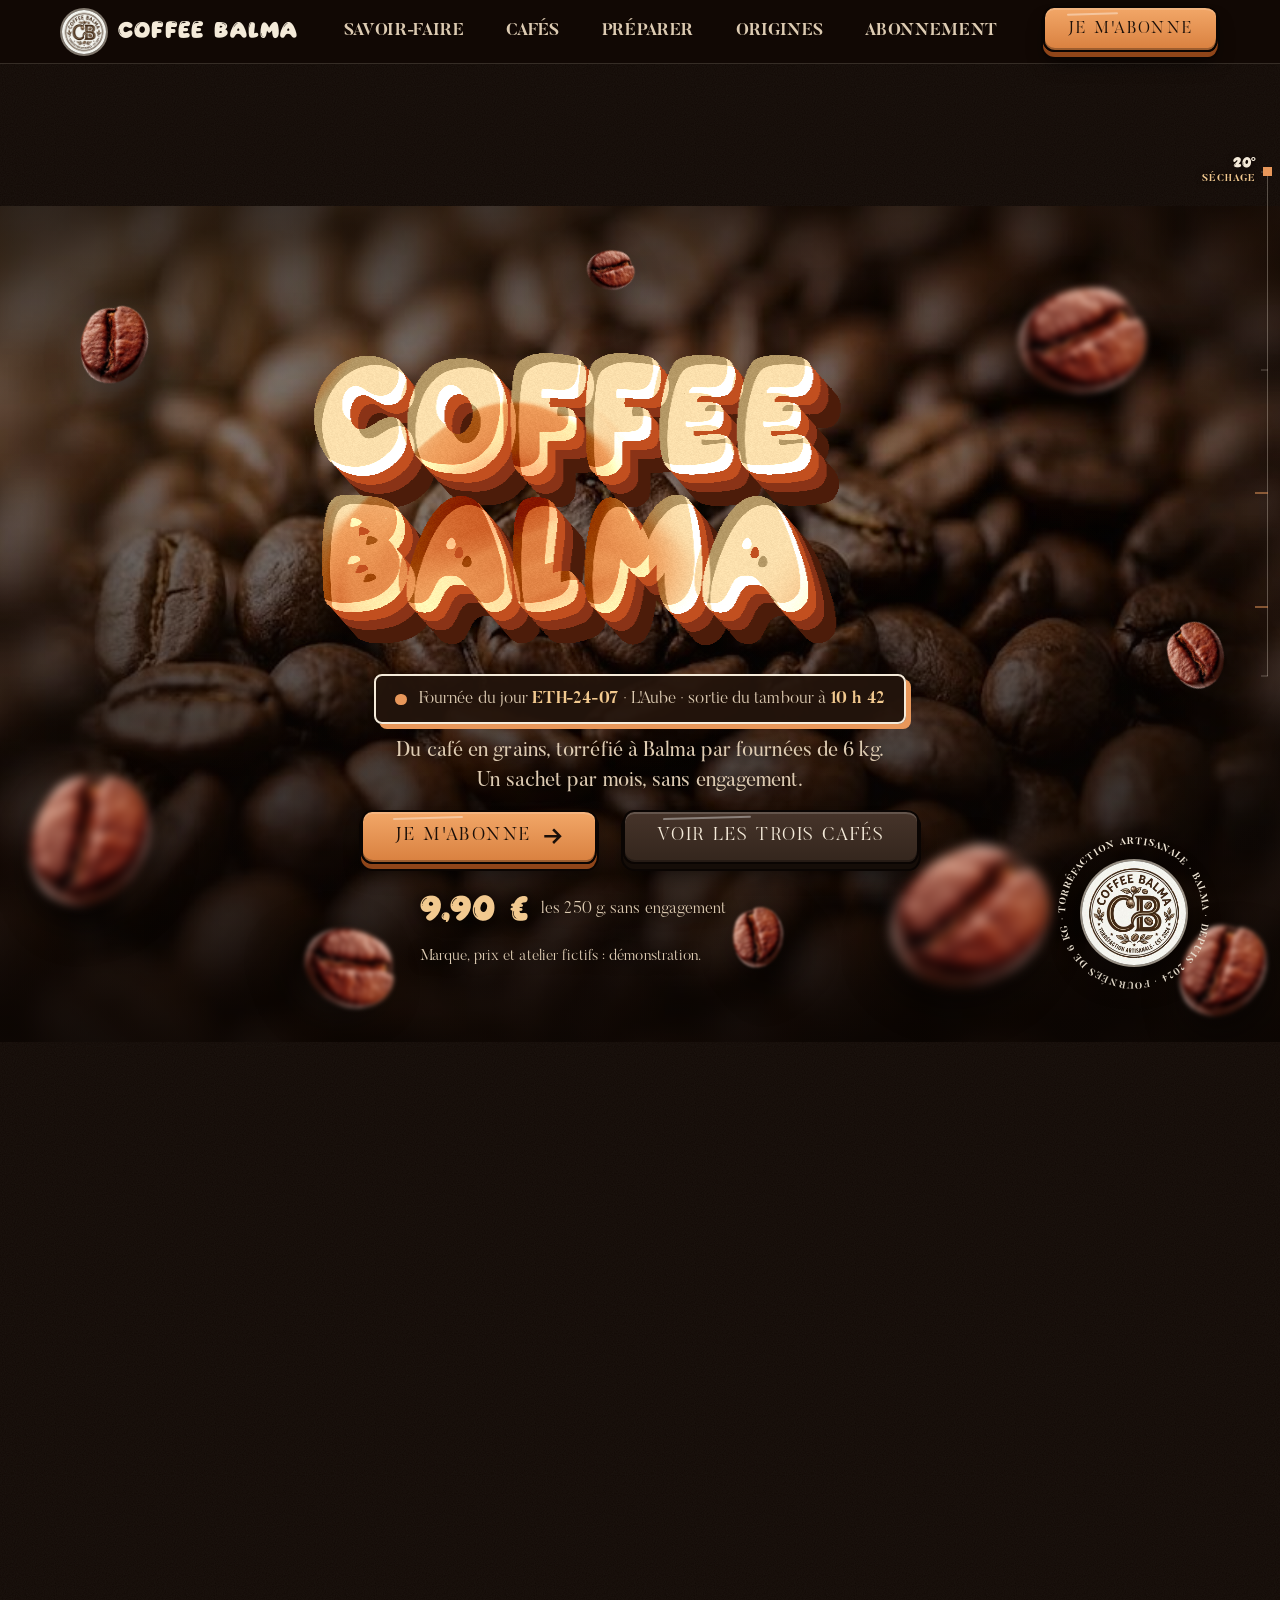
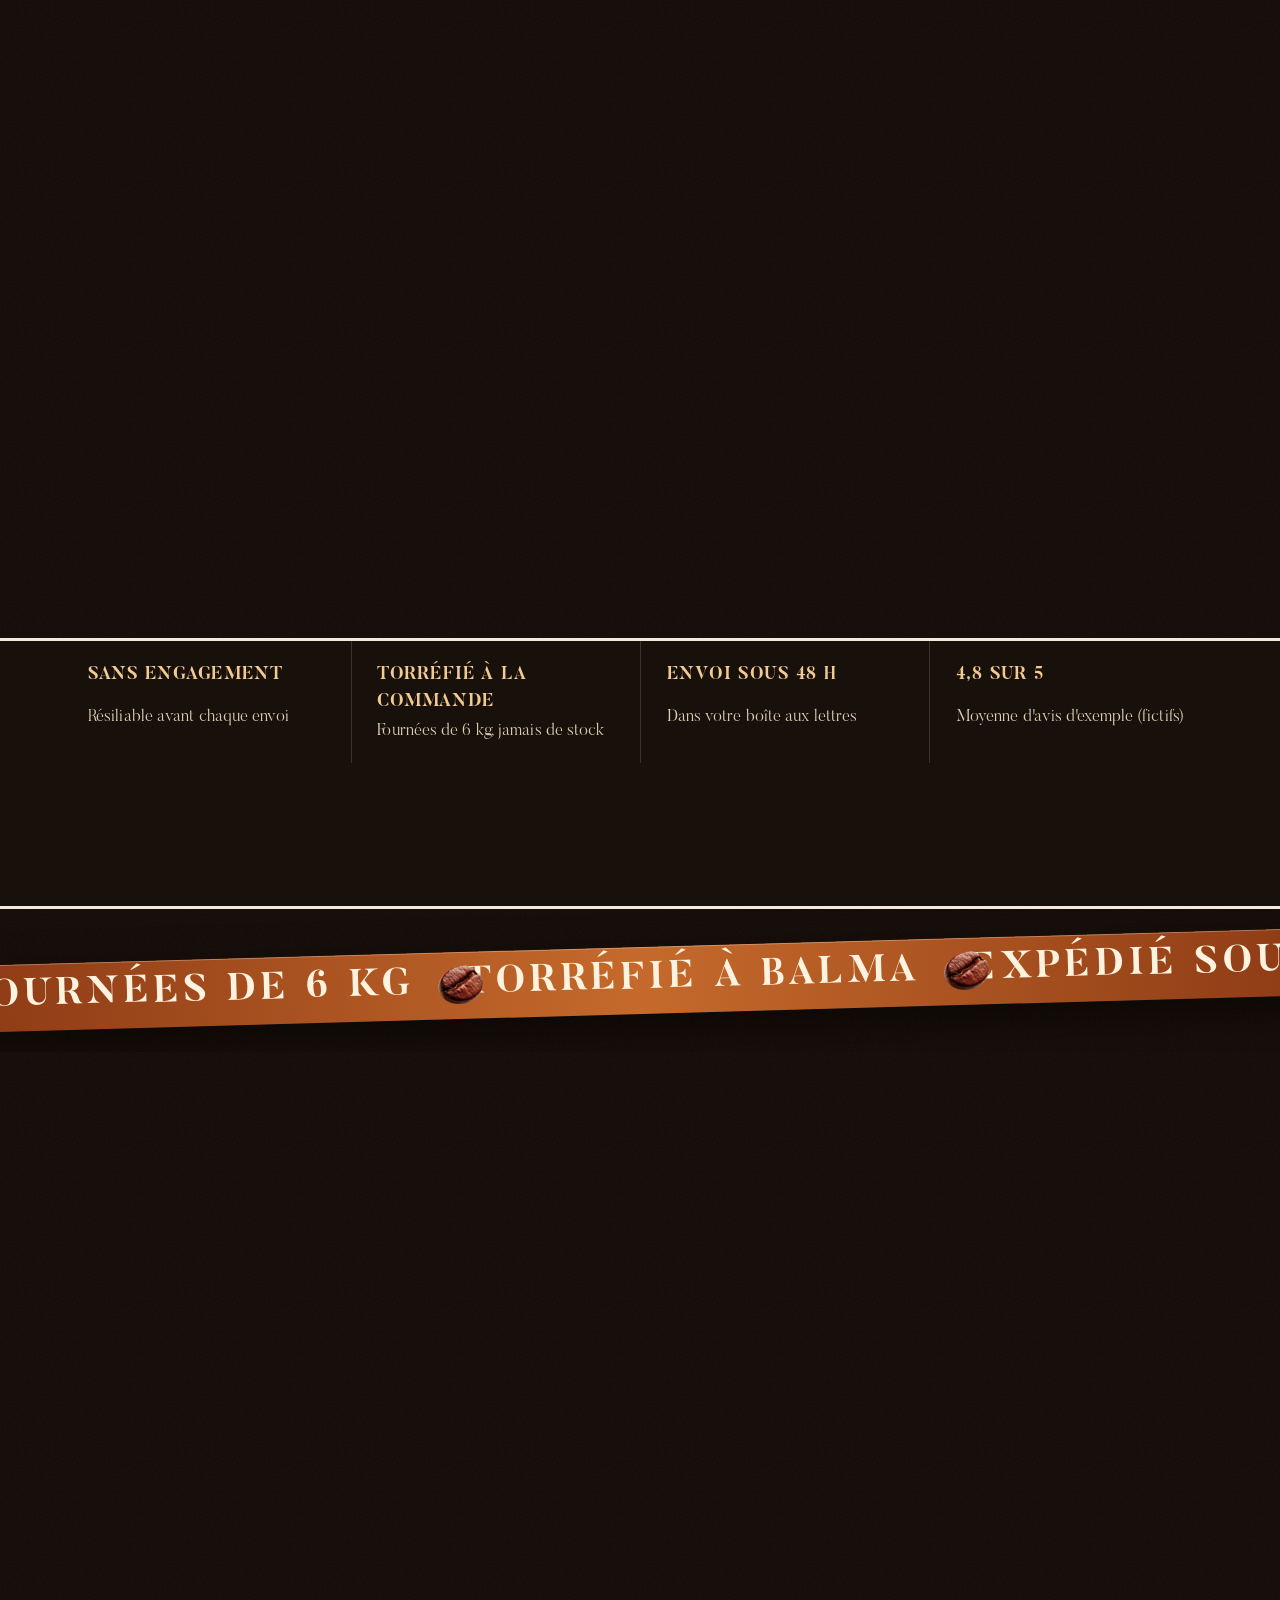
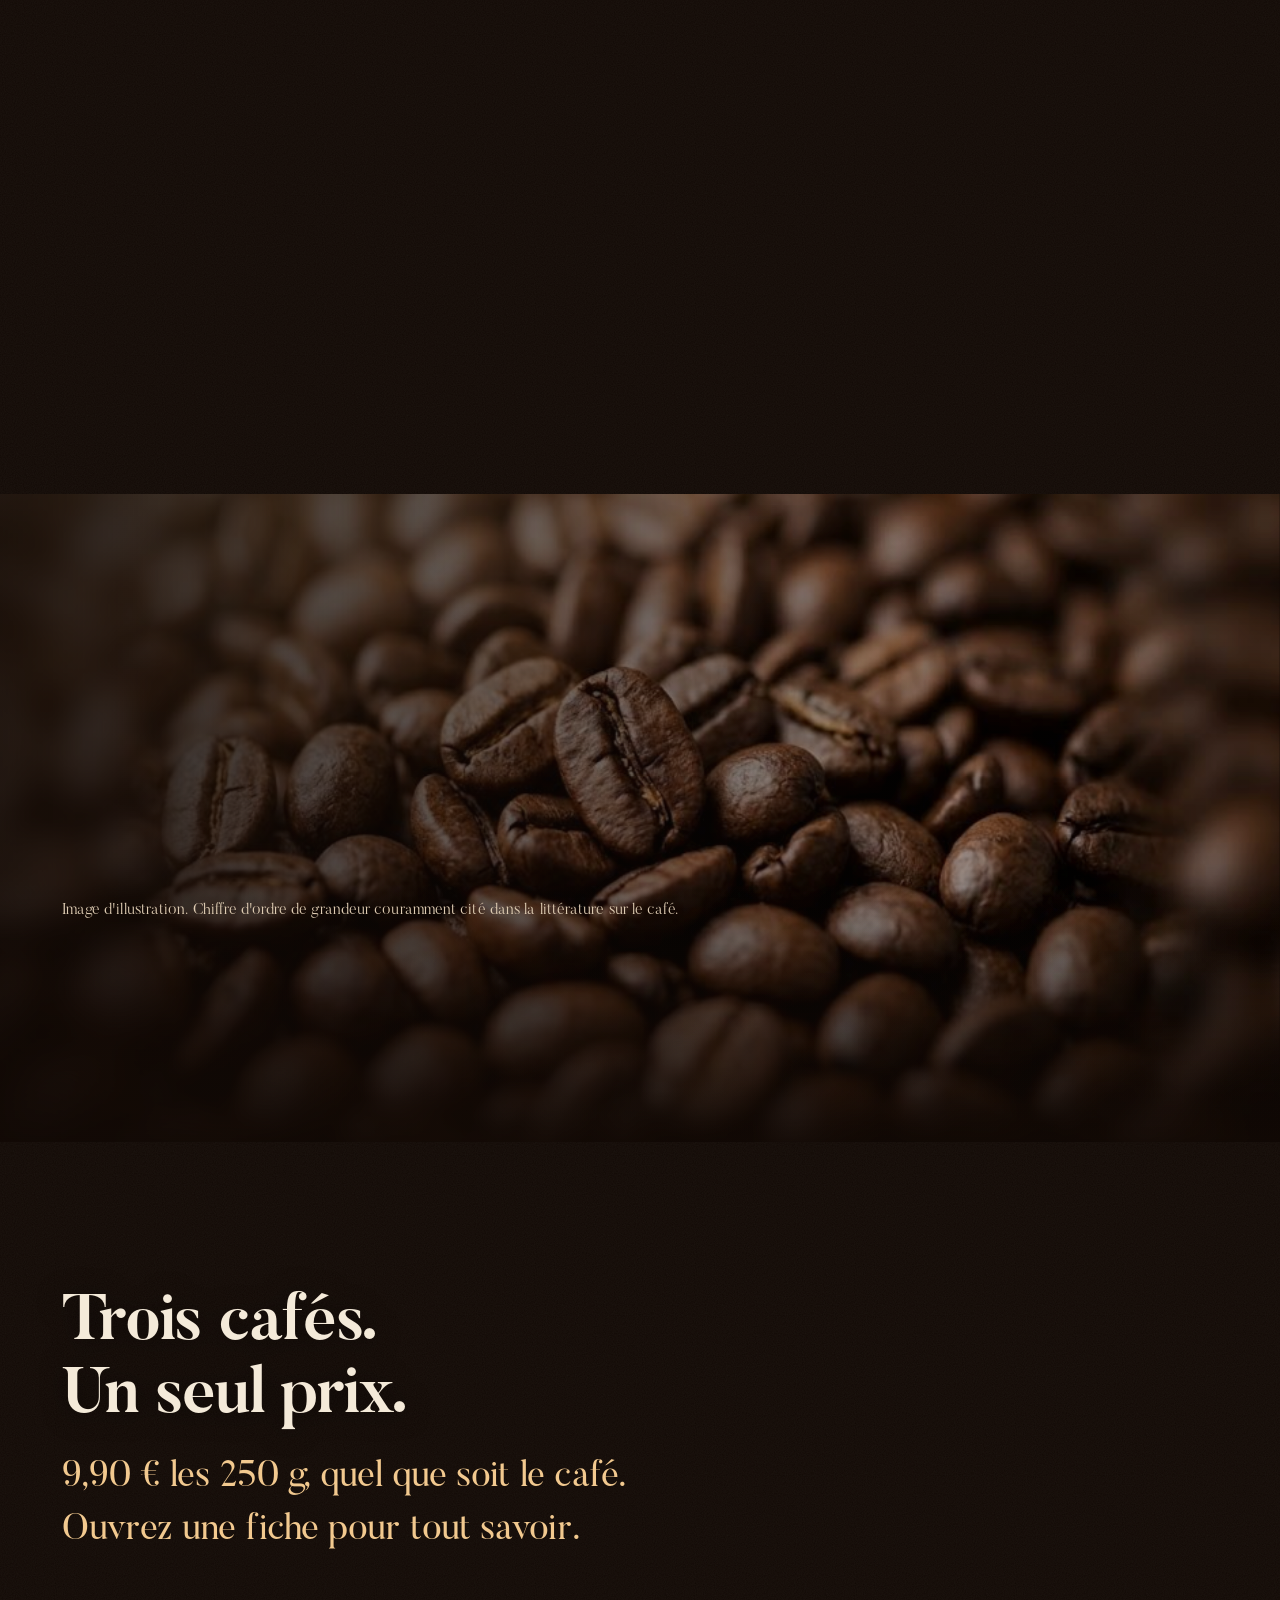
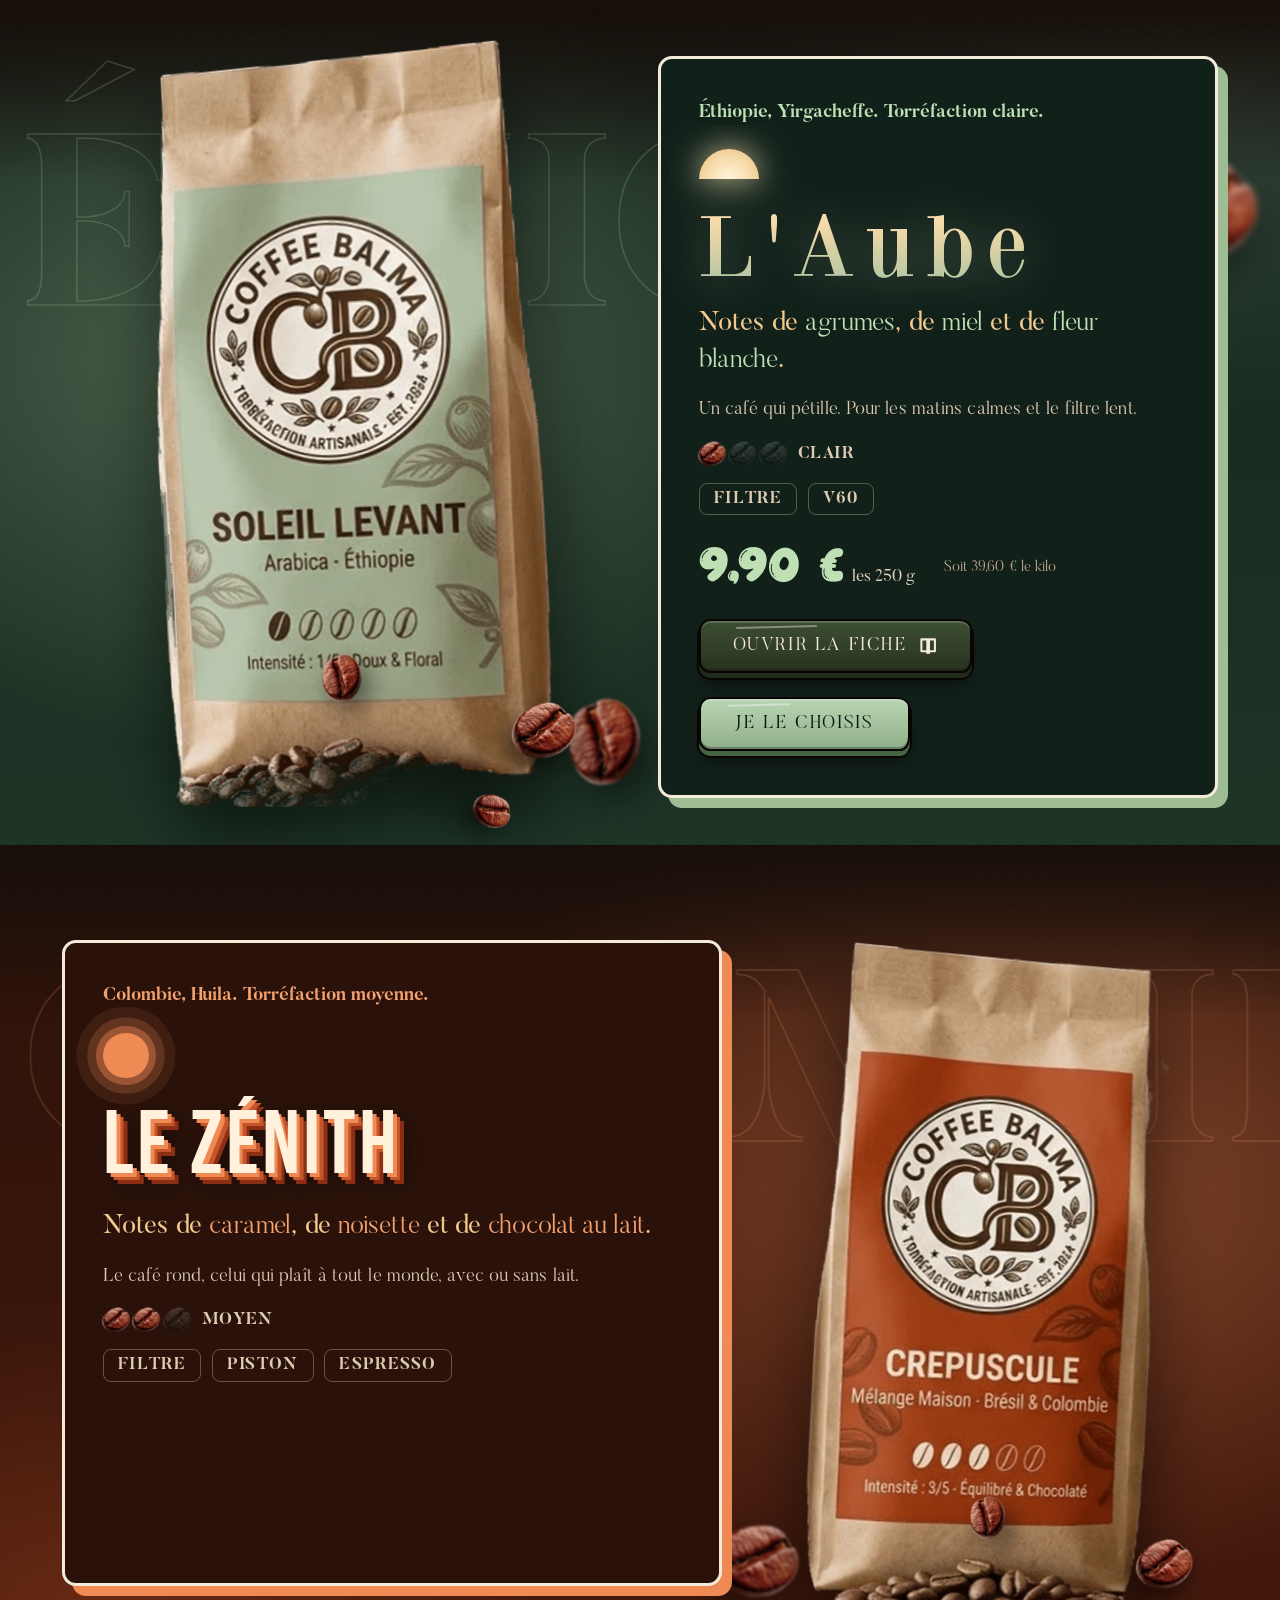
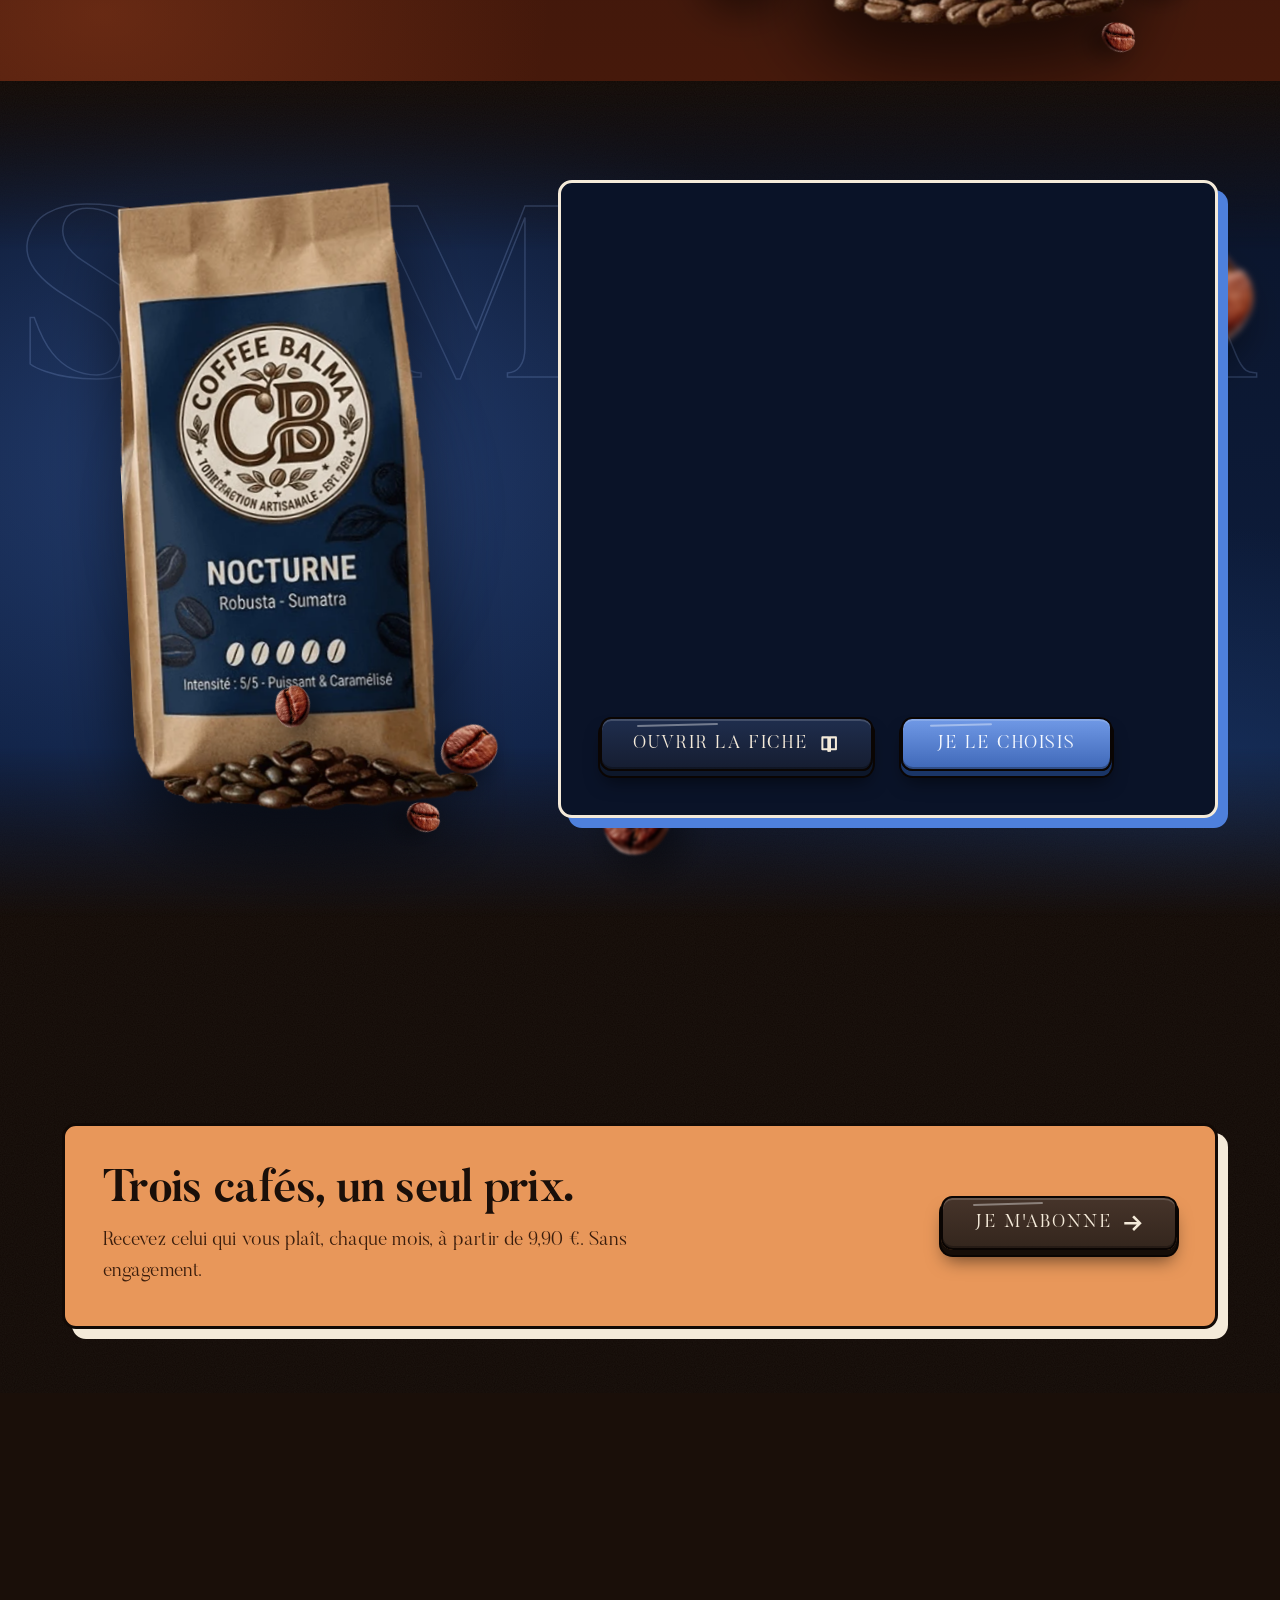
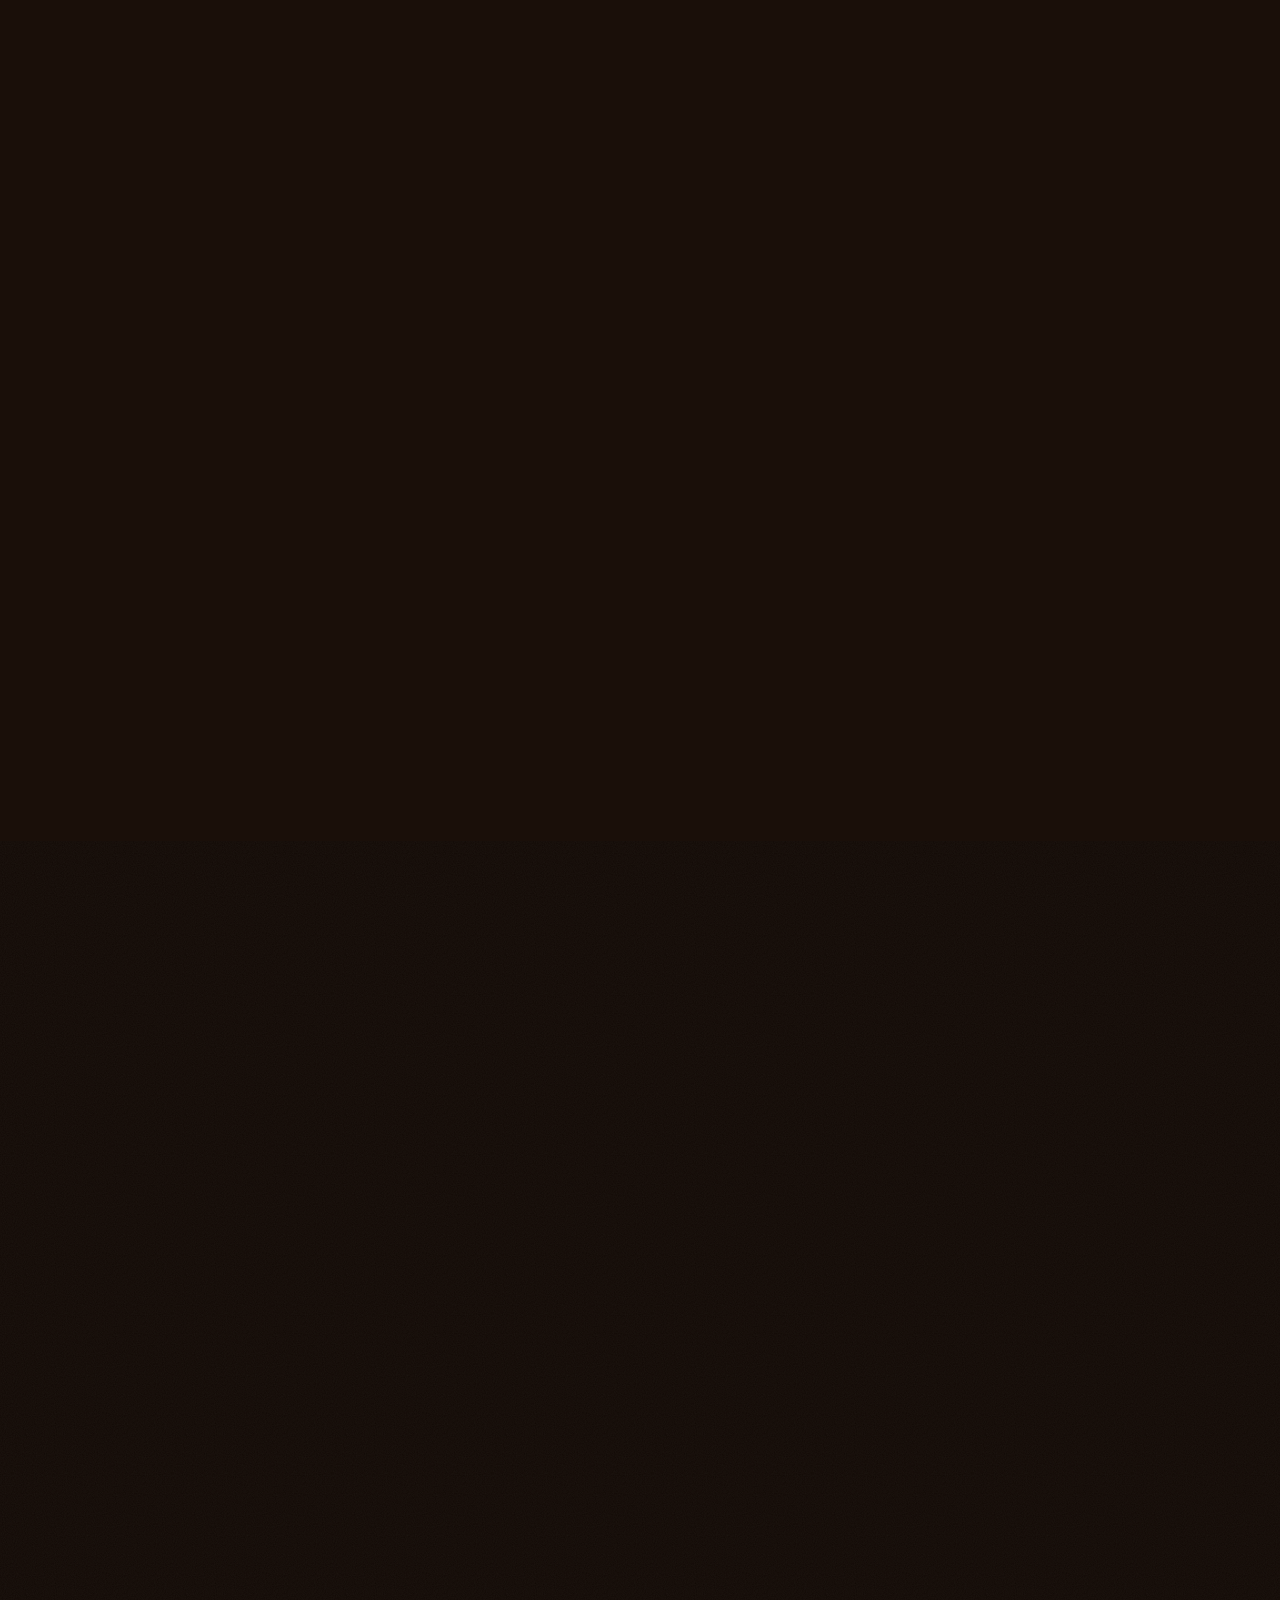
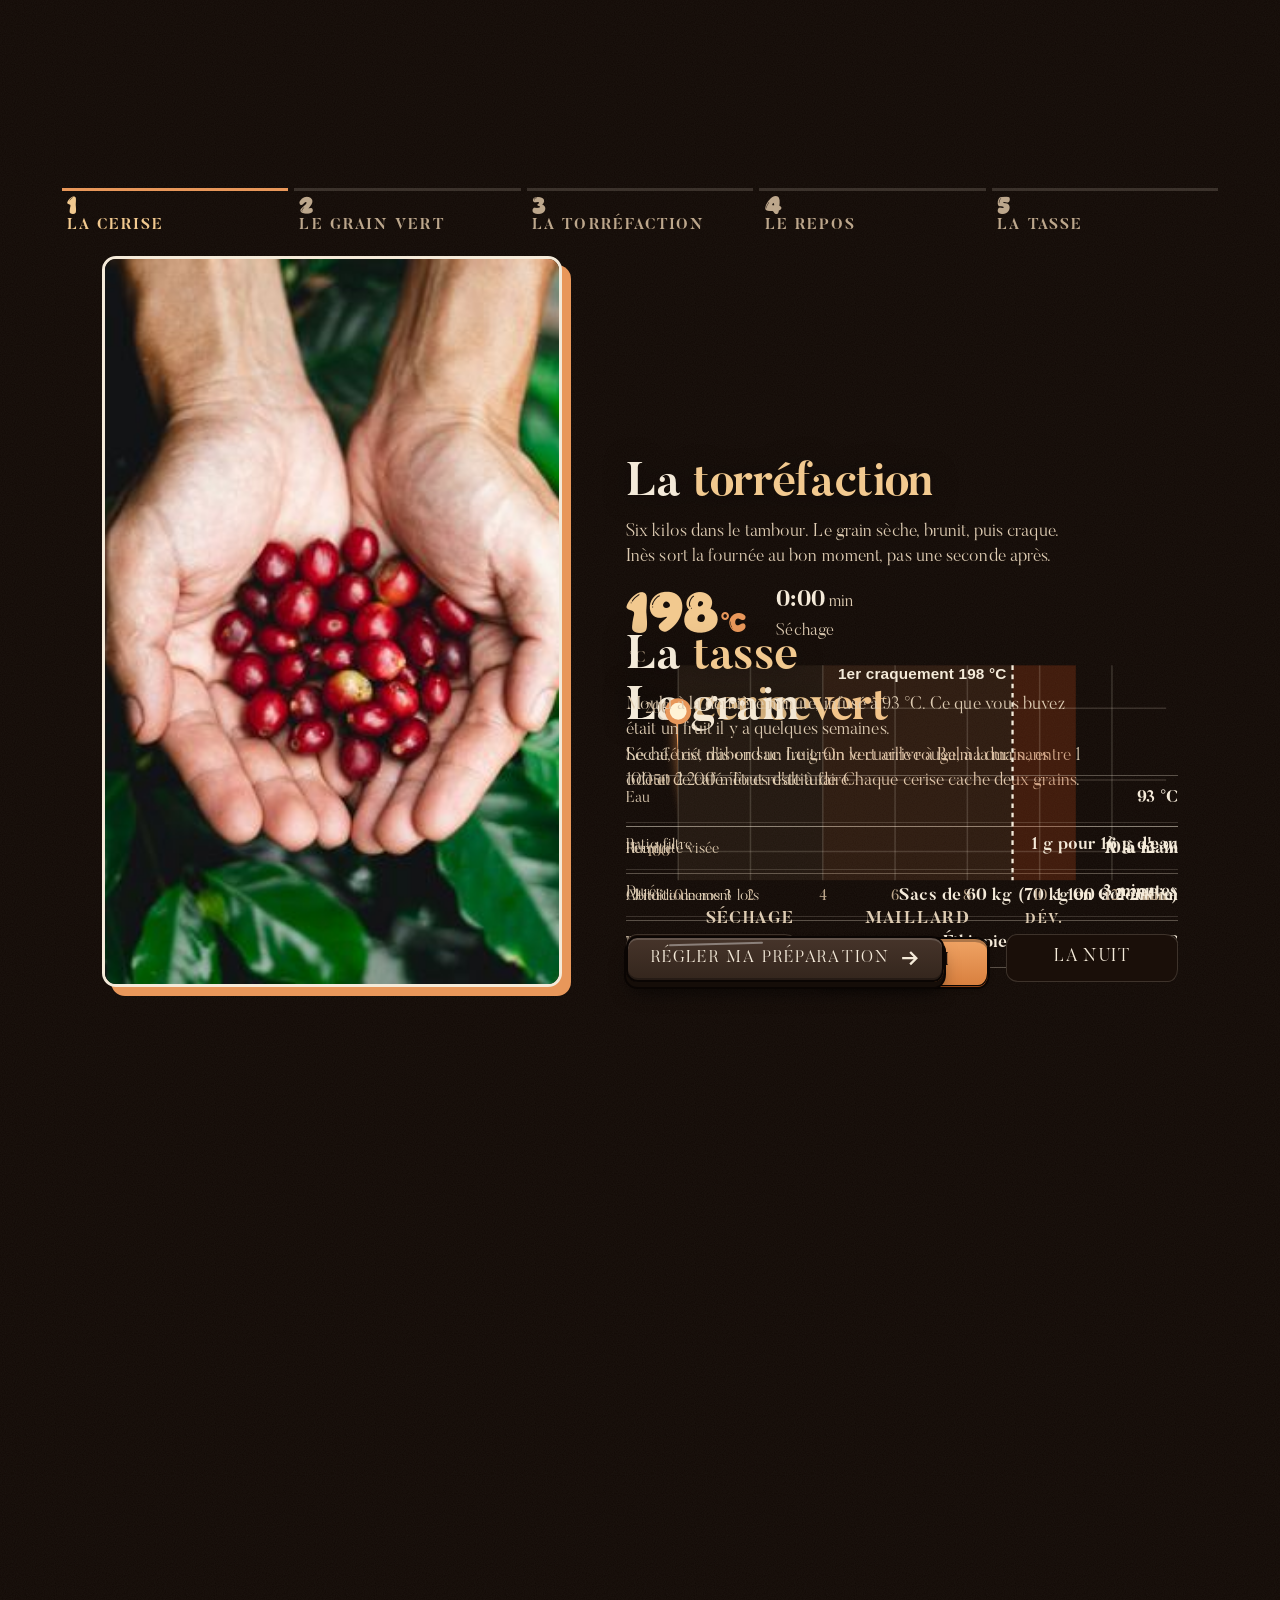
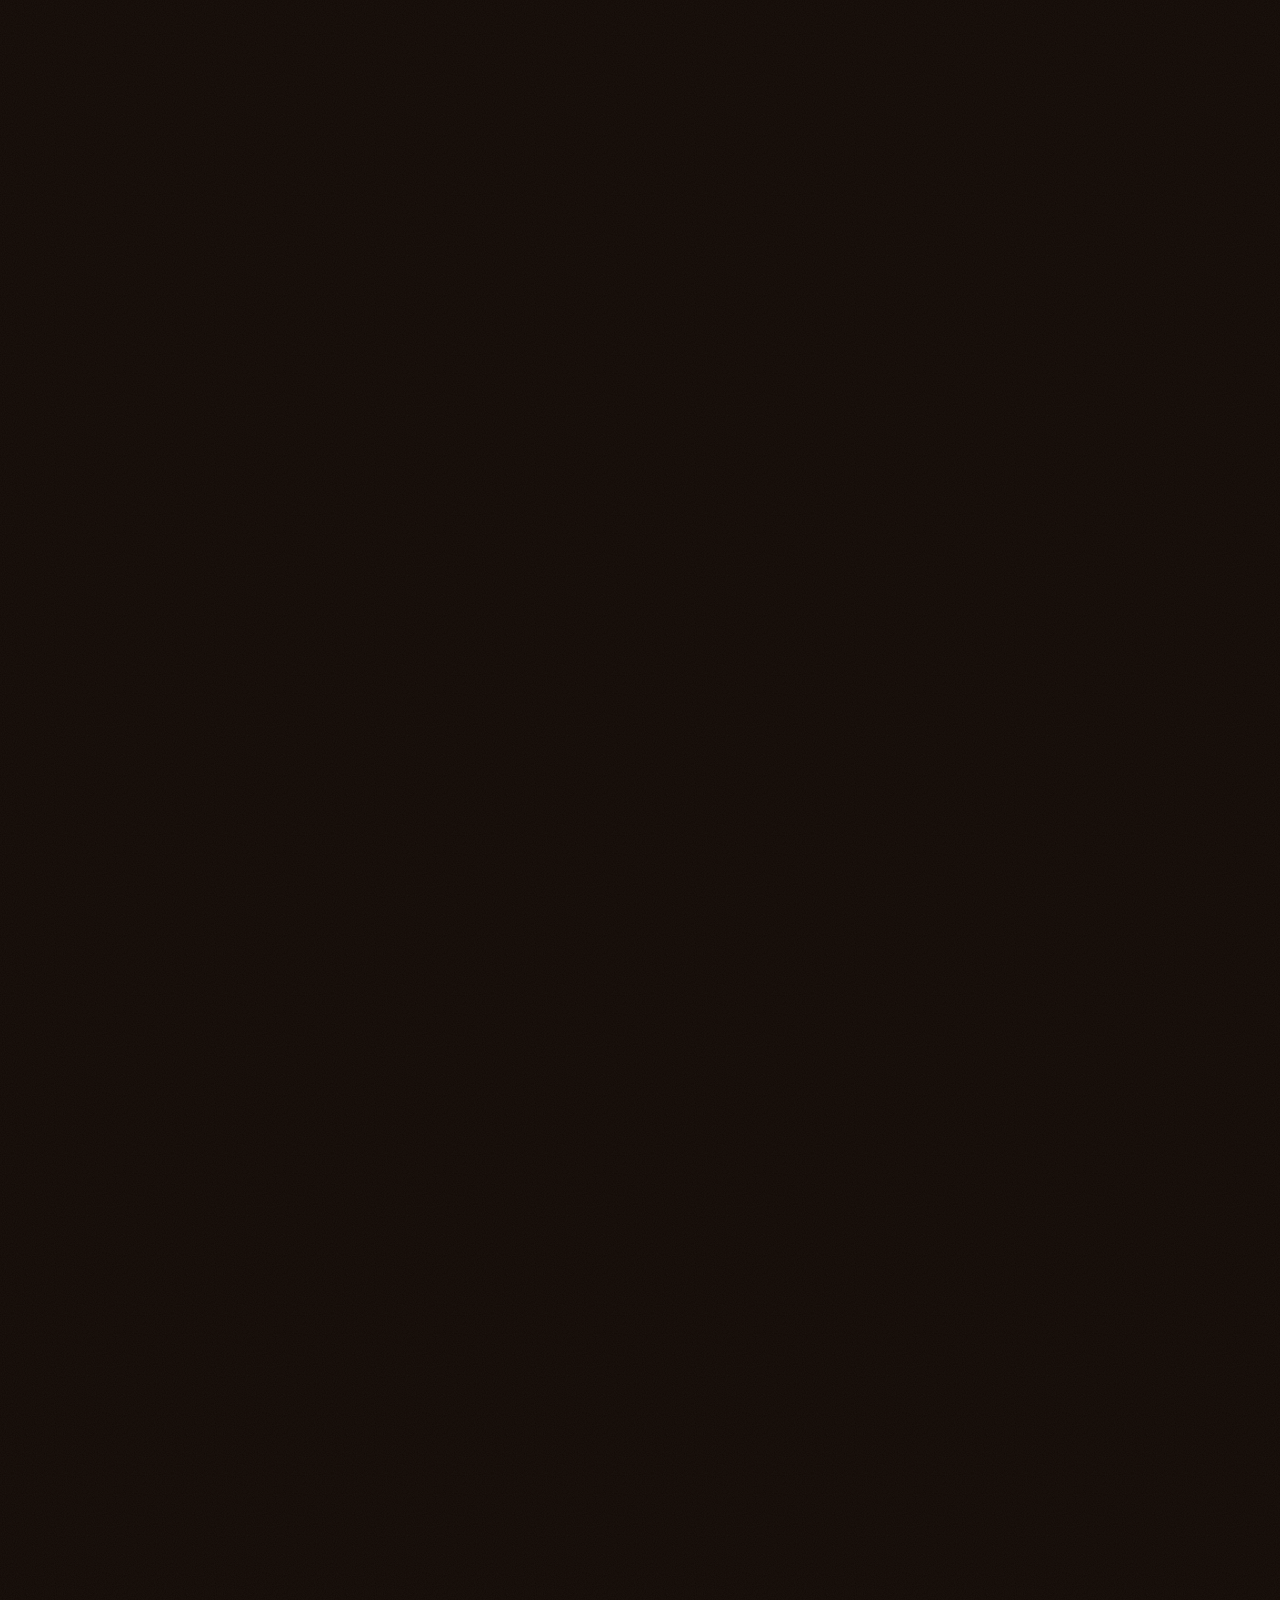
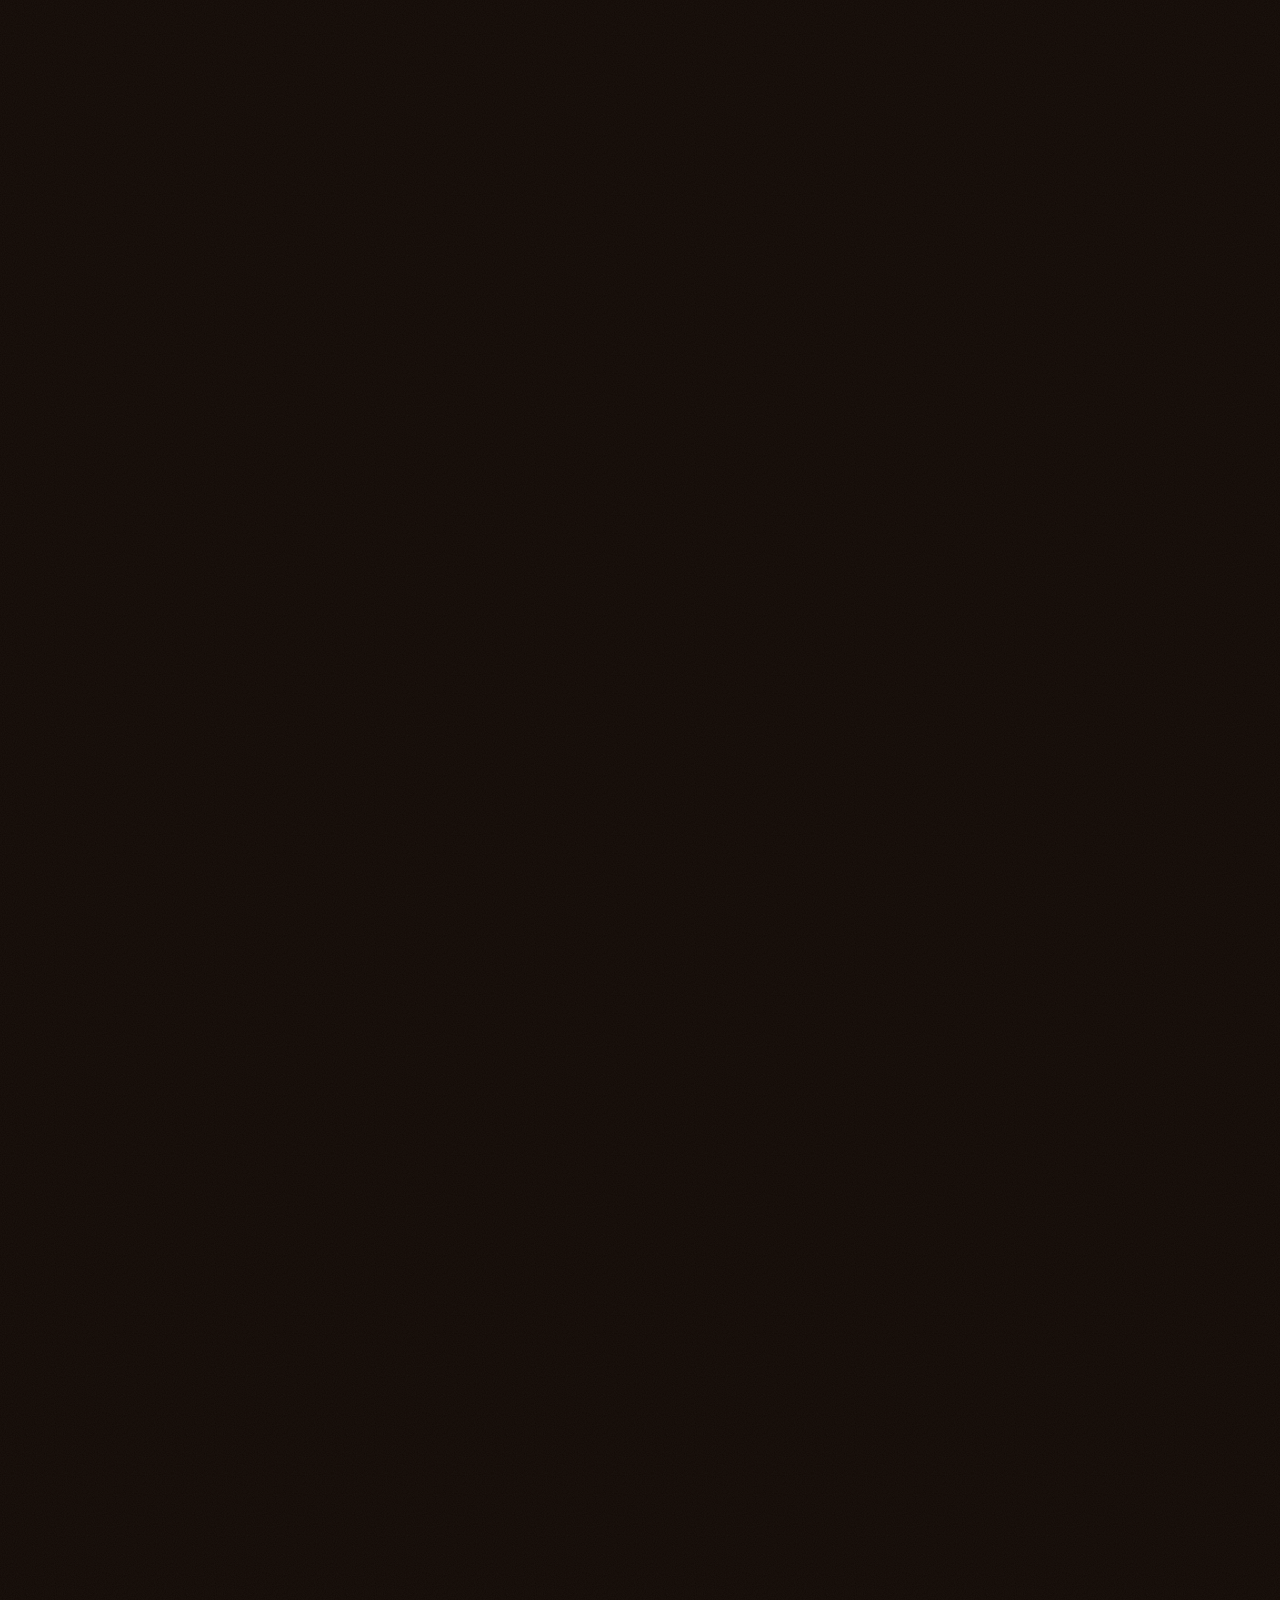
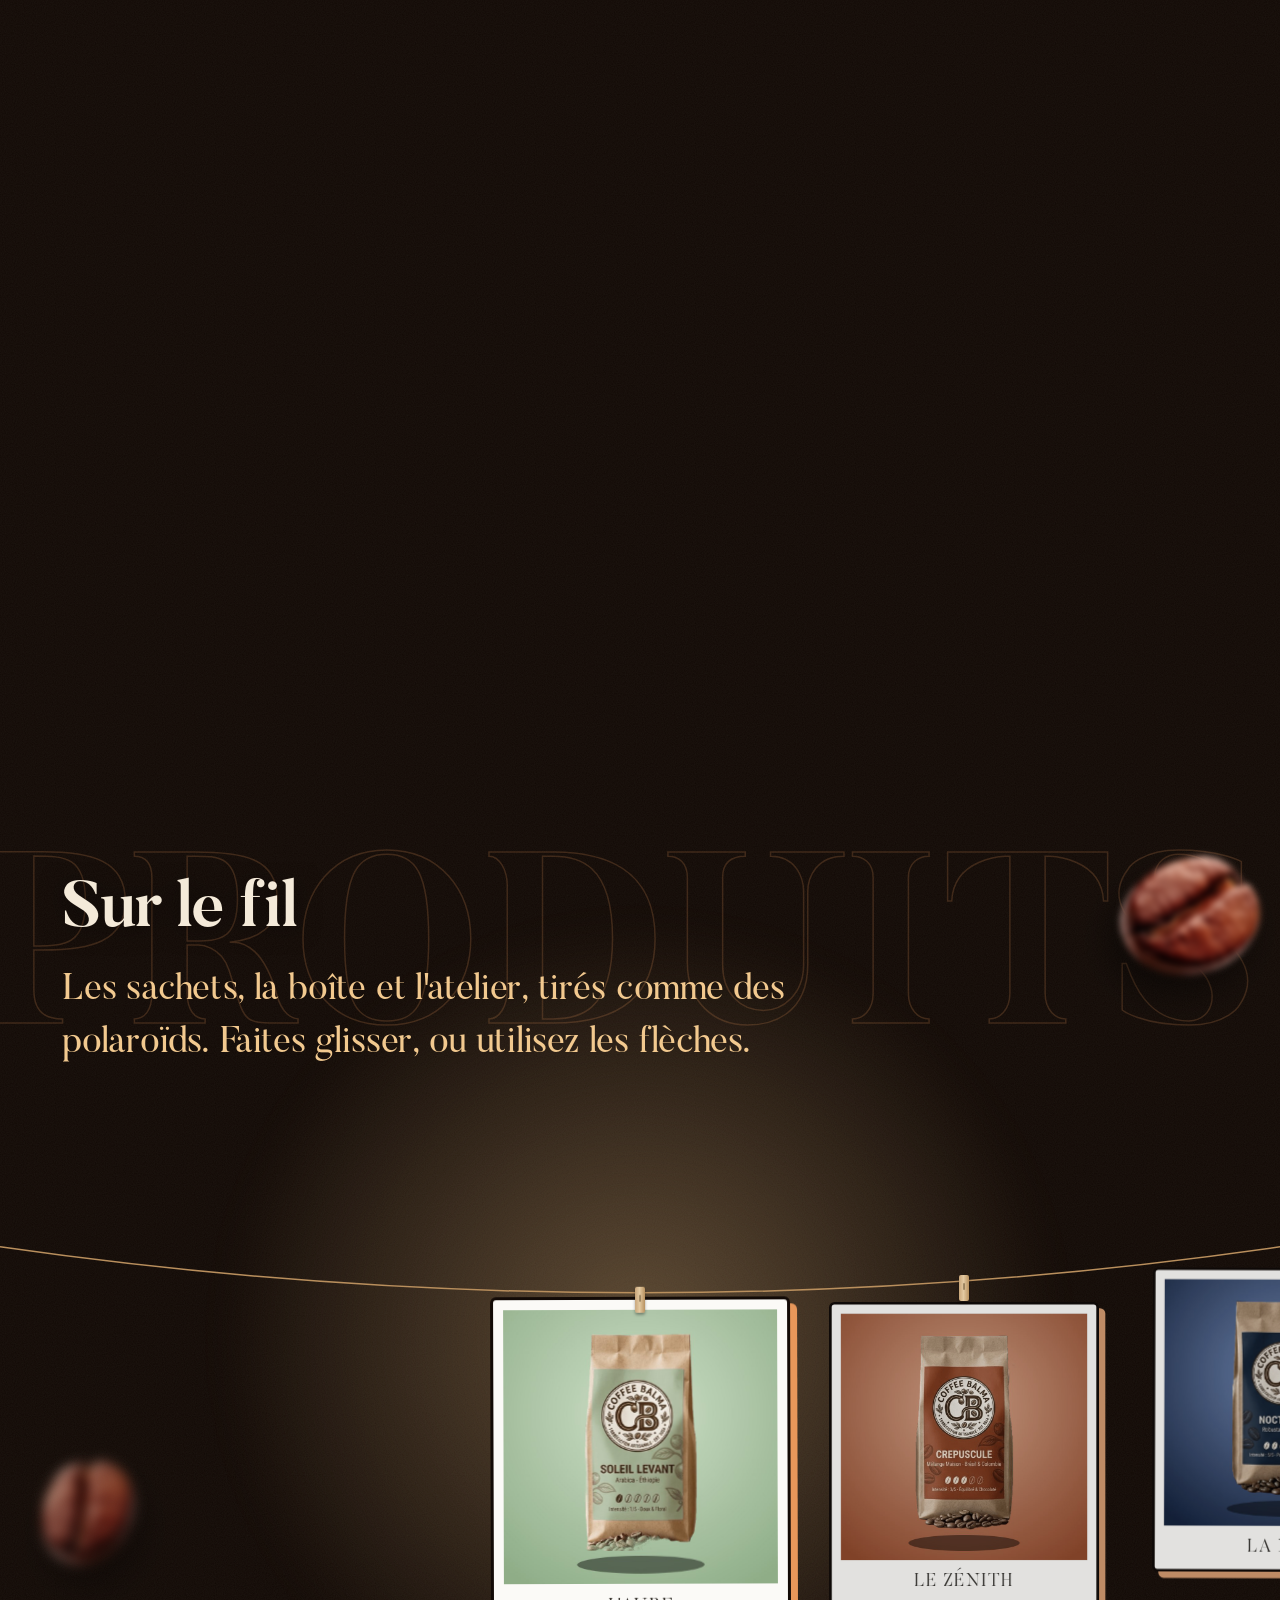
==== commit 47069bf9: "design: refonte du système visuel desktop (typographie, contraste, hero) Deux directions visuelles c" ====
--- a/index.html
+++ b/index.html
@@ -80,7 +80,7 @@
         <a class="btn btn-main" href="abonnement.html" data-wipe>Je m'abonne <svg aria-hidden="true"><use href="#arrow"/></svg></a>
         <a class="btn" href="#cafes">Voir les trois cafés</a>
       </div>
-      <p class="hero-price"><span class="fiction">Marque, prix et atelier fictifs : démonstration.</span></p>
+      <p class="hero-price"><strong>9,90 €</strong><span>les 250 g, sans engagement</span><span class="fiction">Marque, prix et atelier fictifs : démonstration.</span></p>
     </div>
     <div class="badge" id="hero-badge"><svg viewBox="0 0 200 200" aria-hidden="true"><defs><path id="circ" d="M100 100m-82 0a82 82 0 1 1 164 0a82 82 0 1 1-164 0"/></defs><text><textPath href="#circ" textLength="512" lengthAdjust="spacing">Torréfaction artisanale · Balma · depuis 2024 · Fournées de 6 kg ·</textPath></text></svg><img src="images/opt/logo-s.jpg" width="100" height="100" alt="Tampon rond Coffee Balma, torréfaction artisanale, depuis 2024"></div>
     <div class="hero-outro" id="hero-outro">
--- a/assets/site.css
+++ b/assets/site.css
@@ -751,9 +751,9 @@
 /* ===== Typographie : Matcha World en titres majuscules, ombrés ; Simply Olive pour le reste ===== */
 html{font-size:110%}
 body{font-size:1.0625rem;line-height:1.55}
-h1,h2,h3,h4{font-family:var(--f-display);font-weight:700;text-transform:uppercase;letter-spacing:.015em;line-height:1.1;text-shadow:.035em .035em 0 var(--sh1),.07em .07em 0 var(--sh2),.105em .105em 0 var(--sh3),.14em .14em .12em rgba(0,0,0,.45)}
+h1,h2,h3,h4{font-family:var(--f-display);font-weight:700;text-transform:uppercase;letter-spacing:.005em;line-height:1.04;text-shadow:none}
 .h2{font-size:clamp(2.2rem,1.2rem + 3.4vw,4.4rem);line-height:1.08;padding-top:.04em}
-.hero-word{font-size:min(10.5vw,19svh);line-height:.98;text-shadow:.04em .04em 0 var(--sh1),.08em .08em 0 var(--sh2),.12em .12em 0 var(--sh3),.16em .16em .14em rgba(0,0,0,.5)}
+.hero-word{font-size:min(10.5vw,19svh);line-height:.94;letter-spacing:-.02em;text-shadow:0 2px 30px rgba(0,0,0,.55)}
 .hero-word .b{padding-left:1.1em;color:var(--crema)}
 .hero-outro h2{font-size:clamp(2.2rem,1.2rem + 3.6vw,4.6rem);max-width:15ch}
 .bleed h2{font-size:clamp(2.2rem,1rem + 3.8vw,4.8rem);max-width:17ch;line-height:1.1}
@@ -1263,3 +1263,87 @@
 }
 
 @media (max-width:700px){.fb{width:calc(var(--s)*.6)}.fb:nth-child(n+8){display:none}.hero-word .b{padding-left:.5em}}
+
+/* ============================================================
+   REFONTE 2026-11 — cohérence du système visuel (desktop first)
+   ------------------------------------------------------------------
+   Constat : deux directions cohabitaient. Les boutons avaient déjà
+   basculé en plat/éditorial (cuivre, angles vifs), alors que les
+   titres portaient encore une extrusion 3D à 4 couches et que les
+   cartes gardaient des dégradés de verre. Résultat : le site se
+   contredisait et paraissait bricolé.
+   Parti pris : on assume le plat. Typographie éditoriale, cuivre
+   comme seul accent, aucun effet de relief.
+   ============================================================ */
+
+/* 1. Contraste : le texte secondaire était trop clair sur photo */
+:root{--mute:#bda78c;--ink-soft:#ddcbb2}
+
+/* 2. Cartes : plus de verre, un aplat et une ligne. Cohérent avec les boutons */
+.card,.plan,.point,.roast-pick button,.otab,.chip{
+  background:var(--bg-2);
+  -webkit-backdrop-filter:none;backdrop-filter:none;
+  box-shadow:none;
+  border:1px solid var(--line)
+}
+.card:hover,.plan:hover{border-color:var(--line-s)}
+
+/* 3. Rythme vertical : une seule échelle d'espacement */
+main>section{padding-block:var(--section)}
+main>section+section{padding-top:0}
+
+/* 4. Hero : le vide avant le message était trop grand.
+   On resserre, et on remonte le prix dans le premier écran. */
+.hero-intro{gap:clamp(.55rem,1.4svh,.95rem);padding-bottom:clamp(1.5rem,4svh,2.5rem)}
+.hero-word{max-width:14ch}
+.hero-tag{max-width:38ch;font-size:clamp(1rem,.92rem + .35vw,1.2rem);color:var(--ink-soft)}
+.hero-price{order:2;display:flex;align-items:center;gap:.75rem;flex-wrap:wrap;margin-top:.35rem}
+.hero-price strong{font-family:var(--f-display);font-size:clamp(1.4rem,1.1rem + 1vw,2rem);color:var(--crema);letter-spacing:.01em}
+
+/* 5. Titres de section : un seul niveau de hiérarchie lisible */
+.h2,.bleed h2{letter-spacing:-.01em}
+.story h2,.bleed h2,.h2{text-wrap:balance}
+
+/* 6. Accessibilité : un état de focus visible partout */
+a:focus-visible,button:focus-visible,summary:focus-visible,input:focus-visible,select:focus-visible{
+  outline:2px solid var(--copper);outline-offset:3px;border-radius:0
+}
+
+/* 7. États de survol cohérents sur les liens de navigation */
+.nav-d a,.menu-pop a{position:relative;transition:color .2s}
+.nav-d a:hover,.menu-pop a:hover{color:var(--crema)}
+
+/* 8. Le bandeau d'engagements : séparateurs discrets plutôt que des boîtes */
+.assure ul{gap:0}
+.assure li+li{border-left:1px solid var(--line);padding-left:clamp(1rem,2vw,2rem)}
+
+/* ------------------------------------------------------------
+   REFONTE 2026-11 (2/2) — la typographie
+   La police d'affichage MatchaWorld a un relief 3D dessiné DANS
+   les lettres : aucune ombre CSS ne peut l'enlever. C'est elle
+   qui donne l'effet « WordArt » daté, pas le text-shadow.
+   On passe donc les titres sur Butler, la serif déjà chargée :
+   même famille artisanale, mais éditoriale et intemporelle.
+   ------------------------------------------------------------ */
+h1,h2,h3,h4,.hero-word,.h2,.foot-word{
+  font-family:var(--f-sans);
+  font-weight:700;
+  letter-spacing:-.015em;
+  text-transform:none
+}
+.hero-word{
+  font-size:min(11vw,17svh);
+  line-height:.92;
+  letter-spacing:-.035em;
+  text-shadow:0 4px 40px rgba(0,0,0,.6)
+}
+.hero-word .b{color:var(--crema);font-style:italic;padding-left:.35em}
+.bleed h2,.hero-outro h2,.story h2,.h2{text-transform:none;letter-spacing:-.02em}
+
+/* Le premier écran doit dire quoi, combien, et où cliquer,
+   sans attendre la fin de l'animation de scroll. */
+.motion .hero-word .w>span{transform:none!important;opacity:1!important}
+.hero-intro{opacity:1!important}
+.hero-lot{color:var(--ink-soft)}
+.hero-lot b{color:var(--crema)}
+.hero-tag{color:var(--ink-soft)}
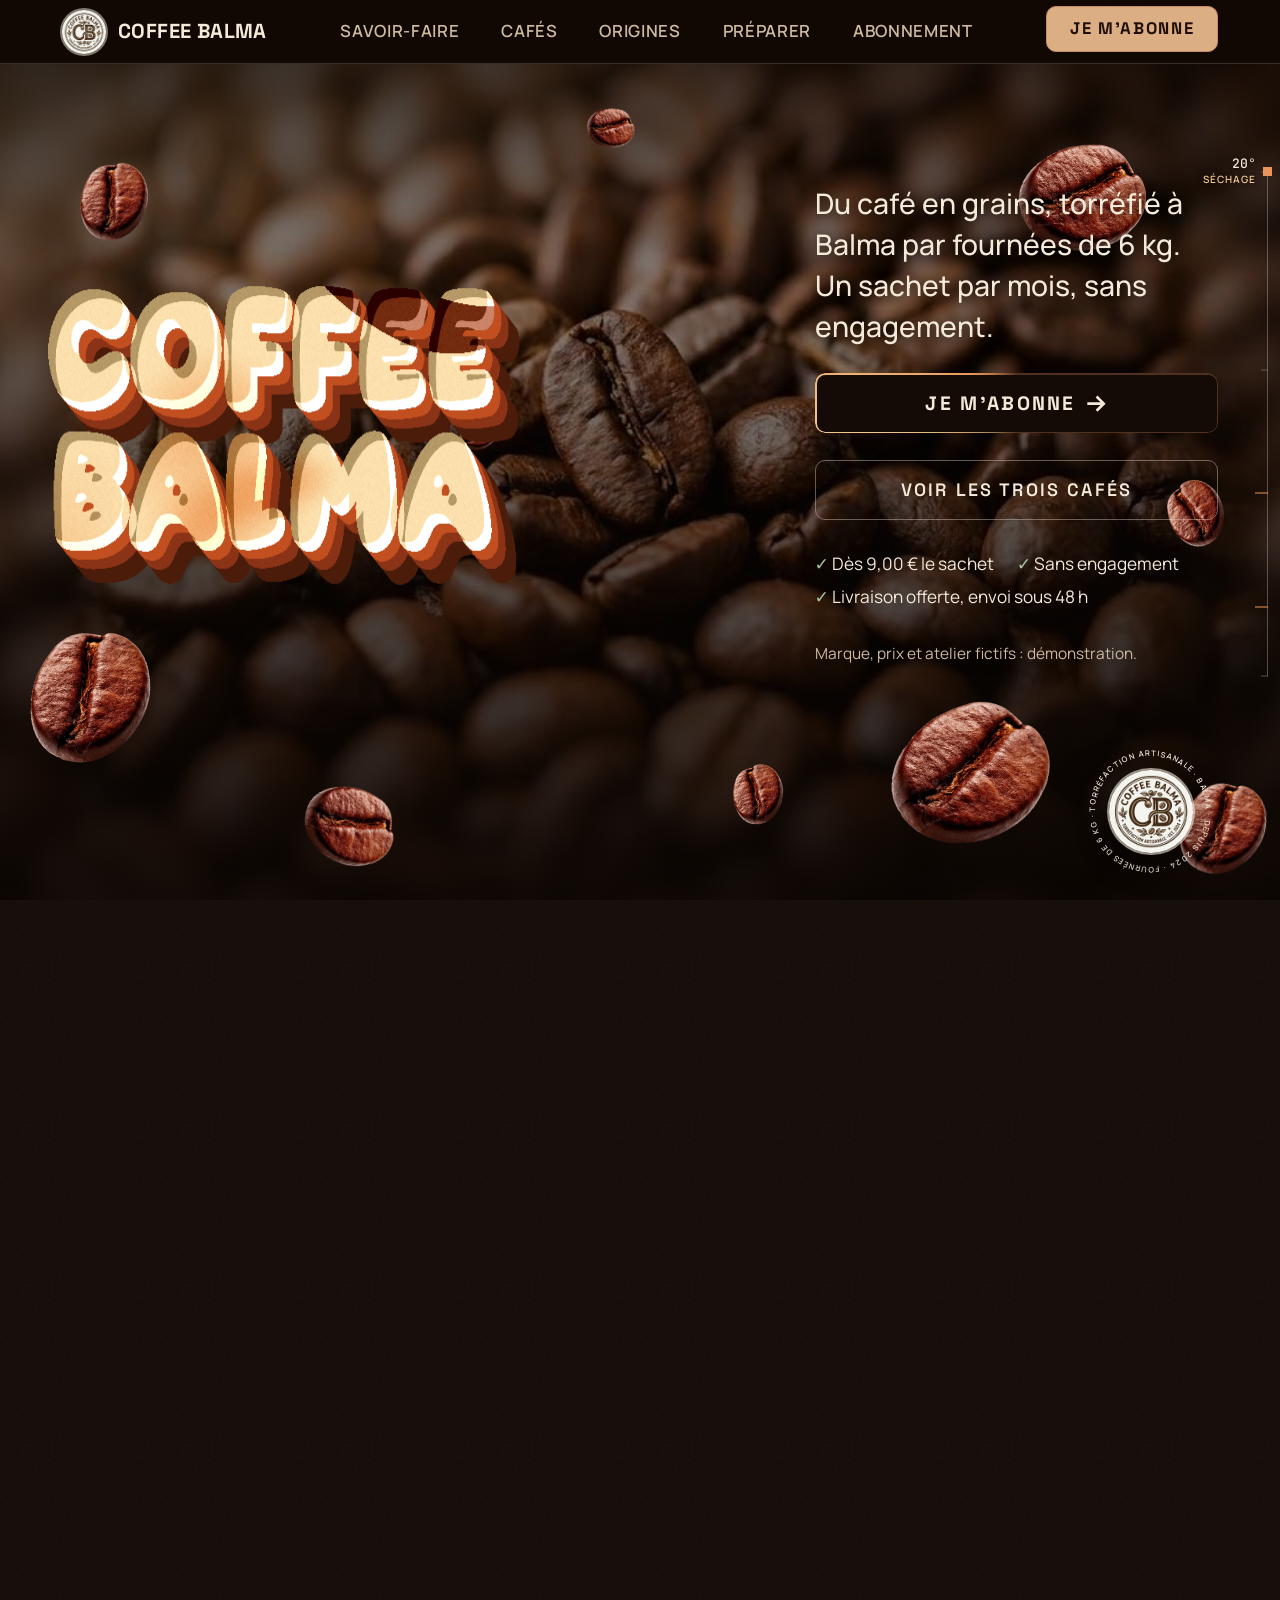
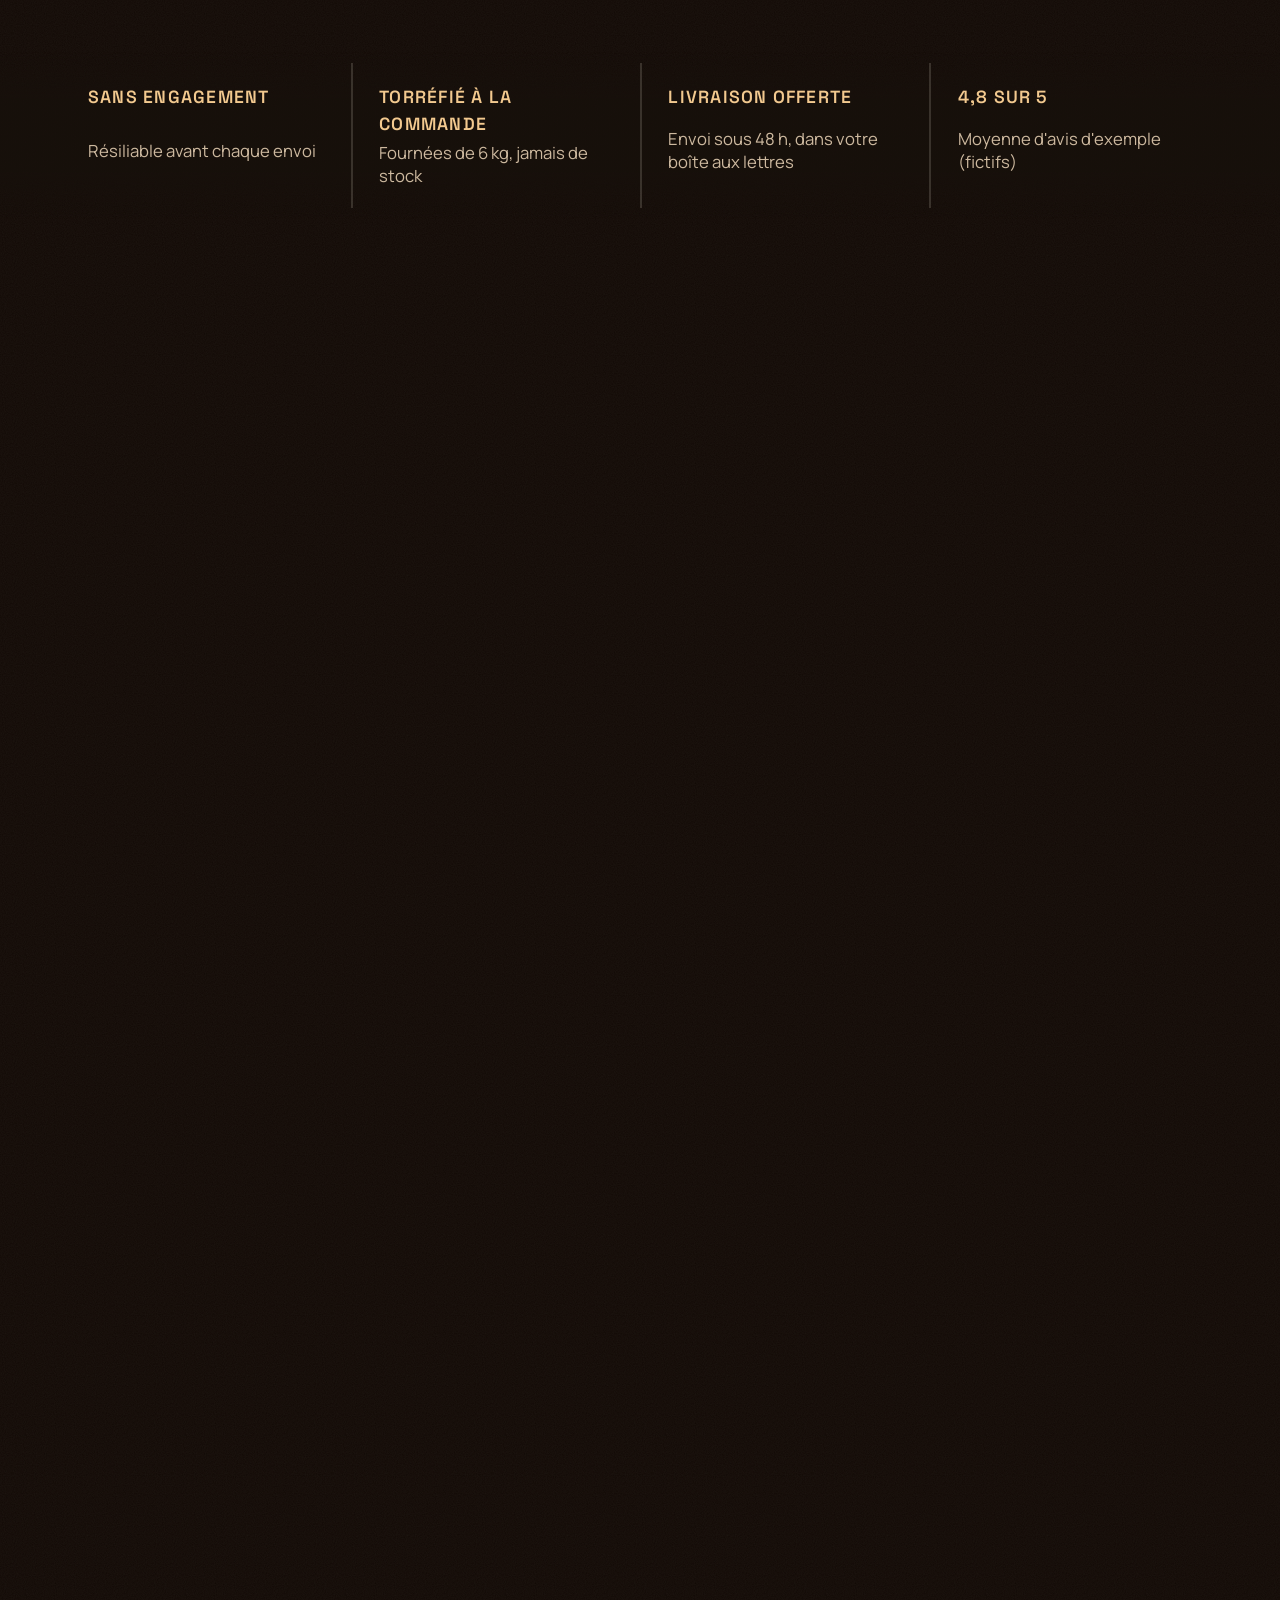
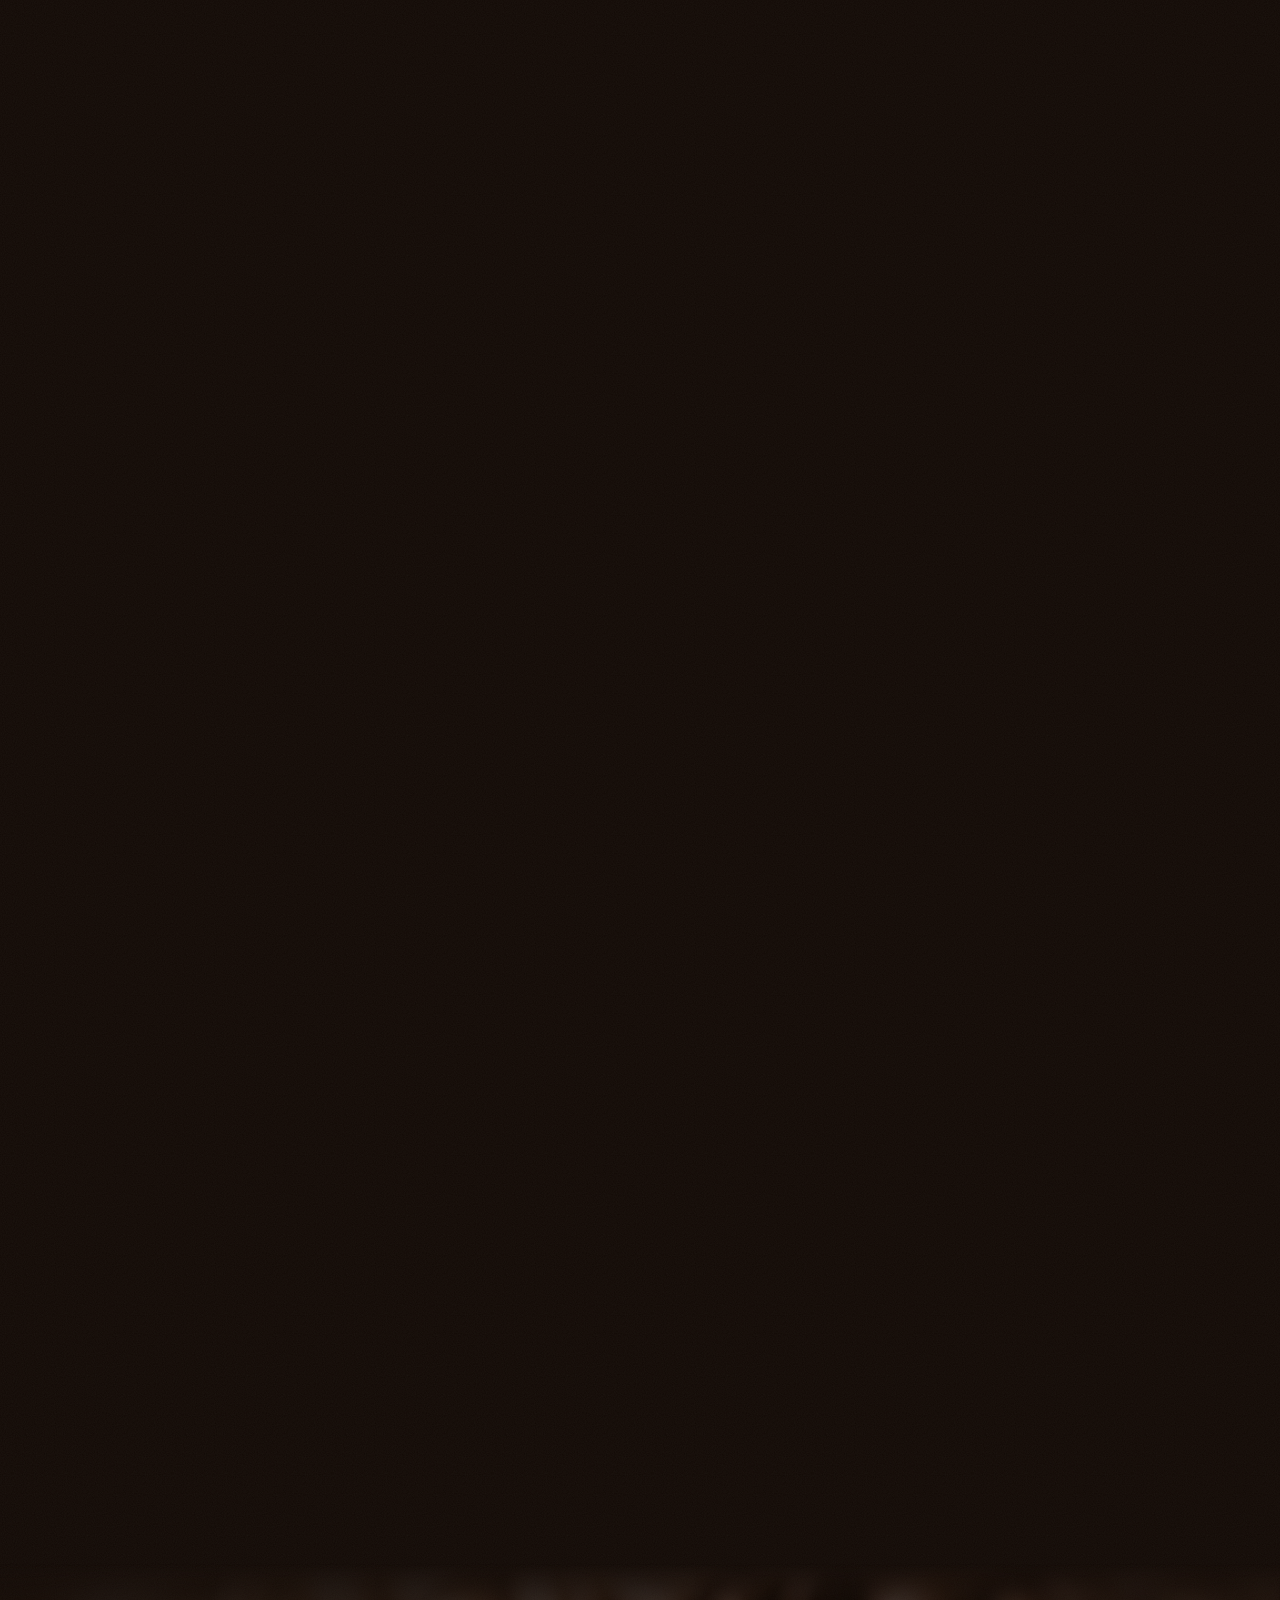
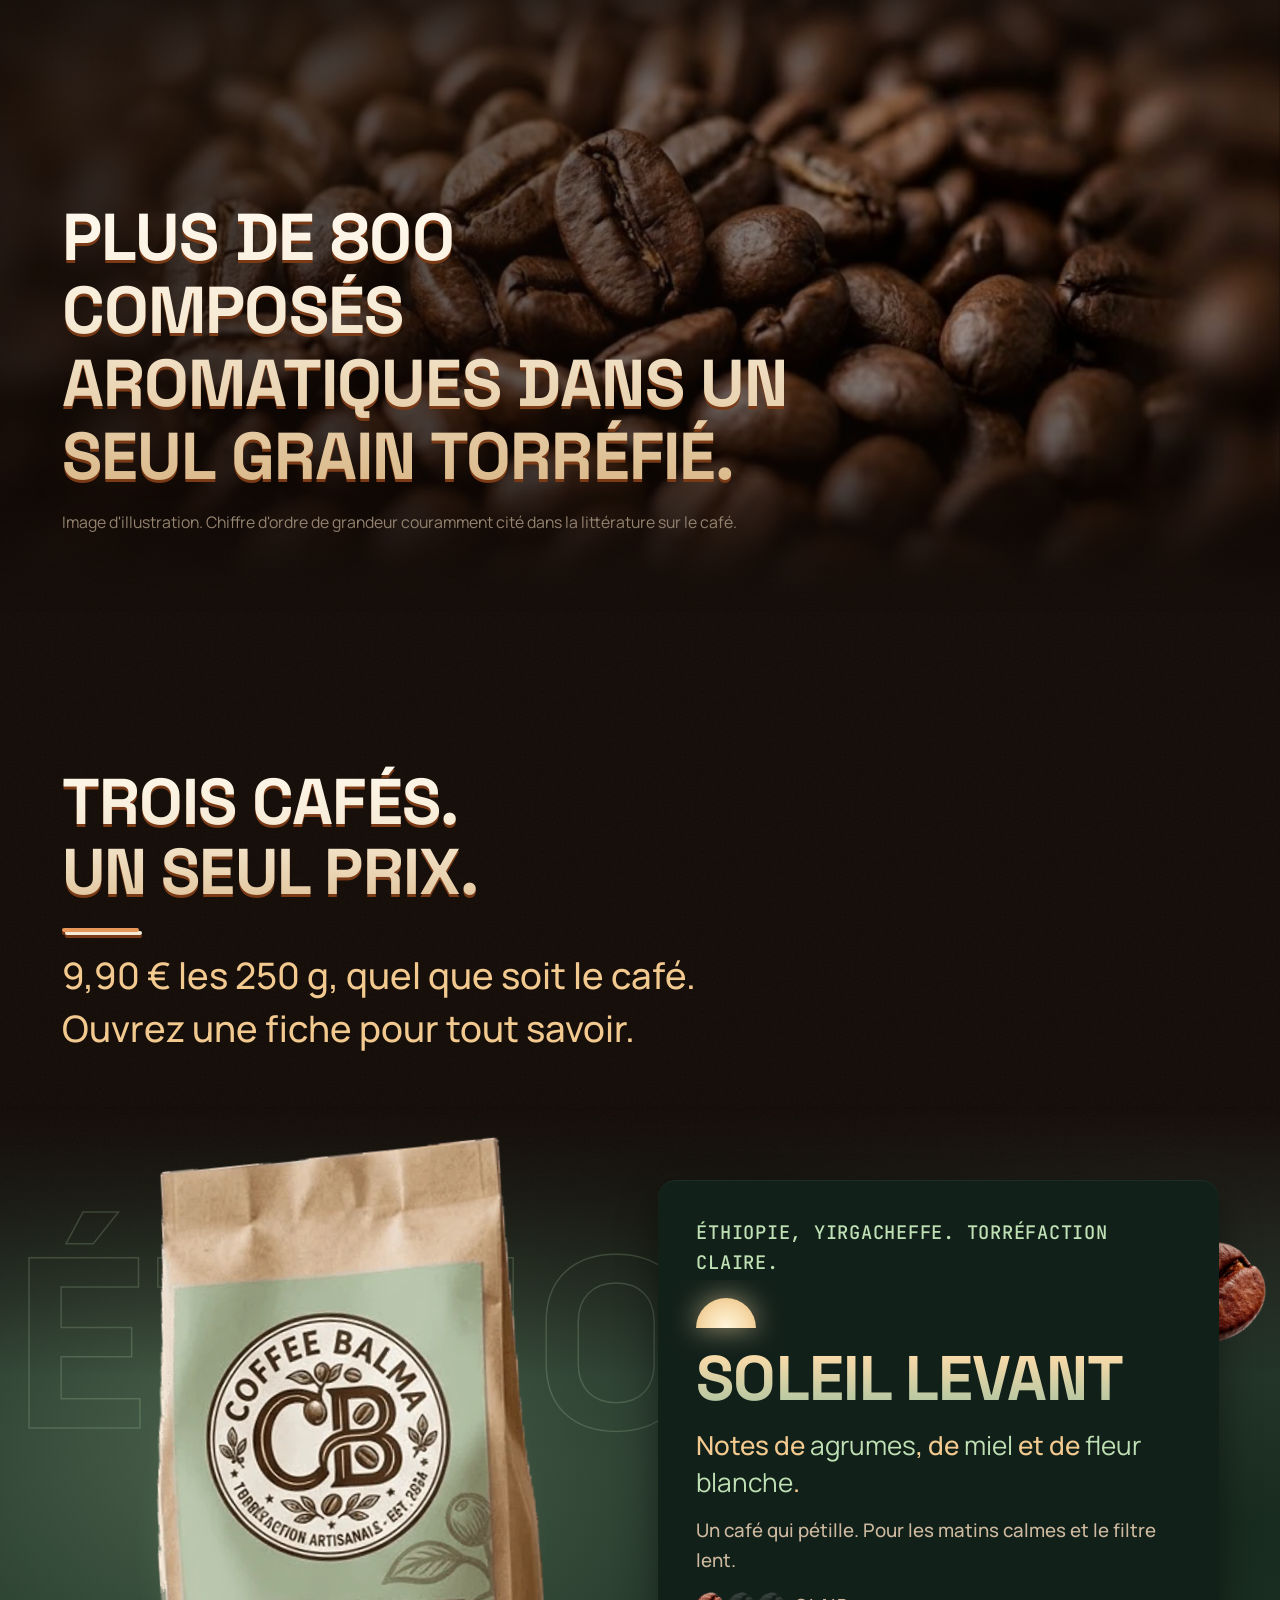
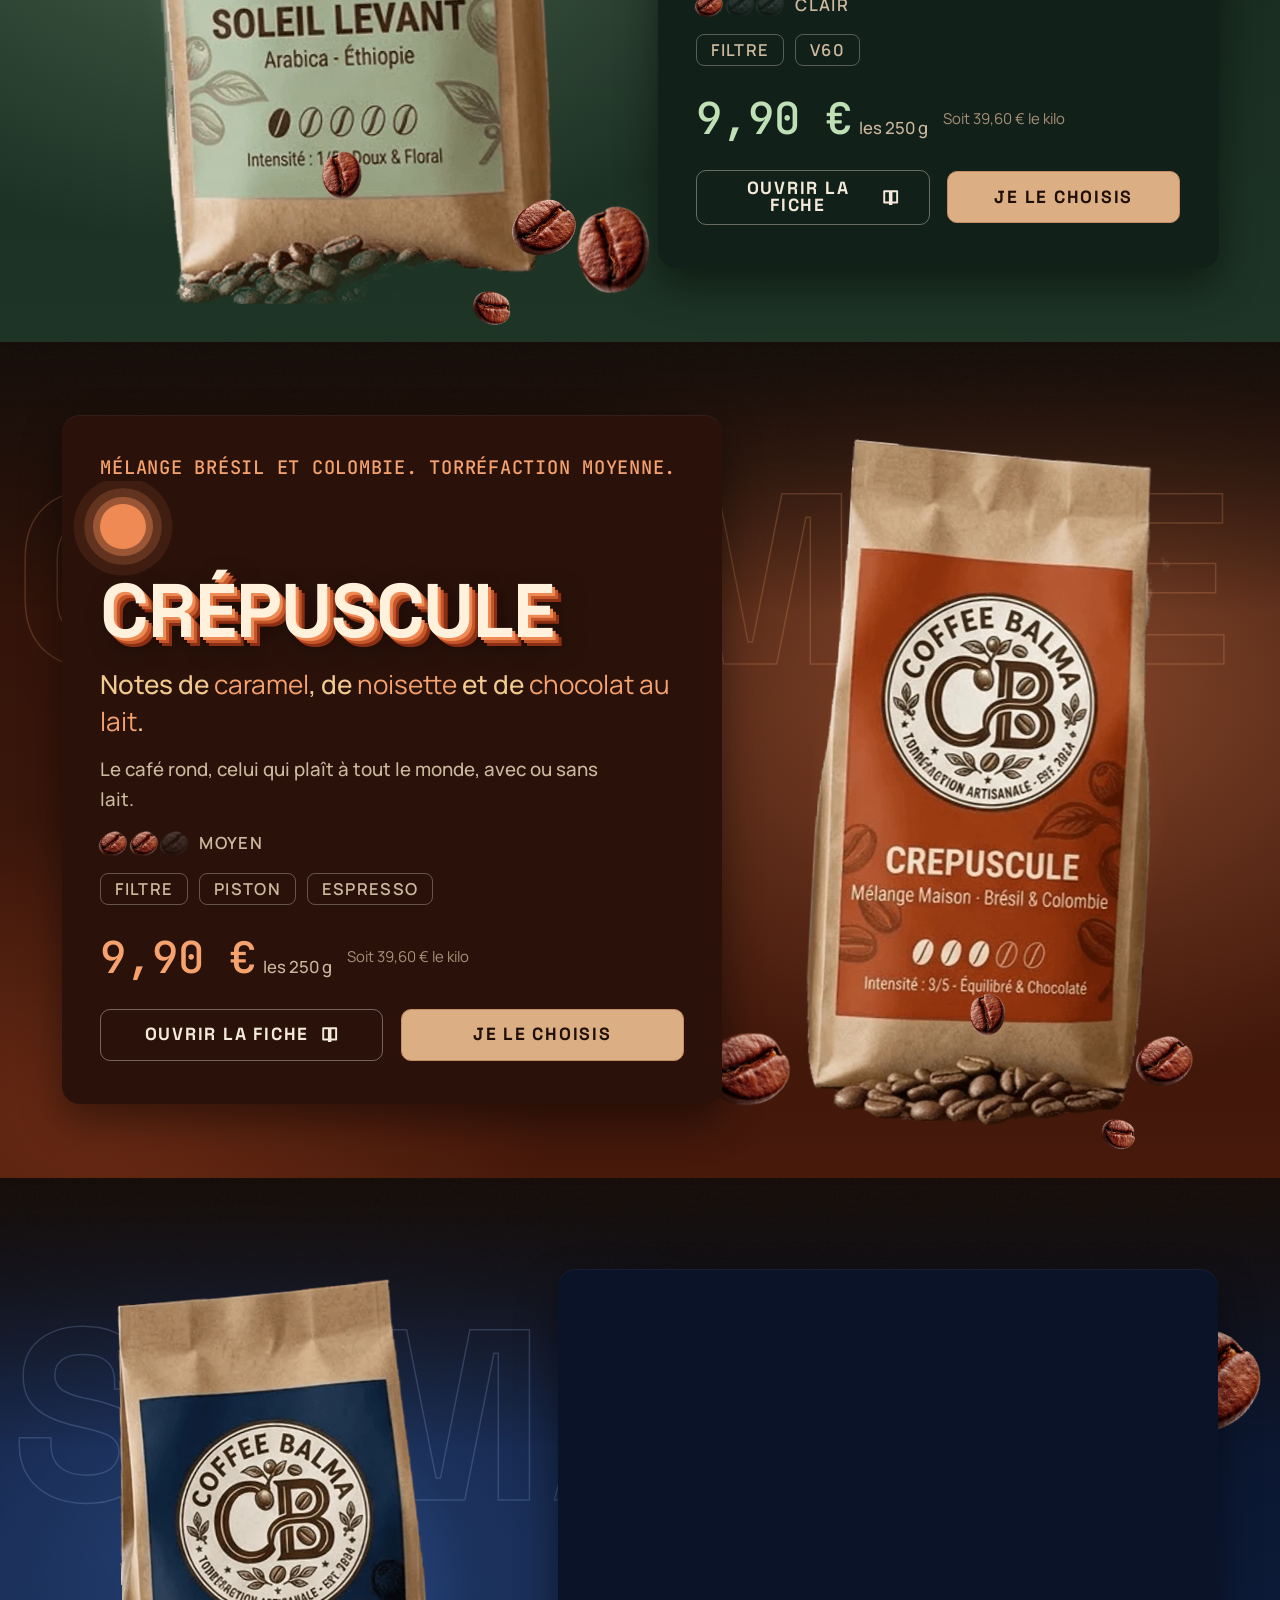
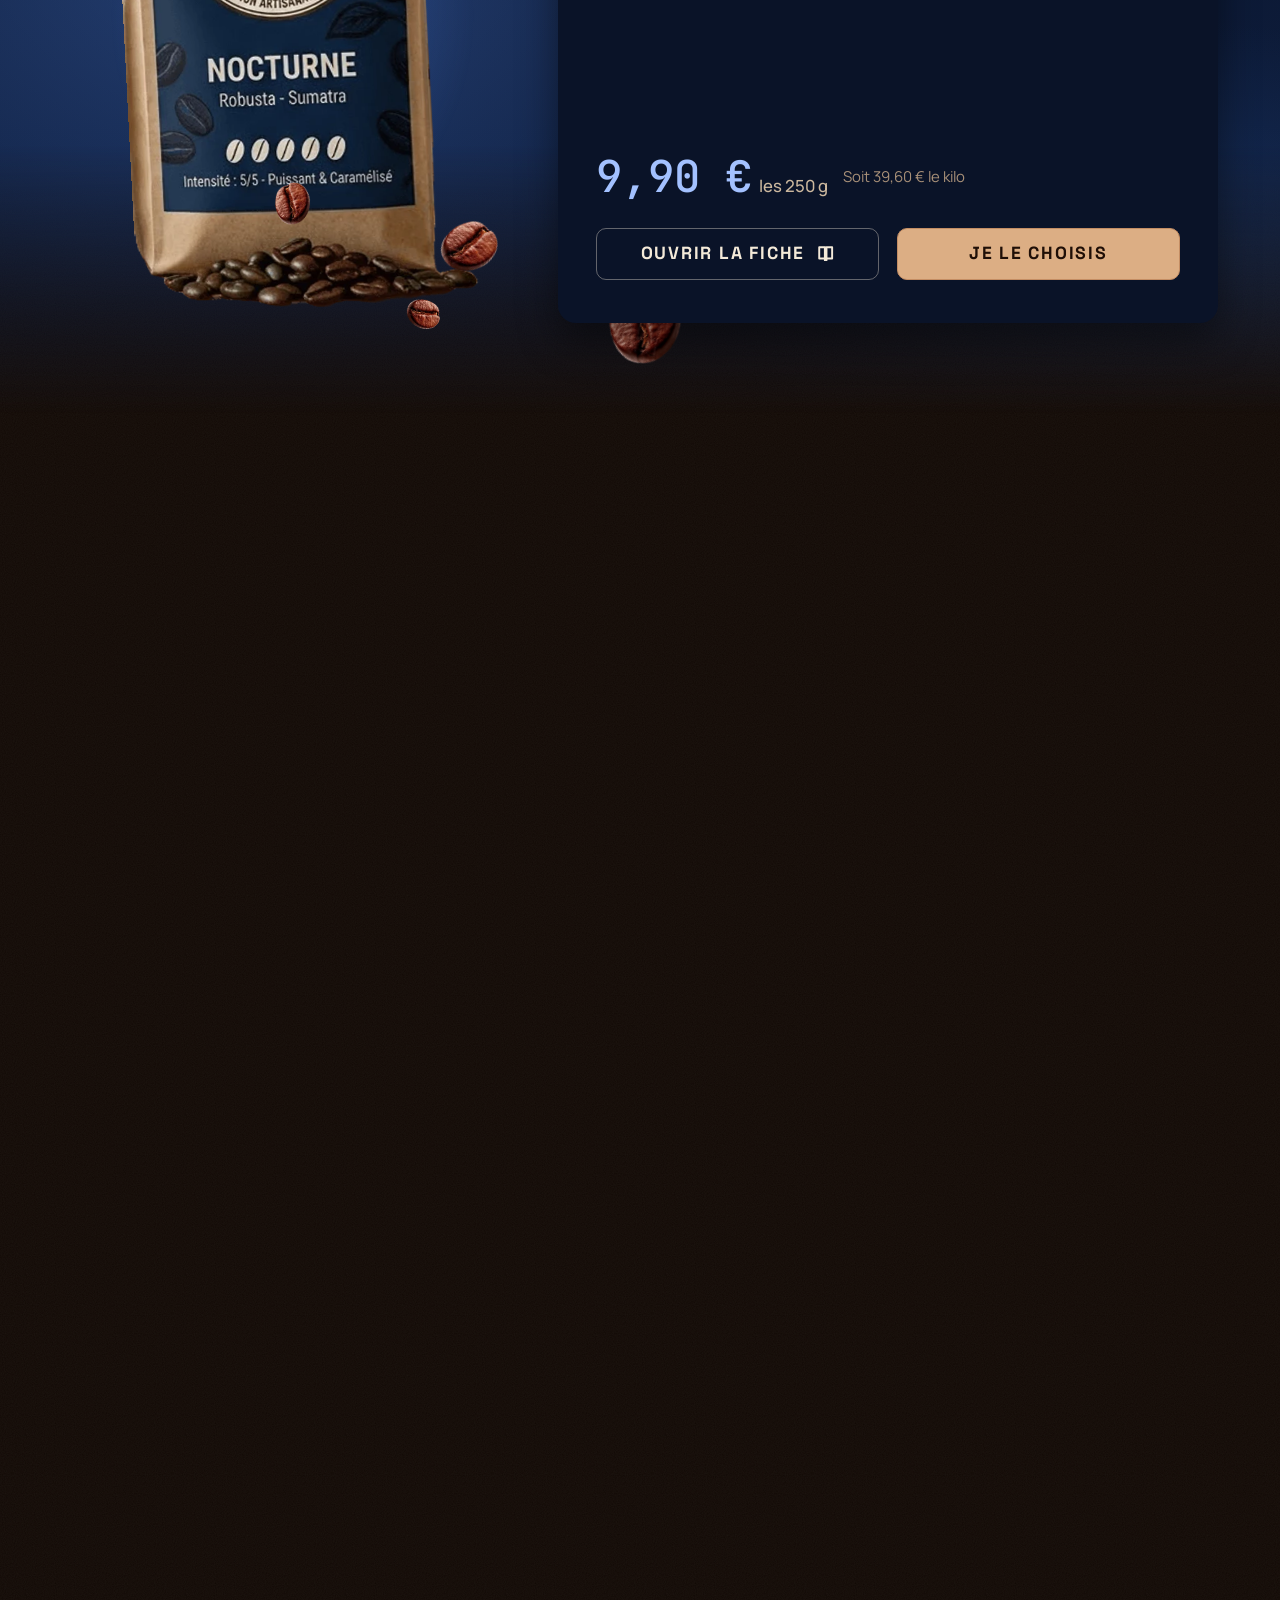
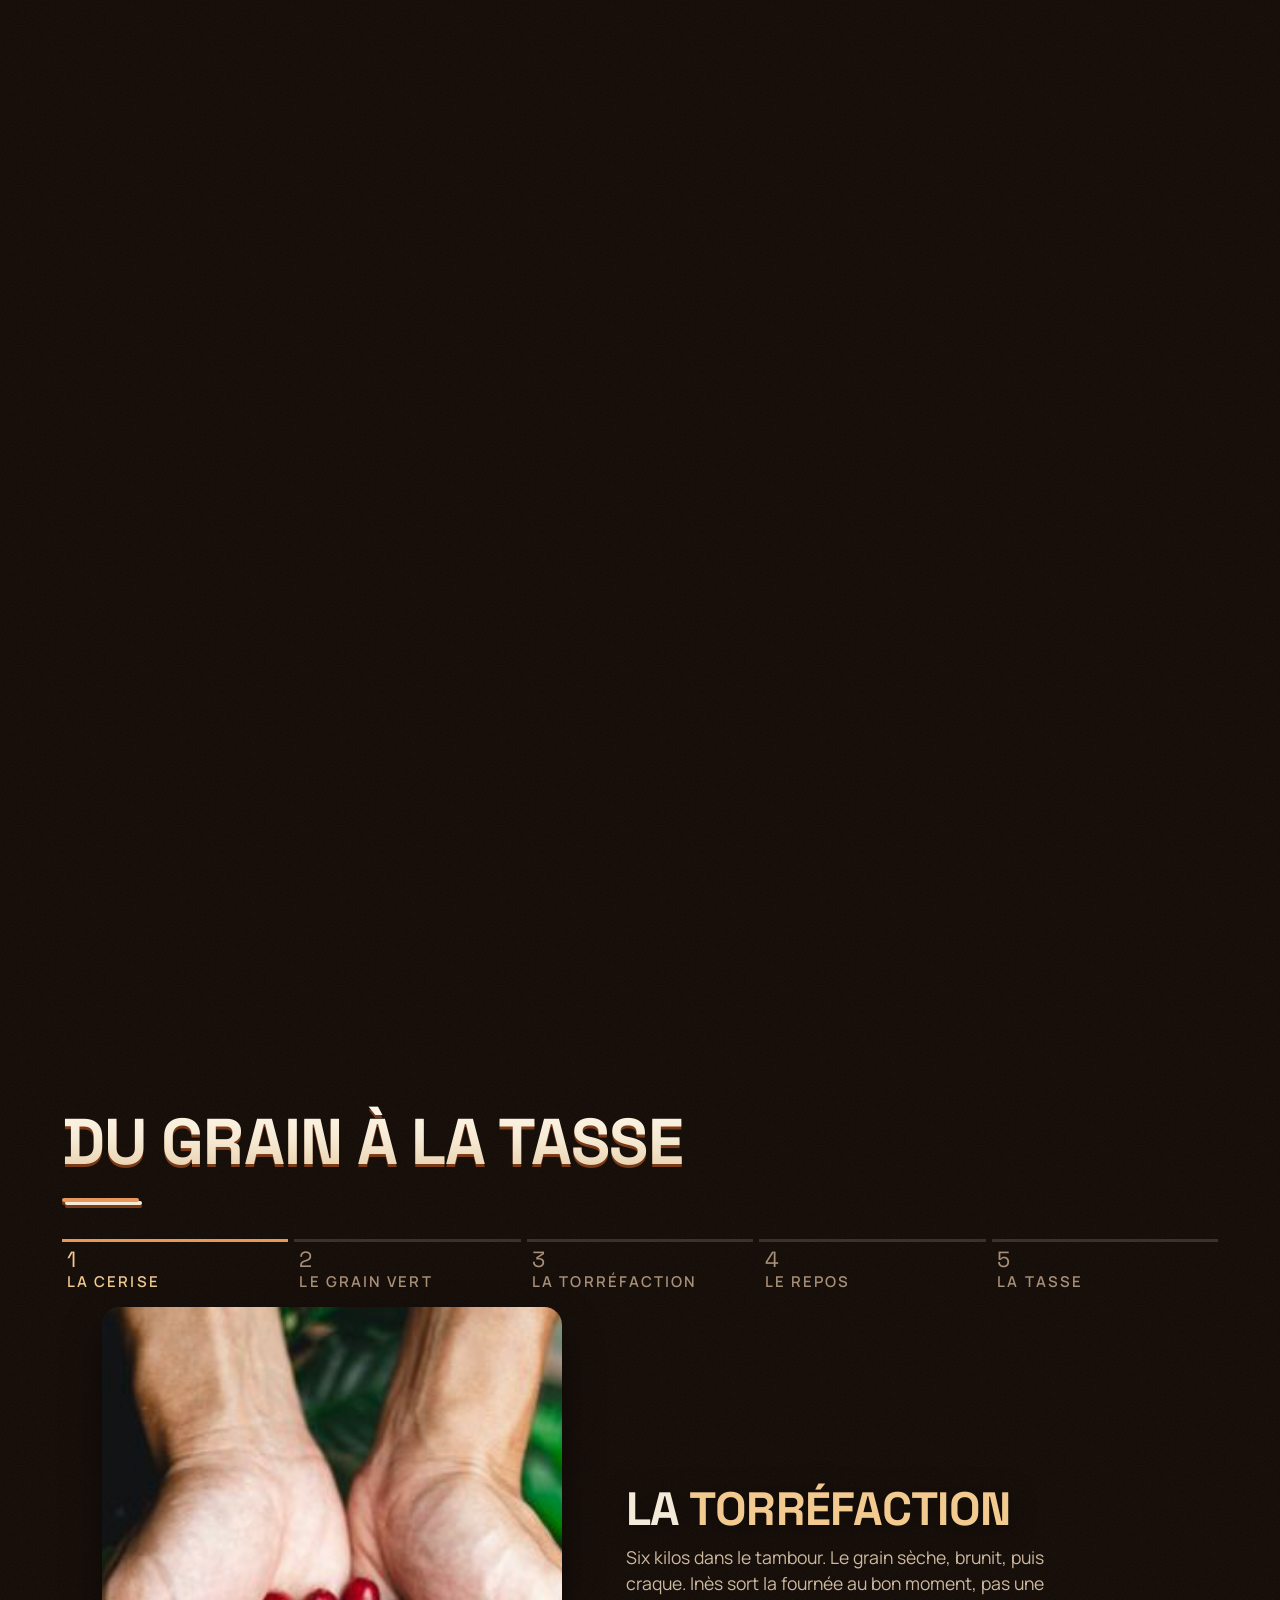
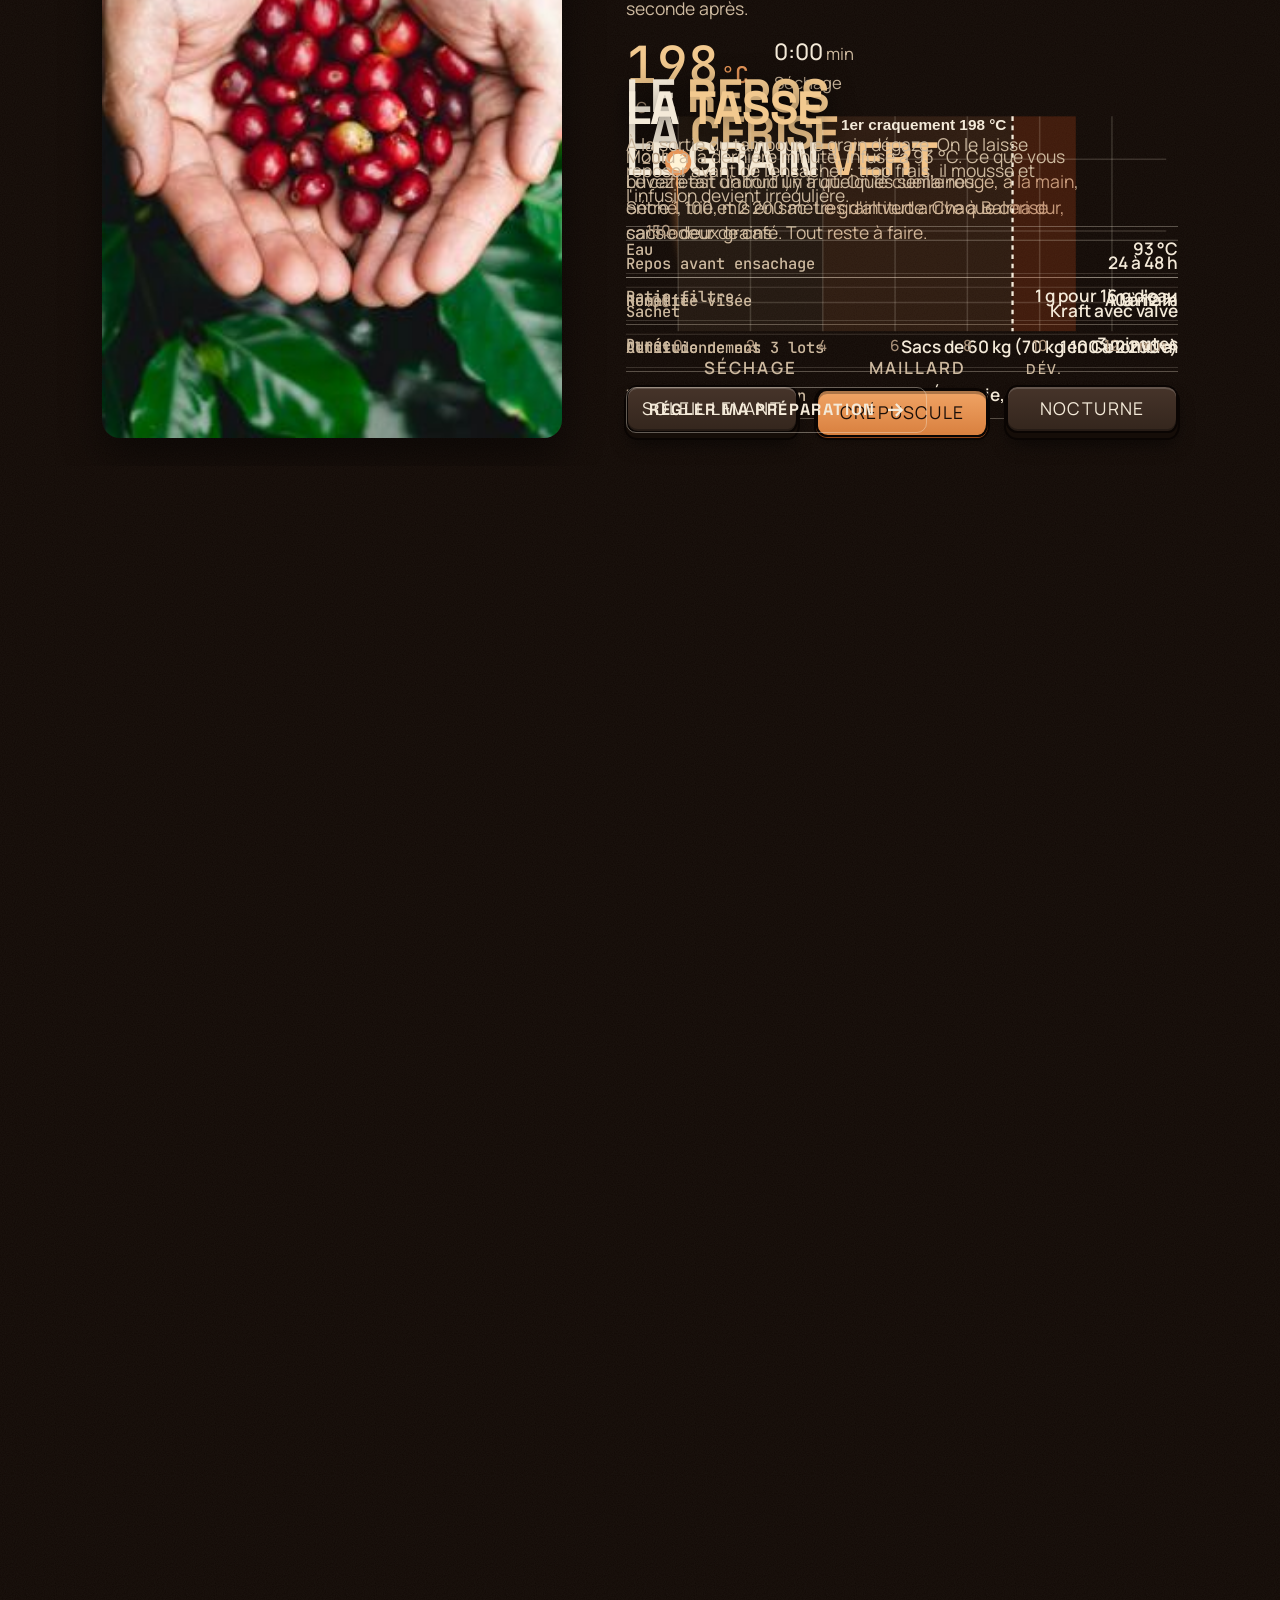
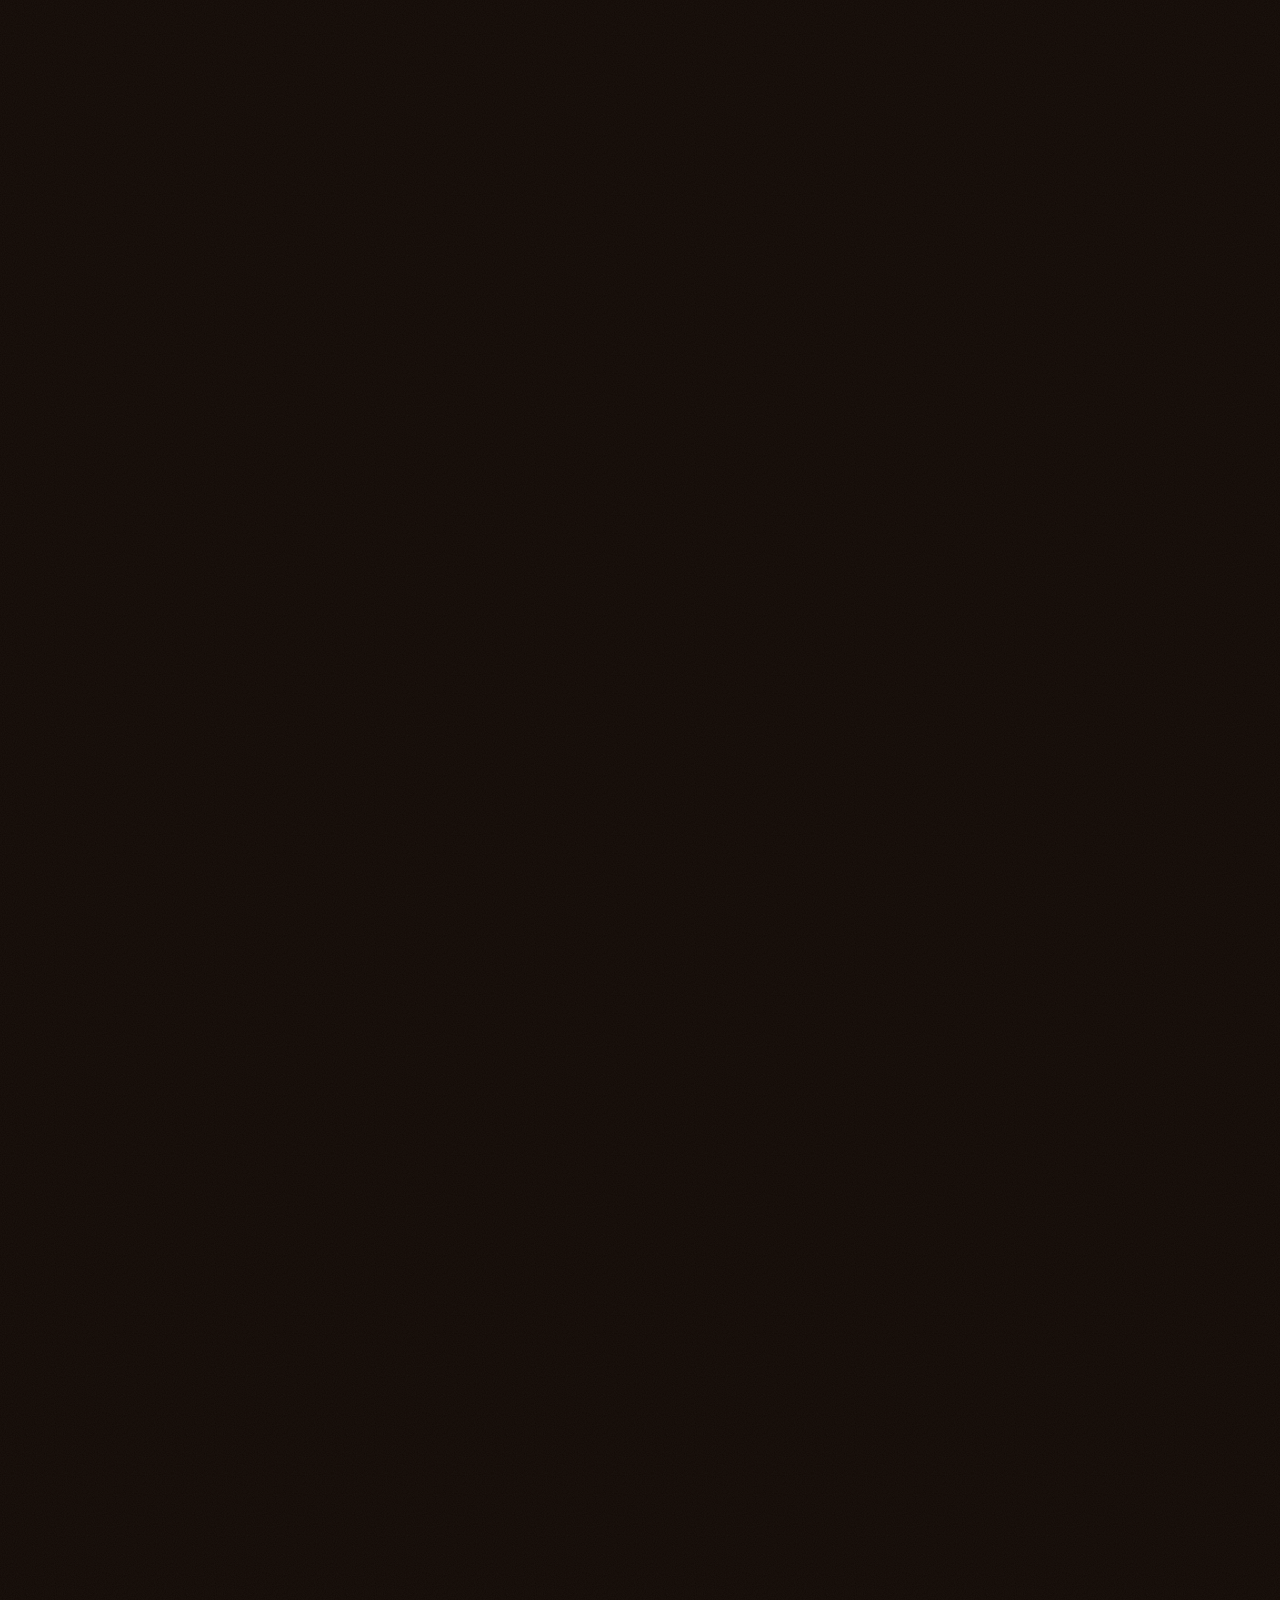
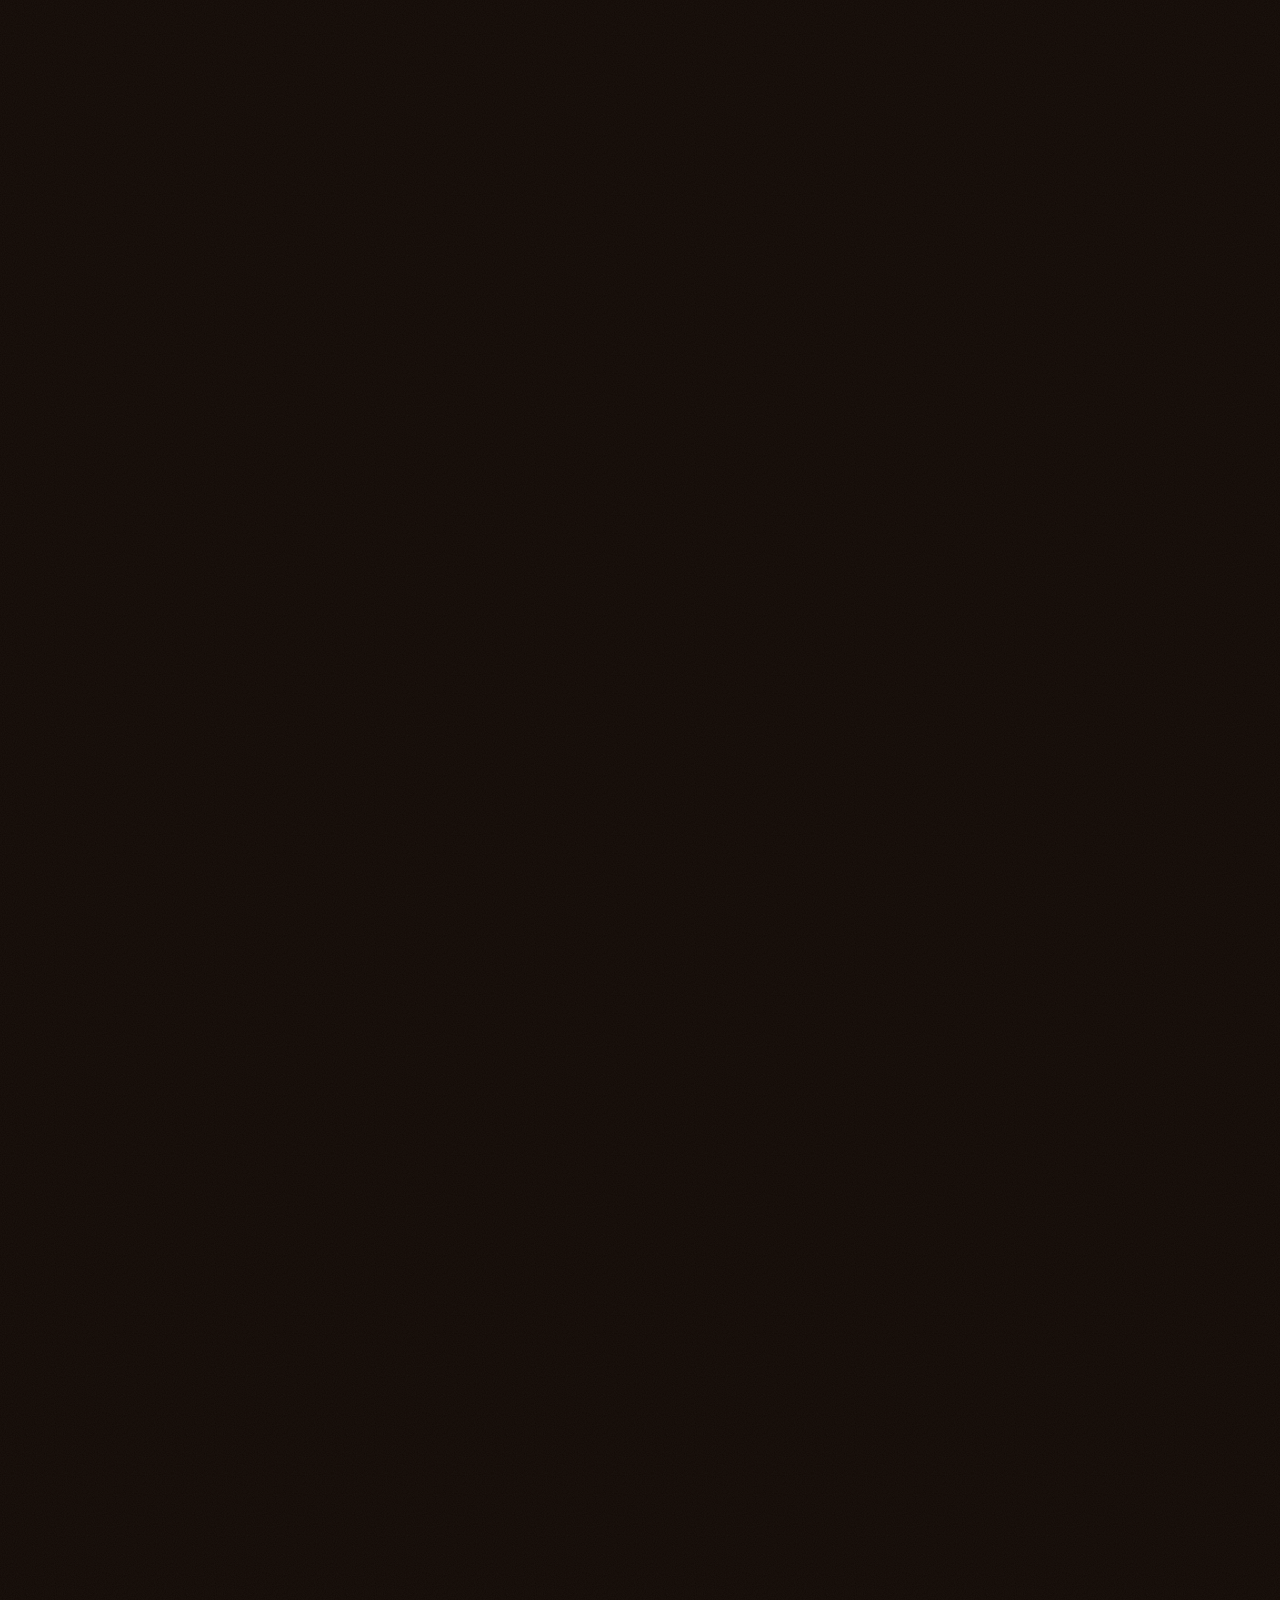
==== commit b7bfe86f: "feat: refonte typographie, cadres et boutons, noms des cafés, correctifs de performance - cafés reno" ====
--- a/index.html
+++ b/index.html
@@ -6,12 +6,10 @@
 <meta name="theme-color" content="#110905">
 <title>Coffee Balma | Torréfaction artisanale à Balma</title>
 <meta name="description" content="Coffee Balma, torréfacteur artisanal (marque fictive de démonstration). Trois cafés en grains, fournées de 6 kg, un abonnement mensuel sans engagement.">
+<meta property="og:type" content="website"><meta property="og:title" content="Coffee Balma | Torréfaction artisanale à Balma"><meta property="og:description" content="Trois cafés en grains, fournées de 6 kg, un abonnement mensuel sans engagement (marque fictive de démonstration)."><meta name="twitter:card" content="summary">
 <link rel="icon" href="images/opt/logo-s.jpg" type="image/jpeg">
-<link rel="preload" as="image" href="images/opt/logo-s.jpg" fetchpriority="high">
 <link rel="preload" as="image" href="images/opt/grain.jpg" fetchpriority="high">
-<link rel="preload" href="fonts/matcha-world.otf" as="font" type="font/otf" crossorigin>
-<link rel="preload" href="fonts/butler-Rmn.woff2" as="font" type="font/woff2" crossorigin>
-<link rel="preload" href="fonts/barlowc-700.woff2" as="font" type="font/woff2" crossorigin>
+<link rel="preload" href="fonts/manrope.woff2" as="font" type="font/woff2" crossorigin><link rel="preload" href="fonts/space-grotesk.woff2" as="font" type="font/woff2" crossorigin>
 <script>
 (function(){var r=document.documentElement;r.classList.add('js');
 if(!matchMedia('(prefers-reduced-motion: reduce)').matches){r.classList.add('motion');}})();
@@ -24,19 +22,6 @@
 <a class="skip" href="#main">Aller au contenu</a>
 <div class="tint" aria-hidden="true"><i class="c" style="background:#3a4a2c"></i><i class="c" style="background:#5c5022"></i><i class="c" style="background:#5a3214"></i><i class="c" style="background:#2a170c"></i><i class="c" style="background:#110905"></i><i class="ph"></i></div>
 <aside class="rail" id="rail" aria-hidden="true"><div class="rail-line"><i id="rail-fill"></i></div><span class="rail-tick" style="--f:0"></span><span class="rail-tick" style="--f:.392"></span><span class="rail-tick is-phase" style="--f:.637"></span><span class="rail-tick is-phase" style="--f:.863"></span><span class="rail-tick" style="--f:1"></span><div class="rail-mark" id="rail-mark"><b id="rail-t">20</b><span id="rail-ph">Séchage</span></div></aside>
-<div class="intro" id="intro">
-  <div class="ti-wrap">
-    <div class="ticket-i" aria-hidden="true">
-      <p class="ti-head">Coffee Balma, atelier de Balma</p>
-      <dl class="ti-rows"><div><dt>Fournée</dt><dd id="ti-lot">n° 24-0312</dd></div><div><dt>Charge</dt><dd>6,0 kg à 198 °C</dd></div><div><dt>Café</dt><dd id="ti-cafe">Le Zénith</dd></div><div><dt>Temps</dt><dd id="ti-time">0:00</dd></div><div><dt>Phase</dt><dd id="ti-phase">Séchage</dd></div></dl>
-    </div>
-    <div class="ti-chart" id="ti-chart" aria-hidden="true"><svg class="ti-curve" id="ti-curve" viewBox="0 0 360 178" preserveAspectRatio="none"><path id="ti-path" d=""/></svg><i class="ti-dot" id="ti-head"></i></div>
-    <p class="ti-big" aria-hidden="true"><span><span id="intro-t">20</span><small>°C</small></span><em>Torréfaction en cours</em></p>
-  </div>
-  <div class="ti-flash"></div>
-  <button class="btn btn-sm skip-i" id="intro-skip" type="button" aria-label="Passer l'animation d'arrivée">Passer</button>
-</div>
-
 <svg width="0" height="0" style="position:absolute" aria-hidden="true" focusable="false">
   <defs>
     <symbol id="tear" viewBox="0 0 1200 40" preserveAspectRatio="none"><path d="M0 40V24L40 17 95 26 150 14 220 23 280 12 350 25 410 15 470 24 540 13 600 22 660 14 730 25 790 16 850 24 920 12 990 23 1050 15 1110 25 1160 14 1200 21V40Z"/></symbol>
@@ -49,7 +34,7 @@
   <div class="wrap">
     <a class="brand" href="#top" aria-label="Coffee Balma, retour en haut de page"><img src="images/opt/logo-s.jpg" width="46" height="46" alt=""><span>Coffee Balma</span></a>
     <nav class="nav-d" aria-label="Navigation principale">
-      <a href="#histoire">Savoir-faire</a><a href="#cafes">Cafés</a><a href="#preparation">Préparer</a><a href="#origines">Origines</a><a href="abonnement.html">Abonnement</a>
+      <a href="#histoire">Savoir-faire</a><a href="#cafes">Cafés</a><a href="#origines">Origines</a><a href="#preparation">Préparer</a><a href="abonnement.html">Abonnement</a>
     </nav>
     <div class="bar-tools">
       <a class="hours-pill" id="hp" href="#atelier" title="Horaires fictifs"><span class="dot" aria-hidden="true"></span><span id="hp-t"></span></a>
@@ -60,7 +45,7 @@
   <div class="bar-prog" id="prog"></div>
 </header>
 <nav id="menu" popover class="menu-pop" aria-label="Menu">
-  <a href="#histoire">Savoir-faire</a><a href="#voyage">Du grain à la tasse</a><a href="#cafes">Les 3 cafés</a><a href="#produits">Produits</a><a href="#saveurs">Roue des saveurs</a><a href="#quiz">Quel café pour moi</a><a href="#origines">Origines</a><a href="#preparation">Préparer</a><a href="abonnement.html">Abonnement</a><a href="#faq">Questions</a>
+  <a href="#histoire">Savoir-faire</a><a href="#cafes">Les 3 cafés</a><a href="#comment">Comment ça marche</a><a href="#avis">Avis</a><a href="#voyage">Du grain à la tasse</a><a href="#produits">Produits</a><a href="#saveurs">Roue des saveurs</a><a href="#quiz">Quel café pour moi</a><a href="#origines">Origines</a><a href="#preparation">Préparer</a><a href="#faq">Questions</a><a href="#atelier">L'atelier</a><a href="abonnement.html">Abonnement</a>
 </nav>
 
 <main id="main">
@@ -69,39 +54,34 @@
 <!-- ===== Scène A : plongée dans les grains ===== -->
 <section class="hero-track" id="top" aria-labelledby="h1" data-scene="hero">
   <div class="hero-stage pin">
-    <div class="hero-bg"><img src="images/opt/grain.jpg" width="1200" height="672" fetchpriority="high" decoding="async" alt="Gros plan sur des grains de café torréfiés, brillants, dans une lumière chaude"><video muted loop playsinline autoplay preload="auto" disablepictureinpicture aria-hidden="true" tabindex="-1" poster="images/opt/grain.jpg"><source src="video/falling-beans.mp4" type="video/mp4"></video></div>
+    <div class="hero-bg"><img src="images/opt/grain.jpg" width="1200" height="672" fetchpriority="high" decoding="async" alt="Gros plan sur des grains de café torréfiés, brillants, dans une lumière chaude"><video muted loop playsinline preload="none" disablepictureinpicture aria-hidden="true" tabindex="-1" poster="images/opt/grain.jpg"><source src="video/falling-beans.mp4" type="video/mp4"></video></div>
     <div class="hero-vig"></div>
     <div class="fbeans" id="fbeans" aria-hidden="true"></div>
     <div class="hero-intro" id="hero-intro">
       <h1 class="hero-word" id="h1"><span class="w"><span>Coffee</span></span><span class="w b"><span>Balma</span></span></h1>
-      <p class="hero-lot"><span class="dot" aria-hidden="true"></span><span>Fournée du jour <b>ETH-24-07</b> · L'Aube · sortie du tambour à <b>10 h 42</b></span></p>
+      <div class="hero-side">
       <p class="hero-tag">Du café en grains, torréfié à Balma par fournées de 6 kg. Un sachet par mois, sans engagement.</p>
       <div class="hero-cta">
         <a class="btn btn-main" href="abonnement.html" data-wipe>Je m'abonne <svg aria-hidden="true"><use href="#arrow"/></svg></a>
         <a class="btn" href="#cafes">Voir les trois cafés</a>
       </div>
-      <p class="hero-price"><strong>9,90 €</strong><span>les 250 g, sans engagement</span><span class="fiction">Marque, prix et atelier fictifs : démonstration.</span></p>
+      <ul class="hero-assure"><li>Dès 9,00 € le sachet</li><li>Sans engagement</li><li>Livraison offerte, envoi sous 48 h</li></ul>
+      <p class="hero-price"><span class="fiction">Marque, prix et atelier fictifs : démonstration.</span></p>
+      </div>
     </div>
     <div class="badge" id="hero-badge"><svg viewBox="0 0 200 200" aria-hidden="true"><defs><path id="circ" d="M100 100m-82 0a82 82 0 1 1 164 0a82 82 0 1 1-164 0"/></defs><text><textPath href="#circ" textLength="512" lengthAdjust="spacing">Torréfaction artisanale · Balma · depuis 2024 · Fournées de 6 kg ·</textPath></text></svg><img src="images/opt/logo-s.jpg" width="100" height="100" alt="Tampon rond Coffee Balma, torréfaction artisanale, depuis 2024"></div>
     <div class="hero-outro" id="hero-outro">
       <h2>Torréfié à Balma. Chez vous sous 48 h.</h2>
-      <a class="btn btn-main" href="abonnement.html" data-wipe>Je m'abonne <svg aria-hidden="true"><use href="#arrow"/></svg></a>
+      <a class="btn btn-main btn-a" href="abonnement.html" data-wipe>Je m'abonne <svg aria-hidden="true"><use href="#arrow"/></svg></a>
     </div>
   </div>
 </section>
 <section class="assure" aria-label="Nos engagements"><div class="wrap"><ul>
   <li><b>Sans engagement</b><span>Résiliable avant chaque envoi</span></li>
   <li><b>Torréfié à la commande</b><span>Fournées de 6 kg, jamais de stock</span></li>
-  <li><b>Envoi sous 48 h</b><span>Dans votre boîte aux lettres</span></li>
+  <li><b>Livraison offerte</b><span>Envoi sous 48 h, dans votre boîte aux lettres</span></li>
   <li><b>4,8 sur 5</b><span>Moyenne d'avis d'exemple (fictifs)</span></li>
 </ul></div></section>
-
-<div class="marquee-wrap" aria-hidden="true">
-  <div class="marquee"><div class="marquee-in" id="marquee-in">
-    <span>Fournées de 6 kg <img class="bi" src="images/opt/bean-s.webp" alt="" width="40" height="40"></span><span>Torréfié à Balma <img class="bi" src="images/opt/bean-s.webp" alt="" width="40" height="40"></span><span>Expédié sous 48 h <img class="bi" src="images/opt/bean-s.webp" alt="" width="40" height="40"></span><span>Sans engagement <img class="bi" src="images/opt/bean-s.webp" alt="" width="40" height="40"></span><span>9,90 € les 250 g <img class="bi" src="images/opt/bean-s.webp" alt="" width="40" height="40"></span>
-    <span>Fournées de 6 kg <img class="bi" src="images/opt/bean-s.webp" alt="" width="40" height="40"></span><span>Torréfié à Balma <img class="bi" src="images/opt/bean-s.webp" alt="" width="40" height="40"></span><span>Expédié sous 48 h <img class="bi" src="images/opt/bean-s.webp" alt="" width="40" height="40"></span><span>Sans engagement <img class="bi" src="images/opt/bean-s.webp" alt="" width="40" height="40"></span><span>9,90 € les 250 g <img class="bi" src="images/opt/bean-s.webp" alt="" width="40" height="40"></span>
-  </div></div>
-</div>
 
 <!-- ===== Histoire et savoir-faire ===== -->
 <section class="story" id="histoire" aria-labelledby="story-h">
@@ -135,10 +115,10 @@
 
   <article class="cafe cafe-aube" data-cafe="aube" aria-labelledby="c-aube">
     <div class="wrap cafe-in">
-      <div class="cafe-media pack" aria-hidden="false"><img class="pk" src="images/opt/pack-aube.webp" width="401" height="760" loading="lazy" decoding="async" alt="Sachet de L'Aube : kraft et étiquette vert sauge, café d'Éthiopie"><img class="pb pb1" src="images/opt/bean-s.webp" alt="" width="60" height="60"><img class="pb pb2" src="images/opt/bean-s.webp" alt="" width="60" height="60"><img class="pb pb3" src="images/opt/bean-s.webp" alt="" width="60" height="60"></div>
+      <div class="cafe-media pack" aria-hidden="false"><img class="pk" src="images/opt/pack-aube.webp" width="401" height="760" loading="lazy" decoding="async" alt="Sachet de Soleil Levant : kraft et étiquette vert sauge, café d'Éthiopie"><img class="pb pb1" src="images/opt/bean-s.webp" alt="" width="60" height="60"><img class="pb pb2" src="images/opt/bean-s.webp" alt="" width="60" height="60"><img class="pb pb3" src="images/opt/bean-s.webp" alt="" width="60" height="60"></div>
       <div class="cafe-body">
         <p class="cafe-meta">Éthiopie, Yirgacheffe. Torréfaction claire.</p>
-        <h3 id="c-aube">L'Aube</h3>
+        <h3 id="c-aube">Soleil Levant</h3>
         <p class="notes hand">Notes de <b>agrumes</b>, de <b>miel</b> et de <b>fleur blanche</b>.</p>
         <p class="cafe-p">Un café qui pétille. Pour les matins calmes et le filtre lent.</p>
         <div class="roast-scale"><ul aria-hidden="true"><li class="on"><img class="bi" src="images/opt/bean-s.webp" alt="" width="40" height="40"></li><li><img class="bi" src="images/opt/bean-s.webp" alt="" width="40" height="40"></li><li><img class="bi" src="images/opt/bean-s.webp" alt="" width="40" height="40"></li></ul><span>Clair</span></div>
@@ -152,10 +132,10 @@
 
   <article class="cafe cafe-zenith" data-cafe="zenith" aria-labelledby="c-zenith">
     <div class="wrap cafe-in">
-      <div class="cafe-media pack" aria-hidden="false"><img class="pk" src="images/opt/pack-zenith.webp" width="401" height="760" loading="lazy" decoding="async" alt="Sachet du Zénith : kraft et étiquette terracotta, café de Colombie"><img class="pb pb1" src="images/opt/bean-s.webp" alt="" width="60" height="60"><img class="pb pb2" src="images/opt/bean-s.webp" alt="" width="60" height="60"><img class="pb pb3" src="images/opt/bean-s.webp" alt="" width="60" height="60"></div>
+      <div class="cafe-media pack" aria-hidden="false"><img class="pk" src="images/opt/pack-zenith.webp" width="401" height="760" loading="lazy" decoding="async" alt="Sachet de Crépuscule : kraft et étiquette terracotta, café de Colombie"><img class="pb pb1" src="images/opt/bean-s.webp" alt="" width="60" height="60"><img class="pb pb2" src="images/opt/bean-s.webp" alt="" width="60" height="60"><img class="pb pb3" src="images/opt/bean-s.webp" alt="" width="60" height="60"></div>
       <div class="cafe-body">
-        <p class="cafe-meta">Colombie, Huila. Torréfaction moyenne.</p>
-        <h3 id="c-zenith" aria-label="Le Zénith">Le zénith</h3>
+        <p class="cafe-meta">Mélange Brésil et Colombie. Torréfaction moyenne.</p>
+        <h3 id="c-zenith" >Crépuscule</h3>
         <p class="notes hand">Notes de <b>caramel</b>, de <b>noisette</b> et de <b>chocolat au lait</b>.</p>
         <p class="cafe-p">Le café rond, celui qui plaît à tout le monde, avec ou sans lait.</p>
         <div class="roast-scale"><ul aria-hidden="true"><li class="on"><img class="bi" src="images/opt/bean-s.webp" alt="" width="40" height="40"></li><li class="on"><img class="bi" src="images/opt/bean-s.webp" alt="" width="40" height="40"></li><li><img class="bi" src="images/opt/bean-s.webp" alt="" width="40" height="40"></li></ul><span>Moyen</span></div>
@@ -169,10 +149,10 @@
 
   <article class="cafe cafe-nuit on-dark" data-cafe="nuit" aria-labelledby="c-nuit">
     <div class="wrap cafe-in">
-      <div class="cafe-media pack" aria-hidden="false"><img class="pk" src="images/opt/pack-nuit.webp" width="401" height="760" loading="lazy" decoding="async" alt="Sachet de La Nuit : kraft et étiquette bleu nuit, café d'Indonésie"><img class="pb pb1" src="images/opt/bean-s.webp" alt="" width="60" height="60"><img class="pb pb2" src="images/opt/bean-s.webp" alt="" width="60" height="60"><img class="pb pb3" src="images/opt/bean-s.webp" alt="" width="60" height="60"></div>
+      <div class="cafe-media pack" aria-hidden="false"><img class="pk" src="images/opt/pack-nuit.webp" width="401" height="760" loading="lazy" decoding="async" alt="Sachet de Nocturne : kraft et étiquette bleu nuit, café d'Indonésie"><img class="pb pb1" src="images/opt/bean-s.webp" alt="" width="60" height="60"><img class="pb pb2" src="images/opt/bean-s.webp" alt="" width="60" height="60"><img class="pb pb3" src="images/opt/bean-s.webp" alt="" width="60" height="60"></div>
       <div class="cafe-body">
-        <p class="cafe-meta">Indonésie, Sumatra. Torréfaction foncée.</p>
-        <h3 id="c-nuit">La Nuit</h3>
+        <p class="cafe-meta">Robusta, Sumatra. Torréfaction foncée.</p>
+        <h3 id="c-nuit">Nocturne</h3>
         <p class="notes hand">Notes de <b>cacao noir</b>, d'<b>épices</b> et de <b>fruits secs grillés</b>.</p>
         <p class="cafe-p">Dense, long en bouche. Pour l'espresso et le café au lait.</p>
         <div class="roast-scale"><ul aria-hidden="true"><li class="on"><img class="bi" src="images/opt/bean-s.webp" alt="" width="40" height="40"></li><li class="on"><img class="bi" src="images/opt/bean-s.webp" alt="" width="40" height="40"></li><li class="on"><img class="bi" src="images/opt/bean-s.webp" alt="" width="40" height="40"></li></ul><span>Foncé</span></div>
@@ -183,7 +163,6 @@
     </div>
   </article>
 </section>
-<section class="cta-band"><div class="wrap"><div class="cta-box"><div><h2>Trois cafés, un seul prix.</h2><p>Recevez celui qui vous plaît, chaque mois, à partir de 9,90 €. Sans engagement.</p></div><a class="btn" href="abonnement.html" data-wipe>Je m'abonne <svg aria-hidden="true"><use href="#arrow"/></svg></a></div></div></section>
 <section class="how" id="comment" aria-labelledby="how-h"><div class="wrap">
   <h2 class="h2" id="how-h">Comment ça marche</h2>
   <p class="how-lead">Trois gestes, un café frais chaque mois. Vous gardez la main : changez de café, mettez en pause, arrêtez, quand vous voulez.</p>
@@ -203,18 +182,18 @@
     <p class="fiction" style="margin-top:.8rem"><b>Avis d'exemple.</b> Les trois personnes ci-dessous sont fictives.</p>
     <div class="avis-grid">
       <figure class="note big"><span class="sample">Exemple fictif</span>
-        <blockquote>« Je pensais ne pas aimer le café filtre. Avec L'Aube, j'ai senti l'orange avant de boire. Je suis revenue pour le deuxième sachet. »</blockquote>
-        <figcaption class="who">Camille, 31 ans, Toulouse<span>Filtre V60 · L'Aube</span></figcaption>
+        <blockquote>« Je pensais ne pas aimer le café filtre. Avec Soleil Levant, j'ai senti l'orange avant de boire. Je suis revenue pour le deuxième sachet. »</blockquote>
+        <figcaption class="who">Camille, 31 ans, Toulouse<span>Filtre V60 · Soleil Levant</span></figcaption>
         <div class="score" aria-label="Notes de dégustation : acidité 5 sur 5, rondeur 3 sur 5, amertume 1 sur 5"><div><span>Acidité</span><span class="d"><i class="on"></i><i class="on"></i><i class="on"></i><i class="on"></i><i class="on"></i></span></div><div><span>Rondeur</span><span class="d"><i class="on"></i><i class="on"></i><i class="on"></i><i></i><i></i></span></div><div><span>Amertume</span><span class="d"><i class="on"></i><i></i><i></i><i></i><i></i></span></div></div>
       </figure>
       <figure class="note"><span class="sample">Exemple fictif</span>
         <blockquote>« Il tient face au lait sans devenir plat. Je règle ma machine à 18 g, comme sur la fiche, et ça sort bien du premier coup. »</blockquote>
-        <figcaption class="who">Yanis, 28 ans, Balma<span>Espresso · La Nuit</span></figcaption>
+        <figcaption class="who">Yanis, 28 ans, Balma<span>Espresso · Nocturne</span></figcaption>
         <div class="score" aria-label="Notes de dégustation : acidité 1 sur 5, rondeur 3 sur 5, amertume 4 sur 5"><div><span>Acidité</span><span class="d"><i class="on"></i><i></i><i></i><i></i><i></i></span></div><div><span>Rondeur</span><span class="d"><i class="on"></i><i class="on"></i><i class="on"></i><i></i><i></i></span></div><div><span>Amertume</span><span class="d"><i class="on"></i><i class="on"></i><i class="on"></i><i class="on"></i><i></i></span></div></div>
       </figure>
       <figure class="note"><span class="sample">Exemple fictif</span>
-        <blockquote>« J'ai pris deux sachets, un Zénith et un Aube. Plus de rayon à regarder, plus de doute au moment d'acheter. »</blockquote>
-        <figcaption class="who">Marion, 42 ans, Colomiers<span>Piston · Le Zénith et L'Aube</span></figcaption>
+        <blockquote>« J'ai pris deux sachets, un Crépuscule et un Soleil Levant. Plus de rayon à regarder, plus de doute au moment d'acheter. »</blockquote>
+        <figcaption class="who">Marion, 42 ans, Colomiers<span>Piston · Crépuscule et Soleil Levant</span></figcaption>
         <div class="score" aria-label="Notes de dégustation : acidité 3 sur 5, rondeur 5 sur 5, amertume 2 sur 5"><div><span>Acidité</span><span class="d"><i class="on"></i><i class="on"></i><i class="on"></i><i></i><i></i></span></div><div><span>Rondeur</span><span class="d"><i class="on"></i><i class="on"></i><i class="on"></i><i class="on"></i><i class="on"></i></span></div><div><span>Amertume</span><span class="d"><i class="on"></i><i class="on"></i><i></i><i></i><i></i></span></div></div>
       </figure>
     </div>
@@ -222,8 +201,8 @@
 </section>
 
 <!-- ===== Scène B : du grain à la tasse ===== -->
+<div class="sb-intro"><div class="sb-head wrap"><h2 class="h2" id="sb-h">Du grain à la tasse</h2></div></div>
 <section class="sb-track" id="voyage" aria-labelledby="sb-h" data-scene="voyage">
-  <div class="sb-head wrap"><h2 class="h2" id="sb-h">Du grain à la tasse</h2></div>
   <div class="sb-stage pin" id="sb-stage">
     <div class="sb-hud" id="sb-hud" role="group" aria-label="Étapes du voyage du grain">
       <button type="button" data-go="0"><b>1</b><span>La cerise</span></button>
@@ -260,9 +239,9 @@
         </div>
         <div class="chart" id="chart" role="img" aria-label="Courbe de torréfaction : température du grain en fonction du temps, jusqu'à la sortie de la fournée"></div>
         <div class="roast-pick" role="group" aria-label="Choisir le café torréfié">
-          <button type="button" data-rc="aube" aria-pressed="false">L'Aube</button>
-          <button type="button" data-rc="zenith" aria-pressed="true">Le Zénith</button>
-          <button type="button" data-rc="nuit" aria-pressed="false">La Nuit</button>
+          <button type="button" data-rc="aube" aria-pressed="false">Soleil Levant</button>
+          <button type="button" data-rc="zenith" aria-pressed="true">Crépuscule</button>
+          <button type="button" data-rc="nuit" aria-pressed="false">Nocturne</button>
         </div>
       </div>
     </article>
@@ -320,9 +299,9 @@
       <h2 class="h2" id="quiz-h">Quel café pour votre cuisine ?</h2>
       <p class="hand lead">Quatre questions. Un ticket avec votre café, votre mouture et votre recette.</p>
       <div class="beans" aria-hidden="true">
-        <div><img class="bi bi-l" src="images/opt/bean-s.webp" alt="" width="54" height="54"><span>Clair</span><small>L'Aube</small></div>
-        <div><img class="bi bi-m" src="images/opt/bean-s.webp" alt="" width="54" height="54"><span>Moyen</span><small>Le Zénith</small></div>
-        <div><img class="bi bi-d" src="images/opt/bean-s.webp" alt="" width="54" height="54"><span>Foncé</span><small>La Nuit</small></div>
+        <div><img class="bi bi-l" src="images/opt/bean-s.webp" alt="" width="54" height="54"><span>Clair</span><small>Soleil Levant</small></div>
+        <div><img class="bi bi-m" src="images/opt/bean-s.webp" alt="" width="54" height="54"><span>Moyen</span><small>Crépuscule</small></div>
+        <div><img class="bi bi-d" src="images/opt/bean-s.webp" alt="" width="54" height="54"><span>Foncé</span><small>Nocturne</small></div>
       </div>
     </div>
     <div class="ticket-wrap"><div class="ticket" id="ticket" aria-live="polite"></div></div>
@@ -358,9 +337,9 @@
       <div class="ctl">
         <fieldset><legend>Café</legend>
           <div class="seg c3" id="p-cafe">
-            <label><input type="radio" name="pcafe" value="aube">L'Aube<small>Clair</small></label>
-            <label><input type="radio" name="pcafe" value="zenith" checked>Le Zénith<small>Moyen</small></label>
-            <label><input type="radio" name="pcafe" value="nuit">La Nuit<small>Foncé</small></label>
+            <label><input type="radio" name="pcafe" value="aube">Soleil Levant<small>Clair</small></label>
+            <label><input type="radio" name="pcafe" value="zenith" checked>Crépuscule<small>Moyen</small></label>
+            <label><input type="radio" name="pcafe" value="nuit">Nocturne<small>Foncé</small></label>
           </div></fieldset>
         <fieldset><legend>Méthode</legend>
           <div class="seg c2" id="p-method">
@@ -389,8 +368,9 @@
             <button class="btn btn-sm" type="button" id="t-go">Lancer l'extraction</button>
             <label class="check"><input type="checkbox" id="t-real"> Temps réel</label>
           </div>
-          <p class="hint" id="t-hint">Démo accélérée ×8. Le son et la vibration sont réglés avec le bouton en haut de la page.</p>
+          <p class="hint" id="t-hint">Démo accélérée ×8.</p>
           <p class="hint" id="t-links"><button class="link-btn" type="button" data-open-current>Lire la fiche de ce café</button></p>
+          <p class="prep-cta"><button class="btn btn-main" type="button" data-choose-current>Je m'abonne avec ce café <svg aria-hidden="true"><use href="#arrow"/></svg></button></p>
         </div>
       </div>
     </div>
@@ -406,6 +386,7 @@
       <details><summary>Puis-je arrêter quand je veux ?</summary><p>Oui. L'abonnement est sans engagement. Vous pouvez le suspendre ou l'arrêter avant le prochain envoi, sans frais.</p></details>
       <details><summary>Sous quel délai mon café part-il ?</summary><p>Chaque commande part de l'atelier de Balma sous 48 h. Les fournées sont de 6 kg : le café ne dort pas en stock.</p></details>
       <details><summary>Vendez-vous du café moulu ?</summary><p>Non, seulement des grains. Un café moulu perd ses arômes en quelques minutes. Le comptoir de préparation, plus haut, vous donne la mouture adaptée à votre matériel.</p></details>
+      <details><summary>La livraison est-elle payante ?</summary><p>Non. Elle est offerte (condition fictive de démonstration), quelle que soit la formule. Votre boîte arrive dans la boîte aux lettres.</p></details>
       <details><summary>Combien de temps se garde un sachet ?</summary><p>Fermé, le café est à son meilleur dans les six semaines qui suivent la torréfaction. Gardez-le au sec, à l'abri de la lumière, dans son sachet bien refermé.</p></details>
       <details><summary>Puis-je changer de café d'un mois à l'autre ?</summary><p>Oui. Vous recomposez votre boîte avant chaque envoi : un seul café, ou un mélange des trois. Rappel : ce site est une démonstration, aucune commande n'est réelle.</p></details>
     </div>
@@ -441,7 +422,7 @@
         <dl class="hours"><div><dt>Mardi au vendredi</dt><dd>9 h – 13 h · 15 h – 19 h</dd></div><div><dt>Samedi</dt><dd>9 h – 18 h</dd></div><div><dt>Dimanche et lundi</dt><dd>Fermé</dd></div></dl>
         <p class="open-now" id="open-now"></p>
         <address>12 rue des Torréfacteurs<br>31130 Balma<br><span class="fiction">(adresse inventée)</span></address>
-        <p class="atelier-note">Pas de réservation : poussez la porte. La fournée du jour sort du tambour vers 10 h 40.</p>
+        <p class="atelier-note">Pas de réservation : poussez la porte.</p>
       </div>
     </div>
   </div>
@@ -454,7 +435,7 @@
   <div class="wrap">
     <div class="foot-cta">
       <h2>Le prochain sachet est dans le tambour.</h2>
-      <a class="btn btn-main" href="abonnement.html" data-wipe>Je m'abonne <svg aria-hidden="true"><use href="#arrow"/></svg></a>
+      <a class="btn btn-main btn-a" href="abonnement.html" data-wipe>Je m'abonne <svg aria-hidden="true"><use href="#arrow"/></svg></a>
     </div>
     <div class="foot-word" aria-hidden="true">BALMA</div>
     <div class="foot-cols">
@@ -466,7 +447,7 @@
       <div>
         <p><strong>Projet de démonstration.</strong> Coffee Balma est une marque fictive, créée pour un exercice de design web. Les cafés, prix, origines, fiches, avis, personnes (dont Inès Calmette) et l'adresse sont inventés. Aucune commande n'est possible.</p>
         <p><strong>Éditeur fictif :</strong> Coffee Balma SAS (société inventée), 12 rue des Torréfacteurs, 31130 Balma. Directrice de publication fictive : Inès Calmette.</p>
-        <p><strong>Hébergement :</strong> Netlify, Inc. <strong>Données personnelles :</strong> aucune donnée n'est collectée, aucun cookie n'est déposé. La composition de la boîte est mémorisée dans votre navigateur seulement (stockage local), jamais envoyée. Le formulaire affiche une confirmation sans rien envoyer.</p>
+        <p><strong>Hébergement :</strong> Netlify, Inc. <strong>Données personnelles :</strong> aucune donnée n'est collectée, aucun cookie n'est déposé. La composition de la boîte est mémorisée dans votre navigateur seulement et les options de préparation (stockage local), jamais envoyées. Le formulaire affiche une confirmation sans rien envoyer.</p>
         <p><strong>Polices :</strong> Matcha World (titres), fournie pour le projet : <strong>usage personnel uniquement</strong>, à remplacer par une version licenciée avant toute publication commerciale. Butler (textes), de Fabian De Smet, version gratuite à usage personnel et commercial, <a href="https://www.fabiandesmet.com" rel="noopener" target="_blank">fabiandesmet.com</a>, licence dans <a href="fonts/Butler-EULA.pdf">fonts/Butler-EULA.pdf</a>. Titres des trois cafés : Bodoni XT et Optimus Princeps (Manfred Klein, gratuites via DaFont), Bebas Neue (Dharma Type, licence SIL OFL). Barlow Condensed (Jeremy Tribby, licence SIL OFL) pour les lettres accentuées de Matcha World.</p>
         <p><strong>Images :</strong> logo et photographies fournis pour le projet, images d'illustration. <strong>Fond de carte :</strong> Natural Earth, domaine public (naturalearthdata.com).</p>
       </div>
--- a/assets/site.css
+++ b/assets/site.css
@@ -1,3 +1,6 @@
+@font-face{font-family:"SpaceGrotesk";src:url("../fonts/space-grotesk.woff2") format("woff2");font-weight:300 700;font-style:normal;font-display:swap}
+@font-face{font-family:"Manrope";src:url("../fonts/manrope.woff2") format("woff2");font-weight:200 800;font-style:normal;font-display:swap}
+@font-face{font-family:"JetBrainsMono";src:url("../fonts/jetbrains-mono.woff2") format("woff2");font-weight:100 800;font-style:normal;font-display:swap}
 
 /* Matcha World : titres uniquement, en majuscules (ses lettres accentuées manquent : elles retombent sur Barlow Condensed).
    Coolvetica : tous les textes. */
@@ -58,7 +61,7 @@
 .num{font-family:var(--f-cond);font-weight:700}
 
 /* ===== Boutons : bulles de verre liquide ===== */
-.btn,.chip,.ans,.otab,.roast-pick button,.hud-b,.icon-btn,.stepper button{position:relative;isolation:isolate;border:0;color:var(--ink);cursor:pointer;background:var(--glass);backdrop-filter:blur(14px) saturate(1.5);-webkit-backdrop-filter:blur(14px) saturate(1.5);
+.btn,.chip,.ans,.otab,.roast-pick button,.hud-b,.icon-btn,.stepper button{position:relative;isolation:isolate;border:0;color:var(--ink);cursor:pointer;background:var(--glass);
   box-shadow:inset 0 1.5px 1px rgba(255,255,255,.55),inset 0 -12px 20px rgba(240,150,80,.16),inset 0 0 0 1px rgba(255,255,255,.12),0 16px 32px rgba(0,0,0,.5);
   transition:transform .5s var(--pop),box-shadow .35s,background .3s,color .2s}
 .btn::before,.chip::before,.ans::before,.otab::before,.roast-pick button::before,.icon-btn::before,.stepper button::before,.seg label::before,.plan label::before{content:"";position:absolute;inset:0;border-radius:inherit;padding:1.5px;background:var(--rim);opacity:.8;-webkit-mask:linear-gradient(#000 0 0) content-box,linear-gradient(#000 0 0);-webkit-mask-composite:xor;mask:linear-gradient(#000 0 0) content-box exclude,linear-gradient(#000 0 0);pointer-events:none;z-index:-1}
@@ -83,7 +86,7 @@
 .icon-btn .lbl{display:none}
 
 /* ===== Barre ===== */
-.topbar{position:sticky;top:0;z-index:70;height:var(--bar);background:rgba(17,9,5,.55);backdrop-filter:blur(18px) saturate(1.4);-webkit-backdrop-filter:blur(18px) saturate(1.4);border-bottom:1px solid var(--line)}
+.topbar{position:sticky;top:0;z-index:70;height:var(--bar);background:rgba(17,9,5,.55);border-bottom:1px solid var(--line)}
 .topbar .wrap{display:flex;align-items:center;justify-content:space-between;gap:.6rem;height:100%}
 .bar-prog{position:absolute;left:0;bottom:-1px;height:3px;width:100%;background:linear-gradient(90deg,var(--copper),var(--crema));transform-origin:0 50%;transform:scaleX(0)}
 .brand{display:flex;align-items:center;gap:.7rem;text-decoration:none;min-height:48px;min-width:48px;font:400 1.7rem/1 var(--f-script)}
@@ -91,7 +94,7 @@
 .brand span{display:none}
 .nav-d{display:none}
 .bar-tools{display:flex;align-items:center;gap:.5rem}
-.menu-pop{position:fixed;inset:var(--bar) 0 auto 0;margin:0;width:100%;max-width:none;border:0;border-bottom:1px solid var(--line);background:rgba(17,9,5,.92);backdrop-filter:blur(20px);padding:1rem var(--gutter) 1.4rem;color:var(--ink)}
+.menu-pop{position:fixed;inset:var(--bar) 0 auto 0;margin:0;width:100%;max-width:none;border:0;border-bottom:1px solid var(--line);background:rgba(17,9,5,.92);padding:1rem var(--gutter) 1.4rem;color:var(--ink)}
 .menu-pop::backdrop{background:rgba(0,0,0,.5)}
 .menu-pop a{display:flex;align-items:center;min-height:56px;font:400 2rem/1 var(--f-script);text-decoration:none;border-bottom:1px solid var(--line)}
 .menu-pop a:hover{color:var(--crema)}
@@ -101,36 +104,36 @@
 /* ===== Animation d'arrivée : la fiche de fournée ===== */
 .intro{display:none}
 .motion .intro{display:block;position:fixed;inset:0;z-index:500;overflow:hidden}
-.intro::before,.intro::after{content:"";position:absolute;left:0;right:0;height:50.2%;background:rgba(17,9,5,.95);transition:transform .95s cubic-bezier(.76,0,.24,1) .2s;z-index:0}
+
 .intro::before{top:0}
-.intro::after{bottom:0}
+
 .intro.go::before{transform:translateY(-101%)}
-.intro.go::after{transform:translateY(101%)}
+
 .intro.out{visibility:hidden;pointer-events:none}
-.ti-wrap{position:absolute;inset:0;z-index:1;padding:clamp(1.5rem,4vw,3.5rem);display:grid;grid-template-rows:auto 1fr auto;gap:1rem;transition:opacity .3s}
+
 .intro.go .ti-wrap{opacity:0}
-.ticket-i{justify-self:start;min-width:min(100%,27rem);border:1px solid var(--line-s);padding:1rem 1.2rem;font:500 .95rem/1.5 var(--f-sans);transition:border-color .2s}
+
 .ticket-i .ti-head{font:600 1rem var(--f-cond);letter-spacing:.2em;text-transform:uppercase;color:var(--copper);border-bottom:1px dashed var(--line-s);padding-bottom:.5rem;margin-bottom:.5rem}
-.ti-rows{margin:0}
+
 .ti-rows div{display:grid;grid-template-columns:6.5rem 1fr;padding:.12rem 0}
-.ti-rows dt{color:var(--mute)}
+
 .ti-rows dd{margin:0;font-weight:600;font-variant-numeric:tabular-nums}
-.intro.crack .ticket-i{border-color:var(--copper)}
+
 .ti-flash{position:absolute;inset:0;background:var(--copper);opacity:0;pointer-events:none;z-index:2}
-.intro.crack .ti-flash{animation:flash .6s ease-out}
+
 @keyframes flash{0%{opacity:.2}100%{opacity:0}}
-.ti-chart{position:relative;align-self:end;width:100%;height:min(44vh,380px)}
+
 .ti-chart::after{content:"";position:absolute;left:0;right:0;bottom:0;height:1px;background:var(--line-s)}
-.ti-curve{position:absolute;inset:0;width:100%;height:100%;overflow:visible}
+
 .ti-curve path{fill:none;stroke:var(--copper);stroke-width:3;vector-effect:non-scaling-stroke;stroke-linecap:round;stroke-linejoin:round}
-.ti-dot{position:absolute;left:0;top:0;width:12px;height:12px;margin:-6px 0 0 -6px;background:var(--crema);will-change:transform}
+
 .ti-big{display:flex;align-items:baseline;gap:1.2rem;font:700 clamp(5rem,13vw,12rem)/.85 var(--f-cond);color:var(--ink)}
-.ti-big small{font-size:.3em;color:var(--copper)}
+
 .ti-big em{font:500 clamp(1rem,1.4vw,1.4rem)/1.3 var(--f-sans);font-style:normal;color:var(--ink-soft);letter-spacing:0}
-.intro .skip-i{position:absolute;right:clamp(1.5rem,4vw,3.5rem);top:clamp(1.5rem,4vw,3.5rem);z-index:3}
+
 /* ===== Scène A : plongée dans les grains ===== */
 .hero-track{position:relative}
-.motion .hero-track{height:calc(var(--stage-h)*2.6)}
+.motion .hero-track{height:calc(var(--stage-h)*1.9)}
 .hero-stage{position:relative;overflow:clip;isolation:isolate;min-height:var(--stage-h);background:#0c0603;display:flex;flex-direction:column;justify-content:center}
 .motion .hero-stage{min-height:0}
 .hero-bg{position:absolute;inset:-3%;z-index:0}
@@ -164,14 +167,14 @@
 .badge text{font:600 11.4px var(--f-cond);letter-spacing:.2em;fill:var(--ink);text-transform:uppercase}
 .badge img{position:absolute;inset:19%;width:62%;height:62%;border-radius:50%;box-shadow:0 0 0 2px rgba(244,234,217,.6),0 10px 30px rgba(0,0,0,.5)}
 @keyframes spin{to{transform:rotate(360deg)}}
-.scroll-b{position:absolute;z-index:4;left:50%;bottom:1.1rem;translate:-50% 0;display:none;width:44px;height:68px;border-radius:999px;border:1.5px solid var(--line-s);background:var(--glass);backdrop-filter:blur(8px)}
+
 .scroll-b::after{content:"";position:absolute;left:50%;top:12px;width:12px;height:12px;margin-left:-6px;border-radius:50%;background:var(--crema);animation:bob 1.8s ease-in-out infinite}
 @keyframes bob{50%{transform:translateY(26px);opacity:.3}}
 .hero-outro{position:relative;z-index:5;padding:2rem var(--gutter) 3rem;width:min(100%,1320px);margin-inline:auto}
 .hero-outro h2{font-size:clamp(2.8rem,1.4rem + 6vw,6.4rem);line-height:1.08;max-width:14ch;text-shadow:0 8px 40px rgba(0,0,0,.7)}
 .hero-outro .btn{margin-top:1.4rem}
 .motion .hero-outro{position:absolute;left:0;right:0;bottom:clamp(1.2rem,6svh,4rem);padding:0 var(--gutter);opacity:0;visibility:hidden}
-.motion .scroll-b{display:block}
+
 .hero-static-note{display:none}
 @media (min-width:900px){.hero-word{font-size:min(13vw,22svh)}.hero-word .b{padding-left:1.4em}}
 
@@ -188,7 +191,7 @@
 .h2{font-size:clamp(3rem,1.6rem + 6.6vw,7rem);line-height:1.08;padding-top:.05em}
 .lead{font-size:clamp(1.5rem,1.2rem + 1.2vw,2.1rem)}
 .diag{position:relative;clip-path:polygon(0 var(--d),100% 0,100% calc(100% - var(--d)),0 100%);margin-block:calc(-1*var(--d)/2);padding-block:calc(var(--section) + var(--d)/2)}
-.diag-up{clip-path:polygon(0 0,100% var(--d),100% 100%,0 calc(100% - var(--d)))}
+
 .tear{display:none}
 
 /* ===== Histoire ===== */
@@ -196,7 +199,7 @@
 .story-top{display:grid;gap:1.6rem;align-items:end}
 .story-top .h2 span{color:var(--crema)}
 .points{margin-top:clamp(2.4rem,6vw,5rem);display:grid;gap:clamp(1rem,2vw,1.6rem)}
-.point{position:relative;display:grid;gap:.4rem 2rem;padding:clamp(1.4rem,3vw,2.2rem);border-radius:36px 120px 36px 120px;background:var(--glass);backdrop-filter:blur(12px);box-shadow:inset 0 1.5px 1px rgba(255,255,255,.35),inset 0 0 0 1px rgba(255,255,255,.1),0 24px 50px rgba(0,0,0,.4);align-items:center;overflow:hidden}
+.point{position:relative;display:grid;gap:.4rem 2rem;padding:clamp(1.4rem,3vw,2.2rem);border-radius:36px 120px 36px 120px;background:var(--glass);box-shadow:inset 0 1.5px 1px rgba(255,255,255,.35),inset 0 0 0 1px rgba(255,255,255,.1),0 24px 50px rgba(0,0,0,.4);align-items:center;overflow:hidden}
 .point::after{content:"";position:absolute;left:5%;top:4%;width:30%;height:30%;border-radius:50%;background:radial-gradient(ellipse,rgba(255,255,255,.3),rgba(255,255,255,0) 70%);pointer-events:none}
 .point .big{font:700 clamp(4.8rem,3rem + 9vw,10rem)/.9 var(--f-cond);color:var(--crema);letter-spacing:-.01em}
 .point .big small{font-size:.38em;margin-left:.08em;color:var(--copper);letter-spacing:.06em;text-transform:uppercase}
@@ -223,7 +226,6 @@
 .motion .sb-track{height:calc(var(--stage-h)*6.4)}
 .sb-stage{position:relative;background:radial-gradient(70% 60% at 25% 40%,rgba(224,137,74,.16),rgba(17,9,5,0) 70%),var(--bg);overflow:clip}
 .sb-head{padding:calc(var(--section)*.6) 0 1.5rem}
-.motion .sb-head{position:absolute;width:1px;height:1px;overflow:hidden;clip-path:inset(50%);padding:0}
 .sb-hud{display:none}
 .motion .sb-hud{display:flex;position:absolute;z-index:8;left:var(--gutter);right:var(--gutter);top:.5rem;gap:.35rem}
 .sb-hud button{flex:1;min-height:48px;padding:.2rem .3rem;background:none;border:0;border-top:3px solid var(--line);cursor:pointer;text-align:left;font:600 .85rem/1.1 var(--f-cond);letter-spacing:.14em;text-transform:uppercase;color:var(--mute);transition:color .2s,border-color .2s}
@@ -261,7 +263,7 @@
 }
 .sb-bean{position:absolute;z-index:2;right:10%;bottom:7%;width:clamp(64px,18vw,112px);aspect-ratio:1;border-radius:50%;display:grid;place-items:center;background:radial-gradient(circle at 30% 24%,rgba(255,255,255,.5),rgba(255,255,255,.08) 48%,rgba(17,9,5,.45));box-shadow:inset 0 2px 2px rgba(255,255,255,.6),0 0 0 1.5px rgba(255,235,200,.5),0 14px 30px rgba(0,0,0,.5)}
 .sb-bean svg{width:50%;height:auto;transform:rotate(24deg)}
-.bean-fill{fill:#7d8a4a;--crease:#2a1710}
+
 .roast-read{display:flex;flex-wrap:wrap;gap:.2rem 1.4rem;align-items:center}
 .roast-temp{font:700 clamp(3rem,2rem + 3vw,4.8rem)/.95 var(--f-cond);min-width:3.4ch;color:var(--crema)}
 .roast-temp small{font-size:.45em;color:var(--copper);margin-left:.1em}
@@ -322,10 +324,10 @@
 
 /* ===== Fiche ===== */
 dialog{padding:0;border:0;color:var(--ink);background:#1a0f09;max-width:none;max-height:none}
-dialog::backdrop{background:rgba(5,2,1,.8);backdrop-filter:blur(6px)}
+dialog::backdrop{background:rgba(5,2,1,.8);}
 .fiche{width:min(100%,1040px);height:min(100%,100dvh);margin:auto;border:1px solid var(--line-s);overflow:auto;overscroll-behavior:contain;border-radius:0}
 @media (min-width:700px){.fiche{height:min(92dvh,900px);border-radius:40px}}
-.fiche-bar{position:sticky;top:0;z-index:4;display:flex;justify-content:space-between;align-items:center;gap:1rem;padding:.5rem .6rem .5rem 1.4rem;background:rgba(26,15,9,.85);backdrop-filter:blur(14px);border-bottom:1px solid var(--line)}
+.fiche-bar{position:sticky;top:0;z-index:4;display:flex;justify-content:space-between;align-items:center;gap:1rem;padding:.5rem .6rem .5rem 1.4rem;background:rgba(26,15,9,.85);border-bottom:1px solid var(--line)}
 .fiche-bar p{font:600 .95rem/1.1 var(--f-cond);letter-spacing:.18em;text-transform:uppercase;color:var(--copper)}
 .fiche-body{padding:clamp(1.2rem,4vw,2.6rem);display:grid;gap:2rem;align-content:start}
 .fiche-title h2{font-size:clamp(3.4rem,2rem + 7vw,7rem);line-height:1.08;padding-top:.06em;border-bottom:1px solid var(--line-s);padding-bottom:.2em}
@@ -406,7 +408,7 @@
 .q-prog i.on{background:var(--rust)}
 .q-title{font-size:clamp(2.2rem,1.6rem + 2.4vw,3.2rem);margin-bottom:1rem;outline:none;padding-top:.05em;line-height:1.12}
 .answers{display:grid;gap:.6rem}
-.ticket .ans{display:flex;align-items:center;gap:.9rem;min-height:60px;padding:.55rem 1rem;text-align:left;font-size:1.05rem;font-weight:500;border-radius:999px;color:var(--ink-d);background:linear-gradient(180deg,#fff,#f0e4cf);box-shadow:inset 0 1.5px 1px #fff,inset 0 -8px 14px rgba(200,150,90,.25),0 0 0 1.5px rgba(42,23,16,.5),0 8px 16px rgba(60,30,10,.2);backdrop-filter:none}
+.ticket .ans{display:flex;align-items:center;gap:.9rem;min-height:60px;padding:.55rem 1rem;text-align:left;font-size:1.05rem;font-weight:500;border-radius:999px;color:var(--ink-d);background:linear-gradient(180deg,#fff,#f0e4cf);box-shadow:inset 0 1.5px 1px #fff,inset 0 -8px 14px rgba(200,150,90,.25),0 0 0 1.5px rgba(42,23,16,.5),0 8px 16px rgba(60,30,10,.2);}
 .ticket .ans::before,.ticket .ans::after{display:none}
 .ticket .ans:hover{background:var(--glass-on);color:#fff;transform:translateX(6px) scale(1.02,.98)}
 .ans .k{flex:none;width:2.1rem;height:2.1rem;border-radius:50%;display:grid;place-items:center;border:2px solid currentColor;font:700 1.1rem var(--f-cond)}
@@ -421,7 +423,7 @@
 .result .fiction{color:#5a3216}
 .ticket .bar-row .trk{background:rgba(42,23,16,.12);box-shadow:none}
 .result .row{display:flex;flex-wrap:wrap;gap:.7rem}
-.ticket .btn{color:var(--ink-d);box-shadow:inset 0 1.5px 1px #fff,inset 0 -10px 18px rgba(200,150,90,.3),0 0 0 1.5px rgba(42,23,16,.55),0 10px 22px rgba(60,30,10,.25);background:linear-gradient(180deg,#fff,#f0e4cf);backdrop-filter:none}
+.ticket .btn{color:var(--ink-d);box-shadow:inset 0 1.5px 1px #fff,inset 0 -10px 18px rgba(200,150,90,.3),0 0 0 1.5px rgba(42,23,16,.55),0 10px 22px rgba(60,30,10,.25);background:linear-gradient(180deg,#fff,#f0e4cf);}
 .ticket .btn::before,.ticket .btn::after{display:none}
 .ticket .btn.is-main,.ticket .btn:first-child{}
 .q-side p{max-width:28ch;margin-top:1rem}
@@ -473,7 +475,7 @@
 .seg{display:grid;gap:.6rem}
 .seg.c3{grid-template-columns:repeat(3,minmax(0,1fr))}
 .seg.c2{grid-template-columns:repeat(2,minmax(0,1fr))}
-.seg label{position:relative;isolation:isolate;display:grid;place-items:center;text-align:center;min-height:60px;padding:.4rem .5rem;border-radius:26px;font-weight:600;line-height:1.15;cursor:pointer;background:var(--glass);backdrop-filter:blur(12px);box-shadow:inset 0 1.5px 1px rgba(255,255,255,.5),inset 0 -10px 18px rgba(240,150,80,.14),inset 0 0 0 1px rgba(255,255,255,.1),0 12px 24px rgba(0,0,0,.4);transition:transform .5s var(--pop),background .3s}
+.seg label{position:relative;isolation:isolate;display:grid;place-items:center;text-align:center;min-height:60px;padding:.4rem .5rem;border-radius:26px;font-weight:600;line-height:1.15;cursor:pointer;background:var(--glass);box-shadow:inset 0 1.5px 1px rgba(255,255,255,.5),inset 0 -10px 18px rgba(240,150,80,.14),inset 0 0 0 1px rgba(255,255,255,.1),0 12px 24px rgba(0,0,0,.4);transition:transform .5s var(--pop),background .3s}
 .seg label small{display:block;font-weight:400;font-size:.8rem;color:var(--ink-soft)}
 .seg input{position:absolute;opacity:0;inset:0;width:100%;height:100%;margin:0;cursor:pointer;z-index:2}
 .seg label:has(input:checked){background:var(--glass-on);color:#fff;transform:scale(1.04,.97);text-shadow:0 1px 0 rgba(80,25,5,.5)}
@@ -490,8 +492,8 @@
 input[type=range]::-moz-range-progress{height:10px;border-radius:999px;background:var(--copper)}
 input[type=range]::-moz-range-thumb{width:38px;height:38px;border-radius:50%;border:0;background:radial-gradient(circle at 32% 26%,#fff,rgba(255,200,140,.4) 55%,rgba(224,137,74,.7));box-shadow:0 0 0 1.5px rgba(255,235,200,.8)}
 .stage-ph{display:grid;gap:1rem}
-.glass-p{border-radius:36px;background:rgba(255,255,255,.045);backdrop-filter:blur(14px);box-shadow:inset 0 1.5px 1px rgba(255,255,255,.28),inset 0 0 0 1px rgba(255,255,255,.1),0 30px 60px rgba(0,0,0,.45)}
-.ticket-r{position:relative;padding:1.4rem 1.4rem 1.5rem;border-radius:36px;background:rgba(255,255,255,.045);backdrop-filter:blur(14px);box-shadow:inset 0 1.5px 1px rgba(255,255,255,.28),inset 0 0 0 1px rgba(255,255,255,.1),0 30px 60px rgba(0,0,0,.45)}
+.glass-p{border-radius:36px;background:rgba(255,255,255,.045);box-shadow:inset 0 1.5px 1px rgba(255,255,255,.28),inset 0 0 0 1px rgba(255,255,255,.1),0 30px 60px rgba(0,0,0,.45)}
+.ticket-r{position:relative;padding:1.4rem 1.4rem 1.5rem;border-radius:36px;background:rgba(255,255,255,.045);box-shadow:inset 0 1.5px 1px rgba(255,255,255,.28),inset 0 0 0 1px rgba(255,255,255,.1),0 30px 60px rgba(0,0,0,.45)}
 .ticket-r h3{font-size:2.1rem;margin-bottom:.5rem;border-bottom:1px dashed var(--line-s);padding-bottom:.4rem;padding-top:.05em;color:var(--crema)}
 .recipe-l div{display:grid;grid-template-columns:auto 1fr auto;gap:.5rem;align-items:baseline;padding:.3rem 0}
 .recipe-l div::before{content:"";grid-column:2;grid-row:1;border-bottom:2px dotted var(--line-s);transform:translateY(-4px)}
@@ -501,7 +503,7 @@
 .grind{display:flex;align-items:center;gap:.8rem;margin-top:.5rem;font-size:.9rem;color:var(--ink-soft)}
 .grind .gdots{display:flex;gap:3px;align-items:center;min-width:3.6rem}
 .grind .gdots i{display:block;width:var(--g);height:var(--g);background:radial-gradient(circle at 30% 30%,#e9b27a,#6b3a1e);border-radius:50%}
-.vessel{position:relative;border-radius:40px;background:rgba(255,255,255,.045);backdrop-filter:blur(14px);padding:1.2rem;display:grid;gap:.8rem;box-shadow:inset 0 1.5px 1px rgba(255,255,255,.28),inset 0 0 0 1px rgba(255,255,255,.1),0 30px 60px rgba(0,0,0,.45)}
+.vessel{position:relative;border-radius:40px;background:rgba(255,255,255,.045);padding:1.2rem;display:grid;gap:.8rem;box-shadow:inset 0 1.5px 1px rgba(255,255,255,.28),inset 0 0 0 1px rgba(255,255,255,.1),0 30px 60px rgba(0,0,0,.45)}
 .vessel svg{width:100%;max-width:240px;margin-inline:auto;height:auto;overflow:visible}
 .v-water{transform-box:fill-box;transform-origin:50% 100%;transform:scaleY(0);fill:#8a4a24}
 .v-drip{opacity:0}
@@ -524,14 +526,14 @@
 /* ===== Abonnement ===== */
 .sub{position:relative;padding-block:var(--section);background:radial-gradient(60% 50% at 80% 20%,rgba(224,137,74,.15),rgba(17,9,5,0) 70%),var(--bg-2)}
 .sub-grid{display:grid;gap:2.4rem;margin-top:2.4rem}
-.sub-photo{margin:0;position:relative}
+
 .sub-frame{position:relative;overflow:hidden;aspect-ratio:3/2;border-radius:200px 40px 200px 40px;box-shadow:0 0 0 1.5px rgba(255,255,255,.4),0 0 0 8px rgba(255,255,255,.05),0 40px 80px rgba(0,0,0,.6)}
-.sub-frame img{position:absolute;left:0;top:-8%;width:100%;height:116%;object-fit:cover;will-change:transform;filter:brightness(.85)}
+
 .sub-photo figcaption{margin-top:.6rem;color:var(--ink-soft);font-size:.9rem}
 .plans{display:grid;grid-template-columns:repeat(3,minmax(0,1fr));gap:.7rem}
 .plan{position:relative}
 .plan input{position:absolute;inset:0;width:100%;height:100%;margin:0;opacity:0;cursor:pointer;z-index:2}
-.plan label{position:relative;isolation:isolate;display:grid;place-items:center;align-content:center;gap:.1rem;min-height:136px;padding:.6rem .3rem;text-align:center;border-radius:46% 46% 46% 46% / 50% 50% 50% 50%;background:var(--glass);backdrop-filter:blur(12px);box-shadow:inset 0 2px 1px rgba(255,255,255,.5),inset 0 -14px 24px rgba(240,150,80,.16),inset 0 0 0 1px rgba(255,255,255,.12),0 16px 32px rgba(0,0,0,.45);transition:transform .55s var(--pop),background .3s}
+.plan label{position:relative;isolation:isolate;display:grid;place-items:center;align-content:center;gap:.1rem;min-height:136px;padding:.6rem .3rem;text-align:center;border-radius:46% 46% 46% 46% / 50% 50% 50% 50%;background:var(--glass);box-shadow:inset 0 2px 1px rgba(255,255,255,.5),inset 0 -14px 24px rgba(240,150,80,.16),inset 0 0 0 1px rgba(255,255,255,.12),0 16px 32px rgba(0,0,0,.45);transition:transform .55s var(--pop),background .3s}
 .plan label b{font:700 clamp(3.4rem,2.6rem + 3vw,4.6rem)/1 var(--f-cond);color:inherit}
 .plan label span{font:600 .95rem var(--f-cond);letter-spacing:.14em;text-transform:uppercase}
 .plan label em{font-style:normal;font-size:.82rem;color:var(--ink-soft)}
@@ -550,24 +552,24 @@
 .stepper output{min-width:2.4rem;text-align:center;font:700 1.9rem/1 var(--f-cond)}
 .mix-note{font-size:.9rem;color:var(--ink-soft);min-height:1.4em}
 .box{position:relative;margin-top:1.4rem;height:clamp(220px,56vw,290px)}
-.box-lid{position:absolute;left:5%;right:5%;bottom:48%;height:46%;background:linear-gradient(180deg,#e4c795,#c9a46c);border-radius:6px 6px 0 0;transform-origin:50% 100%;transform:perspective(700px) rotateX(14deg);box-shadow:0 0 0 2px #7a5430}
+
 .box-back{position:absolute;left:0;right:0;bottom:0;height:54%;background:linear-gradient(180deg,#a67a45,#8d6535);box-shadow:0 0 0 2px #5e3f1d}
-.bags{position:absolute;left:7%;right:7%;bottom:14%;height:82%;display:flex;align-items:flex-end;justify-content:center;gap:2.5%;z-index:3}
+
 .bag{flex:0 1 22%;max-width:92px;height:100%;position:relative;filter:drop-shadow(0 10px 10px rgba(0,0,0,.4))}
-.bag svg{width:100%;height:100%;overflow:visible}
+
 .bag.in{animation:pop .55s cubic-bezier(.3,1.6,.5,1) both}
-.bag.slot svg{opacity:.6}
+
 @keyframes pop{from{transform:translateY(40px) scale(.6);opacity:0}}
-.box-front{position:absolute;left:0;right:0;bottom:0;height:34%;background:linear-gradient(180deg,#dcbc88,#c19a62);box-shadow:0 0 0 2px #7a5430,0 20px 40px rgba(0,0,0,.5);border-radius:2px 2px 16px 16px;z-index:5;display:grid;place-items:center}
+
 .box-front img{width:50px;height:50px;border-radius:50%;box-shadow:0 0 0 2px #43271a}
-.box-seal{position:absolute;z-index:6;right:4%;bottom:6%;font:700 1.15rem/1.05 var(--f-cond);letter-spacing:.14em;text-transform:uppercase;text-align:center;color:#fff;padding:.5rem .9rem;border-radius:999px;background:var(--glass-on);box-shadow:inset 0 1.5px 1px rgba(255,255,255,.8),0 12px 24px rgba(0,0,0,.5);opacity:0;transform:rotate(-8deg) scale(1.6);transition:opacity .3s,transform .5s var(--pop)}
+
 .box.closed .box-seal{opacity:1;transform:rotate(-8deg) scale(1)}
 .board{margin:1.2rem 0 0;display:grid;grid-template-columns:repeat(3,minmax(0,1fr));gap:.6rem;text-align:center}
 .board div{border-top:1px solid var(--line-s);padding-top:.5rem}
 .board dt{font-size:.85rem;color:var(--ink-soft);line-height:1.15}
 .board dd{margin:.2rem 0 0;font:700 clamp(1.8rem,1.3rem + 1.6vw,2.5rem)/1 var(--f-cond);color:var(--ink)}
 .board .save dd{color:var(--crema)}
-.form-card{margin-top:2rem;border-radius:40px;background:rgba(255,255,255,.05);backdrop-filter:blur(14px);padding:clamp(1.3rem,4vw,2.2rem);box-shadow:inset 0 1.5px 1px rgba(255,255,255,.3),inset 0 0 0 1px rgba(255,255,255,.1),0 40px 70px rgba(0,0,0,.5)}
+.form-card{margin-top:2rem;border-radius:40px;background:rgba(255,255,255,.05);padding:clamp(1.3rem,4vw,2.2rem);box-shadow:inset 0 1.5px 1px rgba(255,255,255,.3),inset 0 0 0 1px rgba(255,255,255,.1),0 40px 70px rgba(0,0,0,.5)}
 .form-card h3{font-size:clamp(2.4rem,1.8rem + 1.6vw,3rem);padding-top:.05em;color:var(--crema)}
 .form-grid{display:grid;gap:1.1rem;margin-top:1.2rem}
 .field label{display:block;font-weight:600;font-size:.98rem;margin-bottom:.35rem}
@@ -590,13 +592,13 @@
 .is-done .form-body{display:none}
 .rain{position:absolute;inset:-20px 0 0;pointer-events:none;overflow:hidden}
 .rain svg{position:absolute;top:-30px;left:calc(var(--x)*1%);width:var(--s);height:calc(var(--s)*1.4);fill:#8a4a24;animation:fall 1.8s cubic-bezier(.4,.1,.8,.6) both;animation-delay:var(--d)}
-@keyframes fall{from{transform:translateY(0) rotate(0)}to{transform:translateY(420px) rotate(var(--r))}}
-@media (min-width:960px){.sub-grid{grid-template-columns:minmax(0,.85fr) minmax(0,1fr);gap:4rem;align-items:start}.sub-photo{position:sticky;top:calc(var(--bar) + 2rem)}}
+@keyframes fall{0%{transform:translateY(0) rotate(0);opacity:1}80%{opacity:1}100%{transform:translateY(420px) rotate(var(--r));opacity:0}}
+@media (min-width:960px){.sub-grid{grid-template-columns:minmax(0,.85fr) minmax(0,1fr);gap:4rem;align-items:start}}
 
 /* ===== Avis ===== */
 .avis{position:relative;padding-block:var(--section);background:radial-gradient(50% 50% at 20% 60%,rgba(179,68,27,.2),rgba(17,9,5,0) 70%),var(--bg)}
 .avis-grid{display:grid;gap:2.4rem;margin-top:2.6rem}
-.note{position:relative;display:grid;gap:1rem;padding:1.8rem 1.6rem 1.4rem;border-radius:48px 48px 48px 10px;background:var(--glass);backdrop-filter:blur(12px);box-shadow:inset 0 1.5px 1px rgba(255,255,255,.4),inset 0 0 0 1px rgba(255,255,255,.1),0 30px 60px rgba(0,0,0,.45)}
+.note{position:relative;display:grid;gap:1rem;padding:1.8rem 1.6rem 1.4rem;border-radius:48px 48px 48px 10px;background:var(--glass);box-shadow:inset 0 1.5px 1px rgba(255,255,255,.4),inset 0 0 0 1px rgba(255,255,255,.1),0 30px 60px rgba(0,0,0,.45)}
 .note:nth-child(2){border-radius:48px 48px 10px 48px}
 .note .sample{position:absolute;right:1.2rem;top:-1.1rem;z-index:2;background:var(--bg)}
 .note blockquote{margin:0;font-family:var(--f-sans);font-weight:500;font-size:clamp(1.15rem,1rem + .5vw,1.35rem);line-height:1.45}
@@ -618,7 +620,7 @@
 /* ===== FAQ ===== */
 .faq-sec{padding-block:var(--section);background:var(--bg-2)}
 .faq{margin-top:2.2rem;max-width:880px;display:grid;gap:.7rem}
-.faq details{border-radius:36px;background:var(--glass);backdrop-filter:blur(12px);box-shadow:inset 0 1.5px 1px rgba(255,255,255,.35),inset 0 0 0 1px rgba(255,255,255,.1),0 16px 30px rgba(0,0,0,.35)}
+.faq details{border-radius:36px;background:var(--glass);box-shadow:inset 0 1.5px 1px rgba(255,255,255,.35),inset 0 0 0 1px rgba(255,255,255,.1),0 16px 30px rgba(0,0,0,.35)}
 .faq summary{list-style:none;cursor:pointer;min-height:68px;padding:.9rem 4rem .9rem 1.6rem;font:600 clamp(1.2rem,1.05rem + .6vw,1.5rem)/1.3 var(--f-sans);position:relative;display:flex;align-items:center}
 .faq summary::-webkit-details-marker{display:none}
 .faq summary::after{content:"+";position:absolute;right:.8rem;top:50%;translate:0 -50%;width:2.8rem;height:2.8rem;display:grid;place-items:center;border-radius:50%;background:var(--glass);box-shadow:inset 0 1.5px 1px rgba(255,255,255,.6),0 0 0 1.5px rgba(255,235,200,.45);font:600 1.9rem/1 var(--f-cond);transition:rotate .4s var(--pop),background .2s}
@@ -655,14 +657,14 @@
 
 .story,.saveurs,.quiz,.origins,.prep,.sub,.avis,.faq-sec{content-visibility:auto;contain-intrinsic-size:auto 800px}
 /* ===== Plat sobre : angles droits, filets, cuivre ===== */
-.topbar{background:rgba(17,9,5,.95);backdrop-filter:none;-webkit-backdrop-filter:none}
-.menu-pop{backdrop-filter:none;-webkit-backdrop-filter:none}
+.topbar{background:rgba(17,9,5,.95);}
+.menu-pop{}
 .tint{position:fixed;inset:0;z-index:-1;pointer-events:none;background:#110905}
 .tint i{position:absolute;inset:0;opacity:0}
 .tint i:last-of-type{opacity:1}
 .tint::after{content:"";position:absolute;inset:0;background:var(--grain)}
 .story,.saveurs,.prep,.sub,.avis,.faq-sec,.origins,.sb-stage{background:none}
-.btn,.chip,.ans,.otab,.roast-pick button,.icon-btn,.stepper button{background:transparent;backdrop-filter:none;-webkit-backdrop-filter:none;box-shadow:none;border:1px solid var(--line-s);border-radius:0;text-shadow:none;transition:border-color .2s,background-color .2s,color .2s,transform .2s}
+.btn,.chip,.ans,.otab,.roast-pick button,.icon-btn,.stepper button{background:transparent;box-shadow:none;border:1px solid var(--line-s);border-radius:0;text-shadow:none;transition:border-color .2s,background-color .2s,color .2s,transform .2s}
 .chip::before,.ans::before,.otab::before,.roast-pick button::before,.icon-btn::before,.stepper button::before,.seg label::before,.plan label::before,
 .chip::after,.ans::after,.otab::after,.icon-btn::after,.seg label::after,.plan label::after,.btn::after{display:none}
 .btn{position:relative;overflow:hidden;isolation:isolate;border-color:var(--copper);padding:.5rem 2rem;min-height:56px;font:400 1.5rem/1 var(--f-script);letter-spacing:.02em}
@@ -680,16 +682,16 @@
 .ticket .ans:hover{background:#2a1710;color:#f3efe6;transform:none}
 .chip:hover,.otab:hover,.roast-pick button:hover,.icon-btn:hover,.stepper button:hover:not(:disabled){transform:none;border-color:var(--copper);background:rgba(232,151,90,.1);color:var(--ink)}
 .roast-pick button[aria-pressed="true"],.chip[aria-pressed="true"],.otab[aria-pressed="true"],.icon-btn[aria-pressed="true"]{background:var(--copper);color:#1a0f09;border-color:var(--copper);text-shadow:none}
-.seg label,.plan label{background:transparent;backdrop-filter:none;-webkit-backdrop-filter:none;box-shadow:none;border:1px solid var(--line-s);border-radius:0}
+.seg label,.plan label{background:transparent;box-shadow:none;border:1px solid var(--line-s);border-radius:0}
 .seg label:hover,.plan label:hover{transform:none;border-color:var(--copper)}
 .seg label:has(input:checked),.plan input:checked + label{background:var(--copper);color:#1a0f09;transform:none;text-shadow:none;box-shadow:none;border-color:var(--copper)}
 .seg label:has(input:checked) small,.plan input:checked + label em{color:#3a1d0c}
 .plan label{min-height:120px}
-.point,.ticket-r,.vessel,.form-card,.note,.faq details,.infobox,.fiche-text .toc{background:rgba(255,255,255,.03);border:1px solid var(--line);border-radius:0;box-shadow:none;backdrop-filter:none;-webkit-backdrop-filter:none}
+.point,.ticket-r,.vessel,.form-card,.note,.faq details,.infobox,.fiche-text .toc{background:rgba(255,255,255,.03);border:1px solid var(--line);border-radius:0;box-shadow:none;}
 .point::after{display:none}
 .point,.point:nth-child(2){border-radius:0}
 .note,.note:nth-child(2){border-radius:0}
-.sb-media,.cafe-media,.sub-frame,.map{border-radius:0;box-shadow:none;border:1px solid var(--line-s)}
+.sb-media,.cafe-media,.map{border-radius:0;box-shadow:none;border:1px solid var(--line-s)}
 .sb-media::after,.cafe-media::after{display:none}
 .cafe-media{aspect-ratio:4/5}
 .sb-bean{border-radius:0;background:var(--bg-3);box-shadow:none;border:1px solid var(--copper)}
@@ -751,9 +753,9 @@
 /* ===== Typographie : Matcha World en titres majuscules, ombrés ; Simply Olive pour le reste ===== */
 html{font-size:110%}
 body{font-size:1.0625rem;line-height:1.55}
-h1,h2,h3,h4{font-family:var(--f-display);font-weight:700;text-transform:uppercase;letter-spacing:.005em;line-height:1.04;text-shadow:none}
+h1,h2,h3,h4{font-family:var(--f-display);font-weight:700;text-transform:uppercase;letter-spacing:.015em;line-height:1.1;text-shadow:.035em .035em 0 var(--sh1),.07em .07em 0 var(--sh2),.105em .105em 0 var(--sh3),.14em .14em .12em rgba(0,0,0,.45)}
 .h2{font-size:clamp(2.2rem,1.2rem + 3.4vw,4.4rem);line-height:1.08;padding-top:.04em}
-.hero-word{font-size:min(10.5vw,19svh);line-height:.94;letter-spacing:-.02em;text-shadow:0 2px 30px rgba(0,0,0,.55)}
+.hero-word{font-size:min(10.5vw,19svh);line-height:.98;text-shadow:.04em .04em 0 var(--sh1),.08em .08em 0 var(--sh2),.12em .12em 0 var(--sh3),.16em .16em .14em rgba(0,0,0,.5)}
 .hero-word .b{padding-left:1.1em;color:var(--crema)}
 .hero-outro h2{font-size:clamp(2.2rem,1.2rem + 3.6vw,4.6rem);max-width:15ch}
 .bleed h2{font-size:clamp(2.2rem,1rem + 3.8vw,4.8rem);max-width:17ch;line-height:1.1}
@@ -796,7 +798,7 @@
 .ti-big{font-size:clamp(3.4rem,9.5vw,8.5rem)}
 .rail-mark b{font-size:13px}
 .wheel .hubtxt{font-size:30px}
-.eyebrow,.sample,.ctl legend,.step-h,.legal summary,.foot-cols h3,.score,.tags li,.roast-scale,.fiche-bar p,.fiche-text .toc b,.ti-head,.sb-hud button,.nav-d a,.otab,.cal span,.phase-lbl,.ftxt{font-family:var(--f-sans)}
+.eyebrow,.sample,.ctl legend,.step-h,.legal summary,.foot-cols h3,.score,.tags li,.roast-scale,.fiche-bar p,.fiche-text .toc b,.sb-hud button,.nav-d a,.otab,.cal span,.phase-lbl,.ftxt{font-family:var(--f-sans)}
 .nav-d a,.otab,.roast-pick button,.roast-scale,.tags li{text-transform:uppercase;letter-spacing:.08em}
 .roast-pick button{font:400 1rem/1 var(--f-sans)}
 .otab{font:400 1.05rem/1.1 var(--f-sans)}
@@ -870,7 +872,7 @@
   background:linear-gradient(180deg,var(--kh),var(--kf));
   border:2px solid var(--ink-line);border-radius:11px 13px 10px 12px / 12px 10px 13px 11px;
   box-shadow:inset 0 2px 0 rgba(255,255,255,.16),inset 0 -2px 0 rgba(0,0,0,.28),0 5px 0 0 var(--ke),0 5px 0 2px var(--ink-line),0 14px 18px -4px rgba(0,0,0,.55);
-  transform:translateY(0);text-shadow:none;backdrop-filter:none;-webkit-backdrop-filter:none;
+  transform:translateY(0);text-shadow:none;
   transition:transform .09s ease-out,box-shadow .09s ease-out,filter .15s;
 }
 .btn:hover,.chip:hover,.ans:hover,.otab:hover,.roast-pick button:hover,.icon-btn:hover,.stepper button:hover:not(:disabled),.pl-btn:hover,.seg label:hover,.plan label:hover{
@@ -948,7 +950,7 @@
   --nbs:var(--copper);
   border:3px solid var(--nb-bd,var(--nb-line));border-radius:18px;
   background:var(--nb-bg,#24150d);color:var(--nb-fg,var(--ink));
-  box-shadow:9px 9px 0 var(--nbs);backdrop-filter:none;-webkit-backdrop-filter:none;
+  box-shadow:9px 9px 0 var(--nbs);
   transition:translate .2s var(--ease),box-shadow .2s var(--ease);
 }
 .point:hover,.note:hover,.faq details:hover{translate:-3px -3px;box-shadow:12px 12px 0 var(--nbs)}
@@ -979,7 +981,7 @@
 .fiche-text .toc{--nbs:var(--copper);box-shadow:6px 6px 0 var(--nbs)}
 .label{--nb-bg:#e2c99d;--nb-fg:#2a1710;--nb-bd:#2a1710;--nbs:var(--copper);border-radius:14px}
 .label::before{display:none}
-.sub-frame,.map,.sb-media{--nbs:var(--copper);overflow:hidden}
+.map,.sb-media{--nbs:var(--copper);overflow:hidden}
 .ticket{--nb-bg:#fbf4e6;--nb-fg:#2a1710;--nb-bd:#2a1710;--nbs:#2a1710;box-shadow:10px 10px 0 var(--nbs)}
 .fiche{border:3px solid var(--nb-line)!important;border-radius:22px!important;box-shadow:12px 12px 0 var(--copper)}
 .pl-print{background:#fbfaf7;border:3px solid #120a06;border-radius:6px;box-shadow:7px 7px 0 var(--copper)}
@@ -1127,7 +1129,7 @@
 /* ===== Barre du haut plus large, vidéo plus présente ===== */
 .topbar .wrap{max-width:1640px}
 .brand{flex:none;white-space:nowrap}
-.topbar nav{display:flex;gap:clamp(.3rem,.8vw,1rem)}
+.topbar .nav-d{gap:clamp(.3rem,.8vw,1rem)}
 .topbar nav a{white-space:nowrap}
 @media (max-width:1560px){.hours-pill{display:none}}
 .hero-lot{margin-top:.8rem}
@@ -1255,95 +1257,294 @@
 .toast{position:fixed;z-index:120;left:50%;bottom:2rem;translate:-50% 20px;opacity:0;padding:.9rem 1.4rem;border:3px solid #120a06;border-radius:10px;background:var(--crema);color:#1a0f09;box-shadow:6px 6px 0 var(--copper);font-weight:500;transition:opacity .35s,translate .35s var(--ease);max-width:calc(100vw - 2rem)}
 .toast.in{opacity:1;translate:-50% 0}
 
+/* ===== Accueil : logo à gauche, appels à l'action à droite ===== */
+.hero-side{display:grid;gap:1.3rem;justify-items:center}
+@media (min-width:1000px){
+  .hero-intro{grid-template-columns:minmax(0,1.45fr) minmax(0,.85fr);align-items:center;justify-items:start;text-align:left;gap:clamp(2rem,5vw,6rem);padding-top:clamp(3rem,8svh,5rem)}
+  .hero-word{width:fit-content;justify-self:start;justify-items:start;font-size:min(11.2vw,27svh)}
+  .hero-word .w,.hero-word .b{text-align:left}
+  .hero-side{justify-items:start;align-content:center;gap:1.5rem}
+  .hero-lot{margin-top:0}
+  .hero-tag{margin-inline:0;max-width:30ch;text-align:left;font-size:clamp(1.3rem,1.1rem + .7vw,1.7rem)}
+  .hero-cta{flex-direction:column;align-items:stretch;width:min(100%,23rem);gap:1.2rem}
+  .hero-cta .btn{width:100%}
+  .hero-price{margin-inline:0;text-align:left}
+}
+/* ===== Bandeau défilant : les grains ne recouvrent plus le texte ===== */
+.marquee-in>span{flex:none}
+/* ===== Titres : dégradé, relief et ombre portée ===== */
+h2,.h2{
+  background:linear-gradient(180deg,#fffaf0 0%,#f6ead4 42%,#d9b787 100%);-webkit-background-clip:text;background-clip:text;
+  color:transparent;text-shadow:none;
+  filter:drop-shadow(0 1px 0 rgba(255,244,222,.4)) drop-shadow(0 3px 0 #7a3a16) drop-shadow(0 6px 0 rgba(77,29,11,.85)) drop-shadow(0 22px 26px rgba(0,0,0,.6));
+}
+.h2::after{content:"";display:block;width:4.4rem;height:4px;margin-top:1.2rem;border-radius:2px;background:var(--copper);box-shadow:3px 3px 0 #f4ead9}
+.quiz h2,.quiz .h2{background:none;-webkit-background-clip:border-box;background-clip:border-box;color:inherit;filter:none}
+.quiz .h2::after{display:none}
+.cta-box h2{background:none;-webkit-background-clip:border-box;background-clip:border-box;filter:none;color:#1a0f09}
+.done h2{filter:drop-shadow(0 3px 0 #7a3a16) drop-shadow(0 16px 20px rgba(0,0,0,.5))}
+.sub-top .h2::after,.sub-proof .h2::after{display:block}
+
+/* ===== Matcha World : uniquement le gros titre « COFFEE BALMA » de l'accueil. Tout le reste est en Butler ===== */
+:root{--f-display:var(--f-title);--f-script:var(--f-title)}
+.hero-word{font-family:"MatchaWorld","Barlow Condensed","Arial Narrow",sans-serif}
+.brand,.foot-word,.price,.board dd,.plan label b,.recap strong,.how-n,.point .big{font-family:var(--f-title)}
+.brand{letter-spacing:.1em;font-weight:700}
+
+/* ===== Boutons : texte plus dense et plus lisible ===== */
+.btn,.btn-sm{font-family:var(--f-title);font-weight:700;font-size:1.18rem;letter-spacing:.07em;text-transform:uppercase}
+.btn-sm{font-size:1.02rem}
+.btn-main{color:#1a0f09;text-shadow:0 1px 0 rgba(255,236,205,.6)}
+.btn:not(.btn-main):not(.btn-line){text-shadow:0 1px 0 rgba(0,0,0,.5)}
+.hero-cta .btn,.cta-box .btn,.form-actions .btn{font-size:1.28rem;min-height:62px}
+.plan label span,.seg label,.chip,.otab{font-weight:700}
+
+/* ===== Corrections de l'audit ===== */
+/* accents des capitales : le dégradé couvre aussi le haut des lettres, ombres allégées */
+h2,.h2{padding-top:.2em;filter:drop-shadow(0 3px 0 #7a3a16) drop-shadow(0 16px 20px rgba(0,0,0,.55))}
+.sb-intro .sb-head{padding:clamp(3rem,6vw,5rem) 0 1.6rem}
+/* cibles de 48 px */
+.btn-sm,.pl-btn,.lb-tabs button,.hours-pill,footer a:not(.btn){min-height:48px}
+.pl-btn{min-width:50px}
+/* jauges des avis : « Amertume » ne déborde plus */
+.score div{grid-template-columns:7.6rem 1fr}
+/* cartes des cafés : deux boutons sur une ligne */
+.cafe-foot:last-child{flex-wrap:nowrap;gap:1rem}
+.cafe-foot:last-child .btn{flex:1 1 0;min-width:0;padding-inline:1rem;font-size:1.02rem}
+/* fiche : barre d'achat collante */
+.fiche-cta{position:sticky;bottom:0;z-index:5;display:flex;align-items:center;justify-content:space-between;gap:1rem 2rem;padding:1rem clamp(1rem,3vw,2.4rem);border-top:3px solid #f4ead9;background:#1a0f09}
+.fiche-cta p{margin:0;color:var(--ink)}
+/* accueil : rassurance dès le premier écran, appel du comptoir */
+.hero-assure{list-style:none;margin:0;padding:0;display:flex;flex-wrap:wrap;gap:.35rem 1.3rem;color:var(--ink);font-size:.98rem}
+.hero-assure li::before{content:"✓ ";color:#a9c4a1;font-weight:700}
+.prep-cta{margin-top:1.2rem}
+/* formule : économie annoncée */
+.plan label small{display:block;font:500 .8rem var(--f-sans);color:var(--crema)}
+/* confirmation */
+#done,#done h2{scroll-margin-top:100px}
+.manage{margin:1.6rem auto;max-width:34rem;text-align:left}
+.manage h3{font-size:1.15rem;margin-bottom:.8rem}
+.manage ul{margin:0;padding-left:1.2rem;display:grid;gap:.6rem;color:var(--ink-soft)}
+.manage b{color:var(--ink)}
+/* graphique de torréfaction : plus de police de repli */
+.chart text,svg text{font-family:var(--f-sans)}
+
+/* ===== Performance : plus de flous ni d'ombres portées sur les éléments qui bougent ===== */
+.fb,.fb img,.deco img,.deco .glow,.tint .ph{filter:none}
+.deco img,.ghost,.cafe-media img,.rail-mark{will-change:auto}
+.hero-bg video{filter:none}
+h2,.h2{filter:drop-shadow(0 3px 0 #7a3a16)}
+.cafe-aube h3{filter:none}
+.cafe-nuit h3,.cafe-zenith h3{will-change:auto}
+/* accueil : le badge ne recouvre plus le texte */
+.hero-intro{padding-bottom:clamp(7rem,21svh,11rem)}
+.badge{width:clamp(78px,15svh,150px);top:auto;bottom:1.2rem}
+@media (max-width:899px){.hero-intro{padding-bottom:clamp(6rem,16svh,9rem)}}
+
+/* ===== Transitions : plus de coupures nettes entre les parties ===== */
+.how,.atelier-sec,.sub-proof,.cta-band{background:none}
+.assure{border:0;background:linear-gradient(180deg,transparent 0,rgba(23,16,11,.92) 28%,rgba(23,16,11,.92) 72%,transparent 100%);padding-block:.6rem}
+.bleed{-webkit-mask-image:linear-gradient(180deg,transparent 0,#000 20%,#000 80%,transparent 100%);mask-image:linear-gradient(180deg,transparent 0,#000 20%,#000 80%,transparent 100%)}
+.story,.how,.avis,.faq-sec,.atelier-sec,.saveurs,.prep,.origins,.gallery{position:relative}
+.story::before,.how::before,.avis::before,.faq-sec::before,.atelier-sec::before,.saveurs::before,.prep::before,.origins::before{content:"";position:absolute;left:0;right:0;top:0;height:clamp(60px,12vh,140px);background:linear-gradient(180deg,rgba(10,5,2,.45),transparent);pointer-events:none;z-index:0}
+
+/* ===== Responsive : tablette et téléphone ===== */
+html,body{overflow-x:clip}
+@media (max-width:999px){
+  .hero-word{font-size:min(23vw,17svh)}
+  .hero-intro{grid-template-columns:minmax(0,1fr);justify-items:center;text-align:center;gap:1.6rem}
+  .hero-side{justify-items:center}
+  .hero-cta{width:100%;max-width:26rem}
+  .hero-cta .btn{width:100%;min-width:0}
+  .hero-assure{justify-content:center}
+  .cafe-in{grid-template-columns:minmax(0,1fr)}
+  .cafe-body,.cafe-media{min-width:0;max-width:100%}
+  .cafe-foot:last-child{flex-wrap:wrap}
+  .cafe-foot:last-child .btn{flex:1 1 9rem}
+  .prep-grid>*,.sub-grid>*,.map-grid>*,.sv-grid>*,.q-side>*,.proof-grid>*,.atelier-grid>*{min-width:0}
+  .ctl,.seg,.seg label,.plans,.plan,.chip-row,.answers,.origin-tabs{min-width:0;max-width:100%}
+  .seg.c3,.seg.c2{grid-template-columns:repeat(2,minmax(0,1fr))}
+  .seg label{font-size:.95rem;padding-inline:.4rem}
+  .points,.how-grid,.avis-grid{grid-template-columns:minmax(0,1fr)}
+  .assure ul{grid-template-columns:repeat(2,minmax(0,1fr))}
+  .cta-box{grid-template-columns:minmax(0,1fr)}
+  .cta-box .btn{width:100%}
+  .sub-bar .wrap{grid-template-columns:auto 1fr auto;gap:.8rem}
+  .steps li+li::before{display:none}
+  .steps li span{display:none}
+  .steps li:not(.on){font-size:0}
+  .steps li:not(.on) b{font-size:1rem}
+  .sub-back{font-size:.9rem}
+  .sub-grid{grid-template-columns:minmax(0,1fr)}
+  .foot-cols{grid-template-columns:minmax(0,1fr)}
+  .badge{right:var(--gutter);width:76px}
+  .fiche-cta{flex-wrap:wrap}
+}
+@media (max-width:999px){
+  .prep-grid,.map-grid,.sv-grid{grid-template-columns:minmax(0,1fr)}
+  .vessel,.timer,.timer-opts,.steps-l{min-width:0;max-width:100%}
+  .vessel{grid-template-columns:minmax(0,1fr)}
+  .timer{flex-wrap:wrap;gap:.6rem 1rem}
+  .hero-word{font-size:min(20vw,16svh)}
+}
+@media (max-width:640px){
+  :root{--gutter:18px}
+  .h2,h2{font-size:clamp(1.9rem,8vw,2.6rem)}
+  .cafe h3{font-size:clamp(3rem,15vw,4.6rem)}
+  .bleed h2{font-size:clamp(2rem,9vw,3rem)}
+  .cafe-foot:last-child .btn{font-size:1rem}
+  .btn{white-space:normal;text-align:center;max-width:100%}
+  .prep-cta .btn{width:100%}
+}
+
+@media (max-width:560px){.sub-back{display:none}}
+@media (min-width:900px) and (max-width:1199px){.brand span{display:none}.nav-d a{padding:0 .55rem;font-size:.88rem;letter-spacing:.06em}.bar-tools{gap:.6rem}}
+/* ===== Retours : rien de cliquable en apparence là où on ne peut pas cliquer, orange adouci, contraste AAA ===== */
+.point:hover,.note:hover,.hours-pill:hover{translate:none;box-shadow:9px 9px 0 var(--nbs)}
+.hours-pill:hover{box-shadow:3px 3px 0 var(--copper)}
+.point:nth-child(2){--nb-bg:#dcae84}
+.point:nth-child(2) .big,.point:nth-child(2) h3{color:#1f0f07}
+.point:nth-child(2) .big small{color:#3f1d08}
+.point:nth-child(2) p{color:#241107}
+.cta-box{background:#dcae84}
+.cta-box h2{color:#1f0f07}
+.cta-box p{color:#241107}
+/* quiz : survol et focus nets sur les réponses */
+.ticket .ans:hover,.ticket .ans:focus-visible{background:#2a1710;color:#fff9ec;box-shadow:0 5px 0 #b3441b;translate:0 -2px;outline:none}
+.ticket .ans:hover .k,.ticket .ans:focus-visible .k{border-color:#e8975a;color:#e8975a}
+.ticket .ans:active{translate:0 3px;box-shadow:0 1px 0 #b3441b}
+
+/* ===== Noms plus longs : les titres des cafés tiennent toujours dans leur case ===== */
+.cafe-body{container-type:inline-size;min-width:0}
+.cafe h3{max-width:100%;overflow-wrap:anywhere}
+.cafe-aube h3{font-size:min(clamp(2.4rem,1.6rem + 4vw,6.4rem),13cqw)!important;letter-spacing:.08em}
+.cafe-zenith h3{font-size:min(clamp(3.4rem,2rem + 7vw,9.6rem),17cqw)!important}
+.cafe-nuit h3{font-size:min(clamp(2.2rem,1.4rem + 4vw,6rem),10.5cqw)!important;letter-spacing:.16em}
+
+/* ===== Allègement : plus d'ombres floues ni de filtres sur de grandes surfaces ===== */
+.wheel{filter:none}
+.map .route{filter:none}
+.cafe-media.pack::before{filter:none}
+.cafe-media.pack .pk{filter:none}
+.cafe-media.pack .pb{filter:none}
+.infobox .ib-media img,.q-side .beans svg{filter:none}
+.story,.saveurs,.quiz,.origins,.prep,.sub,.avis,.faq-sec{contain-intrinsic-size:auto 1400px}
+/* ===== Le gros titre passe derrière le texte, jamais devant ===== */
+.hero-word{position:relative;z-index:1}
+.hero-side{position:relative;z-index:3}
+
+/* ===== Boutons propres : A (plein cuivre sobre) et B (contour lumineux) ===== */
+@property --ang{syntax:'<angle>';inherits:false;initial-value:0deg}
+@keyframes btnspin{to{--ang:360deg}}
+/* A : topbar + boutons secondaires de conversion */
+.topbar .btn.btn-main,.btn.btn-main.btn-a{
+  background:#dcae84;color:#1f0f07;border:1px solid #c48d63;border-radius:10px;box-shadow:none;text-shadow:none;
+  font:700 .95rem/1 var(--f-title);letter-spacing:.1em;text-transform:uppercase;transform:none;min-height:46px;padding:.4rem 1.3rem;
+  transition:background .2s var(--ease),border-color .2s var(--ease)}
+.topbar .btn.btn-main::before,.topbar .btn.btn-main::after,.btn.btn-main.btn-a::before,.btn.btn-main.btn-a::after{content:none;display:none}
+.topbar .btn.btn-main:hover,.topbar .btn.btn-main:focus-visible,.btn.btn-main.btn-a:hover,.btn.btn-main.btn-a:focus-visible{background:#ebc29c;border-color:#dcae84;color:#1f0f07;transform:none;box-shadow:none}
+.btn.btn-main.btn-a svg{transition:transform .25s var(--ease)}
+.btn.btn-main.btn-a:hover svg{transform:translateX(4px)}
+/* B : bouton principal de l'accueil, fond sombre et liseré lumineux qui fait le tour */
+.hero-cta .btn.btn-main{
+  background:#150b06;color:#f4ead9;border:0;border-radius:10px;box-shadow:none;text-shadow:none;
+  font:700 1.1rem/1 var(--f-title);letter-spacing:.12em;text-transform:uppercase;min-height:60px;padding:.5rem 2.2rem;isolation:isolate;
+  transition:background .25s var(--ease),box-shadow .25s var(--ease)}
+.hero-cta .btn.btn-main::before{
+  content:"";display:block;position:absolute;inset:0;z-index:-1;padding:1.5px;border-radius:inherit;opacity:1;transform:none;
+  background:conic-gradient(from var(--ang),rgba(232,151,90,.28) 0 50%,#f2c98f 72%,#e8975a 84%,rgba(232,151,90,.28) 100%);
+  -webkit-mask:linear-gradient(#000 0 0) content-box,linear-gradient(#000 0 0);-webkit-mask-composite:xor;mask-composite:exclude;
+  animation:btnspin 4s linear infinite}
+.hero-cta .btn.btn-main::after{content:none;display:none}
+.hero-cta .btn.btn-main:hover,.hero-cta .btn.btn-main:focus-visible{background:#22130b;color:#fff3dc;box-shadow:0 0 28px rgba(232,151,90,.22);transform:none}
+.hero-cta .btn.btn-main svg{transition:transform .25s var(--ease)}
+.hero-cta .btn.btn-main:hover svg{transform:translateX(4px)}
+/* bouton secondaire de l'accueil : simple contour */
+.hero-cta .btn:not(.btn-main){
+  background:transparent;color:#f4ead9;border:1px solid rgba(244,234,217,.38);border-radius:10px;box-shadow:none;text-shadow:none;
+  font:600 1.02rem/1 var(--f-title);letter-spacing:.12em;text-transform:uppercase;min-height:60px;padding:.5rem 2rem;
+  transition:border-color .2s var(--ease),background .2s var(--ease)}
+.hero-cta .btn:not(.btn-main)::before,.hero-cta .btn:not(.btn-main)::after{content:none;display:none}
+.hero-cta .btn:not(.btn-main):hover,.hero-cta .btn:not(.btn-main):focus-visible{background:rgba(232,151,90,.1);border-color:#e8975a;color:#fff3dc;transform:none;box-shadow:none}
+@media (prefers-reduced-motion:reduce){.hero-cta .btn.btn-main::before{animation:none}}
+/* ===== Transitions entre sections : raccords plus longs et plus doux ===== */
+.cafe::before{-webkit-mask-image:linear-gradient(180deg,transparent 0,#000 clamp(170px,30vh,340px));mask-image:linear-gradient(180deg,transparent 0,#000 clamp(170px,30vh,340px))}
+.cafe-nuit::before{-webkit-mask-image:linear-gradient(180deg,transparent 0,#000 clamp(170px,30vh,340px),#000 calc(100% - clamp(170px,30vh,340px)),transparent);mask-image:linear-gradient(180deg,transparent 0,#000 clamp(170px,30vh,340px),#000 calc(100% - clamp(170px,30vh,340px)),transparent)}
+.quiz::before{-webkit-mask-image:linear-gradient(180deg,transparent 0,#000 30%,#000 70%,transparent 100%);mask-image:linear-gradient(180deg,transparent 0,#000 30%,#000 70%,transparent 100%)}
+.motion .rv{transform:translateY(22px);transition:opacity .8s var(--ease) var(--rd,0s),transform .9s var(--ease) var(--rd,0s)}
+.motion .rv.in{transform:none}
+
+/* ===== Boutons : style A partout ailleurs (principal plein cuivre, secondaire contour) ===== */
+.btn:not(.hero-cta *):not(.topbar *){border-radius:10px;box-shadow:none;text-shadow:none;transform:none;font:700 1rem/1 var(--f-title);letter-spacing:.1em;text-transform:uppercase;min-height:52px;padding:.5rem 1.6rem;border-width:1px;border-style:solid;transition:background .2s var(--ease),border-color .2s var(--ease),color .2s var(--ease)}
+.btn.btn-sm:not(.hero-cta *):not(.topbar *){min-height:46px;padding:.35rem 1.25rem;font-size:.92rem}
+.btn:not(.hero-cta *):not(.topbar *)::before,.btn:not(.hero-cta *):not(.topbar *)::after{content:none;display:none}
+.btn:not(.hero-cta *):not(.topbar *):hover,.btn:not(.hero-cta *):not(.topbar *):focus-visible{transform:none;box-shadow:none}
+/* principal */
+.btn.btn-main:not(.hero-cta *):not(.topbar *){background:#dcae84;color:#1f0f07;border-color:#c48d63}
+.btn.btn-main:not(.hero-cta *):not(.topbar *):hover,.btn.btn-main:not(.hero-cta *):not(.topbar *):focus-visible{background:#ebc29c;border-color:#dcae84;color:#1f0f07}
+/* secondaire */
+.btn:not(.btn-main):not(.hero-cta *):not(.topbar *){background:transparent;color:#f4ead9;border-color:rgba(244,234,217,.38)}
+.btn:not(.btn-main):not(.hero-cta *):not(.topbar *):hover,.btn:not(.btn-main):not(.hero-cta *):not(.topbar *):focus-visible{background:rgba(232,151,90,.1);border-color:#e8975a;color:#fff3dc}
+/* sur fond clair : quiz et bandeau sable */
+.ticket.ticket .btn.btn-main{background:#2a1710;color:#fff9ec;border-color:#2a1710}
+.ticket.ticket .btn.btn-main:hover,.ticket.ticket .btn.btn-main:focus-visible{background:#3d2415;color:#fff9ec;border-color:#3d2415}
+.ticket.ticket .btn:not(.btn-main){color:#2a1710;border-color:rgba(42,23,16,.5)}
+.ticket.ticket .btn:not(.btn-main):hover,.ticket.ticket .btn:not(.btn-main):focus-visible{background:rgba(42,23,16,.08);border-color:#2a1710;color:#2a1710}
+.cta-box.cta-box.cta-box .btn{background:#1f0f07;color:#f4ead9;border-color:#1f0f07}
+.cta-box.cta-box.cta-box .btn:hover,.cta-box.cta-box.cta-box .btn:focus-visible{background:#3a1d0c;border-color:#3a1d0c;color:#fff3dc}
+.btn svg{transition:transform .25s var(--ease)}
+.btn:hover svg{transform:translateX(4px)}
+.btn:disabled,.btn[aria-disabled="true"]{opacity:.45;cursor:not-allowed}
+.btn:focus-visible{outline:2px solid #f2c98f;outline-offset:3px}
+
+.cafe-foot{display:flex;flex-wrap:wrap;gap:.8rem}
+.cafe-foot .btn{flex:1 1 10.5rem;min-width:0;white-space:normal;text-align:center}
+.btn{white-space:normal}
+.btn svg{flex:none}
+
+/* ===== Cafés entre 900 et 1199 px : 2 colonnes (la grille à 12 colonnes écrasait la carte) ===== */
+@media (min-width:900px) and (max-width:1199px){
+  .cafe-in{grid-template-columns:minmax(0,.8fr) minmax(0,1.2fr);column-gap:1.6rem}
+  .cafe-zenith .cafe-in{grid-template-columns:minmax(0,1.2fr) minmax(0,.8fr)}
+  .cafe-aube .cafe-media,.cafe-nuit .cafe-media{grid-column:1;width:100%}
+  .cafe-aube .cafe-body,.cafe-nuit .cafe-body{grid-column:2}
+  .cafe-zenith .cafe-media{grid-column:2;grid-row:1;width:100%}
+  .cafe-zenith .cafe-body{grid-column:1;grid-row:1}
+}
+.cafe-foot:last-child{flex-wrap:wrap}
+.cafe-foot:last-child .btn{flex:1 1 10rem}
+
+/* ===== Typographie : Space Grotesk (titres), Manrope (texte), JetBrains Mono (infos) ===== */
+:root{--f-title:"SpaceGrotesk",system-ui,-apple-system,"Segoe UI",sans-serif;--f-sans:"Manrope",system-ui,-apple-system,"Segoe UI",sans-serif;--f-script:var(--f-title);--f-cond:var(--f-sans);--f-display:var(--f-title);--f-mono:"JetBrainsMono",ui-monospace,Consolas,monospace}
+body{font-weight:400;letter-spacing:0}
+h1,h2,h3,h4,.h2,.pl-title,.foot-cols h3,.lb-top b{font-family:var(--f-title);font-weight:700;letter-spacing:-.012em;line-height:1.08;text-transform:uppercase}
+.brand,.foot-word{font-family:var(--f-title);font-weight:700;letter-spacing:.02em}
+.hand,.lead,.cafe-p{font-family:var(--f-sans);font-weight:500}
+.eyebrow,.cafe-meta,.price,.point .big,.tabnum,.lb-w,.rail-mark b,.who span,dt{font-family:var(--f-mono);font-weight:500}
+.cafe-meta{font-size:.82rem;letter-spacing:.04em;text-transform:uppercase}
+.point .big{font-weight:500;letter-spacing:-.02em;text-shadow:none}
+.point .big small{font-family:var(--f-mono)}
+/* titres des cafés : même famille, seules les couleurs et les pastilles les distinguent */
+.cafe h3,.cafe-aube h3,.cafe-zenith h3,.cafe-nuit h3{font-family:var(--f-title)!important;font-weight:700;letter-spacing:-.015em!important;line-height:1.02;text-transform:uppercase}
+.cafe-aube h3,.cafe-zenith h3{font-size:min(clamp(2.4rem,1.6rem + 4vw,5.2rem),13cqw)!important}
+.cafe-nuit h3{font-size:min(clamp(2.4rem,1.6rem + 4vw,5.2rem),15cqw)!important}
+.btn,.btn-sm{font-family:var(--f-title);font-weight:700}
+/* ===== Cadres : sans contour, surface tonale et ombre douce ===== */
+:root{--r-box:18px}
+.point,.ticket-r,.vessel,.form-card,.note,.faq details,.infobox,.fiche-text .toc,.label,.sub-frame,.map,.sb-media,.ticket,.cafe-body,.cta-box{
+  border:0;border-radius:18px!important;
+  background:var(--nb-bg,var(--cbox,linear-gradient(180deg,#24150d,#1b1009)));
+  box-shadow:0 18px 40px rgba(0,0,0,.45),inset 0 1px 0 rgba(255,255,255,.05);
+  transition:box-shadow .3s var(--ease)}
+.point:hover,.note:hover,.faq details:hover,.hours-pill:hover{translate:none;box-shadow:0 18px 40px rgba(0,0,0,.45),inset 0 1px 0 rgba(255,255,255,.05)}
+.cta-box{background:#dcae84;box-shadow:0 18px 40px rgba(0,0,0,.4)}
+.ticket{background:#fbf3e3;box-shadow:0 22px 50px rgba(60,30,10,.35)}
+
 @media (prefers-reduced-motion:reduce){
   html{scroll-behavior:auto}
-  .marquee-in,.badge svg,.scroll-b::after{animation:none}
+  .marquee-in,.badge svg{animation:none}
   .degas i{animation:none;opacity:.7}
   *,*::before,*::after{transition-duration:.01ms!important}
 }
 
 @media (max-width:700px){.fb{width:calc(var(--s)*.6)}.fb:nth-child(n+8){display:none}.hero-word .b{padding-left:.5em}}
-
-/* ============================================================
-   REFONTE 2026-11 — cohérence du système visuel (desktop first)
-   ------------------------------------------------------------------
-   Constat : deux directions cohabitaient. Les boutons avaient déjà
-   basculé en plat/éditorial (cuivre, angles vifs), alors que les
-   titres portaient encore une extrusion 3D à 4 couches et que les
-   cartes gardaient des dégradés de verre. Résultat : le site se
-   contredisait et paraissait bricolé.
-   Parti pris : on assume le plat. Typographie éditoriale, cuivre
-   comme seul accent, aucun effet de relief.
-   ============================================================ */
-
-/* 1. Contraste : le texte secondaire était trop clair sur photo */
-:root{--mute:#bda78c;--ink-soft:#ddcbb2}
-
-/* 2. Cartes : plus de verre, un aplat et une ligne. Cohérent avec les boutons */
-.card,.plan,.point,.roast-pick button,.otab,.chip{
-  background:var(--bg-2);
-  -webkit-backdrop-filter:none;backdrop-filter:none;
-  box-shadow:none;
-  border:1px solid var(--line)
-}
-.card:hover,.plan:hover{border-color:var(--line-s)}
-
-/* 3. Rythme vertical : une seule échelle d'espacement */
-main>section{padding-block:var(--section)}
-main>section+section{padding-top:0}
-
-/* 4. Hero : le vide avant le message était trop grand.
-   On resserre, et on remonte le prix dans le premier écran. */
-.hero-intro{gap:clamp(.55rem,1.4svh,.95rem);padding-bottom:clamp(1.5rem,4svh,2.5rem)}
-.hero-word{max-width:14ch}
-.hero-tag{max-width:38ch;font-size:clamp(1rem,.92rem + .35vw,1.2rem);color:var(--ink-soft)}
-.hero-price{order:2;display:flex;align-items:center;gap:.75rem;flex-wrap:wrap;margin-top:.35rem}
-.hero-price strong{font-family:var(--f-display);font-size:clamp(1.4rem,1.1rem + 1vw,2rem);color:var(--crema);letter-spacing:.01em}
-
-/* 5. Titres de section : un seul niveau de hiérarchie lisible */
-.h2,.bleed h2{letter-spacing:-.01em}
-.story h2,.bleed h2,.h2{text-wrap:balance}
-
-/* 6. Accessibilité : un état de focus visible partout */
-a:focus-visible,button:focus-visible,summary:focus-visible,input:focus-visible,select:focus-visible{
-  outline:2px solid var(--copper);outline-offset:3px;border-radius:0
-}
-
-/* 7. États de survol cohérents sur les liens de navigation */
-.nav-d a,.menu-pop a{position:relative;transition:color .2s}
-.nav-d a:hover,.menu-pop a:hover{color:var(--crema)}
-
-/* 8. Le bandeau d'engagements : séparateurs discrets plutôt que des boîtes */
-.assure ul{gap:0}
-.assure li+li{border-left:1px solid var(--line);padding-left:clamp(1rem,2vw,2rem)}
-
-/* ------------------------------------------------------------
-   REFONTE 2026-11 (2/2) — la typographie
-   La police d'affichage MatchaWorld a un relief 3D dessiné DANS
-   les lettres : aucune ombre CSS ne peut l'enlever. C'est elle
-   qui donne l'effet « WordArt » daté, pas le text-shadow.
-   On passe donc les titres sur Butler, la serif déjà chargée :
-   même famille artisanale, mais éditoriale et intemporelle.
-   ------------------------------------------------------------ */
-h1,h2,h3,h4,.hero-word,.h2,.foot-word{
-  font-family:var(--f-sans);
-  font-weight:700;
-  letter-spacing:-.015em;
-  text-transform:none
-}
-.hero-word{
-  font-size:min(11vw,17svh);
-  line-height:.92;
-  letter-spacing:-.035em;
-  text-shadow:0 4px 40px rgba(0,0,0,.6)
-}
-.hero-word .b{color:var(--crema);font-style:italic;padding-left:.35em}
-.bleed h2,.hero-outro h2,.story h2,.h2{text-transform:none;letter-spacing:-.02em}
-
-/* Le premier écran doit dire quoi, combien, et où cliquer,
-   sans attendre la fin de l'animation de scroll. */
-.motion .hero-word .w>span{transform:none!important;opacity:1!important}
-.hero-intro{opacity:1!important}
-.hero-lot{color:var(--ink-soft)}
-.hero-lot b{color:var(--crema)}
-.hero-tag{color:var(--ink-soft)}
